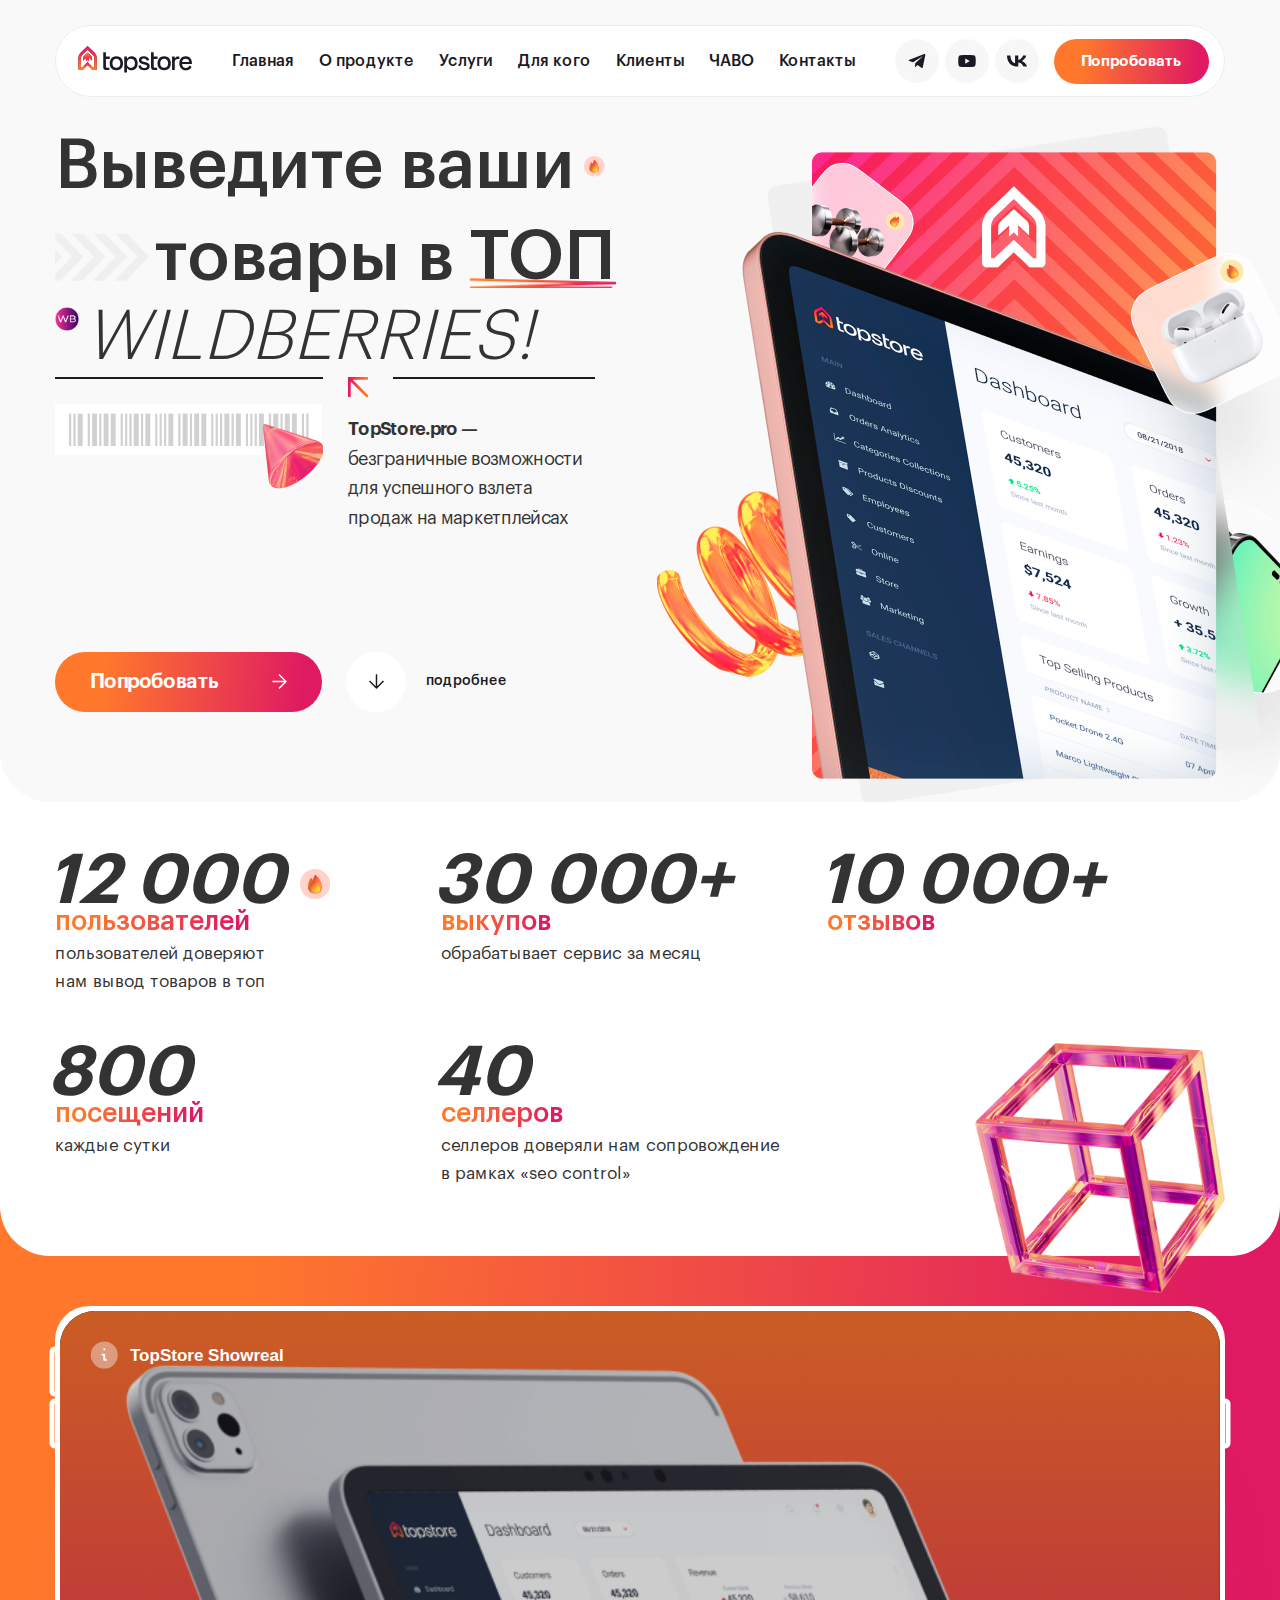
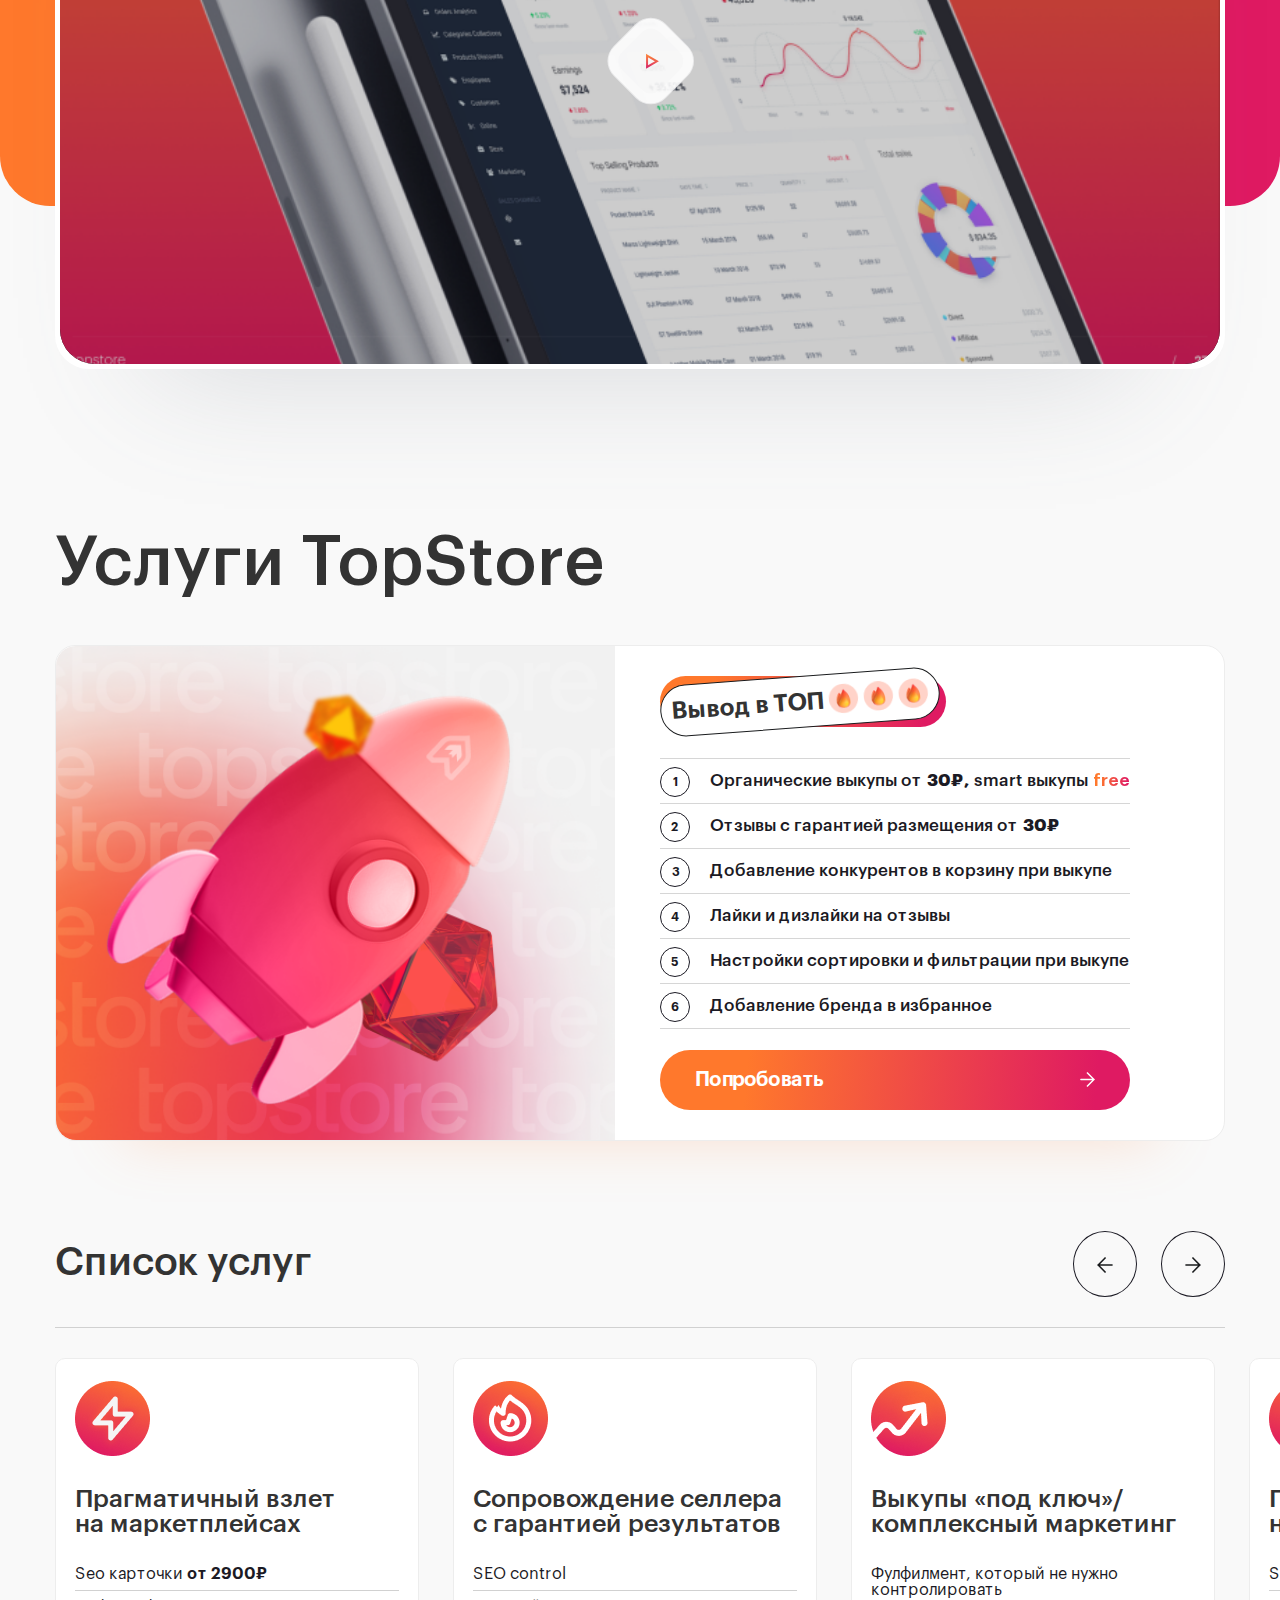
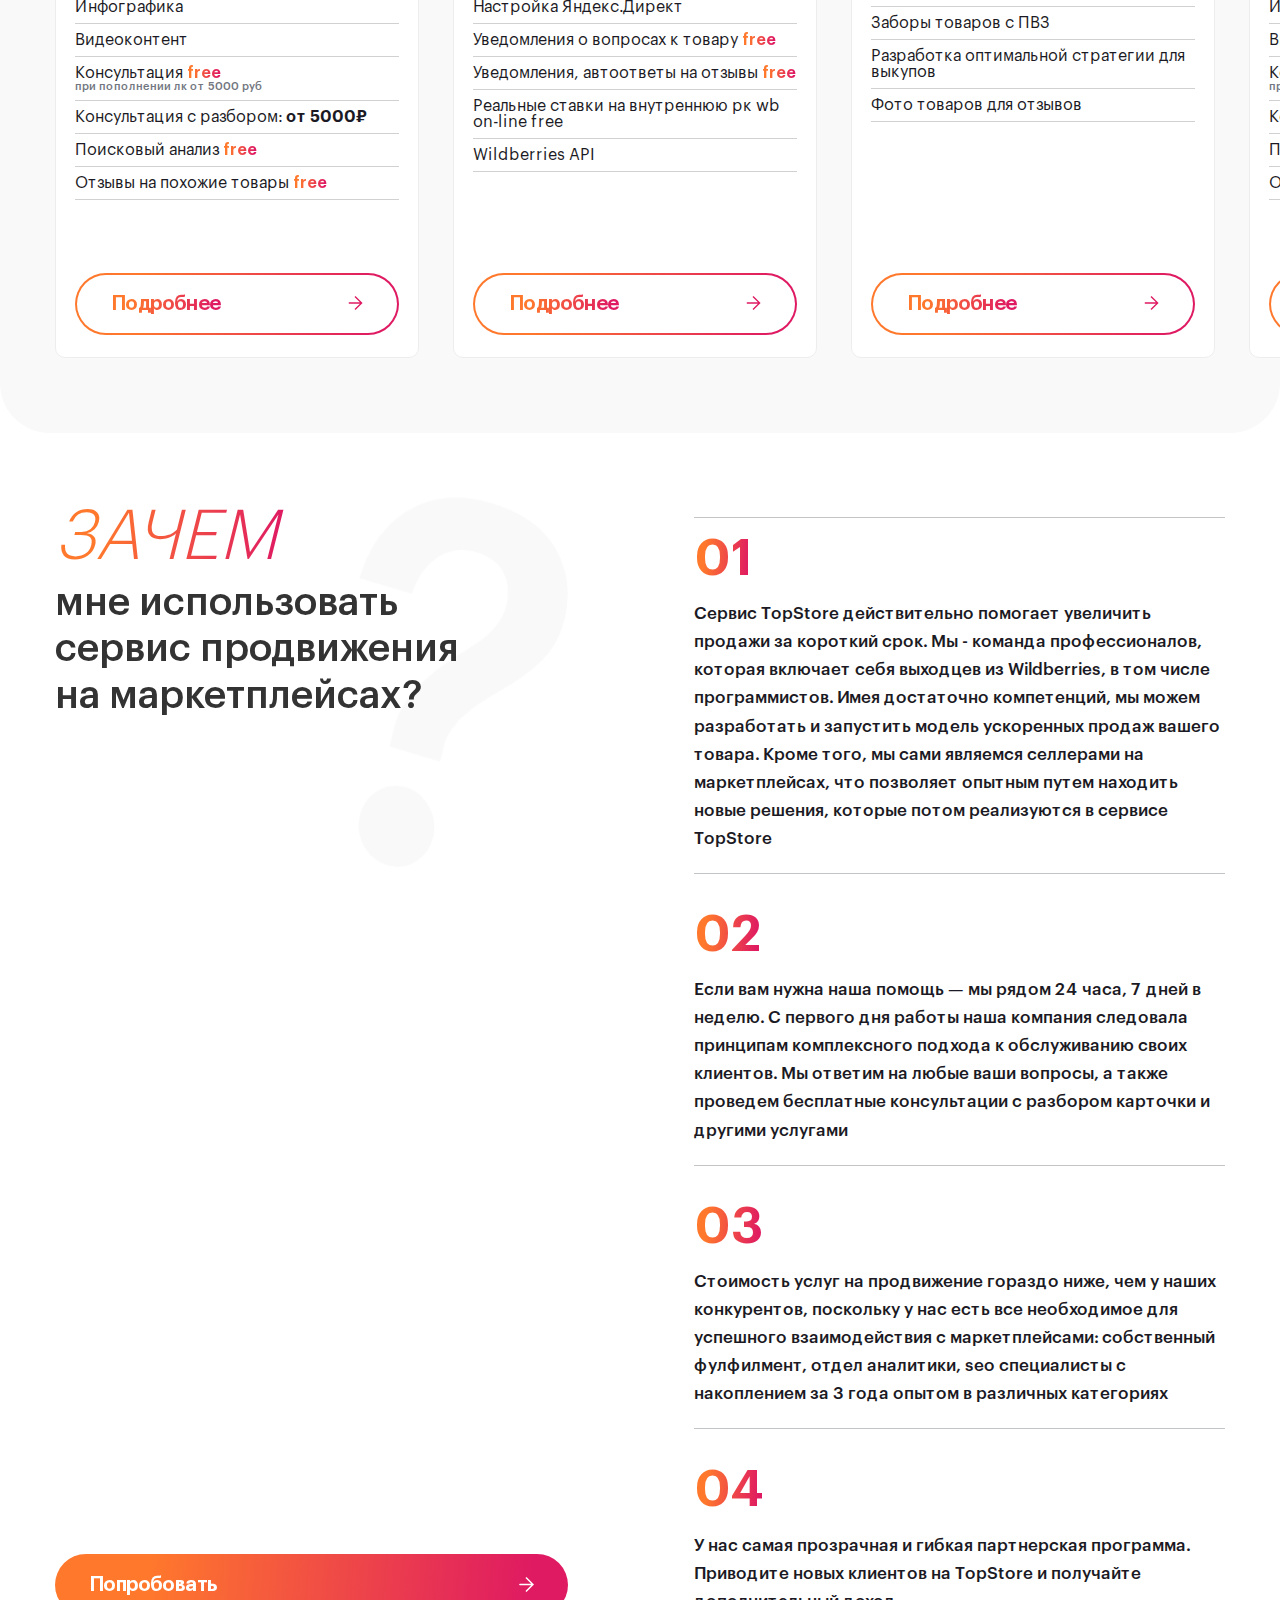
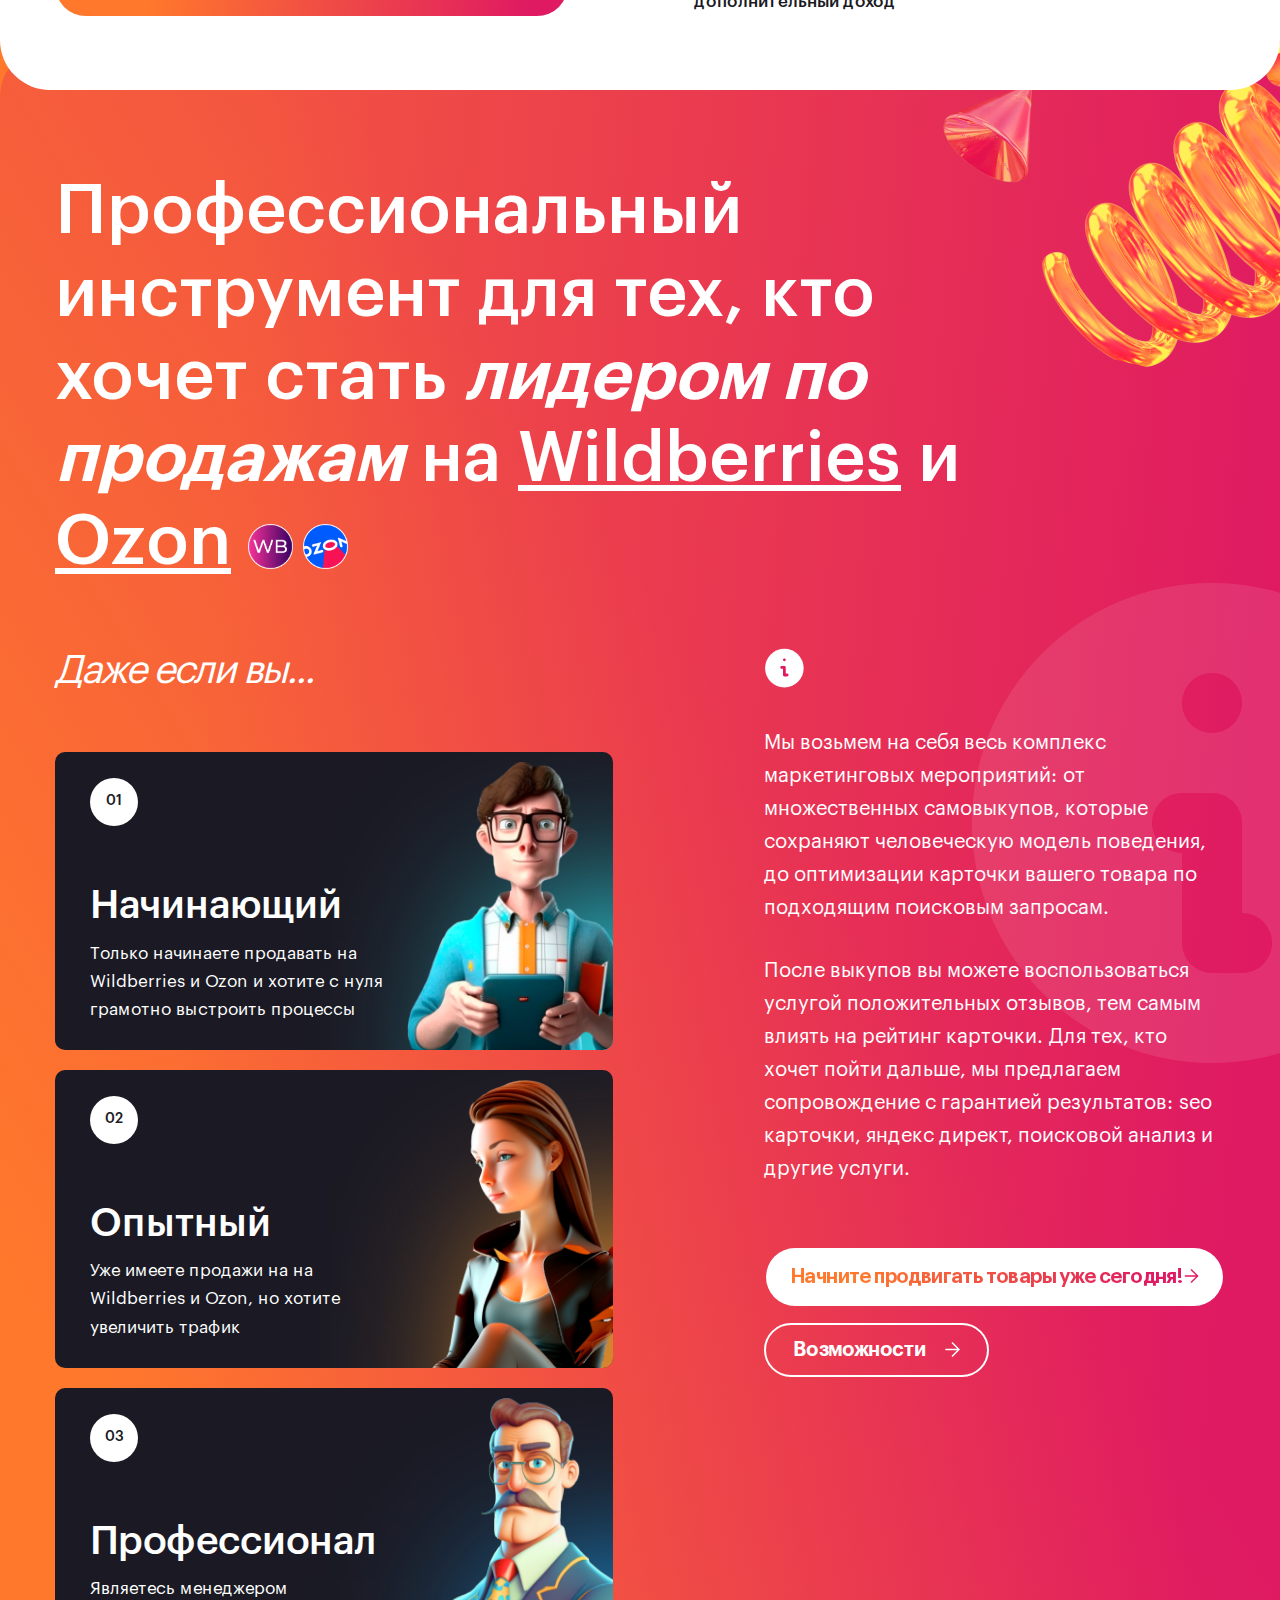
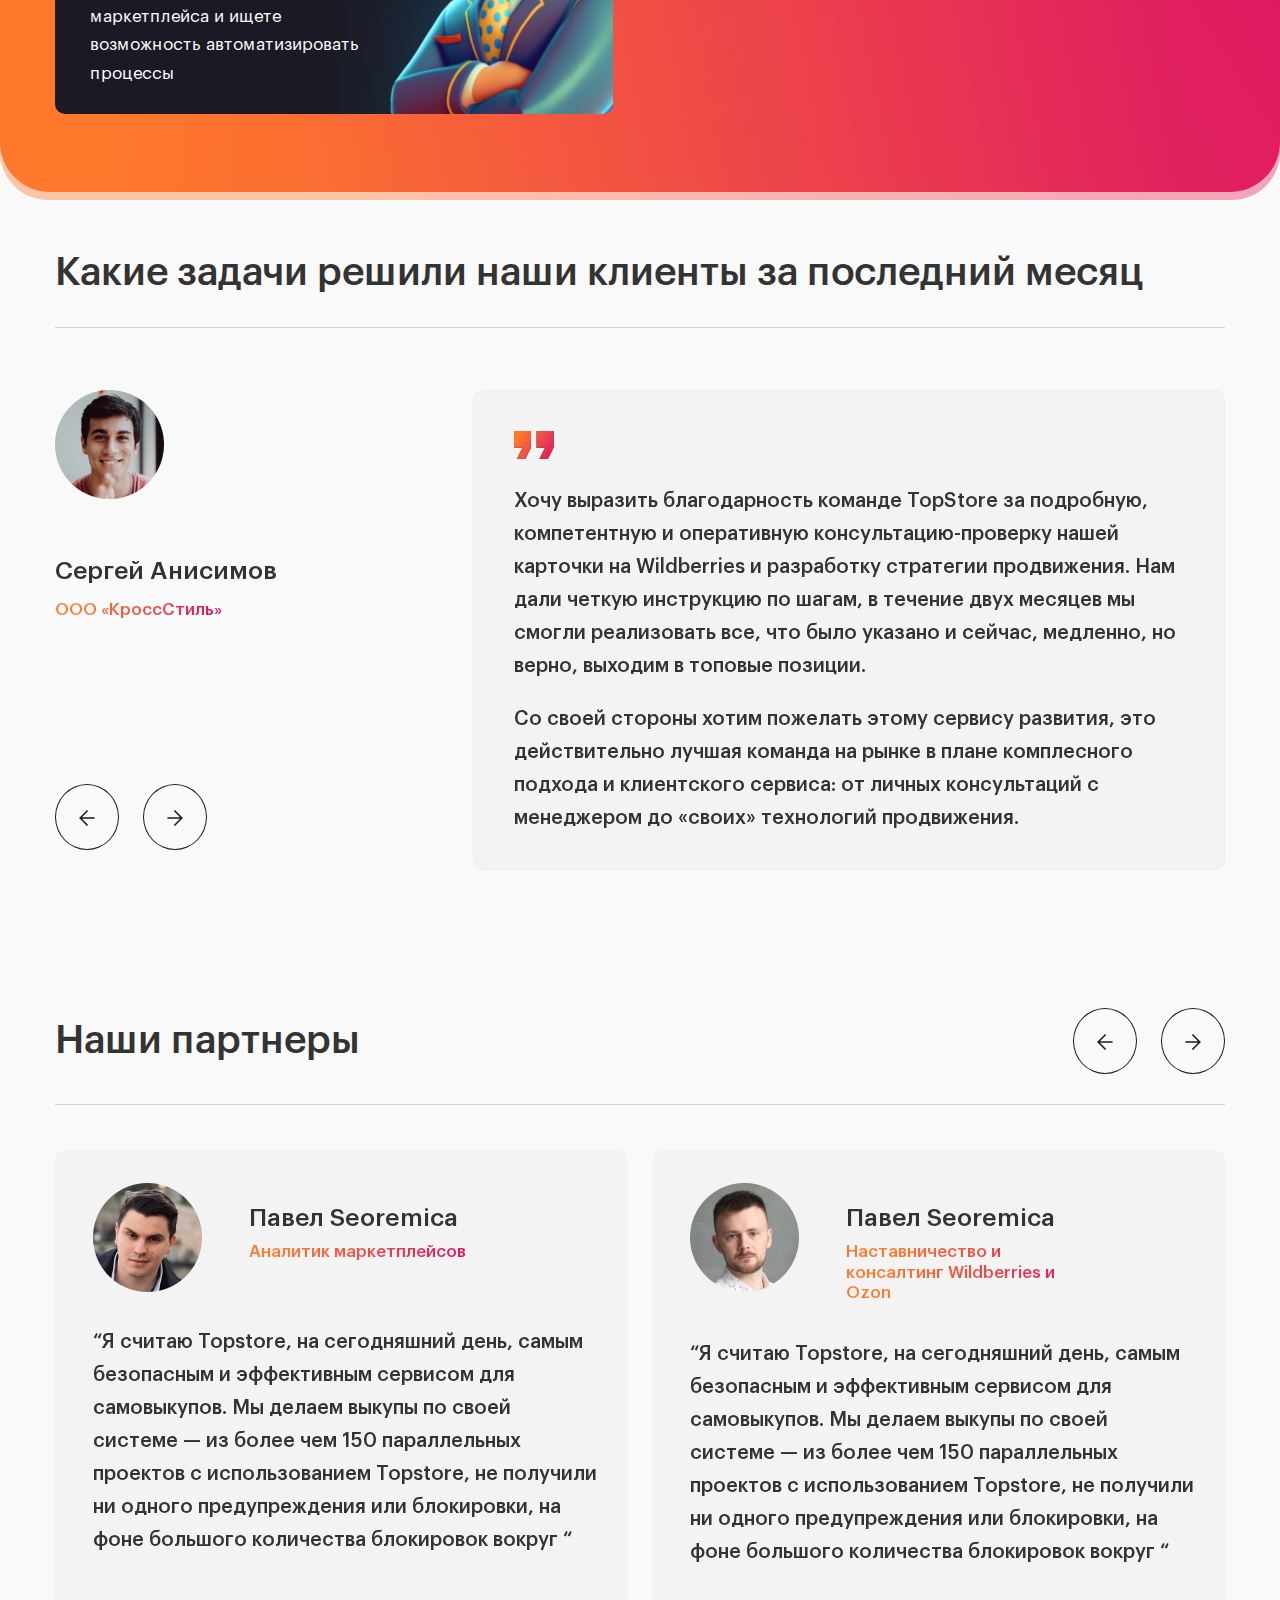
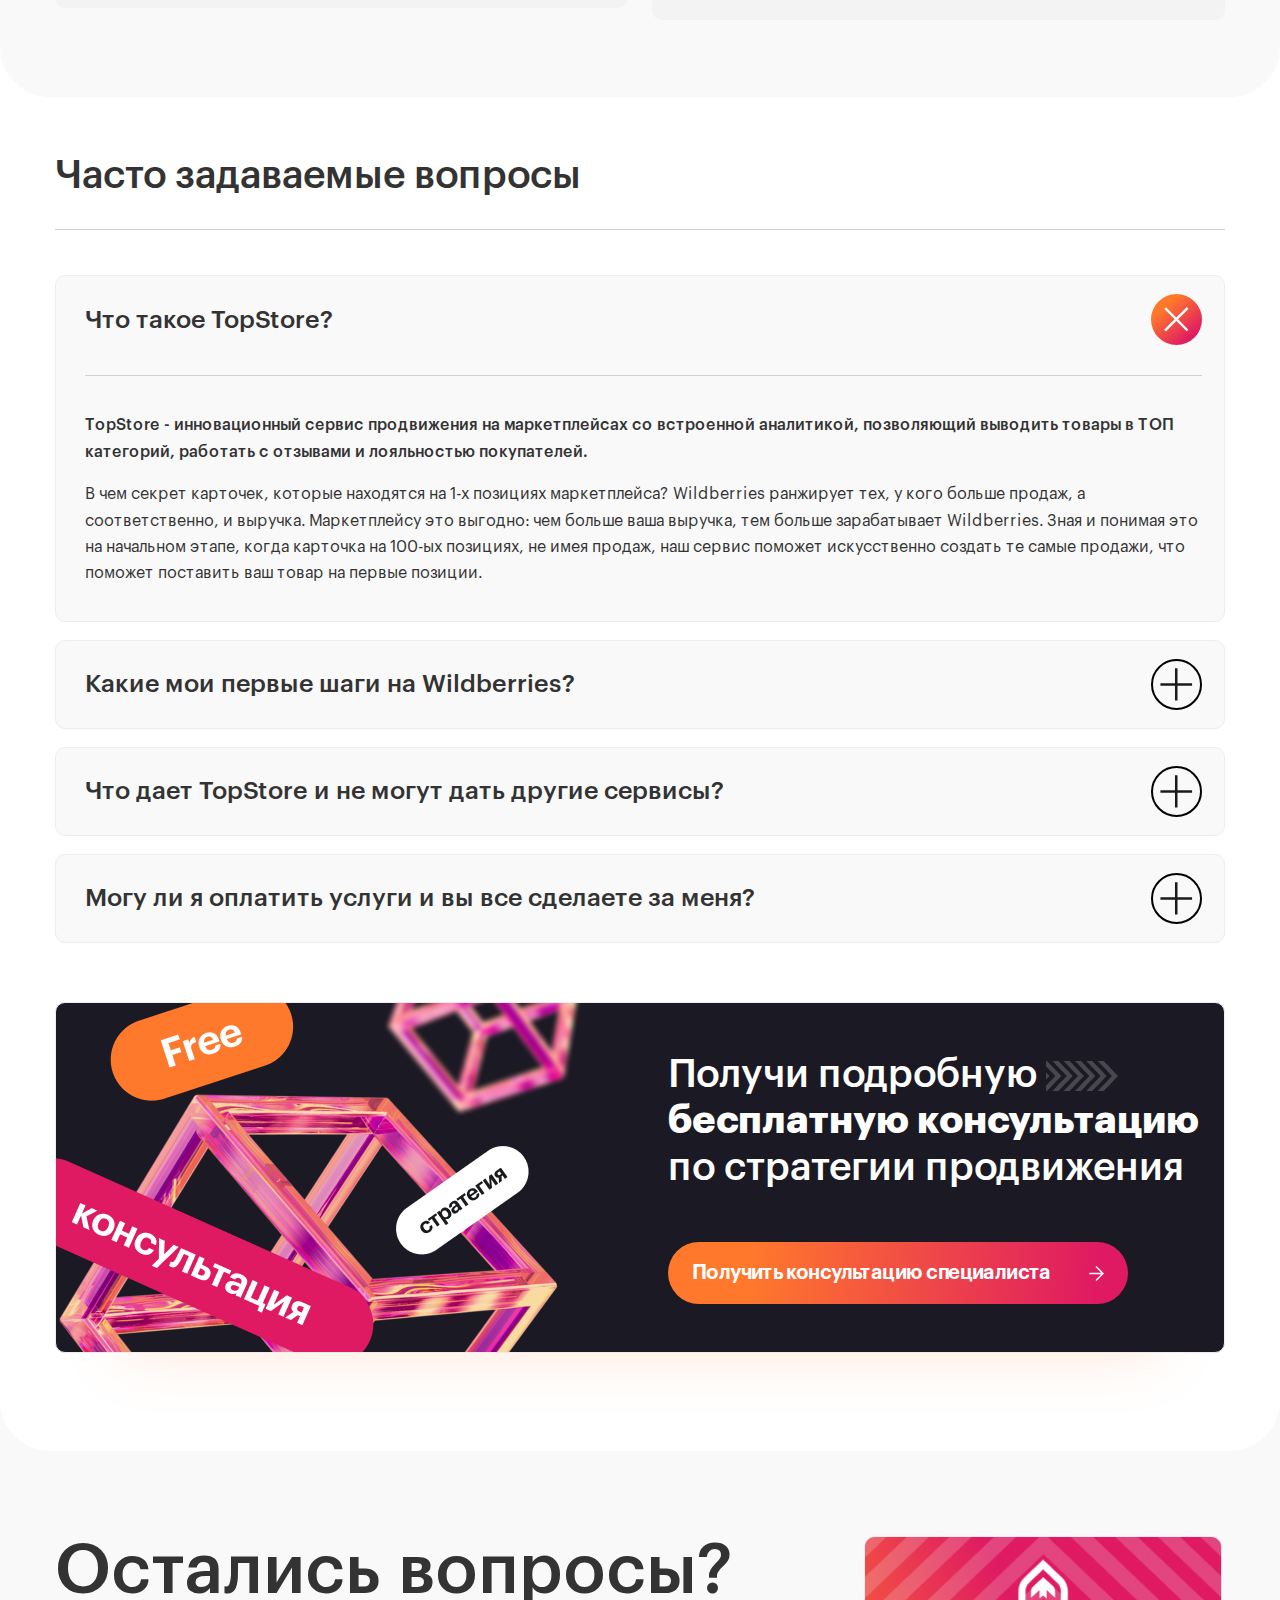
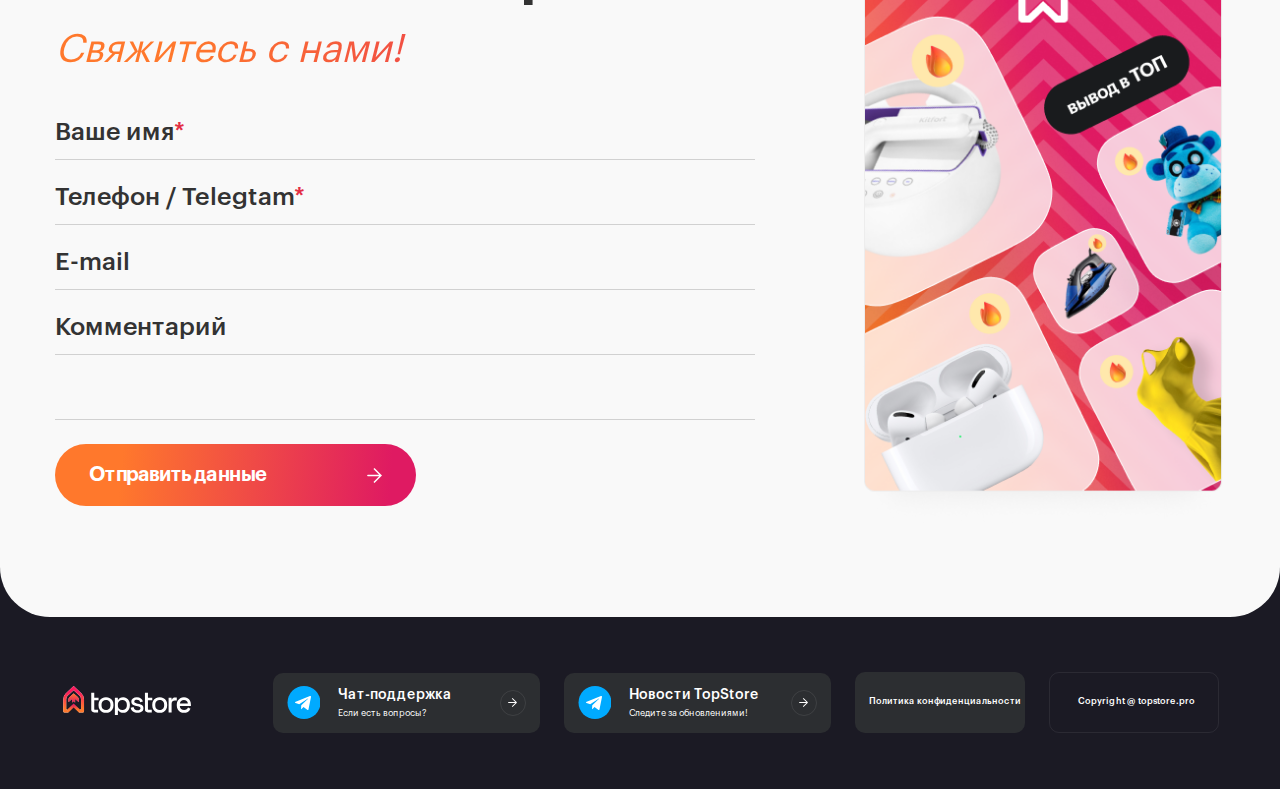
==== index.html @ ac7b4c30 "add" ====
<!DOCTYPE html>
<html lang="ru">

<head>

	<meta charset="utf-8">

	<title>Выведите ваши товары в ТОП WILDBERRIES!</title>
	<meta name="description" content="">

	<meta http-equiv="X-UA-Compatible" content="IE=edge">
	<meta name="viewport" content="width=device-width, initial-scale=1, maximum-scale=1">

	<meta property="og:image" content="path/to/image.jpg">
	<link rel="shortcut icon" href="img/favicon/favicon.ico" type="image/x-icon">
	<link rel="apple-touch-icon" href="img/favicon/apple-touch-icon.png">
	<link rel="apple-touch-icon" sizes="72x72" href="img/favicon/apple-touch-icon-72x72.png">
	<link rel="apple-touch-icon" sizes="114x114" href="img/favicon/apple-touch-icon-114x114.png">

	<!-- Chrome, Firefox OS and Opera -->
	<meta name="theme-color" content="#191B1D">
	<!-- Windows Phone -->
	<meta name="msapplication-navbutton-color" content="#191B1D">
	<!-- iOS Safari -->
	<meta name="apple-mobile-web-app-status-bar-style" content="#191B1D">

	<link rel="stylesheet" href="css/main.min.css">

</head>

<body>
	<header class="header">
		<div class="container">
			<div class="row">
				<div class="header--wrapper">
					<div class="logo">
						<img src="img/logo.svg" alt="">
					</div>
					<div class="right">
						<div class="background-menu"></div>
						<div class="right--menu">
							<nav class="menu" id="menu">
								<ul class="list">
									<li> <a href="#main">Главная</a> </li>
									<li> <a href="#about">О продукте</a> </li>
									<li> <a href="#service">Услуги</a> </li>
									<li> <a href="#who">Для кого</a> </li>
									<li> <a href="#clients">Клиенты</a> </li>
									<li> <a href="#faq">ЧАВО</a> </li>
									<li> <a href="#contacts">Контакты</a> </li>
								</ul>
							</nav>
							<ul class="social">
								<li>
									<a href="#">
										<svg width="20" height="20" viewBox="0 0 20 20" fill="none" id="telegram">
											<path d="M17.2208 3.09735L2.44583 8.79485C1.4375 9.19985 1.44333 9.76235 2.26083 10.0132L6.05416 11.1965L14.8308 5.65902C15.2458 5.40652 15.625 5.54235 15.3133 5.81902L8.2025 12.2365H8.20083L8.2025 12.2374L7.94083 16.1474C8.32416 16.1474 8.49333 15.9715 8.70833 15.764L10.5508 13.9724L14.3833 16.8032C15.09 17.1924 15.5975 16.9924 15.7733 16.149L18.2892 4.29235C18.5467 3.25985 17.895 2.79235 17.2208 3.09735Z" fill="#1B1A24"/>
										</svg>
									</a>
								</li>
								<li>
									<a href="#">
										<svg width="20" height="20" viewBox="0 0 20 20" fill="none" id="youtube">
											<path fill-rule="evenodd" clip-rule="evenodd" d="M16.8475 4.24895C17.5975 4.4502 18.1875 5.04145 18.39 5.79145C18.75 7.1602 18.75 10.0002 18.75 10.0002C18.75 10.0002 18.75 12.8402 18.39 14.2089C18.2899 14.5783 18.0948 14.915 17.8242 15.1856C17.5536 15.4563 17.2169 15.6513 16.8475 15.7514C15.4775 16.1127 10 16.1127 10 16.1127C10 16.1127 4.5225 16.1127 3.1525 15.7514C2.78313 15.6513 2.44641 15.4563 2.1758 15.1856C1.90519 14.915 1.71013 14.5783 1.61 14.2089C1.25 12.8539 1.25 10.0002 1.25 10.0002C1.25 10.0002 1.25 7.1602 1.61 5.79145C1.8125 5.04145 2.40375 4.4502 3.1525 4.24895C4.5225 3.8877 10 3.8877 10 3.8877C10 3.8877 15.4775 3.8877 16.8475 4.24895ZM12.7975 10.0139L8.24125 12.6389V7.3752L12.7963 10.0127L12.7975 10.0139Z" fill="#1B1A24"/>
										</svg>
									</a>
								</li>
								<li>
									<a href="#">
										<svg width="20" height="20" viewBox="0 0 18 10" fill="none" id="vk">
											<path fill-rule="evenodd" clip-rule="evenodd" d="M0 0.00801047C0.143861 6.25302 3.65035 10 9.8002 10H10.1599V6.42908C12.4166 6.62928 14.1249 8.10249 14.8081 10H18C17.6727 8.92178 17.0922 7.91754 16.2972 7.05358C15.5022 6.18973 14.5105 5.48573 13.3876 4.98793C14.3938 4.44234 15.2629 3.71768 15.9405 2.85948C16.618 2.00127 17.0897 1.02784 17.3257 0H14.4305C13.8012 1.98559 11.9311 3.78697 10.1599 3.95511V0.00801047H7.2557V6.92555C5.45754 6.52515 3.19181 4.58765 3.0929 0.00801047H0Z" fill="black"/>
										</svg>
									</a>
								</li>
							</ul>
							<a href="#" class="button">Попробовать</a>
						</div>
					</div>
					<div class="burger">
						<div class="wrapper">
							<span class="top"></span>
							<span class="bottom"></span>
						</div>
					</div>
				</div>
			</div>
		</div>
	</header>

	<section class="section s--header" id="main">
		<div class="container">
			<div class="row">
				<div class="s--header__wrapper">
					<div class="block">
						<h1 class="h1">
							<span>Выведите ваши <img class="fire" src="img/fire.png" alt="#"></span>
							<span class="arrows--header"><img src="img/arrows-header.png" alt="#"> товары в <span class="top">ТОП</span></span>
							<span class="wb"><img src="img/wb.png" alt="#">WILDBERRIES!</span>
						</h1>
						<div class="block--wrapper">
							<div class="image">
								<img src="img/visual1.png" alt="#">
							</div>
							<div class="info">
								<div class="lines">
									<img src="img/arrow_top.png" alt="">
								</div>
								<p>
									<strong>TopStore.pro —</strong> <br> безграничные возможности для успешного взлета продаж на маркетплейсах
								</p>
							</div>
						</div>
						<div class="buttons">
							<a href="seo-control.html" class="button"><span>Попробовать</span></a>
							<a href="#bottom" class="arrow--bottom">
								<span><img src="img/arrow.svg" alt="#"></span> подробнее
							</a>
						</div>
					</div>
					<div class="main--image">
						<img src="img/main_img.png" alt="">
					</div>
				</div>
			</div>
		</div>
	</section>

	<section class="section s--advantages" id="bottom">
		<div class="advantages">
			<div class="container">
				<div class="row">
					<div class="advantages--list">
						<div class="item">
							<span class="title">12 000 <img src="img/fire.png" alt=""></span>
							<span class="subtitle">пользователей</span>
							<p class="info">пользователей доверяют<br> нам вывод товаров в топ</p>
						</div>
						<div class="item">
							<span class="title">30 000+</span>
							<span class="subtitle">выкупов</span>
							<p class="info">обрабатывает сервис за месяц</p>
						</div>
						<div class="item">
							<span class="title">10 000+</span>
							<span class="subtitle">отзывов</span>
						</div>
						<div class="item">
							<span class="title">800</span>
							<span class="subtitle">посещений</span>
							<p class="info">каждые сутки</p>
						</div>
						<div class="item">
							<span class="title">40</span>
							<span class="subtitle">селлеров</span>
							<p class="info">селлеров доверяли нам сопровождение<br> в рамках «seo control»</p>
						</div>
					</div>
				</div>
			</div>
		</div>
		<section class="section video" id="about">
			<div class="container">
				<div class="row">
					<div class="video--wrapper">
							<div class="icon icon-1"><img src="img/button.png" alt=""></div>
							<div class="icon icon-2"><img src="img/button.png" alt=""></div>
							<div class="icon icon-3"><img src="img/button.png" alt=""></div>
							<div class="lazyYT" data-youtube-id="IQG68G6a-Is">TopStore Showreal</div>
					</div>
				</div>
			</div>
		</section>
	</section>

	<section class="section s--services services" id="service">
		<div class="container">
			<div class="row">
				<h2 class="h2">Услуги TopStore</h2>
				<div class="services--wrapper">
					<div class="image">
						<img src="img/service_bg.png" alt="">
					</div>
					<div class="text">
						<h3 class="h3">
							<span>
								Вывод в ТОП
								<img src="img/fire.png" alt="">
								<img src="img/fire.png" alt="">
								<img src="img/fire.png" alt="">
							</span> 
						</h3>
						<ol class="list">
							<li>Органические выкупы от <strong>30₽,</strong> smart выкупы <span>free</span></li>
							<li>Отзывы с гарантией размещения от <strong>30₽</strong></li>
							<li>Добавление конкурентов в корзину при выкупе</li>
							<li>Лайки и дизлайки на отзывы</li>
							<li>Настройки сортировки и фильтрации при выкупе</li>
							<li>Добавление бренда в избранное</li>
						</ol>
						<a href="#service-1" class="button service-1-open">Попробовать</a>
					</div>
				</div>
			</div>
		</div>
		<div class="services--list">
			<div class="container">
				<div class="row">
					<div class="title">
						<h3 class="h3">Список услуг</h3>
						<div class="arrows services--arrows"></div>
					</div>
					<div class="carousel owl-carousel">
						<div class="item">
							<div class="icon"><img src="img/service1.png" alt="#"></div>
							<h4 class="h4">Прагматичный взлет<br> на маркетплейсах</h4>
							<ul class="item--list">
								<li>Seo карточки <strong>от 2900₽</strong></li>
								<li>Инфографика</li>
								<li>Видеоконтент</li>
								<li>Консультация <span>free</span><br> <p>при пополнении лк от 5000 руб</p> </li>
								<li>Консультация с разбором: <strong>от 5000₽</strong></li>
								<li>Поисковый анализ <span>free</span></li>
								<li>Отзывы на похожие товары <span>free</span></li>
							</ul>
							<a href="#service-2" class="button button--white service-2-open"><span>Подробнее</span></a>
						</div>
						<div class="item">
							<div class="icon"><img src="img/service2.png" alt="#"></div>
							<h4 class="h4">Сопровождение селлера с гарантией результатов</h4>
							<ul class="item--list">
								<li>SEO control</li>
								<li>Настройка Яндекс.Директ</li>
								<li>Уведомления о вопросах к товару <span>free</span> </li>
								<li>Уведомления, автоответы на отзывы <span>free</span></li>
								<li>Реальные ставки на внутреннюю рк wb on-line free</li>
								<li>Wildberries API</li>
							</ul>
							<a href="#service-3" class="button button--white service-3-open"><span>Подробнее</span></a>
						</div>
						<div class="item">
							<div class="icon"><img src="img/service3.png" alt="#"></div>
							<h4 class="h4">Выкупы «под ключ»/ комплексный маркетинг</h4>
							<ul class="item--list">
								<li>Фулфилмент, который не нужно контролировать</li>
								<li>Заборы товаров с ПВЗ</li>
								<li>Разработка оптимальной стратегии для выкупов</li>
								<li>Фото товаров для отзывов</li>
							</ul>
							<a href="#service-4" class="button button--white service-4-open"><span>Подробнее</span></a>
						</div>
						<div class="item">
							<div class="icon"><img src="img/service1.png" alt="#"></div>
							<h4 class="h4">Прагматичный взлет<br> на маркетплейсах</h4>
							<ul class="item--list">
								<li>Seo карточки <strong>от 2900₽</strong></li>
								<li>Инфографика</li>
								<li>Видеоконтент</li>
								<li>Консультация <span>free</span><br> <p>при пополнении лк от 5000 руб</p> </li>
								<li>Консультация с разбором: <strong>от 5000₽</strong></li>
								<li>Поисковый анализ <span>free</span></li>
								<li>Отзывы на похожие товары <span>free</span></li>
							</ul>
							<a href="#service-2" class="button button--white service-2-open"><span>Подробнее</span></a>
						</div>
					</div>
				</div>
			</div>

		</div>
	</section>

	<section class="section s--why why" id="who">
		<div class="container">
			<div class="row">
				<div class="why--wrapper">
					<div class="title">
						<h2 class="h2">
							<span>ЗАЧЕМ</span>
							<span>
								мне использовать 
								сервис продвижения 
								на маркетплейсах?
							</span>
						</h2>
						<div class="image"></div>
						<a href="#" class="button">Попробовать</a>
					</div>
					<ul class="list">
						<li>
							<span>01</span>
							<p>
								Сервис TopStore действительно помогает увеличить продажи
								за короткий срок. Мы - команда профессионалов, которая включает себя выходцев из Wildberries, в том числе
								программистов. Имея достаточно компетенций, мы можем разработать и запустить модель ускоренных продаж вашего товара.
								Кроме того, мы сами являемся селлерами на маркетплейсах, что позволяет опытным путем находить новые решения, которые
								потом реализуются в сервисе TopStore
							</p>
						</li>
						<li>
							<span>02</span>
							<p>
								Если вам нужна наша помощь — мы рядом 24 часа, 7 дней в неделю. С первого дня работы наша компания следовала
								принципам комплексного подхода к обслуживанию своих клиентов. Мы ответим на любые ваши вопросы, а также проведем
								бесплатные консультации с разбором карточки и другими услугами
							</p>
						</li>
						<li>
							<span>03</span>
							<p>
								Cтоимость услуг на продвижение гораздо ниже, чем у наших конкурентов, поскольку у нас есть все необходимое для успешного
								взаимодействия с маркетплейсами: собственный фулфилмент, отдел аналитики, seo специалисты с накоплением за 3 года опытом
								в различных категориях
							</p>
						</li>
						<li>
							<span>04</span>
							<p>
								У нас самая прозрачная и гибкая партнерская программа. Приводите новых клиентов на TopStore и получайте дополнительный доход
							</p>
						</li>
					</ul>
				</div>
			</div>
		</div>
	</section>

	<section class="s--promotion promotion">
		<div class="promotion--icon">
			<img src="img/Vector.png" alt="">
		</div>
		<div class="container">
			<div class="row">
				<h2 class="h2">
					Профессиональный инструмент для тех, кто хочет стать <strong>лидером по продажам</strong> на <span>Wildberries</span> и <span>Ozon</span>
					<div class="images"><img src="img/wb.png" alt="#"><img src="img/ozon.png" alt="#"></div>
				</h2>
				<div class="promotion--wrapper">
					<div class="list">
						<h3 class="h3">Даже если вы...</h3>
						<div class="item">
							<div class="texts">
								<span>01</span>
								<h4 class="h4">Начинающий</h4>
								<p>Только начинаете продавать на Wildberries и Ozon и
									хотите с нуля грамотно выстроить процессы</p>
							</div>
							<div class="image">
								<img src="img/layer1.png" alt="#">
							</div>
						</div>
						<div class="item">
							<div class="texts">
								<span>02</span>
								<h4 class="h4">Опытный</h4>
								<p>Уже имеете продажи на на
									Wildberries и Ozon, но хотите увеличить трафик</p>
							</div>
							<div class="image">
								<img src="img/layer3.png" alt="#">
							</div>
						</div>
						<div class="item">
							<div class="texts">
								<span>03</span>
								<h4 class="h4">Профессионал</h4>
								<p>Являетесь менеджером
									маркетплейса и ищете возможность
									автоматизировать процессы</p>
							</div>
							<div class="image">
								<img src="img/layer2.png" alt="#">
							</div>
						</div>
					</div>
					<div class="info">
						<div class="icon">
							<svg class="svg-icons">
								<use href="icons.svg#info-promotion" id="hover"></use>
							</svg>
						</div>
						<div class="text">
							<p>
								Мы возьмем на себя весь комплекс маркетинговых мероприятий: от
								множественных самовыкупов, которые сохраняют человеческую модель поведения,
								до оптимизации карточки вашего товара по подходящим поисковым запросам.
							</p>
							<p>
								После
								выкупов вы можете воспользоваться услугой положительных отзывов, тем самым влиять
								на рейтинг карточки. Для тех, кто хочет пойти дальше, мы предлагаем сопровождение
								с
								гарантией результатов: seo карточки, яндекс директ, поисковой анализ и другие услуги.
							</p>
						</div>
						<div class="buttons">
							<a href="#" class="button button--white"><span>Начните продвигать товары уже сегодня!</span></a>
							<a href="#" class="button button--transparent">Возможности</a>
						</div>
					</div>
				</div>
			</div>
		</div>
	</section>

	<section class="section s--reviews reviews" id="clients">
		<div class="container">
			<div class="row">
				<h2 class="h2">Какие задачи решили наши клиенты за последний месяц</h2>
				<div class="wrapper">
					<div class="reviews--carousel owl-carousel">
						<div class="item">
							<div class="title">
								<div class="icon">
									<img src="img/human2.png" alt="#">
								</div>
								<div class="fio">
									<h3 class="h3">Сергей Анисимов</h3>
									<span>ООО «КроссСтиль»</span>
								</div>
							</div>
							<div class="texts">
								<div class="quote">
									<img src="img/quote.svg" alt="">
								</div>
								<div class="text">
									<p>
										Хочу выразить благодарность команде TopStore за подробную, компетентную и оперативную консультацию-проверку нашей
										карточки на Wildberries и разработку стратегии продвижения.
										Нам дали четкую инструкцию по шагам, в течение двух месяцев мы
										смогли реализовать все, что было указано и сейчас, медленно,
										но верно, выходим в топовые позиции.
									</p>
									<p>
										Со своей стороны хотим
										пожелать этому сервису развития, это действительно лучшая команда на рынке в плане комплесного подхода и клиентского
										сервиса: от личных консультаций
										с менеджером до «своих» технологий продвижения.
									</p>
								</div>
							</div>
						</div>
						<div class="item">
							<div class="title">
								<div class="icon">
									<img src="img/human2.png" alt="#">
								</div>
								<div class="fio">
									<h3 class="h3">Андрей Андропов</h3>
									<span>ООО «КроссСтиль»</span>
								</div>
							</div>
							<div class="texts">
								<div class="quote">
									<img src="img/quote.svg" alt="">
								</div>
								<div class="text">
									<p>
										Со своей стороны хотим
										пожелать этому сервису развития, это действительно лучшая команда на рынке в плане комплесного подхода и клиентского
										сервиса: от личных консультаций
										с менеджером до «своих» технологий продвижения.
									</p>
									<p>
										Хочу выразить благодарность команде TopStore за подробную, компетентную и оперативную консультацию-проверку нашей
										карточки на Wildberries и разработку стратегии продвижения.
										Нам дали четкую инструкцию по шагам, в течение двух месяцев мы
										смогли реализовать все, что было указано и сейчас, медленно,
										но верно, выходим в топовые позиции.
									</p>
								</div>
							</div>
						</div>
					</div>
					<div class="reviews--arrows arrows"></div>
				</div>
			</div>
		</div>
	</section>

	<section class="section s--partners partners">
		<div class="container">
			<div class="row">
				<div class="title">
					<h2 class="h2">Наши партнеры</h2>
					<div class="partners--arrows arrows"></div>
				</div>
				<div class="partners--carousel">
					<div class="item">
						<div class="item--title">
							<div class="icon"><img src="img/human1.png" alt="#"></div>
							<div class="fio">
								<span>Павел Seoremica</span>
								<span>Аналитик маркетплейсов</span>
							</div>
						</div>
						<div class="text">
							<p>
								“Я считаю Topstore, на сегодняшний день,
								самым безопасным и эффективным сервисом
								для самовыкупов. Мы делаем выкупы по своей системе — из более чем 150 параллельных проектов с использованием Topstore,
								не получили ни одного предупреждения или блокировки,
								на фоне большого количества блокировок вокруг “
							</p>
						</div>
					</div>
					<div class="item">
						<div class="item--title">
							<div class="icon"><img src="img/human3.png" alt="#"></div>
							<div class="fio">
								<span>Павел Seoremica</span>
								<span>Наставничество и консалтинг Wildberries и Ozon</span>
							</div>
						</div>
						<div class="text">
							<p>
								“Я считаю Topstore, на сегодняшний день,
								самым безопасным и эффективным сервисом
								для самовыкупов. Мы делаем выкупы по своей системе — из более чем 150 параллельных проектов с использованием Topstore,
								не получили ни одного предупреждения или блокировки,
								на фоне большого количества блокировок вокруг “
							</p>
						</div>
					</div>
					<div class="item">
						<div class="item--title">
							<div class="icon"><img src="img/human1.png" alt="#"></div>
							<div class="fio">
								<span>Павел Seoremica</span>
								<span>Аналитик маркетплейсов</span>
							</div>
						</div>
						<div class="text">
							<p>
								“Я считаю Topstore, на сегодняшний день,
								самым безопасным и эффективным сервисом
								для самовыкупов. Мы делаем выкупы по своей системе — из более чем 150 параллельных проектов с использованием Topstore,
								не получили ни одного предупреждения или блокировки,
								на фоне большого количества блокировок вокруг “
							</p>
						</div>
					</div>
					<div class="item">
						<div class="item--title">
							<div class="icon"><img src="img/human3.png" alt="#"></div>
							<div class="fio">
								<span>Павел Seoremica</span>
								<span>Наставничество и консалтинг Wildberries и Ozon</span>
							</div>
						</div>
						<div class="text">
							<p>
								“Я считаю Topstore, на сегодняшний день,
								самым безопасным и эффективным сервисом
								для самовыкупов. Мы делаем выкупы по своей системе — из более чем 150 параллельных проектов с использованием Topstore,
								не получили ни одного предупреждения или блокировки,
								на фоне большого количества блокировок вокруг “
							</p>
						</div>
					</div>
				</div>
			</div>
		</div>
	</section>

	<section class="section s--faq faq" id="faq">
		<div class="container">
			<div class="row">
				<h2 class="h2">Часто задаваемые вопросы</h2>
				<div class="faq--list">
					<div class="faq--item active">
						<div class="title">
							<h3 class="h3">Что такое TopStore?</h3>
							<div class="icon">
								<svg width="33" height="33" viewBox="0 0 33 33" fill="none" xmlns="http://www.w3.org/2000/svg">
									<path d="M14.975 17.6501H0.424988V15.3001H14.975V0.350098H17.5V15.3001H32.075V17.6501H17.5V32.6001H14.975V17.6501Z" fill="#191B1D"/>
								</svg>
							</div>
						</div>
						<div class="faq--item__text">
							<p>
								<strong> TopStore - инновационный сервис продвижения на маркетплейсах со встроенной аналитикой, позволяющий выводить товары в
									ТОП категорий, работать с отзывами и лояльностью покупателей.</strong>
							</p>
							<p>
								В чем секрет карточек, которые находятся на 1-х позициях маркетплейса? Wildberries ранжирует тех, у кого больше
								продаж, а соответственно, и
								выручка. Маркетплейсу это выгодно: чем больше ваша
								выручка, тем больше зарабатывает Wildberries.
								Зная и понимая это на начальном этапе, когда карточка на 100-ых позициях, не имея продаж, наш
								сервис поможет искусственно создать те самые продажи, что поможет поставить ваш товар на
								первые позиции.</p>
						</div>
					</div>
					<div class="faq--item">
						<div class="title">
							<h3 class="h3">Какие мои первые шаги на Wildberries? </h3>
							<div class="icon">
								<svg width="33" height="33" viewBox="0 0 33 33" fill="none" xmlns="http://www.w3.org/2000/svg">
									<path d="M14.975 17.6501H0.424988V15.3001H14.975V0.350098H17.5V15.3001H32.075V17.6501H17.5V32.6001H14.975V17.6501Z" fill="#191B1D"/>
								</svg>
							</div>
						</div>
						<div class="faq--item__text">
							<p>
								<strong> TopStore - инновационный сервис продвижения на маркетплейсах со встроенной аналитикой, позволяющий выводить товары в
									ТОП категорий, работать с отзывами и лояльностью покупателей.</strong>
							</p>
							<p>
								В чем секрет карточек, которые находятся на 1-х позициях маркетплейса? Wildberries ранжирует тех, у кого больше
								продаж, а соответственно, и
								выручка. Маркетплейсу это выгодно: чем больше ваша
								выручка, тем больше зарабатывает Wildberries.
								Зная и понимая это на начальном этапе, когда карточка на 100-ых позициях, не имея продаж, наш
								сервис поможет искусственно создать те самые продажи, что поможет поставить ваш товар на
								первые позиции.</p>
						</div>
					</div>
					<div class="faq--item">
						<div class="title">
							<h3 class="h3">Что дает TopStore и не могут дать другие сервисы?</h3>
							<div class="icon">
								<svg width="33" height="33" viewBox="0 0 33 33" fill="none" xmlns="http://www.w3.org/2000/svg">
									<path d="M14.975 17.6501H0.424988V15.3001H14.975V0.350098H17.5V15.3001H32.075V17.6501H17.5V32.6001H14.975V17.6501Z" fill="#191B1D"/>
								</svg>
							</div>
						</div>
						<div class="faq--item__text">
							<p>
								<strong> TopStore - инновационный сервис продвижения на маркетплейсах со встроенной аналитикой, позволяющий выводить товары в
									ТОП категорий, работать с отзывами и лояльностью покупателей.</strong>
							</p>
							<p>
								В чем секрет карточек, которые находятся на 1-х позициях маркетплейса? Wildberries ранжирует тех, у кого больше
								продаж, а соответственно, и
								выручка. Маркетплейсу это выгодно: чем больше ваша
								выручка, тем больше зарабатывает Wildberries.
								Зная и понимая это на начальном этапе, когда карточка на 100-ых позициях, не имея продаж, наш
								сервис поможет искусственно создать те самые продажи, что поможет поставить ваш товар на
								первые позиции.</p>
						</div>
					</div>
					<div class="faq--item">
						<div class="title">
							<h3 class="h3">Могу ли я оплатить услуги и вы все сделаете за меня?</h3>
							<div class="icon">
								<svg width="33" height="33" viewBox="0 0 33 33" fill="none" xmlns="http://www.w3.org/2000/svg">
									<path d="M14.975 17.6501H0.424988V15.3001H14.975V0.350098H17.5V15.3001H32.075V17.6501H17.5V32.6001H14.975V17.6501Z" fill="#191B1D"/>
								</svg>
							</div>
						</div>
						<div class="faq--item__text">
							<p>
								<strong> TopStore - инновационный сервис продвижения на маркетплейсах со встроенной аналитикой, позволяющий выводить товары в
								ТОП категорий, работать с отзывами и лояльностью покупателей.</strong>
							</p>
							<p>
								В чем секрет карточек, которые находятся на 1-х позициях маркетплейса? Wildberries ранжирует тех, у кого больше
								продаж, а соответственно, и
								выручка. Маркетплейсу это выгодно: чем больше ваша
								выручка, тем больше зарабатывает Wildberries.
								Зная и понимая это на начальном этапе, когда карточка на 100-ых позициях, не имея продаж, наш
								сервис поможет искусственно создать те самые продажи, что поможет поставить ваш товар на
								первые позиции.</p>
						</div>
					</div>
				</div>
				<div class="faq--banner">
					<div class="image">
						<img class="cube-1 cube" src="img/cube1.png">
						<img class="consultation" src="img/consultation.png" alt="#">
						<img class="cube-2 cube" src="img/cube2.png">
						<img src="img/mobile_banner.png" class="mobile" alt="#">
					</div>
					<div class="faq--text">
						<h3 class="h3">Получи подробную <img src="img/arrows.png" alt=""> <strong>бесплатную консультацию</strong> по стратегии продвижения</h3>
						<a href="#" class="button">Получить консультацию <span>специалиста</span></a>
					</div>
				</div>
			</div>
		</div>
	</section>

	<section class="s-form form" id="contacts">
		<div class="container">
			<div class="row">
				<div class="form--wrapper">
					<div class="form--list">
						<h2 class="h2">Остались вопросы?</h2>
						<h3 class="h3">Свяжитесь с нами!</h3>
						<form action="#">
							<div class="input">
								<input id="name" type="text" required>
								<label for="name">Ваше имя<span>*</span></label>
							</div>
							<div class="input">
								<input id="tel" type="text" required>
								<label for="tel">Телефон / Telegtam<span>*</span></label>
							</div>
							<div class="input">
								<input id="email" type="email">
								<label for="email">E-mail</label>
							</div>
							<div class="input">
								<input id="mess" type="text">
								<input type="text">
								<label for="mess">Комментарий</label>
							</div>
							<button class="button" type="submit">Отправить данные</button>
						</form>
					</div>
					<div class="form--image">
						<img src="img/last_block.png" alt="#">
					</div>
				</div>
			</div>
		</div>
	</section>

	<footer class="footer">
		<div class="container">
			<div class="row">
				<div class="footer--wrapper">
					<div class="wrapper">
						<div class="footer--info">
							<div class="logo"><img src="img/logo-white.svg" alt=""></div>
							<a href="#" class="chat">
								<svg class="svg-icons">
									<use href="icons.svg#footer-tg" id="hover"></use>
								</svg>
								<div class="text">
									<span>Чат-поддержка</span>
									<span>Если есть вопросы?</span>
								</div>
								<span class="link"><img src="img/arrow-button.svg" alt=""></span>
							</a>
							<a href="#" class="chat">
								<svg class="svg-icons">
									<use href="icons.svg#footer-tg" id="hover"></use>
								</svg>
								<div class="text">
									<span>Новости TopStore</span>
									<span>Следите за обновлениями!</span>
								</div>
								<span class="link"><img src="img/arrow-button.svg" alt=""></span>
							</a>
						</div>
						<div class="footer--info right">
							<a href="#" class="chat politic">
								<span>Политика конфиденциальности</span>
							</a>
							<a href="#" class="chat copyright">
								<span>Copyright @ topstore.pro</span>
							</a>
						</div>
					</div>
				</div>
			</div>
		</div>
	</footer>

	<div class="service--1 modal" id="service-1">
		<div class="background"></div>
		<div class="wrapper">
			<div class="title">
				<h2 class="h2">Вывод в ТОП</h2>
				<div class="icon close">
					<svg width="14" height="14" viewBox="0 0 14 14" fill="none" xmlns="http://www.w3.org/2000/svg">
						<path d="M1 1L13 13" stroke="white" stroke-width="2"/>
						<path d="M13 1L1 13" stroke="white" stroke-width="2"/>
					</svg>
				</div>
			</div>
			<div class="block">
				<ul class="list">
					<li>
						<span>Органические выкупы</span>
						<p>Увеличьте количество органических продаж и оборачиваемость с помощью выкупов</p>
					</li>
					<li>
						<span>Отзывы и вопросы</span>
						<p>Добавьте отзывы и вопросы, чтобы дать покупателям дополнительную информацию о товаре, на основе которой может быть принято решение о покупке</p>
					</li>
					<li>
						<span>Добавление конкурентов в корзину при выкупе</span>
						<p>Добавьте ваш товар в корзину пользователей, чтобы вызвать интерес к вашему бренду или товару</p>
					</li>
					<li>
						<span>Лайки и дизлайки на отзывы</span>
						<p>Сформируйте репутацию бренда и рейтинг товара с помощью услуги «лайк/дизлайк на отзыв». 
							Вы можете ставить лайки на отзывы к товару, а также увеличить лайки на бренд</p>
					</li>
					<li>
						<span>Добавление бренда в избранное</span>
						<p>Добавьте в "избранное" ваши товары, чтобы начать ранжироваться в поисковой выдаче</p>
					</li>
				</ul>
				<a href="seo-control.html" class="button">Попробовать</a>
			</div>
		</div>
	</div>

	<div class="service--2 modal" id="service-2">
		<div class="background"></div>
		<div class="wrapper">
			<div class="title">
				<h2 class="h2">Прагматичный взлет</h2>
				<div class="icon close">
					<svg width="14" height="14" viewBox="0 0 14 14" fill="none" xmlns="http://www.w3.org/2000/svg">
						<path d="M1 1L13 13" stroke="white" stroke-width="2"/>
						<path d="M13 1L1 13" stroke="white" stroke-width="2"/>
					</svg>
				</div>
			</div>
			<div class="block">
				<ul class="list">
					<li>
						<span>SEO-оптимизация карточки <b>pro</b></span>
						<p>Комплексная услуга по SEO-оптимизации вашей карточки на Wildberries с поддержкой нашего менеджера</p>
					</li>
					<li>
						<span>Продающая инфографика</span>
						<p>
							Для увеличения продаж наши специалисты помогут вам с помощью инфографики решить три задачи в этой области
							<span>• Привлечь внимание (выделиться среди аналогичных товаров);</span>
							<span>• Наглядно донести о свойствах и преимуществах Вашей продукции;</span>
							<span>• Обосновать добавленную стоимость</span>
						</p>
					</li>
					<li>
						<span>Видеоконтент</span>
						<p>
							Мы сделаем видеоинструкции и обзоры ваших товаров для увеличения продаж на маркетплейсах
							<span>• Высокое качество съемки и обработки</span>
							<span>• Покажем продукцию с разных ракурсов, сделаем визуальные акценты на деталях, что поможет покупателю дать
								представление о реальных габаритах товара и визуализирует его в среде применения.</span>
							<span>• Атмосфера вдохновляющая на покупки</span>
						</p>
					</li>
					<li>
						<span>Консультация <b>Free</b></span>
						<p>В случае пополнения счета вашего личного кабинета на 5000 рублей и более, вам предоставляется право воспользоваться разовой 30 минутной консультацией с нашим СЕО-специалистом.
						</p>
						<p>
							На консультации вы сможете получить ответы на все непонятные для вас вопросы: как наиболее эффективно продвинуть товар в
							топ; сколько выкупов необходимо сделать; как подобрать ключевые запросы к вашему товару; как правильно оформить карточку
							вашего товара и огромное множество других нюансов, которые помогут быстро и эффективно начать продажи вашего товара на
							маркетплейсе.</p>
					</li>
					<li>
						<span>Консультация с разбором</span>
						<p>Если вы уже работаете на маркетплейсе и вам нужна помощь для дальнейшего продвижения, мы поможем выстроить стратегию на основании имеющихся данных и желаемого плана.</p>
					</li>
				</ul>
				<a href="seo-control.html" class="button">Попробовать</a>
			</div>
		</div>
	</div>

	<div class="service--3 modal" id="service-3">
		<div class="background"></div>
		<div class="wrapper">
			<div class="title">
				<h2 class="h2">Сопровождение селлера с гарантией результатов</h2>
				<div class="icon close">
					<svg width="14" height="14" viewBox="0 0 14 14" fill="none" xmlns="http://www.w3.org/2000/svg">
						<path d="M1 1L13 13" stroke="white" stroke-width="2"/>
						<path d="M13 1L1 13" stroke="white" stroke-width="2"/>
					</svg>
				</div>
			</div>
			<div class="block">
				<ul class="list">
					<li>
						<span>SEO-контроль <b>pro</b></span>
						<p>Воспользуйтесь услугой по продвижению карточки товара от нашей команды seo-специалистов и аналитиков для индексации релевантных ключевых запросов</p>
					</li>
					<li>
						<span>Яндекс Директ <b>pro</b></span>
						<p>Настроим контекстную рекламу на ваш товар для лучшего ранжирования в поисковой выдаче</p>
					</li>
					<li>
						<span>Уведомления на автоответы <b>pro</b></span>
						<p>В данном разделе вы можете подключить уведомления в Телеграм о новых отзывах и вопросах на ваши товары. Благодаря
							данной функции вы можете оперативно отвечать на обращения покупателей. Бесплатно</p>
					</li>
					<li>
						<span>Аналитика <b>pro</b></span>
						<p>Анализ ниш, товаров и продаж конкурентов с помощью партнерского сервиса Sales Finder</p>
					</li>
					<li>
						<span>Добавление бренда в избранное</span>
						<p>Добавьте в "избранное" ваши товары, чтобы начать ранжироваться в поисковой выдаче</p>
					</li>
				</ul>
				<a href="seo-control.html" class="button">Попробовать</a>
			</div>
		</div>
	</div>

	<div class="service--4 modal" id="service-4">
		<div class="background"></div>
		<div class="wrapper">
			<div class="title">
				<h2 class="h2">Выкупы под ключ / комплексный маркетинг</h2>
				<div class="icon close">
					<svg width="14" height="14" viewBox="0 0 14 14" fill="none" xmlns="http://www.w3.org/2000/svg">
						<path d="M1 1L13 13" stroke="white" stroke-width="2"/>
						<path d="M13 1L1 13" stroke="white" stroke-width="2"/>
					</svg>
				</div>
			</div>
			<div class="block">
				<ul class="list">
					<li>
						<span>Выкупы «под ключ»</span>
						<p>Мы можем предложить комплексный маркетинг: от реализации сложных маркетинговых процессов до отдельных услуг.
							Например, от разработки стратегии и реализации ее до доставки товара с ПВЗ</p>
					</li>
					<li>
						<span>Разработка оптимальной стратегии для выкупов</span>
						<p>Мы дадим рекомендации по ключевым запросам для выкупов, проведем анализ конкурентов по этим ключевым запросам,
							составим план выкупов на каждый день и дадим рекомендации по территориальному распределению планируемых выкупов.</p>
					</li>
					<li>
						<span>Фото товаров для отзывов</span>
						<p>90% покупателей принимают решения на основании отзывов, мы сможем сформировать положительный образ Вашего магазина
							благодаря фотографиям для отзывов с вашим товаром из пунктов ПВЗ на наших моделях.</p>
						<div class="images">
							<img src="img/modal-image1.png" alt="#">
							<img src="img/modal-image2.png" alt="#">
							<img src="img/modal-image3.png" alt="#">
							<img src="img/modal-image4.png" alt="#">
						</div>
					</li>
					<li>
						<span>Фулфилмент, который не нужно контролировать</span>
						<p>Надёжный Фулфилмент с командой квалифицированных специалистов, который решит Ваши задачи в области складских и логистических услуг.</p>
						<div class="tags">
							<div class="tag">Забор и приемку товара</div>
							<div class="tag">Хранение</div>
							<div class="tag">Маркировку (стикеровка и штрихкодирование) </div>
							<div class="tag">Упаковку</div>
							<div class="tag">Комплектацию заказов </div>
							<div class="tag">Проверку на брак</div>
							<div class="tag">Доставку товаров с учётом интересов клиента</div>
						</div>
					</li>
				</ul>
				<div class="wrapper--advantages">
					<h4 class="h4">Преимущества</h4>
					<div class="wrapper--advantages__list">
						<div class="item">
							<div class="item--wrapper">
								<h5 class="h5">Опыт</h5>
								<p>Ежемесячно мы отправляем более десятка тысяч единиц на склады Wildberries и четко знаем, как работать в полном соответствии с требованиями маркетплейса</p>
							</div>
						</div>
						<div class="item">
							<div class="item--wrapper">
								<h5 class="h5">Экономия Вашего времени</h5>
								<p>Всю рутину мы возьмём на себя, пока вы занимаетесь развитием своего дела</p>
							</div>
						</div>
						<div class="item">
							<div class="item--wrapper">
								<h5 class="h5">Ваш товар хранится под охраной</h5>
								<p>Склад оборудован камерами видеонаблюдения, полное отсутствие слепых зон</p>
							</div>
						</div>
						<div class="item">
							<div class="item--wrapper">
								<h5 class="h5">Полноценная приемка</h5>
								<p>Наши водители никогда не уезжают, не дождавшись приемки товара на пунктах Wildberries</p>
							</div>
						</div>
						<div class="item">
							<div class="item--wrapper">
								<h5 class="h5">Прозрачная система тарификации</h5>
								<p>Система скидок.<br>
									Мы за честное и долгосрочное сотрудничество</p>
							</div>
						</div>
					</div>
				</div>
				<div class="wrapper--info">
					<h4 class="h4">Заборы товаров с ПВЗ – <span>экономия Вашего времени!</span></h4>
					<p>
						Вы можете выкупать продукцию самостоятельно, а мы предоставим Вам список ПВЗ на которые это необходимо будет делать,
						затем наши курьеры каждый день без выходных будут забирать Ваш товар и доставлять на Фулфилмент с возможностью
						отгрузки обратно на Wildberries.
					</p>
					<p>
						Более 50 партнерских ПВЗ и широкая география по Москве и МО, делает работу с нами максимально безопасной и комфортной.
					</p>
				</div>
				<a href="seo-control.html" class="button">Попробовать</a>
			</div>
		</div>
	</div>

	<script src="js/scripts.min.js"></script>
</body>
</html>
---- css/main.min.css ----
@font-face{font-family:graphlink;font-style:normal;font-weight:100;src:url(../fonts/GraphikLCG-Thin.eot);src:url(../fonts/GraphikLCG-Thin.eot?#iefix) format("embedded-opentype"),url(../fonts/GraphikLCG-Thin.woff) format("woff"),url(../fonts/GraphikLCG-Thin.ttf) format("truetype")}@font-face{font-family:graphlink;font-style:normal;font-weight:300;src:url(../fonts/GraphikLCG-Light.eot);src:url(../fonts/GraphikLCG-Light.eot?#iefix) format("embedded-opentype"),url(../fonts/GraphikLCG-Light.woff) format("woff"),url(../fonts/GraphikLCG-Light.ttf) format("truetype")}@font-face{font-family:graphlink;font-style:normal;font-weight:400;src:url(../fonts/GraphikLCG-Regular.eot);src:url(../fonts/GraphikLCG-Regular.eot?#iefix) format("embedded-opentype"),url(../fonts/GraphikLCG-Regular.woff) format("woff"),url(../fonts/GraphikLCG-Regular.ttf) format("truetype")}@font-face{font-family:graphlink;font-style:normal;font-weight:500;src:url(../fonts/GraphikLCG-Medium.eot);src:url(../fonts/GraphikLCG-Medium.eot?#iefix) format("embedded-opentype"),url(../fonts/GraphikLCG-Medium.woff) format("woff"),url(../fonts/GraphikLCG-Medium.ttf) format("truetype")}@font-face{font-family:graphlink;font-style:normal;font-weight:600;src:url(../fonts/GraphikLCG-Semibold.eot);src:url(../fonts/GraphikLCG-Semibold.eot?#iefix) format("embedded-opentype"),url(../fonts/GraphikLCG-Semibold.woff) format("woff"),url(../fonts/GraphikLCG-Semibold.ttf) format("truetype")}@font-face{font-family:graphlink;font-style:normal;font-weight:700;src:url(../fonts/GraphikLCG-Bold.eot);src:url(../fonts/GraphikLCG-Bold.eot?#iefix) format("embedded-opentype"),url(../fonts/GraphikLCG-Bold.woff) format("woff"),url(../fonts/GraphikLCG-Bold.ttf) format("truetype")}html{-ms-text-size-adjust:100%;-webkit-text-size-adjust:100%;font-family:sans-serif}body{margin:0}article,aside,details,figcaption,figure,footer,header,hgroup,main,menu,nav,section,summary{display:block}audio,canvas,progress,video{display:inline-block;vertical-align:baseline}audio:not([controls]){display:none;height:0}[hidden],template{display:none}a{background-color:transparent}a:active,a:hover{outline:0}abbr[title]{border-bottom:1px dotted}b,strong{font-weight:700}dfn{font-style:italic}h1{font-size:2em;margin:.67em 0}mark{background:#ff0;color:#000}small{font-size:80%}sub,sup{font-size:75%;line-height:0;position:relative;vertical-align:baseline}sup{top:-.5em}sub{bottom:-.25em}img{border:0}svg:not(:root){overflow:hidden}figure{margin:1em 40px}hr{-webkit-box-sizing:content-box;box-sizing:content-box;height:0}pre{overflow:auto}code,kbd,pre,samp{font-family:monospace,monospace;font-size:1em}button,input,optgroup,select,textarea{color:inherit;font:inherit;margin:0}button{overflow:visible}button,select{text-transform:none}button,html input[type=button],input[type=reset],input[type=submit]{-webkit-appearance:button;cursor:pointer}button[disabled],html input[disabled]{cursor:default}button::-moz-focus-inner,input::-moz-focus-inner{border:0;padding:0}input{line-height:normal}input[type=checkbox],input[type=radio]{-webkit-box-sizing:border-box;box-sizing:border-box;padding:0}input[type=number]::-webkit-inner-spin-button,input[type=number]::-webkit-outer-spin-button{height:auto}input[type=search]{-webkit-appearance:textfield;-webkit-box-sizing:content-box;box-sizing:content-box}input[type=search]::-webkit-search-cancel-button,input[type=search]::-webkit-search-decoration{-webkit-appearance:none}fieldset{border:1px solid silver;margin:0 2px;padding:.35em .625em .75em}legend{border:0;padding:0}textarea{overflow:auto}optgroup{font-weight:700}table{border-collapse:collapse;border-spacing:0}td,th{padding:0}html{-webkit-tap-highlight-color:rgba(0,0,0,0);font-size:10px}body{background-color:#fff;color:#333;font-family:Helvetica Neue,Helvetica,Arial,sans-serif;font-size:14px;line-height:1.42857143}button,input,select,textarea{font-family:inherit;font-size:inherit;line-height:inherit}a{color:#337ab7;text-decoration:none}a:focus,a:hover{color:#23527c;text-decoration:underline}a:focus{outline:5px auto -webkit-focus-ring-color;outline-offset:-2px}figure{margin:0}img{vertical-align:middle}.img-rounded{border-radius:6px}.img-thumbnail{background-color:#fff;border:1px solid #ddd;border-radius:4px;display:inline-block;height:auto;line-height:1.42857143;max-width:100%;padding:4px;-webkit-transition:all .2s ease-in-out;-o-transition:all .2s ease-in-out;transition:all .2s ease-in-out}.img-circle{border-radius:50%}hr{border:0;border-top:1px solid #eee;margin-bottom:20px;margin-top:20px}.sr-only{clip:rect(0,0,0,0);border:0;height:1px;margin:-1px;overflow:hidden;padding:0;position:absolute;width:1px}.sr-only-focusable:active,.sr-only-focusable:focus{clip:auto;height:auto;margin:0;overflow:visible;position:static;width:auto}[role=button]{cursor:pointer}.container{margin-left:auto;margin-right:auto;padding-left:15px;padding-right:15px}@media (min-width:768px){.container{width:750px}}@media (min-width:992px){.container{width:970px}}@media (min-width:1200px){.container{width:1170px}}.container-fluid{margin-left:auto;margin-right:auto;padding-left:15px;padding-right:15px}.row{margin-left:-15px;margin-right:-15px}.col-lg-1,.col-lg-10,.col-lg-11,.col-lg-12,.col-lg-2,.col-lg-3,.col-lg-4,.col-lg-5,.col-lg-6,.col-lg-7,.col-lg-8,.col-lg-9,.col-md-1,.col-md-10,.col-md-11,.col-md-12,.col-md-2,.col-md-3,.col-md-4,.col-md-5,.col-md-6,.col-md-7,.col-md-8,.col-md-9,.col-sm-1,.col-sm-10,.col-sm-11,.col-sm-12,.col-sm-2,.col-sm-3,.col-sm-4,.col-sm-5,.col-sm-6,.col-sm-7,.col-sm-8,.col-sm-9,.col-xs-1,.col-xs-10,.col-xs-11,.col-xs-12,.col-xs-2,.col-xs-3,.col-xs-4,.col-xs-5,.col-xs-6,.col-xs-7,.col-xs-8,.col-xs-9{min-height:1px;padding-left:15px;padding-right:15px;position:relative}.col-xs-1,.col-xs-10,.col-xs-11,.col-xs-12,.col-xs-2,.col-xs-3,.col-xs-4,.col-xs-5,.col-xs-6,.col-xs-7,.col-xs-8,.col-xs-9{float:left}.col-xs-12{width:100%}.col-xs-11{width:91.66666667%}.col-xs-10{width:83.33333333%}.col-xs-9{width:75%}.col-xs-8{width:66.66666667%}.col-xs-7{width:58.33333333%}.col-xs-6{width:50%}.col-xs-5{width:41.66666667%}.col-xs-4{width:33.33333333%}.col-xs-3{width:25%}.col-xs-2{width:16.66666667%}.col-xs-1{width:8.33333333%}.col-xs-pull-12{right:100%}.col-xs-pull-11{right:91.66666667%}.col-xs-pull-10{right:83.33333333%}.col-xs-pull-9{right:75%}.col-xs-pull-8{right:66.66666667%}.col-xs-pull-7{right:58.33333333%}.col-xs-pull-6{right:50%}.col-xs-pull-5{right:41.66666667%}.col-xs-pull-4{right:33.33333333%}.col-xs-pull-3{right:25%}.col-xs-pull-2{right:16.66666667%}.col-xs-pull-1{right:8.33333333%}.col-xs-pull-0{right:auto}.col-xs-push-12{left:100%}.col-xs-push-11{left:91.66666667%}.col-xs-push-10{left:83.33333333%}.col-xs-push-9{left:75%}.col-xs-push-8{left:66.66666667%}.col-xs-push-7{left:58.33333333%}.col-xs-push-6{left:50%}.col-xs-push-5{left:41.66666667%}.col-xs-push-4{left:33.33333333%}.col-xs-push-3{left:25%}.col-xs-push-2{left:16.66666667%}.col-xs-push-1{left:8.33333333%}.col-xs-push-0{left:auto}.col-xs-offset-12{margin-left:100%}.col-xs-offset-11{margin-left:91.66666667%}.col-xs-offset-10{margin-left:83.33333333%}.col-xs-offset-9{margin-left:75%}.col-xs-offset-8{margin-left:66.66666667%}.col-xs-offset-7{margin-left:58.33333333%}.col-xs-offset-6{margin-left:50%}.col-xs-offset-5{margin-left:41.66666667%}.col-xs-offset-4{margin-left:33.33333333%}.col-xs-offset-3{margin-left:25%}.col-xs-offset-2{margin-left:16.66666667%}.col-xs-offset-1{margin-left:8.33333333%}.col-xs-offset-0{margin-left:0}@media (min-width:768px){.col-sm-1,.col-sm-10,.col-sm-11,.col-sm-12,.col-sm-2,.col-sm-3,.col-sm-4,.col-sm-5,.col-sm-6,.col-sm-7,.col-sm-8,.col-sm-9{float:left}.col-sm-12{width:100%}.col-sm-11{width:91.66666667%}.col-sm-10{width:83.33333333%}.col-sm-9{width:75%}.col-sm-8{width:66.66666667%}.col-sm-7{width:58.33333333%}.col-sm-6{width:50%}.col-sm-5{width:41.66666667%}.col-sm-4{width:33.33333333%}.col-sm-3{width:25%}.col-sm-2{width:16.66666667%}.col-sm-1{width:8.33333333%}.col-sm-pull-12{right:100%}.col-sm-pull-11{right:91.66666667%}.col-sm-pull-10{right:83.33333333%}.col-sm-pull-9{right:75%}.col-sm-pull-8{right:66.66666667%}.col-sm-pull-7{right:58.33333333%}.col-sm-pull-6{right:50%}.col-sm-pull-5{right:41.66666667%}.col-sm-pull-4{right:33.33333333%}.col-sm-pull-3{right:25%}.col-sm-pull-2{right:16.66666667%}.col-sm-pull-1{right:8.33333333%}.col-sm-pull-0{right:auto}.col-sm-push-12{left:100%}.col-sm-push-11{left:91.66666667%}.col-sm-push-10{left:83.33333333%}.col-sm-push-9{left:75%}.col-sm-push-8{left:66.66666667%}.col-sm-push-7{left:58.33333333%}.col-sm-push-6{left:50%}.col-sm-push-5{left:41.66666667%}.col-sm-push-4{left:33.33333333%}.col-sm-push-3{left:25%}.col-sm-push-2{left:16.66666667%}.col-sm-push-1{left:8.33333333%}.col-sm-push-0{left:auto}.col-sm-offset-12{margin-left:100%}.col-sm-offset-11{margin-left:91.66666667%}.col-sm-offset-10{margin-left:83.33333333%}.col-sm-offset-9{margin-left:75%}.col-sm-offset-8{margin-left:66.66666667%}.col-sm-offset-7{margin-left:58.33333333%}.col-sm-offset-6{margin-left:50%}.col-sm-offset-5{margin-left:41.66666667%}.col-sm-offset-4{margin-left:33.33333333%}.col-sm-offset-3{margin-left:25%}.col-sm-offset-2{margin-left:16.66666667%}.col-sm-offset-1{margin-left:8.33333333%}.col-sm-offset-0{margin-left:0}}@media (min-width:992px){.col-md-1,.col-md-10,.col-md-11,.col-md-12,.col-md-2,.col-md-3,.col-md-4,.col-md-5,.col-md-6,.col-md-7,.col-md-8,.col-md-9{float:left}.col-md-12{width:100%}.col-md-11{width:91.66666667%}.col-md-10{width:83.33333333%}.col-md-9{width:75%}.col-md-8{width:66.66666667%}.col-md-7{width:58.33333333%}.col-md-6{width:50%}.col-md-5{width:41.66666667%}.col-md-4{width:33.33333333%}.col-md-3{width:25%}.col-md-2{width:16.66666667%}.col-md-1{width:8.33333333%}.col-md-pull-12{right:100%}.col-md-pull-11{right:91.66666667%}.col-md-pull-10{right:83.33333333%}.col-md-pull-9{right:75%}.col-md-pull-8{right:66.66666667%}.col-md-pull-7{right:58.33333333%}.col-md-pull-6{right:50%}.col-md-pull-5{right:41.66666667%}.col-md-pull-4{right:33.33333333%}.col-md-pull-3{right:25%}.col-md-pull-2{right:16.66666667%}.col-md-pull-1{right:8.33333333%}.col-md-pull-0{right:auto}.col-md-push-12{left:100%}.col-md-push-11{left:91.66666667%}.col-md-push-10{left:83.33333333%}.col-md-push-9{left:75%}.col-md-push-8{left:66.66666667%}.col-md-push-7{left:58.33333333%}.col-md-push-6{left:50%}.col-md-push-5{left:41.66666667%}.col-md-push-4{left:33.33333333%}.col-md-push-3{left:25%}.col-md-push-2{left:16.66666667%}.col-md-push-1{left:8.33333333%}.col-md-push-0{left:auto}.col-md-offset-12{margin-left:100%}.col-md-offset-11{margin-left:91.66666667%}.col-md-offset-10{margin-left:83.33333333%}.col-md-offset-9{margin-left:75%}.col-md-offset-8{margin-left:66.66666667%}.col-md-offset-7{margin-left:58.33333333%}.col-md-offset-6{margin-left:50%}.col-md-offset-5{margin-left:41.66666667%}.col-md-offset-4{margin-left:33.33333333%}.col-md-offset-3{margin-left:25%}.col-md-offset-2{margin-left:16.66666667%}.col-md-offset-1{margin-left:8.33333333%}.col-md-offset-0{margin-left:0}}@media (min-width:1200px){.col-lg-1,.col-lg-10,.col-lg-11,.col-lg-12,.col-lg-2,.col-lg-3,.col-lg-4,.col-lg-5,.col-lg-6,.col-lg-7,.col-lg-8,.col-lg-9{float:left}.col-lg-12{width:100%}.col-lg-11{width:91.66666667%}.col-lg-10{width:83.33333333%}.col-lg-9{width:75%}.col-lg-8{width:66.66666667%}.col-lg-7{width:58.33333333%}.col-lg-6{width:50%}.col-lg-5{width:41.66666667%}.col-lg-4{width:33.33333333%}.col-lg-3{width:25%}.col-lg-2{width:16.66666667%}.col-lg-1{width:8.33333333%}.col-lg-pull-12{right:100%}.col-lg-pull-11{right:91.66666667%}.col-lg-pull-10{right:83.33333333%}.col-lg-pull-9{right:75%}.col-lg-pull-8{right:66.66666667%}.col-lg-pull-7{right:58.33333333%}.col-lg-pull-6{right:50%}.col-lg-pull-5{right:41.66666667%}.col-lg-pull-4{right:33.33333333%}.col-lg-pull-3{right:25%}.col-lg-pull-2{right:16.66666667%}.col-lg-pull-1{right:8.33333333%}.col-lg-pull-0{right:auto}.col-lg-push-12{left:100%}.col-lg-push-11{left:91.66666667%}.col-lg-push-10{left:83.33333333%}.col-lg-push-9{left:75%}.col-lg-push-8{left:66.66666667%}.col-lg-push-7{left:58.33333333%}.col-lg-push-6{left:50%}.col-lg-push-5{left:41.66666667%}.col-lg-push-4{left:33.33333333%}.col-lg-push-3{left:25%}.col-lg-push-2{left:16.66666667%}.col-lg-push-1{left:8.33333333%}.col-lg-push-0{left:auto}.col-lg-offset-12{margin-left:100%}.col-lg-offset-11{margin-left:91.66666667%}.col-lg-offset-10{margin-left:83.33333333%}.col-lg-offset-9{margin-left:75%}.col-lg-offset-8{margin-left:66.66666667%}.col-lg-offset-7{margin-left:58.33333333%}.col-lg-offset-6{margin-left:50%}.col-lg-offset-5{margin-left:41.66666667%}.col-lg-offset-4{margin-left:33.33333333%}.col-lg-offset-3{margin-left:25%}.col-lg-offset-2{margin-left:16.66666667%}.col-lg-offset-1{margin-left:8.33333333%}.col-lg-offset-0{margin-left:0}}.clearfix:after,.clearfix:before,.container-fluid:after,.container-fluid:before,.container:after,.container:before,.row:after,.row:before{content:" ";display:table}.clearfix:after,.container-fluid:after,.container:after,.row:after{clear:both}.center-block{display:block;margin-left:auto;margin-right:auto}.pull-right{float:right!important}.pull-left{float:left!important}.hide{display:none!important}.show{display:block!important}.invisible{visibility:hidden}.text-hide{background-color:transparent;border:0;color:transparent;font:0/0 a;text-shadow:none}.hidden{display:none!important}.affix{position:fixed}@-ms-viewport{width:device-width}.visible-lg,.visible-lg-block,.visible-lg-inline,.visible-lg-inline-block,.visible-md,.visible-md-block,.visible-md-inline,.visible-md-inline-block,.visible-sm,.visible-sm-block,.visible-sm-inline,.visible-sm-inline-block,.visible-xs,.visible-xs-block,.visible-xs-inline,.visible-xs-inline-block{display:none!important}@media (max-width:767px){.visible-xs{display:block!important}table.visible-xs{display:table!important}tr.visible-xs{display:table-row!important}td.visible-xs,th.visible-xs{display:table-cell!important}.visible-xs-block{display:block!important}.visible-xs-inline{display:inline!important}.visible-xs-inline-block{display:inline-block!important}}@media (min-width:768px) and (max-width:991px){.visible-sm{display:block!important}table.visible-sm{display:table!important}tr.visible-sm{display:table-row!important}td.visible-sm,th.visible-sm{display:table-cell!important}.visible-sm-block{display:block!important}.visible-sm-inline{display:inline!important}.visible-sm-inline-block{display:inline-block!important}}@media (min-width:992px) and (max-width:1199px){.visible-md{display:block!important}table.visible-md{display:table!important}tr.visible-md{display:table-row!important}td.visible-md,th.visible-md{display:table-cell!important}.visible-md-block{display:block!important}.visible-md-inline{display:inline!important}.visible-md-inline-block{display:inline-block!important}}@media (min-width:1200px){.visible-lg{display:block!important}table.visible-lg{display:table!important}tr.visible-lg{display:table-row!important}td.visible-lg,th.visible-lg{display:table-cell!important}.visible-lg-block{display:block!important}.visible-lg-inline{display:inline!important}.visible-lg-inline-block{display:inline-block!important}}@media (max-width:767px){.hidden-xs{display:none!important}}@media (min-width:768px) and (max-width:991px){.hidden-sm{display:none!important}}@media (min-width:992px) and (max-width:1199px){.hidden-md{display:none!important}}@media (min-width:1200px){.hidden-lg{display:none!important}}.visible-print{display:none!important}@media print{.visible-print{display:block!important}table.visible-print{display:table!important}tr.visible-print{display:table-row!important}td.visible-print,th.visible-print{display:table-cell!important}}.visible-print-block{display:none!important}@media print{.visible-print-block{display:block!important}}.visible-print-inline{display:none!important}@media print{.visible-print-inline{display:inline!important}}.visible-print-inline-block{display:none!important}@media print{.visible-print-inline-block{display:inline-block!important}.hidden-print{display:none!important}}.lazyYT-container{background-color:#000;direction:ltr;display:block;height:0;overflow:hidden;padding:0 0 56.25%;position:relative}.lazyYT-container iframe{border:0;bottom:0;height:100%;left:0;position:absolute;top:0;width:100%}.lazyYT-container .html5-info-bar{background-color:rgba(0,0,0,.8);color:#fff;font-family:Arial,Helvetica,sans-serif;font-size:12px;height:30px;overflow:hidden;position:absolute;top:0;-webkit-transition:opacity .25s cubic-bezier(0,0,.2,1);-o-transition:opacity .25s cubic-bezier(0,0,.2,1);transition:opacity .25s cubic-bezier(0,0,.2,1);width:100%;z-index:935}.lazyYT-container .html5-title{padding-left:12px;padding-right:6px}.lazyYT-container .html5-title-text-wrapper{word-wrap:normal;overflow:hidden;-o-text-overflow:ellipsis;text-overflow:ellipsis;white-space:nowrap}.lazyYT-container .html5-title-text{color:#ccc;font-size:13px;line-height:30px;text-decoration:none;width:100%}.lazyYT-container .html5-title-text:hover{color:#fff;text-decoration:underline}.ytp-thumbnail{background-position:50% 50%;background-repeat:no-repeat;background-size:cover;cursor:pointer;padding-bottom:inherit}.ytp-large-play-button{font-size:normal!important;font-weight:400!important;height:60px!important;left:50%!important;line-height:1!important;margin:-29px 0 0 -42px!important;opacity:.9;padding:0!important;position:absolute;top:50%!important;width:86px!important}.ytp-large-play-button-svg{fill:#1f1f1f;opacity:.9}.lazyYT-image-loaded:hover .ytp-large-play-button-svg,.ytp-large-play-button:focus .ytp-large-play-button-svg{fill:#cc181e;opacity:1}.owl-theme .owl-dots,.owl-theme .owl-nav{-webkit-tap-highlight-color:transparent;text-align:center}.owl-theme .owl-nav{margin-top:10px}.owl-theme .owl-nav [class*=owl-]{background:#d6d6d6;border-radius:3px;color:#fff;cursor:pointer;display:inline-block;font-size:14px;margin:5px;padding:4px 7px}.owl-theme .owl-nav [class*=owl-]:hover{background:#869791;color:#fff;text-decoration:none}.owl-theme .owl-nav .disabled{cursor:default;opacity:.5}.owl-theme .owl-nav.disabled+.owl-dots{margin-top:10px}.owl-theme .owl-dots .owl-dot{zoom:1;display:inline-block}.owl-theme .owl-dots .owl-dot span{-webkit-backface-visibility:visible;background:#d6d6d6;border-radius:30px;display:block;height:10px;margin:5px 7px;-webkit-transition:opacity .2s ease;-o-transition:opacity .2s ease;transition:opacity .2s ease;width:10px}.owl-theme .owl-dots .owl-dot.active span,.owl-theme .owl-dots .owl-dot:hover span{background:#869791}.owl-carousel,.owl-carousel .owl-item{-webkit-tap-highlight-color:transparent;position:relative}.owl-carousel{display:none;width:100%;z-index:1}.owl-carousel .owl-stage{position:relative;-ms-touch-action:pan-Y}.owl-carousel .owl-stage:after{clear:both;content:".";display:block;height:0;line-height:0;visibility:hidden}.owl-carousel .owl-stage-outer{overflow:hidden;position:relative;-webkit-transform:translateZ(0)}.owl-carousel .owl-item{-webkit-touch-callout:none;-webkit-backface-visibility:hidden;float:left;min-height:1px}.owl-carousel .owl-item img{display:block;-webkit-transform-style:preserve-3d;width:100%}.owl-carousel .owl-dots.disabled,.owl-carousel .owl-nav.disabled{display:none}.no-js .owl-carousel,.owl-carousel.owl-loaded{display:block}.owl-carousel .owl-dot,.owl-carousel .owl-nav .owl-next,.owl-carousel .owl-nav .owl-prev{cursor:pointer;cursor:hand;-webkit-user-select:none;-moz-user-select:none;-ms-user-select:none;user-select:none}.owl-carousel.owl-loading{display:block;opacity:0}.owl-carousel.owl-hidden{opacity:0}.owl-carousel.owl-refresh .owl-item{visibility:hidden}.owl-carousel.owl-drag .owl-item{-webkit-user-select:none;-moz-user-select:none;-ms-user-select:none;user-select:none}.owl-carousel.owl-grab{cursor:move;cursor:-webkit-grab;cursor:grab}.owl-carousel.owl-rtl{direction:rtl}.owl-carousel.owl-rtl .owl-item{float:right}.owl-carousel .animated{-webkit-animation-duration:1s;animation-duration:1s;-webkit-animation-fill-mode:both;animation-fill-mode:both}.owl-carousel .owl-animated-in{z-index:0}.owl-carousel .owl-animated-out{z-index:1}.owl-carousel .fadeOut{-webkit-animation-name:fadeOut;animation-name:fadeOut}.owl-height{-webkit-transition:height .5s ease-in-out;-o-transition:height .5s ease-in-out;transition:height .5s ease-in-out}.owl-carousel .owl-item .owl-lazy{opacity:0;-webkit-transition:opacity .4s ease;-o-transition:opacity .4s ease;transition:opacity .4s ease}.owl-carousel .owl-item img.owl-lazy{-webkit-transform-style:preserve-3d;transform-style:preserve-3d}.owl-carousel .owl-video-wrapper{background:#000;height:100%;position:relative}.owl-carousel .owl-video-play-icon{-webkit-backface-visibility:hidden;background:url(owl.video.play.png) no-repeat;cursor:pointer;height:80px;left:50%;margin-left:-40px;margin-top:-40px;position:absolute;top:50%;transition:-webkit-transform .1s ease;-webkit-transition:-webkit-transform .1s ease;-o-transition:transform .1s ease;transition:transform .1s ease;transition:transform .1s ease,-webkit-transform .1s ease;width:80px;z-index:1}.owl-carousel .owl-video-play-icon:hover{-webkit-transform:scale(1.3);-ms-transform:scale(1.3);transform:scale(1.3)}.owl-carousel .owl-video-playing .owl-video-play-icon,.owl-carousel .owl-video-playing .owl-video-tn{display:none}.owl-carousel .owl-video-tn{background-position:50%;background-repeat:no-repeat;background-size:contain;height:100%;opacity:0;-webkit-transition:opacity .4s ease;-o-transition:opacity .4s ease;transition:opacity .4s ease}.owl-carousel .owl-video-frame{height:100%;position:relative;width:100%;z-index:1}:root{--animate-duration:1s;--animate-delay:1s;--animate-repeat:1}.animate__animated{-webkit-animation-duration:1s;animation-duration:1s;-webkit-animation-duration:var(--animate-duration);animation-duration:var(--animate-duration);-webkit-animation-fill-mode:both;animation-fill-mode:both}.animate__animated.animate__infinite{-webkit-animation-iteration-count:infinite;animation-iteration-count:infinite}.animate__animated.animate__repeat-1{-webkit-animation-iteration-count:1;animation-iteration-count:1;-webkit-animation-iteration-count:var(--animate-repeat);animation-iteration-count:var(--animate-repeat)}.animate__animated.animate__repeat-2{-webkit-animation-iteration-count:2;animation-iteration-count:2;-webkit-animation-iteration-count:calc(var(--animate-repeat)*2);animation-iteration-count:calc(var(--animate-repeat)*2)}.animate__animated.animate__repeat-3{-webkit-animation-iteration-count:3;animation-iteration-count:3;-webkit-animation-iteration-count:calc(var(--animate-repeat)*3);animation-iteration-count:calc(var(--animate-repeat)*3)}.animate__animated.animate__delay-1s{-webkit-animation-delay:1s;animation-delay:1s;-webkit-animation-delay:var(--animate-delay);animation-delay:var(--animate-delay)}.animate__animated.animate__delay-2s{-webkit-animation-delay:2s;animation-delay:2s;-webkit-animation-delay:calc(var(--animate-delay)*2);animation-delay:calc(var(--animate-delay)*2)}.animate__animated.animate__delay-3s{-webkit-animation-delay:3s;animation-delay:3s;-webkit-animation-delay:calc(var(--animate-delay)*3);animation-delay:calc(var(--animate-delay)*3)}.animate__animated.animate__delay-4s{-webkit-animation-delay:4s;animation-delay:4s;-webkit-animation-delay:calc(var(--animate-delay)*4);animation-delay:calc(var(--animate-delay)*4)}.animate__animated.animate__delay-5s{-webkit-animation-delay:5s;animation-delay:5s;-webkit-animation-delay:calc(var(--animate-delay)*5);animation-delay:calc(var(--animate-delay)*5)}.animate__animated.animate__faster{-webkit-animation-duration:.5s;animation-duration:.5s;-webkit-animation-duration:calc(var(--animate-duration)/2);animation-duration:calc(var(--animate-duration)/2)}.animate__animated.animate__fast{-webkit-animation-duration:.8s;animation-duration:.8s;-webkit-animation-duration:calc(var(--animate-duration)*.8);animation-duration:calc(var(--animate-duration)*.8)}.animate__animated.animate__slow{-webkit-animation-duration:2s;animation-duration:2s;-webkit-animation-duration:calc(var(--animate-duration)*2);animation-duration:calc(var(--animate-duration)*2)}.animate__animated.animate__slower{-webkit-animation-duration:3s;animation-duration:3s;-webkit-animation-duration:calc(var(--animate-duration)*3);animation-duration:calc(var(--animate-duration)*3)}@media (prefers-reduced-motion:reduce),print{.animate__animated{-webkit-animation-duration:1ms!important;animation-duration:1ms!important;-webkit-animation-iteration-count:1!important;animation-iteration-count:1!important;-webkit-transition-duration:1ms!important;-o-transition-duration:1ms!important;transition-duration:1ms!important}.animate__animated[class*=Out]{opacity:0}}@-webkit-keyframes bounce{0%,20%,53%,to{-webkit-animation-timing-function:cubic-bezier(.215,.61,.355,1);animation-timing-function:cubic-bezier(.215,.61,.355,1);-webkit-transform:translateZ(0);transform:translateZ(0)}40%,43%{-webkit-animation-timing-function:cubic-bezier(.755,.05,.855,.06);animation-timing-function:cubic-bezier(.755,.05,.855,.06);-webkit-transform:translate3d(0,-30px,0) scaleY(1.1);transform:translate3d(0,-30px,0) scaleY(1.1)}70%{-webkit-animation-timing-function:cubic-bezier(.755,.05,.855,.06);animation-timing-function:cubic-bezier(.755,.05,.855,.06);-webkit-transform:translate3d(0,-15px,0) scaleY(1.05);transform:translate3d(0,-15px,0) scaleY(1.05)}80%{-webkit-transform:translateZ(0) scaleY(.95);transform:translateZ(0) scaleY(.95);-webkit-transition-timing-function:cubic-bezier(.215,.61,.355,1);transition-timing-function:cubic-bezier(.215,.61,.355,1)}90%{-webkit-transform:translate3d(0,-4px,0) scaleY(1.02);transform:translate3d(0,-4px,0) scaleY(1.02)}}@keyframes bounce{0%,20%,53%,to{-webkit-animation-timing-function:cubic-bezier(.215,.61,.355,1);animation-timing-function:cubic-bezier(.215,.61,.355,1);-webkit-transform:translateZ(0);transform:translateZ(0)}40%,43%{-webkit-animation-timing-function:cubic-bezier(.755,.05,.855,.06);animation-timing-function:cubic-bezier(.755,.05,.855,.06);-webkit-transform:translate3d(0,-30px,0) scaleY(1.1);transform:translate3d(0,-30px,0) scaleY(1.1)}70%{-webkit-animation-timing-function:cubic-bezier(.755,.05,.855,.06);animation-timing-function:cubic-bezier(.755,.05,.855,.06);-webkit-transform:translate3d(0,-15px,0) scaleY(1.05);transform:translate3d(0,-15px,0) scaleY(1.05)}80%{-webkit-transform:translateZ(0) scaleY(.95);transform:translateZ(0) scaleY(.95);-webkit-transition-timing-function:cubic-bezier(.215,.61,.355,1);-o-transition-timing-function:cubic-bezier(.215,.61,.355,1);transition-timing-function:cubic-bezier(.215,.61,.355,1)}90%{-webkit-transform:translate3d(0,-4px,0) scaleY(1.02);transform:translate3d(0,-4px,0) scaleY(1.02)}}.animate__bounce{-webkit-animation-name:bounce;animation-name:bounce;-webkit-transform-origin:center bottom;-ms-transform-origin:center bottom;transform-origin:center bottom}@-webkit-keyframes flash{0%,50%,to{opacity:1}25%,75%{opacity:0}}@keyframes flash{0%,50%,to{opacity:1}25%,75%{opacity:0}}.animate__flash{-webkit-animation-name:flash;animation-name:flash}@-webkit-keyframes pulse{0%{-webkit-transform:scaleX(1);transform:scaleX(1)}50%{-webkit-transform:scale3d(1.05,1.05,1.05);transform:scale3d(1.05,1.05,1.05)}to{-webkit-transform:scaleX(1);transform:scaleX(1)}}@keyframes pulse{0%{-webkit-transform:scaleX(1);transform:scaleX(1)}50%{-webkit-transform:scale3d(1.05,1.05,1.05);transform:scale3d(1.05,1.05,1.05)}to{-webkit-transform:scaleX(1);transform:scaleX(1)}}.animate__pulse{-webkit-animation-name:pulse;animation-name:pulse;-webkit-animation-timing-function:ease-in-out;animation-timing-function:ease-in-out}@-webkit-keyframes rubberBand{0%{-webkit-transform:scaleX(1);transform:scaleX(1)}30%{-webkit-transform:scale3d(1.25,.75,1);transform:scale3d(1.25,.75,1)}40%{-webkit-transform:scale3d(.75,1.25,1);transform:scale3d(.75,1.25,1)}50%{-webkit-transform:scale3d(1.15,.85,1);transform:scale3d(1.15,.85,1)}65%{-webkit-transform:scale3d(.95,1.05,1);transform:scale3d(.95,1.05,1)}75%{-webkit-transform:scale3d(1.05,.95,1);transform:scale3d(1.05,.95,1)}to{-webkit-transform:scaleX(1);transform:scaleX(1)}}@keyframes rubberBand{0%{-webkit-transform:scaleX(1);transform:scaleX(1)}30%{-webkit-transform:scale3d(1.25,.75,1);transform:scale3d(1.25,.75,1)}40%{-webkit-transform:scale3d(.75,1.25,1);transform:scale3d(.75,1.25,1)}50%{-webkit-transform:scale3d(1.15,.85,1);transform:scale3d(1.15,.85,1)}65%{-webkit-transform:scale3d(.95,1.05,1);transform:scale3d(.95,1.05,1)}75%{-webkit-transform:scale3d(1.05,.95,1);transform:scale3d(1.05,.95,1)}to{-webkit-transform:scaleX(1);transform:scaleX(1)}}.animate__rubberBand{-webkit-animation-name:rubberBand;animation-name:rubberBand}@-webkit-keyframes shakeX{0%,to{-webkit-transform:translateZ(0);transform:translateZ(0)}10%,30%,50%,70%,90%{-webkit-transform:translate3d(-10px,0,0);transform:translate3d(-10px,0,0)}20%,40%,60%,80%{-webkit-transform:translate3d(10px,0,0);transform:translate3d(10px,0,0)}}@keyframes shakeX{0%,to{-webkit-transform:translateZ(0);transform:translateZ(0)}10%,30%,50%,70%,90%{-webkit-transform:translate3d(-10px,0,0);transform:translate3d(-10px,0,0)}20%,40%,60%,80%{-webkit-transform:translate3d(10px,0,0);transform:translate3d(10px,0,0)}}.animate__shakeX{-webkit-animation-name:shakeX;animation-name:shakeX}@-webkit-keyframes shakeY{0%,to{-webkit-transform:translateZ(0);transform:translateZ(0)}10%,30%,50%,70%,90%{-webkit-transform:translate3d(0,-10px,0);transform:translate3d(0,-10px,0)}20%,40%,60%,80%{-webkit-transform:translate3d(0,10px,0);transform:translate3d(0,10px,0)}}@keyframes shakeY{0%,to{-webkit-transform:translateZ(0);transform:translateZ(0)}10%,30%,50%,70%,90%{-webkit-transform:translate3d(0,-10px,0);transform:translate3d(0,-10px,0)}20%,40%,60%,80%{-webkit-transform:translate3d(0,10px,0);transform:translate3d(0,10px,0)}}.animate__shakeY{-webkit-animation-name:shakeY;animation-name:shakeY}@-webkit-keyframes headShake{0%{-webkit-transform:translateX(0);transform:translateX(0)}6.5%{-webkit-transform:translateX(-6px) rotateY(-9deg);transform:translateX(-6px) rotateY(-9deg)}18.5%{-webkit-transform:translateX(5px) rotateY(7deg);transform:translateX(5px) rotateY(7deg)}31.5%{-webkit-transform:translateX(-3px) rotateY(-5deg);transform:translateX(-3px) rotateY(-5deg)}43.5%{-webkit-transform:translateX(2px) rotateY(3deg);transform:translateX(2px) rotateY(3deg)}50%{-webkit-transform:translateX(0);transform:translateX(0)}}@keyframes headShake{0%{-webkit-transform:translateX(0);transform:translateX(0)}6.5%{-webkit-transform:translateX(-6px) rotateY(-9deg);transform:translateX(-6px) rotateY(-9deg)}18.5%{-webkit-transform:translateX(5px) rotateY(7deg);transform:translateX(5px) rotateY(7deg)}31.5%{-webkit-transform:translateX(-3px) rotateY(-5deg);transform:translateX(-3px) rotateY(-5deg)}43.5%{-webkit-transform:translateX(2px) rotateY(3deg);transform:translateX(2px) rotateY(3deg)}50%{-webkit-transform:translateX(0);transform:translateX(0)}}.animate__headShake{-webkit-animation-name:headShake;animation-name:headShake;-webkit-animation-timing-function:ease-in-out;animation-timing-function:ease-in-out}@-webkit-keyframes swing{20%{-webkit-transform:rotate(15deg);transform:rotate(15deg)}40%{-webkit-transform:rotate(-10deg);transform:rotate(-10deg)}60%{-webkit-transform:rotate(5deg);transform:rotate(5deg)}80%{-webkit-transform:rotate(-5deg);transform:rotate(-5deg)}to{-webkit-transform:rotate(0deg);transform:rotate(0deg)}}@keyframes swing{20%{-webkit-transform:rotate(15deg);transform:rotate(15deg)}40%{-webkit-transform:rotate(-10deg);transform:rotate(-10deg)}60%{-webkit-transform:rotate(5deg);transform:rotate(5deg)}80%{-webkit-transform:rotate(-5deg);transform:rotate(-5deg)}to{-webkit-transform:rotate(0deg);transform:rotate(0deg)}}.animate__swing{-webkit-animation-name:swing;animation-name:swing;-webkit-transform-origin:top center;-ms-transform-origin:top center;transform-origin:top center}@-webkit-keyframes tada{0%{-webkit-transform:scaleX(1);transform:scaleX(1)}10%,20%{-webkit-transform:scale3d(.9,.9,.9) rotate(-3deg);transform:scale3d(.9,.9,.9) rotate(-3deg)}30%,50%,70%,90%{-webkit-transform:scale3d(1.1,1.1,1.1) rotate(3deg);transform:scale3d(1.1,1.1,1.1) rotate(3deg)}40%,60%,80%{-webkit-transform:scale3d(1.1,1.1,1.1) rotate(-3deg);transform:scale3d(1.1,1.1,1.1) rotate(-3deg)}to{-webkit-transform:scaleX(1);transform:scaleX(1)}}@keyframes tada{0%{-webkit-transform:scaleX(1);transform:scaleX(1)}10%,20%{-webkit-transform:scale3d(.9,.9,.9) rotate(-3deg);transform:scale3d(.9,.9,.9) rotate(-3deg)}30%,50%,70%,90%{-webkit-transform:scale3d(1.1,1.1,1.1) rotate(3deg);transform:scale3d(1.1,1.1,1.1) rotate(3deg)}40%,60%,80%{-webkit-transform:scale3d(1.1,1.1,1.1) rotate(-3deg);transform:scale3d(1.1,1.1,1.1) rotate(-3deg)}to{-webkit-transform:scaleX(1);transform:scaleX(1)}}.animate__tada{-webkit-animation-name:tada;animation-name:tada}@-webkit-keyframes wobble{0%{-webkit-transform:translateZ(0);transform:translateZ(0)}15%{-webkit-transform:translate3d(-25%,0,0) rotate(-5deg);transform:translate3d(-25%,0,0) rotate(-5deg)}30%{-webkit-transform:translate3d(20%,0,0) rotate(3deg);transform:translate3d(20%,0,0) rotate(3deg)}45%{-webkit-transform:translate3d(-15%,0,0) rotate(-3deg);transform:translate3d(-15%,0,0) rotate(-3deg)}60%{-webkit-transform:translate3d(10%,0,0) rotate(2deg);transform:translate3d(10%,0,0) rotate(2deg)}75%{-webkit-transform:translate3d(-5%,0,0) rotate(-1deg);transform:translate3d(-5%,0,0) rotate(-1deg)}to{-webkit-transform:translateZ(0);transform:translateZ(0)}}@keyframes wobble{0%{-webkit-transform:translateZ(0);transform:translateZ(0)}15%{-webkit-transform:translate3d(-25%,0,0) rotate(-5deg);transform:translate3d(-25%,0,0) rotate(-5deg)}30%{-webkit-transform:translate3d(20%,0,0) rotate(3deg);transform:translate3d(20%,0,0) rotate(3deg)}45%{-webkit-transform:translate3d(-15%,0,0) rotate(-3deg);transform:translate3d(-15%,0,0) rotate(-3deg)}60%{-webkit-transform:translate3d(10%,0,0) rotate(2deg);transform:translate3d(10%,0,0) rotate(2deg)}75%{-webkit-transform:translate3d(-5%,0,0) rotate(-1deg);transform:translate3d(-5%,0,0) rotate(-1deg)}to{-webkit-transform:translateZ(0);transform:translateZ(0)}}.animate__wobble{-webkit-animation-name:wobble;animation-name:wobble}@-webkit-keyframes jello{0%,11.1%,to{-webkit-transform:translateZ(0);transform:translateZ(0)}22.2%{-webkit-transform:skewX(-12.5deg) skewY(-12.5deg);transform:skewX(-12.5deg) skewY(-12.5deg)}33.3%{-webkit-transform:skewX(6.25deg) skewY(6.25deg);transform:skewX(6.25deg) skewY(6.25deg)}44.4%{-webkit-transform:skewX(-3.125deg) skewY(-3.125deg);transform:skewX(-3.125deg) skewY(-3.125deg)}55.5%{-webkit-transform:skewX(1.5625deg) skewY(1.5625deg);transform:skewX(1.5625deg) skewY(1.5625deg)}66.6%{-webkit-transform:skewX(-.78125deg) skewY(-.78125deg);transform:skewX(-.78125deg) skewY(-.78125deg)}77.7%{-webkit-transform:skewX(.390625deg) skewY(.390625deg);transform:skewX(.390625deg) skewY(.390625deg)}88.8%{-webkit-transform:skewX(-.1953125deg) skewY(-.1953125deg);transform:skewX(-.1953125deg) skewY(-.1953125deg)}}@keyframes jello{0%,11.1%,to{-webkit-transform:translateZ(0);transform:translateZ(0)}22.2%{-webkit-transform:skewX(-12.5deg) skewY(-12.5deg);transform:skewX(-12.5deg) skewY(-12.5deg)}33.3%{-webkit-transform:skewX(6.25deg) skewY(6.25deg);transform:skewX(6.25deg) skewY(6.25deg)}44.4%{-webkit-transform:skewX(-3.125deg) skewY(-3.125deg);transform:skewX(-3.125deg) skewY(-3.125deg)}55.5%{-webkit-transform:skewX(1.5625deg) skewY(1.5625deg);transform:skewX(1.5625deg) skewY(1.5625deg)}66.6%{-webkit-transform:skewX(-.78125deg) skewY(-.78125deg);transform:skewX(-.78125deg) skewY(-.78125deg)}77.7%{-webkit-transform:skewX(.390625deg) skewY(.390625deg);transform:skewX(.390625deg) skewY(.390625deg)}88.8%{-webkit-transform:skewX(-.1953125deg) skewY(-.1953125deg);transform:skewX(-.1953125deg) skewY(-.1953125deg)}}.animate__jello{-webkit-animation-name:jello;animation-name:jello;-webkit-transform-origin:center;-ms-transform-origin:center;transform-origin:center}@-webkit-keyframes heartBeat{0%{-webkit-transform:scale(1);transform:scale(1)}14%{-webkit-transform:scale(1.3);transform:scale(1.3)}28%{-webkit-transform:scale(1);transform:scale(1)}42%{-webkit-transform:scale(1.3);transform:scale(1.3)}70%{-webkit-transform:scale(1);transform:scale(1)}}@keyframes heartBeat{0%{-webkit-transform:scale(1);transform:scale(1)}14%{-webkit-transform:scale(1.3);transform:scale(1.3)}28%{-webkit-transform:scale(1);transform:scale(1)}42%{-webkit-transform:scale(1.3);transform:scale(1.3)}70%{-webkit-transform:scale(1);transform:scale(1)}}.animate__heartBeat{-webkit-animation-duration:1.3s;animation-duration:1.3s;-webkit-animation-duration:calc(var(--animate-duration)*1.3);animation-duration:calc(var(--animate-duration)*1.3);-webkit-animation-name:heartBeat;animation-name:heartBeat;-webkit-animation-timing-function:ease-in-out;animation-timing-function:ease-in-out}@-webkit-keyframes backInDown{0%{opacity:.7;-webkit-transform:translateY(-1200px) scale(.7);transform:translateY(-1200px) scale(.7)}80%{opacity:.7;-webkit-transform:translateY(0) scale(.7);transform:translateY(0) scale(.7)}to{opacity:1;-webkit-transform:scale(1);transform:scale(1)}}@keyframes backInDown{0%{opacity:.7;-webkit-transform:translateY(-1200px) scale(.7);transform:translateY(-1200px) scale(.7)}80%{opacity:.7;-webkit-transform:translateY(0) scale(.7);transform:translateY(0) scale(.7)}to{opacity:1;-webkit-transform:scale(1);transform:scale(1)}}.animate__backInDown{-webkit-animation-name:backInDown;animation-name:backInDown}@-webkit-keyframes backInLeft{0%{opacity:.7;-webkit-transform:translateX(-2000px) scale(.7);transform:translateX(-2000px) scale(.7)}80%{opacity:.7;-webkit-transform:translateX(0) scale(.7);transform:translateX(0) scale(.7)}to{opacity:1;-webkit-transform:scale(1);transform:scale(1)}}@keyframes backInLeft{0%{opacity:.7;-webkit-transform:translateX(-2000px) scale(.7);transform:translateX(-2000px) scale(.7)}80%{opacity:.7;-webkit-transform:translateX(0) scale(.7);transform:translateX(0) scale(.7)}to{opacity:1;-webkit-transform:scale(1);transform:scale(1)}}.animate__backInLeft{-webkit-animation-name:backInLeft;animation-name:backInLeft}@-webkit-keyframes backInRight{0%{opacity:.7;-webkit-transform:translateX(2000px) scale(.7);transform:translateX(2000px) scale(.7)}80%{opacity:.7;-webkit-transform:translateX(0) scale(.7);transform:translateX(0) scale(.7)}to{opacity:1;-webkit-transform:scale(1);transform:scale(1)}}@keyframes backInRight{0%{opacity:.7;-webkit-transform:translateX(2000px) scale(.7);transform:translateX(2000px) scale(.7)}80%{opacity:.7;-webkit-transform:translateX(0) scale(.7);transform:translateX(0) scale(.7)}to{opacity:1;-webkit-transform:scale(1);transform:scale(1)}}.animate__backInRight{-webkit-animation-name:backInRight;animation-name:backInRight}@-webkit-keyframes backInUp{0%{opacity:.7;-webkit-transform:translateY(1200px) scale(.7);transform:translateY(1200px) scale(.7)}80%{opacity:.7;-webkit-transform:translateY(0) scale(.7);transform:translateY(0) scale(.7)}to{opacity:1;-webkit-transform:scale(1);transform:scale(1)}}@keyframes backInUp{0%{opacity:.7;-webkit-transform:translateY(1200px) scale(.7);transform:translateY(1200px) scale(.7)}80%{opacity:.7;-webkit-transform:translateY(0) scale(.7);transform:translateY(0) scale(.7)}to{opacity:1;-webkit-transform:scale(1);transform:scale(1)}}.animate__backInUp{-webkit-animation-name:backInUp;animation-name:backInUp}@-webkit-keyframes backOutDown{0%{opacity:1;-webkit-transform:scale(1);transform:scale(1)}20%{opacity:.7;-webkit-transform:translateY(0) scale(.7);transform:translateY(0) scale(.7)}to{opacity:.7;-webkit-transform:translateY(700px) scale(.7);transform:translateY(700px) scale(.7)}}@keyframes backOutDown{0%{opacity:1;-webkit-transform:scale(1);transform:scale(1)}20%{opacity:.7;-webkit-transform:translateY(0) scale(.7);transform:translateY(0) scale(.7)}to{opacity:.7;-webkit-transform:translateY(700px) scale(.7);transform:translateY(700px) scale(.7)}}.animate__backOutDown{-webkit-animation-name:backOutDown;animation-name:backOutDown}@-webkit-keyframes backOutLeft{0%{opacity:1;-webkit-transform:scale(1);transform:scale(1)}20%{opacity:.7;-webkit-transform:translateX(0) scale(.7);transform:translateX(0) scale(.7)}to{opacity:.7;-webkit-transform:translateX(-2000px) scale(.7);transform:translateX(-2000px) scale(.7)}}@keyframes backOutLeft{0%{opacity:1;-webkit-transform:scale(1);transform:scale(1)}20%{opacity:.7;-webkit-transform:translateX(0) scale(.7);transform:translateX(0) scale(.7)}to{opacity:.7;-webkit-transform:translateX(-2000px) scale(.7);transform:translateX(-2000px) scale(.7)}}.animate__backOutLeft{-webkit-animation-name:backOutLeft;animation-name:backOutLeft}@-webkit-keyframes backOutRight{0%{opacity:1;-webkit-transform:scale(1);transform:scale(1)}20%{opacity:.7;-webkit-transform:translateX(0) scale(.7);transform:translateX(0) scale(.7)}to{opacity:.7;-webkit-transform:translateX(2000px) scale(.7);transform:translateX(2000px) scale(.7)}}@keyframes backOutRight{0%{opacity:1;-webkit-transform:scale(1);transform:scale(1)}20%{opacity:.7;-webkit-transform:translateX(0) scale(.7);transform:translateX(0) scale(.7)}to{opacity:.7;-webkit-transform:translateX(2000px) scale(.7);transform:translateX(2000px) scale(.7)}}.animate__backOutRight{-webkit-animation-name:backOutRight;animation-name:backOutRight}@-webkit-keyframes backOutUp{0%{opacity:1;-webkit-transform:scale(1);transform:scale(1)}20%{opacity:.7;-webkit-transform:translateY(0) scale(.7);transform:translateY(0) scale(.7)}to{opacity:.7;-webkit-transform:translateY(-700px) scale(.7);transform:translateY(-700px) scale(.7)}}@keyframes backOutUp{0%{opacity:1;-webkit-transform:scale(1);transform:scale(1)}20%{opacity:.7;-webkit-transform:translateY(0) scale(.7);transform:translateY(0) scale(.7)}to{opacity:.7;-webkit-transform:translateY(-700px) scale(.7);transform:translateY(-700px) scale(.7)}}.animate__backOutUp{-webkit-animation-name:backOutUp;animation-name:backOutUp}@-webkit-keyframes bounceIn{0%,20%,40%,60%,80%,to{-webkit-animation-timing-function:cubic-bezier(.215,.61,.355,1);animation-timing-function:cubic-bezier(.215,.61,.355,1)}0%{opacity:0;-webkit-transform:scale3d(.3,.3,.3);transform:scale3d(.3,.3,.3)}20%{-webkit-transform:scale3d(1.1,1.1,1.1);transform:scale3d(1.1,1.1,1.1)}40%{-webkit-transform:scale3d(.9,.9,.9);transform:scale3d(.9,.9,.9)}60%{opacity:1;-webkit-transform:scale3d(1.03,1.03,1.03);transform:scale3d(1.03,1.03,1.03)}80%{-webkit-transform:scale3d(.97,.97,.97);transform:scale3d(.97,.97,.97)}to{opacity:1;-webkit-transform:scaleX(1);transform:scaleX(1)}}@keyframes bounceIn{0%,20%,40%,60%,80%,to{-webkit-animation-timing-function:cubic-bezier(.215,.61,.355,1);animation-timing-function:cubic-bezier(.215,.61,.355,1)}0%{opacity:0;-webkit-transform:scale3d(.3,.3,.3);transform:scale3d(.3,.3,.3)}20%{-webkit-transform:scale3d(1.1,1.1,1.1);transform:scale3d(1.1,1.1,1.1)}40%{-webkit-transform:scale3d(.9,.9,.9);transform:scale3d(.9,.9,.9)}60%{opacity:1;-webkit-transform:scale3d(1.03,1.03,1.03);transform:scale3d(1.03,1.03,1.03)}80%{-webkit-transform:scale3d(.97,.97,.97);transform:scale3d(.97,.97,.97)}to{opacity:1;-webkit-transform:scaleX(1);transform:scaleX(1)}}.animate__bounceIn{-webkit-animation-duration:.75s;animation-duration:.75s;-webkit-animation-duration:calc(var(--animate-duration)*.75);animation-duration:calc(var(--animate-duration)*.75);-webkit-animation-name:bounceIn;animation-name:bounceIn}@-webkit-keyframes bounceInDown{0%,60%,75%,90%,to{-webkit-animation-timing-function:cubic-bezier(.215,.61,.355,1);animation-timing-function:cubic-bezier(.215,.61,.355,1)}0%{opacity:0;-webkit-transform:translate3d(0,-3000px,0) scaleY(3);transform:translate3d(0,-3000px,0) scaleY(3)}60%{opacity:1;-webkit-transform:translate3d(0,25px,0) scaleY(.9);transform:translate3d(0,25px,0) scaleY(.9)}75%{-webkit-transform:translate3d(0,-10px,0) scaleY(.95);transform:translate3d(0,-10px,0) scaleY(.95)}90%{-webkit-transform:translate3d(0,5px,0) scaleY(.985);transform:translate3d(0,5px,0) scaleY(.985)}to{-webkit-transform:translateZ(0);transform:translateZ(0)}}@keyframes bounceInDown{0%,60%,75%,90%,to{-webkit-animation-timing-function:cubic-bezier(.215,.61,.355,1);animation-timing-function:cubic-bezier(.215,.61,.355,1)}0%{opacity:0;-webkit-transform:translate3d(0,-3000px,0) scaleY(3);transform:translate3d(0,-3000px,0) scaleY(3)}60%{opacity:1;-webkit-transform:translate3d(0,25px,0) scaleY(.9);transform:translate3d(0,25px,0) scaleY(.9)}75%{-webkit-transform:translate3d(0,-10px,0) scaleY(.95);transform:translate3d(0,-10px,0) scaleY(.95)}90%{-webkit-transform:translate3d(0,5px,0) scaleY(.985);transform:translate3d(0,5px,0) scaleY(.985)}to{-webkit-transform:translateZ(0);transform:translateZ(0)}}.animate__bounceInDown{-webkit-animation-name:bounceInDown;animation-name:bounceInDown}@-webkit-keyframes bounceInLeft{0%,60%,75%,90%,to{-webkit-animation-timing-function:cubic-bezier(.215,.61,.355,1);animation-timing-function:cubic-bezier(.215,.61,.355,1)}0%{opacity:0;-webkit-transform:translate3d(-3000px,0,0) scaleX(3);transform:translate3d(-3000px,0,0) scaleX(3)}60%{opacity:1;-webkit-transform:translate3d(25px,0,0) scaleX(1);transform:translate3d(25px,0,0) scaleX(1)}75%{-webkit-transform:translate3d(-10px,0,0) scaleX(.98);transform:translate3d(-10px,0,0) scaleX(.98)}90%{-webkit-transform:translate3d(5px,0,0) scaleX(.995);transform:translate3d(5px,0,0) scaleX(.995)}to{-webkit-transform:translateZ(0);transform:translateZ(0)}}@keyframes bounceInLeft{0%,60%,75%,90%,to{-webkit-animation-timing-function:cubic-bezier(.215,.61,.355,1);animation-timing-function:cubic-bezier(.215,.61,.355,1)}0%{opacity:0;-webkit-transform:translate3d(-3000px,0,0) scaleX(3);transform:translate3d(-3000px,0,0) scaleX(3)}60%{opacity:1;-webkit-transform:translate3d(25px,0,0) scaleX(1);transform:translate3d(25px,0,0) scaleX(1)}75%{-webkit-transform:translate3d(-10px,0,0) scaleX(.98);transform:translate3d(-10px,0,0) scaleX(.98)}90%{-webkit-transform:translate3d(5px,0,0) scaleX(.995);transform:translate3d(5px,0,0) scaleX(.995)}to{-webkit-transform:translateZ(0);transform:translateZ(0)}}.animate__bounceInLeft{-webkit-animation-name:bounceInLeft;animation-name:bounceInLeft}@-webkit-keyframes bounceInRight{0%,60%,75%,90%,to{-webkit-animation-timing-function:cubic-bezier(.215,.61,.355,1);animation-timing-function:cubic-bezier(.215,.61,.355,1)}0%{opacity:0;-webkit-transform:translate3d(3000px,0,0) scaleX(3);transform:translate3d(3000px,0,0) scaleX(3)}60%{opacity:1;-webkit-transform:translate3d(-25px,0,0) scaleX(1);transform:translate3d(-25px,0,0) scaleX(1)}75%{-webkit-transform:translate3d(10px,0,0) scaleX(.98);transform:translate3d(10px,0,0) scaleX(.98)}90%{-webkit-transform:translate3d(-5px,0,0) scaleX(.995);transform:translate3d(-5px,0,0) scaleX(.995)}to{-webkit-transform:translateZ(0);transform:translateZ(0)}}@keyframes bounceInRight{0%,60%,75%,90%,to{-webkit-animation-timing-function:cubic-bezier(.215,.61,.355,1);animation-timing-function:cubic-bezier(.215,.61,.355,1)}0%{opacity:0;-webkit-transform:translate3d(3000px,0,0) scaleX(3);transform:translate3d(3000px,0,0) scaleX(3)}60%{opacity:1;-webkit-transform:translate3d(-25px,0,0) scaleX(1);transform:translate3d(-25px,0,0) scaleX(1)}75%{-webkit-transform:translate3d(10px,0,0) scaleX(.98);transform:translate3d(10px,0,0) scaleX(.98)}90%{-webkit-transform:translate3d(-5px,0,0) scaleX(.995);transform:translate3d(-5px,0,0) scaleX(.995)}to{-webkit-transform:translateZ(0);transform:translateZ(0)}}.animate__bounceInRight{-webkit-animation-name:bounceInRight;animation-name:bounceInRight}@-webkit-keyframes bounceInUp{0%,60%,75%,90%,to{-webkit-animation-timing-function:cubic-bezier(.215,.61,.355,1);animation-timing-function:cubic-bezier(.215,.61,.355,1)}0%{opacity:0;-webkit-transform:translate3d(0,3000px,0) scaleY(5);transform:translate3d(0,3000px,0) scaleY(5)}60%{opacity:1;-webkit-transform:translate3d(0,-20px,0) scaleY(.9);transform:translate3d(0,-20px,0) scaleY(.9)}75%{-webkit-transform:translate3d(0,10px,0) scaleY(.95);transform:translate3d(0,10px,0) scaleY(.95)}90%{-webkit-transform:translate3d(0,-5px,0) scaleY(.985);transform:translate3d(0,-5px,0) scaleY(.985)}to{-webkit-transform:translateZ(0);transform:translateZ(0)}}@keyframes bounceInUp{0%,60%,75%,90%,to{-webkit-animation-timing-function:cubic-bezier(.215,.61,.355,1);animation-timing-function:cubic-bezier(.215,.61,.355,1)}0%{opacity:0;-webkit-transform:translate3d(0,3000px,0) scaleY(5);transform:translate3d(0,3000px,0) scaleY(5)}60%{opacity:1;-webkit-transform:translate3d(0,-20px,0) scaleY(.9);transform:translate3d(0,-20px,0) scaleY(.9)}75%{-webkit-transform:translate3d(0,10px,0) scaleY(.95);transform:translate3d(0,10px,0) scaleY(.95)}90%{-webkit-transform:translate3d(0,-5px,0) scaleY(.985);transform:translate3d(0,-5px,0) scaleY(.985)}to{-webkit-transform:translateZ(0);transform:translateZ(0)}}.animate__bounceInUp{-webkit-animation-name:bounceInUp;animation-name:bounceInUp}@-webkit-keyframes bounceOut{20%{-webkit-transform:scale3d(.9,.9,.9);transform:scale3d(.9,.9,.9)}50%,55%{opacity:1;-webkit-transform:scale3d(1.1,1.1,1.1);transform:scale3d(1.1,1.1,1.1)}to{opacity:0;-webkit-transform:scale3d(.3,.3,.3);transform:scale3d(.3,.3,.3)}}@keyframes bounceOut{20%{-webkit-transform:scale3d(.9,.9,.9);transform:scale3d(.9,.9,.9)}50%,55%{opacity:1;-webkit-transform:scale3d(1.1,1.1,1.1);transform:scale3d(1.1,1.1,1.1)}to{opacity:0;-webkit-transform:scale3d(.3,.3,.3);transform:scale3d(.3,.3,.3)}}.animate__bounceOut{-webkit-animation-duration:.75s;animation-duration:.75s;-webkit-animation-duration:calc(var(--animate-duration)*.75);animation-duration:calc(var(--animate-duration)*.75);-webkit-animation-name:bounceOut;animation-name:bounceOut}@-webkit-keyframes bounceOutDown{20%{-webkit-transform:translate3d(0,10px,0) scaleY(.985);transform:translate3d(0,10px,0) scaleY(.985)}40%,45%{opacity:1;-webkit-transform:translate3d(0,-20px,0) scaleY(.9);transform:translate3d(0,-20px,0) scaleY(.9)}to{opacity:0;-webkit-transform:translate3d(0,2000px,0) scaleY(3);transform:translate3d(0,2000px,0) scaleY(3)}}@keyframes bounceOutDown{20%{-webkit-transform:translate3d(0,10px,0) scaleY(.985);transform:translate3d(0,10px,0) scaleY(.985)}40%,45%{opacity:1;-webkit-transform:translate3d(0,-20px,0) scaleY(.9);transform:translate3d(0,-20px,0) scaleY(.9)}to{opacity:0;-webkit-transform:translate3d(0,2000px,0) scaleY(3);transform:translate3d(0,2000px,0) scaleY(3)}}.animate__bounceOutDown{-webkit-animation-name:bounceOutDown;animation-name:bounceOutDown}@-webkit-keyframes bounceOutLeft{20%{opacity:1;-webkit-transform:translate3d(20px,0,0) scaleX(.9);transform:translate3d(20px,0,0) scaleX(.9)}to{opacity:0;-webkit-transform:translate3d(-2000px,0,0) scaleX(2);transform:translate3d(-2000px,0,0) scaleX(2)}}@keyframes bounceOutLeft{20%{opacity:1;-webkit-transform:translate3d(20px,0,0) scaleX(.9);transform:translate3d(20px,0,0) scaleX(.9)}to{opacity:0;-webkit-transform:translate3d(-2000px,0,0) scaleX(2);transform:translate3d(-2000px,0,0) scaleX(2)}}.animate__bounceOutLeft{-webkit-animation-name:bounceOutLeft;animation-name:bounceOutLeft}@-webkit-keyframes bounceOutRight{20%{opacity:1;-webkit-transform:translate3d(-20px,0,0) scaleX(.9);transform:translate3d(-20px,0,0) scaleX(.9)}to{opacity:0;-webkit-transform:translate3d(2000px,0,0) scaleX(2);transform:translate3d(2000px,0,0) scaleX(2)}}@keyframes bounceOutRight{20%{opacity:1;-webkit-transform:translate3d(-20px,0,0) scaleX(.9);transform:translate3d(-20px,0,0) scaleX(.9)}to{opacity:0;-webkit-transform:translate3d(2000px,0,0) scaleX(2);transform:translate3d(2000px,0,0) scaleX(2)}}.animate__bounceOutRight{-webkit-animation-name:bounceOutRight;animation-name:bounceOutRight}@-webkit-keyframes bounceOutUp{20%{-webkit-transform:translate3d(0,-10px,0) scaleY(.985);transform:translate3d(0,-10px,0) scaleY(.985)}40%,45%{opacity:1;-webkit-transform:translate3d(0,20px,0) scaleY(.9);transform:translate3d(0,20px,0) scaleY(.9)}to{opacity:0;-webkit-transform:translate3d(0,-2000px,0) scaleY(3);transform:translate3d(0,-2000px,0) scaleY(3)}}@keyframes bounceOutUp{20%{-webkit-transform:translate3d(0,-10px,0) scaleY(.985);transform:translate3d(0,-10px,0) scaleY(.985)}40%,45%{opacity:1;-webkit-transform:translate3d(0,20px,0) scaleY(.9);transform:translate3d(0,20px,0) scaleY(.9)}to{opacity:0;-webkit-transform:translate3d(0,-2000px,0) scaleY(3);transform:translate3d(0,-2000px,0) scaleY(3)}}.animate__bounceOutUp{-webkit-animation-name:bounceOutUp;animation-name:bounceOutUp}@-webkit-keyframes fadeIn{0%{opacity:0}to{opacity:1}}@keyframes fadeIn{0%{opacity:0}to{opacity:1}}.animate__fadeIn{-webkit-animation-name:fadeIn;animation-name:fadeIn}@-webkit-keyframes fadeInDown{0%{opacity:0;-webkit-transform:translate3d(0,-100%,0);transform:translate3d(0,-100%,0)}to{opacity:1;-webkit-transform:translateZ(0);transform:translateZ(0)}}@keyframes fadeInDown{0%{opacity:0;-webkit-transform:translate3d(0,-100%,0);transform:translate3d(0,-100%,0)}to{opacity:1;-webkit-transform:translateZ(0);transform:translateZ(0)}}.animate__fadeInDown{-webkit-animation-name:fadeInDown;animation-name:fadeInDown}@-webkit-keyframes fadeInDownBig{0%{opacity:0;-webkit-transform:translate3d(0,-2000px,0);transform:translate3d(0,-2000px,0)}to{opacity:1;-webkit-transform:translateZ(0);transform:translateZ(0)}}@keyframes fadeInDownBig{0%{opacity:0;-webkit-transform:translate3d(0,-2000px,0);transform:translate3d(0,-2000px,0)}to{opacity:1;-webkit-transform:translateZ(0);transform:translateZ(0)}}.animate__fadeInDownBig{-webkit-animation-name:fadeInDownBig;animation-name:fadeInDownBig}@-webkit-keyframes fadeInLeft{0%{opacity:0;-webkit-transform:translate3d(-100%,0,0);transform:translate3d(-100%,0,0)}to{opacity:1;-webkit-transform:translateZ(0);transform:translateZ(0)}}@keyframes fadeInLeft{0%{opacity:0;-webkit-transform:translate3d(-100%,0,0);transform:translate3d(-100%,0,0)}to{opacity:1;-webkit-transform:translateZ(0);transform:translateZ(0)}}.animate__fadeInLeft{-webkit-animation-name:fadeInLeft;animation-name:fadeInLeft}@-webkit-keyframes fadeInLeftBig{0%{opacity:0;-webkit-transform:translate3d(-2000px,0,0);transform:translate3d(-2000px,0,0)}to{opacity:1;-webkit-transform:translateZ(0);transform:translateZ(0)}}@keyframes fadeInLeftBig{0%{opacity:0;-webkit-transform:translate3d(-2000px,0,0);transform:translate3d(-2000px,0,0)}to{opacity:1;-webkit-transform:translateZ(0);transform:translateZ(0)}}.animate__fadeInLeftBig{-webkit-animation-name:fadeInLeftBig;animation-name:fadeInLeftBig}@-webkit-keyframes fadeInRight{0%{opacity:0;-webkit-transform:translate3d(100%,0,0);transform:translate3d(100%,0,0)}to{opacity:1;-webkit-transform:translateZ(0);transform:translateZ(0)}}@keyframes fadeInRight{0%{opacity:0;-webkit-transform:translate3d(100%,0,0);transform:translate3d(100%,0,0)}to{opacity:1;-webkit-transform:translateZ(0);transform:translateZ(0)}}.animate__fadeInRight{-webkit-animation-name:fadeInRight;animation-name:fadeInRight}@-webkit-keyframes fadeInRightBig{0%{opacity:0;-webkit-transform:translate3d(2000px,0,0);transform:translate3d(2000px,0,0)}to{opacity:1;-webkit-transform:translateZ(0);transform:translateZ(0)}}@keyframes fadeInRightBig{0%{opacity:0;-webkit-transform:translate3d(2000px,0,0);transform:translate3d(2000px,0,0)}to{opacity:1;-webkit-transform:translateZ(0);transform:translateZ(0)}}.animate__fadeInRightBig{-webkit-animation-name:fadeInRightBig;animation-name:fadeInRightBig}@-webkit-keyframes fadeInUp{0%{opacity:0;-webkit-transform:translate3d(0,100%,0);transform:translate3d(0,100%,0)}to{opacity:1;-webkit-transform:translateZ(0);transform:translateZ(0)}}@keyframes fadeInUp{0%{opacity:0;-webkit-transform:translate3d(0,100%,0);transform:translate3d(0,100%,0)}to{opacity:1;-webkit-transform:translateZ(0);transform:translateZ(0)}}.animate__fadeInUp{-webkit-animation-name:fadeInUp;animation-name:fadeInUp}@-webkit-keyframes fadeInUpBig{0%{opacity:0;-webkit-transform:translate3d(0,2000px,0);transform:translate3d(0,2000px,0)}to{opacity:1;-webkit-transform:translateZ(0);transform:translateZ(0)}}@keyframes fadeInUpBig{0%{opacity:0;-webkit-transform:translate3d(0,2000px,0);transform:translate3d(0,2000px,0)}to{opacity:1;-webkit-transform:translateZ(0);transform:translateZ(0)}}.animate__fadeInUpBig{-webkit-animation-name:fadeInUpBig;animation-name:fadeInUpBig}@-webkit-keyframes fadeInTopLeft{0%{opacity:0;-webkit-transform:translate3d(-100%,-100%,0);transform:translate3d(-100%,-100%,0)}to{opacity:1;-webkit-transform:translateZ(0);transform:translateZ(0)}}@keyframes fadeInTopLeft{0%{opacity:0;-webkit-transform:translate3d(-100%,-100%,0);transform:translate3d(-100%,-100%,0)}to{opacity:1;-webkit-transform:translateZ(0);transform:translateZ(0)}}.animate__fadeInTopLeft{-webkit-animation-name:fadeInTopLeft;animation-name:fadeInTopLeft}@-webkit-keyframes fadeInTopRight{0%{opacity:0;-webkit-transform:translate3d(100%,-100%,0);transform:translate3d(100%,-100%,0)}to{opacity:1;-webkit-transform:translateZ(0);transform:translateZ(0)}}@keyframes fadeInTopRight{0%{opacity:0;-webkit-transform:translate3d(100%,-100%,0);transform:translate3d(100%,-100%,0)}to{opacity:1;-webkit-transform:translateZ(0);transform:translateZ(0)}}.animate__fadeInTopRight{-webkit-animation-name:fadeInTopRight;animation-name:fadeInTopRight}@-webkit-keyframes fadeInBottomLeft{0%{opacity:0;-webkit-transform:translate3d(-100%,100%,0);transform:translate3d(-100%,100%,0)}to{opacity:1;-webkit-transform:translateZ(0);transform:translateZ(0)}}@keyframes fadeInBottomLeft{0%{opacity:0;-webkit-transform:translate3d(-100%,100%,0);transform:translate3d(-100%,100%,0)}to{opacity:1;-webkit-transform:translateZ(0);transform:translateZ(0)}}.animate__fadeInBottomLeft{-webkit-animation-name:fadeInBottomLeft;animation-name:fadeInBottomLeft}@-webkit-keyframes fadeInBottomRight{0%{opacity:0;-webkit-transform:translate3d(100%,100%,0);transform:translate3d(100%,100%,0)}to{opacity:1;-webkit-transform:translateZ(0);transform:translateZ(0)}}@keyframes fadeInBottomRight{0%{opacity:0;-webkit-transform:translate3d(100%,100%,0);transform:translate3d(100%,100%,0)}to{opacity:1;-webkit-transform:translateZ(0);transform:translateZ(0)}}.animate__fadeInBottomRight{-webkit-animation-name:fadeInBottomRight;animation-name:fadeInBottomRight}@-webkit-keyframes fadeOut{0%{opacity:1}to{opacity:0}}.animate__fadeOut{-webkit-animation-name:fadeOut;animation-name:fadeOut}@-webkit-keyframes fadeOutDown{0%{opacity:1}to{opacity:0;-webkit-transform:translate3d(0,100%,0);transform:translate3d(0,100%,0)}}@keyframes fadeOutDown{0%{opacity:1}to{opacity:0;-webkit-transform:translate3d(0,100%,0);transform:translate3d(0,100%,0)}}.animate__fadeOutDown{-webkit-animation-name:fadeOutDown;animation-name:fadeOutDown}@-webkit-keyframes fadeOutDownBig{0%{opacity:1}to{opacity:0;-webkit-transform:translate3d(0,2000px,0);transform:translate3d(0,2000px,0)}}@keyframes fadeOutDownBig{0%{opacity:1}to{opacity:0;-webkit-transform:translate3d(0,2000px,0);transform:translate3d(0,2000px,0)}}.animate__fadeOutDownBig{-webkit-animation-name:fadeOutDownBig;animation-name:fadeOutDownBig}@-webkit-keyframes fadeOutLeft{0%{opacity:1}to{opacity:0;-webkit-transform:translate3d(-100%,0,0);transform:translate3d(-100%,0,0)}}@keyframes fadeOutLeft{0%{opacity:1}to{opacity:0;-webkit-transform:translate3d(-100%,0,0);transform:translate3d(-100%,0,0)}}.animate__fadeOutLeft{-webkit-animation-name:fadeOutLeft;animation-name:fadeOutLeft}@-webkit-keyframes fadeOutLeftBig{0%{opacity:1}to{opacity:0;-webkit-transform:translate3d(-2000px,0,0);transform:translate3d(-2000px,0,0)}}@keyframes fadeOutLeftBig{0%{opacity:1}to{opacity:0;-webkit-transform:translate3d(-2000px,0,0);transform:translate3d(-2000px,0,0)}}.animate__fadeOutLeftBig{-webkit-animation-name:fadeOutLeftBig;animation-name:fadeOutLeftBig}@-webkit-keyframes fadeOutRight{0%{opacity:1}to{opacity:0;-webkit-transform:translate3d(100%,0,0);transform:translate3d(100%,0,0)}}@keyframes fadeOutRight{0%{opacity:1}to{opacity:0;-webkit-transform:translate3d(100%,0,0);transform:translate3d(100%,0,0)}}.animate__fadeOutRight{-webkit-animation-name:fadeOutRight;animation-name:fadeOutRight}@-webkit-keyframes fadeOutRightBig{0%{opacity:1}to{opacity:0;-webkit-transform:translate3d(2000px,0,0);transform:translate3d(2000px,0,0)}}@keyframes fadeOutRightBig{0%{opacity:1}to{opacity:0;-webkit-transform:translate3d(2000px,0,0);transform:translate3d(2000px,0,0)}}.animate__fadeOutRightBig{-webkit-animation-name:fadeOutRightBig;animation-name:fadeOutRightBig}@-webkit-keyframes fadeOutUp{0%{opacity:1}to{opacity:0;-webkit-transform:translate3d(0,-100%,0);transform:translate3d(0,-100%,0)}}@keyframes fadeOutUp{0%{opacity:1}to{opacity:0;-webkit-transform:translate3d(0,-100%,0);transform:translate3d(0,-100%,0)}}.animate__fadeOutUp{-webkit-animation-name:fadeOutUp;animation-name:fadeOutUp}@-webkit-keyframes fadeOutUpBig{0%{opacity:1}to{opacity:0;-webkit-transform:translate3d(0,-2000px,0);transform:translate3d(0,-2000px,0)}}@keyframes fadeOutUpBig{0%{opacity:1}to{opacity:0;-webkit-transform:translate3d(0,-2000px,0);transform:translate3d(0,-2000px,0)}}.animate__fadeOutUpBig{-webkit-animation-name:fadeOutUpBig;animation-name:fadeOutUpBig}@-webkit-keyframes fadeOutTopLeft{0%{opacity:1;-webkit-transform:translateZ(0);transform:translateZ(0)}to{opacity:0;-webkit-transform:translate3d(-100%,-100%,0);transform:translate3d(-100%,-100%,0)}}@keyframes fadeOutTopLeft{0%{opacity:1;-webkit-transform:translateZ(0);transform:translateZ(0)}to{opacity:0;-webkit-transform:translate3d(-100%,-100%,0);transform:translate3d(-100%,-100%,0)}}.animate__fadeOutTopLeft{-webkit-animation-name:fadeOutTopLeft;animation-name:fadeOutTopLeft}@-webkit-keyframes fadeOutTopRight{0%{opacity:1;-webkit-transform:translateZ(0);transform:translateZ(0)}to{opacity:0;-webkit-transform:translate3d(100%,-100%,0);transform:translate3d(100%,-100%,0)}}@keyframes fadeOutTopRight{0%{opacity:1;-webkit-transform:translateZ(0);transform:translateZ(0)}to{opacity:0;-webkit-transform:translate3d(100%,-100%,0);transform:translate3d(100%,-100%,0)}}.animate__fadeOutTopRight{-webkit-animation-name:fadeOutTopRight;animation-name:fadeOutTopRight}@-webkit-keyframes fadeOutBottomRight{0%{opacity:1;-webkit-transform:translateZ(0);transform:translateZ(0)}to{opacity:0;-webkit-transform:translate3d(100%,100%,0);transform:translate3d(100%,100%,0)}}@keyframes fadeOutBottomRight{0%{opacity:1;-webkit-transform:translateZ(0);transform:translateZ(0)}to{opacity:0;-webkit-transform:translate3d(100%,100%,0);transform:translate3d(100%,100%,0)}}.animate__fadeOutBottomRight{-webkit-animation-name:fadeOutBottomRight;animation-name:fadeOutBottomRight}@-webkit-keyframes fadeOutBottomLeft{0%{opacity:1;-webkit-transform:translateZ(0);transform:translateZ(0)}to{opacity:0;-webkit-transform:translate3d(-100%,100%,0);transform:translate3d(-100%,100%,0)}}@keyframes fadeOutBottomLeft{0%{opacity:1;-webkit-transform:translateZ(0);transform:translateZ(0)}to{opacity:0;-webkit-transform:translate3d(-100%,100%,0);transform:translate3d(-100%,100%,0)}}.animate__fadeOutBottomLeft{-webkit-animation-name:fadeOutBottomLeft;animation-name:fadeOutBottomLeft}@-webkit-keyframes flip{0%{-webkit-animation-timing-function:ease-out;animation-timing-function:ease-out;-webkit-transform:perspective(400px) scaleX(1) translateZ(0) rotateY(-1turn);transform:perspective(400px) scaleX(1) translateZ(0) rotateY(-1turn)}40%{-webkit-animation-timing-function:ease-out;animation-timing-function:ease-out;-webkit-transform:perspective(400px) scaleX(1) translateZ(150px) rotateY(-190deg);transform:perspective(400px) scaleX(1) translateZ(150px) rotateY(-190deg)}50%{-webkit-animation-timing-function:ease-in;animation-timing-function:ease-in;-webkit-transform:perspective(400px) scaleX(1) translateZ(150px) rotateY(-170deg);transform:perspective(400px) scaleX(1) translateZ(150px) rotateY(-170deg)}80%{-webkit-animation-timing-function:ease-in;animation-timing-function:ease-in;-webkit-transform:perspective(400px) scale3d(.95,.95,.95) translateZ(0) rotateY(0deg);transform:perspective(400px) scale3d(.95,.95,.95) translateZ(0) rotateY(0deg)}to{-webkit-animation-timing-function:ease-in;animation-timing-function:ease-in;-webkit-transform:perspective(400px) scaleX(1) translateZ(0) rotateY(0deg);transform:perspective(400px) scaleX(1) translateZ(0) rotateY(0deg)}}@keyframes flip{0%{-webkit-animation-timing-function:ease-out;animation-timing-function:ease-out;-webkit-transform:perspective(400px) scaleX(1) translateZ(0) rotateY(-1turn);transform:perspective(400px) scaleX(1) translateZ(0) rotateY(-1turn)}40%{-webkit-animation-timing-function:ease-out;animation-timing-function:ease-out;-webkit-transform:perspective(400px) scaleX(1) translateZ(150px) rotateY(-190deg);transform:perspective(400px) scaleX(1) translateZ(150px) rotateY(-190deg)}50%{-webkit-animation-timing-function:ease-in;animation-timing-function:ease-in;-webkit-transform:perspective(400px) scaleX(1) translateZ(150px) rotateY(-170deg);transform:perspective(400px) scaleX(1) translateZ(150px) rotateY(-170deg)}80%{-webkit-animation-timing-function:ease-in;animation-timing-function:ease-in;-webkit-transform:perspective(400px) scale3d(.95,.95,.95) translateZ(0) rotateY(0deg);transform:perspective(400px) scale3d(.95,.95,.95) translateZ(0) rotateY(0deg)}to{-webkit-animation-timing-function:ease-in;animation-timing-function:ease-in;-webkit-transform:perspective(400px) scaleX(1) translateZ(0) rotateY(0deg);transform:perspective(400px) scaleX(1) translateZ(0) rotateY(0deg)}}.animate__animated.animate__flip{-webkit-animation-name:flip;animation-name:flip;-webkit-backface-visibility:visible;backface-visibility:visible}@-webkit-keyframes flipInX{0%{-webkit-animation-timing-function:ease-in;animation-timing-function:ease-in;opacity:0;-webkit-transform:perspective(400px) rotateX(90deg);transform:perspective(400px) rotateX(90deg)}40%{-webkit-animation-timing-function:ease-in;animation-timing-function:ease-in;-webkit-transform:perspective(400px) rotateX(-20deg);transform:perspective(400px) rotateX(-20deg)}60%{opacity:1;-webkit-transform:perspective(400px) rotateX(10deg);transform:perspective(400px) rotateX(10deg)}80%{-webkit-transform:perspective(400px) rotateX(-5deg);transform:perspective(400px) rotateX(-5deg)}to{-webkit-transform:perspective(400px);transform:perspective(400px)}}@keyframes flipInX{0%{-webkit-animation-timing-function:ease-in;animation-timing-function:ease-in;opacity:0;-webkit-transform:perspective(400px) rotateX(90deg);transform:perspective(400px) rotateX(90deg)}40%{-webkit-animation-timing-function:ease-in;animation-timing-function:ease-in;-webkit-transform:perspective(400px) rotateX(-20deg);transform:perspective(400px) rotateX(-20deg)}60%{opacity:1;-webkit-transform:perspective(400px) rotateX(10deg);transform:perspective(400px) rotateX(10deg)}80%{-webkit-transform:perspective(400px) rotateX(-5deg);transform:perspective(400px) rotateX(-5deg)}to{-webkit-transform:perspective(400px);transform:perspective(400px)}}.animate__flipInX{-webkit-animation-name:flipInX;animation-name:flipInX;-webkit-backface-visibility:visible!important;backface-visibility:visible!important}@-webkit-keyframes flipInY{0%{-webkit-animation-timing-function:ease-in;animation-timing-function:ease-in;opacity:0;-webkit-transform:perspective(400px) rotateY(90deg);transform:perspective(400px) rotateY(90deg)}40%{-webkit-animation-timing-function:ease-in;animation-timing-function:ease-in;-webkit-transform:perspective(400px) rotateY(-20deg);transform:perspective(400px) rotateY(-20deg)}60%{opacity:1;-webkit-transform:perspective(400px) rotateY(10deg);transform:perspective(400px) rotateY(10deg)}80%{-webkit-transform:perspective(400px) rotateY(-5deg);transform:perspective(400px) rotateY(-5deg)}to{-webkit-transform:perspective(400px);transform:perspective(400px)}}@keyframes flipInY{0%{-webkit-animation-timing-function:ease-in;animation-timing-function:ease-in;opacity:0;-webkit-transform:perspective(400px) rotateY(90deg);transform:perspective(400px) rotateY(90deg)}40%{-webkit-animation-timing-function:ease-in;animation-timing-function:ease-in;-webkit-transform:perspective(400px) rotateY(-20deg);transform:perspective(400px) rotateY(-20deg)}60%{opacity:1;-webkit-transform:perspective(400px) rotateY(10deg);transform:perspective(400px) rotateY(10deg)}80%{-webkit-transform:perspective(400px) rotateY(-5deg);transform:perspective(400px) rotateY(-5deg)}to{-webkit-transform:perspective(400px);transform:perspective(400px)}}.animate__flipInY{-webkit-animation-name:flipInY;animation-name:flipInY;-webkit-backface-visibility:visible!important;backface-visibility:visible!important}@-webkit-keyframes flipOutX{0%{-webkit-transform:perspective(400px);transform:perspective(400px)}30%{opacity:1;-webkit-transform:perspective(400px) rotateX(-20deg);transform:perspective(400px) rotateX(-20deg)}to{opacity:0;-webkit-transform:perspective(400px) rotateX(90deg);transform:perspective(400px) rotateX(90deg)}}@keyframes flipOutX{0%{-webkit-transform:perspective(400px);transform:perspective(400px)}30%{opacity:1;-webkit-transform:perspective(400px) rotateX(-20deg);transform:perspective(400px) rotateX(-20deg)}to{opacity:0;-webkit-transform:perspective(400px) rotateX(90deg);transform:perspective(400px) rotateX(90deg)}}.animate__flipOutX{-webkit-animation-duration:.75s;animation-duration:.75s;-webkit-animation-duration:calc(var(--animate-duration)*.75);animation-duration:calc(var(--animate-duration)*.75);-webkit-animation-name:flipOutX;animation-name:flipOutX;-webkit-backface-visibility:visible!important;backface-visibility:visible!important}@-webkit-keyframes flipOutY{0%{-webkit-transform:perspective(400px);transform:perspective(400px)}30%{opacity:1;-webkit-transform:perspective(400px) rotateY(-15deg);transform:perspective(400px) rotateY(-15deg)}to{opacity:0;-webkit-transform:perspective(400px) rotateY(90deg);transform:perspective(400px) rotateY(90deg)}}@keyframes flipOutY{0%{-webkit-transform:perspective(400px);transform:perspective(400px)}30%{opacity:1;-webkit-transform:perspective(400px) rotateY(-15deg);transform:perspective(400px) rotateY(-15deg)}to{opacity:0;-webkit-transform:perspective(400px) rotateY(90deg);transform:perspective(400px) rotateY(90deg)}}.animate__flipOutY{-webkit-animation-duration:.75s;animation-duration:.75s;-webkit-animation-duration:calc(var(--animate-duration)*.75);animation-duration:calc(var(--animate-duration)*.75);-webkit-animation-name:flipOutY;animation-name:flipOutY;-webkit-backface-visibility:visible!important;backface-visibility:visible!important}@-webkit-keyframes lightSpeedInRight{0%{opacity:0;-webkit-transform:translate3d(100%,0,0) skewX(-30deg);transform:translate3d(100%,0,0) skewX(-30deg)}60%{opacity:1;-webkit-transform:skewX(20deg);transform:skewX(20deg)}80%{-webkit-transform:skewX(-5deg);transform:skewX(-5deg)}to{-webkit-transform:translateZ(0);transform:translateZ(0)}}@keyframes lightSpeedInRight{0%{opacity:0;-webkit-transform:translate3d(100%,0,0) skewX(-30deg);transform:translate3d(100%,0,0) skewX(-30deg)}60%{opacity:1;-webkit-transform:skewX(20deg);transform:skewX(20deg)}80%{-webkit-transform:skewX(-5deg);transform:skewX(-5deg)}to{-webkit-transform:translateZ(0);transform:translateZ(0)}}.animate__lightSpeedInRight{-webkit-animation-name:lightSpeedInRight;animation-name:lightSpeedInRight;-webkit-animation-timing-function:ease-out;animation-timing-function:ease-out}@-webkit-keyframes lightSpeedInLeft{0%{opacity:0;-webkit-transform:translate3d(-100%,0,0) skewX(30deg);transform:translate3d(-100%,0,0) skewX(30deg)}60%{opacity:1;-webkit-transform:skewX(-20deg);transform:skewX(-20deg)}80%{-webkit-transform:skewX(5deg);transform:skewX(5deg)}to{-webkit-transform:translateZ(0);transform:translateZ(0)}}@keyframes lightSpeedInLeft{0%{opacity:0;-webkit-transform:translate3d(-100%,0,0) skewX(30deg);transform:translate3d(-100%,0,0) skewX(30deg)}60%{opacity:1;-webkit-transform:skewX(-20deg);transform:skewX(-20deg)}80%{-webkit-transform:skewX(5deg);transform:skewX(5deg)}to{-webkit-transform:translateZ(0);transform:translateZ(0)}}.animate__lightSpeedInLeft{-webkit-animation-name:lightSpeedInLeft;animation-name:lightSpeedInLeft;-webkit-animation-timing-function:ease-out;animation-timing-function:ease-out}@-webkit-keyframes lightSpeedOutRight{0%{opacity:1}to{opacity:0;-webkit-transform:translate3d(100%,0,0) skewX(30deg);transform:translate3d(100%,0,0) skewX(30deg)}}@keyframes lightSpeedOutRight{0%{opacity:1}to{opacity:0;-webkit-transform:translate3d(100%,0,0) skewX(30deg);transform:translate3d(100%,0,0) skewX(30deg)}}.animate__lightSpeedOutRight{-webkit-animation-name:lightSpeedOutRight;animation-name:lightSpeedOutRight;-webkit-animation-timing-function:ease-in;animation-timing-function:ease-in}@-webkit-keyframes lightSpeedOutLeft{0%{opacity:1}to{opacity:0;-webkit-transform:translate3d(-100%,0,0) skewX(-30deg);transform:translate3d(-100%,0,0) skewX(-30deg)}}@keyframes lightSpeedOutLeft{0%{opacity:1}to{opacity:0;-webkit-transform:translate3d(-100%,0,0) skewX(-30deg);transform:translate3d(-100%,0,0) skewX(-30deg)}}.animate__lightSpeedOutLeft{-webkit-animation-name:lightSpeedOutLeft;animation-name:lightSpeedOutLeft;-webkit-animation-timing-function:ease-in;animation-timing-function:ease-in}@-webkit-keyframes rotateIn{0%{opacity:0;-webkit-transform:rotate(-200deg);transform:rotate(-200deg)}to{opacity:1;-webkit-transform:translateZ(0);transform:translateZ(0)}}@keyframes rotateIn{0%{opacity:0;-webkit-transform:rotate(-200deg);transform:rotate(-200deg)}to{opacity:1;-webkit-transform:translateZ(0);transform:translateZ(0)}}.animate__rotateIn{-webkit-animation-name:rotateIn;animation-name:rotateIn;-webkit-transform-origin:center;-ms-transform-origin:center;transform-origin:center}@-webkit-keyframes rotateInDownLeft{0%{opacity:0;-webkit-transform:rotate(-45deg);transform:rotate(-45deg)}to{opacity:1;-webkit-transform:translateZ(0);transform:translateZ(0)}}@keyframes rotateInDownLeft{0%{opacity:0;-webkit-transform:rotate(-45deg);transform:rotate(-45deg)}to{opacity:1;-webkit-transform:translateZ(0);transform:translateZ(0)}}.animate__rotateInDownLeft{-webkit-animation-name:rotateInDownLeft;animation-name:rotateInDownLeft;-webkit-transform-origin:left bottom;-ms-transform-origin:left bottom;transform-origin:left bottom}@-webkit-keyframes rotateInDownRight{0%{opacity:0;-webkit-transform:rotate(45deg);transform:rotate(45deg)}to{opacity:1;-webkit-transform:translateZ(0);transform:translateZ(0)}}@keyframes rotateInDownRight{0%{opacity:0;-webkit-transform:rotate(45deg);transform:rotate(45deg)}to{opacity:1;-webkit-transform:translateZ(0);transform:translateZ(0)}}.animate__rotateInDownRight{-webkit-animation-name:rotateInDownRight;animation-name:rotateInDownRight;-webkit-transform-origin:right bottom;-ms-transform-origin:right bottom;transform-origin:right bottom}@-webkit-keyframes rotateInUpLeft{0%{opacity:0;-webkit-transform:rotate(45deg);transform:rotate(45deg)}to{opacity:1;-webkit-transform:translateZ(0);transform:translateZ(0)}}@keyframes rotateInUpLeft{0%{opacity:0;-webkit-transform:rotate(45deg);transform:rotate(45deg)}to{opacity:1;-webkit-transform:translateZ(0);transform:translateZ(0)}}.animate__rotateInUpLeft{-webkit-animation-name:rotateInUpLeft;animation-name:rotateInUpLeft;-webkit-transform-origin:left bottom;-ms-transform-origin:left bottom;transform-origin:left bottom}@-webkit-keyframes rotateInUpRight{0%{opacity:0;-webkit-transform:rotate(-90deg);transform:rotate(-90deg)}to{opacity:1;-webkit-transform:translateZ(0);transform:translateZ(0)}}@keyframes rotateInUpRight{0%{opacity:0;-webkit-transform:rotate(-90deg);transform:rotate(-90deg)}to{opacity:1;-webkit-transform:translateZ(0);transform:translateZ(0)}}.animate__rotateInUpRight{-webkit-animation-name:rotateInUpRight;animation-name:rotateInUpRight;-webkit-transform-origin:right bottom;-ms-transform-origin:right bottom;transform-origin:right bottom}@-webkit-keyframes rotateOut{0%{opacity:1}to{opacity:0;-webkit-transform:rotate(200deg);transform:rotate(200deg)}}@keyframes rotateOut{0%{opacity:1}to{opacity:0;-webkit-transform:rotate(200deg);transform:rotate(200deg)}}.animate__rotateOut{-webkit-animation-name:rotateOut;animation-name:rotateOut;-webkit-transform-origin:center;-ms-transform-origin:center;transform-origin:center}@-webkit-keyframes rotateOutDownLeft{0%{opacity:1}to{opacity:0;-webkit-transform:rotate(45deg);transform:rotate(45deg)}}@keyframes rotateOutDownLeft{0%{opacity:1}to{opacity:0;-webkit-transform:rotate(45deg);transform:rotate(45deg)}}.animate__rotateOutDownLeft{-webkit-animation-name:rotateOutDownLeft;animation-name:rotateOutDownLeft;-webkit-transform-origin:left bottom;-ms-transform-origin:left bottom;transform-origin:left bottom}@-webkit-keyframes rotateOutDownRight{0%{opacity:1}to{opacity:0;-webkit-transform:rotate(-45deg);transform:rotate(-45deg)}}@keyframes rotateOutDownRight{0%{opacity:1}to{opacity:0;-webkit-transform:rotate(-45deg);transform:rotate(-45deg)}}.animate__rotateOutDownRight{-webkit-animation-name:rotateOutDownRight;animation-name:rotateOutDownRight;-webkit-transform-origin:right bottom;-ms-transform-origin:right bottom;transform-origin:right bottom}@-webkit-keyframes rotateOutUpLeft{0%{opacity:1}to{opacity:0;-webkit-transform:rotate(-45deg);transform:rotate(-45deg)}}@keyframes rotateOutUpLeft{0%{opacity:1}to{opacity:0;-webkit-transform:rotate(-45deg);transform:rotate(-45deg)}}.animate__rotateOutUpLeft{-webkit-animation-name:rotateOutUpLeft;animation-name:rotateOutUpLeft;-webkit-transform-origin:left bottom;-ms-transform-origin:left bottom;transform-origin:left bottom}@-webkit-keyframes rotateOutUpRight{0%{opacity:1}to{opacity:0;-webkit-transform:rotate(90deg);transform:rotate(90deg)}}@keyframes rotateOutUpRight{0%{opacity:1}to{opacity:0;-webkit-transform:rotate(90deg);transform:rotate(90deg)}}.animate__rotateOutUpRight{-webkit-animation-name:rotateOutUpRight;animation-name:rotateOutUpRight;-webkit-transform-origin:right bottom;-ms-transform-origin:right bottom;transform-origin:right bottom}@-webkit-keyframes hinge{0%{-webkit-animation-timing-function:ease-in-out;animation-timing-function:ease-in-out}20%,60%{-webkit-animation-timing-function:ease-in-out;animation-timing-function:ease-in-out;-webkit-transform:rotate(80deg);transform:rotate(80deg)}40%,80%{-webkit-animation-timing-function:ease-in-out;animation-timing-function:ease-in-out;opacity:1;-webkit-transform:rotate(60deg);transform:rotate(60deg)}to{opacity:0;-webkit-transform:translate3d(0,700px,0);transform:translate3d(0,700px,0)}}@keyframes hinge{0%{-webkit-animation-timing-function:ease-in-out;animation-timing-function:ease-in-out}20%,60%{-webkit-animation-timing-function:ease-in-out;animation-timing-function:ease-in-out;-webkit-transform:rotate(80deg);transform:rotate(80deg)}40%,80%{-webkit-animation-timing-function:ease-in-out;animation-timing-function:ease-in-out;opacity:1;-webkit-transform:rotate(60deg);transform:rotate(60deg)}to{opacity:0;-webkit-transform:translate3d(0,700px,0);transform:translate3d(0,700px,0)}}.animate__hinge{-webkit-animation-duration:2s;animation-duration:2s;-webkit-animation-duration:calc(var(--animate-duration)*2);animation-duration:calc(var(--animate-duration)*2);-webkit-animation-name:hinge;animation-name:hinge;-webkit-transform-origin:top left;-ms-transform-origin:top left;transform-origin:top left}@-webkit-keyframes jackInTheBox{0%{opacity:0;-webkit-transform:scale(.1) rotate(30deg);transform:scale(.1) rotate(30deg);-webkit-transform-origin:center bottom;transform-origin:center bottom}50%{-webkit-transform:rotate(-10deg);transform:rotate(-10deg)}70%{-webkit-transform:rotate(3deg);transform:rotate(3deg)}to{opacity:1;-webkit-transform:scale(1);transform:scale(1)}}@keyframes jackInTheBox{0%{opacity:0;-webkit-transform:scale(.1) rotate(30deg);transform:scale(.1) rotate(30deg);-webkit-transform-origin:center bottom;transform-origin:center bottom}50%{-webkit-transform:rotate(-10deg);transform:rotate(-10deg)}70%{-webkit-transform:rotate(3deg);transform:rotate(3deg)}to{opacity:1;-webkit-transform:scale(1);transform:scale(1)}}.animate__jackInTheBox{-webkit-animation-name:jackInTheBox;animation-name:jackInTheBox}@-webkit-keyframes rollIn{0%{opacity:0;-webkit-transform:translate3d(-100%,0,0) rotate(-120deg);transform:translate3d(-100%,0,0) rotate(-120deg)}to{opacity:1;-webkit-transform:translateZ(0);transform:translateZ(0)}}@keyframes rollIn{0%{opacity:0;-webkit-transform:translate3d(-100%,0,0) rotate(-120deg);transform:translate3d(-100%,0,0) rotate(-120deg)}to{opacity:1;-webkit-transform:translateZ(0);transform:translateZ(0)}}.animate__rollIn{-webkit-animation-name:rollIn;animation-name:rollIn}@-webkit-keyframes rollOut{0%{opacity:1}to{opacity:0;-webkit-transform:translate3d(100%,0,0) rotate(120deg);transform:translate3d(100%,0,0) rotate(120deg)}}@keyframes rollOut{0%{opacity:1}to{opacity:0;-webkit-transform:translate3d(100%,0,0) rotate(120deg);transform:translate3d(100%,0,0) rotate(120deg)}}.animate__rollOut{-webkit-animation-name:rollOut;animation-name:rollOut}@-webkit-keyframes zoomIn{0%{opacity:0;-webkit-transform:scale3d(.3,.3,.3);transform:scale3d(.3,.3,.3)}50%{opacity:1}}@keyframes zoomIn{0%{opacity:0;-webkit-transform:scale3d(.3,.3,.3);transform:scale3d(.3,.3,.3)}50%{opacity:1}}.animate__zoomIn{-webkit-animation-name:zoomIn;animation-name:zoomIn}@-webkit-keyframes zoomInDown{0%{-webkit-animation-timing-function:cubic-bezier(.55,.055,.675,.19);animation-timing-function:cubic-bezier(.55,.055,.675,.19);opacity:0;-webkit-transform:scale3d(.1,.1,.1) translate3d(0,-1000px,0);transform:scale3d(.1,.1,.1) translate3d(0,-1000px,0)}60%{-webkit-animation-timing-function:cubic-bezier(.175,.885,.32,1);animation-timing-function:cubic-bezier(.175,.885,.32,1);opacity:1;-webkit-transform:scale3d(.475,.475,.475) translate3d(0,60px,0);transform:scale3d(.475,.475,.475) translate3d(0,60px,0)}}@keyframes zoomInDown{0%{-webkit-animation-timing-function:cubic-bezier(.55,.055,.675,.19);animation-timing-function:cubic-bezier(.55,.055,.675,.19);opacity:0;-webkit-transform:scale3d(.1,.1,.1) translate3d(0,-1000px,0);transform:scale3d(.1,.1,.1) translate3d(0,-1000px,0)}60%{-webkit-animation-timing-function:cubic-bezier(.175,.885,.32,1);animation-timing-function:cubic-bezier(.175,.885,.32,1);opacity:1;-webkit-transform:scale3d(.475,.475,.475) translate3d(0,60px,0);transform:scale3d(.475,.475,.475) translate3d(0,60px,0)}}.animate__zoomInDown{-webkit-animation-name:zoomInDown;animation-name:zoomInDown}@-webkit-keyframes zoomInLeft{0%{-webkit-animation-timing-function:cubic-bezier(.55,.055,.675,.19);animation-timing-function:cubic-bezier(.55,.055,.675,.19);opacity:0;-webkit-transform:scale3d(.1,.1,.1) translate3d(-1000px,0,0);transform:scale3d(.1,.1,.1) translate3d(-1000px,0,0)}60%{-webkit-animation-timing-function:cubic-bezier(.175,.885,.32,1);animation-timing-function:cubic-bezier(.175,.885,.32,1);opacity:1;-webkit-transform:scale3d(.475,.475,.475) translate3d(10px,0,0);transform:scale3d(.475,.475,.475) translate3d(10px,0,0)}}@keyframes zoomInLeft{0%{-webkit-animation-timing-function:cubic-bezier(.55,.055,.675,.19);animation-timing-function:cubic-bezier(.55,.055,.675,.19);opacity:0;-webkit-transform:scale3d(.1,.1,.1) translate3d(-1000px,0,0);transform:scale3d(.1,.1,.1) translate3d(-1000px,0,0)}60%{-webkit-animation-timing-function:cubic-bezier(.175,.885,.32,1);animation-timing-function:cubic-bezier(.175,.885,.32,1);opacity:1;-webkit-transform:scale3d(.475,.475,.475) translate3d(10px,0,0);transform:scale3d(.475,.475,.475) translate3d(10px,0,0)}}.animate__zoomInLeft{-webkit-animation-name:zoomInLeft;animation-name:zoomInLeft}@-webkit-keyframes zoomInRight{0%{-webkit-animation-timing-function:cubic-bezier(.55,.055,.675,.19);animation-timing-function:cubic-bezier(.55,.055,.675,.19);opacity:0;-webkit-transform:scale3d(.1,.1,.1) translate3d(1000px,0,0);transform:scale3d(.1,.1,.1) translate3d(1000px,0,0)}60%{-webkit-animation-timing-function:cubic-bezier(.175,.885,.32,1);animation-timing-function:cubic-bezier(.175,.885,.32,1);opacity:1;-webkit-transform:scale3d(.475,.475,.475) translate3d(-10px,0,0);transform:scale3d(.475,.475,.475) translate3d(-10px,0,0)}}@keyframes zoomInRight{0%{-webkit-animation-timing-function:cubic-bezier(.55,.055,.675,.19);animation-timing-function:cubic-bezier(.55,.055,.675,.19);opacity:0;-webkit-transform:scale3d(.1,.1,.1) translate3d(1000px,0,0);transform:scale3d(.1,.1,.1) translate3d(1000px,0,0)}60%{-webkit-animation-timing-function:cubic-bezier(.175,.885,.32,1);animation-timing-function:cubic-bezier(.175,.885,.32,1);opacity:1;-webkit-transform:scale3d(.475,.475,.475) translate3d(-10px,0,0);transform:scale3d(.475,.475,.475) translate3d(-10px,0,0)}}.animate__zoomInRight{-webkit-animation-name:zoomInRight;animation-name:zoomInRight}@-webkit-keyframes zoomInUp{0%{-webkit-animation-timing-function:cubic-bezier(.55,.055,.675,.19);animation-timing-function:cubic-bezier(.55,.055,.675,.19);opacity:0;-webkit-transform:scale3d(.1,.1,.1) translate3d(0,1000px,0);transform:scale3d(.1,.1,.1) translate3d(0,1000px,0)}60%{-webkit-animation-timing-function:cubic-bezier(.175,.885,.32,1);animation-timing-function:cubic-bezier(.175,.885,.32,1);opacity:1;-webkit-transform:scale3d(.475,.475,.475) translate3d(0,-60px,0);transform:scale3d(.475,.475,.475) translate3d(0,-60px,0)}}@keyframes zoomInUp{0%{-webkit-animation-timing-function:cubic-bezier(.55,.055,.675,.19);animation-timing-function:cubic-bezier(.55,.055,.675,.19);opacity:0;-webkit-transform:scale3d(.1,.1,.1) translate3d(0,1000px,0);transform:scale3d(.1,.1,.1) translate3d(0,1000px,0)}60%{-webkit-animation-timing-function:cubic-bezier(.175,.885,.32,1);animation-timing-function:cubic-bezier(.175,.885,.32,1);opacity:1;-webkit-transform:scale3d(.475,.475,.475) translate3d(0,-60px,0);transform:scale3d(.475,.475,.475) translate3d(0,-60px,0)}}.animate__zoomInUp{-webkit-animation-name:zoomInUp;animation-name:zoomInUp}@-webkit-keyframes zoomOut{0%{opacity:1}50%{opacity:0;-webkit-transform:scale3d(.3,.3,.3);transform:scale3d(.3,.3,.3)}to{opacity:0}}@keyframes zoomOut{0%{opacity:1}50%{opacity:0;-webkit-transform:scale3d(.3,.3,.3);transform:scale3d(.3,.3,.3)}to{opacity:0}}.animate__zoomOut{-webkit-animation-name:zoomOut;animation-name:zoomOut}@-webkit-keyframes zoomOutDown{40%{-webkit-animation-timing-function:cubic-bezier(.55,.055,.675,.19);animation-timing-function:cubic-bezier(.55,.055,.675,.19);opacity:1;-webkit-transform:scale3d(.475,.475,.475) translate3d(0,-60px,0);transform:scale3d(.475,.475,.475) translate3d(0,-60px,0)}to{-webkit-animation-timing-function:cubic-bezier(.175,.885,.32,1);animation-timing-function:cubic-bezier(.175,.885,.32,1);opacity:0;-webkit-transform:scale3d(.1,.1,.1) translate3d(0,2000px,0);transform:scale3d(.1,.1,.1) translate3d(0,2000px,0)}}@keyframes zoomOutDown{40%{-webkit-animation-timing-function:cubic-bezier(.55,.055,.675,.19);animation-timing-function:cubic-bezier(.55,.055,.675,.19);opacity:1;-webkit-transform:scale3d(.475,.475,.475) translate3d(0,-60px,0);transform:scale3d(.475,.475,.475) translate3d(0,-60px,0)}to{-webkit-animation-timing-function:cubic-bezier(.175,.885,.32,1);animation-timing-function:cubic-bezier(.175,.885,.32,1);opacity:0;-webkit-transform:scale3d(.1,.1,.1) translate3d(0,2000px,0);transform:scale3d(.1,.1,.1) translate3d(0,2000px,0)}}.animate__zoomOutDown{-webkit-animation-name:zoomOutDown;animation-name:zoomOutDown;-webkit-transform-origin:center bottom;-ms-transform-origin:center bottom;transform-origin:center bottom}@-webkit-keyframes zoomOutLeft{40%{opacity:1;-webkit-transform:scale3d(.475,.475,.475) translate3d(42px,0,0);transform:scale3d(.475,.475,.475) translate3d(42px,0,0)}to{opacity:0;-webkit-transform:scale(.1) translate3d(-2000px,0,0);transform:scale(.1) translate3d(-2000px,0,0)}}@keyframes zoomOutLeft{40%{opacity:1;-webkit-transform:scale3d(.475,.475,.475) translate3d(42px,0,0);transform:scale3d(.475,.475,.475) translate3d(42px,0,0)}to{opacity:0;-webkit-transform:scale(.1) translate3d(-2000px,0,0);transform:scale(.1) translate3d(-2000px,0,0)}}.animate__zoomOutLeft{-webkit-animation-name:zoomOutLeft;animation-name:zoomOutLeft;-webkit-transform-origin:left center;-ms-transform-origin:left center;transform-origin:left center}@-webkit-keyframes zoomOutRight{40%{opacity:1;-webkit-transform:scale3d(.475,.475,.475) translate3d(-42px,0,0);transform:scale3d(.475,.475,.475) translate3d(-42px,0,0)}to{opacity:0;-webkit-transform:scale(.1) translate3d(2000px,0,0);transform:scale(.1) translate3d(2000px,0,0)}}@keyframes zoomOutRight{40%{opacity:1;-webkit-transform:scale3d(.475,.475,.475) translate3d(-42px,0,0);transform:scale3d(.475,.475,.475) translate3d(-42px,0,0)}to{opacity:0;-webkit-transform:scale(.1) translate3d(2000px,0,0);transform:scale(.1) translate3d(2000px,0,0)}}.animate__zoomOutRight{-webkit-animation-name:zoomOutRight;animation-name:zoomOutRight;-webkit-transform-origin:right center;-ms-transform-origin:right center;transform-origin:right center}@-webkit-keyframes zoomOutUp{40%{-webkit-animation-timing-function:cubic-bezier(.55,.055,.675,.19);animation-timing-function:cubic-bezier(.55,.055,.675,.19);opacity:1;-webkit-transform:scale3d(.475,.475,.475) translate3d(0,60px,0);transform:scale3d(.475,.475,.475) translate3d(0,60px,0)}to{-webkit-animation-timing-function:cubic-bezier(.175,.885,.32,1);animation-timing-function:cubic-bezier(.175,.885,.32,1);opacity:0;-webkit-transform:scale3d(.1,.1,.1) translate3d(0,-2000px,0);transform:scale3d(.1,.1,.1) translate3d(0,-2000px,0)}}@keyframes zoomOutUp{40%{-webkit-animation-timing-function:cubic-bezier(.55,.055,.675,.19);animation-timing-function:cubic-bezier(.55,.055,.675,.19);opacity:1;-webkit-transform:scale3d(.475,.475,.475) translate3d(0,60px,0);transform:scale3d(.475,.475,.475) translate3d(0,60px,0)}to{-webkit-animation-timing-function:cubic-bezier(.175,.885,.32,1);animation-timing-function:cubic-bezier(.175,.885,.32,1);opacity:0;-webkit-transform:scale3d(.1,.1,.1) translate3d(0,-2000px,0);transform:scale3d(.1,.1,.1) translate3d(0,-2000px,0)}}.animate__zoomOutUp{-webkit-animation-name:zoomOutUp;animation-name:zoomOutUp;-webkit-transform-origin:center bottom;-ms-transform-origin:center bottom;transform-origin:center bottom}@-webkit-keyframes slideInDown{0%{-webkit-transform:translate3d(0,-100%,0);transform:translate3d(0,-100%,0);visibility:visible}to{-webkit-transform:translateZ(0);transform:translateZ(0)}}@keyframes slideInDown{0%{-webkit-transform:translate3d(0,-100%,0);transform:translate3d(0,-100%,0);visibility:visible}to{-webkit-transform:translateZ(0);transform:translateZ(0)}}.animate__slideInDown{-webkit-animation-name:slideInDown;animation-name:slideInDown}@-webkit-keyframes slideInLeft{0%{-webkit-transform:translate3d(-100%,0,0);transform:translate3d(-100%,0,0);visibility:visible}to{-webkit-transform:translateZ(0);transform:translateZ(0)}}@keyframes slideInLeft{0%{-webkit-transform:translate3d(-100%,0,0);transform:translate3d(-100%,0,0);visibility:visible}to{-webkit-transform:translateZ(0);transform:translateZ(0)}}.animate__slideInLeft{-webkit-animation-name:slideInLeft;animation-name:slideInLeft}@-webkit-keyframes slideInRight{0%{-webkit-transform:translate3d(100%,0,0);transform:translate3d(100%,0,0);visibility:visible}to{-webkit-transform:translateZ(0);transform:translateZ(0)}}@keyframes slideInRight{0%{-webkit-transform:translate3d(100%,0,0);transform:translate3d(100%,0,0);visibility:visible}to{-webkit-transform:translateZ(0);transform:translateZ(0)}}.animate__slideInRight{-webkit-animation-name:slideInRight;animation-name:slideInRight}@-webkit-keyframes slideInUp{0%{-webkit-transform:translate3d(0,100%,0);transform:translate3d(0,100%,0);visibility:visible}to{-webkit-transform:translateZ(0);transform:translateZ(0)}}@keyframes slideInUp{0%{-webkit-transform:translate3d(0,100%,0);transform:translate3d(0,100%,0);visibility:visible}to{-webkit-transform:translateZ(0);transform:translateZ(0)}}.animate__slideInUp{-webkit-animation-name:slideInUp;animation-name:slideInUp}@-webkit-keyframes slideOutDown{0%{-webkit-transform:translateZ(0);transform:translateZ(0)}to{-webkit-transform:translate3d(0,100%,0);transform:translate3d(0,100%,0);visibility:hidden}}@keyframes slideOutDown{0%{-webkit-transform:translateZ(0);transform:translateZ(0)}to{-webkit-transform:translate3d(0,100%,0);transform:translate3d(0,100%,0);visibility:hidden}}.animate__slideOutDown{-webkit-animation-name:slideOutDown;animation-name:slideOutDown}@-webkit-keyframes slideOutLeft{0%{-webkit-transform:translateZ(0);transform:translateZ(0)}to{-webkit-transform:translate3d(-100%,0,0);transform:translate3d(-100%,0,0);visibility:hidden}}@keyframes slideOutLeft{0%{-webkit-transform:translateZ(0);transform:translateZ(0)}to{-webkit-transform:translate3d(-100%,0,0);transform:translate3d(-100%,0,0);visibility:hidden}}.animate__slideOutLeft{-webkit-animation-name:slideOutLeft;animation-name:slideOutLeft}@-webkit-keyframes slideOutRight{0%{-webkit-transform:translateZ(0);transform:translateZ(0)}to{-webkit-transform:translate3d(100%,0,0);transform:translate3d(100%,0,0);visibility:hidden}}@keyframes slideOutRight{0%{-webkit-transform:translateZ(0);transform:translateZ(0)}to{-webkit-transform:translate3d(100%,0,0);transform:translate3d(100%,0,0);visibility:hidden}}.animate__slideOutRight{-webkit-animation-name:slideOutRight;animation-name:slideOutRight}@-webkit-keyframes slideOutUp{0%{-webkit-transform:translateZ(0);transform:translateZ(0)}to{-webkit-transform:translate3d(0,-100%,0);transform:translate3d(0,-100%,0);visibility:hidden}}@keyframes slideOutUp{0%{-webkit-transform:translateZ(0);transform:translateZ(0)}to{-webkit-transform:translate3d(0,-100%,0);transform:translate3d(0,-100%,0);visibility:hidden}}.animate__slideOutUp{-webkit-animation-name:slideOutUp;animation-name:slideOutUp}*{-webkit-box-sizing:border-box;box-sizing:border-box}:after,:before{-webkit-box-sizing:border-box;box-sizing:border-box}::-webkit-input-placeholder{color:#1b1a24;opacity:1}:-moz-placeholder,::-moz-placeholder{color:#1b1a24;opacity:1}:-ms-input-placeholder{color:#1b1a24;opacity:1}body input:focus:required:invalid,body textarea:focus:required:invalid{color:#1b1a24}body input:required:valid,body textarea:required:valid{color:#1b1a24}body,html{height:100%}body{font-family:graphlink,sans-serif;font-size:16px;line-height:1.65;min-width:320px;overflow-x:hidden;position:relative;scrollbar-color:#aaa #eee;scrollbar-width:thin}body.overflow{overflow:hidden}.h1,.h2,.h3,.h4,.h5,.h6{line-height:1.2}.logo img{height:auto;width:125px}header,section{background-position:50%;background-size:cover;position:relative}.img-responsive{display:block;height:auto;max-width:100%}img{max-width:100%}.text-center{text-align:center}a,li,ul{color:#1b1a24;list-style-type:none}a{-webkit-transition:opacity .3s ease;-o-transition:opacity .3s ease;transition:opacity .3s ease}a:focus,a:hover{color:#1b1a24;text-decoration:none}.button{background:-o-linear-gradient(355deg,#ff782c 18.64%,#df1a62 92.54%),#1b1a24;background:linear-gradient(95deg,#ff782c 18.64%,#df1a62 92.54%),#1b1a24;border:none;border-radius:84px;color:#fff;cursor:pointer;display:inline-block;font-size:15px;font-weight:600;letter-spacing:-.03em;line-height:1;outline:none;padding:15px 27px;position:relative;text-align:center;text-decoration:none;z-index:1}.button:before{background:#1b1a24;border-radius:84px;content:"";display:block;height:100%;left:0;opacity:0;position:absolute;top:0;-webkit-transition:opacity .3s ease;-o-transition:opacity .3s ease;transition:opacity .3s ease;width:100%;z-index:-1}.button:focus,.button:hover{color:#fff;text-decoration:none}.button:focus:before,.button:hover:before{opacity:1}.button:active{opacity:.5}.button--white{-webkit-box-align:center;-ms-flex-align:center;-webkit-box-pack:justify;-ms-flex-pack:justify;align-items:center;background:#fff;background-clip:content-box,border-box;background-image:-o-linear-gradient(#fff,#fff),-o-linear-gradient(355deg,#ff782c 18.64%,#df1a62 92.54%);background-image:linear-gradient(#fff,#fff),linear-gradient(95deg,#ff782c 18.64%,#df1a62 92.54%);background-origin:border-box;border:2px solid transparent;border-radius:84px;display:-webkit-box;display:-ms-flexbox;display:flex;font-size:20px;font-weight:600;height:62px;justify-content:space-between;margin-top:30px;padding:0;text-align:left;width:100%}.button--white span{-webkit-text-fill-color:transparent;background:-o-linear-gradient(355deg,#ff782c 18.64%,#df1a62 92.54%);background:linear-gradient(95deg,#ff782c 18.64%,#df1a62 92.54%);background-clip:text;-webkit-background-clip:text;margin-left:34px}.button--white:after{background-image:url(../img/arrow-gradient.svg);background-repeat:no-repeat;background-size:15px 15px;background-size:100%;content:"";display:block;height:15px;margin-right:34px;width:15px}.button--transparent{-webkit-box-align:center;-ms-flex-align:center;-webkit-box-pack:justify;-ms-flex-pack:justify;align-items:center;background:transparent;border:2px solid #fff;display:-webkit-box;display:-ms-flexbox;display:flex;font-size:20px;gap:20px;justify-content:space-between;text-align:left;width:-webkit-fit-content;width:-moz-fit-content;width:fit-content}.button--transparent:after{background-image:url(../img/arrow-button.svg);background-repeat:no-repeat;background-size:15px 15px;background-size:100%;content:"";display:block;font-weight:600;height:15px;margin:0;-webkit-transform:rotate(180deg);-ms-transform:rotate(180deg);transform:rotate(180deg);width:15px}.arrows{display:-webkit-box;display:-ms-flexbox;display:flex;gap:24px}.arrows--next,.arrows--prev{height:18px;width:16px}.arrows--next path,.arrows--prev path{fill:#191b1d}.arrows .owl-next,.arrows .owl-prev{-webkit-box-align:center;-ms-flex-align:center;-webkit-box-pack:center;-ms-flex-pack:center;align-items:center;border:1px solid #1b1a24;border-radius:50%;cursor:pointer;display:-webkit-box;display:-ms-flexbox;display:flex;justify-content:center;padding:23px;-webkit-transition:all .3s ease;-o-transition:all .3s ease;transition:all .3s ease}.arrows .owl-next:hover,.arrows .owl-prev:hover{background-color:#1b1a24}.arrows .owl-next:hover path,.arrows .owl-prev:hover path{fill:#fff}.menu .list{display:-webkit-box;display:-ms-flexbox;display:flex;gap:25px}.menu .list li{font-weight:500;line-height:1}.menu .list li a{-webkit-transition:color .3s ease;-o-transition:color .3s ease;transition:color .3s ease;white-space:nowrap}.menu .list li a.active{color:#ff782c}.menu .list li:hover a{color:#ff782c}.social{gap:6px}.social,.social li{-webkit-box-align:center;-ms-flex-align:center;align-items:center;display:-webkit-box;display:-ms-flexbox;display:flex}.social li{-webkit-box-pack:center;-ms-flex-pack:center;background-color:hsla(0,0%,85%,.2);border-radius:50%;cursor:pointer;height:44px;justify-content:center;-webkit-transition:all .3s ease;-o-transition:all .3s ease;transition:all .3s ease;width:44px}.social li svg *{fill:#1b1a24}.social li:hover{background-color:#40a7e3}.social li:hover svg path{fill:#fff}.social li:hover a{opacity:1}.social li:nth-child(2):hover{background-color:#fd0000}.social li:last-child:hover{background-color:#07f}.social li a{-webkit-box-align:center;-ms-flex-align:center;-webkit-box-pack:center;-ms-flex-pack:center;align-items:center;display:-webkit-box;display:-ms-flexbox;display:flex;height:40px;justify-content:center;width:40px}.social li svg{height:20px;width:20px}.header{left:0;margin-bottom:65px;position:fixed;right:0;z-index:10}.header--wrapper{-webkit-box-align:center;-ms-flex-align:center;align-items:center;background-color:#fff;border:1px solid #ededed;border-radius:79px;display:-webkit-box;display:-ms-flexbox;display:flex;height:72px;margin-top:25px;padding:10px 15px}.header--wrapper .button{margin-left:15px}.header--wrapper .right--menu{-webkit-box-align:center;-ms-flex-align:center;align-items:center;display:-webkit-box;display:-ms-flexbox;display:flex}.header--wrapper .burger{cursor:pointer;display:none}.s--header{-webkit-box-align:center;-ms-flex-align:center;align-items:center;background-color:#f9f9f9;border-bottom-left-radius:50px;border-bottom-right-radius:50px;display:-webkit-box;display:-ms-flexbox;display:flex;overflow:hidden;padding-bottom:90px;padding-top:125px}.s--header .block{z-index:1}.s--header .row{position:relative}.s--header .h1{-webkit-box-orient:vertical;-webkit-box-direction:normal;display:-webkit-box;display:-ms-flexbox;display:flex;-ms-flex-direction:column;flex-direction:column;font-size:69px;font-weight:500;gap:15px;margin-top:0;max-width:565px;width:100%}.s--header .h1 .wb{height:24px;width:24px}.s--header .h1 .fire{height:21px;width:21px}.s--header .h1 span{display:-webkit-box;display:-ms-flexbox;display:flex;white-space:nowrap}.s--header .h1 span:first-child{-webkit-box-align:center;-ms-flex-align:center;align-items:center;gap:10px;text-transform:none}.s--header .h1 span:nth-child(2){-webkit-box-align:center;-ms-flex-align:center;align-items:center;line-height:1;text-transform:lowercase}.s--header .h1 span .top{display:block;margin-left:15px;position:relative;text-transform:uppercase}.s--header .h1 span .top:last-child{font-style:normal;font-weight:500}.s--header .h1 span .top:after{background-image:url(../img/line.png);background-size:100%;bottom:0;content:"";display:inline-block;height:10px;left:0;position:absolute;width:100%}.s--header .h1 span:last-child{-webkit-box-align:start;-ms-flex-align:start;align-items:flex-start;font-style:italic;font-weight:300;gap:5px;line-height:.9}.s--header__wrapper{display:-webkit-box;display:-ms-flexbox;display:flex;height:100%}.s--header__wrapper .main--image{position:absolute;right:-12%}.s--header__wrapper .block--wrapper{display:-webkit-box;display:-ms-flexbox;display:flex;gap:25px}.s--header__wrapper .block--wrapper .image:before{background-color:#191b1d;content:"";display:block;height:2px;margin-bottom:25px;width:100%}.s--header__wrapper .block--wrapper .info{max-width:247px}.s--header__wrapper .block--wrapper .info .lines{-webkit-box-align:start;-ms-flex-align:start;align-items:flex-start;display:-webkit-box;display:-ms-flexbox;display:flex;gap:25px;margin-bottom:14px}.s--header__wrapper .block--wrapper .info .lines:after{background-color:#191b1d;content:"";display:block;height:2px;margin-bottom:0;width:100%}.s--header__wrapper .block--wrapper .info p{font-size:18px;letter-spacing:-.04em}.s--header__wrapper .block--wrapper .info p strong{font-weight:600}.s--header__wrapper .buttons{gap:24px;margin-top:100px}.s--header__wrapper .buttons,.s--header__wrapper .buttons .arrow--bottom{-webkit-box-align:center;-ms-flex-align:center;align-items:center;display:-webkit-box;display:-ms-flexbox;display:flex}.s--header__wrapper .buttons .arrow--bottom{font-size:14px;font-weight:500;gap:20px;position:relative;-webkit-transition:all .3s ease;-o-transition:all .3s ease;transition:all .3s ease}.s--header__wrapper .buttons .arrow--bottom:hover{opacity:1}.s--header__wrapper .buttons .arrow--bottom:hover span{background-color:#1b1a24;background-image:url(../img/arrow-button.svg);background-position:50%;background-repeat:no-repeat;-webkit-transform:rotate(-90deg);-ms-transform:rotate(-90deg);transform:rotate(-90deg)}.s--header__wrapper .buttons .arrow--bottom:hover img{display:none}.s--header__wrapper .buttons .arrow--bottom span{-webkit-box-pack:center;-ms-flex-pack:center;-webkit-box-align:center;-ms-flex-align:center;align-items:center;background-color:#fff;border-radius:50%;display:-webkit-box;display:-ms-flexbox;display:flex;height:60px;justify-content:center;-webkit-transition:background-color .3s ease;-o-transition:background-color .3s ease;transition:background-color .3s ease;width:60px}.s--header__wrapper .buttons .arrow--bottom span img{-webkit-transform:rotate(-90deg);-ms-transform:rotate(-90deg);transform:rotate(-90deg);width:15px}.s--header__wrapper .buttons .button{-webkit-box-align:center;-ms-flex-align:center;-webkit-box-pack:justify;-ms-flex-pack:justify;align-items:center;display:-webkit-box;display:-ms-flexbox;display:flex;font-size:20px;justify-content:space-between;max-width:267px;padding:20px 35px;width:100%}.s--header__wrapper .buttons .button:after{background-image:url(../img/arrow-button.svg);background-size:100%;content:"";display:block;height:15px;-webkit-transform:rotate(180deg);-ms-transform:rotate(180deg);transform:rotate(180deg);width:15px}.s--advantages{background-color:#f9f9f9;height:1320px}.advantages{background-color:#fff;border-bottom-left-radius:50px;border-bottom-right-radius:50px;padding-bottom:51px;padding-top:51px;position:relative;z-index:1}.advantages--list{display:-webkit-box;display:-ms-flexbox;display:flex;-ms-flex-wrap:wrap;flex-wrap:wrap;gap:32px;position:relative}.advantages--list:after{background-image:url(../img/cube.png);background-size:100% 100%;bottom:-25%;content:"";display:block;height:250px;position:absolute;right:0;width:250px;z-index:1}.advantages--list .item{-webkit-box-flex:1;-webkit-box-orient:vertical;-webkit-box-direction:normal;display:-webkit-box;display:-ms-flexbox;display:flex;-ms-flex:1 1 calc(33% - 32px);flex:1 1 calc(33% - 32px);-ms-flex-direction:column;flex-direction:column;max-width:calc(33% - 32px)}.advantages--list .item .title{font-size:69px;font-style:italic;font-weight:600;line-height:.8;margin-left:-8px;white-space:nowrap}.advantages--list .item .subtitle{-webkit-text-fill-color:transparent;text-fill-color:transparent;background:-o-linear-gradient(353.69deg,#ff782c 18.64%,#df1a62 92.54%);background:linear-gradient(96.31deg,#ff782c 18.64%,#df1a62 92.54%);-webkit-background-clip:text;background-clip:text;font-size:27px;font-weight:500;line-height:1;width:-webkit-fit-content;width:-moz-fit-content;width:fit-content}.advantages--list .item .info{font-size:17px;margin-top:5px}.video{background:-o-linear-gradient(355deg,#ff782c 18.64%,#df1a62 92.54%);background:linear-gradient(95deg,#ff782c 18.64%,#df1a62 92.54%);border-bottom-left-radius:50px;border-bottom-right-radius:50px;height:600px;margin-top:-50px;padding-top:100px;position:relative;z-index:0}.video--wrapper{background-color:#fff;border-radius:34px;-webkit-box-shadow:0 98px 126px -95px hsla(222,9%,44%,.22);box-shadow:0 98px 126px -95px hsla(222,9%,44%,.22);margin-bottom:80px;padding:5px;position:relative;width:100%}.video--wrapper .icon{position:absolute}.video--wrapper .icon-1{left:-6px;top:40px}.video--wrapper .icon-2{left:-6px;top:92px}.video--wrapper .icon-3{right:-6px;top:92px;-webkit-transform:rotate(180deg);-ms-transform:rotate(180deg);transform:rotate(180deg)}.video--wrapper .lazyYT{border-radius:35px;-webkit-transition:-webkit-transform .3s ease;transition:-webkit-transform .3s ease;-o-transition:transform .3s ease;transition:transform .3s ease;transition:transform .3s ease,-webkit-transform .3s ease;width:100%}.video--wrapper .lazyYT iframe{border-radius:29px}.video--wrapper .lazyYT .ytp-thumbnail{background-image:url(../img/video.png)!important;background-repeat:no-repeat;background-size:cover}.video--wrapper .lazyYT .html5-info-bar{background-color:transparent;display:-webkit-box;display:-ms-flexbox;display:flex;height:-webkit-fit-content;height:-moz-fit-content;height:fit-content;padding:30px}.video--wrapper .lazyYT .html5-info-bar a{color:#fff;font-size:17px;font-weight:600}.video--wrapper .lazyYT .html5-info-bar:before{background-image:url(../img/info.svg);background-size:contain;content:"";display:block;height:28px;width:28px}.video--wrapper .lazyYT .ytp-large-play-button{background-image:url(../img/play.svg);height:104px!important;-webkit-transition:-webkit-transform .3s ease;transition:-webkit-transform .3s ease;-o-transition:transform .3s ease;transition:transform .3s ease;transition:transform .3s ease,-webkit-transform .3s ease;width:104px!important}.video--wrapper .lazyYT:hover .ytp-large-play-button{-webkit-transform:scale(1.2);-ms-transform:scale(1.2);transform:scale(1.2)}.video--wrapper .lazyYT .ytp-thumbnail svg{display:none}.services{background-color:#f9f9f9;border-bottom-left-radius:50px;border-bottom-right-radius:50px;overflow:hidden;padding-bottom:75px;position:relative;z-index:-1}.services .h2{font-size:69px;font-weight:500;margin:0 0 40px;text-transform:inherit}.services--wrapper{background-color:#fff;border:1px solid #ededed;border-radius:20px;-webkit-box-shadow:0 68px 54px -69px rgba(255,150,90,.25);box-shadow:0 68px 54px -69px rgba(255,150,90,.25);display:-webkit-box;display:-ms-flexbox;display:flex;gap:45px;margin-bottom:90px}.services--wrapper .text{padding:30px 35px 30px 0;white-space:nowrap}.services--wrapper .text .h3{font-size:24px;font-weight:600;margin:0}.services--wrapper .text .h3 span{-webkit-box-align:center;-ms-flex-align:center;align-items:center;background-color:#fff;border:1px solid #191b1d;border-radius:84px;display:-webkit-inline-box;display:-ms-inline-flexbox;display:inline-flex;gap:5px;padding:10px;position:relative;-webkit-transform:rotate(-4.22deg);-ms-transform:rotate(-4.22deg);transform:rotate(-4.22deg);z-index:1}.services--wrapper .text .h3 span img{height:30px;width:30px}.services--wrapper .text .h3:before{background:-o-linear-gradient(355deg,#ff782c 18.64%,#df1a62 92.54%);background:linear-gradient(95deg,#ff782c 18.64%,#df1a62 92.54%);border-radius:84px;content:"";display:block;height:51px;position:absolute;-webkit-transform:rotate(0);-ms-transform:rotate(0);transform:rotate(0);width:286px;z-index:0}.services--wrapper .text .list{counter-reset:orderedlist;margin-top:30px;padding-left:0}.services--wrapper .text .list li{border-bottom:1px solid hsla(0,0%,82%,.898);display:-webkit-box;display:-ms-flexbox;display:flex;font-size:17px;font-weight:500;gap:5px;margin-bottom:8px;padding-bottom:8px;padding-left:50px;position:relative}.services--wrapper .text .list li:first-child{border-top:1px solid hsla(0,0%,82%,.898);padding-top:8px}.services--wrapper .text .list li:before{-webkit-box-align:center;-ms-flex-align:center;-webkit-box-pack:center;-ms-flex-pack:center;align-items:center;border:1px solid #1b1a24;border-radius:50%;content:counter(orderedlist);counter-increment:orderedlist;display:-webkit-box;display:-ms-flexbox;display:flex;font-size:12px;font-weight:600;height:30px;justify-content:center;left:0;line-height:12px;position:absolute;width:30px}.services--wrapper .text .list li span{-webkit-text-fill-color:transparent;background:-o-linear-gradient(355deg,#ff782c 18.64%,#df1a62 92.54%);background:linear-gradient(95deg,#ff782c 18.64%,#df1a62 92.54%);-webkit-background-clip:text;background-clip:text;font-weight:600}.services--wrapper .text .button{-webkit-box-align:center;-ms-flex-align:center;-webkit-box-pack:justify;-ms-flex-pack:justify;align-items:center;display:-webkit-box;display:-ms-flexbox;display:flex;font-size:20px;justify-content:space-between;margin-top:21px;max-width:100%;padding:20px 35px;width:100%}.services--wrapper .text .button:after{background-image:url(../img/arrow-button.svg);background-size:100%;content:"";display:block;height:15px;-webkit-transform:rotate(180deg);-ms-transform:rotate(180deg);transform:rotate(180deg);width:15px}.services--wrapper .image img{border-bottom-left-radius:20px;border-top-left-radius:20px;height:100%;-o-object-fit:cover;object-fit:cover}.services--list .title{-webkit-box-pack:justify;-ms-flex-pack:justify;-webkit-box-align:center;-ms-flex-align:center;align-items:center;border-bottom:1px solid #d1d1d1;display:-webkit-box;display:-ms-flexbox;display:flex;justify-content:space-between;margin-bottom:30px;padding-bottom:30px}.services--list .title .h3{font-size:39px;font-weight:500;margin:0}.services--list .carousel.owl-carousel .owl-stage-outer{overflow:initial}.services--list .carousel .item{-webkit-box-orient:vertical;-webkit-box-direction:normal;-ms-flex-line-pack:stretch;align-content:stretch;background:#fff;border:1px solid #ededed;border-radius:10px;display:-webkit-box;display:-ms-flexbox;display:flex;-ms-flex-direction:column;flex-direction:column;gap:30px;max-width:364px;min-height:600px;padding:22px 19px}.services--list .carousel .item *{line-height:1}.services--list .carousel .item .icon{-webkit-box-flex:0;-ms-flex:0 1 auto;flex:0 1 auto;height:75px;width:75px}.services--list .carousel .item .h4{font-size:25px;font-weight:500;margin:0}.services--list .carousel .item--list{-webkit-box-flex:1;-ms-flex:1 1 auto;flex:1 1 auto;margin:0;padding-left:0}.services--list .carousel .item--list li{border-bottom:1px solid #d1d1d1;margin-bottom:8px;padding-bottom:8px}.services--list .carousel .item--list li strong{font-weight:600}.services--list .carousel .item--list li span{-webkit-text-fill-color:transparent;background:-o-linear-gradient(355deg,#ff782c 18.64%,#df1a62 92.54%);background:linear-gradient(95deg,#ff782c 18.64%,#df1a62 92.54%);background-clip:border-box;-webkit-background-clip:text;background-clip:text;font-weight:600}.services--list .carousel .item--list li p{color:#727680;font-size:11px;font-weight:500;margin:0}.services--list .carousel .item--list li:last-child{margin-bottom:0}.services--list .carousel .item .button{-webkit-box-flex:0;-ms-flex:0 1 auto;flex:0 1 auto;margin-top:0;max-height:67px;-webkit-transition:all .3s ease;-o-transition:all .3s ease;transition:all .3s ease}.services--list .carousel .item .button:hover{background:#1b1a24;opacity:.7}.services--list .carousel .item .button:hover span{-webkit-text-fill-color:#fff;background:transparent;color:#fff}.services--list .carousel .item .button:hover:after{background-image:url(../img/arrow-button.svg);-webkit-transform:rotate(180deg);-ms-transform:rotate(180deg);transform:rotate(180deg)}.why{background-color:#fff;border-bottom-left-radius:50px;border-bottom-right-radius:50px;padding-bottom:74px;padding-top:64px;position:relative;z-index:1}.why--wrapper{-ms-flex-pack:justify;gap:86px}.why--wrapper,.why--wrapper .title{-webkit-box-pack:justify;display:-webkit-box;display:-ms-flexbox;display:flex;justify-content:space-between}.why--wrapper .title{-webkit-box-flex:1;-webkit-box-orient:vertical;-webkit-box-direction:normal;-ms-flex-pack:justify;-ms-flex:1 1 35%;flex:1 1 35%;-ms-flex-direction:column;flex-direction:column;gap:50px;position:relative;width:100%}.why--wrapper .title:before{background-image:url(../img/question.png);background-repeat:no-repeat;background-size:100% 100%;content:"";display:block;height:370px;position:absolute;right:0;top:0;width:210px;z-index:-1}.why--wrapper .title .h2{margin:0 0 150px;position:sticky;top:100px;z-index:1}.why--wrapper .title .h2 span:first-child{-webkit-text-fill-color:transparent;background:-o-linear-gradient(355deg,#ff782c 18.64%,#df1a62 92.54%);background:linear-gradient(95deg,#ff782c 18.64%,#df1a62 92.54%);background-clip:text;-webkit-background-clip:text;font-size:69px;font-style:italic;font-weight:300;padding-right:20px}.why--wrapper .title .h2 span:last-child{display:block;font-size:39px;font-weight:500;max-width:450px}.why--wrapper .title .button{-webkit-box-pack:justify;-ms-flex-pack:justify;-webkit-box-align:center;-ms-flex-align:center;align-items:center;display:-webkit-box;display:-ms-flexbox;display:flex;font-size:20px;justify-content:space-between;padding:21px 34px;text-align:left}.why--wrapper .title .button:after{background-image:url(../img/arrow-button.svg);background-size:100%;content:"";display:block;height:15px;-webkit-transform:rotate(180deg);-ms-transform:rotate(180deg);transform:rotate(180deg);width:15px}.why--wrapper .list{-webkit-box-flex:1;-ms-flex:1 1 40%;flex:1 1 40%;margin:20px 0 0}.why--wrapper .list li{border-bottom:1px solid rgba(25,27,29,.259);font-size:17px;font-weight:500;margin-bottom:20px;padding-bottom:20px}.why--wrapper .list li:first-child{border-top:1px solid rgba(25,27,29,.259)}.why--wrapper .list li:last-child{border-bottom:0;margin-bottom:0;padding-bottom:0}.why--wrapper .list li span{-webkit-text-fill-color:transparent;background:-o-linear-gradient(355deg,#ff782c 18.64%,#df1a62 92.54%);background:linear-gradient(95deg,#ff782c 18.64%,#df1a62 92.54%);background-clip:text;-webkit-background-clip:text;font-size:50px;font-weight:600}.why--wrapper .list li p{margin:0}.promotion{background:-o-linear-gradient(355deg,#ff782c 18.64%,#df1a62 92.54%);background:linear-gradient(95deg,#ff782c 18.64%,#df1a62 92.54%);border-bottom-left-radius:50px;border-bottom-right-radius:50px;margin-top:-50px;padding-top:130px;position:relative;z-index:-1}.promotion--icon{background-repeat:no-repeat;background-size:contain;display:inline-block;height:480px;position:absolute;right:0;top:31%;width:-webkit-fit-content;width:-moz-fit-content;width:fit-content}.promotion:before{background-image:url(../img/spiral.png);background-repeat:no-repeat;background-size:100% 100%;content:"";display:block;height:328px;position:absolute;right:0;top:0;width:311px}.promotion:after{background:-o-linear-gradient(31.98deg,rgba(255,120,44,.4) 14.07%,rgba(223,26,98,.4) 59.27%);background:linear-gradient(58.02deg,rgba(255,120,44,.4) 14.07%,rgba(223,26,98,.4) 59.27%);border-radius:48px;bottom:-8px;content:"";height:100%;left:0;position:absolute;width:100%;z-index:-1}.promotion .h2{color:#fff;font-size:69px;font-weight:500;margin:0 0 64px;max-width:1020px;position:relative}.promotion .h2 strong{font-style:italic;font-weight:600}.promotion .h2 span{text-decoration:underline}.promotion .h2 .images{display:inline-block}.promotion .h2 .images img{height:45px;margin-right:10px;width:45px}.promotion .h2 .images img:last-child{margin-right:0}.promotion .h2:after{background-image:url(../img/3d_arrow.png);content:"";display:block;height:134px;position:absolute;right:-5%;top:-25%;width:134px}.promotion--wrapper{-webkit-box-pack:justify;-ms-flex-pack:justify;display:-webkit-box;display:-ms-flexbox;display:flex;justify-content:space-between;margin-bottom:78px}.promotion--wrapper .h3{color:#fff;font-size:39px;font-style:italic;font-weight:400;letter-spacing:-.05em;margin:0 0 37px}.promotion--wrapper .list{-webkit-box-orient:vertical;-webkit-box-direction:normal;-webkit-box-flex:1;display:-webkit-box;display:-ms-flexbox;display:flex;-ms-flex:1 1 30%;flex:1 1 30%;-ms-flex-direction:column;flex-direction:column;gap:20px;max-width:558px}.promotion--wrapper .list .item{background-color:#1b1a24;border-radius:10px;color:#fff;display:-webkit-box;display:-ms-flexbox;display:flex;overflow:hidden;padding:10px 0 0 35px;position:relative}.promotion--wrapper .list .item .texts{margin-top:16px;padding-bottom:26px;z-index:1}.promotion--wrapper .list .item .texts span{-webkit-box-align:center;-ms-flex-align:center;-webkit-box-pack:center;-ms-flex-pack:center;align-items:center;background-color:#fff;border-radius:50%;color:#1b1a24;display:-webkit-inline-box;display:-ms-inline-flexbox;display:inline-flex;font-size:14px;font-weight:500;height:48px;justify-content:center;margin-bottom:57px;padding:14px;width:48px}.promotion--wrapper .list .item .texts .h4{font-size:39px;font-weight:500;margin:0 0 10px}.promotion--wrapper .list .item .texts p{font-size:17px;margin:0;max-width:330px}.promotion--wrapper .list .item .image{margin-left:auto;position:relative;z-index:1}.promotion--wrapper .list .item .image img{border-radius:10px;height:100%}.promotion--wrapper .list .item:after{background:#2df5ff;bottom:-180px;content:"";display:block;-webkit-filter:blur(83.5px);filter:blur(83.5px);height:315px;position:absolute;right:-140px;width:249px;z-index:0}.promotion--wrapper .list .item:nth-child(3):after{background:#ff9f2f}.promotion--wrapper .list .item:last-child:after{background:#19acff}.promotion--wrapper .info{-webkit-box-flex:1;color:#fff;-ms-flex:1 1 19%;flex:1 1 19%;font-size:20px;max-width:461px}.promotion--wrapper .info .icon{height:47px;margin-bottom:32px;width:47px}.promotion--wrapper .info .icon svg{height:100%;width:100%}.promotion--wrapper .info .text{margin-bottom:60px}.promotion--wrapper .info .text p{margin:0 0 30px}.promotion--wrapper .info .text p:last-child{margin-bottom:0}.promotion--wrapper .info .buttons{-webkit-box-orient:vertical;-webkit-box-direction:normal;display:-webkit-box;display:-ms-flexbox;display:flex;-ms-flex-direction:column;flex-direction:column;gap:15px}.promotion--wrapper .info .buttons .button--white{background-image:none;margin-top:0}.promotion--wrapper .info .buttons .button--white span{margin-left:24px;white-space:nowrap}.promotion--wrapper .info .buttons .button--white:after{margin-right:24px}.promotion--wrapper .info .buttons .button--white:hover span{-webkit-text-fill-color:#fff;background:transparent;background-clip:border-box;-webkit-background-clip:border-box;color:#fff}.promotion--wrapper .info .buttons .button--white:hover:after{background-image:url(../img/arrow-button.svg);-webkit-transform:rotate(180deg);-ms-transform:rotate(180deg);transform:rotate(180deg)}.promotion--wrapper .info .buttons .button--transparent:hover{border:2px solid #1b1a24}.promotion--wrapper .info .buttons .button--transparent:hover span{color:#fff}.reviews{background-color:#f9f9f9;margin-top:-80px;padding-bottom:138px;padding-top:138px;z-index:-2}.reviews,.reviews .wrapper{position:relative}.reviews .wrapper .arrows{border-bottom-right-radius:24px;border-top-right-radius:24px;bottom:20px;padding-left:0;position:absolute;z-index:1}.reviews .h2{border-bottom:1px solid #d1d1d1;font-size:39px;font-weight:500;margin-bottom:62px;margin-top:0;padding-bottom:31px}.reviews--carousel .item{-webkit-box-pack:justify;-ms-flex-pack:justify;display:-webkit-box;display:-ms-flexbox;display:flex;justify-content:space-between}.reviews--carousel .item .title{max-width:325px;width:100%}.reviews--carousel .item .title .icon{height:109px;margin-bottom:57px;width:109px}.reviews--carousel .item .title .fio .h3{font-size:25px;font-weight:500;margin:0 0 10px}.reviews--carousel .item .title .fio span{-webkit-text-fill-color:transparent;background:-o-linear-gradient(355deg,#ff782c 18.64%,#df1a62 92.54%);background:linear-gradient(95deg,#ff782c 18.64%,#df1a62 92.54%);background-clip:border-box;background-clip:text;-webkit-background-clip:text;font-size:17px;font-weight:500}.reviews--carousel .item .texts{background-color:#f3f3f3;border:1px solid #ededed;border-radius:10px;max-width:752px;padding:34px 40px}.reviews--carousel .item .texts .quote{height:auto;width:40px}.reviews--carousel .item .texts .text{font-size:20px;font-weight:500}.reviews--carousel .item .texts .text p:last-child{margin-bottom:0}.partners{background-color:#f9f9f9;border-bottom-left-radius:50px;border-bottom-right-radius:50px;margin-bottom:56px;padding-bottom:77px}.partners .title{-webkit-box-pack:justify;-ms-flex-pack:justify;-webkit-box-align:center;-ms-flex-align:center;align-items:center;border-bottom:1px solid #d1d1d1;display:-webkit-box;display:-ms-flexbox;display:flex;justify-content:space-between;margin-bottom:45px;padding-bottom:30px}.partners .title .h2{font-size:39px;font-weight:500;margin:0}.partners--carousel{overflow:hidden}.partners--carousel .owl-stage{display:-webkit-box;display:-ms-flexbox;display:flex}.partners--carousel .item{background-color:#f3f3f3;border-radius:10px;padding:33px 30px 51px 38px}.partners--carousel .item--title{-webkit-box-align:start;-ms-flex-align:start;align-items:flex-start;display:-webkit-box;display:-ms-flexbox;display:flex;gap:47px;margin-bottom:34px}.partners--carousel .item--title .icon{height:109px;width:109px}.partners--carousel .item--title .fio{-webkit-box-orient:vertical;-webkit-box-direction:normal;display:-webkit-box;display:-ms-flexbox;display:flex;-ms-flex-direction:column;flex-direction:column;gap:9px;margin-top:20px}.partners--carousel .item--title .fio span{line-height:1.2}.partners--carousel .item--title .fio span:first-child{font-size:25px;font-weight:500}.partners--carousel .item--title .fio span:last-child{-webkit-text-fill-color:transparent;background:-o-linear-gradient(355deg,#ff782c 18.64%,#df1a62 92.54%);background:linear-gradient(95deg,#ff782c 18.64%,#df1a62 92.54%);background-clip:text;-webkit-background-clip:text;font-size:17px;font-weight:500;max-width:250px}.partners--carousel .item .text{font-size:20px;font-weight:500}.partners--carousel .item .text p{margin:0}.faq{background-color:#fff;border-bottom-left-radius:50px;border-bottom-right-radius:50px;position:relative;z-index:1}.faq .h2{border-bottom:1px solid #d1d1d1;font-size:39px;font-weight:500;margin:0 0 45px;padding-bottom:30px}.faq--list{-webkit-box-orient:vertical;-webkit-box-direction:normal;display:-webkit-box;display:-ms-flexbox;display:flex;-ms-flex-direction:column;flex-direction:column;gap:18px;margin-bottom:59px}.faq--item{background:#f9f9f9;border:1px solid #ededed;border-radius:10px;padding:18px 22px 18px 29px}.faq--item .title{-webkit-box-align:center;-ms-flex-align:center;-webkit-box-pack:justify;-ms-flex-pack:justify;align-items:center;cursor:pointer;display:-webkit-box;display:-ms-flexbox;display:flex;justify-content:space-between;padding:0}.faq--item .title .h3{font-size:25px;font-weight:500;margin:0}.faq--item .title .icon{-webkit-box-align:center;-ms-flex-align:center;-webkit-box-pack:center;-ms-flex-pack:center;align-items:center;border:2px solid #000;border-radius:50%;display:-webkit-box;display:-ms-flexbox;display:flex;height:51px;justify-content:center;-webkit-transition:-webkit-transform .5s;transition:-webkit-transform .5s;-o-transition:transform .5s;transition:transform .5s;transition:transform .5s,-webkit-transform .5s;width:51px}.faq--item__text{border-top:1px solid #d1d1d1;display:none;margin-top:30px;padding-top:20px}.faq--item__text p strong{font-weight:500}.faq--item:first-child .faq--item__text{display:block}.faq--item.active .title .icon{background:-o-linear-gradient(355deg,#ff782c 18.64%,#df1a62 92.54%);background:linear-gradient(95deg,#ff782c 18.64%,#df1a62 92.54%);border:none;color:#fff;-webkit-transform:rotate(45deg);-ms-transform:rotate(45deg);transform:rotate(45deg)}.faq--item.active .title .icon svg *{fill:#fff}.faq--banner{-webkit-box-pack:justify;-ms-flex-pack:justify;background-color:#1b1a24;border:1px solid #ededed;border-radius:10px;-webkit-box-shadow:0 68px 54px -69px rgba(255,150,90,.25);box-shadow:0 68px 54px -69px rgba(255,150,90,.25);display:-webkit-box;display:-ms-flexbox;display:flex;justify-content:space-between;margin-bottom:98px;overflow:hidden;position:relative}.faq--banner .image .mobile{display:none}.faq--banner .image .cube{display:block;position:absolute}.faq--banner .image .cube-1{bottom:0;left:0;z-index:0}.faq--banner .image .cube-2{left:22%;top:0;z-index:0}.faq--banner .image img{position:relative;z-index:1}.faq--text{-webkit-box-flex:1;-ms-flex:1 1 40%;flex:1 1 40%;max-width:556px;padding:49px 23px 48px 0}.faq--text .h3{color:#fff;font-size:39px;font-weight:500;margin:0 0 50px}.faq--text .h3 strong{font-weight:700}.faq--text .button{-webkit-box-align:center;-ms-flex-align:center;align-items:center;display:-webkit-box;display:-ms-flexbox;display:flex;font-size:20px;font-weight:600;gap:4px;max-width:460px;padding:21px 24px;-webkit-transition:all .3s ease;-o-transition:all .3s ease;transition:all .3s ease;white-space:nowrap}.faq--text .button:before{-webkit-transition:all .3s ease;-o-transition:all .3s ease;transition:all .3s ease}.faq--text .button:after{background-image:url(../img/arrow-button.svg);background-repeat:no-repeat;background-size:15px 15px;background-size:100%;content:"";display:block;height:15px;margin-left:auto;-webkit-transform:rotate(180deg);-ms-transform:rotate(180deg);transform:rotate(180deg);width:15px}.faq--text .button:focus,.faq--text .button:hover{color:#1b1a24}.faq--text .button:focus:before,.faq--text .button:hover:before{background:#fff}.faq--text .button:focus:after,.faq--text .button:hover:after{background-image:url(../img/arrow.svg)}.form{background-color:#f9f9f9;border-bottom-left-radius:50px;border-bottom-right-radius:50px;margin-top:-50px;padding-bottom:92px;padding-top:135px;position:relative;z-index:-1}.form--wrapper{-webkit-box-pack:justify;-ms-flex-pack:justify;display:-webkit-box;display:-ms-flexbox;display:flex;justify-content:space-between}.form--list{-webkit-box-flex:1;-ms-flex:1 1 60%;flex:1 1 60%;max-width:700px}.form--list *{line-height:normal}.form--list .h2{font-size:69px;font-weight:500;margin:0 0 25px}.form--list .h3{-webkit-text-fill-color:transparent;background:-o-linear-gradient(355deg,#ff782c 18.64%,#df1a62 92.54%);background:linear-gradient(95deg,#ff782c 18.64%,#df1a62 92.54%);background-clip:text;-webkit-background-clip:text;font-size:39px;font-style:italic;font-weight:400;margin:0 0 50px}.form--list form{-webkit-box-orient:vertical;-webkit-box-direction:normal;display:-webkit-box;display:-ms-flexbox;display:flex;-ms-flex-direction:column;flex-direction:column}.form--list form,.form--list form .input{position:relative}.form--list form input{background:transparent;border:none;border-bottom:1px solid #d1d1d1;font-size:25px;font-weight:500;line-height:1;margin-bottom:24px;outline:none;padding-bottom:14px;width:100%}.form--list form label{font-size:25px;font-weight:500;left:0;opacity:1;position:absolute;top:0;-webkit-transform:translateY(0);-ms-transform:translateY(0);transform:translateY(0);-webkit-transition:all .3s ease-out;-o-transition:all .3s ease-out;transition:all .3s ease-out;z-index:-1}.form--list form label.active,.form--list form label.success{font-size:14px;top:-15px}.form--list form label span{color:#e32f45}.form--list form button{-webkit-box-pack:justify;-ms-flex-pack:justify;-webkit-box-align:center;-ms-flex-align:center;align-items:center;display:-webkit-box;display:-ms-flexbox;display:flex;font-size:20px;font-weight:600;justify-content:space-between;max-width:361px;padding:21px 34px}.form--list form button:after{background-image:url(../img/arrow-button.svg);background-size:100%;content:"";display:block;height:15px;-webkit-transform:rotate(180deg);-ms-transform:rotate(180deg);transform:rotate(180deg);width:15px}.form--image{-webkit-box-flex:1;-ms-flex:1 1 40%;flex:1 1 40%;max-width:364px}.footer{background-color:#1b1a24;margin-top:-50px;padding-bottom:56px;padding-top:105px;position:relative;z-index:-2}.footer .svg-icons{height:33px;width:33px}.footer--wrapper{-webkit-box-align:center;-ms-flex-align:center;align-items:center;display:-webkit-box;display:-ms-flexbox;display:flex;gap:58px}.footer .wrapper,.footer--info{display:-webkit-box;display:-ms-flexbox;display:flex;gap:24px}.footer--info{-webkit-box-align:center;-ms-flex-align:center;align-items:center;max-width:100%;width:100%}.footer--info.right{-webkit-box-align:stretch;-ms-flex-align:stretch;align-items:stretch}.footer--info .logo{margin-right:58px;width:136px}.footer--info .logo img{width:100%}.footer--info .chat{-webkit-box-align:center;-ms-flex-align:center;align-items:center;background-color:#2c2e31;border-radius:10px;color:#fff;gap:18px;padding:11px 14px;white-space:nowrap;width:267px}.footer--info .chat,.footer--info .chat .text{display:-webkit-box;display:-ms-flexbox;display:flex}.footer--info .chat .text{-webkit-box-orient:vertical;-webkit-box-direction:normal;-ms-flex-direction:column;flex-direction:column}.footer--info .chat .text span{font-size:9px}.footer--info .chat .text span:first-child{font-size:14px;font-weight:500}.footer--info .chat .link{-webkit-box-align:center;-ms-flex-align:center;-webkit-box-pack:center;-ms-flex-pack:center;align-items:center;border:1px solid hsla(0,0%,100%,.09);border-radius:50%;display:-webkit-box;display:-ms-flexbox;display:flex;height:26px;justify-content:center;margin-left:auto;-webkit-transform:rotate(180deg);-ms-transform:rotate(180deg);transform:rotate(180deg);width:26px}.footer--info .chat .link img{height:auto;width:9px}.footer--info .chat.copyright,.footer--info .chat.politic{max-width:170px}.footer--info .chat.copyright span,.footer--info .chat.politic span{font-size:9px;font-weight:500}.footer--info .chat.copyright{background-color:transparent;border:1px solid hsla(0,0%,100%,.07);border-radius:10px;padding:22px 28px}.modal{-webkit-box-align:center;-ms-flex-align:center;-webkit-box-pack:center;-ms-flex-pack:center;align-items:center;bottom:0;display:none;justify-content:center;left:0;position:fixed;right:0;top:0;z-index:99999}.modal.active{display:-webkit-box;display:-ms-flexbox;display:flex}.modal .wrapper{background:#f9f9f9;border-radius:10px;margin:auto;max-height:95%;max-width:70%;overflow-y:auto;width:100%;z-index:2}.modal .wrapper .block{margin:0 auto;padding:0 5%}.modal .wrapper .title{background:-o-linear-gradient(353.69deg,#df1a62 18.64%,#ff782c 92.54%);background:linear-gradient(96.31deg,#df1a62 18.64%,#ff782c 92.54%);border-radius:10px 10px 0 0;padding:31px 0 31px 70px;position:relative}.modal .wrapper .title .h2{color:#fff;font-size:39px;font-weight:500;margin:0;max-width:500px}.modal .wrapper .title .icon{-webkit-box-align:center;-ms-flex-align:center;-webkit-box-pack:center;-ms-flex-pack:center;align-items:center;background:#1b1a24;border-radius:50%;cursor:pointer;display:-webkit-box;display:-ms-flexbox;display:flex;height:35px;justify-content:center;position:absolute;right:13px;top:11px;width:35px}.modal .wrapper .title .icon,.modal .wrapper .title .icon svg path{-webkit-transition:all .3s ease;-o-transition:all .3s ease;transition:all .3s ease}.modal .wrapper .title .icon:hover{background:#fff}.modal .wrapper .title .icon:hover svg path{stroke:#1b1a24}.modal .wrapper .list{counter-reset:orderedlist;padding-bottom:56px;padding-left:0;padding-top:36px}.modal .wrapper .list li{border-bottom:1px solid rgba(25,27,29,.38);display:-webkit-box;display:-ms-flexbox;display:flex;-ms-flex-wrap:wrap;flex-wrap:wrap;margin-bottom:24px;padding-bottom:10px;position:relative}.modal .wrapper .list li:last-child{margin-bottom:0}.modal .wrapper .list li:before{-webkit-box-align:center;-ms-flex-align:center;-webkit-box-pack:center;-ms-flex-pack:center;align-items:center;background:-o-linear-gradient(355deg,#ff782c 18.64%,#df1a62 92.54%);background:linear-gradient(95deg,#ff782c 18.64%,#df1a62 92.54%);border-radius:50%;color:#fff;content:counter(orderedlist);counter-increment:orderedlist;display:-webkit-box;display:-ms-flexbox;display:flex;font-size:16px;font-weight:700;height:29px;justify-content:center;left:0;position:absolute;width:29px}.modal .wrapper .list li span{font-size:25px;font-weight:500;line-height:1.1;margin-top:1px;padding-left:39px}.modal .wrapper .list li span b{color:#ff0080;font-weight:500}.modal .wrapper .list li .images{-webkit-box-pack:justify;-ms-flex-pack:justify;display:-webkit-box;display:-ms-flexbox;display:flex;gap:12px;justify-content:space-between;margin-top:11px;width:100%}.modal .wrapper .list li .images img{-webkit-box-flex:1;-ms-flex:1 1 calc(25% - 12px);flex:1 1 calc(25% - 12px);max-width:calc(25% - 12px)}.modal .wrapper .list li .tags{display:-webkit-box;display:-ms-flexbox;display:flex;-ms-flex-wrap:wrap;flex-wrap:wrap;gap:7px;margin-top:14px}.modal .wrapper .list li .tags .tag{background:#1b1a24;border-radius:28px;color:#fff;font-size:14px;font-weight:500;padding:8px 10px}.modal .wrapper .list li p{font-size:17px;line-height:1.4;margin:10px 0 0;width:100%}.modal .wrapper .list li p span{display:block;font-size:17px;font-weight:400;line-height:1.4;margin-top:3px;padding-left:0}.modal .wrapper .button{-webkit-box-align:center;-ms-flex-align:center;-webkit-box-pack:justify;-ms-flex-pack:justify;align-items:center;display:-webkit-box;display:-ms-flexbox;display:flex;justify-content:space-between;margin:auto auto 50px;max-width:361px;padding:21px 30px;width:100%}.modal .wrapper .button:after{background-image:url(../img/arrow-button.svg);background-size:100%;content:"";display:block;height:15px;-webkit-transform:rotate(180deg);-ms-transform:rotate(180deg);transform:rotate(180deg);width:15px}.modal.service--4 .wrapper .list{padding-bottom:23px}.modal.service--4 .wrapper .list li:last-child{padding-bottom:23px}.modal.service--4 .wrapper--advantages .h4{-webkit-text-fill-color:transparent;background:-o-linear-gradient(353.69deg,#df1a62 18.64%,#ff782c 92.54%);background:linear-gradient(96.31deg,#df1a62 18.64%,#ff782c 92.54%);background-clip:text;-webkit-background-clip:text;display:inline-block;font-size:25px;font-weight:500;margin:0 0 20px}.modal.service--4 .wrapper--advantages__list{border-bottom:1px solid rgba(25,27,29,.259);display:-webkit-box;display:-ms-flexbox;display:flex;-ms-flex-wrap:wrap;flex-wrap:wrap;gap:20px;margin-bottom:20px;padding-bottom:34px}.modal.service--4 .wrapper--advantages__list .item{-webkit-box-flex:1;background-clip:content-box,border-box;background-image:-o-linear-gradient(#fff,#fff),-o-linear-gradient(353.69deg,#df1a62 18.64%,#ff782c 92.54%);background-image:linear-gradient(#fff,#fff),linear-gradient(96.31deg,#df1a62 18.64%,#ff782c 92.54%);background-origin:border-box;border:2px solid transparent;border-radius:10px;-ms-flex:1 1 calc(50% - 20px);flex:1 1 calc(50% - 20px);max-width:390px}.modal.service--4 .wrapper--advantages__list .item--wrapper{overflow:hidden;padding:17px 22px 25px 25px}.modal.service--4 .wrapper--advantages__list .item--wrapper .h5{border-bottom:1px solid rgba(25,27,29,.259);font-size:20px;font-weight:500;margin:0 0 14px;padding-bottom:11px;white-space:nowrap}.modal.service--4 .wrapper--advantages__list .item--wrapper p{font-size:14px;margin:0}.modal.service--4 .wrapper--info .h4{font-size:25px;font-weight:500;margin:0 0 14px}.modal.service--4 .wrapper--info .h4 span{-webkit-text-fill-color:transparent;background:-o-linear-gradient(353.69deg,#df1a62 18.64%,#ff782c 92.54%);background:linear-gradient(96.31deg,#df1a62 18.64%,#ff782c 92.54%);-webkit-background-clip:text;background-clip:text}.modal.service--4 .wrapper--info p{font-size:17px}.modal.service--4 .wrapper--info p:last-child{margin-bottom:50px}.modal .background{background:rgba(40,40,40,.92);height:100vh;left:0;position:absolute;top:0;width:100vw}.svg-icons{height:30px;width:30px}.animated{-webkit-animation-duration:2s;animation-duration:2s;-webkit-animation-fill-mode:both;animation-fill-mode:both}.owl-animated-out{z-index:1}.owl-animated-in{z-index:0}.fadeOut{-webkit-animation-name:fadeOut;animation-name:fadeOut}@keyframes fadeOut{0%{opacity:1}to{opacity:0}}.seo-control .s--header{padding-bottom:50px;padding-top:140px}.seo-control .s--header .h1{margin-bottom:27px}.seo-control .s--header .buttons{margin-top:90px}.seo-control .s--header__wrapper{-webkit-box-pack:justify;-ms-flex-pack:justify;-webkit-box-align:center;-ms-flex-align:center;align-items:center;justify-content:space-between}.seo-control .s--header__wrapper .block{max-width:563px;width:100%}.seo-control .s--header__wrapper .block--wrapper .info{max-width:none;width:100%}.seo-control .s--header__wrapper .block--wrapper .info .lines{margin-bottom:0}.seo-control .s--header__wrapper .block--wrapper .info .lines .item{-webkit-box-align:start;-ms-flex-align:start;-webkit-box-orient:vertical;-webkit-box-direction:normal;align-items:flex-start;display:-webkit-box;display:-ms-flexbox;display:flex;-ms-flex-direction:column;flex-direction:column;gap:25px;row-gap:14px;width:100%}.seo-control .s--header__wrapper .block--wrapper .info .lines .item p{font-size:19px;font-weight:500;margin:0;max-width:247px}.seo-control .s--header__wrapper .block--wrapper .info .lines .item .image{display:-webkit-box;display:-ms-flexbox;display:flex;gap:25px;max-width:446px;width:100%}.seo-control .s--header__wrapper .block--wrapper .info .lines .item .image:before{display:none}.seo-control .s--header__wrapper .block--wrapper .info .lines .item .image:after{background-color:#191b1d;content:"";display:block;height:1px;margin-bottom:0;width:100%}.seo-control .s--header__wrapper .block--wrapper .info .lines:after{display:none}.seo-control .s--header__wrapper .block--wrapper .info .lines:before{background-color:#191b1d;content:"";display:block;height:1px;margin-bottom:0;max-width:73px;width:100%}.seo-control .s--header__wrapper .main--image{max-width:599px;position:static;-webkit-transform:translate(15px);-ms-transform:translate(15px);transform:translate(15px);width:100%}.seo-control .s--advantages{height:1650px}.seo-control .advantages .h2{-webkit-text-fill-color:transparent;background:-o-linear-gradient(353.69deg,#ff782c 18.64%,#191b1d 92.54%);background:linear-gradient(96.31deg,#ff782c 18.64%,#191b1d 92.54%);-webkit-background-clip:text;font-size:39px;font-style:italic;font-weight:500;margin:0 0 43px;width:-webkit-fit-content;width:-moz-fit-content;width:fit-content}.seo-control .advantages--list{gap:15px}.seo-control .advantages--list:after{background-image:url(../img/seo_advantage-icon.png);bottom:-57%;height:85px;right:-20px;width:85px}.seo-control .advantages--list .item{-webkit-box-flex:1;-ms-flex:1 1 calc(25% - 15px);flex:1 1 calc(25% - 15px);max-width:25%}.seo-control .advantages--list .item .title{border-bottom:1px solid rgba(25,27,29,.21);font-size:40px;font-style:normal;margin-bottom:14px;margin-left:0;padding-bottom:18px}.seo-control .advantages--list .item .info{font-size:18px;font-weight:500;letter-spacing:-.02em}.seo-control .advantages--list .item:first-child .info span,.seo-control .advantages--list .item:nth-child(2) .info span{display:block}.seo-control .advantages--banners{background-color:#f9f9f9;margin-bottom:0;padding-bottom:69px}.seo-control .advantages--banners .list{display:-webkit-box;display:-ms-flexbox;display:flex;-ms-flex-wrap:wrap;flex-wrap:wrap;gap:24px}.seo-control .advantages--banners .list .item{-webkit-box-flex:1;background-color:#1b1a24;border-radius:10px;color:#fff;display:-webkit-box;display:-ms-flexbox;display:flex;-ms-flex:1 1 calc(50% - 24px);flex:1 1 calc(50% - 24px);max-height:270px;overflow:hidden;position:relative}.seo-control .advantages--banners .list .item .title{font-weight:500;max-width:50%;padding:4% 0 4% 6.3%}.seo-control .advantages--banners .list .item .title .h4{font-weight:500;line-height:1;margin:0}.seo-control .advantages--banners .list .item .title .h4 .percent{font-size:109px}.seo-control .advantages--banners .list .item .title .h4 span{font-size:39px}.seo-control .advantages--banners .list .item .title p{font-size:17px;margin:15px 0 0}.seo-control .advantages--banners .list .item .image{max-width:50%;width:100%;z-index:1}.seo-control .advantages--banners .list .item:after{background:#2df5ff;bottom:-75%;content:"";display:block;-webkit-filter:blur(83.5px);filter:blur(83.5px);height:290px;position:absolute;right:-45%;width:290px;z-index:0}.seo-control .advantages--banners .list .item:nth-child(2):after{background:#ff9f2f}.seo-control .advantages--banners .list .item:nth-child(3):after{background:#19acff}.seo-control .advantages--banners .list .item:nth-child(4):after{background:#e43326}.seo-control .video{height:900px}.seo-control .video .h2{color:#fff;font-size:69px;font-weight:500;margin:0 0 43px;max-width:1100px}.seo-control .video .banner{margin-bottom:55px}.seo-control .video .banner img{width:100%}.seo-control .video--wrapper .lazyYT .ytp-thumbnail{background-image:url(../img/seo_bg-video.png)!important;background-size:100% 100%}.seo-control .partners{border-radius:0;margin-bottom:0;overflow:hidden}.seo-control .partners .title .h2 img{height:33px;width:33px}.seo-control .partners .title .h2 span{display:block}.seo-control .partners .service--carousel .owl-stage{display:-webkit-box;display:-ms-flexbox;display:flex}.seo-control .partners .service--carousel .item{background:#fff;border-radius:10px;min-height:365px;padding:19px 19px 27px 20px;width:400px}.seo-control .partners .service--carousel .item--title{-webkit-box-orient:vertical;-webkit-box-direction:normal;-ms-flex-direction:column;flex-direction:column;gap:0}.seo-control .partners .service--carousel .item--title .icon{-webkit-box-align:center;-ms-flex-align:center;-webkit-box-pack:center;-ms-flex-pack:center;align-items:center;border:1px solid #1b1a24;border-radius:50%;display:-webkit-box;display:-ms-flexbox;display:flex;font-size:12px;font-weight:600;height:29px;justify-content:center;line-height:1;width:29px}.seo-control .partners .service--carousel .item--title .fio{font-size:21px;margin-top:19px}.seo-control .partners .service--carousel .item--title .fio .h3{font-weight:500;margin:11px 0 9px}.seo-control .partners .service--carousel .item--title .fio .h3 span{display:block}.seo-control .partners .service--carousel .text p{border-bottom:1px solid #d1d1d1;letter-spacing:-.02em;margin:0 0 9px;padding-bottom:8px}.seo-control .partners .service--carousel .text p:last-child{margin:0}.seo-control .faq{background-color:#f9f9f9;border-radius:0;padding-bottom:114px}.seo-control .faq--text .h3{margin-bottom:20px}.seo-control .faq--text .h3 span{-webkit-box-align:center;-ms-flex-align:center;align-items:center;display:-webkit-box;display:-ms-flexbox;display:flex;font-style:italic;font-weight:700;gap:20px}.seo-control .faq--text .h3 span:last-child{font-size:29px;font-weight:500;margin-top:5px;max-width:459px}.seo-control .faq--text .info{color:#fff;font-size:20px;font-style:italic;margin-top:20px}.seo-control .faq--text .info a{-webkit-text-fill-color:transparent;background:-o-linear-gradient(355deg,#ff782c 18.64%,#df1a62 92.54%);background:linear-gradient(95deg,#ff782c 18.64%,#df1a62 92.54%);-webkit-background-clip:text;padding-right:2px;position:relative}.seo-control .faq--text .info a:after{background:-o-linear-gradient(355deg,#ff782c 18.64%,#df1a62 92.54%);background:linear-gradient(95deg,#ff782c 18.64%,#df1a62 92.54%);bottom:-2px;content:"";display:block;height:1px;left:0;position:absolute;width:100%}.seo-control .faq--banner{margin-bottom:0;max-height:375px}.seo-control .faq--banner .image img{height:100%}.seo-control .form{margin-top:0;padding-top:0}@media only screen and (max-width:1390px){.promotion .h2:after{right:2%;top:-25%}}@media only screen and (max-width:1200px){.h2{font-size:49px!important}.button{font-size:16px!important}.arrows .owl-next,.arrows .owl-prev{height:49px;width:49px}.header--wrapper{-webkit-box-pack:justify;-ms-flex-pack:justify;background:transparent;border:none;justify-content:space-between;margin-top:0;padding:0}.header--wrapper .right{height:100vh;opacity:0;position:absolute;visibility:hidden;width:100vw}.header--wrapper .right,.header--wrapper .right.open{right:0;top:0;-webkit-transition:right .5s ease,opacity .2s ease,visibility .1s ease;-o-transition:right .5s ease,opacity .2s ease,visibility .1s ease;transition:right .5s ease,opacity .2s ease,visibility .1s ease}.header--wrapper .right.open{background-color:rgba(0,0,0,.45);display:-webkit-box!important;display:-ms-flexbox!important;display:flex!important;opacity:1;visibility:visible}.header--wrapper .right.open .right--menu{overflow:auto;right:0;-webkit-transform:translateZ(0);transform:translateZ(0);-webkit-transition:all .3s ease;-o-transition:all .3s ease;transition:all .3s ease}.header--wrapper .right .background-menu{height:100%;left:0;position:absolute;top:0;width:100%;z-index:1}.header--wrapper .right--menu{-webkit-box-orient:vertical;-webkit-box-direction:normal;background-color:#f9f9f9;border-top-left-radius:84px;-ms-flex-direction:column;flex-direction:column;height:100%;max-width:-webkit-fit-content;max-width:-moz-fit-content;max-width:fit-content;padding:20px 35px;position:absolute;right:-100%;top:70px;-webkit-transition:right 1s ease,opacity 5s ease,visibility 5s ease;-o-transition:right 1s ease,opacity 5s ease,visibility 5s ease;transition:right 1s ease,opacity 5s ease,visibility 5s ease;z-index:2}.header--wrapper .right--menu .social{padding-left:0}.header--wrapper .right--menu .button{margin-left:0}.header--wrapper .right--menu .menu .list{-webkit-box-orient:vertical;-webkit-box-direction:normal;display:-webkit-box;display:-ms-flexbox;display:flex;-ms-flex-direction:column;flex-direction:column;padding-left:0}.header--wrapper .burger{background:#fff;border:1px solid #ededed;border-radius:10px;border-radius:50%;display:-webkit-box;display:-ms-flexbox;display:flex;gap:5px;height:40px;-webkit-transition:all .3s ease;-o-transition:all .3s ease;transition:all .3s ease;width:40px;z-index:999}.header--wrapper .burger .wrapper{height:20px;margin:auto;overflow:hidden;position:relative;width:20px}.header--wrapper .burger .wrapper span{background-color:#1b1a24;height:2px;left:50%;position:absolute;top:45%;-webkit-transform:translate(-50%,-50%);-ms-transform:translate(-50%,-50%);transform:translate(-50%,-50%);-webkit-transition:all .3s ease;-o-transition:all .3s ease;transition:all .3s ease;width:20px}.header--wrapper .burger .wrapper span:nth-of-type(2){left:auto;right:0;top:calc(50% + 3px);-webkit-transform:translate(0);-ms-transform:translate(0);transform:translate(0);width:15px}.header--wrapper .burger.open span:first-child{top:50%;-webkit-transform:translate(-50%) rotate(45deg);-ms-transform:translate(-50%) rotate(45deg);transform:translate(-50%) rotate(45deg)}.header--wrapper .burger.open span:nth-of-type(2){left:10px;top:50%;-webkit-transform:translate(-50%) rotate(-45deg);-ms-transform:translate(-50%) rotate(-45deg);transform:translate(-50%) rotate(-45deg);width:20px}.s--header{padding-bottom:60px;padding-top:80px}.s--header .h1{font-size:49px}.s--header__wrapper .main--image{width:590px}.s--header__wrapper .buttons{margin-top:54px}.s--header__wrapper .buttons .button{font-size:16px}.s--advantages{height:1035px}.advantages--list .item .title{font-size:49px}.advantages--list .item .subtitle{font-size:20px}.advantages--list .item .info{font-size:14px}.video{height:500px}.video--wrapper .lazyYT{height:505px}.services{padding-bottom:60px}.services--wrapper{margin-bottom:62px}.services--wrapper .text .h3{font-size:20px!important}.services--wrapper .text .h3:before{width:260px}.services--wrapper .text .list li{-webkit-box-align:center;-ms-flex-align:center;align-items:center;font-size:14px;margin-bottom:10px;padding-bottom:10px}.services--wrapper .text .list li:first-child{padding-top:10px}.services--list .title{padding-bottom:23px}.services--list .title .h3{font-size:29px}.services--list .carousel .item{gap:20px;min-height:480px}.services--list .carousel .item .h4{font-size:20px}.services--list .carousel .item .icon{height:55px;width:55px}.services--list .carousel .item--list li{font-size:12px}.why{padding-bottom:50px}.why:after{background-image:url(../img/3d_arrow.png);bottom:-8%;content:"";display:block;height:134px;position:absolute;right:20%;width:134px}.why--wrapper .title{-webkit-box-pack:start;-ms-flex-pack:start;justify-content:flex-start}.why--wrapper .title .button{margin-top:auto}.why--wrapper .title .image:before{height:225px;top:-90%;width:136px}.why--wrapper .title .image img{max-height:293px}.why--wrapper .title .h2 span:first-child{font-size:49px}.why--wrapper .title .h2 span:last-child{font-size:29px;max-width:310px}.why--wrapper .list li span{font-size:49px}.why--wrapper .list li p{font-size:14px}.promotion--icon{height:367px;max-width:307px;top:26%;width:-webkit-fit-content;width:-moz-fit-content;width:fit-content}.promotion--icon img{height:100%}.promotion .h2{max-width:750px}.promotion .h2:after{display:none}.promotion--wrapper{gap:15px}.promotion--wrapper .h3{font-size:29px;margin-bottom:40px}.promotion--wrapper .list .item .texts span{height:35px;margin-bottom:35px;width:35px}.promotion--wrapper .list .item .texts .h4{font-size:29px}.promotion--wrapper .list .item .texts p{font-size:14px}.promotion--wrapper .info{font-size:16px}.promotion--wrapper .info .icon{margin-bottom:40px}.promotion--wrapper .info .text{margin-bottom:50px}.promotion--wrapper .info .buttons .button--white span{margin-left:25px}.promotion--wrapper .info .buttons .button--white:after{margin-right:25px}.reviews{padding-bottom:60px}.reviews .h2{font-size:29px!important;margin-bottom:30px;padding-bottom:23px}.reviews--carousel .item .texts{max-width:650px}.reviews--carousel .item .texts .text{font-size:16px}.partners{margin-bottom:60px;padding-bottom:60px}.partners .title{margin-bottom:30px;padding-bottom:23px}.partners .title .h2{font-size:29px!important}.partners--carousel .item{padding:22px 21px}.partners--carousel .item--title .fio span:first-child{font-size:20px}.partners--carousel .item--title .fio span:last-child{font-size:15px}.partners--carousel .item .text p{font-size:16px}.faq .h2{font-size:29px!important;margin-bottom:30px}.faq--item .title .icon:after{font-size:39px;height:40px;width:40px}.faq--item .title .h3{font-size:20px}.faq--item__text{margin-top:20px;padding-top:10px}.faq--item__text p{font-size:14px}.faq--text{max-width:45%;padding-bottom:35px;padding-right:40px;padding-top:35px}.faq--text .h3{font-size:29px;margin-bottom:20px;max-width:400px}.faq--banner{margin-bottom:60px}.faq--banner .image{max-height:250px;width:50%}.faq--banner .image .consultation{width:370px}.faq--banner .image .cube-1{bottom:-70px;width:500px}.faq--banner .image .cube-2{width:250px}.form{padding-bottom:35px;padding-top:100px}.form--list .h2{margin-bottom:12px}.form--list .h3{font-size:29px;margin-bottom:40px}.form--list form{max-width:485px}.form--list form input{font-size:20px;margin-bottom:20px;padding-bottom:10px}.form--list form button{max-width:270px}.footer .wrapper{-webkit-box-align:start;-ms-flex-align:start;align-items:flex-start;-ms-flex-wrap:wrap;flex-wrap:wrap}.footer--info .chat:nth-child(2){margin-left:auto}.footer--info.right{-webkit-box-align:center;-ms-flex-align:center;align-items:center}.footer--info.right .chat.copyright{padding:11px 31px}.seo-control .s--advantages{height:1460px;z-index:0}.seo-control .partners{z-index:-1}.seo-control .advantages--list:after{right:0}.seo-control .video{height:800px}}@media only screen and (max-width:992px){.form--image{max-width:276px}.s--header__wrapper .buttons .button{padding:20px 24px}.s--header__wrapper .main--image{max-width:550px;right:-22%}.s--header__wrapper .block--wrapper .image{max-width:198px}.s--header__wrapper .block--wrapper .info{max-width:210px}.s--header__wrapper .block--wrapper .info p{font-size:15px}.row{margin-left:0;margin-right:0}.video--wrapper .lazyYT{height:457px;padding-bottom:67%!important}.why--wrapper .list{-webkit-box-flex:1;-ms-flex:1 1 55%;flex:1 1 55%;max-width:423px}.why--wrapper .title:before{height:225px;right:-20%;width:135px}.why:after{background-size:contain;bottom:-5%;height:80px;width:80px}.promotion .h2{margin-bottom:50px}.promotion--wrapper{margin-bottom:60px}.promotion:before{height:200px;width:171px}.reviews--carousel .item .title{max-width:260px}.reviews--carousel .item .texts{max-width:555px}.services .h2{padding-left:15px;padding-right:15px}.services--wrapper{margin-left:15px;margin-right:15px}.services--list .title{padding-left:15px;padding-right:15px}.services--list .carousel{overflow:hidden;padding-left:15px}.services--list .carousel .item{width:350px}.services .container{padding-left:0;padding-right:0}.faq--banner .image{max-height:-webkit-fit-content;max-height:-moz-fit-content;max-height:fit-content;min-height:100%;width:50%}.faq--banner .image .consultation{min-height:100%;width:100%}.faq--text{padding:20px 20px 20px 0;width:50%}.footer--info .logo{margin-right:0}.modal .wrapper .title{padding:20px}.modal .wrapper .title .h2{font-size:30px!important}.modal .wrapper .list{padding-bottom:20px;padding-top:10px}.modal .wrapper .list li span{font-size:20px;margin-top:5px}.modal .wrapper .list li p{font-size:14px}.seo-control .s--header .h1{margin-bottom:5px}.seo-control .s--header .buttons{margin-top:54px}.seo-control .s--header__wrapper .block--wrapper .info .lines .item p{font-size:15px}.seo-control .s--header__wrapper .block--wrapper .info .lines,.seo-control .s--header__wrapper .block--wrapper .info .lines .item,.seo-control .s--header__wrapper .block--wrapper .info .lines .item .image{gap:15px}.seo-control .s--advantages{height:1400px}.seo-control .advantages--list:after{height:60px;right:0;width:60px}.seo-control .advantages--list .item .info{font-size:14px}.seo-control .advantages--banners .list .item .image{-webkit-box-align:center;-ms-flex-align:center;align-items:center;display:-webkit-box;display:-ms-flexbox;display:flex}.seo-control .advantages--banners .list .item:after{bottom:-100%;right:-60%}.seo-control .advantages--banners .list .item .title .h4 span{font-size:29px}.seo-control .advantages--banners .list .item .title .h4 .percent{font-size:79px}.seo-control .advantages--banners .list .item .title p{font-size:14px}.seo-control .video{height:750px}.seo-control .partners .service--carousel .item{min-height:320px;width:320px}.seo-control .partners .service--carousel .item--title .fio .h3{font-size:20px}.seo-control .partners .service--carousel .text p{font-size:12px}.seo-control .faq--text{-webkit-box-orient:vertical;-webkit-box-direction:normal;-webkit-box-pack:center;-ms-flex-pack:center;display:-webkit-box;display:-ms-flexbox;display:flex;-ms-flex-direction:column;flex-direction:column;justify-content:center}.seo-control .faq--text .button{padding:19px 24px}.seo-control .faq--text .h3 span img{max-width:120px;width:100%}.seo-control .faq--text .h3 span:last-child{font-size:19px;max-width:300px}.seo-control .faq--text .info{font-size:12px}}@media only screen and (max-width:768px){.s--advantages{height:-webkit-fit-content;height:-moz-fit-content;height:fit-content;overflow:hidden}.s--header{overflow:hidden;padding-bottom:50px;padding-top:100px}.s--header__wrapper{-webkit-box-align:start;-ms-flex-align:start;align-items:flex-start;width:736px}.s--header__wrapper .h1{max-width:50%}.s--header__wrapper .main--image{right:-31%;width:70%}.services{padding-top:40px}.services .container{padding-right:0}.services--list .title{padding-right:15px}.services--list .carousel{overflow:hidden}.services--list .carousel .item{width:271px}.services--wrapper{-webkit-box-orient:vertical;-webkit-box-direction:normal;-ms-flex-direction:column;flex-direction:column;gap:20px}.services--wrapper .image{width:100%}.services--wrapper .image img{border-bottom-left-radius:0;border-top-left-radius:20px;border-top-right-radius:20px;width:100%}.services--wrapper .text{padding:10px 20px 33px}.video{height:-webkit-fit-content;height:-moz-fit-content;height:fit-content}.video--wrapper{margin-bottom:30px}.video--wrapper .lazyYT{padding-bottom:100%!important}.advantages--list:after{right:-10%}.why--wrapper{gap:30px}.why--wrapper .title{-webkit-box-flex:1;-ms-flex:1 1 calc(50% - 30px);flex:1 1 calc(50% - 30px)}.why--wrapper .title:before{right:0}.why--wrapper .list{-webkit-box-flex:1;-ms-flex:1 1 calc(50% - 30px);flex:1 1 calc(50% - 30px);padding-left:0}.promotion--wrapper{-webkit-box-orient:vertical;-webkit-box-direction:normal;-ms-flex-direction:column;flex-direction:column;margin-bottom:30px}.promotion--wrapper .h3{margin-bottom:0}.promotion--wrapper .list{margin-bottom:30px}.promotion--wrapper .info,.promotion--wrapper .list{-webkit-box-flex:1;-ms-flex:1 1 100%;flex:1 1 100%;max-width:100%}.promotion--wrapper .info .icon{margin-bottom:10px}.promotion--wrapper .info .text{margin-bottom:30px}.reviews .wrapper .arrows{bottom:0}.reviews--carousel .item .title{max-width:260px}.reviews--carousel .item .texts{max-width:455px;padding:20px}.faq--text{max-width:60%;padding-bottom:20px;padding-right:20px;padding-top:20px;z-index:1}.faq--banner{background-image:url(../img/tablet_banner.png);background-repeat:no-repeat;background-size:90% 100%}.faq--banner .image{max-width:40%;width:-webkit-fit-content;width:-moz-fit-content;width:fit-content}.faq--banner .image .consultation,.faq--banner .image .cube{display:none;height:100%}.faq--banner .image .cube-1{width:360px}.faq--banner .image .cube-2{width:200px}.footer--info,.footer--wrapper{-webkit-box-pack:center;-ms-flex-pack:center;justify-content:center}.footer--info{-webkit-box-orient:vertical;-webkit-box-direction:normal;-ms-flex-direction:column;flex-direction:column}.footer--info .chat:nth-child(2){margin-left:0}.footer--info.right .chat.copyright,.footer--info.right .chat.politic{-webkit-box-align:center;-ms-flex-align:center;-webkit-box-pack:center;-ms-flex-pack:center;align-items:center;justify-content:center;padding:22px 17px}.seo-control .s--header__wrapper .h1{max-width:100%}.seo-control .s--header__wrapper .main--image{-webkit-transform:translate(0);-ms-transform:translate(0);transform:translate(0)}.seo-control .s--advantages{height:-webkit-fit-content;height:-moz-fit-content;height:fit-content}.seo-control .advantages--list{gap:20px}.seo-control .advantages--list .item{-webkit-box-flex:calc(50% - 20px);-ms-flex:calc(50% - 20px);flex:calc(50% - 20px);max-width:50%}.seo-control .advantages--banners .list .item{-webkit-box-align:center;-ms-flex-align:center;align-items:center;display:-webkit-box;display:-ms-flexbox;display:flex}.seo-control .advantages--banners .list .item .title .h4 .percent{font-size:49px}.seo-control .advantages--banners .list .item .title .h4 span{font-size:18px}.seo-control .advantages--banners .list .item .title p{font-size:12px}.seo-control .faq--banner{background-image:url(../img/seo_mobile-banner.png);background-size:48%}.seo-control .faq--banner .image img:first-child{display:none}.seo-control .faq--text{max-width:50%}.seo-control .faq--text .h3{font-size:25px}.seo-control .faq--text .h3 span img{max-width:35%}.seo-control .video{height:-webkit-fit-content;height:-moz-fit-content;height:fit-content;margin-bottom:60px}}@media only screen and (max-width:670px){.header{background-color:#fff}.header--wrapper .burger{border:none;border-radius:0}.header--wrapper .burger .wrapper{height:28px;width:28px}.header--wrapper .burger .wrapper span{width:28px}.header--wrapper .burger .wrapper span:nth-of-type(2){width:21px}.header--wrapper .burger.open{border-radius:50%}.header--wrapper .burger.open span:nth-of-type(2){left:14px;width:28px}.advantages,.s--header{border-bottom-left-radius:20px;border-bottom-right-radius:20px}.advantages--list:after{bottom:-22%}.advantages--list .item{-webkit-box-flex:1;-ms-flex:1 1 calc(50% - 32px);flex:1 1 calc(50% - 32px);max-width:calc(50% - 32px)}.faq,.form,.partners,.promotion,.promotion:after,.services,.video,.why{border-bottom-left-radius:20px;border-bottom-right-radius:20px}.why{padding-bottom:138px}.why:after{display:none}.why--wrapper{-webkit-box-orient:vertical;-webkit-box-direction:normal;-ms-flex-direction:column;flex-direction:column;position:relative}.why--wrapper .title{gap:0;margin:0;position:static;top:0}.why--wrapper .title:before{height:193px;top:-2%;width:117px}.why--wrapper .title .h2{margin-bottom:0;position:static}.why--wrapper .title .h2 span:last-child{max-width:320px}.why--wrapper .title .h2 img{display:none}.why--wrapper .title .button{bottom:-100px;position:absolute;width:100%}.why--wrapper .list{max-width:100%}.reviews{padding-bottom:40px}.reviews--carousel .item{-webkit-box-orient:vertical;-webkit-box-direction:normal;-ms-flex-direction:column;flex-direction:column}.reviews--carousel .item .title,.reviews--carousel .item .title .icon{margin-bottom:20px}.reviews--carousel .item .texts,.reviews--carousel .item .title{max-width:100%}.reviews .wrapper .arrows{border-bottom-left-radius:24px;border-bottom-right-radius:0;border-top-left-radius:24px;border-top-right-radius:0;bottom:auto;padding-left:20px;padding-right:0;right:0;top:0}.partners{margin-bottom:30px;padding-bottom:50px}.faq--banner{-webkit-box-orient:vertical;-webkit-box-direction:normal;background-image:none;-ms-flex-direction:column;flex-direction:column;margin-bottom:50px}.faq--banner .image{max-width:100%;width:100%}.faq--banner .image .mobile{display:block}.faq--text{max-width:100%;padding:22px;width:100%}.faq--text .h3{margin:0 auto 20px}.faq--text .button{margin:0 auto;max-width:400px}.form--list{-webkit-box-flex:100%;-ms-flex:100%;flex:100%}.form--list,.form--list form{max-width:100%}.form--image{display:none}.promotion{padding-top:145px}.promotion:before{background-image:url(../img/spiral_mobile.png);height:350px;left:0;margin:auto;right:0;top:-5.5%;width:350px}.seo-control .faq--banner{background-image:none;max-height:100%}.seo-control .faq--banner .image .mobile{width:100%}.seo-control .faq--text{max-width:100%}.seo-control .faq--text .button{width:100%}.seo-control .faq--text .info{margin:20px auto 0;max-width:400px;width:100%}}@media only screen and (max-width:480px){.h2{font-size:40px!important}.arrows{gap:15px}.arrows .owl-next,.arrows .owl-prev{height:46px;width:46px}.button{font-weight:600}.s--header{overflow:hidden;padding-bottom:0}.s--header .h1{font-size:40px}.s--header .h1 span:last-child{-webkit-box-align:center;-ms-flex-align:center;align-items:center}.s--header .h1 span.arrows--header img{max-width:72px}.s--header .h1 span .top:after{bottom:-10px}.s--header .container{margin:0;padding:0;width:100%}.s--header__wrapper{-webkit-box-orient:vertical;-webkit-box-direction:normal;-webkit-box-align:center;-ms-flex-align:center;align-items:center;-ms-flex-direction:column;flex-direction:column;width:100%}.s--header__wrapper .block{padding-left:15px;padding-right:15px}.s--header__wrapper .block--wrapper .image{display:none}.s--header__wrapper .block--wrapper .info{max-width:100%;width:100%}.s--header__wrapper .block--wrapper .info p{margin:0;max-width:286px}.s--header__wrapper .block--wrapper .info p br{display:none}.s--header__wrapper .main--image{background-image:url(../img/main_img1.png);background-position:top;background-repeat:no-repeat;background-size:cover;height:400px;max-width:768px;position:inherit;width:100%}.s--header__wrapper .main--image img{display:none}.s--header__wrapper .buttons{margin-top:25px}.s--header__wrapper .buttons .button{max-width:100%}.s--header__wrapper .buttons .arrow--bottom{display:none}.s--advantages,.s--promotion{overflow:hidden}.video--wrapper .lazyYT{height:515px;padding-bottom:155%!important}.advantages--list .item .title{-webkit-box-align:center;-ms-flex-align:center;align-items:center;display:-webkit-box;display:-ms-flexbox;display:flex;font-size:40px;gap:7px;margin-left:-4px}.advantages--list .item .title img{height:25px;width:25px}.advantages--list .item .subtitle{font-size:18px}.advantages--list .item .info{font-size:12px}.advantages--list:after{height:180px;width:180px}.services{padding-bottom:40px}.services--list .container{padding-right:0}.services--wrapper .text .list li{display:block;-ms-flex-wrap:wrap;flex-wrap:wrap;padding-left:40px;white-space:break-spaces}.services--wrapper .text .list li:before{height:25px;width:25px}.why{padding-top:35px}.why--wrapper .title .image:before{top:-185px}.why--wrapper .list li{line-height:1}.why--wrapper .list li span{display:inline-block;margin-bottom:8px}.why--wrapper .list li:first-child{padding-top:20px}.why--wrapper .list li p{line-height:1.6}.promotion:before{max-width:300px;top:-7%}.promotion .h2{font-size:29px!important;margin-bottom:35px}.promotion--wrapper .list .item{max-height:200px;padding-left:20px}.promotion--wrapper .list .item:after{height:280px;width:200px}.promotion--wrapper .list .item .image{max-height:230px}.promotion--wrapper .list .item .texts{z-index:1}.promotion--wrapper .list .item .texts .h4{font-size:25px}.promotion--wrapper .list .item .texts p{font-size:12px}.promotion--wrapper .list .item .texts span{margin-bottom:20px}.promotion--wrapper .info .buttons .button--white span{margin-left:24px}.promotion--wrapper .info .buttons .button--white:after{margin-right:20px}.promotion--icon{top:71%}.reviews{padding-top:120px}.reviews .wrapper .arrows{padding-top:10px}.partners .title{padding-bottom:11px}.faq--list{gap:10px;margin-bottom:15px}.faq--item{padding:18px}.faq--item .title .h3{max-width:250px}.faq--item__text{margin-top:12px;padding-top:8px}.faq--item__text p{margin:0 0 20px}.faq--item__text p:last-child{margin-bottom:0}.faq--text .button span,.faq--text .h3 img{display:none}.form{padding-bottom:50px}.form--list .h2{margin-bottom:0}.form--list form input{font-size:16px;margin-bottom:25px;padding-bottom:5px}.form--list form label{font-size:20px}.footer{padding-top:90px}.modal .wrapper{max-width:95%}.modal .wrapper .title .h2{font-size:20px!important;max-width:300px}.modal .wrapper .list li .tags .tag{font-size:10px}.modal.service--4 .wrapper--advantages__list .item{-webkit-box-flex:100%;-ms-flex:100%;flex:100%}.modal.service--4 .wrapper--advantages__list .item--wrapper{padding:15px}.modal.service--4 .wrapper--advantages__list .item--wrapper .h5{font-size:16px;white-space:break-spaces}.modal.service--4 .wrapper--advantages__list .item--wrapper p{font-size:12px}.modal.service--4 .wrapper--info .h4{font-size:20px}.modal.service--4 .wrapper--info p{font-size:14px}}@media only screen and (max-width:390px){.promotion:before{max-width:250px}.promotion .h2 .images{display:block;margin-top:10px}.promotion--wrapper .list .item .texts{margin-top:5px;padding-bottom:10px;z-index:1}.promotion--wrapper .list .item .texts p{font-size:10px}.promotion--wrapper .list .item .texts span{margin-bottom:15px}.promotion .info .buttons .button{font-size:13px!important}.promotion .info .buttons .button span{font-size:13px}}@media only screen and (max-width:370px){.h2{font-size:26px!important}.h3{font-size:20px!important}.video--wrapper .lazyYT{height:450px;padding-bottom:155%!important}.s--header .h1 span{font-size:29px}.s--header__wrapper .main--image{background-position:bottom;background-size:cover;height:320px;max-width:100%}.advantages--list .item{max-width:calc(50% - 10px)}.advantages--list .item .title{font-size:29px}.advantages--list .item .subtitle{font-size:16px}.advantages--list:after{bottom:-13%;height:150px;width:150px}.video--wrapper .lazyYT .html5-info-bar{padding:15px}.services--wrapper .text .list li{display:block;-ms-flex-wrap:wrap;flex-wrap:wrap;padding-left:30px;white-space:break-spaces}.services--wrapper .text .list li:before{height:20px;width:20px}.promotion--wrapper .list .item .texts{z-index:1}.promotion--wrapper .list .item .texts .h4{font-size:20px}.promotion--wrapper .list .item .texts span{margin-bottom:15px}.promotion--wrapper .list .item .texts p{font-size:10px}.promotion--wrapper .info .buttons .button--white span{font-size:12px}}@media only screen and (max-width:340px){.promotion--wrapper .list .item{padding-left:10px}}@media only screen and (max-width:320px){.advantages--list .item{-webkit-box-flex:1;-ms-flex:1 1 calc(100% - 32px);flex:1 1 calc(100% - 32px);max-width:100%}.advantages--list:after{display:none}}@media only screen and (min-width:768px){.container{max-width:850px;width:100%}}@media only screen and (min-width:992px){.container{max-width:970px;width:100%}}@media only screen and (min-width:1200px){.container{max-width:1170px}}
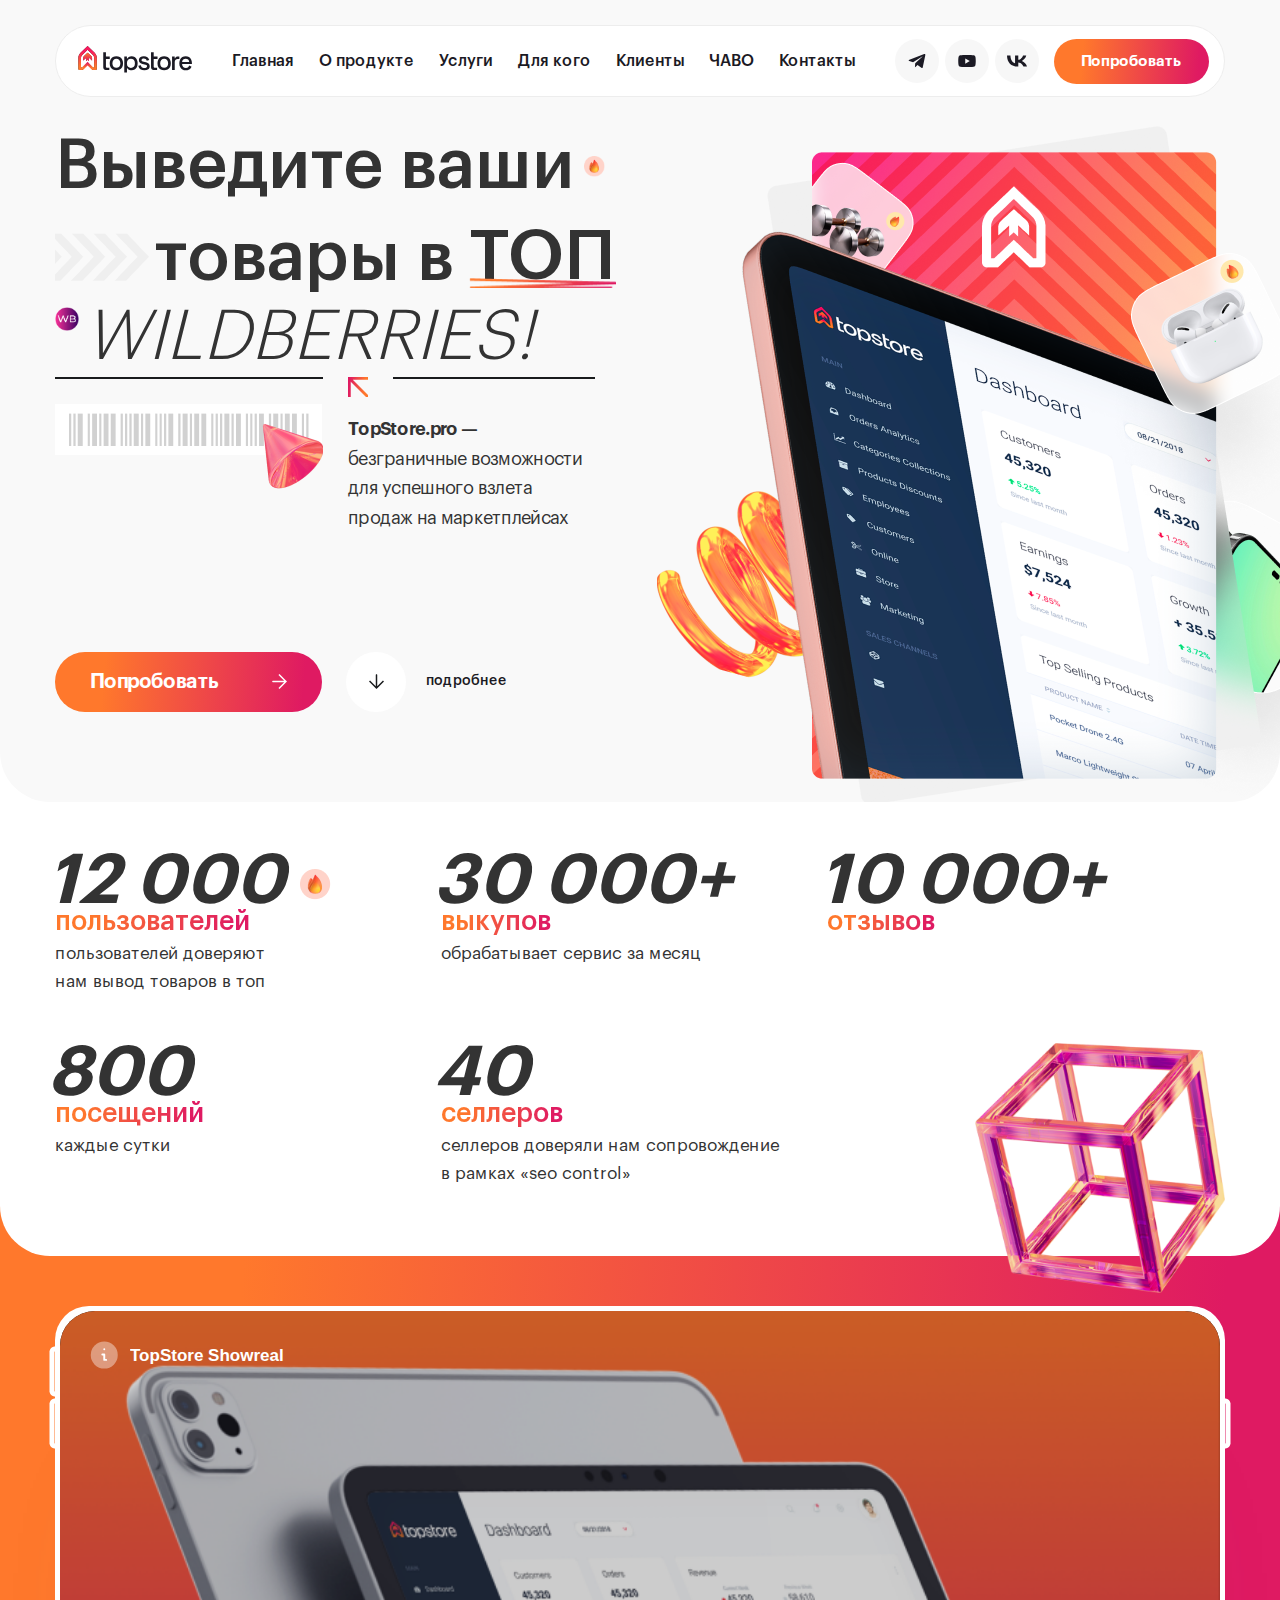
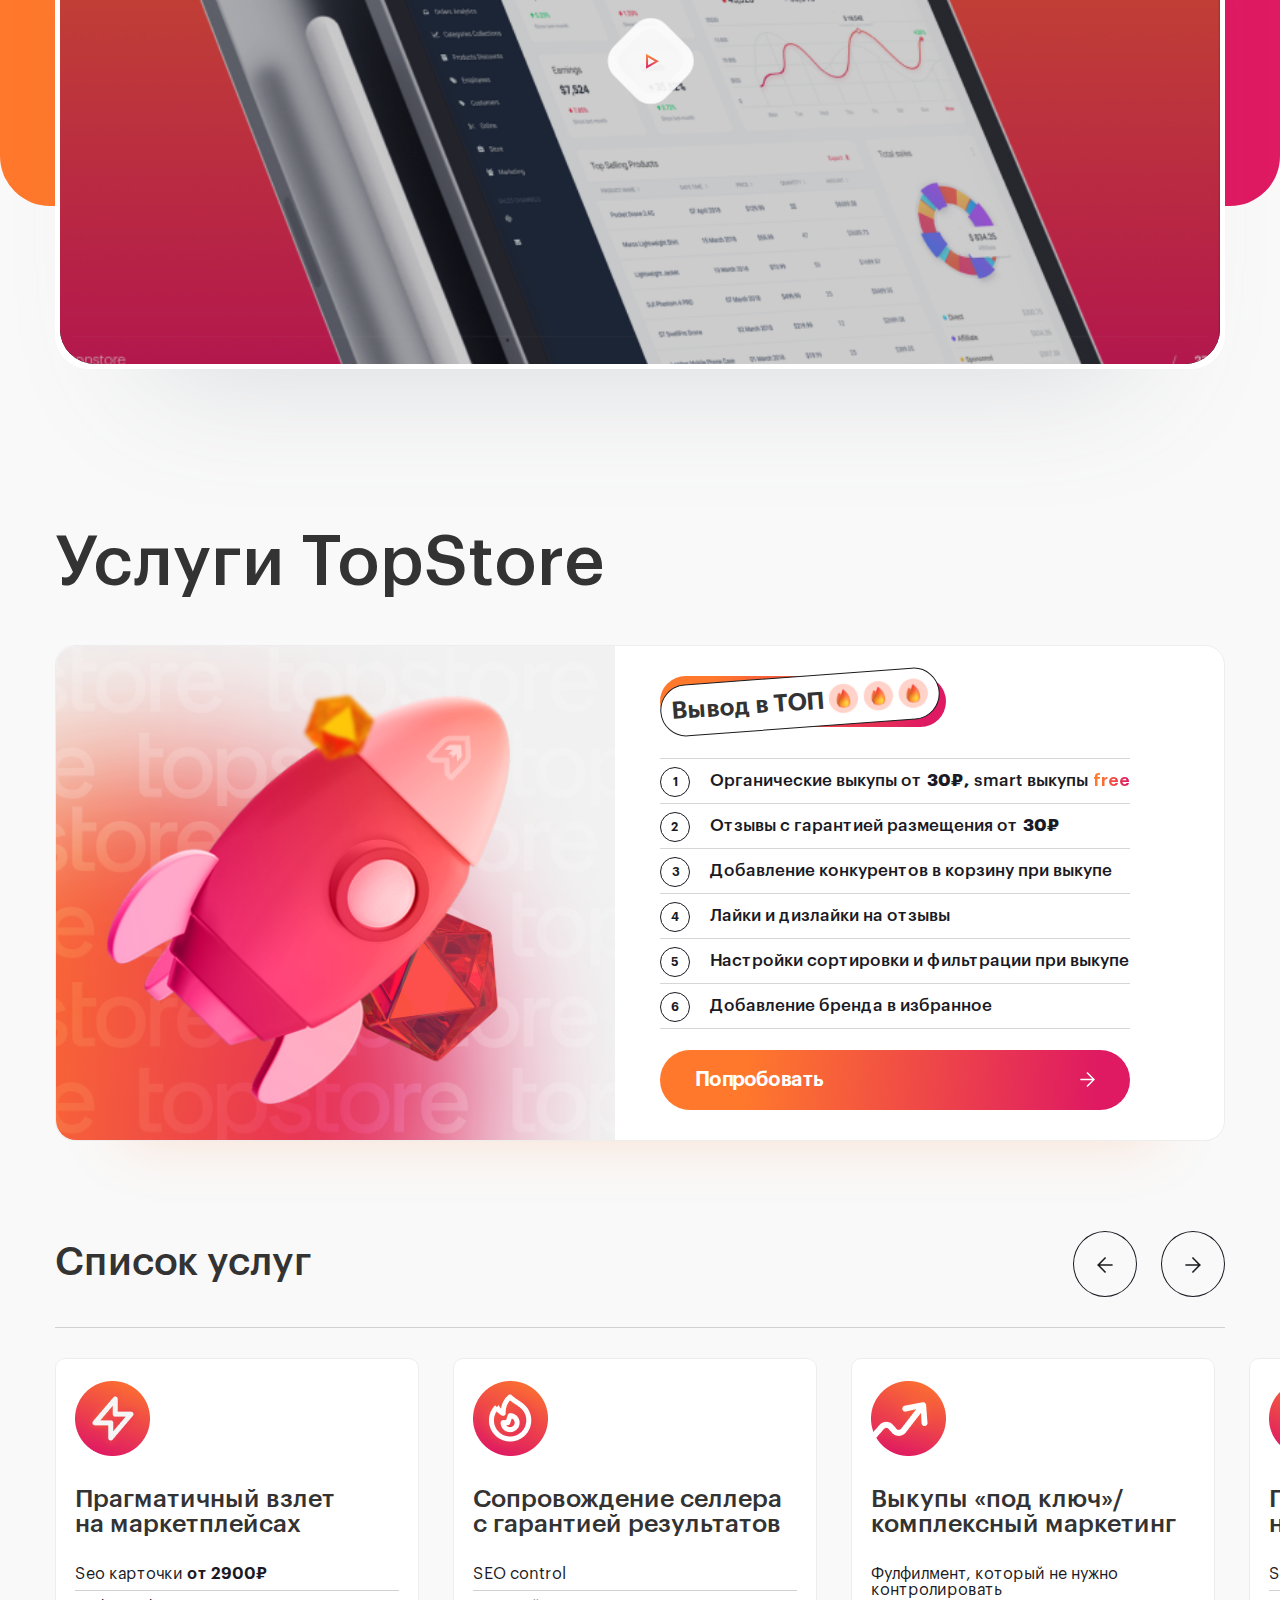
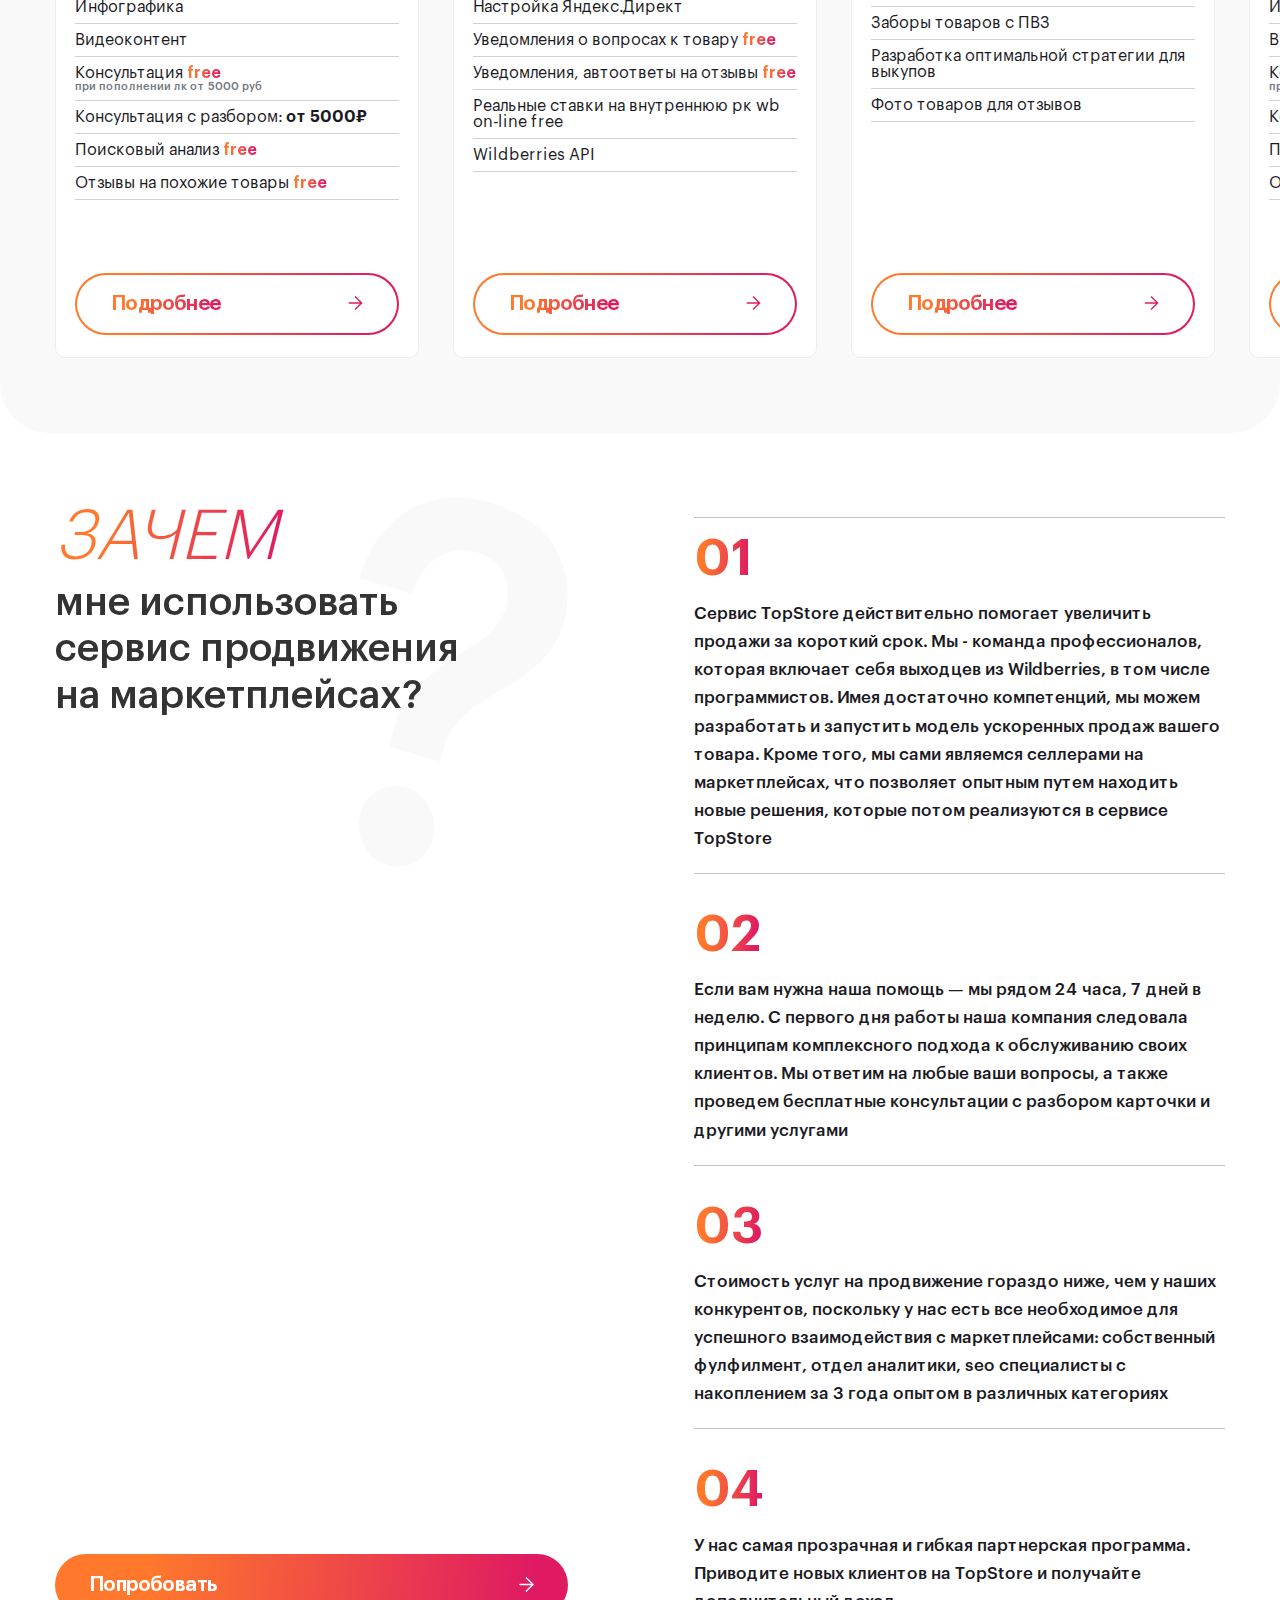
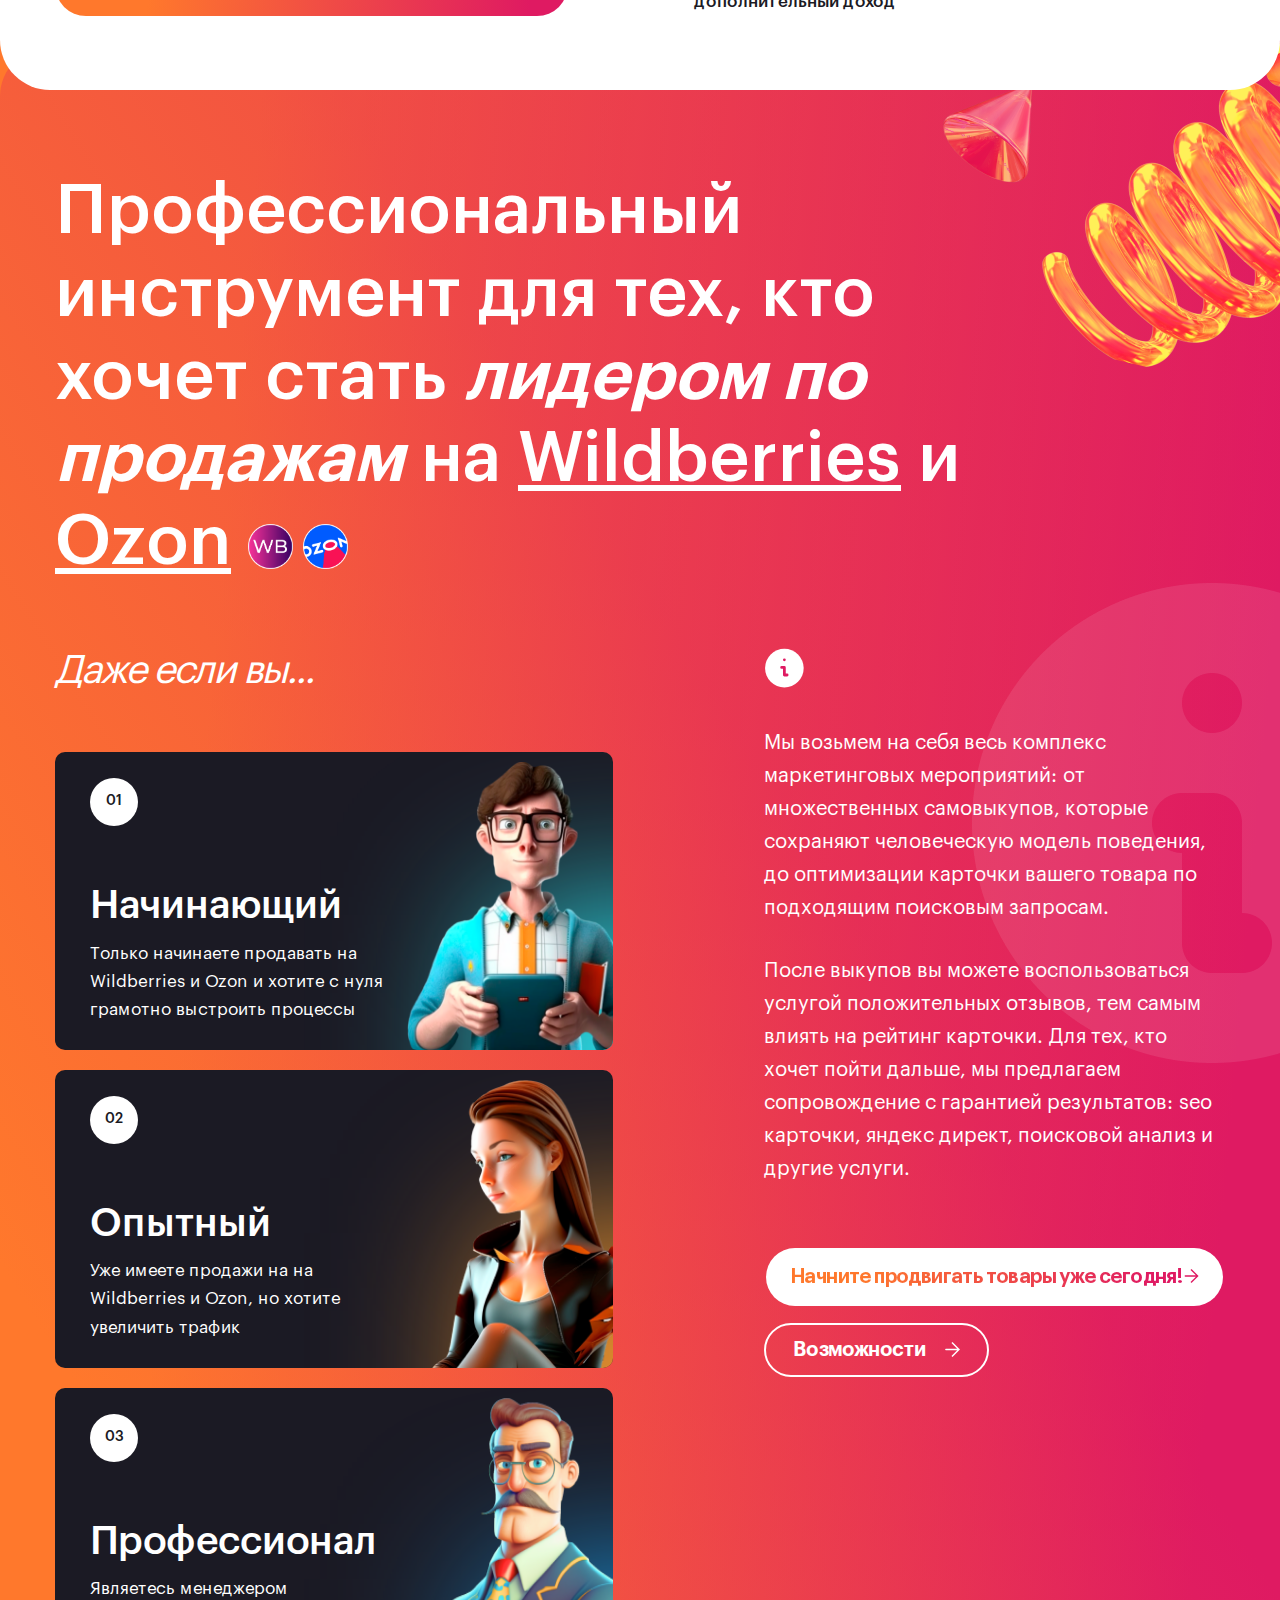
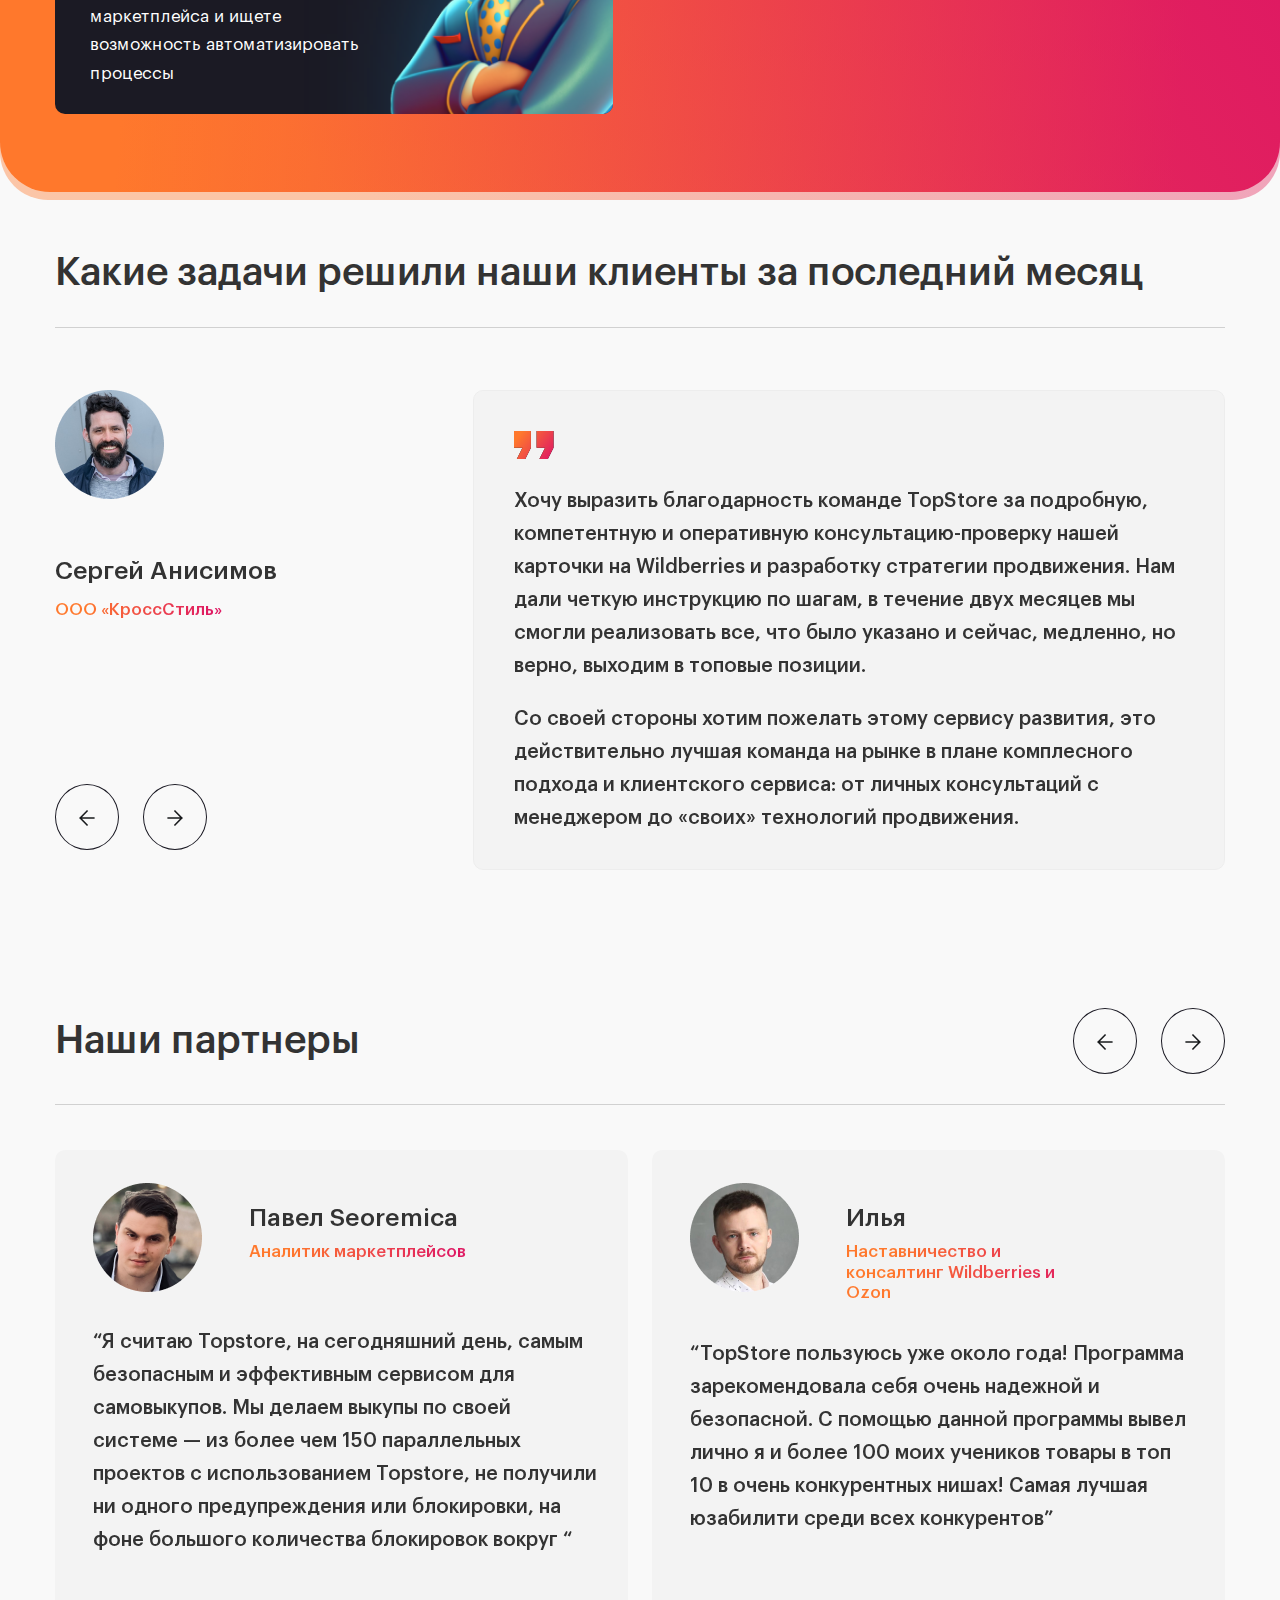
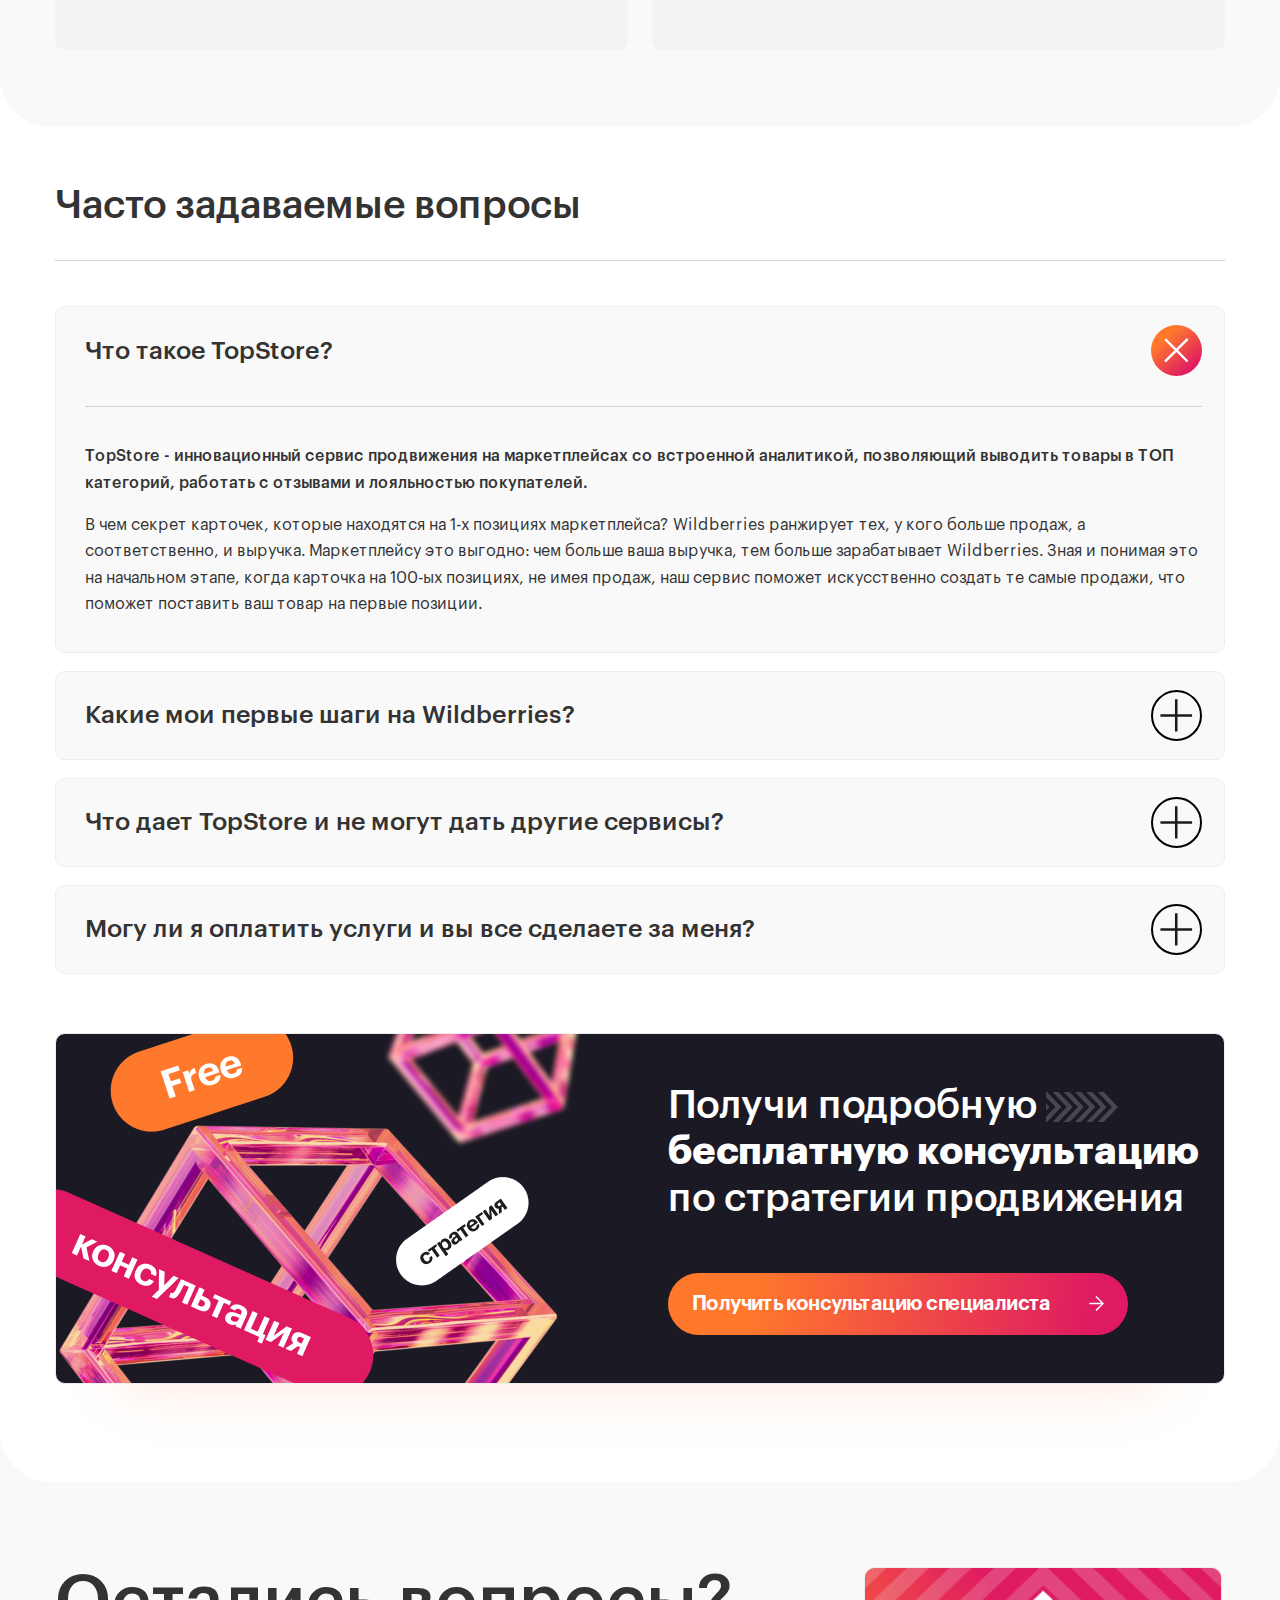
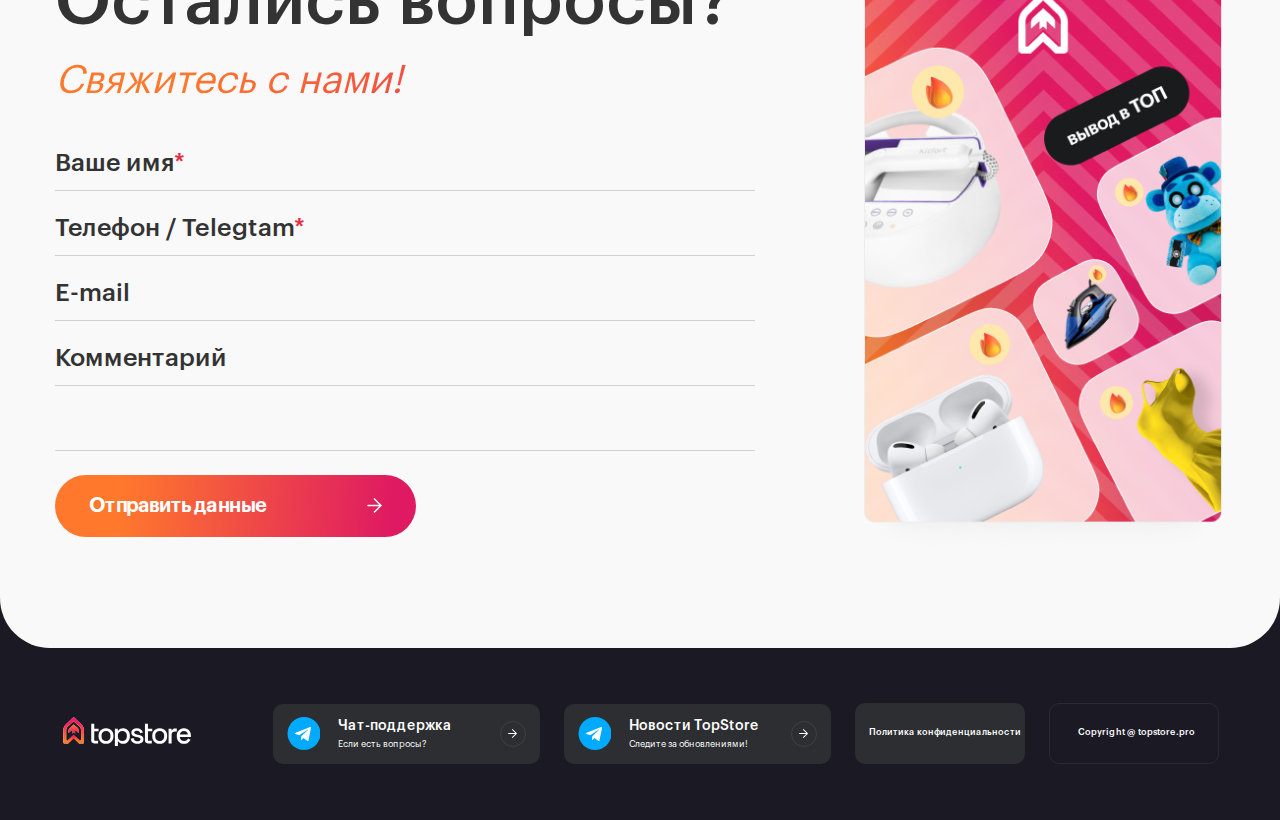
==== commit 6592f2b5: "add" ====
--- a/index.html
+++ b/index.html
@@ -73,7 +73,7 @@
 									</a>
 								</li>
 							</ul>
-							<a href="#" class="button">Попробовать</a>
+							<a href="http://air.topstore.pro/" class="button" target="_blank">Попробовать</a>
 						</div>
 					</div>
 					<div class="burger">
@@ -111,7 +111,7 @@
 							</div>
 						</div>
 						<div class="buttons">
-							<a href="seo-control.html" class="button"><span>Попробовать</span></a>
+							<a href="http://air.topstore.pro/" class="button" target="_blank"><span>Попробовать</span></a>
 							<a href="#bottom" class="arrow--bottom">
 								<span><img src="img/arrow.svg" alt="#"></span> подробнее
 							</a>
@@ -283,7 +283,7 @@
 							</span>
 						</h2>
 						<div class="image"></div>
-						<a href="#" class="button">Попробовать</a>
+						<a href="http://air.topstore.pro/" class="button" target="_blank">Попробовать</a>
 					</div>
 					<ul class="list">
 						<li>
@@ -393,8 +393,8 @@
 							</p>
 						</div>
 						<div class="buttons">
-							<a href="#" class="button button--white"><span>Начните продвигать товары уже сегодня!</span></a>
-							<a href="#" class="button button--transparent">Возможности</a>
+							<a href="#service" class="button button--white"><span>Начните продвигать товары уже сегодня!</span></a>
+							<a href="#service" class="button button--transparent">Возможности</a>
 						</div>
 					</div>
 				</div>
@@ -411,7 +411,7 @@
 						<div class="item">
 							<div class="title">
 								<div class="icon">
-									<img src="img/human2.png" alt="#">
+									<img src="img/human4.png" alt="#">
 								</div>
 								<div class="fio">
 									<h3 class="h3">Сергей Анисимов</h3>
@@ -446,7 +446,7 @@
 								</div>
 								<div class="fio">
 									<h3 class="h3">Андрей Андропов</h3>
-									<span>ООО «КроссСтиль»</span>
+									<span>ООО «СамараТрейд»</span>
 								</div>
 							</div>
 							<div class="texts">
@@ -507,53 +507,49 @@
 						<div class="item--title">
 							<div class="icon"><img src="img/human3.png" alt="#"></div>
 							<div class="fio">
-								<span>Павел Seoremica</span>
+								<span>Илья</span>
 								<span>Наставничество и консалтинг Wildberries и Ozon</span>
 							</div>
 						</div>
 						<div class="text">
 							<p>
-								“Я считаю Topstore, на сегодняшний день,
-								самым безопасным и эффективным сервисом
-								для самовыкупов. Мы делаем выкупы по своей системе — из более чем 150 параллельных проектов с использованием Topstore,
-								не получили ни одного предупреждения или блокировки,
-								на фоне большого количества блокировок вокруг “
+								“TopStore пользуюсь уже около года!
+								Программа зарекомендовала себя очень надежной и безопасной. С помощью данной программы вывел лично я и более 100 моих
+								учеников товары в топ 10 в очень конкурентных нишах! Самая лучшая юзабилити среди всех конкурентов”
 							</p>
 						</div>
 					</div>
 					<div class="item">
 						<div class="item--title">
-							<div class="icon"><img src="img/human1.png" alt="#"></div>
+							<div class="icon"><img src="img/human5.png" alt="#"></div>
 							<div class="fio">
-								<span>Павел Seoremica</span>
-								<span>Аналитик маркетплейсов</span>
+								<span>Ольга Петрова</span>
+								<span>Менеджер</span>
 							</div>
 						</div>
 						<div class="text">
 							<p>
-								“Я считаю Topstore, на сегодняшний день,
-								самым безопасным и эффективным сервисом
-								для самовыкупов. Мы делаем выкупы по своей системе — из более чем 150 параллельных проектов с использованием Topstore,
-								не получили ни одного предупреждения или блокировки,
-								на фоне большого количества блокировок вокруг “
+								“С 2022 года подписали договор 
+								на сопровождение по seo control. Действительно необходимая услуга, теперь 
+								я не так много времени трачу на аналитику 
+								и переделки seo, да и в целом выгоднее работать с аналитиками и сеошниками 
+								на аутсорсинге”
 							</p>
 						</div>
 					</div>
 					<div class="item">
 						<div class="item--title">
-							<div class="icon"><img src="img/human3.png" alt="#"></div>
+							<div class="icon"><img src="img/human6.png" alt="#"></div>
 							<div class="fio">
-								<span>Павел Seoremica</span>
-								<span>Наставничество и консалтинг Wildberries и Ozon</span>
+								<span>Иван Зубов</span>
+								<span>Владелец ООО ПромоМаркет</span>
 							</div>
 						</div>
 						<div class="text">
 							<p>
-								“Я считаю Topstore, на сегодняшний день,
-								самым безопасным и эффективным сервисом
-								для самовыкупов. Мы делаем выкупы по своей системе — из более чем 150 параллельных проектов с использованием Topstore,
-								не получили ни одного предупреждения или блокировки,
-								на фоне большого количества блокировок вокруг “
+								Периодически пользуемся выкупами как
+								для новинок, так и для действующих карточек, нравится что на одной платформе есть практически все необходимое для
+								работы, особо радует функционал добавления похожих товаров в корзину перед выкупом, поддержка сервиса - ТОП!
 							</p>
 						</div>
 					</div>
@@ -673,7 +669,7 @@
 					</div>
 					<div class="faq--text">
 						<h3 class="h3">Получи подробную <img src="img/arrows.png" alt=""> <strong>бесплатную консультацию</strong> по стратегии продвижения</h3>
-						<a href="#" class="button">Получить консультацию <span>специалиста</span></a>
+						<a href="http://air.topstore.pro/" class="button">Получить консультацию <span>специалиста</span></a>
 					</div>
 				</div>
 			</div>
@@ -687,22 +683,24 @@
 					<div class="form--list">
 						<h2 class="h2">Остались вопросы?</h2>
 						<h3 class="h3">Свяжитесь с нами!</h3>
-						<form action="#">
+						<form action="mail.php" class="form--send">
+							<div class="success--message"><span>Спасибо за заявку!</span></div>
+							
 							<div class="input">
-								<input id="name" type="text" required>
+								<input id="name" type="text" name="fio" required>
 								<label for="name">Ваше имя<span>*</span></label>
 							</div>
 							<div class="input">
-								<input id="tel" type="text" required>
+								<input id="tel" type="text" name="tel" required>
 								<label for="tel">Телефон / Telegtam<span>*</span></label>
 							</div>
 							<div class="input">
-								<input id="email" type="email">
+								<input id="email" type="email" name="email">
 								<label for="email">E-mail</label>
 							</div>
 							<div class="input">
-								<input id="mess" type="text">
-								<input type="text">
+								<input id="mess" type="text" name="text">
+								<input type="text" name="text1">
 								<label for="mess">Комментарий</label>
 							</div>
 							<button class="button" type="submit">Отправить данные</button>
@@ -723,7 +721,7 @@
 					<div class="wrapper">
 						<div class="footer--info">
 							<div class="logo"><img src="img/logo-white.svg" alt=""></div>
-							<a href="#" class="chat">
+							<a href="//t.me/topstorepro_bot" class="chat">
 								<svg class="svg-icons">
 									<use href="icons.svg#footer-tg" id="hover"></use>
 								</svg>
@@ -733,7 +731,7 @@
 								</div>
 								<span class="link"><img src="img/arrow-button.svg" alt=""></span>
 							</a>
-							<a href="#" class="chat">
+							<a href="//t.me/topstorepro" class="chat">
 								<svg class="svg-icons">
 									<use href="icons.svg#footer-tg" id="hover"></use>
 								</svg>
@@ -748,9 +746,9 @@
 							<a href="#" class="chat politic">
 								<span>Политика конфиденциальности</span>
 							</a>
-							<a href="#" class="chat copyright">
+							<div class="chat copyright">
 								<span>Copyright @ topstore.pro</span>
-							</a>
+							</div>
 						</div>
 					</div>
 				</div>
@@ -794,7 +792,7 @@
 						<p>Добавьте в "избранное" ваши товары, чтобы начать ранжироваться в поисковой выдаче</p>
 					</li>
 				</ul>
-				<a href="seo-control.html" class="button">Попробовать</a>
+				<a href="http://air.topstore.pro/" class="button" target="_blank">Попробовать</a>
 			</div>
 		</div>
 	</div>
@@ -851,7 +849,7 @@
 						<p>Если вы уже работаете на маркетплейсе и вам нужна помощь для дальнейшего продвижения, мы поможем выстроить стратегию на основании имеющихся данных и желаемого плана.</p>
 					</li>
 				</ul>
-				<a href="seo-control.html" class="button">Попробовать</a>
+				<a href="http://air.topstore.pro/" class="button" target="_blank">Попробовать</a>
 			</div>
 		</div>
 	</div>
@@ -872,7 +870,12 @@
 				<ul class="list">
 					<li>
 						<span>SEO-контроль <b>pro</b></span>
-						<p>Воспользуйтесь услугой по продвижению карточки товара от нашей команды seo-специалистов и аналитиков для индексации релевантных ключевых запросов</p>
+						<p>
+							Воспользуйтесь услугой по продвижению карточки товара от нашей команды seo-специалистов и аналитиков для индексации релевантных ключевых запросов
+						</p>
+						<div class="link">
+							<a href="seo-control.html" class="button">Перейти</a>
+						</div>
 					</li>
 					<li>
 						<span>Яндекс Директ <b>pro</b></span>
@@ -892,7 +895,7 @@
 						<p>Добавьте в "избранное" ваши товары, чтобы начать ранжироваться в поисковой выдаче</p>
 					</li>
 				</ul>
-				<a href="seo-control.html" class="button">Попробовать</a>
+				<a href="http://air.topstore.pro/" class="button" target="_blank">Попробовать</a>
 			</div>
 		</div>
 	</div>
@@ -993,7 +996,7 @@
 						Более 50 партнерских ПВЗ и широкая география по Москве и МО, делает работу с нами максимально безопасной и комфортной.
 					</p>
 				</div>
-				<a href="seo-control.html" class="button">Попробовать</a>
+				<a href="http://air.topstore.pro/" class="button" target="_blank">Попробовать</a>
 			</div>
 		</div>
 	</div>
--- a/css/main.min.css
+++ b/css/main.min.css
@@ -1 +1 @@
-@font-face{font-family:graphlink;font-style:normal;font-weight:100;src:url(../fonts/GraphikLCG-Thin.eot);src:url(../fonts/GraphikLCG-Thin.eot?#iefix) format("embedded-opentype"),url(../fonts/GraphikLCG-Thin.woff) format("woff"),url(../fonts/GraphikLCG-Thin.ttf) format("truetype")}@font-face{font-family:graphlink;font-style:normal;font-weight:300;src:url(../fonts/GraphikLCG-Light.eot);src:url(../fonts/GraphikLCG-Light.eot?#iefix) format("embedded-opentype"),url(../fonts/GraphikLCG-Light.woff) format("woff"),url(../fonts/GraphikLCG-Light.ttf) format("truetype")}@font-face{font-family:graphlink;font-style:normal;font-weight:400;src:url(../fonts/GraphikLCG-Regular.eot);src:url(../fonts/GraphikLCG-Regular.eot?#iefix) format("embedded-opentype"),url(../fonts/GraphikLCG-Regular.woff) format("woff"),url(../fonts/GraphikLCG-Regular.ttf) format("truetype")}@font-face{font-family:graphlink;font-style:normal;font-weight:500;src:url(../fonts/GraphikLCG-Medium.eot);src:url(../fonts/GraphikLCG-Medium.eot?#iefix) format("embedded-opentype"),url(../fonts/GraphikLCG-Medium.woff) format("woff"),url(../fonts/GraphikLCG-Medium.ttf) format("truetype")}@font-face{font-family:graphlink;font-style:normal;font-weight:600;src:url(../fonts/GraphikLCG-Semibold.eot);src:url(../fonts/GraphikLCG-Semibold.eot?#iefix) format("embedded-opentype"),url(../fonts/GraphikLCG-Semibold.woff) format("woff"),url(../fonts/GraphikLCG-Semibold.ttf) format("truetype")}@font-face{font-family:graphlink;font-style:normal;font-weight:700;src:url(../fonts/GraphikLCG-Bold.eot);src:url(../fonts/GraphikLCG-Bold.eot?#iefix) format("embedded-opentype"),url(../fonts/GraphikLCG-Bold.woff) format("woff"),url(../fonts/GraphikLCG-Bold.ttf) format("truetype")}html{-ms-text-size-adjust:100%;-webkit-text-size-adjust:100%;font-family:sans-serif}body{margin:0}article,aside,details,figcaption,figure,footer,header,hgroup,main,menu,nav,section,summary{display:block}audio,canvas,progress,video{display:inline-block;vertical-align:baseline}audio:not([controls]){display:none;height:0}[hidden],template{display:none}a{background-color:transparent}a:active,a:hover{outline:0}abbr[title]{border-bottom:1px dotted}b,strong{font-weight:700}dfn{font-style:italic}h1{font-size:2em;margin:.67em 0}mark{background:#ff0;color:#000}small{font-size:80%}sub,sup{font-size:75%;line-height:0;position:relative;vertical-align:baseline}sup{top:-.5em}sub{bottom:-.25em}img{border:0}svg:not(:root){overflow:hidden}figure{margin:1em 40px}hr{-webkit-box-sizing:content-box;box-sizing:content-box;height:0}pre{overflow:auto}code,kbd,pre,samp{font-family:monospace,monospace;font-size:1em}button,input,optgroup,select,textarea{color:inherit;font:inherit;margin:0}button{overflow:visible}button,select{text-transform:none}button,html input[type=button],input[type=reset],input[type=submit]{-webkit-appearance:button;cursor:pointer}button[disabled],html input[disabled]{cursor:default}button::-moz-focus-inner,input::-moz-focus-inner{border:0;padding:0}input{line-height:normal}input[type=checkbox],input[type=radio]{-webkit-box-sizing:border-box;box-sizing:border-box;padding:0}input[type=number]::-webkit-inner-spin-button,input[type=number]::-webkit-outer-spin-button{height:auto}input[type=search]{-webkit-appearance:textfield;-webkit-box-sizing:content-box;box-sizing:content-box}input[type=search]::-webkit-search-cancel-button,input[type=search]::-webkit-search-decoration{-webkit-appearance:none}fieldset{border:1px solid silver;margin:0 2px;padding:.35em .625em .75em}legend{border:0;padding:0}textarea{overflow:auto}optgroup{font-weight:700}table{border-collapse:collapse;border-spacing:0}td,th{padding:0}html{-webkit-tap-highlight-color:rgba(0,0,0,0);font-size:10px}body{background-color:#fff;color:#333;font-family:Helvetica Neue,Helvetica,Arial,sans-serif;font-size:14px;line-height:1.42857143}button,input,select,textarea{font-family:inherit;font-size:inherit;line-height:inherit}a{color:#337ab7;text-decoration:none}a:focus,a:hover{color:#23527c;text-decoration:underline}a:focus{outline:5px auto -webkit-focus-ring-color;outline-offset:-2px}figure{margin:0}img{vertical-align:middle}.img-rounded{border-radius:6px}.img-thumbnail{background-color:#fff;border:1px solid #ddd;border-radius:4px;display:inline-block;height:auto;line-height:1.42857143;max-width:100%;padding:4px;-webkit-transition:all .2s ease-in-out;-o-transition:all .2s ease-in-out;transition:all .2s ease-in-out}.img-circle{border-radius:50%}hr{border:0;border-top:1px solid #eee;margin-bottom:20px;margin-top:20px}.sr-only{clip:rect(0,0,0,0);border:0;height:1px;margin:-1px;overflow:hidden;padding:0;position:absolute;width:1px}.sr-only-focusable:active,.sr-only-focusable:focus{clip:auto;height:auto;margin:0;overflow:visible;position:static;width:auto}[role=button]{cursor:pointer}.container{margin-left:auto;margin-right:auto;padding-left:15px;padding-right:15px}@media (min-width:768px){.container{width:750px}}@media (min-width:992px){.container{width:970px}}@media (min-width:1200px){.container{width:1170px}}.container-fluid{margin-left:auto;margin-right:auto;padding-left:15px;padding-right:15px}.row{margin-left:-15px;margin-right:-15px}.col-lg-1,.col-lg-10,.col-lg-11,.col-lg-12,.col-lg-2,.col-lg-3,.col-lg-4,.col-lg-5,.col-lg-6,.col-lg-7,.col-lg-8,.col-lg-9,.col-md-1,.col-md-10,.col-md-11,.col-md-12,.col-md-2,.col-md-3,.col-md-4,.col-md-5,.col-md-6,.col-md-7,.col-md-8,.col-md-9,.col-sm-1,.col-sm-10,.col-sm-11,.col-sm-12,.col-sm-2,.col-sm-3,.col-sm-4,.col-sm-5,.col-sm-6,.col-sm-7,.col-sm-8,.col-sm-9,.col-xs-1,.col-xs-10,.col-xs-11,.col-xs-12,.col-xs-2,.col-xs-3,.col-xs-4,.col-xs-5,.col-xs-6,.col-xs-7,.col-xs-8,.col-xs-9{min-height:1px;padding-left:15px;padding-right:15px;position:relative}.col-xs-1,.col-xs-10,.col-xs-11,.col-xs-12,.col-xs-2,.col-xs-3,.col-xs-4,.col-xs-5,.col-xs-6,.col-xs-7,.col-xs-8,.col-xs-9{float:left}.col-xs-12{width:100%}.col-xs-11{width:91.66666667%}.col-xs-10{width:83.33333333%}.col-xs-9{width:75%}.col-xs-8{width:66.66666667%}.col-xs-7{width:58.33333333%}.col-xs-6{width:50%}.col-xs-5{width:41.66666667%}.col-xs-4{width:33.33333333%}.col-xs-3{width:25%}.col-xs-2{width:16.66666667%}.col-xs-1{width:8.33333333%}.col-xs-pull-12{right:100%}.col-xs-pull-11{right:91.66666667%}.col-xs-pull-10{right:83.33333333%}.col-xs-pull-9{right:75%}.col-xs-pull-8{right:66.66666667%}.col-xs-pull-7{right:58.33333333%}.col-xs-pull-6{right:50%}.col-xs-pull-5{right:41.66666667%}.col-xs-pull-4{right:33.33333333%}.col-xs-pull-3{right:25%}.col-xs-pull-2{right:16.66666667%}.col-xs-pull-1{right:8.33333333%}.col-xs-pull-0{right:auto}.col-xs-push-12{left:100%}.col-xs-push-11{left:91.66666667%}.col-xs-push-10{left:83.33333333%}.col-xs-push-9{left:75%}.col-xs-push-8{left:66.66666667%}.col-xs-push-7{left:58.33333333%}.col-xs-push-6{left:50%}.col-xs-push-5{left:41.66666667%}.col-xs-push-4{left:33.33333333%}.col-xs-push-3{left:25%}.col-xs-push-2{left:16.66666667%}.col-xs-push-1{left:8.33333333%}.col-xs-push-0{left:auto}.col-xs-offset-12{margin-left:100%}.col-xs-offset-11{margin-left:91.66666667%}.col-xs-offset-10{margin-left:83.33333333%}.col-xs-offset-9{margin-left:75%}.col-xs-offset-8{margin-left:66.66666667%}.col-xs-offset-7{margin-left:58.33333333%}.col-xs-offset-6{margin-left:50%}.col-xs-offset-5{margin-left:41.66666667%}.col-xs-offset-4{margin-left:33.33333333%}.col-xs-offset-3{margin-left:25%}.col-xs-offset-2{margin-left:16.66666667%}.col-xs-offset-1{margin-left:8.33333333%}.col-xs-offset-0{margin-left:0}@media (min-width:768px){.col-sm-1,.col-sm-10,.col-sm-11,.col-sm-12,.col-sm-2,.col-sm-3,.col-sm-4,.col-sm-5,.col-sm-6,.col-sm-7,.col-sm-8,.col-sm-9{float:left}.col-sm-12{width:100%}.col-sm-11{width:91.66666667%}.col-sm-10{width:83.33333333%}.col-sm-9{width:75%}.col-sm-8{width:66.66666667%}.col-sm-7{width:58.33333333%}.col-sm-6{width:50%}.col-sm-5{width:41.66666667%}.col-sm-4{width:33.33333333%}.col-sm-3{width:25%}.col-sm-2{width:16.66666667%}.col-sm-1{width:8.33333333%}.col-sm-pull-12{right:100%}.col-sm-pull-11{right:91.66666667%}.col-sm-pull-10{right:83.33333333%}.col-sm-pull-9{right:75%}.col-sm-pull-8{right:66.66666667%}.col-sm-pull-7{right:58.33333333%}.col-sm-pull-6{right:50%}.col-sm-pull-5{right:41.66666667%}.col-sm-pull-4{right:33.33333333%}.col-sm-pull-3{right:25%}.col-sm-pull-2{right:16.66666667%}.col-sm-pull-1{right:8.33333333%}.col-sm-pull-0{right:auto}.col-sm-push-12{left:100%}.col-sm-push-11{left:91.66666667%}.col-sm-push-10{left:83.33333333%}.col-sm-push-9{left:75%}.col-sm-push-8{left:66.66666667%}.col-sm-push-7{left:58.33333333%}.col-sm-push-6{left:50%}.col-sm-push-5{left:41.66666667%}.col-sm-push-4{left:33.33333333%}.col-sm-push-3{left:25%}.col-sm-push-2{left:16.66666667%}.col-sm-push-1{left:8.33333333%}.col-sm-push-0{left:auto}.col-sm-offset-12{margin-left:100%}.col-sm-offset-11{margin-left:91.66666667%}.col-sm-offset-10{margin-left:83.33333333%}.col-sm-offset-9{margin-left:75%}.col-sm-offset-8{margin-left:66.66666667%}.col-sm-offset-7{margin-left:58.33333333%}.col-sm-offset-6{margin-left:50%}.col-sm-offset-5{margin-left:41.66666667%}.col-sm-offset-4{margin-left:33.33333333%}.col-sm-offset-3{margin-left:25%}.col-sm-offset-2{margin-left:16.66666667%}.col-sm-offset-1{margin-left:8.33333333%}.col-sm-offset-0{margin-left:0}}@media (min-width:992px){.col-md-1,.col-md-10,.col-md-11,.col-md-12,.col-md-2,.col-md-3,.col-md-4,.col-md-5,.col-md-6,.col-md-7,.col-md-8,.col-md-9{float:left}.col-md-12{width:100%}.col-md-11{width:91.66666667%}.col-md-10{width:83.33333333%}.col-md-9{width:75%}.col-md-8{width:66.66666667%}.col-md-7{width:58.33333333%}.col-md-6{width:50%}.col-md-5{width:41.66666667%}.col-md-4{width:33.33333333%}.col-md-3{width:25%}.col-md-2{width:16.66666667%}.col-md-1{width:8.33333333%}.col-md-pull-12{right:100%}.col-md-pull-11{right:91.66666667%}.col-md-pull-10{right:83.33333333%}.col-md-pull-9{right:75%}.col-md-pull-8{right:66.66666667%}.col-md-pull-7{right:58.33333333%}.col-md-pull-6{right:50%}.col-md-pull-5{right:41.66666667%}.col-md-pull-4{right:33.33333333%}.col-md-pull-3{right:25%}.col-md-pull-2{right:16.66666667%}.col-md-pull-1{right:8.33333333%}.col-md-pull-0{right:auto}.col-md-push-12{left:100%}.col-md-push-11{left:91.66666667%}.col-md-push-10{left:83.33333333%}.col-md-push-9{left:75%}.col-md-push-8{left:66.66666667%}.col-md-push-7{left:58.33333333%}.col-md-push-6{left:50%}.col-md-push-5{left:41.66666667%}.col-md-push-4{left:33.33333333%}.col-md-push-3{left:25%}.col-md-push-2{left:16.66666667%}.col-md-push-1{left:8.33333333%}.col-md-push-0{left:auto}.col-md-offset-12{margin-left:100%}.col-md-offset-11{margin-left:91.66666667%}.col-md-offset-10{margin-left:83.33333333%}.col-md-offset-9{margin-left:75%}.col-md-offset-8{margin-left:66.66666667%}.col-md-offset-7{margin-left:58.33333333%}.col-md-offset-6{margin-left:50%}.col-md-offset-5{margin-left:41.66666667%}.col-md-offset-4{margin-left:33.33333333%}.col-md-offset-3{margin-left:25%}.col-md-offset-2{margin-left:16.66666667%}.col-md-offset-1{margin-left:8.33333333%}.col-md-offset-0{margin-left:0}}@media (min-width:1200px){.col-lg-1,.col-lg-10,.col-lg-11,.col-lg-12,.col-lg-2,.col-lg-3,.col-lg-4,.col-lg-5,.col-lg-6,.col-lg-7,.col-lg-8,.col-lg-9{float:left}.col-lg-12{width:100%}.col-lg-11{width:91.66666667%}.col-lg-10{width:83.33333333%}.col-lg-9{width:75%}.col-lg-8{width:66.66666667%}.col-lg-7{width:58.33333333%}.col-lg-6{width:50%}.col-lg-5{width:41.66666667%}.col-lg-4{width:33.33333333%}.col-lg-3{width:25%}.col-lg-2{width:16.66666667%}.col-lg-1{width:8.33333333%}.col-lg-pull-12{right:100%}.col-lg-pull-11{right:91.66666667%}.col-lg-pull-10{right:83.33333333%}.col-lg-pull-9{right:75%}.col-lg-pull-8{right:66.66666667%}.col-lg-pull-7{right:58.33333333%}.col-lg-pull-6{right:50%}.col-lg-pull-5{right:41.66666667%}.col-lg-pull-4{right:33.33333333%}.col-lg-pull-3{right:25%}.col-lg-pull-2{right:16.66666667%}.col-lg-pull-1{right:8.33333333%}.col-lg-pull-0{right:auto}.col-lg-push-12{left:100%}.col-lg-push-11{left:91.66666667%}.col-lg-push-10{left:83.33333333%}.col-lg-push-9{left:75%}.col-lg-push-8{left:66.66666667%}.col-lg-push-7{left:58.33333333%}.col-lg-push-6{left:50%}.col-lg-push-5{left:41.66666667%}.col-lg-push-4{left:33.33333333%}.col-lg-push-3{left:25%}.col-lg-push-2{left:16.66666667%}.col-lg-push-1{left:8.33333333%}.col-lg-push-0{left:auto}.col-lg-offset-12{margin-left:100%}.col-lg-offset-11{margin-left:91.66666667%}.col-lg-offset-10{margin-left:83.33333333%}.col-lg-offset-9{margin-left:75%}.col-lg-offset-8{margin-left:66.66666667%}.col-lg-offset-7{margin-left:58.33333333%}.col-lg-offset-6{margin-left:50%}.col-lg-offset-5{margin-left:41.66666667%}.col-lg-offset-4{margin-left:33.33333333%}.col-lg-offset-3{margin-left:25%}.col-lg-offset-2{margin-left:16.66666667%}.col-lg-offset-1{margin-left:8.33333333%}.col-lg-offset-0{margin-left:0}}.clearfix:after,.clearfix:before,.container-fluid:after,.container-fluid:before,.container:after,.container:before,.row:after,.row:before{content:" ";display:table}.clearfix:after,.container-fluid:after,.container:after,.row:after{clear:both}.center-block{display:block;margin-left:auto;margin-right:auto}.pull-right{float:right!important}.pull-left{float:left!important}.hide{display:none!important}.show{display:block!important}.invisible{visibility:hidden}.text-hide{background-color:transparent;border:0;color:transparent;font:0/0 a;text-shadow:none}.hidden{display:none!important}.affix{position:fixed}@-ms-viewport{width:device-width}.visible-lg,.visible-lg-block,.visible-lg-inline,.visible-lg-inline-block,.visible-md,.visible-md-block,.visible-md-inline,.visible-md-inline-block,.visible-sm,.visible-sm-block,.visible-sm-inline,.visible-sm-inline-block,.visible-xs,.visible-xs-block,.visible-xs-inline,.visible-xs-inline-block{display:none!important}@media (max-width:767px){.visible-xs{display:block!important}table.visible-xs{display:table!important}tr.visible-xs{display:table-row!important}td.visible-xs,th.visible-xs{display:table-cell!important}.visible-xs-block{display:block!important}.visible-xs-inline{display:inline!important}.visible-xs-inline-block{display:inline-block!important}}@media (min-width:768px) and (max-width:991px){.visible-sm{display:block!important}table.visible-sm{display:table!important}tr.visible-sm{display:table-row!important}td.visible-sm,th.visible-sm{display:table-cell!important}.visible-sm-block{display:block!important}.visible-sm-inline{display:inline!important}.visible-sm-inline-block{display:inline-block!important}}@media (min-width:992px) and (max-width:1199px){.visible-md{display:block!important}table.visible-md{display:table!important}tr.visible-md{display:table-row!important}td.visible-md,th.visible-md{display:table-cell!important}.visible-md-block{display:block!important}.visible-md-inline{display:inline!important}.visible-md-inline-block{display:inline-block!important}}@media (min-width:1200px){.visible-lg{display:block!important}table.visible-lg{display:table!important}tr.visible-lg{display:table-row!important}td.visible-lg,th.visible-lg{display:table-cell!important}.visible-lg-block{display:block!important}.visible-lg-inline{display:inline!important}.visible-lg-inline-block{display:inline-block!important}}@media (max-width:767px){.hidden-xs{display:none!important}}@media (min-width:768px) and (max-width:991px){.hidden-sm{display:none!important}}@media (min-width:992px) and (max-width:1199px){.hidden-md{display:none!important}}@media (min-width:1200px){.hidden-lg{display:none!important}}.visible-print{display:none!important}@media print{.visible-print{display:block!important}table.visible-print{display:table!important}tr.visible-print{display:table-row!important}td.visible-print,th.visible-print{display:table-cell!important}}.visible-print-block{display:none!important}@media print{.visible-print-block{display:block!important}}.visible-print-inline{display:none!important}@media print{.visible-print-inline{display:inline!important}}.visible-print-inline-block{display:none!important}@media print{.visible-print-inline-block{display:inline-block!important}.hidden-print{display:none!important}}.lazyYT-container{background-color:#000;direction:ltr;display:block;height:0;overflow:hidden;padding:0 0 56.25%;position:relative}.lazyYT-container iframe{border:0;bottom:0;height:100%;left:0;position:absolute;top:0;width:100%}.lazyYT-container .html5-info-bar{background-color:rgba(0,0,0,.8);color:#fff;font-family:Arial,Helvetica,sans-serif;font-size:12px;height:30px;overflow:hidden;position:absolute;top:0;-webkit-transition:opacity .25s cubic-bezier(0,0,.2,1);-o-transition:opacity .25s cubic-bezier(0,0,.2,1);transition:opacity .25s cubic-bezier(0,0,.2,1);width:100%;z-index:935}.lazyYT-container .html5-title{padding-left:12px;padding-right:6px}.lazyYT-container .html5-title-text-wrapper{word-wrap:normal;overflow:hidden;-o-text-overflow:ellipsis;text-overflow:ellipsis;white-space:nowrap}.lazyYT-container .html5-title-text{color:#ccc;font-size:13px;line-height:30px;text-decoration:none;width:100%}.lazyYT-container .html5-title-text:hover{color:#fff;text-decoration:underline}.ytp-thumbnail{background-position:50% 50%;background-repeat:no-repeat;background-size:cover;cursor:pointer;padding-bottom:inherit}.ytp-large-play-button{font-size:normal!important;font-weight:400!important;height:60px!important;left:50%!important;line-height:1!important;margin:-29px 0 0 -42px!important;opacity:.9;padding:0!important;position:absolute;top:50%!important;width:86px!important}.ytp-large-play-button-svg{fill:#1f1f1f;opacity:.9}.lazyYT-image-loaded:hover .ytp-large-play-button-svg,.ytp-large-play-button:focus .ytp-large-play-button-svg{fill:#cc181e;opacity:1}.owl-theme .owl-dots,.owl-theme .owl-nav{-webkit-tap-highlight-color:transparent;text-align:center}.owl-theme .owl-nav{margin-top:10px}.owl-theme .owl-nav [class*=owl-]{background:#d6d6d6;border-radius:3px;color:#fff;cursor:pointer;display:inline-block;font-size:14px;margin:5px;padding:4px 7px}.owl-theme .owl-nav [class*=owl-]:hover{background:#869791;color:#fff;text-decoration:none}.owl-theme .owl-nav .disabled{cursor:default;opacity:.5}.owl-theme .owl-nav.disabled+.owl-dots{margin-top:10px}.owl-theme .owl-dots .owl-dot{zoom:1;display:inline-block}.owl-theme .owl-dots .owl-dot span{-webkit-backface-visibility:visible;background:#d6d6d6;border-radius:30px;display:block;height:10px;margin:5px 7px;-webkit-transition:opacity .2s ease;-o-transition:opacity .2s ease;transition:opacity .2s ease;width:10px}.owl-theme .owl-dots .owl-dot.active span,.owl-theme .owl-dots .owl-dot:hover span{background:#869791}.owl-carousel,.owl-carousel .owl-item{-webkit-tap-highlight-color:transparent;position:relative}.owl-carousel{display:none;width:100%;z-index:1}.owl-carousel .owl-stage{position:relative;-ms-touch-action:pan-Y}.owl-carousel .owl-stage:after{clear:both;content:".";display:block;height:0;line-height:0;visibility:hidden}.owl-carousel .owl-stage-outer{overflow:hidden;position:relative;-webkit-transform:translateZ(0)}.owl-carousel .owl-item{-webkit-touch-callout:none;-webkit-backface-visibility:hidden;float:left;min-height:1px}.owl-carousel .owl-item img{display:block;-webkit-transform-style:preserve-3d;width:100%}.owl-carousel .owl-dots.disabled,.owl-carousel .owl-nav.disabled{display:none}.no-js .owl-carousel,.owl-carousel.owl-loaded{display:block}.owl-carousel .owl-dot,.owl-carousel .owl-nav .owl-next,.owl-carousel .owl-nav .owl-prev{cursor:pointer;cursor:hand;-webkit-user-select:none;-moz-user-select:none;-ms-user-select:none;user-select:none}.owl-carousel.owl-loading{display:block;opacity:0}.owl-carousel.owl-hidden{opacity:0}.owl-carousel.owl-refresh .owl-item{visibility:hidden}.owl-carousel.owl-drag .owl-item{-webkit-user-select:none;-moz-user-select:none;-ms-user-select:none;user-select:none}.owl-carousel.owl-grab{cursor:move;cursor:-webkit-grab;cursor:grab}.owl-carousel.owl-rtl{direction:rtl}.owl-carousel.owl-rtl .owl-item{float:right}.owl-carousel .animated{-webkit-animation-duration:1s;animation-duration:1s;-webkit-animation-fill-mode:both;animation-fill-mode:both}.owl-carousel .owl-animated-in{z-index:0}.owl-carousel .owl-animated-out{z-index:1}.owl-carousel .fadeOut{-webkit-animation-name:fadeOut;animation-name:fadeOut}.owl-height{-webkit-transition:height .5s ease-in-out;-o-transition:height .5s ease-in-out;transition:height .5s ease-in-out}.owl-carousel .owl-item .owl-lazy{opacity:0;-webkit-transition:opacity .4s ease;-o-transition:opacity .4s ease;transition:opacity .4s ease}.owl-carousel .owl-item img.owl-lazy{-webkit-transform-style:preserve-3d;transform-style:preserve-3d}.owl-carousel .owl-video-wrapper{background:#000;height:100%;position:relative}.owl-carousel .owl-video-play-icon{-webkit-backface-visibility:hidden;background:url(owl.video.play.png) no-repeat;cursor:pointer;height:80px;left:50%;margin-left:-40px;margin-top:-40px;position:absolute;top:50%;transition:-webkit-transform .1s ease;-webkit-transition:-webkit-transform .1s ease;-o-transition:transform .1s ease;transition:transform .1s ease;transition:transform .1s ease,-webkit-transform .1s ease;width:80px;z-index:1}.owl-carousel .owl-video-play-icon:hover{-webkit-transform:scale(1.3);-ms-transform:scale(1.3);transform:scale(1.3)}.owl-carousel .owl-video-playing .owl-video-play-icon,.owl-carousel .owl-video-playing .owl-video-tn{display:none}.owl-carousel .owl-video-tn{background-position:50%;background-repeat:no-repeat;background-size:contain;height:100%;opacity:0;-webkit-transition:opacity .4s ease;-o-transition:opacity .4s ease;transition:opacity .4s ease}.owl-carousel .owl-video-frame{height:100%;position:relative;width:100%;z-index:1}:root{--animate-duration:1s;--animate-delay:1s;--animate-repeat:1}.animate__animated{-webkit-animation-duration:1s;animation-duration:1s;-webkit-animation-duration:var(--animate-duration);animation-duration:var(--animate-duration);-webkit-animation-fill-mode:both;animation-fill-mode:both}.animate__animated.animate__infinite{-webkit-animation-iteration-count:infinite;animation-iteration-count:infinite}.animate__animated.animate__repeat-1{-webkit-animation-iteration-count:1;animation-iteration-count:1;-webkit-animation-iteration-count:var(--animate-repeat);animation-iteration-count:var(--animate-repeat)}.animate__animated.animate__repeat-2{-webkit-animation-iteration-count:2;animation-iteration-count:2;-webkit-animation-iteration-count:calc(var(--animate-repeat)*2);animation-iteration-count:calc(var(--animate-repeat)*2)}.animate__animated.animate__repeat-3{-webkit-animation-iteration-count:3;animation-iteration-count:3;-webkit-animation-iteration-count:calc(var(--animate-repeat)*3);animation-iteration-count:calc(var(--animate-repeat)*3)}.animate__animated.animate__delay-1s{-webkit-animation-delay:1s;animation-delay:1s;-webkit-animation-delay:var(--animate-delay);animation-delay:var(--animate-delay)}.animate__animated.animate__delay-2s{-webkit-animation-delay:2s;animation-delay:2s;-webkit-animation-delay:calc(var(--animate-delay)*2);animation-delay:calc(var(--animate-delay)*2)}.animate__animated.animate__delay-3s{-webkit-animation-delay:3s;animation-delay:3s;-webkit-animation-delay:calc(var(--animate-delay)*3);animation-delay:calc(var(--animate-delay)*3)}.animate__animated.animate__delay-4s{-webkit-animation-delay:4s;animation-delay:4s;-webkit-animation-delay:calc(var(--animate-delay)*4);animation-delay:calc(var(--animate-delay)*4)}.animate__animated.animate__delay-5s{-webkit-animation-delay:5s;animation-delay:5s;-webkit-animation-delay:calc(var(--animate-delay)*5);animation-delay:calc(var(--animate-delay)*5)}.animate__animated.animate__faster{-webkit-animation-duration:.5s;animation-duration:.5s;-webkit-animation-duration:calc(var(--animate-duration)/2);animation-duration:calc(var(--animate-duration)/2)}.animate__animated.animate__fast{-webkit-animation-duration:.8s;animation-duration:.8s;-webkit-animation-duration:calc(var(--animate-duration)*.8);animation-duration:calc(var(--animate-duration)*.8)}.animate__animated.animate__slow{-webkit-animation-duration:2s;animation-duration:2s;-webkit-animation-duration:calc(var(--animate-duration)*2);animation-duration:calc(var(--animate-duration)*2)}.animate__animated.animate__slower{-webkit-animation-duration:3s;animation-duration:3s;-webkit-animation-duration:calc(var(--animate-duration)*3);animation-duration:calc(var(--animate-duration)*3)}@media (prefers-reduced-motion:reduce),print{.animate__animated{-webkit-animation-duration:1ms!important;animation-duration:1ms!important;-webkit-animation-iteration-count:1!important;animation-iteration-count:1!important;-webkit-transition-duration:1ms!important;-o-transition-duration:1ms!important;transition-duration:1ms!important}.animate__animated[class*=Out]{opacity:0}}@-webkit-keyframes bounce{0%,20%,53%,to{-webkit-animation-timing-function:cubic-bezier(.215,.61,.355,1);animation-timing-function:cubic-bezier(.215,.61,.355,1);-webkit-transform:translateZ(0);transform:translateZ(0)}40%,43%{-webkit-animation-timing-function:cubic-bezier(.755,.05,.855,.06);animation-timing-function:cubic-bezier(.755,.05,.855,.06);-webkit-transform:translate3d(0,-30px,0) scaleY(1.1);transform:translate3d(0,-30px,0) scaleY(1.1)}70%{-webkit-animation-timing-function:cubic-bezier(.755,.05,.855,.06);animation-timing-function:cubic-bezier(.755,.05,.855,.06);-webkit-transform:translate3d(0,-15px,0) scaleY(1.05);transform:translate3d(0,-15px,0) scaleY(1.05)}80%{-webkit-transform:translateZ(0) scaleY(.95);transform:translateZ(0) scaleY(.95);-webkit-transition-timing-function:cubic-bezier(.215,.61,.355,1);transition-timing-function:cubic-bezier(.215,.61,.355,1)}90%{-webkit-transform:translate3d(0,-4px,0) scaleY(1.02);transform:translate3d(0,-4px,0) scaleY(1.02)}}@keyframes bounce{0%,20%,53%,to{-webkit-animation-timing-function:cubic-bezier(.215,.61,.355,1);animation-timing-function:cubic-bezier(.215,.61,.355,1);-webkit-transform:translateZ(0);transform:translateZ(0)}40%,43%{-webkit-animation-timing-function:cubic-bezier(.755,.05,.855,.06);animation-timing-function:cubic-bezier(.755,.05,.855,.06);-webkit-transform:translate3d(0,-30px,0) scaleY(1.1);transform:translate3d(0,-30px,0) scaleY(1.1)}70%{-webkit-animation-timing-function:cubic-bezier(.755,.05,.855,.06);animation-timing-function:cubic-bezier(.755,.05,.855,.06);-webkit-transform:translate3d(0,-15px,0) scaleY(1.05);transform:translate3d(0,-15px,0) scaleY(1.05)}80%{-webkit-transform:translateZ(0) scaleY(.95);transform:translateZ(0) scaleY(.95);-webkit-transition-timing-function:cubic-bezier(.215,.61,.355,1);-o-transition-timing-function:cubic-bezier(.215,.61,.355,1);transition-timing-function:cubic-bezier(.215,.61,.355,1)}90%{-webkit-transform:translate3d(0,-4px,0) scaleY(1.02);transform:translate3d(0,-4px,0) scaleY(1.02)}}.animate__bounce{-webkit-animation-name:bounce;animation-name:bounce;-webkit-transform-origin:center bottom;-ms-transform-origin:center bottom;transform-origin:center bottom}@-webkit-keyframes flash{0%,50%,to{opacity:1}25%,75%{opacity:0}}@keyframes flash{0%,50%,to{opacity:1}25%,75%{opacity:0}}.animate__flash{-webkit-animation-name:flash;animation-name:flash}@-webkit-keyframes pulse{0%{-webkit-transform:scaleX(1);transform:scaleX(1)}50%{-webkit-transform:scale3d(1.05,1.05,1.05);transform:scale3d(1.05,1.05,1.05)}to{-webkit-transform:scaleX(1);transform:scaleX(1)}}@keyframes pulse{0%{-webkit-transform:scaleX(1);transform:scaleX(1)}50%{-webkit-transform:scale3d(1.05,1.05,1.05);transform:scale3d(1.05,1.05,1.05)}to{-webkit-transform:scaleX(1);transform:scaleX(1)}}.animate__pulse{-webkit-animation-name:pulse;animation-name:pulse;-webkit-animation-timing-function:ease-in-out;animation-timing-function:ease-in-out}@-webkit-keyframes rubberBand{0%{-webkit-transform:scaleX(1);transform:scaleX(1)}30%{-webkit-transform:scale3d(1.25,.75,1);transform:scale3d(1.25,.75,1)}40%{-webkit-transform:scale3d(.75,1.25,1);transform:scale3d(.75,1.25,1)}50%{-webkit-transform:scale3d(1.15,.85,1);transform:scale3d(1.15,.85,1)}65%{-webkit-transform:scale3d(.95,1.05,1);transform:scale3d(.95,1.05,1)}75%{-webkit-transform:scale3d(1.05,.95,1);transform:scale3d(1.05,.95,1)}to{-webkit-transform:scaleX(1);transform:scaleX(1)}}@keyframes rubberBand{0%{-webkit-transform:scaleX(1);transform:scaleX(1)}30%{-webkit-transform:scale3d(1.25,.75,1);transform:scale3d(1.25,.75,1)}40%{-webkit-transform:scale3d(.75,1.25,1);transform:scale3d(.75,1.25,1)}50%{-webkit-transform:scale3d(1.15,.85,1);transform:scale3d(1.15,.85,1)}65%{-webkit-transform:scale3d(.95,1.05,1);transform:scale3d(.95,1.05,1)}75%{-webkit-transform:scale3d(1.05,.95,1);transform:scale3d(1.05,.95,1)}to{-webkit-transform:scaleX(1);transform:scaleX(1)}}.animate__rubberBand{-webkit-animation-name:rubberBand;animation-name:rubberBand}@-webkit-keyframes shakeX{0%,to{-webkit-transform:translateZ(0);transform:translateZ(0)}10%,30%,50%,70%,90%{-webkit-transform:translate3d(-10px,0,0);transform:translate3d(-10px,0,0)}20%,40%,60%,80%{-webkit-transform:translate3d(10px,0,0);transform:translate3d(10px,0,0)}}@keyframes shakeX{0%,to{-webkit-transform:translateZ(0);transform:translateZ(0)}10%,30%,50%,70%,90%{-webkit-transform:translate3d(-10px,0,0);transform:translate3d(-10px,0,0)}20%,40%,60%,80%{-webkit-transform:translate3d(10px,0,0);transform:translate3d(10px,0,0)}}.animate__shakeX{-webkit-animation-name:shakeX;animation-name:shakeX}@-webkit-keyframes shakeY{0%,to{-webkit-transform:translateZ(0);transform:translateZ(0)}10%,30%,50%,70%,90%{-webkit-transform:translate3d(0,-10px,0);transform:translate3d(0,-10px,0)}20%,40%,60%,80%{-webkit-transform:translate3d(0,10px,0);transform:translate3d(0,10px,0)}}@keyframes shakeY{0%,to{-webkit-transform:translateZ(0);transform:translateZ(0)}10%,30%,50%,70%,90%{-webkit-transform:translate3d(0,-10px,0);transform:translate3d(0,-10px,0)}20%,40%,60%,80%{-webkit-transform:translate3d(0,10px,0);transform:translate3d(0,10px,0)}}.animate__shakeY{-webkit-animation-name:shakeY;animation-name:shakeY}@-webkit-keyframes headShake{0%{-webkit-transform:translateX(0);transform:translateX(0)}6.5%{-webkit-transform:translateX(-6px) rotateY(-9deg);transform:translateX(-6px) rotateY(-9deg)}18.5%{-webkit-transform:translateX(5px) rotateY(7deg);transform:translateX(5px) rotateY(7deg)}31.5%{-webkit-transform:translateX(-3px) rotateY(-5deg);transform:translateX(-3px) rotateY(-5deg)}43.5%{-webkit-transform:translateX(2px) rotateY(3deg);transform:translateX(2px) rotateY(3deg)}50%{-webkit-transform:translateX(0);transform:translateX(0)}}@keyframes headShake{0%{-webkit-transform:translateX(0);transform:translateX(0)}6.5%{-webkit-transform:translateX(-6px) rotateY(-9deg);transform:translateX(-6px) rotateY(-9deg)}18.5%{-webkit-transform:translateX(5px) rotateY(7deg);transform:translateX(5px) rotateY(7deg)}31.5%{-webkit-transform:translateX(-3px) rotateY(-5deg);transform:translateX(-3px) rotateY(-5deg)}43.5%{-webkit-transform:translateX(2px) rotateY(3deg);transform:translateX(2px) rotateY(3deg)}50%{-webkit-transform:translateX(0);transform:translateX(0)}}.animate__headShake{-webkit-animation-name:headShake;animation-name:headShake;-webkit-animation-timing-function:ease-in-out;animation-timing-function:ease-in-out}@-webkit-keyframes swing{20%{-webkit-transform:rotate(15deg);transform:rotate(15deg)}40%{-webkit-transform:rotate(-10deg);transform:rotate(-10deg)}60%{-webkit-transform:rotate(5deg);transform:rotate(5deg)}80%{-webkit-transform:rotate(-5deg);transform:rotate(-5deg)}to{-webkit-transform:rotate(0deg);transform:rotate(0deg)}}@keyframes swing{20%{-webkit-transform:rotate(15deg);transform:rotate(15deg)}40%{-webkit-transform:rotate(-10deg);transform:rotate(-10deg)}60%{-webkit-transform:rotate(5deg);transform:rotate(5deg)}80%{-webkit-transform:rotate(-5deg);transform:rotate(-5deg)}to{-webkit-transform:rotate(0deg);transform:rotate(0deg)}}.animate__swing{-webkit-animation-name:swing;animation-name:swing;-webkit-transform-origin:top center;-ms-transform-origin:top center;transform-origin:top center}@-webkit-keyframes tada{0%{-webkit-transform:scaleX(1);transform:scaleX(1)}10%,20%{-webkit-transform:scale3d(.9,.9,.9) rotate(-3deg);transform:scale3d(.9,.9,.9) rotate(-3deg)}30%,50%,70%,90%{-webkit-transform:scale3d(1.1,1.1,1.1) rotate(3deg);transform:scale3d(1.1,1.1,1.1) rotate(3deg)}40%,60%,80%{-webkit-transform:scale3d(1.1,1.1,1.1) rotate(-3deg);transform:scale3d(1.1,1.1,1.1) rotate(-3deg)}to{-webkit-transform:scaleX(1);transform:scaleX(1)}}@keyframes tada{0%{-webkit-transform:scaleX(1);transform:scaleX(1)}10%,20%{-webkit-transform:scale3d(.9,.9,.9) rotate(-3deg);transform:scale3d(.9,.9,.9) rotate(-3deg)}30%,50%,70%,90%{-webkit-transform:scale3d(1.1,1.1,1.1) rotate(3deg);transform:scale3d(1.1,1.1,1.1) rotate(3deg)}40%,60%,80%{-webkit-transform:scale3d(1.1,1.1,1.1) rotate(-3deg);transform:scale3d(1.1,1.1,1.1) rotate(-3deg)}to{-webkit-transform:scaleX(1);transform:scaleX(1)}}.animate__tada{-webkit-animation-name:tada;animation-name:tada}@-webkit-keyframes wobble{0%{-webkit-transform:translateZ(0);transform:translateZ(0)}15%{-webkit-transform:translate3d(-25%,0,0) rotate(-5deg);transform:translate3d(-25%,0,0) rotate(-5deg)}30%{-webkit-transform:translate3d(20%,0,0) rotate(3deg);transform:translate3d(20%,0,0) rotate(3deg)}45%{-webkit-transform:translate3d(-15%,0,0) rotate(-3deg);transform:translate3d(-15%,0,0) rotate(-3deg)}60%{-webkit-transform:translate3d(10%,0,0) rotate(2deg);transform:translate3d(10%,0,0) rotate(2deg)}75%{-webkit-transform:translate3d(-5%,0,0) rotate(-1deg);transform:translate3d(-5%,0,0) rotate(-1deg)}to{-webkit-transform:translateZ(0);transform:translateZ(0)}}@keyframes wobble{0%{-webkit-transform:translateZ(0);transform:translateZ(0)}15%{-webkit-transform:translate3d(-25%,0,0) rotate(-5deg);transform:translate3d(-25%,0,0) rotate(-5deg)}30%{-webkit-transform:translate3d(20%,0,0) rotate(3deg);transform:translate3d(20%,0,0) rotate(3deg)}45%{-webkit-transform:translate3d(-15%,0,0) rotate(-3deg);transform:translate3d(-15%,0,0) rotate(-3deg)}60%{-webkit-transform:translate3d(10%,0,0) rotate(2deg);transform:translate3d(10%,0,0) rotate(2deg)}75%{-webkit-transform:translate3d(-5%,0,0) rotate(-1deg);transform:translate3d(-5%,0,0) rotate(-1deg)}to{-webkit-transform:translateZ(0);transform:translateZ(0)}}.animate__wobble{-webkit-animation-name:wobble;animation-name:wobble}@-webkit-keyframes jello{0%,11.1%,to{-webkit-transform:translateZ(0);transform:translateZ(0)}22.2%{-webkit-transform:skewX(-12.5deg) skewY(-12.5deg);transform:skewX(-12.5deg) skewY(-12.5deg)}33.3%{-webkit-transform:skewX(6.25deg) skewY(6.25deg);transform:skewX(6.25deg) skewY(6.25deg)}44.4%{-webkit-transform:skewX(-3.125deg) skewY(-3.125deg);transform:skewX(-3.125deg) skewY(-3.125deg)}55.5%{-webkit-transform:skewX(1.5625deg) skewY(1.5625deg);transform:skewX(1.5625deg) skewY(1.5625deg)}66.6%{-webkit-transform:skewX(-.78125deg) skewY(-.78125deg);transform:skewX(-.78125deg) skewY(-.78125deg)}77.7%{-webkit-transform:skewX(.390625deg) skewY(.390625deg);transform:skewX(.390625deg) skewY(.390625deg)}88.8%{-webkit-transform:skewX(-.1953125deg) skewY(-.1953125deg);transform:skewX(-.1953125deg) skewY(-.1953125deg)}}@keyframes jello{0%,11.1%,to{-webkit-transform:translateZ(0);transform:translateZ(0)}22.2%{-webkit-transform:skewX(-12.5deg) skewY(-12.5deg);transform:skewX(-12.5deg) skewY(-12.5deg)}33.3%{-webkit-transform:skewX(6.25deg) skewY(6.25deg);transform:skewX(6.25deg) skewY(6.25deg)}44.4%{-webkit-transform:skewX(-3.125deg) skewY(-3.125deg);transform:skewX(-3.125deg) skewY(-3.125deg)}55.5%{-webkit-transform:skewX(1.5625deg) skewY(1.5625deg);transform:skewX(1.5625deg) skewY(1.5625deg)}66.6%{-webkit-transform:skewX(-.78125deg) skewY(-.78125deg);transform:skewX(-.78125deg) skewY(-.78125deg)}77.7%{-webkit-transform:skewX(.390625deg) skewY(.390625deg);transform:skewX(.390625deg) skewY(.390625deg)}88.8%{-webkit-transform:skewX(-.1953125deg) skewY(-.1953125deg);transform:skewX(-.1953125deg) skewY(-.1953125deg)}}.animate__jello{-webkit-animation-name:jello;animation-name:jello;-webkit-transform-origin:center;-ms-transform-origin:center;transform-origin:center}@-webkit-keyframes heartBeat{0%{-webkit-transform:scale(1);transform:scale(1)}14%{-webkit-transform:scale(1.3);transform:scale(1.3)}28%{-webkit-transform:scale(1);transform:scale(1)}42%{-webkit-transform:scale(1.3);transform:scale(1.3)}70%{-webkit-transform:scale(1);transform:scale(1)}}@keyframes heartBeat{0%{-webkit-transform:scale(1);transform:scale(1)}14%{-webkit-transform:scale(1.3);transform:scale(1.3)}28%{-webkit-transform:scale(1);transform:scale(1)}42%{-webkit-transform:scale(1.3);transform:scale(1.3)}70%{-webkit-transform:scale(1);transform:scale(1)}}.animate__heartBeat{-webkit-animation-duration:1.3s;animation-duration:1.3s;-webkit-animation-duration:calc(var(--animate-duration)*1.3);animation-duration:calc(var(--animate-duration)*1.3);-webkit-animation-name:heartBeat;animation-name:heartBeat;-webkit-animation-timing-function:ease-in-out;animation-timing-function:ease-in-out}@-webkit-keyframes backInDown{0%{opacity:.7;-webkit-transform:translateY(-1200px) scale(.7);transform:translateY(-1200px) scale(.7)}80%{opacity:.7;-webkit-transform:translateY(0) scale(.7);transform:translateY(0) scale(.7)}to{opacity:1;-webkit-transform:scale(1);transform:scale(1)}}@keyframes backInDown{0%{opacity:.7;-webkit-transform:translateY(-1200px) scale(.7);transform:translateY(-1200px) scale(.7)}80%{opacity:.7;-webkit-transform:translateY(0) scale(.7);transform:translateY(0) scale(.7)}to{opacity:1;-webkit-transform:scale(1);transform:scale(1)}}.animate__backInDown{-webkit-animation-name:backInDown;animation-name:backInDown}@-webkit-keyframes backInLeft{0%{opacity:.7;-webkit-transform:translateX(-2000px) scale(.7);transform:translateX(-2000px) scale(.7)}80%{opacity:.7;-webkit-transform:translateX(0) scale(.7);transform:translateX(0) scale(.7)}to{opacity:1;-webkit-transform:scale(1);transform:scale(1)}}@keyframes backInLeft{0%{opacity:.7;-webkit-transform:translateX(-2000px) scale(.7);transform:translateX(-2000px) scale(.7)}80%{opacity:.7;-webkit-transform:translateX(0) scale(.7);transform:translateX(0) scale(.7)}to{opacity:1;-webkit-transform:scale(1);transform:scale(1)}}.animate__backInLeft{-webkit-animation-name:backInLeft;animation-name:backInLeft}@-webkit-keyframes backInRight{0%{opacity:.7;-webkit-transform:translateX(2000px) scale(.7);transform:translateX(2000px) scale(.7)}80%{opacity:.7;-webkit-transform:translateX(0) scale(.7);transform:translateX(0) scale(.7)}to{opacity:1;-webkit-transform:scale(1);transform:scale(1)}}@keyframes backInRight{0%{opacity:.7;-webkit-transform:translateX(2000px) scale(.7);transform:translateX(2000px) scale(.7)}80%{opacity:.7;-webkit-transform:translateX(0) scale(.7);transform:translateX(0) scale(.7)}to{opacity:1;-webkit-transform:scale(1);transform:scale(1)}}.animate__backInRight{-webkit-animation-name:backInRight;animation-name:backInRight}@-webkit-keyframes backInUp{0%{opacity:.7;-webkit-transform:translateY(1200px) scale(.7);transform:translateY(1200px) scale(.7)}80%{opacity:.7;-webkit-transform:translateY(0) scale(.7);transform:translateY(0) scale(.7)}to{opacity:1;-webkit-transform:scale(1);transform:scale(1)}}@keyframes backInUp{0%{opacity:.7;-webkit-transform:translateY(1200px) scale(.7);transform:translateY(1200px) scale(.7)}80%{opacity:.7;-webkit-transform:translateY(0) scale(.7);transform:translateY(0) scale(.7)}to{opacity:1;-webkit-transform:scale(1);transform:scale(1)}}.animate__backInUp{-webkit-animation-name:backInUp;animation-name:backInUp}@-webkit-keyframes backOutDown{0%{opacity:1;-webkit-transform:scale(1);transform:scale(1)}20%{opacity:.7;-webkit-transform:translateY(0) scale(.7);transform:translateY(0) scale(.7)}to{opacity:.7;-webkit-transform:translateY(700px) scale(.7);transform:translateY(700px) scale(.7)}}@keyframes backOutDown{0%{opacity:1;-webkit-transform:scale(1);transform:scale(1)}20%{opacity:.7;-webkit-transform:translateY(0) scale(.7);transform:translateY(0) scale(.7)}to{opacity:.7;-webkit-transform:translateY(700px) scale(.7);transform:translateY(700px) scale(.7)}}.animate__backOutDown{-webkit-animation-name:backOutDown;animation-name:backOutDown}@-webkit-keyframes backOutLeft{0%{opacity:1;-webkit-transform:scale(1);transform:scale(1)}20%{opacity:.7;-webkit-transform:translateX(0) scale(.7);transform:translateX(0) scale(.7)}to{opacity:.7;-webkit-transform:translateX(-2000px) scale(.7);transform:translateX(-2000px) scale(.7)}}@keyframes backOutLeft{0%{opacity:1;-webkit-transform:scale(1);transform:scale(1)}20%{opacity:.7;-webkit-transform:translateX(0) scale(.7);transform:translateX(0) scale(.7)}to{opacity:.7;-webkit-transform:translateX(-2000px) scale(.7);transform:translateX(-2000px) scale(.7)}}.animate__backOutLeft{-webkit-animation-name:backOutLeft;animation-name:backOutLeft}@-webkit-keyframes backOutRight{0%{opacity:1;-webkit-transform:scale(1);transform:scale(1)}20%{opacity:.7;-webkit-transform:translateX(0) scale(.7);transform:translateX(0) scale(.7)}to{opacity:.7;-webkit-transform:translateX(2000px) scale(.7);transform:translateX(2000px) scale(.7)}}@keyframes backOutRight{0%{opacity:1;-webkit-transform:scale(1);transform:scale(1)}20%{opacity:.7;-webkit-transform:translateX(0) scale(.7);transform:translateX(0) scale(.7)}to{opacity:.7;-webkit-transform:translateX(2000px) scale(.7);transform:translateX(2000px) scale(.7)}}.animate__backOutRight{-webkit-animation-name:backOutRight;animation-name:backOutRight}@-webkit-keyframes backOutUp{0%{opacity:1;-webkit-transform:scale(1);transform:scale(1)}20%{opacity:.7;-webkit-transform:translateY(0) scale(.7);transform:translateY(0) scale(.7)}to{opacity:.7;-webkit-transform:translateY(-700px) scale(.7);transform:translateY(-700px) scale(.7)}}@keyframes backOutUp{0%{opacity:1;-webkit-transform:scale(1);transform:scale(1)}20%{opacity:.7;-webkit-transform:translateY(0) scale(.7);transform:translateY(0) scale(.7)}to{opacity:.7;-webkit-transform:translateY(-700px) scale(.7);transform:translateY(-700px) scale(.7)}}.animate__backOutUp{-webkit-animation-name:backOutUp;animation-name:backOutUp}@-webkit-keyframes bounceIn{0%,20%,40%,60%,80%,to{-webkit-animation-timing-function:cubic-bezier(.215,.61,.355,1);animation-timing-function:cubic-bezier(.215,.61,.355,1)}0%{opacity:0;-webkit-transform:scale3d(.3,.3,.3);transform:scale3d(.3,.3,.3)}20%{-webkit-transform:scale3d(1.1,1.1,1.1);transform:scale3d(1.1,1.1,1.1)}40%{-webkit-transform:scale3d(.9,.9,.9);transform:scale3d(.9,.9,.9)}60%{opacity:1;-webkit-transform:scale3d(1.03,1.03,1.03);transform:scale3d(1.03,1.03,1.03)}80%{-webkit-transform:scale3d(.97,.97,.97);transform:scale3d(.97,.97,.97)}to{opacity:1;-webkit-transform:scaleX(1);transform:scaleX(1)}}@keyframes bounceIn{0%,20%,40%,60%,80%,to{-webkit-animation-timing-function:cubic-bezier(.215,.61,.355,1);animation-timing-function:cubic-bezier(.215,.61,.355,1)}0%{opacity:0;-webkit-transform:scale3d(.3,.3,.3);transform:scale3d(.3,.3,.3)}20%{-webkit-transform:scale3d(1.1,1.1,1.1);transform:scale3d(1.1,1.1,1.1)}40%{-webkit-transform:scale3d(.9,.9,.9);transform:scale3d(.9,.9,.9)}60%{opacity:1;-webkit-transform:scale3d(1.03,1.03,1.03);transform:scale3d(1.03,1.03,1.03)}80%{-webkit-transform:scale3d(.97,.97,.97);transform:scale3d(.97,.97,.97)}to{opacity:1;-webkit-transform:scaleX(1);transform:scaleX(1)}}.animate__bounceIn{-webkit-animation-duration:.75s;animation-duration:.75s;-webkit-animation-duration:calc(var(--animate-duration)*.75);animation-duration:calc(var(--animate-duration)*.75);-webkit-animation-name:bounceIn;animation-name:bounceIn}@-webkit-keyframes bounceInDown{0%,60%,75%,90%,to{-webkit-animation-timing-function:cubic-bezier(.215,.61,.355,1);animation-timing-function:cubic-bezier(.215,.61,.355,1)}0%{opacity:0;-webkit-transform:translate3d(0,-3000px,0) scaleY(3);transform:translate3d(0,-3000px,0) scaleY(3)}60%{opacity:1;-webkit-transform:translate3d(0,25px,0) scaleY(.9);transform:translate3d(0,25px,0) scaleY(.9)}75%{-webkit-transform:translate3d(0,-10px,0) scaleY(.95);transform:translate3d(0,-10px,0) scaleY(.95)}90%{-webkit-transform:translate3d(0,5px,0) scaleY(.985);transform:translate3d(0,5px,0) scaleY(.985)}to{-webkit-transform:translateZ(0);transform:translateZ(0)}}@keyframes bounceInDown{0%,60%,75%,90%,to{-webkit-animation-timing-function:cubic-bezier(.215,.61,.355,1);animation-timing-function:cubic-bezier(.215,.61,.355,1)}0%{opacity:0;-webkit-transform:translate3d(0,-3000px,0) scaleY(3);transform:translate3d(0,-3000px,0) scaleY(3)}60%{opacity:1;-webkit-transform:translate3d(0,25px,0) scaleY(.9);transform:translate3d(0,25px,0) scaleY(.9)}75%{-webkit-transform:translate3d(0,-10px,0) scaleY(.95);transform:translate3d(0,-10px,0) scaleY(.95)}90%{-webkit-transform:translate3d(0,5px,0) scaleY(.985);transform:translate3d(0,5px,0) scaleY(.985)}to{-webkit-transform:translateZ(0);transform:translateZ(0)}}.animate__bounceInDown{-webkit-animation-name:bounceInDown;animation-name:bounceInDown}@-webkit-keyframes bounceInLeft{0%,60%,75%,90%,to{-webkit-animation-timing-function:cubic-bezier(.215,.61,.355,1);animation-timing-function:cubic-bezier(.215,.61,.355,1)}0%{opacity:0;-webkit-transform:translate3d(-3000px,0,0) scaleX(3);transform:translate3d(-3000px,0,0) scaleX(3)}60%{opacity:1;-webkit-transform:translate3d(25px,0,0) scaleX(1);transform:translate3d(25px,0,0) scaleX(1)}75%{-webkit-transform:translate3d(-10px,0,0) scaleX(.98);transform:translate3d(-10px,0,0) scaleX(.98)}90%{-webkit-transform:translate3d(5px,0,0) scaleX(.995);transform:translate3d(5px,0,0) scaleX(.995)}to{-webkit-transform:translateZ(0);transform:translateZ(0)}}@keyframes bounceInLeft{0%,60%,75%,90%,to{-webkit-animation-timing-function:cubic-bezier(.215,.61,.355,1);animation-timing-function:cubic-bezier(.215,.61,.355,1)}0%{opacity:0;-webkit-transform:translate3d(-3000px,0,0) scaleX(3);transform:translate3d(-3000px,0,0) scaleX(3)}60%{opacity:1;-webkit-transform:translate3d(25px,0,0) scaleX(1);transform:translate3d(25px,0,0) scaleX(1)}75%{-webkit-transform:translate3d(-10px,0,0) scaleX(.98);transform:translate3d(-10px,0,0) scaleX(.98)}90%{-webkit-transform:translate3d(5px,0,0) scaleX(.995);transform:translate3d(5px,0,0) scaleX(.995)}to{-webkit-transform:translateZ(0);transform:translateZ(0)}}.animate__bounceInLeft{-webkit-animation-name:bounceInLeft;animation-name:bounceInLeft}@-webkit-keyframes bounceInRight{0%,60%,75%,90%,to{-webkit-animation-timing-function:cubic-bezier(.215,.61,.355,1);animation-timing-function:cubic-bezier(.215,.61,.355,1)}0%{opacity:0;-webkit-transform:translate3d(3000px,0,0) scaleX(3);transform:translate3d(3000px,0,0) scaleX(3)}60%{opacity:1;-webkit-transform:translate3d(-25px,0,0) scaleX(1);transform:translate3d(-25px,0,0) scaleX(1)}75%{-webkit-transform:translate3d(10px,0,0) scaleX(.98);transform:translate3d(10px,0,0) scaleX(.98)}90%{-webkit-transform:translate3d(-5px,0,0) scaleX(.995);transform:translate3d(-5px,0,0) scaleX(.995)}to{-webkit-transform:translateZ(0);transform:translateZ(0)}}@keyframes bounceInRight{0%,60%,75%,90%,to{-webkit-animation-timing-function:cubic-bezier(.215,.61,.355,1);animation-timing-function:cubic-bezier(.215,.61,.355,1)}0%{opacity:0;-webkit-transform:translate3d(3000px,0,0) scaleX(3);transform:translate3d(3000px,0,0) scaleX(3)}60%{opacity:1;-webkit-transform:translate3d(-25px,0,0) scaleX(1);transform:translate3d(-25px,0,0) scaleX(1)}75%{-webkit-transform:translate3d(10px,0,0) scaleX(.98);transform:translate3d(10px,0,0) scaleX(.98)}90%{-webkit-transform:translate3d(-5px,0,0) scaleX(.995);transform:translate3d(-5px,0,0) scaleX(.995)}to{-webkit-transform:translateZ(0);transform:translateZ(0)}}.animate__bounceInRight{-webkit-animation-name:bounceInRight;animation-name:bounceInRight}@-webkit-keyframes bounceInUp{0%,60%,75%,90%,to{-webkit-animation-timing-function:cubic-bezier(.215,.61,.355,1);animation-timing-function:cubic-bezier(.215,.61,.355,1)}0%{opacity:0;-webkit-transform:translate3d(0,3000px,0) scaleY(5);transform:translate3d(0,3000px,0) scaleY(5)}60%{opacity:1;-webkit-transform:translate3d(0,-20px,0) scaleY(.9);transform:translate3d(0,-20px,0) scaleY(.9)}75%{-webkit-transform:translate3d(0,10px,0) scaleY(.95);transform:translate3d(0,10px,0) scaleY(.95)}90%{-webkit-transform:translate3d(0,-5px,0) scaleY(.985);transform:translate3d(0,-5px,0) scaleY(.985)}to{-webkit-transform:translateZ(0);transform:translateZ(0)}}@keyframes bounceInUp{0%,60%,75%,90%,to{-webkit-animation-timing-function:cubic-bezier(.215,.61,.355,1);animation-timing-function:cubic-bezier(.215,.61,.355,1)}0%{opacity:0;-webkit-transform:translate3d(0,3000px,0) scaleY(5);transform:translate3d(0,3000px,0) scaleY(5)}60%{opacity:1;-webkit-transform:translate3d(0,-20px,0) scaleY(.9);transform:translate3d(0,-20px,0) scaleY(.9)}75%{-webkit-transform:translate3d(0,10px,0) scaleY(.95);transform:translate3d(0,10px,0) scaleY(.95)}90%{-webkit-transform:translate3d(0,-5px,0) scaleY(.985);transform:translate3d(0,-5px,0) scaleY(.985)}to{-webkit-transform:translateZ(0);transform:translateZ(0)}}.animate__bounceInUp{-webkit-animation-name:bounceInUp;animation-name:bounceInUp}@-webkit-keyframes bounceOut{20%{-webkit-transform:scale3d(.9,.9,.9);transform:scale3d(.9,.9,.9)}50%,55%{opacity:1;-webkit-transform:scale3d(1.1,1.1,1.1);transform:scale3d(1.1,1.1,1.1)}to{opacity:0;-webkit-transform:scale3d(.3,.3,.3);transform:scale3d(.3,.3,.3)}}@keyframes bounceOut{20%{-webkit-transform:scale3d(.9,.9,.9);transform:scale3d(.9,.9,.9)}50%,55%{opacity:1;-webkit-transform:scale3d(1.1,1.1,1.1);transform:scale3d(1.1,1.1,1.1)}to{opacity:0;-webkit-transform:scale3d(.3,.3,.3);transform:scale3d(.3,.3,.3)}}.animate__bounceOut{-webkit-animation-duration:.75s;animation-duration:.75s;-webkit-animation-duration:calc(var(--animate-duration)*.75);animation-duration:calc(var(--animate-duration)*.75);-webkit-animation-name:bounceOut;animation-name:bounceOut}@-webkit-keyframes bounceOutDown{20%{-webkit-transform:translate3d(0,10px,0) scaleY(.985);transform:translate3d(0,10px,0) scaleY(.985)}40%,45%{opacity:1;-webkit-transform:translate3d(0,-20px,0) scaleY(.9);transform:translate3d(0,-20px,0) scaleY(.9)}to{opacity:0;-webkit-transform:translate3d(0,2000px,0) scaleY(3);transform:translate3d(0,2000px,0) scaleY(3)}}@keyframes bounceOutDown{20%{-webkit-transform:translate3d(0,10px,0) scaleY(.985);transform:translate3d(0,10px,0) scaleY(.985)}40%,45%{opacity:1;-webkit-transform:translate3d(0,-20px,0) scaleY(.9);transform:translate3d(0,-20px,0) scaleY(.9)}to{opacity:0;-webkit-transform:translate3d(0,2000px,0) scaleY(3);transform:translate3d(0,2000px,0) scaleY(3)}}.animate__bounceOutDown{-webkit-animation-name:bounceOutDown;animation-name:bounceOutDown}@-webkit-keyframes bounceOutLeft{20%{opacity:1;-webkit-transform:translate3d(20px,0,0) scaleX(.9);transform:translate3d(20px,0,0) scaleX(.9)}to{opacity:0;-webkit-transform:translate3d(-2000px,0,0) scaleX(2);transform:translate3d(-2000px,0,0) scaleX(2)}}@keyframes bounceOutLeft{20%{opacity:1;-webkit-transform:translate3d(20px,0,0) scaleX(.9);transform:translate3d(20px,0,0) scaleX(.9)}to{opacity:0;-webkit-transform:translate3d(-2000px,0,0) scaleX(2);transform:translate3d(-2000px,0,0) scaleX(2)}}.animate__bounceOutLeft{-webkit-animation-name:bounceOutLeft;animation-name:bounceOutLeft}@-webkit-keyframes bounceOutRight{20%{opacity:1;-webkit-transform:translate3d(-20px,0,0) scaleX(.9);transform:translate3d(-20px,0,0) scaleX(.9)}to{opacity:0;-webkit-transform:translate3d(2000px,0,0) scaleX(2);transform:translate3d(2000px,0,0) scaleX(2)}}@keyframes bounceOutRight{20%{opacity:1;-webkit-transform:translate3d(-20px,0,0) scaleX(.9);transform:translate3d(-20px,0,0) scaleX(.9)}to{opacity:0;-webkit-transform:translate3d(2000px,0,0) scaleX(2);transform:translate3d(2000px,0,0) scaleX(2)}}.animate__bounceOutRight{-webkit-animation-name:bounceOutRight;animation-name:bounceOutRight}@-webkit-keyframes bounceOutUp{20%{-webkit-transform:translate3d(0,-10px,0) scaleY(.985);transform:translate3d(0,-10px,0) scaleY(.985)}40%,45%{opacity:1;-webkit-transform:translate3d(0,20px,0) scaleY(.9);transform:translate3d(0,20px,0) scaleY(.9)}to{opacity:0;-webkit-transform:translate3d(0,-2000px,0) scaleY(3);transform:translate3d(0,-2000px,0) scaleY(3)}}@keyframes bounceOutUp{20%{-webkit-transform:translate3d(0,-10px,0) scaleY(.985);transform:translate3d(0,-10px,0) scaleY(.985)}40%,45%{opacity:1;-webkit-transform:translate3d(0,20px,0) scaleY(.9);transform:translate3d(0,20px,0) scaleY(.9)}to{opacity:0;-webkit-transform:translate3d(0,-2000px,0) scaleY(3);transform:translate3d(0,-2000px,0) scaleY(3)}}.animate__bounceOutUp{-webkit-animation-name:bounceOutUp;animation-name:bounceOutUp}@-webkit-keyframes fadeIn{0%{opacity:0}to{opacity:1}}@keyframes fadeIn{0%{opacity:0}to{opacity:1}}.animate__fadeIn{-webkit-animation-name:fadeIn;animation-name:fadeIn}@-webkit-keyframes fadeInDown{0%{opacity:0;-webkit-transform:translate3d(0,-100%,0);transform:translate3d(0,-100%,0)}to{opacity:1;-webkit-transform:translateZ(0);transform:translateZ(0)}}@keyframes fadeInDown{0%{opacity:0;-webkit-transform:translate3d(0,-100%,0);transform:translate3d(0,-100%,0)}to{opacity:1;-webkit-transform:translateZ(0);transform:translateZ(0)}}.animate__fadeInDown{-webkit-animation-name:fadeInDown;animation-name:fadeInDown}@-webkit-keyframes fadeInDownBig{0%{opacity:0;-webkit-transform:translate3d(0,-2000px,0);transform:translate3d(0,-2000px,0)}to{opacity:1;-webkit-transform:translateZ(0);transform:translateZ(0)}}@keyframes fadeInDownBig{0%{opacity:0;-webkit-transform:translate3d(0,-2000px,0);transform:translate3d(0,-2000px,0)}to{opacity:1;-webkit-transform:translateZ(0);transform:translateZ(0)}}.animate__fadeInDownBig{-webkit-animation-name:fadeInDownBig;animation-name:fadeInDownBig}@-webkit-keyframes fadeInLeft{0%{opacity:0;-webkit-transform:translate3d(-100%,0,0);transform:translate3d(-100%,0,0)}to{opacity:1;-webkit-transform:translateZ(0);transform:translateZ(0)}}@keyframes fadeInLeft{0%{opacity:0;-webkit-transform:translate3d(-100%,0,0);transform:translate3d(-100%,0,0)}to{opacity:1;-webkit-transform:translateZ(0);transform:translateZ(0)}}.animate__fadeInLeft{-webkit-animation-name:fadeInLeft;animation-name:fadeInLeft}@-webkit-keyframes fadeInLeftBig{0%{opacity:0;-webkit-transform:translate3d(-2000px,0,0);transform:translate3d(-2000px,0,0)}to{opacity:1;-webkit-transform:translateZ(0);transform:translateZ(0)}}@keyframes fadeInLeftBig{0%{opacity:0;-webkit-transform:translate3d(-2000px,0,0);transform:translate3d(-2000px,0,0)}to{opacity:1;-webkit-transform:translateZ(0);transform:translateZ(0)}}.animate__fadeInLeftBig{-webkit-animation-name:fadeInLeftBig;animation-name:fadeInLeftBig}@-webkit-keyframes fadeInRight{0%{opacity:0;-webkit-transform:translate3d(100%,0,0);transform:translate3d(100%,0,0)}to{opacity:1;-webkit-transform:translateZ(0);transform:translateZ(0)}}@keyframes fadeInRight{0%{opacity:0;-webkit-transform:translate3d(100%,0,0);transform:translate3d(100%,0,0)}to{opacity:1;-webkit-transform:translateZ(0);transform:translateZ(0)}}.animate__fadeInRight{-webkit-animation-name:fadeInRight;animation-name:fadeInRight}@-webkit-keyframes fadeInRightBig{0%{opacity:0;-webkit-transform:translate3d(2000px,0,0);transform:translate3d(2000px,0,0)}to{opacity:1;-webkit-transform:translateZ(0);transform:translateZ(0)}}@keyframes fadeInRightBig{0%{opacity:0;-webkit-transform:translate3d(2000px,0,0);transform:translate3d(2000px,0,0)}to{opacity:1;-webkit-transform:translateZ(0);transform:translateZ(0)}}.animate__fadeInRightBig{-webkit-animation-name:fadeInRightBig;animation-name:fadeInRightBig}@-webkit-keyframes fadeInUp{0%{opacity:0;-webkit-transform:translate3d(0,100%,0);transform:translate3d(0,100%,0)}to{opacity:1;-webkit-transform:translateZ(0);transform:translateZ(0)}}@keyframes fadeInUp{0%{opacity:0;-webkit-transform:translate3d(0,100%,0);transform:translate3d(0,100%,0)}to{opacity:1;-webkit-transform:translateZ(0);transform:translateZ(0)}}.animate__fadeInUp{-webkit-animation-name:fadeInUp;animation-name:fadeInUp}@-webkit-keyframes fadeInUpBig{0%{opacity:0;-webkit-transform:translate3d(0,2000px,0);transform:translate3d(0,2000px,0)}to{opacity:1;-webkit-transform:translateZ(0);transform:translateZ(0)}}@keyframes fadeInUpBig{0%{opacity:0;-webkit-transform:translate3d(0,2000px,0);transform:translate3d(0,2000px,0)}to{opacity:1;-webkit-transform:translateZ(0);transform:translateZ(0)}}.animate__fadeInUpBig{-webkit-animation-name:fadeInUpBig;animation-name:fadeInUpBig}@-webkit-keyframes fadeInTopLeft{0%{opacity:0;-webkit-transform:translate3d(-100%,-100%,0);transform:translate3d(-100%,-100%,0)}to{opacity:1;-webkit-transform:translateZ(0);transform:translateZ(0)}}@keyframes fadeInTopLeft{0%{opacity:0;-webkit-transform:translate3d(-100%,-100%,0);transform:translate3d(-100%,-100%,0)}to{opacity:1;-webkit-transform:translateZ(0);transform:translateZ(0)}}.animate__fadeInTopLeft{-webkit-animation-name:fadeInTopLeft;animation-name:fadeInTopLeft}@-webkit-keyframes fadeInTopRight{0%{opacity:0;-webkit-transform:translate3d(100%,-100%,0);transform:translate3d(100%,-100%,0)}to{opacity:1;-webkit-transform:translateZ(0);transform:translateZ(0)}}@keyframes fadeInTopRight{0%{opacity:0;-webkit-transform:translate3d(100%,-100%,0);transform:translate3d(100%,-100%,0)}to{opacity:1;-webkit-transform:translateZ(0);transform:translateZ(0)}}.animate__fadeInTopRight{-webkit-animation-name:fadeInTopRight;animation-name:fadeInTopRight}@-webkit-keyframes fadeInBottomLeft{0%{opacity:0;-webkit-transform:translate3d(-100%,100%,0);transform:translate3d(-100%,100%,0)}to{opacity:1;-webkit-transform:translateZ(0);transform:translateZ(0)}}@keyframes fadeInBottomLeft{0%{opacity:0;-webkit-transform:translate3d(-100%,100%,0);transform:translate3d(-100%,100%,0)}to{opacity:1;-webkit-transform:translateZ(0);transform:translateZ(0)}}.animate__fadeInBottomLeft{-webkit-animation-name:fadeInBottomLeft;animation-name:fadeInBottomLeft}@-webkit-keyframes fadeInBottomRight{0%{opacity:0;-webkit-transform:translate3d(100%,100%,0);transform:translate3d(100%,100%,0)}to{opacity:1;-webkit-transform:translateZ(0);transform:translateZ(0)}}@keyframes fadeInBottomRight{0%{opacity:0;-webkit-transform:translate3d(100%,100%,0);transform:translate3d(100%,100%,0)}to{opacity:1;-webkit-transform:translateZ(0);transform:translateZ(0)}}.animate__fadeInBottomRight{-webkit-animation-name:fadeInBottomRight;animation-name:fadeInBottomRight}@-webkit-keyframes fadeOut{0%{opacity:1}to{opacity:0}}.animate__fadeOut{-webkit-animation-name:fadeOut;animation-name:fadeOut}@-webkit-keyframes fadeOutDown{0%{opacity:1}to{opacity:0;-webkit-transform:translate3d(0,100%,0);transform:translate3d(0,100%,0)}}@keyframes fadeOutDown{0%{opacity:1}to{opacity:0;-webkit-transform:translate3d(0,100%,0);transform:translate3d(0,100%,0)}}.animate__fadeOutDown{-webkit-animation-name:fadeOutDown;animation-name:fadeOutDown}@-webkit-keyframes fadeOutDownBig{0%{opacity:1}to{opacity:0;-webkit-transform:translate3d(0,2000px,0);transform:translate3d(0,2000px,0)}}@keyframes fadeOutDownBig{0%{opacity:1}to{opacity:0;-webkit-transform:translate3d(0,2000px,0);transform:translate3d(0,2000px,0)}}.animate__fadeOutDownBig{-webkit-animation-name:fadeOutDownBig;animation-name:fadeOutDownBig}@-webkit-keyframes fadeOutLeft{0%{opacity:1}to{opacity:0;-webkit-transform:translate3d(-100%,0,0);transform:translate3d(-100%,0,0)}}@keyframes fadeOutLeft{0%{opacity:1}to{opacity:0;-webkit-transform:translate3d(-100%,0,0);transform:translate3d(-100%,0,0)}}.animate__fadeOutLeft{-webkit-animation-name:fadeOutLeft;animation-name:fadeOutLeft}@-webkit-keyframes fadeOutLeftBig{0%{opacity:1}to{opacity:0;-webkit-transform:translate3d(-2000px,0,0);transform:translate3d(-2000px,0,0)}}@keyframes fadeOutLeftBig{0%{opacity:1}to{opacity:0;-webkit-transform:translate3d(-2000px,0,0);transform:translate3d(-2000px,0,0)}}.animate__fadeOutLeftBig{-webkit-animation-name:fadeOutLeftBig;animation-name:fadeOutLeftBig}@-webkit-keyframes fadeOutRight{0%{opacity:1}to{opacity:0;-webkit-transform:translate3d(100%,0,0);transform:translate3d(100%,0,0)}}@keyframes fadeOutRight{0%{opacity:1}to{opacity:0;-webkit-transform:translate3d(100%,0,0);transform:translate3d(100%,0,0)}}.animate__fadeOutRight{-webkit-animation-name:fadeOutRight;animation-name:fadeOutRight}@-webkit-keyframes fadeOutRightBig{0%{opacity:1}to{opacity:0;-webkit-transform:translate3d(2000px,0,0);transform:translate3d(2000px,0,0)}}@keyframes fadeOutRightBig{0%{opacity:1}to{opacity:0;-webkit-transform:translate3d(2000px,0,0);transform:translate3d(2000px,0,0)}}.animate__fadeOutRightBig{-webkit-animation-name:fadeOutRightBig;animation-name:fadeOutRightBig}@-webkit-keyframes fadeOutUp{0%{opacity:1}to{opacity:0;-webkit-transform:translate3d(0,-100%,0);transform:translate3d(0,-100%,0)}}@keyframes fadeOutUp{0%{opacity:1}to{opacity:0;-webkit-transform:translate3d(0,-100%,0);transform:translate3d(0,-100%,0)}}.animate__fadeOutUp{-webkit-animation-name:fadeOutUp;animation-name:fadeOutUp}@-webkit-keyframes fadeOutUpBig{0%{opacity:1}to{opacity:0;-webkit-transform:translate3d(0,-2000px,0);transform:translate3d(0,-2000px,0)}}@keyframes fadeOutUpBig{0%{opacity:1}to{opacity:0;-webkit-transform:translate3d(0,-2000px,0);transform:translate3d(0,-2000px,0)}}.animate__fadeOutUpBig{-webkit-animation-name:fadeOutUpBig;animation-name:fadeOutUpBig}@-webkit-keyframes fadeOutTopLeft{0%{opacity:1;-webkit-transform:translateZ(0);transform:translateZ(0)}to{opacity:0;-webkit-transform:translate3d(-100%,-100%,0);transform:translate3d(-100%,-100%,0)}}@keyframes fadeOutTopLeft{0%{opacity:1;-webkit-transform:translateZ(0);transform:translateZ(0)}to{opacity:0;-webkit-transform:translate3d(-100%,-100%,0);transform:translate3d(-100%,-100%,0)}}.animate__fadeOutTopLeft{-webkit-animation-name:fadeOutTopLeft;animation-name:fadeOutTopLeft}@-webkit-keyframes fadeOutTopRight{0%{opacity:1;-webkit-transform:translateZ(0);transform:translateZ(0)}to{opacity:0;-webkit-transform:translate3d(100%,-100%,0);transform:translate3d(100%,-100%,0)}}@keyframes fadeOutTopRight{0%{opacity:1;-webkit-transform:translateZ(0);transform:translateZ(0)}to{opacity:0;-webkit-transform:translate3d(100%,-100%,0);transform:translate3d(100%,-100%,0)}}.animate__fadeOutTopRight{-webkit-animation-name:fadeOutTopRight;animation-name:fadeOutTopRight}@-webkit-keyframes fadeOutBottomRight{0%{opacity:1;-webkit-transform:translateZ(0);transform:translateZ(0)}to{opacity:0;-webkit-transform:translate3d(100%,100%,0);transform:translate3d(100%,100%,0)}}@keyframes fadeOutBottomRight{0%{opacity:1;-webkit-transform:translateZ(0);transform:translateZ(0)}to{opacity:0;-webkit-transform:translate3d(100%,100%,0);transform:translate3d(100%,100%,0)}}.animate__fadeOutBottomRight{-webkit-animation-name:fadeOutBottomRight;animation-name:fadeOutBottomRight}@-webkit-keyframes fadeOutBottomLeft{0%{opacity:1;-webkit-transform:translateZ(0);transform:translateZ(0)}to{opacity:0;-webkit-transform:translate3d(-100%,100%,0);transform:translate3d(-100%,100%,0)}}@keyframes fadeOutBottomLeft{0%{opacity:1;-webkit-transform:translateZ(0);transform:translateZ(0)}to{opacity:0;-webkit-transform:translate3d(-100%,100%,0);transform:translate3d(-100%,100%,0)}}.animate__fadeOutBottomLeft{-webkit-animation-name:fadeOutBottomLeft;animation-name:fadeOutBottomLeft}@-webkit-keyframes flip{0%{-webkit-animation-timing-function:ease-out;animation-timing-function:ease-out;-webkit-transform:perspective(400px) scaleX(1) translateZ(0) rotateY(-1turn);transform:perspective(400px) scaleX(1) translateZ(0) rotateY(-1turn)}40%{-webkit-animation-timing-function:ease-out;animation-timing-function:ease-out;-webkit-transform:perspective(400px) scaleX(1) translateZ(150px) rotateY(-190deg);transform:perspective(400px) scaleX(1) translateZ(150px) rotateY(-190deg)}50%{-webkit-animation-timing-function:ease-in;animation-timing-function:ease-in;-webkit-transform:perspective(400px) scaleX(1) translateZ(150px) rotateY(-170deg);transform:perspective(400px) scaleX(1) translateZ(150px) rotateY(-170deg)}80%{-webkit-animation-timing-function:ease-in;animation-timing-function:ease-in;-webkit-transform:perspective(400px) scale3d(.95,.95,.95) translateZ(0) rotateY(0deg);transform:perspective(400px) scale3d(.95,.95,.95) translateZ(0) rotateY(0deg)}to{-webkit-animation-timing-function:ease-in;animation-timing-function:ease-in;-webkit-transform:perspective(400px) scaleX(1) translateZ(0) rotateY(0deg);transform:perspective(400px) scaleX(1) translateZ(0) rotateY(0deg)}}@keyframes flip{0%{-webkit-animation-timing-function:ease-out;animation-timing-function:ease-out;-webkit-transform:perspective(400px) scaleX(1) translateZ(0) rotateY(-1turn);transform:perspective(400px) scaleX(1) translateZ(0) rotateY(-1turn)}40%{-webkit-animation-timing-function:ease-out;animation-timing-function:ease-out;-webkit-transform:perspective(400px) scaleX(1) translateZ(150px) rotateY(-190deg);transform:perspective(400px) scaleX(1) translateZ(150px) rotateY(-190deg)}50%{-webkit-animation-timing-function:ease-in;animation-timing-function:ease-in;-webkit-transform:perspective(400px) scaleX(1) translateZ(150px) rotateY(-170deg);transform:perspective(400px) scaleX(1) translateZ(150px) rotateY(-170deg)}80%{-webkit-animation-timing-function:ease-in;animation-timing-function:ease-in;-webkit-transform:perspective(400px) scale3d(.95,.95,.95) translateZ(0) rotateY(0deg);transform:perspective(400px) scale3d(.95,.95,.95) translateZ(0) rotateY(0deg)}to{-webkit-animation-timing-function:ease-in;animation-timing-function:ease-in;-webkit-transform:perspective(400px) scaleX(1) translateZ(0) rotateY(0deg);transform:perspective(400px) scaleX(1) translateZ(0) rotateY(0deg)}}.animate__animated.animate__flip{-webkit-animation-name:flip;animation-name:flip;-webkit-backface-visibility:visible;backface-visibility:visible}@-webkit-keyframes flipInX{0%{-webkit-animation-timing-function:ease-in;animation-timing-function:ease-in;opacity:0;-webkit-transform:perspective(400px) rotateX(90deg);transform:perspective(400px) rotateX(90deg)}40%{-webkit-animation-timing-function:ease-in;animation-timing-function:ease-in;-webkit-transform:perspective(400px) rotateX(-20deg);transform:perspective(400px) rotateX(-20deg)}60%{opacity:1;-webkit-transform:perspective(400px) rotateX(10deg);transform:perspective(400px) rotateX(10deg)}80%{-webkit-transform:perspective(400px) rotateX(-5deg);transform:perspective(400px) rotateX(-5deg)}to{-webkit-transform:perspective(400px);transform:perspective(400px)}}@keyframes flipInX{0%{-webkit-animation-timing-function:ease-in;animation-timing-function:ease-in;opacity:0;-webkit-transform:perspective(400px) rotateX(90deg);transform:perspective(400px) rotateX(90deg)}40%{-webkit-animation-timing-function:ease-in;animation-timing-function:ease-in;-webkit-transform:perspective(400px) rotateX(-20deg);transform:perspective(400px) rotateX(-20deg)}60%{opacity:1;-webkit-transform:perspective(400px) rotateX(10deg);transform:perspective(400px) rotateX(10deg)}80%{-webkit-transform:perspective(400px) rotateX(-5deg);transform:perspective(400px) rotateX(-5deg)}to{-webkit-transform:perspective(400px);transform:perspective(400px)}}.animate__flipInX{-webkit-animation-name:flipInX;animation-name:flipInX;-webkit-backface-visibility:visible!important;backface-visibility:visible!important}@-webkit-keyframes flipInY{0%{-webkit-animation-timing-function:ease-in;animation-timing-function:ease-in;opacity:0;-webkit-transform:perspective(400px) rotateY(90deg);transform:perspective(400px) rotateY(90deg)}40%{-webkit-animation-timing-function:ease-in;animation-timing-function:ease-in;-webkit-transform:perspective(400px) rotateY(-20deg);transform:perspective(400px) rotateY(-20deg)}60%{opacity:1;-webkit-transform:perspective(400px) rotateY(10deg);transform:perspective(400px) rotateY(10deg)}80%{-webkit-transform:perspective(400px) rotateY(-5deg);transform:perspective(400px) rotateY(-5deg)}to{-webkit-transform:perspective(400px);transform:perspective(400px)}}@keyframes flipInY{0%{-webkit-animation-timing-function:ease-in;animation-timing-function:ease-in;opacity:0;-webkit-transform:perspective(400px) rotateY(90deg);transform:perspective(400px) rotateY(90deg)}40%{-webkit-animation-timing-function:ease-in;animation-timing-function:ease-in;-webkit-transform:perspective(400px) rotateY(-20deg);transform:perspective(400px) rotateY(-20deg)}60%{opacity:1;-webkit-transform:perspective(400px) rotateY(10deg);transform:perspective(400px) rotateY(10deg)}80%{-webkit-transform:perspective(400px) rotateY(-5deg);transform:perspective(400px) rotateY(-5deg)}to{-webkit-transform:perspective(400px);transform:perspective(400px)}}.animate__flipInY{-webkit-animation-name:flipInY;animation-name:flipInY;-webkit-backface-visibility:visible!important;backface-visibility:visible!important}@-webkit-keyframes flipOutX{0%{-webkit-transform:perspective(400px);transform:perspective(400px)}30%{opacity:1;-webkit-transform:perspective(400px) rotateX(-20deg);transform:perspective(400px) rotateX(-20deg)}to{opacity:0;-webkit-transform:perspective(400px) rotateX(90deg);transform:perspective(400px) rotateX(90deg)}}@keyframes flipOutX{0%{-webkit-transform:perspective(400px);transform:perspective(400px)}30%{opacity:1;-webkit-transform:perspective(400px) rotateX(-20deg);transform:perspective(400px) rotateX(-20deg)}to{opacity:0;-webkit-transform:perspective(400px) rotateX(90deg);transform:perspective(400px) rotateX(90deg)}}.animate__flipOutX{-webkit-animation-duration:.75s;animation-duration:.75s;-webkit-animation-duration:calc(var(--animate-duration)*.75);animation-duration:calc(var(--animate-duration)*.75);-webkit-animation-name:flipOutX;animation-name:flipOutX;-webkit-backface-visibility:visible!important;backface-visibility:visible!important}@-webkit-keyframes flipOutY{0%{-webkit-transform:perspective(400px);transform:perspective(400px)}30%{opacity:1;-webkit-transform:perspective(400px) rotateY(-15deg);transform:perspective(400px) rotateY(-15deg)}to{opacity:0;-webkit-transform:perspective(400px) rotateY(90deg);transform:perspective(400px) rotateY(90deg)}}@keyframes flipOutY{0%{-webkit-transform:perspective(400px);transform:perspective(400px)}30%{opacity:1;-webkit-transform:perspective(400px) rotateY(-15deg);transform:perspective(400px) rotateY(-15deg)}to{opacity:0;-webkit-transform:perspective(400px) rotateY(90deg);transform:perspective(400px) rotateY(90deg)}}.animate__flipOutY{-webkit-animation-duration:.75s;animation-duration:.75s;-webkit-animation-duration:calc(var(--animate-duration)*.75);animation-duration:calc(var(--animate-duration)*.75);-webkit-animation-name:flipOutY;animation-name:flipOutY;-webkit-backface-visibility:visible!important;backface-visibility:visible!important}@-webkit-keyframes lightSpeedInRight{0%{opacity:0;-webkit-transform:translate3d(100%,0,0) skewX(-30deg);transform:translate3d(100%,0,0) skewX(-30deg)}60%{opacity:1;-webkit-transform:skewX(20deg);transform:skewX(20deg)}80%{-webkit-transform:skewX(-5deg);transform:skewX(-5deg)}to{-webkit-transform:translateZ(0);transform:translateZ(0)}}@keyframes lightSpeedInRight{0%{opacity:0;-webkit-transform:translate3d(100%,0,0) skewX(-30deg);transform:translate3d(100%,0,0) skewX(-30deg)}60%{opacity:1;-webkit-transform:skewX(20deg);transform:skewX(20deg)}80%{-webkit-transform:skewX(-5deg);transform:skewX(-5deg)}to{-webkit-transform:translateZ(0);transform:translateZ(0)}}.animate__lightSpeedInRight{-webkit-animation-name:lightSpeedInRight;animation-name:lightSpeedInRight;-webkit-animation-timing-function:ease-out;animation-timing-function:ease-out}@-webkit-keyframes lightSpeedInLeft{0%{opacity:0;-webkit-transform:translate3d(-100%,0,0) skewX(30deg);transform:translate3d(-100%,0,0) skewX(30deg)}60%{opacity:1;-webkit-transform:skewX(-20deg);transform:skewX(-20deg)}80%{-webkit-transform:skewX(5deg);transform:skewX(5deg)}to{-webkit-transform:translateZ(0);transform:translateZ(0)}}@keyframes lightSpeedInLeft{0%{opacity:0;-webkit-transform:translate3d(-100%,0,0) skewX(30deg);transform:translate3d(-100%,0,0) skewX(30deg)}60%{opacity:1;-webkit-transform:skewX(-20deg);transform:skewX(-20deg)}80%{-webkit-transform:skewX(5deg);transform:skewX(5deg)}to{-webkit-transform:translateZ(0);transform:translateZ(0)}}.animate__lightSpeedInLeft{-webkit-animation-name:lightSpeedInLeft;animation-name:lightSpeedInLeft;-webkit-animation-timing-function:ease-out;animation-timing-function:ease-out}@-webkit-keyframes lightSpeedOutRight{0%{opacity:1}to{opacity:0;-webkit-transform:translate3d(100%,0,0) skewX(30deg);transform:translate3d(100%,0,0) skewX(30deg)}}@keyframes lightSpeedOutRight{0%{opacity:1}to{opacity:0;-webkit-transform:translate3d(100%,0,0) skewX(30deg);transform:translate3d(100%,0,0) skewX(30deg)}}.animate__lightSpeedOutRight{-webkit-animation-name:lightSpeedOutRight;animation-name:lightSpeedOutRight;-webkit-animation-timing-function:ease-in;animation-timing-function:ease-in}@-webkit-keyframes lightSpeedOutLeft{0%{opacity:1}to{opacity:0;-webkit-transform:translate3d(-100%,0,0) skewX(-30deg);transform:translate3d(-100%,0,0) skewX(-30deg)}}@keyframes lightSpeedOutLeft{0%{opacity:1}to{opacity:0;-webkit-transform:translate3d(-100%,0,0) skewX(-30deg);transform:translate3d(-100%,0,0) skewX(-30deg)}}.animate__lightSpeedOutLeft{-webkit-animation-name:lightSpeedOutLeft;animation-name:lightSpeedOutLeft;-webkit-animation-timing-function:ease-in;animation-timing-function:ease-in}@-webkit-keyframes rotateIn{0%{opacity:0;-webkit-transform:rotate(-200deg);transform:rotate(-200deg)}to{opacity:1;-webkit-transform:translateZ(0);transform:translateZ(0)}}@keyframes rotateIn{0%{opacity:0;-webkit-transform:rotate(-200deg);transform:rotate(-200deg)}to{opacity:1;-webkit-transform:translateZ(0);transform:translateZ(0)}}.animate__rotateIn{-webkit-animation-name:rotateIn;animation-name:rotateIn;-webkit-transform-origin:center;-ms-transform-origin:center;transform-origin:center}@-webkit-keyframes rotateInDownLeft{0%{opacity:0;-webkit-transform:rotate(-45deg);transform:rotate(-45deg)}to{opacity:1;-webkit-transform:translateZ(0);transform:translateZ(0)}}@keyframes rotateInDownLeft{0%{opacity:0;-webkit-transform:rotate(-45deg);transform:rotate(-45deg)}to{opacity:1;-webkit-transform:translateZ(0);transform:translateZ(0)}}.animate__rotateInDownLeft{-webkit-animation-name:rotateInDownLeft;animation-name:rotateInDownLeft;-webkit-transform-origin:left bottom;-ms-transform-origin:left bottom;transform-origin:left bottom}@-webkit-keyframes rotateInDownRight{0%{opacity:0;-webkit-transform:rotate(45deg);transform:rotate(45deg)}to{opacity:1;-webkit-transform:translateZ(0);transform:translateZ(0)}}@keyframes rotateInDownRight{0%{opacity:0;-webkit-transform:rotate(45deg);transform:rotate(45deg)}to{opacity:1;-webkit-transform:translateZ(0);transform:translateZ(0)}}.animate__rotateInDownRight{-webkit-animation-name:rotateInDownRight;animation-name:rotateInDownRight;-webkit-transform-origin:right bottom;-ms-transform-origin:right bottom;transform-origin:right bottom}@-webkit-keyframes rotateInUpLeft{0%{opacity:0;-webkit-transform:rotate(45deg);transform:rotate(45deg)}to{opacity:1;-webkit-transform:translateZ(0);transform:translateZ(0)}}@keyframes rotateInUpLeft{0%{opacity:0;-webkit-transform:rotate(45deg);transform:rotate(45deg)}to{opacity:1;-webkit-transform:translateZ(0);transform:translateZ(0)}}.animate__rotateInUpLeft{-webkit-animation-name:rotateInUpLeft;animation-name:rotateInUpLeft;-webkit-transform-origin:left bottom;-ms-transform-origin:left bottom;transform-origin:left bottom}@-webkit-keyframes rotateInUpRight{0%{opacity:0;-webkit-transform:rotate(-90deg);transform:rotate(-90deg)}to{opacity:1;-webkit-transform:translateZ(0);transform:translateZ(0)}}@keyframes rotateInUpRight{0%{opacity:0;-webkit-transform:rotate(-90deg);transform:rotate(-90deg)}to{opacity:1;-webkit-transform:translateZ(0);transform:translateZ(0)}}.animate__rotateInUpRight{-webkit-animation-name:rotateInUpRight;animation-name:rotateInUpRight;-webkit-transform-origin:right bottom;-ms-transform-origin:right bottom;transform-origin:right bottom}@-webkit-keyframes rotateOut{0%{opacity:1}to{opacity:0;-webkit-transform:rotate(200deg);transform:rotate(200deg)}}@keyframes rotateOut{0%{opacity:1}to{opacity:0;-webkit-transform:rotate(200deg);transform:rotate(200deg)}}.animate__rotateOut{-webkit-animation-name:rotateOut;animation-name:rotateOut;-webkit-transform-origin:center;-ms-transform-origin:center;transform-origin:center}@-webkit-keyframes rotateOutDownLeft{0%{opacity:1}to{opacity:0;-webkit-transform:rotate(45deg);transform:rotate(45deg)}}@keyframes rotateOutDownLeft{0%{opacity:1}to{opacity:0;-webkit-transform:rotate(45deg);transform:rotate(45deg)}}.animate__rotateOutDownLeft{-webkit-animation-name:rotateOutDownLeft;animation-name:rotateOutDownLeft;-webkit-transform-origin:left bottom;-ms-transform-origin:left bottom;transform-origin:left bottom}@-webkit-keyframes rotateOutDownRight{0%{opacity:1}to{opacity:0;-webkit-transform:rotate(-45deg);transform:rotate(-45deg)}}@keyframes rotateOutDownRight{0%{opacity:1}to{opacity:0;-webkit-transform:rotate(-45deg);transform:rotate(-45deg)}}.animate__rotateOutDownRight{-webkit-animation-name:rotateOutDownRight;animation-name:rotateOutDownRight;-webkit-transform-origin:right bottom;-ms-transform-origin:right bottom;transform-origin:right bottom}@-webkit-keyframes rotateOutUpLeft{0%{opacity:1}to{opacity:0;-webkit-transform:rotate(-45deg);transform:rotate(-45deg)}}@keyframes rotateOutUpLeft{0%{opacity:1}to{opacity:0;-webkit-transform:rotate(-45deg);transform:rotate(-45deg)}}.animate__rotateOutUpLeft{-webkit-animation-name:rotateOutUpLeft;animation-name:rotateOutUpLeft;-webkit-transform-origin:left bottom;-ms-transform-origin:left bottom;transform-origin:left bottom}@-webkit-keyframes rotateOutUpRight{0%{opacity:1}to{opacity:0;-webkit-transform:rotate(90deg);transform:rotate(90deg)}}@keyframes rotateOutUpRight{0%{opacity:1}to{opacity:0;-webkit-transform:rotate(90deg);transform:rotate(90deg)}}.animate__rotateOutUpRight{-webkit-animation-name:rotateOutUpRight;animation-name:rotateOutUpRight;-webkit-transform-origin:right bottom;-ms-transform-origin:right bottom;transform-origin:right bottom}@-webkit-keyframes hinge{0%{-webkit-animation-timing-function:ease-in-out;animation-timing-function:ease-in-out}20%,60%{-webkit-animation-timing-function:ease-in-out;animation-timing-function:ease-in-out;-webkit-transform:rotate(80deg);transform:rotate(80deg)}40%,80%{-webkit-animation-timing-function:ease-in-out;animation-timing-function:ease-in-out;opacity:1;-webkit-transform:rotate(60deg);transform:rotate(60deg)}to{opacity:0;-webkit-transform:translate3d(0,700px,0);transform:translate3d(0,700px,0)}}@keyframes hinge{0%{-webkit-animation-timing-function:ease-in-out;animation-timing-function:ease-in-out}20%,60%{-webkit-animation-timing-function:ease-in-out;animation-timing-function:ease-in-out;-webkit-transform:rotate(80deg);transform:rotate(80deg)}40%,80%{-webkit-animation-timing-function:ease-in-out;animation-timing-function:ease-in-out;opacity:1;-webkit-transform:rotate(60deg);transform:rotate(60deg)}to{opacity:0;-webkit-transform:translate3d(0,700px,0);transform:translate3d(0,700px,0)}}.animate__hinge{-webkit-animation-duration:2s;animation-duration:2s;-webkit-animation-duration:calc(var(--animate-duration)*2);animation-duration:calc(var(--animate-duration)*2);-webkit-animation-name:hinge;animation-name:hinge;-webkit-transform-origin:top left;-ms-transform-origin:top left;transform-origin:top left}@-webkit-keyframes jackInTheBox{0%{opacity:0;-webkit-transform:scale(.1) rotate(30deg);transform:scale(.1) rotate(30deg);-webkit-transform-origin:center bottom;transform-origin:center bottom}50%{-webkit-transform:rotate(-10deg);transform:rotate(-10deg)}70%{-webkit-transform:rotate(3deg);transform:rotate(3deg)}to{opacity:1;-webkit-transform:scale(1);transform:scale(1)}}@keyframes jackInTheBox{0%{opacity:0;-webkit-transform:scale(.1) rotate(30deg);transform:scale(.1) rotate(30deg);-webkit-transform-origin:center bottom;transform-origin:center bottom}50%{-webkit-transform:rotate(-10deg);transform:rotate(-10deg)}70%{-webkit-transform:rotate(3deg);transform:rotate(3deg)}to{opacity:1;-webkit-transform:scale(1);transform:scale(1)}}.animate__jackInTheBox{-webkit-animation-name:jackInTheBox;animation-name:jackInTheBox}@-webkit-keyframes rollIn{0%{opacity:0;-webkit-transform:translate3d(-100%,0,0) rotate(-120deg);transform:translate3d(-100%,0,0) rotate(-120deg)}to{opacity:1;-webkit-transform:translateZ(0);transform:translateZ(0)}}@keyframes rollIn{0%{opacity:0;-webkit-transform:translate3d(-100%,0,0) rotate(-120deg);transform:translate3d(-100%,0,0) rotate(-120deg)}to{opacity:1;-webkit-transform:translateZ(0);transform:translateZ(0)}}.animate__rollIn{-webkit-animation-name:rollIn;animation-name:rollIn}@-webkit-keyframes rollOut{0%{opacity:1}to{opacity:0;-webkit-transform:translate3d(100%,0,0) rotate(120deg);transform:translate3d(100%,0,0) rotate(120deg)}}@keyframes rollOut{0%{opacity:1}to{opacity:0;-webkit-transform:translate3d(100%,0,0) rotate(120deg);transform:translate3d(100%,0,0) rotate(120deg)}}.animate__rollOut{-webkit-animation-name:rollOut;animation-name:rollOut}@-webkit-keyframes zoomIn{0%{opacity:0;-webkit-transform:scale3d(.3,.3,.3);transform:scale3d(.3,.3,.3)}50%{opacity:1}}@keyframes zoomIn{0%{opacity:0;-webkit-transform:scale3d(.3,.3,.3);transform:scale3d(.3,.3,.3)}50%{opacity:1}}.animate__zoomIn{-webkit-animation-name:zoomIn;animation-name:zoomIn}@-webkit-keyframes zoomInDown{0%{-webkit-animation-timing-function:cubic-bezier(.55,.055,.675,.19);animation-timing-function:cubic-bezier(.55,.055,.675,.19);opacity:0;-webkit-transform:scale3d(.1,.1,.1) translate3d(0,-1000px,0);transform:scale3d(.1,.1,.1) translate3d(0,-1000px,0)}60%{-webkit-animation-timing-function:cubic-bezier(.175,.885,.32,1);animation-timing-function:cubic-bezier(.175,.885,.32,1);opacity:1;-webkit-transform:scale3d(.475,.475,.475) translate3d(0,60px,0);transform:scale3d(.475,.475,.475) translate3d(0,60px,0)}}@keyframes zoomInDown{0%{-webkit-animation-timing-function:cubic-bezier(.55,.055,.675,.19);animation-timing-function:cubic-bezier(.55,.055,.675,.19);opacity:0;-webkit-transform:scale3d(.1,.1,.1) translate3d(0,-1000px,0);transform:scale3d(.1,.1,.1) translate3d(0,-1000px,0)}60%{-webkit-animation-timing-function:cubic-bezier(.175,.885,.32,1);animation-timing-function:cubic-bezier(.175,.885,.32,1);opacity:1;-webkit-transform:scale3d(.475,.475,.475) translate3d(0,60px,0);transform:scale3d(.475,.475,.475) translate3d(0,60px,0)}}.animate__zoomInDown{-webkit-animation-name:zoomInDown;animation-name:zoomInDown}@-webkit-keyframes zoomInLeft{0%{-webkit-animation-timing-function:cubic-bezier(.55,.055,.675,.19);animation-timing-function:cubic-bezier(.55,.055,.675,.19);opacity:0;-webkit-transform:scale3d(.1,.1,.1) translate3d(-1000px,0,0);transform:scale3d(.1,.1,.1) translate3d(-1000px,0,0)}60%{-webkit-animation-timing-function:cubic-bezier(.175,.885,.32,1);animation-timing-function:cubic-bezier(.175,.885,.32,1);opacity:1;-webkit-transform:scale3d(.475,.475,.475) translate3d(10px,0,0);transform:scale3d(.475,.475,.475) translate3d(10px,0,0)}}@keyframes zoomInLeft{0%{-webkit-animation-timing-function:cubic-bezier(.55,.055,.675,.19);animation-timing-function:cubic-bezier(.55,.055,.675,.19);opacity:0;-webkit-transform:scale3d(.1,.1,.1) translate3d(-1000px,0,0);transform:scale3d(.1,.1,.1) translate3d(-1000px,0,0)}60%{-webkit-animation-timing-function:cubic-bezier(.175,.885,.32,1);animation-timing-function:cubic-bezier(.175,.885,.32,1);opacity:1;-webkit-transform:scale3d(.475,.475,.475) translate3d(10px,0,0);transform:scale3d(.475,.475,.475) translate3d(10px,0,0)}}.animate__zoomInLeft{-webkit-animation-name:zoomInLeft;animation-name:zoomInLeft}@-webkit-keyframes zoomInRight{0%{-webkit-animation-timing-function:cubic-bezier(.55,.055,.675,.19);animation-timing-function:cubic-bezier(.55,.055,.675,.19);opacity:0;-webkit-transform:scale3d(.1,.1,.1) translate3d(1000px,0,0);transform:scale3d(.1,.1,.1) translate3d(1000px,0,0)}60%{-webkit-animation-timing-function:cubic-bezier(.175,.885,.32,1);animation-timing-function:cubic-bezier(.175,.885,.32,1);opacity:1;-webkit-transform:scale3d(.475,.475,.475) translate3d(-10px,0,0);transform:scale3d(.475,.475,.475) translate3d(-10px,0,0)}}@keyframes zoomInRight{0%{-webkit-animation-timing-function:cubic-bezier(.55,.055,.675,.19);animation-timing-function:cubic-bezier(.55,.055,.675,.19);opacity:0;-webkit-transform:scale3d(.1,.1,.1) translate3d(1000px,0,0);transform:scale3d(.1,.1,.1) translate3d(1000px,0,0)}60%{-webkit-animation-timing-function:cubic-bezier(.175,.885,.32,1);animation-timing-function:cubic-bezier(.175,.885,.32,1);opacity:1;-webkit-transform:scale3d(.475,.475,.475) translate3d(-10px,0,0);transform:scale3d(.475,.475,.475) translate3d(-10px,0,0)}}.animate__zoomInRight{-webkit-animation-name:zoomInRight;animation-name:zoomInRight}@-webkit-keyframes zoomInUp{0%{-webkit-animation-timing-function:cubic-bezier(.55,.055,.675,.19);animation-timing-function:cubic-bezier(.55,.055,.675,.19);opacity:0;-webkit-transform:scale3d(.1,.1,.1) translate3d(0,1000px,0);transform:scale3d(.1,.1,.1) translate3d(0,1000px,0)}60%{-webkit-animation-timing-function:cubic-bezier(.175,.885,.32,1);animation-timing-function:cubic-bezier(.175,.885,.32,1);opacity:1;-webkit-transform:scale3d(.475,.475,.475) translate3d(0,-60px,0);transform:scale3d(.475,.475,.475) translate3d(0,-60px,0)}}@keyframes zoomInUp{0%{-webkit-animation-timing-function:cubic-bezier(.55,.055,.675,.19);animation-timing-function:cubic-bezier(.55,.055,.675,.19);opacity:0;-webkit-transform:scale3d(.1,.1,.1) translate3d(0,1000px,0);transform:scale3d(.1,.1,.1) translate3d(0,1000px,0)}60%{-webkit-animation-timing-function:cubic-bezier(.175,.885,.32,1);animation-timing-function:cubic-bezier(.175,.885,.32,1);opacity:1;-webkit-transform:scale3d(.475,.475,.475) translate3d(0,-60px,0);transform:scale3d(.475,.475,.475) translate3d(0,-60px,0)}}.animate__zoomInUp{-webkit-animation-name:zoomInUp;animation-name:zoomInUp}@-webkit-keyframes zoomOut{0%{opacity:1}50%{opacity:0;-webkit-transform:scale3d(.3,.3,.3);transform:scale3d(.3,.3,.3)}to{opacity:0}}@keyframes zoomOut{0%{opacity:1}50%{opacity:0;-webkit-transform:scale3d(.3,.3,.3);transform:scale3d(.3,.3,.3)}to{opacity:0}}.animate__zoomOut{-webkit-animation-name:zoomOut;animation-name:zoomOut}@-webkit-keyframes zoomOutDown{40%{-webkit-animation-timing-function:cubic-bezier(.55,.055,.675,.19);animation-timing-function:cubic-bezier(.55,.055,.675,.19);opacity:1;-webkit-transform:scale3d(.475,.475,.475) translate3d(0,-60px,0);transform:scale3d(.475,.475,.475) translate3d(0,-60px,0)}to{-webkit-animation-timing-function:cubic-bezier(.175,.885,.32,1);animation-timing-function:cubic-bezier(.175,.885,.32,1);opacity:0;-webkit-transform:scale3d(.1,.1,.1) translate3d(0,2000px,0);transform:scale3d(.1,.1,.1) translate3d(0,2000px,0)}}@keyframes zoomOutDown{40%{-webkit-animation-timing-function:cubic-bezier(.55,.055,.675,.19);animation-timing-function:cubic-bezier(.55,.055,.675,.19);opacity:1;-webkit-transform:scale3d(.475,.475,.475) translate3d(0,-60px,0);transform:scale3d(.475,.475,.475) translate3d(0,-60px,0)}to{-webkit-animation-timing-function:cubic-bezier(.175,.885,.32,1);animation-timing-function:cubic-bezier(.175,.885,.32,1);opacity:0;-webkit-transform:scale3d(.1,.1,.1) translate3d(0,2000px,0);transform:scale3d(.1,.1,.1) translate3d(0,2000px,0)}}.animate__zoomOutDown{-webkit-animation-name:zoomOutDown;animation-name:zoomOutDown;-webkit-transform-origin:center bottom;-ms-transform-origin:center bottom;transform-origin:center bottom}@-webkit-keyframes zoomOutLeft{40%{opacity:1;-webkit-transform:scale3d(.475,.475,.475) translate3d(42px,0,0);transform:scale3d(.475,.475,.475) translate3d(42px,0,0)}to{opacity:0;-webkit-transform:scale(.1) translate3d(-2000px,0,0);transform:scale(.1) translate3d(-2000px,0,0)}}@keyframes zoomOutLeft{40%{opacity:1;-webkit-transform:scale3d(.475,.475,.475) translate3d(42px,0,0);transform:scale3d(.475,.475,.475) translate3d(42px,0,0)}to{opacity:0;-webkit-transform:scale(.1) translate3d(-2000px,0,0);transform:scale(.1) translate3d(-2000px,0,0)}}.animate__zoomOutLeft{-webkit-animation-name:zoomOutLeft;animation-name:zoomOutLeft;-webkit-transform-origin:left center;-ms-transform-origin:left center;transform-origin:left center}@-webkit-keyframes zoomOutRight{40%{opacity:1;-webkit-transform:scale3d(.475,.475,.475) translate3d(-42px,0,0);transform:scale3d(.475,.475,.475) translate3d(-42px,0,0)}to{opacity:0;-webkit-transform:scale(.1) translate3d(2000px,0,0);transform:scale(.1) translate3d(2000px,0,0)}}@keyframes zoomOutRight{40%{opacity:1;-webkit-transform:scale3d(.475,.475,.475) translate3d(-42px,0,0);transform:scale3d(.475,.475,.475) translate3d(-42px,0,0)}to{opacity:0;-webkit-transform:scale(.1) translate3d(2000px,0,0);transform:scale(.1) translate3d(2000px,0,0)}}.animate__zoomOutRight{-webkit-animation-name:zoomOutRight;animation-name:zoomOutRight;-webkit-transform-origin:right center;-ms-transform-origin:right center;transform-origin:right center}@-webkit-keyframes zoomOutUp{40%{-webkit-animation-timing-function:cubic-bezier(.55,.055,.675,.19);animation-timing-function:cubic-bezier(.55,.055,.675,.19);opacity:1;-webkit-transform:scale3d(.475,.475,.475) translate3d(0,60px,0);transform:scale3d(.475,.475,.475) translate3d(0,60px,0)}to{-webkit-animation-timing-function:cubic-bezier(.175,.885,.32,1);animation-timing-function:cubic-bezier(.175,.885,.32,1);opacity:0;-webkit-transform:scale3d(.1,.1,.1) translate3d(0,-2000px,0);transform:scale3d(.1,.1,.1) translate3d(0,-2000px,0)}}@keyframes zoomOutUp{40%{-webkit-animation-timing-function:cubic-bezier(.55,.055,.675,.19);animation-timing-function:cubic-bezier(.55,.055,.675,.19);opacity:1;-webkit-transform:scale3d(.475,.475,.475) translate3d(0,60px,0);transform:scale3d(.475,.475,.475) translate3d(0,60px,0)}to{-webkit-animation-timing-function:cubic-bezier(.175,.885,.32,1);animation-timing-function:cubic-bezier(.175,.885,.32,1);opacity:0;-webkit-transform:scale3d(.1,.1,.1) translate3d(0,-2000px,0);transform:scale3d(.1,.1,.1) translate3d(0,-2000px,0)}}.animate__zoomOutUp{-webkit-animation-name:zoomOutUp;animation-name:zoomOutUp;-webkit-transform-origin:center bottom;-ms-transform-origin:center bottom;transform-origin:center bottom}@-webkit-keyframes slideInDown{0%{-webkit-transform:translate3d(0,-100%,0);transform:translate3d(0,-100%,0);visibility:visible}to{-webkit-transform:translateZ(0);transform:translateZ(0)}}@keyframes slideInDown{0%{-webkit-transform:translate3d(0,-100%,0);transform:translate3d(0,-100%,0);visibility:visible}to{-webkit-transform:translateZ(0);transform:translateZ(0)}}.animate__slideInDown{-webkit-animation-name:slideInDown;animation-name:slideInDown}@-webkit-keyframes slideInLeft{0%{-webkit-transform:translate3d(-100%,0,0);transform:translate3d(-100%,0,0);visibility:visible}to{-webkit-transform:translateZ(0);transform:translateZ(0)}}@keyframes slideInLeft{0%{-webkit-transform:translate3d(-100%,0,0);transform:translate3d(-100%,0,0);visibility:visible}to{-webkit-transform:translateZ(0);transform:translateZ(0)}}.animate__slideInLeft{-webkit-animation-name:slideInLeft;animation-name:slideInLeft}@-webkit-keyframes slideInRight{0%{-webkit-transform:translate3d(100%,0,0);transform:translate3d(100%,0,0);visibility:visible}to{-webkit-transform:translateZ(0);transform:translateZ(0)}}@keyframes slideInRight{0%{-webkit-transform:translate3d(100%,0,0);transform:translate3d(100%,0,0);visibility:visible}to{-webkit-transform:translateZ(0);transform:translateZ(0)}}.animate__slideInRight{-webkit-animation-name:slideInRight;animation-name:slideInRight}@-webkit-keyframes slideInUp{0%{-webkit-transform:translate3d(0,100%,0);transform:translate3d(0,100%,0);visibility:visible}to{-webkit-transform:translateZ(0);transform:translateZ(0)}}@keyframes slideInUp{0%{-webkit-transform:translate3d(0,100%,0);transform:translate3d(0,100%,0);visibility:visible}to{-webkit-transform:translateZ(0);transform:translateZ(0)}}.animate__slideInUp{-webkit-animation-name:slideInUp;animation-name:slideInUp}@-webkit-keyframes slideOutDown{0%{-webkit-transform:translateZ(0);transform:translateZ(0)}to{-webkit-transform:translate3d(0,100%,0);transform:translate3d(0,100%,0);visibility:hidden}}@keyframes slideOutDown{0%{-webkit-transform:translateZ(0);transform:translateZ(0)}to{-webkit-transform:translate3d(0,100%,0);transform:translate3d(0,100%,0);visibility:hidden}}.animate__slideOutDown{-webkit-animation-name:slideOutDown;animation-name:slideOutDown}@-webkit-keyframes slideOutLeft{0%{-webkit-transform:translateZ(0);transform:translateZ(0)}to{-webkit-transform:translate3d(-100%,0,0);transform:translate3d(-100%,0,0);visibility:hidden}}@keyframes slideOutLeft{0%{-webkit-transform:translateZ(0);transform:translateZ(0)}to{-webkit-transform:translate3d(-100%,0,0);transform:translate3d(-100%,0,0);visibility:hidden}}.animate__slideOutLeft{-webkit-animation-name:slideOutLeft;animation-name:slideOutLeft}@-webkit-keyframes slideOutRight{0%{-webkit-transform:translateZ(0);transform:translateZ(0)}to{-webkit-transform:translate3d(100%,0,0);transform:translate3d(100%,0,0);visibility:hidden}}@keyframes slideOutRight{0%{-webkit-transform:translateZ(0);transform:translateZ(0)}to{-webkit-transform:translate3d(100%,0,0);transform:translate3d(100%,0,0);visibility:hidden}}.animate__slideOutRight{-webkit-animation-name:slideOutRight;animation-name:slideOutRight}@-webkit-keyframes slideOutUp{0%{-webkit-transform:translateZ(0);transform:translateZ(0)}to{-webkit-transform:translate3d(0,-100%,0);transform:translate3d(0,-100%,0);visibility:hidden}}@keyframes slideOutUp{0%{-webkit-transform:translateZ(0);transform:translateZ(0)}to{-webkit-transform:translate3d(0,-100%,0);transform:translate3d(0,-100%,0);visibility:hidden}}.animate__slideOutUp{-webkit-animation-name:slideOutUp;animation-name:slideOutUp}*{-webkit-box-sizing:border-box;box-sizing:border-box}:after,:before{-webkit-box-sizing:border-box;box-sizing:border-box}::-webkit-input-placeholder{color:#1b1a24;opacity:1}:-moz-placeholder,::-moz-placeholder{color:#1b1a24;opacity:1}:-ms-input-placeholder{color:#1b1a24;opacity:1}body input:focus:required:invalid,body textarea:focus:required:invalid{color:#1b1a24}body input:required:valid,body textarea:required:valid{color:#1b1a24}body,html{height:100%}body{font-family:graphlink,sans-serif;font-size:16px;line-height:1.65;min-width:320px;overflow-x:hidden;position:relative;scrollbar-color:#aaa #eee;scrollbar-width:thin}body.overflow{overflow:hidden}.h1,.h2,.h3,.h4,.h5,.h6{line-height:1.2}.logo img{height:auto;width:125px}header,section{background-position:50%;background-size:cover;position:relative}.img-responsive{display:block;height:auto;max-width:100%}img{max-width:100%}.text-center{text-align:center}a,li,ul{color:#1b1a24;list-style-type:none}a{-webkit-transition:opacity .3s ease;-o-transition:opacity .3s ease;transition:opacity .3s ease}a:focus,a:hover{color:#1b1a24;text-decoration:none}.button{background:-o-linear-gradient(355deg,#ff782c 18.64%,#df1a62 92.54%),#1b1a24;background:linear-gradient(95deg,#ff782c 18.64%,#df1a62 92.54%),#1b1a24;border:none;border-radius:84px;color:#fff;cursor:pointer;display:inline-block;font-size:15px;font-weight:600;letter-spacing:-.03em;line-height:1;outline:none;padding:15px 27px;position:relative;text-align:center;text-decoration:none;z-index:1}.button:before{background:#1b1a24;border-radius:84px;content:"";display:block;height:100%;left:0;opacity:0;position:absolute;top:0;-webkit-transition:opacity .3s ease;-o-transition:opacity .3s ease;transition:opacity .3s ease;width:100%;z-index:-1}.button:focus,.button:hover{color:#fff;text-decoration:none}.button:focus:before,.button:hover:before{opacity:1}.button:active{opacity:.5}.button--white{-webkit-box-align:center;-ms-flex-align:center;-webkit-box-pack:justify;-ms-flex-pack:justify;align-items:center;background:#fff;background-clip:content-box,border-box;background-image:-o-linear-gradient(#fff,#fff),-o-linear-gradient(355deg,#ff782c 18.64%,#df1a62 92.54%);background-image:linear-gradient(#fff,#fff),linear-gradient(95deg,#ff782c 18.64%,#df1a62 92.54%);background-origin:border-box;border:2px solid transparent;border-radius:84px;display:-webkit-box;display:-ms-flexbox;display:flex;font-size:20px;font-weight:600;height:62px;justify-content:space-between;margin-top:30px;padding:0;text-align:left;width:100%}.button--white span{-webkit-text-fill-color:transparent;background:-o-linear-gradient(355deg,#ff782c 18.64%,#df1a62 92.54%);background:linear-gradient(95deg,#ff782c 18.64%,#df1a62 92.54%);background-clip:text;-webkit-background-clip:text;margin-left:34px}.button--white:after{background-image:url(../img/arrow-gradient.svg);background-repeat:no-repeat;background-size:15px 15px;background-size:100%;content:"";display:block;height:15px;margin-right:34px;width:15px}.button--transparent{-webkit-box-align:center;-ms-flex-align:center;-webkit-box-pack:justify;-ms-flex-pack:justify;align-items:center;background:transparent;border:2px solid #fff;display:-webkit-box;display:-ms-flexbox;display:flex;font-size:20px;gap:20px;justify-content:space-between;text-align:left;width:-webkit-fit-content;width:-moz-fit-content;width:fit-content}.button--transparent:after{background-image:url(../img/arrow-button.svg);background-repeat:no-repeat;background-size:15px 15px;background-size:100%;content:"";display:block;font-weight:600;height:15px;margin:0;-webkit-transform:rotate(180deg);-ms-transform:rotate(180deg);transform:rotate(180deg);width:15px}.arrows{display:-webkit-box;display:-ms-flexbox;display:flex;gap:24px}.arrows--next,.arrows--prev{height:18px;width:16px}.arrows--next path,.arrows--prev path{fill:#191b1d}.arrows .owl-next,.arrows .owl-prev{-webkit-box-align:center;-ms-flex-align:center;-webkit-box-pack:center;-ms-flex-pack:center;align-items:center;border:1px solid #1b1a24;border-radius:50%;cursor:pointer;display:-webkit-box;display:-ms-flexbox;display:flex;justify-content:center;padding:23px;-webkit-transition:all .3s ease;-o-transition:all .3s ease;transition:all .3s ease}.arrows .owl-next:hover,.arrows .owl-prev:hover{background-color:#1b1a24}.arrows .owl-next:hover path,.arrows .owl-prev:hover path{fill:#fff}.menu .list{display:-webkit-box;display:-ms-flexbox;display:flex;gap:25px}.menu .list li{font-weight:500;line-height:1}.menu .list li a{-webkit-transition:color .3s ease;-o-transition:color .3s ease;transition:color .3s ease;white-space:nowrap}.menu .list li a.active{color:#ff782c}.menu .list li:hover a{color:#ff782c}.social{gap:6px}.social,.social li{-webkit-box-align:center;-ms-flex-align:center;align-items:center;display:-webkit-box;display:-ms-flexbox;display:flex}.social li{-webkit-box-pack:center;-ms-flex-pack:center;background-color:hsla(0,0%,85%,.2);border-radius:50%;cursor:pointer;height:44px;justify-content:center;-webkit-transition:all .3s ease;-o-transition:all .3s ease;transition:all .3s ease;width:44px}.social li svg *{fill:#1b1a24}.social li:hover{background-color:#40a7e3}.social li:hover svg path{fill:#fff}.social li:hover a{opacity:1}.social li:nth-child(2):hover{background-color:#fd0000}.social li:last-child:hover{background-color:#07f}.social li a{-webkit-box-align:center;-ms-flex-align:center;-webkit-box-pack:center;-ms-flex-pack:center;align-items:center;display:-webkit-box;display:-ms-flexbox;display:flex;height:40px;justify-content:center;width:40px}.social li svg{height:20px;width:20px}.header{left:0;margin-bottom:65px;position:fixed;right:0;z-index:10}.header--wrapper{-webkit-box-align:center;-ms-flex-align:center;align-items:center;background-color:#fff;border:1px solid #ededed;border-radius:79px;display:-webkit-box;display:-ms-flexbox;display:flex;height:72px;margin-top:25px;padding:10px 15px}.header--wrapper .button{margin-left:15px}.header--wrapper .right--menu{-webkit-box-align:center;-ms-flex-align:center;align-items:center;display:-webkit-box;display:-ms-flexbox;display:flex}.header--wrapper .burger{cursor:pointer;display:none}.s--header{-webkit-box-align:center;-ms-flex-align:center;align-items:center;background-color:#f9f9f9;border-bottom-left-radius:50px;border-bottom-right-radius:50px;display:-webkit-box;display:-ms-flexbox;display:flex;overflow:hidden;padding-bottom:90px;padding-top:125px}.s--header .block{z-index:1}.s--header .row{position:relative}.s--header .h1{-webkit-box-orient:vertical;-webkit-box-direction:normal;display:-webkit-box;display:-ms-flexbox;display:flex;-ms-flex-direction:column;flex-direction:column;font-size:69px;font-weight:500;gap:15px;margin-top:0;max-width:565px;width:100%}.s--header .h1 .wb{height:24px;width:24px}.s--header .h1 .fire{height:21px;width:21px}.s--header .h1 span{display:-webkit-box;display:-ms-flexbox;display:flex;white-space:nowrap}.s--header .h1 span:first-child{-webkit-box-align:center;-ms-flex-align:center;align-items:center;gap:10px;text-transform:none}.s--header .h1 span:nth-child(2){-webkit-box-align:center;-ms-flex-align:center;align-items:center;line-height:1;text-transform:lowercase}.s--header .h1 span .top{display:block;margin-left:15px;position:relative;text-transform:uppercase}.s--header .h1 span .top:last-child{font-style:normal;font-weight:500}.s--header .h1 span .top:after{background-image:url(../img/line.png);background-size:100%;bottom:0;content:"";display:inline-block;height:10px;left:0;position:absolute;width:100%}.s--header .h1 span:last-child{-webkit-box-align:start;-ms-flex-align:start;align-items:flex-start;font-style:italic;font-weight:300;gap:5px;line-height:.9}.s--header__wrapper{display:-webkit-box;display:-ms-flexbox;display:flex;height:100%}.s--header__wrapper .main--image{position:absolute;right:-12%}.s--header__wrapper .block--wrapper{display:-webkit-box;display:-ms-flexbox;display:flex;gap:25px}.s--header__wrapper .block--wrapper .image:before{background-color:#191b1d;content:"";display:block;height:2px;margin-bottom:25px;width:100%}.s--header__wrapper .block--wrapper .info{max-width:247px}.s--header__wrapper .block--wrapper .info .lines{-webkit-box-align:start;-ms-flex-align:start;align-items:flex-start;display:-webkit-box;display:-ms-flexbox;display:flex;gap:25px;margin-bottom:14px}.s--header__wrapper .block--wrapper .info .lines:after{background-color:#191b1d;content:"";display:block;height:2px;margin-bottom:0;width:100%}.s--header__wrapper .block--wrapper .info p{font-size:18px;letter-spacing:-.04em}.s--header__wrapper .block--wrapper .info p strong{font-weight:600}.s--header__wrapper .buttons{gap:24px;margin-top:100px}.s--header__wrapper .buttons,.s--header__wrapper .buttons .arrow--bottom{-webkit-box-align:center;-ms-flex-align:center;align-items:center;display:-webkit-box;display:-ms-flexbox;display:flex}.s--header__wrapper .buttons .arrow--bottom{font-size:14px;font-weight:500;gap:20px;position:relative;-webkit-transition:all .3s ease;-o-transition:all .3s ease;transition:all .3s ease}.s--header__wrapper .buttons .arrow--bottom:hover{opacity:1}.s--header__wrapper .buttons .arrow--bottom:hover span{background-color:#1b1a24;background-image:url(../img/arrow-button.svg);background-position:50%;background-repeat:no-repeat;-webkit-transform:rotate(-90deg);-ms-transform:rotate(-90deg);transform:rotate(-90deg)}.s--header__wrapper .buttons .arrow--bottom:hover img{display:none}.s--header__wrapper .buttons .arrow--bottom span{-webkit-box-pack:center;-ms-flex-pack:center;-webkit-box-align:center;-ms-flex-align:center;align-items:center;background-color:#fff;border-radius:50%;display:-webkit-box;display:-ms-flexbox;display:flex;height:60px;justify-content:center;-webkit-transition:background-color .3s ease;-o-transition:background-color .3s ease;transition:background-color .3s ease;width:60px}.s--header__wrapper .buttons .arrow--bottom span img{-webkit-transform:rotate(-90deg);-ms-transform:rotate(-90deg);transform:rotate(-90deg);width:15px}.s--header__wrapper .buttons .button{-webkit-box-align:center;-ms-flex-align:center;-webkit-box-pack:justify;-ms-flex-pack:justify;align-items:center;display:-webkit-box;display:-ms-flexbox;display:flex;font-size:20px;justify-content:space-between;max-width:267px;padding:20px 35px;width:100%}.s--header__wrapper .buttons .button:after{background-image:url(../img/arrow-button.svg);background-size:100%;content:"";display:block;height:15px;-webkit-transform:rotate(180deg);-ms-transform:rotate(180deg);transform:rotate(180deg);width:15px}.s--advantages{background-color:#f9f9f9;height:1320px}.advantages{background-color:#fff;border-bottom-left-radius:50px;border-bottom-right-radius:50px;padding-bottom:51px;padding-top:51px;position:relative;z-index:1}.advantages--list{display:-webkit-box;display:-ms-flexbox;display:flex;-ms-flex-wrap:wrap;flex-wrap:wrap;gap:32px;position:relative}.advantages--list:after{background-image:url(../img/cube.png);background-size:100% 100%;bottom:-25%;content:"";display:block;height:250px;position:absolute;right:0;width:250px;z-index:1}.advantages--list .item{-webkit-box-flex:1;-webkit-box-orient:vertical;-webkit-box-direction:normal;display:-webkit-box;display:-ms-flexbox;display:flex;-ms-flex:1 1 calc(33% - 32px);flex:1 1 calc(33% - 32px);-ms-flex-direction:column;flex-direction:column;max-width:calc(33% - 32px)}.advantages--list .item .title{font-size:69px;font-style:italic;font-weight:600;line-height:.8;margin-left:-8px;white-space:nowrap}.advantages--list .item .subtitle{-webkit-text-fill-color:transparent;text-fill-color:transparent;background:-o-linear-gradient(353.69deg,#ff782c 18.64%,#df1a62 92.54%);background:linear-gradient(96.31deg,#ff782c 18.64%,#df1a62 92.54%);-webkit-background-clip:text;background-clip:text;font-size:27px;font-weight:500;line-height:1;width:-webkit-fit-content;width:-moz-fit-content;width:fit-content}.advantages--list .item .info{font-size:17px;margin-top:5px}.video{background:-o-linear-gradient(355deg,#ff782c 18.64%,#df1a62 92.54%);background:linear-gradient(95deg,#ff782c 18.64%,#df1a62 92.54%);border-bottom-left-radius:50px;border-bottom-right-radius:50px;height:600px;margin-top:-50px;padding-top:100px;position:relative;z-index:0}.video--wrapper{background-color:#fff;border-radius:34px;-webkit-box-shadow:0 98px 126px -95px hsla(222,9%,44%,.22);box-shadow:0 98px 126px -95px hsla(222,9%,44%,.22);margin-bottom:80px;padding:5px;position:relative;width:100%}.video--wrapper .icon{position:absolute}.video--wrapper .icon-1{left:-6px;top:40px}.video--wrapper .icon-2{left:-6px;top:92px}.video--wrapper .icon-3{right:-6px;top:92px;-webkit-transform:rotate(180deg);-ms-transform:rotate(180deg);transform:rotate(180deg)}.video--wrapper .lazyYT{border-radius:35px;-webkit-transition:-webkit-transform .3s ease;transition:-webkit-transform .3s ease;-o-transition:transform .3s ease;transition:transform .3s ease;transition:transform .3s ease,-webkit-transform .3s ease;width:100%}.video--wrapper .lazyYT iframe{border-radius:29px}.video--wrapper .lazyYT .ytp-thumbnail{background-image:url(../img/video.png)!important;background-repeat:no-repeat;background-size:cover}.video--wrapper .lazyYT .html5-info-bar{background-color:transparent;display:-webkit-box;display:-ms-flexbox;display:flex;height:-webkit-fit-content;height:-moz-fit-content;height:fit-content;padding:30px}.video--wrapper .lazyYT .html5-info-bar a{color:#fff;font-size:17px;font-weight:600}.video--wrapper .lazyYT .html5-info-bar:before{background-image:url(../img/info.svg);background-size:contain;content:"";display:block;height:28px;width:28px}.video--wrapper .lazyYT .ytp-large-play-button{background-image:url(../img/play.svg);height:104px!important;-webkit-transition:-webkit-transform .3s ease;transition:-webkit-transform .3s ease;-o-transition:transform .3s ease;transition:transform .3s ease;transition:transform .3s ease,-webkit-transform .3s ease;width:104px!important}.video--wrapper .lazyYT:hover .ytp-large-play-button{-webkit-transform:scale(1.2);-ms-transform:scale(1.2);transform:scale(1.2)}.video--wrapper .lazyYT .ytp-thumbnail svg{display:none}.services{background-color:#f9f9f9;border-bottom-left-radius:50px;border-bottom-right-radius:50px;overflow:hidden;padding-bottom:75px;position:relative;z-index:-1}.services .h2{font-size:69px;font-weight:500;margin:0 0 40px;text-transform:inherit}.services--wrapper{background-color:#fff;border:1px solid #ededed;border-radius:20px;-webkit-box-shadow:0 68px 54px -69px rgba(255,150,90,.25);box-shadow:0 68px 54px -69px rgba(255,150,90,.25);display:-webkit-box;display:-ms-flexbox;display:flex;gap:45px;margin-bottom:90px}.services--wrapper .text{padding:30px 35px 30px 0;white-space:nowrap}.services--wrapper .text .h3{font-size:24px;font-weight:600;margin:0}.services--wrapper .text .h3 span{-webkit-box-align:center;-ms-flex-align:center;align-items:center;background-color:#fff;border:1px solid #191b1d;border-radius:84px;display:-webkit-inline-box;display:-ms-inline-flexbox;display:inline-flex;gap:5px;padding:10px;position:relative;-webkit-transform:rotate(-4.22deg);-ms-transform:rotate(-4.22deg);transform:rotate(-4.22deg);z-index:1}.services--wrapper .text .h3 span img{height:30px;width:30px}.services--wrapper .text .h3:before{background:-o-linear-gradient(355deg,#ff782c 18.64%,#df1a62 92.54%);background:linear-gradient(95deg,#ff782c 18.64%,#df1a62 92.54%);border-radius:84px;content:"";display:block;height:51px;position:absolute;-webkit-transform:rotate(0);-ms-transform:rotate(0);transform:rotate(0);width:286px;z-index:0}.services--wrapper .text .list{counter-reset:orderedlist;margin-top:30px;padding-left:0}.services--wrapper .text .list li{border-bottom:1px solid hsla(0,0%,82%,.898);display:-webkit-box;display:-ms-flexbox;display:flex;font-size:17px;font-weight:500;gap:5px;margin-bottom:8px;padding-bottom:8px;padding-left:50px;position:relative}.services--wrapper .text .list li:first-child{border-top:1px solid hsla(0,0%,82%,.898);padding-top:8px}.services--wrapper .text .list li:before{-webkit-box-align:center;-ms-flex-align:center;-webkit-box-pack:center;-ms-flex-pack:center;align-items:center;border:1px solid #1b1a24;border-radius:50%;content:counter(orderedlist);counter-increment:orderedlist;display:-webkit-box;display:-ms-flexbox;display:flex;font-size:12px;font-weight:600;height:30px;justify-content:center;left:0;line-height:12px;position:absolute;width:30px}.services--wrapper .text .list li span{-webkit-text-fill-color:transparent;background:-o-linear-gradient(355deg,#ff782c 18.64%,#df1a62 92.54%);background:linear-gradient(95deg,#ff782c 18.64%,#df1a62 92.54%);-webkit-background-clip:text;background-clip:text;font-weight:600}.services--wrapper .text .button{-webkit-box-align:center;-ms-flex-align:center;-webkit-box-pack:justify;-ms-flex-pack:justify;align-items:center;display:-webkit-box;display:-ms-flexbox;display:flex;font-size:20px;justify-content:space-between;margin-top:21px;max-width:100%;padding:20px 35px;width:100%}.services--wrapper .text .button:after{background-image:url(../img/arrow-button.svg);background-size:100%;content:"";display:block;height:15px;-webkit-transform:rotate(180deg);-ms-transform:rotate(180deg);transform:rotate(180deg);width:15px}.services--wrapper .image img{border-bottom-left-radius:20px;border-top-left-radius:20px;height:100%;-o-object-fit:cover;object-fit:cover}.services--list .title{-webkit-box-pack:justify;-ms-flex-pack:justify;-webkit-box-align:center;-ms-flex-align:center;align-items:center;border-bottom:1px solid #d1d1d1;display:-webkit-box;display:-ms-flexbox;display:flex;justify-content:space-between;margin-bottom:30px;padding-bottom:30px}.services--list .title .h3{font-size:39px;font-weight:500;margin:0}.services--list .carousel.owl-carousel .owl-stage-outer{overflow:initial}.services--list .carousel .item{-webkit-box-orient:vertical;-webkit-box-direction:normal;-ms-flex-line-pack:stretch;align-content:stretch;background:#fff;border:1px solid #ededed;border-radius:10px;display:-webkit-box;display:-ms-flexbox;display:flex;-ms-flex-direction:column;flex-direction:column;gap:30px;max-width:364px;min-height:600px;padding:22px 19px}.services--list .carousel .item *{line-height:1}.services--list .carousel .item .icon{-webkit-box-flex:0;-ms-flex:0 1 auto;flex:0 1 auto;height:75px;width:75px}.services--list .carousel .item .h4{font-size:25px;font-weight:500;margin:0}.services--list .carousel .item--list{-webkit-box-flex:1;-ms-flex:1 1 auto;flex:1 1 auto;margin:0;padding-left:0}.services--list .carousel .item--list li{border-bottom:1px solid #d1d1d1;margin-bottom:8px;padding-bottom:8px}.services--list .carousel .item--list li strong{font-weight:600}.services--list .carousel .item--list li span{-webkit-text-fill-color:transparent;background:-o-linear-gradient(355deg,#ff782c 18.64%,#df1a62 92.54%);background:linear-gradient(95deg,#ff782c 18.64%,#df1a62 92.54%);background-clip:border-box;-webkit-background-clip:text;background-clip:text;font-weight:600}.services--list .carousel .item--list li p{color:#727680;font-size:11px;font-weight:500;margin:0}.services--list .carousel .item--list li:last-child{margin-bottom:0}.services--list .carousel .item .button{-webkit-box-flex:0;-ms-flex:0 1 auto;flex:0 1 auto;margin-top:0;max-height:67px;-webkit-transition:all .3s ease;-o-transition:all .3s ease;transition:all .3s ease}.services--list .carousel .item .button:hover{background:#1b1a24;opacity:.7}.services--list .carousel .item .button:hover span{-webkit-text-fill-color:#fff;background:transparent;color:#fff}.services--list .carousel .item .button:hover:after{background-image:url(../img/arrow-button.svg);-webkit-transform:rotate(180deg);-ms-transform:rotate(180deg);transform:rotate(180deg)}.why{background-color:#fff;border-bottom-left-radius:50px;border-bottom-right-radius:50px;padding-bottom:74px;padding-top:64px;position:relative;z-index:1}.why--wrapper{-ms-flex-pack:justify;gap:86px}.why--wrapper,.why--wrapper .title{-webkit-box-pack:justify;display:-webkit-box;display:-ms-flexbox;display:flex;justify-content:space-between}.why--wrapper .title{-webkit-box-flex:1;-webkit-box-orient:vertical;-webkit-box-direction:normal;-ms-flex-pack:justify;-ms-flex:1 1 35%;flex:1 1 35%;-ms-flex-direction:column;flex-direction:column;gap:50px;position:relative;width:100%}.why--wrapper .title:before{background-image:url(../img/question.png);background-repeat:no-repeat;background-size:100% 100%;content:"";display:block;height:370px;position:absolute;right:0;top:0;width:210px;z-index:-1}.why--wrapper .title .h2{margin:0 0 150px;position:sticky;top:100px;z-index:1}.why--wrapper .title .h2 span:first-child{-webkit-text-fill-color:transparent;background:-o-linear-gradient(355deg,#ff782c 18.64%,#df1a62 92.54%);background:linear-gradient(95deg,#ff782c 18.64%,#df1a62 92.54%);background-clip:text;-webkit-background-clip:text;font-size:69px;font-style:italic;font-weight:300;padding-right:20px}.why--wrapper .title .h2 span:last-child{display:block;font-size:39px;font-weight:500;max-width:450px}.why--wrapper .title .button{-webkit-box-pack:justify;-ms-flex-pack:justify;-webkit-box-align:center;-ms-flex-align:center;align-items:center;display:-webkit-box;display:-ms-flexbox;display:flex;font-size:20px;justify-content:space-between;padding:21px 34px;text-align:left}.why--wrapper .title .button:after{background-image:url(../img/arrow-button.svg);background-size:100%;content:"";display:block;height:15px;-webkit-transform:rotate(180deg);-ms-transform:rotate(180deg);transform:rotate(180deg);width:15px}.why--wrapper .list{-webkit-box-flex:1;-ms-flex:1 1 40%;flex:1 1 40%;margin:20px 0 0}.why--wrapper .list li{border-bottom:1px solid rgba(25,27,29,.259);font-size:17px;font-weight:500;margin-bottom:20px;padding-bottom:20px}.why--wrapper .list li:first-child{border-top:1px solid rgba(25,27,29,.259)}.why--wrapper .list li:last-child{border-bottom:0;margin-bottom:0;padding-bottom:0}.why--wrapper .list li span{-webkit-text-fill-color:transparent;background:-o-linear-gradient(355deg,#ff782c 18.64%,#df1a62 92.54%);background:linear-gradient(95deg,#ff782c 18.64%,#df1a62 92.54%);background-clip:text;-webkit-background-clip:text;font-size:50px;font-weight:600}.why--wrapper .list li p{margin:0}.promotion{background:-o-linear-gradient(355deg,#ff782c 18.64%,#df1a62 92.54%);background:linear-gradient(95deg,#ff782c 18.64%,#df1a62 92.54%);border-bottom-left-radius:50px;border-bottom-right-radius:50px;margin-top:-50px;padding-top:130px;position:relative;z-index:-1}.promotion--icon{background-repeat:no-repeat;background-size:contain;display:inline-block;height:480px;position:absolute;right:0;top:31%;width:-webkit-fit-content;width:-moz-fit-content;width:fit-content}.promotion:before{background-image:url(../img/spiral.png);background-repeat:no-repeat;background-size:100% 100%;content:"";display:block;height:328px;position:absolute;right:0;top:0;width:311px}.promotion:after{background:-o-linear-gradient(31.98deg,rgba(255,120,44,.4) 14.07%,rgba(223,26,98,.4) 59.27%);background:linear-gradient(58.02deg,rgba(255,120,44,.4) 14.07%,rgba(223,26,98,.4) 59.27%);border-radius:48px;bottom:-8px;content:"";height:100%;left:0;position:absolute;width:100%;z-index:-1}.promotion .h2{color:#fff;font-size:69px;font-weight:500;margin:0 0 64px;max-width:1020px;position:relative}.promotion .h2 strong{font-style:italic;font-weight:600}.promotion .h2 span{text-decoration:underline}.promotion .h2 .images{display:inline-block}.promotion .h2 .images img{height:45px;margin-right:10px;width:45px}.promotion .h2 .images img:last-child{margin-right:0}.promotion .h2:after{background-image:url(../img/3d_arrow.png);content:"";display:block;height:134px;position:absolute;right:-5%;top:-25%;width:134px}.promotion--wrapper{-webkit-box-pack:justify;-ms-flex-pack:justify;display:-webkit-box;display:-ms-flexbox;display:flex;justify-content:space-between;margin-bottom:78px}.promotion--wrapper .h3{color:#fff;font-size:39px;font-style:italic;font-weight:400;letter-spacing:-.05em;margin:0 0 37px}.promotion--wrapper .list{-webkit-box-orient:vertical;-webkit-box-direction:normal;-webkit-box-flex:1;display:-webkit-box;display:-ms-flexbox;display:flex;-ms-flex:1 1 30%;flex:1 1 30%;-ms-flex-direction:column;flex-direction:column;gap:20px;max-width:558px}.promotion--wrapper .list .item{background-color:#1b1a24;border-radius:10px;color:#fff;display:-webkit-box;display:-ms-flexbox;display:flex;overflow:hidden;padding:10px 0 0 35px;position:relative}.promotion--wrapper .list .item .texts{margin-top:16px;padding-bottom:26px;z-index:1}.promotion--wrapper .list .item .texts span{-webkit-box-align:center;-ms-flex-align:center;-webkit-box-pack:center;-ms-flex-pack:center;align-items:center;background-color:#fff;border-radius:50%;color:#1b1a24;display:-webkit-inline-box;display:-ms-inline-flexbox;display:inline-flex;font-size:14px;font-weight:500;height:48px;justify-content:center;margin-bottom:57px;padding:14px;width:48px}.promotion--wrapper .list .item .texts .h4{font-size:39px;font-weight:500;margin:0 0 10px}.promotion--wrapper .list .item .texts p{font-size:17px;margin:0;max-width:330px}.promotion--wrapper .list .item .image{margin-left:auto;position:relative;z-index:1}.promotion--wrapper .list .item .image img{border-radius:10px;height:100%}.promotion--wrapper .list .item:after{background:#2df5ff;bottom:-180px;content:"";display:block;-webkit-filter:blur(83.5px);filter:blur(83.5px);height:315px;position:absolute;right:-140px;width:249px;z-index:0}.promotion--wrapper .list .item:nth-child(3):after{background:#ff9f2f}.promotion--wrapper .list .item:last-child:after{background:#19acff}.promotion--wrapper .info{-webkit-box-flex:1;color:#fff;-ms-flex:1 1 19%;flex:1 1 19%;font-size:20px;max-width:461px}.promotion--wrapper .info .icon{height:47px;margin-bottom:32px;width:47px}.promotion--wrapper .info .icon svg{height:100%;width:100%}.promotion--wrapper .info .text{margin-bottom:60px}.promotion--wrapper .info .text p{margin:0 0 30px}.promotion--wrapper .info .text p:last-child{margin-bottom:0}.promotion--wrapper .info .buttons{-webkit-box-orient:vertical;-webkit-box-direction:normal;display:-webkit-box;display:-ms-flexbox;display:flex;-ms-flex-direction:column;flex-direction:column;gap:15px}.promotion--wrapper .info .buttons .button--white{background-image:none;margin-top:0}.promotion--wrapper .info .buttons .button--white span{margin-left:24px;white-space:nowrap}.promotion--wrapper .info .buttons .button--white:after{margin-right:24px}.promotion--wrapper .info .buttons .button--white:hover span{-webkit-text-fill-color:#fff;background:transparent;background-clip:border-box;-webkit-background-clip:border-box;color:#fff}.promotion--wrapper .info .buttons .button--white:hover:after{background-image:url(../img/arrow-button.svg);-webkit-transform:rotate(180deg);-ms-transform:rotate(180deg);transform:rotate(180deg)}.promotion--wrapper .info .buttons .button--transparent:hover{border:2px solid #1b1a24}.promotion--wrapper .info .buttons .button--transparent:hover span{color:#fff}.reviews{background-color:#f9f9f9;margin-top:-80px;padding-bottom:138px;padding-top:138px;z-index:-2}.reviews,.reviews .wrapper{position:relative}.reviews .wrapper .arrows{border-bottom-right-radius:24px;border-top-right-radius:24px;bottom:20px;padding-left:0;position:absolute;z-index:1}.reviews .h2{border-bottom:1px solid #d1d1d1;font-size:39px;font-weight:500;margin-bottom:62px;margin-top:0;padding-bottom:31px}.reviews--carousel .item{-webkit-box-pack:justify;-ms-flex-pack:justify;display:-webkit-box;display:-ms-flexbox;display:flex;justify-content:space-between}.reviews--carousel .item .title{max-width:325px;width:100%}.reviews--carousel .item .title .icon{height:109px;margin-bottom:57px;width:109px}.reviews--carousel .item .title .fio .h3{font-size:25px;font-weight:500;margin:0 0 10px}.reviews--carousel .item .title .fio span{-webkit-text-fill-color:transparent;background:-o-linear-gradient(355deg,#ff782c 18.64%,#df1a62 92.54%);background:linear-gradient(95deg,#ff782c 18.64%,#df1a62 92.54%);background-clip:border-box;background-clip:text;-webkit-background-clip:text;font-size:17px;font-weight:500}.reviews--carousel .item .texts{background-color:#f3f3f3;border:1px solid #ededed;border-radius:10px;max-width:752px;padding:34px 40px}.reviews--carousel .item .texts .quote{height:auto;width:40px}.reviews--carousel .item .texts .text{font-size:20px;font-weight:500}.reviews--carousel .item .texts .text p:last-child{margin-bottom:0}.partners{background-color:#f9f9f9;border-bottom-left-radius:50px;border-bottom-right-radius:50px;margin-bottom:56px;padding-bottom:77px}.partners .title{-webkit-box-pack:justify;-ms-flex-pack:justify;-webkit-box-align:center;-ms-flex-align:center;align-items:center;border-bottom:1px solid #d1d1d1;display:-webkit-box;display:-ms-flexbox;display:flex;justify-content:space-between;margin-bottom:45px;padding-bottom:30px}.partners .title .h2{font-size:39px;font-weight:500;margin:0}.partners--carousel{overflow:hidden}.partners--carousel .owl-stage{display:-webkit-box;display:-ms-flexbox;display:flex}.partners--carousel .item{background-color:#f3f3f3;border-radius:10px;padding:33px 30px 51px 38px}.partners--carousel .item--title{-webkit-box-align:start;-ms-flex-align:start;align-items:flex-start;display:-webkit-box;display:-ms-flexbox;display:flex;gap:47px;margin-bottom:34px}.partners--carousel .item--title .icon{height:109px;width:109px}.partners--carousel .item--title .fio{-webkit-box-orient:vertical;-webkit-box-direction:normal;display:-webkit-box;display:-ms-flexbox;display:flex;-ms-flex-direction:column;flex-direction:column;gap:9px;margin-top:20px}.partners--carousel .item--title .fio span{line-height:1.2}.partners--carousel .item--title .fio span:first-child{font-size:25px;font-weight:500}.partners--carousel .item--title .fio span:last-child{-webkit-text-fill-color:transparent;background:-o-linear-gradient(355deg,#ff782c 18.64%,#df1a62 92.54%);background:linear-gradient(95deg,#ff782c 18.64%,#df1a62 92.54%);background-clip:text;-webkit-background-clip:text;font-size:17px;font-weight:500;max-width:250px}.partners--carousel .item .text{font-size:20px;font-weight:500}.partners--carousel .item .text p{margin:0}.faq{background-color:#fff;border-bottom-left-radius:50px;border-bottom-right-radius:50px;position:relative;z-index:1}.faq .h2{border-bottom:1px solid #d1d1d1;font-size:39px;font-weight:500;margin:0 0 45px;padding-bottom:30px}.faq--list{-webkit-box-orient:vertical;-webkit-box-direction:normal;display:-webkit-box;display:-ms-flexbox;display:flex;-ms-flex-direction:column;flex-direction:column;gap:18px;margin-bottom:59px}.faq--item{background:#f9f9f9;border:1px solid #ededed;border-radius:10px;padding:18px 22px 18px 29px}.faq--item .title{-webkit-box-align:center;-ms-flex-align:center;-webkit-box-pack:justify;-ms-flex-pack:justify;align-items:center;cursor:pointer;display:-webkit-box;display:-ms-flexbox;display:flex;justify-content:space-between;padding:0}.faq--item .title .h3{font-size:25px;font-weight:500;margin:0}.faq--item .title .icon{-webkit-box-align:center;-ms-flex-align:center;-webkit-box-pack:center;-ms-flex-pack:center;align-items:center;border:2px solid #000;border-radius:50%;display:-webkit-box;display:-ms-flexbox;display:flex;height:51px;justify-content:center;-webkit-transition:-webkit-transform .5s;transition:-webkit-transform .5s;-o-transition:transform .5s;transition:transform .5s;transition:transform .5s,-webkit-transform .5s;width:51px}.faq--item__text{border-top:1px solid #d1d1d1;display:none;margin-top:30px;padding-top:20px}.faq--item__text p strong{font-weight:500}.faq--item:first-child .faq--item__text{display:block}.faq--item.active .title .icon{background:-o-linear-gradient(355deg,#ff782c 18.64%,#df1a62 92.54%);background:linear-gradient(95deg,#ff782c 18.64%,#df1a62 92.54%);border:none;color:#fff;-webkit-transform:rotate(45deg);-ms-transform:rotate(45deg);transform:rotate(45deg)}.faq--item.active .title .icon svg *{fill:#fff}.faq--banner{-webkit-box-pack:justify;-ms-flex-pack:justify;background-color:#1b1a24;border:1px solid #ededed;border-radius:10px;-webkit-box-shadow:0 68px 54px -69px rgba(255,150,90,.25);box-shadow:0 68px 54px -69px rgba(255,150,90,.25);display:-webkit-box;display:-ms-flexbox;display:flex;justify-content:space-between;margin-bottom:98px;overflow:hidden;position:relative}.faq--banner .image .mobile{display:none}.faq--banner .image .cube{display:block;position:absolute}.faq--banner .image .cube-1{bottom:0;left:0;z-index:0}.faq--banner .image .cube-2{left:22%;top:0;z-index:0}.faq--banner .image img{position:relative;z-index:1}.faq--text{-webkit-box-flex:1;-ms-flex:1 1 40%;flex:1 1 40%;max-width:556px;padding:49px 23px 48px 0}.faq--text .h3{color:#fff;font-size:39px;font-weight:500;margin:0 0 50px}.faq--text .h3 strong{font-weight:700}.faq--text .button{-webkit-box-align:center;-ms-flex-align:center;align-items:center;display:-webkit-box;display:-ms-flexbox;display:flex;font-size:20px;font-weight:600;gap:4px;max-width:460px;padding:21px 24px;-webkit-transition:all .3s ease;-o-transition:all .3s ease;transition:all .3s ease;white-space:nowrap}.faq--text .button:before{-webkit-transition:all .3s ease;-o-transition:all .3s ease;transition:all .3s ease}.faq--text .button:after{background-image:url(../img/arrow-button.svg);background-repeat:no-repeat;background-size:15px 15px;background-size:100%;content:"";display:block;height:15px;margin-left:auto;-webkit-transform:rotate(180deg);-ms-transform:rotate(180deg);transform:rotate(180deg);width:15px}.faq--text .button:focus,.faq--text .button:hover{color:#1b1a24}.faq--text .button:focus:before,.faq--text .button:hover:before{background:#fff}.faq--text .button:focus:after,.faq--text .button:hover:after{background-image:url(../img/arrow.svg)}.form{background-color:#f9f9f9;border-bottom-left-radius:50px;border-bottom-right-radius:50px;margin-top:-50px;padding-bottom:92px;padding-top:135px;position:relative;z-index:-1}.form--wrapper{-webkit-box-pack:justify;-ms-flex-pack:justify;display:-webkit-box;display:-ms-flexbox;display:flex;justify-content:space-between}.form--list{-webkit-box-flex:1;-ms-flex:1 1 60%;flex:1 1 60%;max-width:700px}.form--list *{line-height:normal}.form--list .h2{font-size:69px;font-weight:500;margin:0 0 25px}.form--list .h3{-webkit-text-fill-color:transparent;background:-o-linear-gradient(355deg,#ff782c 18.64%,#df1a62 92.54%);background:linear-gradient(95deg,#ff782c 18.64%,#df1a62 92.54%);background-clip:text;-webkit-background-clip:text;font-size:39px;font-style:italic;font-weight:400;margin:0 0 50px}.form--list form{-webkit-box-orient:vertical;-webkit-box-direction:normal;display:-webkit-box;display:-ms-flexbox;display:flex;-ms-flex-direction:column;flex-direction:column}.form--list form,.form--list form .input{position:relative}.form--list form input{background:transparent;border:none;border-bottom:1px solid #d1d1d1;font-size:25px;font-weight:500;line-height:1;margin-bottom:24px;outline:none;padding-bottom:14px;width:100%}.form--list form label{font-size:25px;font-weight:500;left:0;opacity:1;position:absolute;top:0;-webkit-transform:translateY(0);-ms-transform:translateY(0);transform:translateY(0);-webkit-transition:all .3s ease-out;-o-transition:all .3s ease-out;transition:all .3s ease-out;z-index:-1}.form--list form label.active,.form--list form label.success{font-size:14px;top:-15px}.form--list form label span{color:#e32f45}.form--list form button{-webkit-box-pack:justify;-ms-flex-pack:justify;-webkit-box-align:center;-ms-flex-align:center;align-items:center;display:-webkit-box;display:-ms-flexbox;display:flex;font-size:20px;font-weight:600;justify-content:space-between;max-width:361px;padding:21px 34px}.form--list form button:after{background-image:url(../img/arrow-button.svg);background-size:100%;content:"";display:block;height:15px;-webkit-transform:rotate(180deg);-ms-transform:rotate(180deg);transform:rotate(180deg);width:15px}.form--image{-webkit-box-flex:1;-ms-flex:1 1 40%;flex:1 1 40%;max-width:364px}.footer{background-color:#1b1a24;margin-top:-50px;padding-bottom:56px;padding-top:105px;position:relative;z-index:-2}.footer .svg-icons{height:33px;width:33px}.footer--wrapper{-webkit-box-align:center;-ms-flex-align:center;align-items:center;display:-webkit-box;display:-ms-flexbox;display:flex;gap:58px}.footer .wrapper,.footer--info{display:-webkit-box;display:-ms-flexbox;display:flex;gap:24px}.footer--info{-webkit-box-align:center;-ms-flex-align:center;align-items:center;max-width:100%;width:100%}.footer--info.right{-webkit-box-align:stretch;-ms-flex-align:stretch;align-items:stretch}.footer--info .logo{margin-right:58px;width:136px}.footer--info .logo img{width:100%}.footer--info .chat{-webkit-box-align:center;-ms-flex-align:center;align-items:center;background-color:#2c2e31;border-radius:10px;color:#fff;gap:18px;padding:11px 14px;white-space:nowrap;width:267px}.footer--info .chat,.footer--info .chat .text{display:-webkit-box;display:-ms-flexbox;display:flex}.footer--info .chat .text{-webkit-box-orient:vertical;-webkit-box-direction:normal;-ms-flex-direction:column;flex-direction:column}.footer--info .chat .text span{font-size:9px}.footer--info .chat .text span:first-child{font-size:14px;font-weight:500}.footer--info .chat .link{-webkit-box-align:center;-ms-flex-align:center;-webkit-box-pack:center;-ms-flex-pack:center;align-items:center;border:1px solid hsla(0,0%,100%,.09);border-radius:50%;display:-webkit-box;display:-ms-flexbox;display:flex;height:26px;justify-content:center;margin-left:auto;-webkit-transform:rotate(180deg);-ms-transform:rotate(180deg);transform:rotate(180deg);width:26px}.footer--info .chat .link img{height:auto;width:9px}.footer--info .chat.copyright,.footer--info .chat.politic{max-width:170px}.footer--info .chat.copyright span,.footer--info .chat.politic span{font-size:9px;font-weight:500}.footer--info .chat.copyright{background-color:transparent;border:1px solid hsla(0,0%,100%,.07);border-radius:10px;padding:22px 28px}.modal{-webkit-box-align:center;-ms-flex-align:center;-webkit-box-pack:center;-ms-flex-pack:center;align-items:center;bottom:0;display:none;justify-content:center;left:0;position:fixed;right:0;top:0;z-index:99999}.modal.active{display:-webkit-box;display:-ms-flexbox;display:flex}.modal .wrapper{background:#f9f9f9;border-radius:10px;margin:auto;max-height:95%;max-width:70%;overflow-y:auto;width:100%;z-index:2}.modal .wrapper .block{margin:0 auto;padding:0 5%}.modal .wrapper .title{background:-o-linear-gradient(353.69deg,#df1a62 18.64%,#ff782c 92.54%);background:linear-gradient(96.31deg,#df1a62 18.64%,#ff782c 92.54%);border-radius:10px 10px 0 0;padding:31px 0 31px 70px;position:relative}.modal .wrapper .title .h2{color:#fff;font-size:39px;font-weight:500;margin:0;max-width:500px}.modal .wrapper .title .icon{-webkit-box-align:center;-ms-flex-align:center;-webkit-box-pack:center;-ms-flex-pack:center;align-items:center;background:#1b1a24;border-radius:50%;cursor:pointer;display:-webkit-box;display:-ms-flexbox;display:flex;height:35px;justify-content:center;position:absolute;right:13px;top:11px;width:35px}.modal .wrapper .title .icon,.modal .wrapper .title .icon svg path{-webkit-transition:all .3s ease;-o-transition:all .3s ease;transition:all .3s ease}.modal .wrapper .title .icon:hover{background:#fff}.modal .wrapper .title .icon:hover svg path{stroke:#1b1a24}.modal .wrapper .list{counter-reset:orderedlist;padding-bottom:56px;padding-left:0;padding-top:36px}.modal .wrapper .list li{border-bottom:1px solid rgba(25,27,29,.38);display:-webkit-box;display:-ms-flexbox;display:flex;-ms-flex-wrap:wrap;flex-wrap:wrap;margin-bottom:24px;padding-bottom:10px;position:relative}.modal .wrapper .list li:last-child{margin-bottom:0}.modal .wrapper .list li:before{-webkit-box-align:center;-ms-flex-align:center;-webkit-box-pack:center;-ms-flex-pack:center;align-items:center;background:-o-linear-gradient(355deg,#ff782c 18.64%,#df1a62 92.54%);background:linear-gradient(95deg,#ff782c 18.64%,#df1a62 92.54%);border-radius:50%;color:#fff;content:counter(orderedlist);counter-increment:orderedlist;display:-webkit-box;display:-ms-flexbox;display:flex;font-size:16px;font-weight:700;height:29px;justify-content:center;left:0;position:absolute;width:29px}.modal .wrapper .list li span{font-size:25px;font-weight:500;line-height:1.1;margin-top:1px;padding-left:39px}.modal .wrapper .list li span b{color:#ff0080;font-weight:500}.modal .wrapper .list li .images{-webkit-box-pack:justify;-ms-flex-pack:justify;display:-webkit-box;display:-ms-flexbox;display:flex;gap:12px;justify-content:space-between;margin-top:11px;width:100%}.modal .wrapper .list li .images img{-webkit-box-flex:1;-ms-flex:1 1 calc(25% - 12px);flex:1 1 calc(25% - 12px);max-width:calc(25% - 12px)}.modal .wrapper .list li .tags{display:-webkit-box;display:-ms-flexbox;display:flex;-ms-flex-wrap:wrap;flex-wrap:wrap;gap:7px;margin-top:14px}.modal .wrapper .list li .tags .tag{background:#1b1a24;border-radius:28px;color:#fff;font-size:14px;font-weight:500;padding:8px 10px}.modal .wrapper .list li p{font-size:17px;line-height:1.4;margin:10px 0 0;width:100%}.modal .wrapper .list li p span{display:block;font-size:17px;font-weight:400;line-height:1.4;margin-top:3px;padding-left:0}.modal .wrapper .button{-webkit-box-align:center;-ms-flex-align:center;-webkit-box-pack:justify;-ms-flex-pack:justify;align-items:center;display:-webkit-box;display:-ms-flexbox;display:flex;justify-content:space-between;margin:auto auto 50px;max-width:361px;padding:21px 30px;width:100%}.modal .wrapper .button:after{background-image:url(../img/arrow-button.svg);background-size:100%;content:"";display:block;height:15px;-webkit-transform:rotate(180deg);-ms-transform:rotate(180deg);transform:rotate(180deg);width:15px}.modal.service--4 .wrapper .list{padding-bottom:23px}.modal.service--4 .wrapper .list li:last-child{padding-bottom:23px}.modal.service--4 .wrapper--advantages .h4{-webkit-text-fill-color:transparent;background:-o-linear-gradient(353.69deg,#df1a62 18.64%,#ff782c 92.54%);background:linear-gradient(96.31deg,#df1a62 18.64%,#ff782c 92.54%);background-clip:text;-webkit-background-clip:text;display:inline-block;font-size:25px;font-weight:500;margin:0 0 20px}.modal.service--4 .wrapper--advantages__list{border-bottom:1px solid rgba(25,27,29,.259);display:-webkit-box;display:-ms-flexbox;display:flex;-ms-flex-wrap:wrap;flex-wrap:wrap;gap:20px;margin-bottom:20px;padding-bottom:34px}.modal.service--4 .wrapper--advantages__list .item{-webkit-box-flex:1;background-clip:content-box,border-box;background-image:-o-linear-gradient(#fff,#fff),-o-linear-gradient(353.69deg,#df1a62 18.64%,#ff782c 92.54%);background-image:linear-gradient(#fff,#fff),linear-gradient(96.31deg,#df1a62 18.64%,#ff782c 92.54%);background-origin:border-box;border:2px solid transparent;border-radius:10px;-ms-flex:1 1 calc(50% - 20px);flex:1 1 calc(50% - 20px);max-width:390px}.modal.service--4 .wrapper--advantages__list .item--wrapper{overflow:hidden;padding:17px 22px 25px 25px}.modal.service--4 .wrapper--advantages__list .item--wrapper .h5{border-bottom:1px solid rgba(25,27,29,.259);font-size:20px;font-weight:500;margin:0 0 14px;padding-bottom:11px;white-space:nowrap}.modal.service--4 .wrapper--advantages__list .item--wrapper p{font-size:14px;margin:0}.modal.service--4 .wrapper--info .h4{font-size:25px;font-weight:500;margin:0 0 14px}.modal.service--4 .wrapper--info .h4 span{-webkit-text-fill-color:transparent;background:-o-linear-gradient(353.69deg,#df1a62 18.64%,#ff782c 92.54%);background:linear-gradient(96.31deg,#df1a62 18.64%,#ff782c 92.54%);-webkit-background-clip:text;background-clip:text}.modal.service--4 .wrapper--info p{font-size:17px}.modal.service--4 .wrapper--info p:last-child{margin-bottom:50px}.modal .background{background:rgba(40,40,40,.92);height:100vh;left:0;position:absolute;top:0;width:100vw}.svg-icons{height:30px;width:30px}.animated{-webkit-animation-duration:2s;animation-duration:2s;-webkit-animation-fill-mode:both;animation-fill-mode:both}.owl-animated-out{z-index:1}.owl-animated-in{z-index:0}.fadeOut{-webkit-animation-name:fadeOut;animation-name:fadeOut}@keyframes fadeOut{0%{opacity:1}to{opacity:0}}.seo-control .s--header{padding-bottom:50px;padding-top:140px}.seo-control .s--header .h1{margin-bottom:27px}.seo-control .s--header .buttons{margin-top:90px}.seo-control .s--header__wrapper{-webkit-box-pack:justify;-ms-flex-pack:justify;-webkit-box-align:center;-ms-flex-align:center;align-items:center;justify-content:space-between}.seo-control .s--header__wrapper .block{max-width:563px;width:100%}.seo-control .s--header__wrapper .block--wrapper .info{max-width:none;width:100%}.seo-control .s--header__wrapper .block--wrapper .info .lines{margin-bottom:0}.seo-control .s--header__wrapper .block--wrapper .info .lines .item{-webkit-box-align:start;-ms-flex-align:start;-webkit-box-orient:vertical;-webkit-box-direction:normal;align-items:flex-start;display:-webkit-box;display:-ms-flexbox;display:flex;-ms-flex-direction:column;flex-direction:column;gap:25px;row-gap:14px;width:100%}.seo-control .s--header__wrapper .block--wrapper .info .lines .item p{font-size:19px;font-weight:500;margin:0;max-width:247px}.seo-control .s--header__wrapper .block--wrapper .info .lines .item .image{display:-webkit-box;display:-ms-flexbox;display:flex;gap:25px;max-width:446px;width:100%}.seo-control .s--header__wrapper .block--wrapper .info .lines .item .image:before{display:none}.seo-control .s--header__wrapper .block--wrapper .info .lines .item .image:after{background-color:#191b1d;content:"";display:block;height:1px;margin-bottom:0;width:100%}.seo-control .s--header__wrapper .block--wrapper .info .lines:after{display:none}.seo-control .s--header__wrapper .block--wrapper .info .lines:before{background-color:#191b1d;content:"";display:block;height:1px;margin-bottom:0;max-width:73px;width:100%}.seo-control .s--header__wrapper .main--image{max-width:599px;position:static;-webkit-transform:translate(15px);-ms-transform:translate(15px);transform:translate(15px);width:100%}.seo-control .s--advantages{height:1650px}.seo-control .advantages .h2{-webkit-text-fill-color:transparent;background:-o-linear-gradient(353.69deg,#ff782c 18.64%,#191b1d 92.54%);background:linear-gradient(96.31deg,#ff782c 18.64%,#191b1d 92.54%);-webkit-background-clip:text;font-size:39px;font-style:italic;font-weight:500;margin:0 0 43px;width:-webkit-fit-content;width:-moz-fit-content;width:fit-content}.seo-control .advantages--list{gap:15px}.seo-control .advantages--list:after{background-image:url(../img/seo_advantage-icon.png);bottom:-57%;height:85px;right:-20px;width:85px}.seo-control .advantages--list .item{-webkit-box-flex:1;-ms-flex:1 1 calc(25% - 15px);flex:1 1 calc(25% - 15px);max-width:25%}.seo-control .advantages--list .item .title{border-bottom:1px solid rgba(25,27,29,.21);font-size:40px;font-style:normal;margin-bottom:14px;margin-left:0;padding-bottom:18px}.seo-control .advantages--list .item .info{font-size:18px;font-weight:500;letter-spacing:-.02em}.seo-control .advantages--list .item:first-child .info span,.seo-control .advantages--list .item:nth-child(2) .info span{display:block}.seo-control .advantages--banners{background-color:#f9f9f9;margin-bottom:0;padding-bottom:69px}.seo-control .advantages--banners .list{display:-webkit-box;display:-ms-flexbox;display:flex;-ms-flex-wrap:wrap;flex-wrap:wrap;gap:24px}.seo-control .advantages--banners .list .item{-webkit-box-flex:1;background-color:#1b1a24;border-radius:10px;color:#fff;display:-webkit-box;display:-ms-flexbox;display:flex;-ms-flex:1 1 calc(50% - 24px);flex:1 1 calc(50% - 24px);max-height:270px;overflow:hidden;position:relative}.seo-control .advantages--banners .list .item .title{font-weight:500;max-width:50%;padding:4% 0 4% 6.3%}.seo-control .advantages--banners .list .item .title .h4{font-weight:500;line-height:1;margin:0}.seo-control .advantages--banners .list .item .title .h4 .percent{font-size:109px}.seo-control .advantages--banners .list .item .title .h4 span{font-size:39px}.seo-control .advantages--banners .list .item .title p{font-size:17px;margin:15px 0 0}.seo-control .advantages--banners .list .item .image{max-width:50%;width:100%;z-index:1}.seo-control .advantages--banners .list .item:after{background:#2df5ff;bottom:-75%;content:"";display:block;-webkit-filter:blur(83.5px);filter:blur(83.5px);height:290px;position:absolute;right:-45%;width:290px;z-index:0}.seo-control .advantages--banners .list .item:nth-child(2):after{background:#ff9f2f}.seo-control .advantages--banners .list .item:nth-child(3):after{background:#19acff}.seo-control .advantages--banners .list .item:nth-child(4):after{background:#e43326}.seo-control .video{height:900px}.seo-control .video .h2{color:#fff;font-size:69px;font-weight:500;margin:0 0 43px;max-width:1100px}.seo-control .video .banner{margin-bottom:55px}.seo-control .video .banner img{width:100%}.seo-control .video--wrapper .lazyYT .ytp-thumbnail{background-image:url(../img/seo_bg-video.png)!important;background-size:100% 100%}.seo-control .partners{border-radius:0;margin-bottom:0;overflow:hidden}.seo-control .partners .title .h2 img{height:33px;width:33px}.seo-control .partners .title .h2 span{display:block}.seo-control .partners .service--carousel .owl-stage{display:-webkit-box;display:-ms-flexbox;display:flex}.seo-control .partners .service--carousel .item{background:#fff;border-radius:10px;min-height:365px;padding:19px 19px 27px 20px;width:400px}.seo-control .partners .service--carousel .item--title{-webkit-box-orient:vertical;-webkit-box-direction:normal;-ms-flex-direction:column;flex-direction:column;gap:0}.seo-control .partners .service--carousel .item--title .icon{-webkit-box-align:center;-ms-flex-align:center;-webkit-box-pack:center;-ms-flex-pack:center;align-items:center;border:1px solid #1b1a24;border-radius:50%;display:-webkit-box;display:-ms-flexbox;display:flex;font-size:12px;font-weight:600;height:29px;justify-content:center;line-height:1;width:29px}.seo-control .partners .service--carousel .item--title .fio{font-size:21px;margin-top:19px}.seo-control .partners .service--carousel .item--title .fio .h3{font-weight:500;margin:11px 0 9px}.seo-control .partners .service--carousel .item--title .fio .h3 span{display:block}.seo-control .partners .service--carousel .text p{border-bottom:1px solid #d1d1d1;letter-spacing:-.02em;margin:0 0 9px;padding-bottom:8px}.seo-control .partners .service--carousel .text p:last-child{margin:0}.seo-control .faq{background-color:#f9f9f9;border-radius:0;padding-bottom:114px}.seo-control .faq--text .h3{margin-bottom:20px}.seo-control .faq--text .h3 span{-webkit-box-align:center;-ms-flex-align:center;align-items:center;display:-webkit-box;display:-ms-flexbox;display:flex;font-style:italic;font-weight:700;gap:20px}.seo-control .faq--text .h3 span:last-child{font-size:29px;font-weight:500;margin-top:5px;max-width:459px}.seo-control .faq--text .info{color:#fff;font-size:20px;font-style:italic;margin-top:20px}.seo-control .faq--text .info a{-webkit-text-fill-color:transparent;background:-o-linear-gradient(355deg,#ff782c 18.64%,#df1a62 92.54%);background:linear-gradient(95deg,#ff782c 18.64%,#df1a62 92.54%);-webkit-background-clip:text;padding-right:2px;position:relative}.seo-control .faq--text .info a:after{background:-o-linear-gradient(355deg,#ff782c 18.64%,#df1a62 92.54%);background:linear-gradient(95deg,#ff782c 18.64%,#df1a62 92.54%);bottom:-2px;content:"";display:block;height:1px;left:0;position:absolute;width:100%}.seo-control .faq--banner{margin-bottom:0;max-height:375px}.seo-control .faq--banner .image img{height:100%}.seo-control .form{margin-top:0;padding-top:0}@media only screen and (max-width:1390px){.promotion .h2:after{right:2%;top:-25%}}@media only screen and (max-width:1200px){.h2{font-size:49px!important}.button{font-size:16px!important}.arrows .owl-next,.arrows .owl-prev{height:49px;width:49px}.header--wrapper{-webkit-box-pack:justify;-ms-flex-pack:justify;background:transparent;border:none;justify-content:space-between;margin-top:0;padding:0}.header--wrapper .right{height:100vh;opacity:0;position:absolute;visibility:hidden;width:100vw}.header--wrapper .right,.header--wrapper .right.open{right:0;top:0;-webkit-transition:right .5s ease,opacity .2s ease,visibility .1s ease;-o-transition:right .5s ease,opacity .2s ease,visibility .1s ease;transition:right .5s ease,opacity .2s ease,visibility .1s ease}.header--wrapper .right.open{background-color:rgba(0,0,0,.45);display:-webkit-box!important;display:-ms-flexbox!important;display:flex!important;opacity:1;visibility:visible}.header--wrapper .right.open .right--menu{overflow:auto;right:0;-webkit-transform:translateZ(0);transform:translateZ(0);-webkit-transition:all .3s ease;-o-transition:all .3s ease;transition:all .3s ease}.header--wrapper .right .background-menu{height:100%;left:0;position:absolute;top:0;width:100%;z-index:1}.header--wrapper .right--menu{-webkit-box-orient:vertical;-webkit-box-direction:normal;background-color:#f9f9f9;border-top-left-radius:84px;-ms-flex-direction:column;flex-direction:column;height:100%;max-width:-webkit-fit-content;max-width:-moz-fit-content;max-width:fit-content;padding:20px 35px;position:absolute;right:-100%;top:70px;-webkit-transition:right 1s ease,opacity 5s ease,visibility 5s ease;-o-transition:right 1s ease,opacity 5s ease,visibility 5s ease;transition:right 1s ease,opacity 5s ease,visibility 5s ease;z-index:2}.header--wrapper .right--menu .social{padding-left:0}.header--wrapper .right--menu .button{margin-left:0}.header--wrapper .right--menu .menu .list{-webkit-box-orient:vertical;-webkit-box-direction:normal;display:-webkit-box;display:-ms-flexbox;display:flex;-ms-flex-direction:column;flex-direction:column;padding-left:0}.header--wrapper .burger{background:#fff;border:1px solid #ededed;border-radius:10px;border-radius:50%;display:-webkit-box;display:-ms-flexbox;display:flex;gap:5px;height:40px;-webkit-transition:all .3s ease;-o-transition:all .3s ease;transition:all .3s ease;width:40px;z-index:999}.header--wrapper .burger .wrapper{height:20px;margin:auto;overflow:hidden;position:relative;width:20px}.header--wrapper .burger .wrapper span{background-color:#1b1a24;height:2px;left:50%;position:absolute;top:45%;-webkit-transform:translate(-50%,-50%);-ms-transform:translate(-50%,-50%);transform:translate(-50%,-50%);-webkit-transition:all .3s ease;-o-transition:all .3s ease;transition:all .3s ease;width:20px}.header--wrapper .burger .wrapper span:nth-of-type(2){left:auto;right:0;top:calc(50% + 3px);-webkit-transform:translate(0);-ms-transform:translate(0);transform:translate(0);width:15px}.header--wrapper .burger.open span:first-child{top:50%;-webkit-transform:translate(-50%) rotate(45deg);-ms-transform:translate(-50%) rotate(45deg);transform:translate(-50%) rotate(45deg)}.header--wrapper .burger.open span:nth-of-type(2){left:10px;top:50%;-webkit-transform:translate(-50%) rotate(-45deg);-ms-transform:translate(-50%) rotate(-45deg);transform:translate(-50%) rotate(-45deg);width:20px}.s--header{padding-bottom:60px;padding-top:80px}.s--header .h1{font-size:49px}.s--header__wrapper .main--image{width:590px}.s--header__wrapper .buttons{margin-top:54px}.s--header__wrapper .buttons .button{font-size:16px}.s--advantages{height:1035px}.advantages--list .item .title{font-size:49px}.advantages--list .item .subtitle{font-size:20px}.advantages--list .item .info{font-size:14px}.video{height:500px}.video--wrapper .lazyYT{height:505px}.services{padding-bottom:60px}.services--wrapper{margin-bottom:62px}.services--wrapper .text .h3{font-size:20px!important}.services--wrapper .text .h3:before{width:260px}.services--wrapper .text .list li{-webkit-box-align:center;-ms-flex-align:center;align-items:center;font-size:14px;margin-bottom:10px;padding-bottom:10px}.services--wrapper .text .list li:first-child{padding-top:10px}.services--list .title{padding-bottom:23px}.services--list .title .h3{font-size:29px}.services--list .carousel .item{gap:20px;min-height:480px}.services--list .carousel .item .h4{font-size:20px}.services--list .carousel .item .icon{height:55px;width:55px}.services--list .carousel .item--list li{font-size:12px}.why{padding-bottom:50px}.why:after{background-image:url(../img/3d_arrow.png);bottom:-8%;content:"";display:block;height:134px;position:absolute;right:20%;width:134px}.why--wrapper .title{-webkit-box-pack:start;-ms-flex-pack:start;justify-content:flex-start}.why--wrapper .title .button{margin-top:auto}.why--wrapper .title .image:before{height:225px;top:-90%;width:136px}.why--wrapper .title .image img{max-height:293px}.why--wrapper .title .h2 span:first-child{font-size:49px}.why--wrapper .title .h2 span:last-child{font-size:29px;max-width:310px}.why--wrapper .list li span{font-size:49px}.why--wrapper .list li p{font-size:14px}.promotion--icon{height:367px;max-width:307px;top:26%;width:-webkit-fit-content;width:-moz-fit-content;width:fit-content}.promotion--icon img{height:100%}.promotion .h2{max-width:750px}.promotion .h2:after{display:none}.promotion--wrapper{gap:15px}.promotion--wrapper .h3{font-size:29px;margin-bottom:40px}.promotion--wrapper .list .item .texts span{height:35px;margin-bottom:35px;width:35px}.promotion--wrapper .list .item .texts .h4{font-size:29px}.promotion--wrapper .list .item .texts p{font-size:14px}.promotion--wrapper .info{font-size:16px}.promotion--wrapper .info .icon{margin-bottom:40px}.promotion--wrapper .info .text{margin-bottom:50px}.promotion--wrapper .info .buttons .button--white span{margin-left:25px}.promotion--wrapper .info .buttons .button--white:after{margin-right:25px}.reviews{padding-bottom:60px}.reviews .h2{font-size:29px!important;margin-bottom:30px;padding-bottom:23px}.reviews--carousel .item .texts{max-width:650px}.reviews--carousel .item .texts .text{font-size:16px}.partners{margin-bottom:60px;padding-bottom:60px}.partners .title{margin-bottom:30px;padding-bottom:23px}.partners .title .h2{font-size:29px!important}.partners--carousel .item{padding:22px 21px}.partners--carousel .item--title .fio span:first-child{font-size:20px}.partners--carousel .item--title .fio span:last-child{font-size:15px}.partners--carousel .item .text p{font-size:16px}.faq .h2{font-size:29px!important;margin-bottom:30px}.faq--item .title .icon:after{font-size:39px;height:40px;width:40px}.faq--item .title .h3{font-size:20px}.faq--item__text{margin-top:20px;padding-top:10px}.faq--item__text p{font-size:14px}.faq--text{max-width:45%;padding-bottom:35px;padding-right:40px;padding-top:35px}.faq--text .h3{font-size:29px;margin-bottom:20px;max-width:400px}.faq--banner{margin-bottom:60px}.faq--banner .image{max-height:250px;width:50%}.faq--banner .image .consultation{width:370px}.faq--banner .image .cube-1{bottom:-70px;width:500px}.faq--banner .image .cube-2{width:250px}.form{padding-bottom:35px;padding-top:100px}.form--list .h2{margin-bottom:12px}.form--list .h3{font-size:29px;margin-bottom:40px}.form--list form{max-width:485px}.form--list form input{font-size:20px;margin-bottom:20px;padding-bottom:10px}.form--list form button{max-width:270px}.footer .wrapper{-webkit-box-align:start;-ms-flex-align:start;align-items:flex-start;-ms-flex-wrap:wrap;flex-wrap:wrap}.footer--info .chat:nth-child(2){margin-left:auto}.footer--info.right{-webkit-box-align:center;-ms-flex-align:center;align-items:center}.footer--info.right .chat.copyright{padding:11px 31px}.seo-control .s--advantages{height:1460px;z-index:0}.seo-control .partners{z-index:-1}.seo-control .advantages--list:after{right:0}.seo-control .video{height:800px}}@media only screen and (max-width:992px){.form--image{max-width:276px}.s--header__wrapper .buttons .button{padding:20px 24px}.s--header__wrapper .main--image{max-width:550px;right:-22%}.s--header__wrapper .block--wrapper .image{max-width:198px}.s--header__wrapper .block--wrapper .info{max-width:210px}.s--header__wrapper .block--wrapper .info p{font-size:15px}.row{margin-left:0;margin-right:0}.video--wrapper .lazyYT{height:457px;padding-bottom:67%!important}.why--wrapper .list{-webkit-box-flex:1;-ms-flex:1 1 55%;flex:1 1 55%;max-width:423px}.why--wrapper .title:before{height:225px;right:-20%;width:135px}.why:after{background-size:contain;bottom:-5%;height:80px;width:80px}.promotion .h2{margin-bottom:50px}.promotion--wrapper{margin-bottom:60px}.promotion:before{height:200px;width:171px}.reviews--carousel .item .title{max-width:260px}.reviews--carousel .item .texts{max-width:555px}.services .h2{padding-left:15px;padding-right:15px}.services--wrapper{margin-left:15px;margin-right:15px}.services--list .title{padding-left:15px;padding-right:15px}.services--list .carousel{overflow:hidden;padding-left:15px}.services--list .carousel .item{width:350px}.services .container{padding-left:0;padding-right:0}.faq--banner .image{max-height:-webkit-fit-content;max-height:-moz-fit-content;max-height:fit-content;min-height:100%;width:50%}.faq--banner .image .consultation{min-height:100%;width:100%}.faq--text{padding:20px 20px 20px 0;width:50%}.footer--info .logo{margin-right:0}.modal .wrapper .title{padding:20px}.modal .wrapper .title .h2{font-size:30px!important}.modal .wrapper .list{padding-bottom:20px;padding-top:10px}.modal .wrapper .list li span{font-size:20px;margin-top:5px}.modal .wrapper .list li p{font-size:14px}.seo-control .s--header .h1{margin-bottom:5px}.seo-control .s--header .buttons{margin-top:54px}.seo-control .s--header__wrapper .block--wrapper .info .lines .item p{font-size:15px}.seo-control .s--header__wrapper .block--wrapper .info .lines,.seo-control .s--header__wrapper .block--wrapper .info .lines .item,.seo-control .s--header__wrapper .block--wrapper .info .lines .item .image{gap:15px}.seo-control .s--advantages{height:1400px}.seo-control .advantages--list:after{height:60px;right:0;width:60px}.seo-control .advantages--list .item .info{font-size:14px}.seo-control .advantages--banners .list .item .image{-webkit-box-align:center;-ms-flex-align:center;align-items:center;display:-webkit-box;display:-ms-flexbox;display:flex}.seo-control .advantages--banners .list .item:after{bottom:-100%;right:-60%}.seo-control .advantages--banners .list .item .title .h4 span{font-size:29px}.seo-control .advantages--banners .list .item .title .h4 .percent{font-size:79px}.seo-control .advantages--banners .list .item .title p{font-size:14px}.seo-control .video{height:750px}.seo-control .partners .service--carousel .item{min-height:320px;width:320px}.seo-control .partners .service--carousel .item--title .fio .h3{font-size:20px}.seo-control .partners .service--carousel .text p{font-size:12px}.seo-control .faq--text{-webkit-box-orient:vertical;-webkit-box-direction:normal;-webkit-box-pack:center;-ms-flex-pack:center;display:-webkit-box;display:-ms-flexbox;display:flex;-ms-flex-direction:column;flex-direction:column;justify-content:center}.seo-control .faq--text .button{padding:19px 24px}.seo-control .faq--text .h3 span img{max-width:120px;width:100%}.seo-control .faq--text .h3 span:last-child{font-size:19px;max-width:300px}.seo-control .faq--text .info{font-size:12px}}@media only screen and (max-width:768px){.s--advantages{height:-webkit-fit-content;height:-moz-fit-content;height:fit-content;overflow:hidden}.s--header{overflow:hidden;padding-bottom:50px;padding-top:100px}.s--header__wrapper{-webkit-box-align:start;-ms-flex-align:start;align-items:flex-start;width:736px}.s--header__wrapper .h1{max-width:50%}.s--header__wrapper .main--image{right:-31%;width:70%}.services{padding-top:40px}.services .container{padding-right:0}.services--list .title{padding-right:15px}.services--list .carousel{overflow:hidden}.services--list .carousel .item{width:271px}.services--wrapper{-webkit-box-orient:vertical;-webkit-box-direction:normal;-ms-flex-direction:column;flex-direction:column;gap:20px}.services--wrapper .image{width:100%}.services--wrapper .image img{border-bottom-left-radius:0;border-top-left-radius:20px;border-top-right-radius:20px;width:100%}.services--wrapper .text{padding:10px 20px 33px}.video{height:-webkit-fit-content;height:-moz-fit-content;height:fit-content}.video--wrapper{margin-bottom:30px}.video--wrapper .lazyYT{padding-bottom:100%!important}.advantages--list:after{right:-10%}.why--wrapper{gap:30px}.why--wrapper .title{-webkit-box-flex:1;-ms-flex:1 1 calc(50% - 30px);flex:1 1 calc(50% - 30px)}.why--wrapper .title:before{right:0}.why--wrapper .list{-webkit-box-flex:1;-ms-flex:1 1 calc(50% - 30px);flex:1 1 calc(50% - 30px);padding-left:0}.promotion--wrapper{-webkit-box-orient:vertical;-webkit-box-direction:normal;-ms-flex-direction:column;flex-direction:column;margin-bottom:30px}.promotion--wrapper .h3{margin-bottom:0}.promotion--wrapper .list{margin-bottom:30px}.promotion--wrapper .info,.promotion--wrapper .list{-webkit-box-flex:1;-ms-flex:1 1 100%;flex:1 1 100%;max-width:100%}.promotion--wrapper .info .icon{margin-bottom:10px}.promotion--wrapper .info .text{margin-bottom:30px}.reviews .wrapper .arrows{bottom:0}.reviews--carousel .item .title{max-width:260px}.reviews--carousel .item .texts{max-width:455px;padding:20px}.faq--text{max-width:60%;padding-bottom:20px;padding-right:20px;padding-top:20px;z-index:1}.faq--banner{background-image:url(../img/tablet_banner.png);background-repeat:no-repeat;background-size:90% 100%}.faq--banner .image{max-width:40%;width:-webkit-fit-content;width:-moz-fit-content;width:fit-content}.faq--banner .image .consultation,.faq--banner .image .cube{display:none;height:100%}.faq--banner .image .cube-1{width:360px}.faq--banner .image .cube-2{width:200px}.footer--info,.footer--wrapper{-webkit-box-pack:center;-ms-flex-pack:center;justify-content:center}.footer--info{-webkit-box-orient:vertical;-webkit-box-direction:normal;-ms-flex-direction:column;flex-direction:column}.footer--info .chat:nth-child(2){margin-left:0}.footer--info.right .chat.copyright,.footer--info.right .chat.politic{-webkit-box-align:center;-ms-flex-align:center;-webkit-box-pack:center;-ms-flex-pack:center;align-items:center;justify-content:center;padding:22px 17px}.seo-control .s--header__wrapper .h1{max-width:100%}.seo-control .s--header__wrapper .main--image{-webkit-transform:translate(0);-ms-transform:translate(0);transform:translate(0)}.seo-control .s--advantages{height:-webkit-fit-content;height:-moz-fit-content;height:fit-content}.seo-control .advantages--list{gap:20px}.seo-control .advantages--list .item{-webkit-box-flex:calc(50% - 20px);-ms-flex:calc(50% - 20px);flex:calc(50% - 20px);max-width:50%}.seo-control .advantages--banners .list .item{-webkit-box-align:center;-ms-flex-align:center;align-items:center;display:-webkit-box;display:-ms-flexbox;display:flex}.seo-control .advantages--banners .list .item .title .h4 .percent{font-size:49px}.seo-control .advantages--banners .list .item .title .h4 span{font-size:18px}.seo-control .advantages--banners .list .item .title p{font-size:12px}.seo-control .faq--banner{background-image:url(../img/seo_mobile-banner.png);background-size:48%}.seo-control .faq--banner .image img:first-child{display:none}.seo-control .faq--text{max-width:50%}.seo-control .faq--text .h3{font-size:25px}.seo-control .faq--text .h3 span img{max-width:35%}.seo-control .video{height:-webkit-fit-content;height:-moz-fit-content;height:fit-content;margin-bottom:60px}}@media only screen and (max-width:670px){.header{background-color:#fff}.header--wrapper .burger{border:none;border-radius:0}.header--wrapper .burger .wrapper{height:28px;width:28px}.header--wrapper .burger .wrapper span{width:28px}.header--wrapper .burger .wrapper span:nth-of-type(2){width:21px}.header--wrapper .burger.open{border-radius:50%}.header--wrapper .burger.open span:nth-of-type(2){left:14px;width:28px}.advantages,.s--header{border-bottom-left-radius:20px;border-bottom-right-radius:20px}.advantages--list:after{bottom:-22%}.advantages--list .item{-webkit-box-flex:1;-ms-flex:1 1 calc(50% - 32px);flex:1 1 calc(50% - 32px);max-width:calc(50% - 32px)}.faq,.form,.partners,.promotion,.promotion:after,.services,.video,.why{border-bottom-left-radius:20px;border-bottom-right-radius:20px}.why{padding-bottom:138px}.why:after{display:none}.why--wrapper{-webkit-box-orient:vertical;-webkit-box-direction:normal;-ms-flex-direction:column;flex-direction:column;position:relative}.why--wrapper .title{gap:0;margin:0;position:static;top:0}.why--wrapper .title:before{height:193px;top:-2%;width:117px}.why--wrapper .title .h2{margin-bottom:0;position:static}.why--wrapper .title .h2 span:last-child{max-width:320px}.why--wrapper .title .h2 img{display:none}.why--wrapper .title .button{bottom:-100px;position:absolute;width:100%}.why--wrapper .list{max-width:100%}.reviews{padding-bottom:40px}.reviews--carousel .item{-webkit-box-orient:vertical;-webkit-box-direction:normal;-ms-flex-direction:column;flex-direction:column}.reviews--carousel .item .title,.reviews--carousel .item .title .icon{margin-bottom:20px}.reviews--carousel .item .texts,.reviews--carousel .item .title{max-width:100%}.reviews .wrapper .arrows{border-bottom-left-radius:24px;border-bottom-right-radius:0;border-top-left-radius:24px;border-top-right-radius:0;bottom:auto;padding-left:20px;padding-right:0;right:0;top:0}.partners{margin-bottom:30px;padding-bottom:50px}.faq--banner{-webkit-box-orient:vertical;-webkit-box-direction:normal;background-image:none;-ms-flex-direction:column;flex-direction:column;margin-bottom:50px}.faq--banner .image{max-width:100%;width:100%}.faq--banner .image .mobile{display:block}.faq--text{max-width:100%;padding:22px;width:100%}.faq--text .h3{margin:0 auto 20px}.faq--text .button{margin:0 auto;max-width:400px}.form--list{-webkit-box-flex:100%;-ms-flex:100%;flex:100%}.form--list,.form--list form{max-width:100%}.form--image{display:none}.promotion{padding-top:145px}.promotion:before{background-image:url(../img/spiral_mobile.png);height:350px;left:0;margin:auto;right:0;top:-5.5%;width:350px}.seo-control .faq--banner{background-image:none;max-height:100%}.seo-control .faq--banner .image .mobile{width:100%}.seo-control .faq--text{max-width:100%}.seo-control .faq--text .button{width:100%}.seo-control .faq--text .info{margin:20px auto 0;max-width:400px;width:100%}}@media only screen and (max-width:480px){.h2{font-size:40px!important}.arrows{gap:15px}.arrows .owl-next,.arrows .owl-prev{height:46px;width:46px}.button{font-weight:600}.s--header{overflow:hidden;padding-bottom:0}.s--header .h1{font-size:40px}.s--header .h1 span:last-child{-webkit-box-align:center;-ms-flex-align:center;align-items:center}.s--header .h1 span.arrows--header img{max-width:72px}.s--header .h1 span .top:after{bottom:-10px}.s--header .container{margin:0;padding:0;width:100%}.s--header__wrapper{-webkit-box-orient:vertical;-webkit-box-direction:normal;-webkit-box-align:center;-ms-flex-align:center;align-items:center;-ms-flex-direction:column;flex-direction:column;width:100%}.s--header__wrapper .block{padding-left:15px;padding-right:15px}.s--header__wrapper .block--wrapper .image{display:none}.s--header__wrapper .block--wrapper .info{max-width:100%;width:100%}.s--header__wrapper .block--wrapper .info p{margin:0;max-width:286px}.s--header__wrapper .block--wrapper .info p br{display:none}.s--header__wrapper .main--image{background-image:url(../img/main_img1.png);background-position:top;background-repeat:no-repeat;background-size:cover;height:400px;max-width:768px;position:inherit;width:100%}.s--header__wrapper .main--image img{display:none}.s--header__wrapper .buttons{margin-top:25px}.s--header__wrapper .buttons .button{max-width:100%}.s--header__wrapper .buttons .arrow--bottom{display:none}.s--advantages,.s--promotion{overflow:hidden}.video--wrapper .lazyYT{height:515px;padding-bottom:155%!important}.advantages--list .item .title{-webkit-box-align:center;-ms-flex-align:center;align-items:center;display:-webkit-box;display:-ms-flexbox;display:flex;font-size:40px;gap:7px;margin-left:-4px}.advantages--list .item .title img{height:25px;width:25px}.advantages--list .item .subtitle{font-size:18px}.advantages--list .item .info{font-size:12px}.advantages--list:after{height:180px;width:180px}.services{padding-bottom:40px}.services--list .container{padding-right:0}.services--wrapper .text .list li{display:block;-ms-flex-wrap:wrap;flex-wrap:wrap;padding-left:40px;white-space:break-spaces}.services--wrapper .text .list li:before{height:25px;width:25px}.why{padding-top:35px}.why--wrapper .title .image:before{top:-185px}.why--wrapper .list li{line-height:1}.why--wrapper .list li span{display:inline-block;margin-bottom:8px}.why--wrapper .list li:first-child{padding-top:20px}.why--wrapper .list li p{line-height:1.6}.promotion:before{max-width:300px;top:-7%}.promotion .h2{font-size:29px!important;margin-bottom:35px}.promotion--wrapper .list .item{max-height:200px;padding-left:20px}.promotion--wrapper .list .item:after{height:280px;width:200px}.promotion--wrapper .list .item .image{max-height:230px}.promotion--wrapper .list .item .texts{z-index:1}.promotion--wrapper .list .item .texts .h4{font-size:25px}.promotion--wrapper .list .item .texts p{font-size:12px}.promotion--wrapper .list .item .texts span{margin-bottom:20px}.promotion--wrapper .info .buttons .button--white span{margin-left:24px}.promotion--wrapper .info .buttons .button--white:after{margin-right:20px}.promotion--icon{top:71%}.reviews{padding-top:120px}.reviews .wrapper .arrows{padding-top:10px}.partners .title{padding-bottom:11px}.faq--list{gap:10px;margin-bottom:15px}.faq--item{padding:18px}.faq--item .title .h3{max-width:250px}.faq--item__text{margin-top:12px;padding-top:8px}.faq--item__text p{margin:0 0 20px}.faq--item__text p:last-child{margin-bottom:0}.faq--text .button span,.faq--text .h3 img{display:none}.form{padding-bottom:50px}.form--list .h2{margin-bottom:0}.form--list form input{font-size:16px;margin-bottom:25px;padding-bottom:5px}.form--list form label{font-size:20px}.footer{padding-top:90px}.modal .wrapper{max-width:95%}.modal .wrapper .title .h2{font-size:20px!important;max-width:300px}.modal .wrapper .list li .tags .tag{font-size:10px}.modal.service--4 .wrapper--advantages__list .item{-webkit-box-flex:100%;-ms-flex:100%;flex:100%}.modal.service--4 .wrapper--advantages__list .item--wrapper{padding:15px}.modal.service--4 .wrapper--advantages__list .item--wrapper .h5{font-size:16px;white-space:break-spaces}.modal.service--4 .wrapper--advantages__list .item--wrapper p{font-size:12px}.modal.service--4 .wrapper--info .h4{font-size:20px}.modal.service--4 .wrapper--info p{font-size:14px}}@media only screen and (max-width:390px){.promotion:before{max-width:250px}.promotion .h2 .images{display:block;margin-top:10px}.promotion--wrapper .list .item .texts{margin-top:5px;padding-bottom:10px;z-index:1}.promotion--wrapper .list .item .texts p{font-size:10px}.promotion--wrapper .list .item .texts span{margin-bottom:15px}.promotion .info .buttons .button{font-size:13px!important}.promotion .info .buttons .button span{font-size:13px}}@media only screen and (max-width:370px){.h2{font-size:26px!important}.h3{font-size:20px!important}.video--wrapper .lazyYT{height:450px;padding-bottom:155%!important}.s--header .h1 span{font-size:29px}.s--header__wrapper .main--image{background-position:bottom;background-size:cover;height:320px;max-width:100%}.advantages--list .item{max-width:calc(50% - 10px)}.advantages--list .item .title{font-size:29px}.advantages--list .item .subtitle{font-size:16px}.advantages--list:after{bottom:-13%;height:150px;width:150px}.video--wrapper .lazyYT .html5-info-bar{padding:15px}.services--wrapper .text .list li{display:block;-ms-flex-wrap:wrap;flex-wrap:wrap;padding-left:30px;white-space:break-spaces}.services--wrapper .text .list li:before{height:20px;width:20px}.promotion--wrapper .list .item .texts{z-index:1}.promotion--wrapper .list .item .texts .h4{font-size:20px}.promotion--wrapper .list .item .texts span{margin-bottom:15px}.promotion--wrapper .list .item .texts p{font-size:10px}.promotion--wrapper .info .buttons .button--white span{font-size:12px}}@media only screen and (max-width:340px){.promotion--wrapper .list .item{padding-left:10px}}@media only screen and (max-width:320px){.advantages--list .item{-webkit-box-flex:1;-ms-flex:1 1 calc(100% - 32px);flex:1 1 calc(100% - 32px);max-width:100%}.advantages--list:after{display:none}}@media only screen and (min-width:768px){.container{max-width:850px;width:100%}}@media only screen and (min-width:992px){.container{max-width:970px;width:100%}}@media only screen and (min-width:1200px){.container{max-width:1170px}}+@font-face{font-family:graphlink;font-style:normal;font-weight:100;src:url(../fonts/GraphikLCG-Thin.eot);src:url(../fonts/GraphikLCG-Thin.eot?#iefix) format("embedded-opentype"),url(../fonts/GraphikLCG-Thin.woff) format("woff"),url(../fonts/GraphikLCG-Thin.ttf) format("truetype")}@font-face{font-family:graphlink;font-style:normal;font-weight:300;src:url(../fonts/GraphikLCG-Light.eot);src:url(../fonts/GraphikLCG-Light.eot?#iefix) format("embedded-opentype"),url(../fonts/GraphikLCG-Light.woff) format("woff"),url(../fonts/GraphikLCG-Light.ttf) format("truetype")}@font-face{font-family:graphlink;font-style:normal;font-weight:400;src:url(../fonts/GraphikLCG-Regular.eot);src:url(../fonts/GraphikLCG-Regular.eot?#iefix) format("embedded-opentype"),url(../fonts/GraphikLCG-Regular.woff) format("woff"),url(../fonts/GraphikLCG-Regular.ttf) format("truetype")}@font-face{font-family:graphlink;font-style:normal;font-weight:500;src:url(../fonts/GraphikLCG-Medium.eot);src:url(../fonts/GraphikLCG-Medium.eot?#iefix) format("embedded-opentype"),url(../fonts/GraphikLCG-Medium.woff) format("woff"),url(../fonts/GraphikLCG-Medium.ttf) format("truetype")}@font-face{font-family:graphlink;font-style:normal;font-weight:600;src:url(../fonts/GraphikLCG-Semibold.eot);src:url(../fonts/GraphikLCG-Semibold.eot?#iefix) format("embedded-opentype"),url(../fonts/GraphikLCG-Semibold.woff) format("woff"),url(../fonts/GraphikLCG-Semibold.ttf) format("truetype")}@font-face{font-family:graphlink;font-style:normal;font-weight:700;src:url(../fonts/GraphikLCG-Bold.eot);src:url(../fonts/GraphikLCG-Bold.eot?#iefix) format("embedded-opentype"),url(../fonts/GraphikLCG-Bold.woff) format("woff"),url(../fonts/GraphikLCG-Bold.ttf) format("truetype")}html{-ms-text-size-adjust:100%;-webkit-text-size-adjust:100%;font-family:sans-serif}body{margin:0}article,aside,details,figcaption,figure,footer,header,hgroup,main,menu,nav,section,summary{display:block}audio,canvas,progress,video{display:inline-block;vertical-align:baseline}audio:not([controls]){display:none;height:0}[hidden],template{display:none}a{background-color:transparent}a:active,a:hover{outline:0}abbr[title]{border-bottom:1px dotted}b,strong{font-weight:700}dfn{font-style:italic}h1{font-size:2em;margin:.67em 0}mark{background:#ff0;color:#000}small{font-size:80%}sub,sup{font-size:75%;line-height:0;position:relative;vertical-align:baseline}sup{top:-.5em}sub{bottom:-.25em}img{border:0}svg:not(:root){overflow:hidden}figure{margin:1em 40px}hr{-webkit-box-sizing:content-box;box-sizing:content-box;height:0}pre{overflow:auto}code,kbd,pre,samp{font-family:monospace,monospace;font-size:1em}button,input,optgroup,select,textarea{color:inherit;font:inherit;margin:0}button{overflow:visible}button,select{text-transform:none}button,html input[type=button],input[type=reset],input[type=submit]{-webkit-appearance:button;cursor:pointer}button[disabled],html input[disabled]{cursor:default}button::-moz-focus-inner,input::-moz-focus-inner{border:0;padding:0}input{line-height:normal}input[type=checkbox],input[type=radio]{-webkit-box-sizing:border-box;box-sizing:border-box;padding:0}input[type=number]::-webkit-inner-spin-button,input[type=number]::-webkit-outer-spin-button{height:auto}input[type=search]{-webkit-appearance:textfield;-webkit-box-sizing:content-box;box-sizing:content-box}input[type=search]::-webkit-search-cancel-button,input[type=search]::-webkit-search-decoration{-webkit-appearance:none}fieldset{border:1px solid silver;margin:0 2px;padding:.35em .625em .75em}legend{border:0;padding:0}textarea{overflow:auto}optgroup{font-weight:700}table{border-collapse:collapse;border-spacing:0}td,th{padding:0}html{-webkit-tap-highlight-color:rgba(0,0,0,0);font-size:10px}body{background-color:#fff;color:#333;font-family:Helvetica Neue,Helvetica,Arial,sans-serif;font-size:14px;line-height:1.42857143}button,input,select,textarea{font-family:inherit;font-size:inherit;line-height:inherit}a{color:#337ab7;text-decoration:none}a:focus,a:hover{color:#23527c;text-decoration:underline}a:focus{outline:5px auto -webkit-focus-ring-color;outline-offset:-2px}figure{margin:0}img{vertical-align:middle}.img-rounded{border-radius:6px}.img-thumbnail{background-color:#fff;border:1px solid #ddd;border-radius:4px;display:inline-block;height:auto;line-height:1.42857143;max-width:100%;padding:4px;-webkit-transition:all .2s ease-in-out;-o-transition:all .2s ease-in-out;transition:all .2s ease-in-out}.img-circle{border-radius:50%}hr{border:0;border-top:1px solid #eee;margin-bottom:20px;margin-top:20px}.sr-only{clip:rect(0,0,0,0);border:0;height:1px;margin:-1px;overflow:hidden;padding:0;position:absolute;width:1px}.sr-only-focusable:active,.sr-only-focusable:focus{clip:auto;height:auto;margin:0;overflow:visible;position:static;width:auto}[role=button]{cursor:pointer}.container{margin-left:auto;margin-right:auto;padding-left:15px;padding-right:15px}@media (min-width:768px){.container{width:750px}}@media (min-width:992px){.container{width:970px}}@media (min-width:1200px){.container{width:1170px}}.container-fluid{margin-left:auto;margin-right:auto;padding-left:15px;padding-right:15px}.row{margin-left:-15px;margin-right:-15px}.col-lg-1,.col-lg-10,.col-lg-11,.col-lg-12,.col-lg-2,.col-lg-3,.col-lg-4,.col-lg-5,.col-lg-6,.col-lg-7,.col-lg-8,.col-lg-9,.col-md-1,.col-md-10,.col-md-11,.col-md-12,.col-md-2,.col-md-3,.col-md-4,.col-md-5,.col-md-6,.col-md-7,.col-md-8,.col-md-9,.col-sm-1,.col-sm-10,.col-sm-11,.col-sm-12,.col-sm-2,.col-sm-3,.col-sm-4,.col-sm-5,.col-sm-6,.col-sm-7,.col-sm-8,.col-sm-9,.col-xs-1,.col-xs-10,.col-xs-11,.col-xs-12,.col-xs-2,.col-xs-3,.col-xs-4,.col-xs-5,.col-xs-6,.col-xs-7,.col-xs-8,.col-xs-9{min-height:1px;padding-left:15px;padding-right:15px;position:relative}.col-xs-1,.col-xs-10,.col-xs-11,.col-xs-12,.col-xs-2,.col-xs-3,.col-xs-4,.col-xs-5,.col-xs-6,.col-xs-7,.col-xs-8,.col-xs-9{float:left}.col-xs-12{width:100%}.col-xs-11{width:91.66666667%}.col-xs-10{width:83.33333333%}.col-xs-9{width:75%}.col-xs-8{width:66.66666667%}.col-xs-7{width:58.33333333%}.col-xs-6{width:50%}.col-xs-5{width:41.66666667%}.col-xs-4{width:33.33333333%}.col-xs-3{width:25%}.col-xs-2{width:16.66666667%}.col-xs-1{width:8.33333333%}.col-xs-pull-12{right:100%}.col-xs-pull-11{right:91.66666667%}.col-xs-pull-10{right:83.33333333%}.col-xs-pull-9{right:75%}.col-xs-pull-8{right:66.66666667%}.col-xs-pull-7{right:58.33333333%}.col-xs-pull-6{right:50%}.col-xs-pull-5{right:41.66666667%}.col-xs-pull-4{right:33.33333333%}.col-xs-pull-3{right:25%}.col-xs-pull-2{right:16.66666667%}.col-xs-pull-1{right:8.33333333%}.col-xs-pull-0{right:auto}.col-xs-push-12{left:100%}.col-xs-push-11{left:91.66666667%}.col-xs-push-10{left:83.33333333%}.col-xs-push-9{left:75%}.col-xs-push-8{left:66.66666667%}.col-xs-push-7{left:58.33333333%}.col-xs-push-6{left:50%}.col-xs-push-5{left:41.66666667%}.col-xs-push-4{left:33.33333333%}.col-xs-push-3{left:25%}.col-xs-push-2{left:16.66666667%}.col-xs-push-1{left:8.33333333%}.col-xs-push-0{left:auto}.col-xs-offset-12{margin-left:100%}.col-xs-offset-11{margin-left:91.66666667%}.col-xs-offset-10{margin-left:83.33333333%}.col-xs-offset-9{margin-left:75%}.col-xs-offset-8{margin-left:66.66666667%}.col-xs-offset-7{margin-left:58.33333333%}.col-xs-offset-6{margin-left:50%}.col-xs-offset-5{margin-left:41.66666667%}.col-xs-offset-4{margin-left:33.33333333%}.col-xs-offset-3{margin-left:25%}.col-xs-offset-2{margin-left:16.66666667%}.col-xs-offset-1{margin-left:8.33333333%}.col-xs-offset-0{margin-left:0}@media (min-width:768px){.col-sm-1,.col-sm-10,.col-sm-11,.col-sm-12,.col-sm-2,.col-sm-3,.col-sm-4,.col-sm-5,.col-sm-6,.col-sm-7,.col-sm-8,.col-sm-9{float:left}.col-sm-12{width:100%}.col-sm-11{width:91.66666667%}.col-sm-10{width:83.33333333%}.col-sm-9{width:75%}.col-sm-8{width:66.66666667%}.col-sm-7{width:58.33333333%}.col-sm-6{width:50%}.col-sm-5{width:41.66666667%}.col-sm-4{width:33.33333333%}.col-sm-3{width:25%}.col-sm-2{width:16.66666667%}.col-sm-1{width:8.33333333%}.col-sm-pull-12{right:100%}.col-sm-pull-11{right:91.66666667%}.col-sm-pull-10{right:83.33333333%}.col-sm-pull-9{right:75%}.col-sm-pull-8{right:66.66666667%}.col-sm-pull-7{right:58.33333333%}.col-sm-pull-6{right:50%}.col-sm-pull-5{right:41.66666667%}.col-sm-pull-4{right:33.33333333%}.col-sm-pull-3{right:25%}.col-sm-pull-2{right:16.66666667%}.col-sm-pull-1{right:8.33333333%}.col-sm-pull-0{right:auto}.col-sm-push-12{left:100%}.col-sm-push-11{left:91.66666667%}.col-sm-push-10{left:83.33333333%}.col-sm-push-9{left:75%}.col-sm-push-8{left:66.66666667%}.col-sm-push-7{left:58.33333333%}.col-sm-push-6{left:50%}.col-sm-push-5{left:41.66666667%}.col-sm-push-4{left:33.33333333%}.col-sm-push-3{left:25%}.col-sm-push-2{left:16.66666667%}.col-sm-push-1{left:8.33333333%}.col-sm-push-0{left:auto}.col-sm-offset-12{margin-left:100%}.col-sm-offset-11{margin-left:91.66666667%}.col-sm-offset-10{margin-left:83.33333333%}.col-sm-offset-9{margin-left:75%}.col-sm-offset-8{margin-left:66.66666667%}.col-sm-offset-7{margin-left:58.33333333%}.col-sm-offset-6{margin-left:50%}.col-sm-offset-5{margin-left:41.66666667%}.col-sm-offset-4{margin-left:33.33333333%}.col-sm-offset-3{margin-left:25%}.col-sm-offset-2{margin-left:16.66666667%}.col-sm-offset-1{margin-left:8.33333333%}.col-sm-offset-0{margin-left:0}}@media (min-width:992px){.col-md-1,.col-md-10,.col-md-11,.col-md-12,.col-md-2,.col-md-3,.col-md-4,.col-md-5,.col-md-6,.col-md-7,.col-md-8,.col-md-9{float:left}.col-md-12{width:100%}.col-md-11{width:91.66666667%}.col-md-10{width:83.33333333%}.col-md-9{width:75%}.col-md-8{width:66.66666667%}.col-md-7{width:58.33333333%}.col-md-6{width:50%}.col-md-5{width:41.66666667%}.col-md-4{width:33.33333333%}.col-md-3{width:25%}.col-md-2{width:16.66666667%}.col-md-1{width:8.33333333%}.col-md-pull-12{right:100%}.col-md-pull-11{right:91.66666667%}.col-md-pull-10{right:83.33333333%}.col-md-pull-9{right:75%}.col-md-pull-8{right:66.66666667%}.col-md-pull-7{right:58.33333333%}.col-md-pull-6{right:50%}.col-md-pull-5{right:41.66666667%}.col-md-pull-4{right:33.33333333%}.col-md-pull-3{right:25%}.col-md-pull-2{right:16.66666667%}.col-md-pull-1{right:8.33333333%}.col-md-pull-0{right:auto}.col-md-push-12{left:100%}.col-md-push-11{left:91.66666667%}.col-md-push-10{left:83.33333333%}.col-md-push-9{left:75%}.col-md-push-8{left:66.66666667%}.col-md-push-7{left:58.33333333%}.col-md-push-6{left:50%}.col-md-push-5{left:41.66666667%}.col-md-push-4{left:33.33333333%}.col-md-push-3{left:25%}.col-md-push-2{left:16.66666667%}.col-md-push-1{left:8.33333333%}.col-md-push-0{left:auto}.col-md-offset-12{margin-left:100%}.col-md-offset-11{margin-left:91.66666667%}.col-md-offset-10{margin-left:83.33333333%}.col-md-offset-9{margin-left:75%}.col-md-offset-8{margin-left:66.66666667%}.col-md-offset-7{margin-left:58.33333333%}.col-md-offset-6{margin-left:50%}.col-md-offset-5{margin-left:41.66666667%}.col-md-offset-4{margin-left:33.33333333%}.col-md-offset-3{margin-left:25%}.col-md-offset-2{margin-left:16.66666667%}.col-md-offset-1{margin-left:8.33333333%}.col-md-offset-0{margin-left:0}}@media (min-width:1200px){.col-lg-1,.col-lg-10,.col-lg-11,.col-lg-12,.col-lg-2,.col-lg-3,.col-lg-4,.col-lg-5,.col-lg-6,.col-lg-7,.col-lg-8,.col-lg-9{float:left}.col-lg-12{width:100%}.col-lg-11{width:91.66666667%}.col-lg-10{width:83.33333333%}.col-lg-9{width:75%}.col-lg-8{width:66.66666667%}.col-lg-7{width:58.33333333%}.col-lg-6{width:50%}.col-lg-5{width:41.66666667%}.col-lg-4{width:33.33333333%}.col-lg-3{width:25%}.col-lg-2{width:16.66666667%}.col-lg-1{width:8.33333333%}.col-lg-pull-12{right:100%}.col-lg-pull-11{right:91.66666667%}.col-lg-pull-10{right:83.33333333%}.col-lg-pull-9{right:75%}.col-lg-pull-8{right:66.66666667%}.col-lg-pull-7{right:58.33333333%}.col-lg-pull-6{right:50%}.col-lg-pull-5{right:41.66666667%}.col-lg-pull-4{right:33.33333333%}.col-lg-pull-3{right:25%}.col-lg-pull-2{right:16.66666667%}.col-lg-pull-1{right:8.33333333%}.col-lg-pull-0{right:auto}.col-lg-push-12{left:100%}.col-lg-push-11{left:91.66666667%}.col-lg-push-10{left:83.33333333%}.col-lg-push-9{left:75%}.col-lg-push-8{left:66.66666667%}.col-lg-push-7{left:58.33333333%}.col-lg-push-6{left:50%}.col-lg-push-5{left:41.66666667%}.col-lg-push-4{left:33.33333333%}.col-lg-push-3{left:25%}.col-lg-push-2{left:16.66666667%}.col-lg-push-1{left:8.33333333%}.col-lg-push-0{left:auto}.col-lg-offset-12{margin-left:100%}.col-lg-offset-11{margin-left:91.66666667%}.col-lg-offset-10{margin-left:83.33333333%}.col-lg-offset-9{margin-left:75%}.col-lg-offset-8{margin-left:66.66666667%}.col-lg-offset-7{margin-left:58.33333333%}.col-lg-offset-6{margin-left:50%}.col-lg-offset-5{margin-left:41.66666667%}.col-lg-offset-4{margin-left:33.33333333%}.col-lg-offset-3{margin-left:25%}.col-lg-offset-2{margin-left:16.66666667%}.col-lg-offset-1{margin-left:8.33333333%}.col-lg-offset-0{margin-left:0}}.clearfix:after,.clearfix:before,.container-fluid:after,.container-fluid:before,.container:after,.container:before,.row:after,.row:before{content:" ";display:table}.clearfix:after,.container-fluid:after,.container:after,.row:after{clear:both}.center-block{display:block;margin-left:auto;margin-right:auto}.pull-right{float:right!important}.pull-left{float:left!important}.hide{display:none!important}.show{display:block!important}.invisible{visibility:hidden}.text-hide{background-color:transparent;border:0;color:transparent;font:0/0 a;text-shadow:none}.hidden{display:none!important}.affix{position:fixed}@-ms-viewport{width:device-width}.visible-lg,.visible-lg-block,.visible-lg-inline,.visible-lg-inline-block,.visible-md,.visible-md-block,.visible-md-inline,.visible-md-inline-block,.visible-sm,.visible-sm-block,.visible-sm-inline,.visible-sm-inline-block,.visible-xs,.visible-xs-block,.visible-xs-inline,.visible-xs-inline-block{display:none!important}@media (max-width:767px){.visible-xs{display:block!important}table.visible-xs{display:table!important}tr.visible-xs{display:table-row!important}td.visible-xs,th.visible-xs{display:table-cell!important}.visible-xs-block{display:block!important}.visible-xs-inline{display:inline!important}.visible-xs-inline-block{display:inline-block!important}}@media (min-width:768px) and (max-width:991px){.visible-sm{display:block!important}table.visible-sm{display:table!important}tr.visible-sm{display:table-row!important}td.visible-sm,th.visible-sm{display:table-cell!important}.visible-sm-block{display:block!important}.visible-sm-inline{display:inline!important}.visible-sm-inline-block{display:inline-block!important}}@media (min-width:992px) and (max-width:1199px){.visible-md{display:block!important}table.visible-md{display:table!important}tr.visible-md{display:table-row!important}td.visible-md,th.visible-md{display:table-cell!important}.visible-md-block{display:block!important}.visible-md-inline{display:inline!important}.visible-md-inline-block{display:inline-block!important}}@media (min-width:1200px){.visible-lg{display:block!important}table.visible-lg{display:table!important}tr.visible-lg{display:table-row!important}td.visible-lg,th.visible-lg{display:table-cell!important}.visible-lg-block{display:block!important}.visible-lg-inline{display:inline!important}.visible-lg-inline-block{display:inline-block!important}}@media (max-width:767px){.hidden-xs{display:none!important}}@media (min-width:768px) and (max-width:991px){.hidden-sm{display:none!important}}@media (min-width:992px) and (max-width:1199px){.hidden-md{display:none!important}}@media (min-width:1200px){.hidden-lg{display:none!important}}.visible-print{display:none!important}@media print{.visible-print{display:block!important}table.visible-print{display:table!important}tr.visible-print{display:table-row!important}td.visible-print,th.visible-print{display:table-cell!important}}.visible-print-block{display:none!important}@media print{.visible-print-block{display:block!important}}.visible-print-inline{display:none!important}@media print{.visible-print-inline{display:inline!important}}.visible-print-inline-block{display:none!important}@media print{.visible-print-inline-block{display:inline-block!important}.hidden-print{display:none!important}}.lazyYT-container{background-color:#000;direction:ltr;display:block;height:0;overflow:hidden;padding:0 0 56.25%;position:relative}.lazyYT-container iframe{border:0;bottom:0;height:100%;left:0;position:absolute;top:0;width:100%}.lazyYT-container .html5-info-bar{background-color:rgba(0,0,0,.8);color:#fff;font-family:Arial,Helvetica,sans-serif;font-size:12px;height:30px;overflow:hidden;position:absolute;top:0;-webkit-transition:opacity .25s cubic-bezier(0,0,.2,1);-o-transition:opacity .25s cubic-bezier(0,0,.2,1);transition:opacity .25s cubic-bezier(0,0,.2,1);width:100%;z-index:935}.lazyYT-container .html5-title{padding-left:12px;padding-right:6px}.lazyYT-container .html5-title-text-wrapper{word-wrap:normal;overflow:hidden;-o-text-overflow:ellipsis;text-overflow:ellipsis;white-space:nowrap}.lazyYT-container .html5-title-text{color:#ccc;font-size:13px;line-height:30px;text-decoration:none;width:100%}.lazyYT-container .html5-title-text:hover{color:#fff;text-decoration:underline}.ytp-thumbnail{background-position:50% 50%;background-repeat:no-repeat;background-size:cover;cursor:pointer;padding-bottom:inherit}.ytp-large-play-button{font-size:normal!important;font-weight:400!important;height:60px!important;left:50%!important;line-height:1!important;margin:-29px 0 0 -42px!important;opacity:.9;padding:0!important;position:absolute;top:50%!important;width:86px!important}.ytp-large-play-button-svg{fill:#1f1f1f;opacity:.9}.lazyYT-image-loaded:hover .ytp-large-play-button-svg,.ytp-large-play-button:focus .ytp-large-play-button-svg{fill:#cc181e;opacity:1}.owl-theme .owl-dots,.owl-theme .owl-nav{-webkit-tap-highlight-color:transparent;text-align:center}.owl-theme .owl-nav{margin-top:10px}.owl-theme .owl-nav [class*=owl-]{background:#d6d6d6;border-radius:3px;color:#fff;cursor:pointer;display:inline-block;font-size:14px;margin:5px;padding:4px 7px}.owl-theme .owl-nav [class*=owl-]:hover{background:#869791;color:#fff;text-decoration:none}.owl-theme .owl-nav .disabled{cursor:default;opacity:.5}.owl-theme .owl-nav.disabled+.owl-dots{margin-top:10px}.owl-theme .owl-dots .owl-dot{zoom:1;display:inline-block}.owl-theme .owl-dots .owl-dot span{-webkit-backface-visibility:visible;background:#d6d6d6;border-radius:30px;display:block;height:10px;margin:5px 7px;-webkit-transition:opacity .2s ease;-o-transition:opacity .2s ease;transition:opacity .2s ease;width:10px}.owl-theme .owl-dots .owl-dot.active span,.owl-theme .owl-dots .owl-dot:hover span{background:#869791}.owl-carousel,.owl-carousel .owl-item{-webkit-tap-highlight-color:transparent;position:relative}.owl-carousel{display:none;width:100%;z-index:1}.owl-carousel .owl-stage{position:relative;-ms-touch-action:pan-Y}.owl-carousel .owl-stage:after{clear:both;content:".";display:block;height:0;line-height:0;visibility:hidden}.owl-carousel .owl-stage-outer{overflow:hidden;position:relative;-webkit-transform:translateZ(0)}.owl-carousel .owl-item{-webkit-touch-callout:none;-webkit-backface-visibility:hidden;float:left;min-height:1px}.owl-carousel .owl-item img{display:block;-webkit-transform-style:preserve-3d;width:100%}.owl-carousel .owl-dots.disabled,.owl-carousel .owl-nav.disabled{display:none}.no-js .owl-carousel,.owl-carousel.owl-loaded{display:block}.owl-carousel .owl-dot,.owl-carousel .owl-nav .owl-next,.owl-carousel .owl-nav .owl-prev{cursor:pointer;cursor:hand;-webkit-user-select:none;-moz-user-select:none;-ms-user-select:none;user-select:none}.owl-carousel.owl-loading{display:block;opacity:0}.owl-carousel.owl-hidden{opacity:0}.owl-carousel.owl-refresh .owl-item{visibility:hidden}.owl-carousel.owl-drag .owl-item{-webkit-user-select:none;-moz-user-select:none;-ms-user-select:none;user-select:none}.owl-carousel.owl-grab{cursor:move;cursor:-webkit-grab;cursor:grab}.owl-carousel.owl-rtl{direction:rtl}.owl-carousel.owl-rtl .owl-item{float:right}.owl-carousel .animated{-webkit-animation-duration:1s;animation-duration:1s;-webkit-animation-fill-mode:both;animation-fill-mode:both}.owl-carousel .owl-animated-in{z-index:0}.owl-carousel .owl-animated-out{z-index:1}.owl-carousel .fadeOut{-webkit-animation-name:fadeOut;animation-name:fadeOut}.owl-height{-webkit-transition:height .5s ease-in-out;-o-transition:height .5s ease-in-out;transition:height .5s ease-in-out}.owl-carousel .owl-item .owl-lazy{opacity:0;-webkit-transition:opacity .4s ease;-o-transition:opacity .4s ease;transition:opacity .4s ease}.owl-carousel .owl-item img.owl-lazy{-webkit-transform-style:preserve-3d;transform-style:preserve-3d}.owl-carousel .owl-video-wrapper{background:#000;height:100%;position:relative}.owl-carousel .owl-video-play-icon{-webkit-backface-visibility:hidden;background:url(owl.video.play.png) no-repeat;cursor:pointer;height:80px;left:50%;margin-left:-40px;margin-top:-40px;position:absolute;top:50%;transition:-webkit-transform .1s ease;-webkit-transition:-webkit-transform .1s ease;-o-transition:transform .1s ease;transition:transform .1s ease;transition:transform .1s ease,-webkit-transform .1s ease;width:80px;z-index:1}.owl-carousel .owl-video-play-icon:hover{-webkit-transform:scale(1.3);-ms-transform:scale(1.3);transform:scale(1.3)}.owl-carousel .owl-video-playing .owl-video-play-icon,.owl-carousel .owl-video-playing .owl-video-tn{display:none}.owl-carousel .owl-video-tn{background-position:50%;background-repeat:no-repeat;background-size:contain;height:100%;opacity:0;-webkit-transition:opacity .4s ease;-o-transition:opacity .4s ease;transition:opacity .4s ease}.owl-carousel .owl-video-frame{height:100%;position:relative;width:100%;z-index:1}:root{--animate-duration:1s;--animate-delay:1s;--animate-repeat:1}.animate__animated{-webkit-animation-duration:1s;animation-duration:1s;-webkit-animation-duration:var(--animate-duration);animation-duration:var(--animate-duration);-webkit-animation-fill-mode:both;animation-fill-mode:both}.animate__animated.animate__infinite{-webkit-animation-iteration-count:infinite;animation-iteration-count:infinite}.animate__animated.animate__repeat-1{-webkit-animation-iteration-count:1;animation-iteration-count:1;-webkit-animation-iteration-count:var(--animate-repeat);animation-iteration-count:var(--animate-repeat)}.animate__animated.animate__repeat-2{-webkit-animation-iteration-count:2;animation-iteration-count:2;-webkit-animation-iteration-count:calc(var(--animate-repeat)*2);animation-iteration-count:calc(var(--animate-repeat)*2)}.animate__animated.animate__repeat-3{-webkit-animation-iteration-count:3;animation-iteration-count:3;-webkit-animation-iteration-count:calc(var(--animate-repeat)*3);animation-iteration-count:calc(var(--animate-repeat)*3)}.animate__animated.animate__delay-1s{-webkit-animation-delay:1s;animation-delay:1s;-webkit-animation-delay:var(--animate-delay);animation-delay:var(--animate-delay)}.animate__animated.animate__delay-2s{-webkit-animation-delay:2s;animation-delay:2s;-webkit-animation-delay:calc(var(--animate-delay)*2);animation-delay:calc(var(--animate-delay)*2)}.animate__animated.animate__delay-3s{-webkit-animation-delay:3s;animation-delay:3s;-webkit-animation-delay:calc(var(--animate-delay)*3);animation-delay:calc(var(--animate-delay)*3)}.animate__animated.animate__delay-4s{-webkit-animation-delay:4s;animation-delay:4s;-webkit-animation-delay:calc(var(--animate-delay)*4);animation-delay:calc(var(--animate-delay)*4)}.animate__animated.animate__delay-5s{-webkit-animation-delay:5s;animation-delay:5s;-webkit-animation-delay:calc(var(--animate-delay)*5);animation-delay:calc(var(--animate-delay)*5)}.animate__animated.animate__faster{-webkit-animation-duration:.5s;animation-duration:.5s;-webkit-animation-duration:calc(var(--animate-duration)/2);animation-duration:calc(var(--animate-duration)/2)}.animate__animated.animate__fast{-webkit-animation-duration:.8s;animation-duration:.8s;-webkit-animation-duration:calc(var(--animate-duration)*.8);animation-duration:calc(var(--animate-duration)*.8)}.animate__animated.animate__slow{-webkit-animation-duration:2s;animation-duration:2s;-webkit-animation-duration:calc(var(--animate-duration)*2);animation-duration:calc(var(--animate-duration)*2)}.animate__animated.animate__slower{-webkit-animation-duration:3s;animation-duration:3s;-webkit-animation-duration:calc(var(--animate-duration)*3);animation-duration:calc(var(--animate-duration)*3)}@media (prefers-reduced-motion:reduce),print{.animate__animated{-webkit-animation-duration:1ms!important;animation-duration:1ms!important;-webkit-animation-iteration-count:1!important;animation-iteration-count:1!important;-webkit-transition-duration:1ms!important;-o-transition-duration:1ms!important;transition-duration:1ms!important}.animate__animated[class*=Out]{opacity:0}}@-webkit-keyframes bounce{0%,20%,53%,to{-webkit-animation-timing-function:cubic-bezier(.215,.61,.355,1);animation-timing-function:cubic-bezier(.215,.61,.355,1);-webkit-transform:translateZ(0);transform:translateZ(0)}40%,43%{-webkit-animation-timing-function:cubic-bezier(.755,.05,.855,.06);animation-timing-function:cubic-bezier(.755,.05,.855,.06);-webkit-transform:translate3d(0,-30px,0) scaleY(1.1);transform:translate3d(0,-30px,0) scaleY(1.1)}70%{-webkit-animation-timing-function:cubic-bezier(.755,.05,.855,.06);animation-timing-function:cubic-bezier(.755,.05,.855,.06);-webkit-transform:translate3d(0,-15px,0) scaleY(1.05);transform:translate3d(0,-15px,0) scaleY(1.05)}80%{-webkit-transform:translateZ(0) scaleY(.95);transform:translateZ(0) scaleY(.95);-webkit-transition-timing-function:cubic-bezier(.215,.61,.355,1);transition-timing-function:cubic-bezier(.215,.61,.355,1)}90%{-webkit-transform:translate3d(0,-4px,0) scaleY(1.02);transform:translate3d(0,-4px,0) scaleY(1.02)}}@keyframes bounce{0%,20%,53%,to{-webkit-animation-timing-function:cubic-bezier(.215,.61,.355,1);animation-timing-function:cubic-bezier(.215,.61,.355,1);-webkit-transform:translateZ(0);transform:translateZ(0)}40%,43%{-webkit-animation-timing-function:cubic-bezier(.755,.05,.855,.06);animation-timing-function:cubic-bezier(.755,.05,.855,.06);-webkit-transform:translate3d(0,-30px,0) scaleY(1.1);transform:translate3d(0,-30px,0) scaleY(1.1)}70%{-webkit-animation-timing-function:cubic-bezier(.755,.05,.855,.06);animation-timing-function:cubic-bezier(.755,.05,.855,.06);-webkit-transform:translate3d(0,-15px,0) scaleY(1.05);transform:translate3d(0,-15px,0) scaleY(1.05)}80%{-webkit-transform:translateZ(0) scaleY(.95);transform:translateZ(0) scaleY(.95);-webkit-transition-timing-function:cubic-bezier(.215,.61,.355,1);-o-transition-timing-function:cubic-bezier(.215,.61,.355,1);transition-timing-function:cubic-bezier(.215,.61,.355,1)}90%{-webkit-transform:translate3d(0,-4px,0) scaleY(1.02);transform:translate3d(0,-4px,0) scaleY(1.02)}}.animate__bounce{-webkit-animation-name:bounce;animation-name:bounce;-webkit-transform-origin:center bottom;-ms-transform-origin:center bottom;transform-origin:center bottom}@-webkit-keyframes flash{0%,50%,to{opacity:1}25%,75%{opacity:0}}@keyframes flash{0%,50%,to{opacity:1}25%,75%{opacity:0}}.animate__flash{-webkit-animation-name:flash;animation-name:flash}@-webkit-keyframes pulse{0%{-webkit-transform:scaleX(1);transform:scaleX(1)}50%{-webkit-transform:scale3d(1.05,1.05,1.05);transform:scale3d(1.05,1.05,1.05)}to{-webkit-transform:scaleX(1);transform:scaleX(1)}}@keyframes pulse{0%{-webkit-transform:scaleX(1);transform:scaleX(1)}50%{-webkit-transform:scale3d(1.05,1.05,1.05);transform:scale3d(1.05,1.05,1.05)}to{-webkit-transform:scaleX(1);transform:scaleX(1)}}.animate__pulse{-webkit-animation-name:pulse;animation-name:pulse;-webkit-animation-timing-function:ease-in-out;animation-timing-function:ease-in-out}@-webkit-keyframes rubberBand{0%{-webkit-transform:scaleX(1);transform:scaleX(1)}30%{-webkit-transform:scale3d(1.25,.75,1);transform:scale3d(1.25,.75,1)}40%{-webkit-transform:scale3d(.75,1.25,1);transform:scale3d(.75,1.25,1)}50%{-webkit-transform:scale3d(1.15,.85,1);transform:scale3d(1.15,.85,1)}65%{-webkit-transform:scale3d(.95,1.05,1);transform:scale3d(.95,1.05,1)}75%{-webkit-transform:scale3d(1.05,.95,1);transform:scale3d(1.05,.95,1)}to{-webkit-transform:scaleX(1);transform:scaleX(1)}}@keyframes rubberBand{0%{-webkit-transform:scaleX(1);transform:scaleX(1)}30%{-webkit-transform:scale3d(1.25,.75,1);transform:scale3d(1.25,.75,1)}40%{-webkit-transform:scale3d(.75,1.25,1);transform:scale3d(.75,1.25,1)}50%{-webkit-transform:scale3d(1.15,.85,1);transform:scale3d(1.15,.85,1)}65%{-webkit-transform:scale3d(.95,1.05,1);transform:scale3d(.95,1.05,1)}75%{-webkit-transform:scale3d(1.05,.95,1);transform:scale3d(1.05,.95,1)}to{-webkit-transform:scaleX(1);transform:scaleX(1)}}.animate__rubberBand{-webkit-animation-name:rubberBand;animation-name:rubberBand}@-webkit-keyframes shakeX{0%,to{-webkit-transform:translateZ(0);transform:translateZ(0)}10%,30%,50%,70%,90%{-webkit-transform:translate3d(-10px,0,0);transform:translate3d(-10px,0,0)}20%,40%,60%,80%{-webkit-transform:translate3d(10px,0,0);transform:translate3d(10px,0,0)}}@keyframes shakeX{0%,to{-webkit-transform:translateZ(0);transform:translateZ(0)}10%,30%,50%,70%,90%{-webkit-transform:translate3d(-10px,0,0);transform:translate3d(-10px,0,0)}20%,40%,60%,80%{-webkit-transform:translate3d(10px,0,0);transform:translate3d(10px,0,0)}}.animate__shakeX{-webkit-animation-name:shakeX;animation-name:shakeX}@-webkit-keyframes shakeY{0%,to{-webkit-transform:translateZ(0);transform:translateZ(0)}10%,30%,50%,70%,90%{-webkit-transform:translate3d(0,-10px,0);transform:translate3d(0,-10px,0)}20%,40%,60%,80%{-webkit-transform:translate3d(0,10px,0);transform:translate3d(0,10px,0)}}@keyframes shakeY{0%,to{-webkit-transform:translateZ(0);transform:translateZ(0)}10%,30%,50%,70%,90%{-webkit-transform:translate3d(0,-10px,0);transform:translate3d(0,-10px,0)}20%,40%,60%,80%{-webkit-transform:translate3d(0,10px,0);transform:translate3d(0,10px,0)}}.animate__shakeY{-webkit-animation-name:shakeY;animation-name:shakeY}@-webkit-keyframes headShake{0%{-webkit-transform:translateX(0);transform:translateX(0)}6.5%{-webkit-transform:translateX(-6px) rotateY(-9deg);transform:translateX(-6px) rotateY(-9deg)}18.5%{-webkit-transform:translateX(5px) rotateY(7deg);transform:translateX(5px) rotateY(7deg)}31.5%{-webkit-transform:translateX(-3px) rotateY(-5deg);transform:translateX(-3px) rotateY(-5deg)}43.5%{-webkit-transform:translateX(2px) rotateY(3deg);transform:translateX(2px) rotateY(3deg)}50%{-webkit-transform:translateX(0);transform:translateX(0)}}@keyframes headShake{0%{-webkit-transform:translateX(0);transform:translateX(0)}6.5%{-webkit-transform:translateX(-6px) rotateY(-9deg);transform:translateX(-6px) rotateY(-9deg)}18.5%{-webkit-transform:translateX(5px) rotateY(7deg);transform:translateX(5px) rotateY(7deg)}31.5%{-webkit-transform:translateX(-3px) rotateY(-5deg);transform:translateX(-3px) rotateY(-5deg)}43.5%{-webkit-transform:translateX(2px) rotateY(3deg);transform:translateX(2px) rotateY(3deg)}50%{-webkit-transform:translateX(0);transform:translateX(0)}}.animate__headShake{-webkit-animation-name:headShake;animation-name:headShake;-webkit-animation-timing-function:ease-in-out;animation-timing-function:ease-in-out}@-webkit-keyframes swing{20%{-webkit-transform:rotate(15deg);transform:rotate(15deg)}40%{-webkit-transform:rotate(-10deg);transform:rotate(-10deg)}60%{-webkit-transform:rotate(5deg);transform:rotate(5deg)}80%{-webkit-transform:rotate(-5deg);transform:rotate(-5deg)}to{-webkit-transform:rotate(0deg);transform:rotate(0deg)}}@keyframes swing{20%{-webkit-transform:rotate(15deg);transform:rotate(15deg)}40%{-webkit-transform:rotate(-10deg);transform:rotate(-10deg)}60%{-webkit-transform:rotate(5deg);transform:rotate(5deg)}80%{-webkit-transform:rotate(-5deg);transform:rotate(-5deg)}to{-webkit-transform:rotate(0deg);transform:rotate(0deg)}}.animate__swing{-webkit-animation-name:swing;animation-name:swing;-webkit-transform-origin:top center;-ms-transform-origin:top center;transform-origin:top center}@-webkit-keyframes tada{0%{-webkit-transform:scaleX(1);transform:scaleX(1)}10%,20%{-webkit-transform:scale3d(.9,.9,.9) rotate(-3deg);transform:scale3d(.9,.9,.9) rotate(-3deg)}30%,50%,70%,90%{-webkit-transform:scale3d(1.1,1.1,1.1) rotate(3deg);transform:scale3d(1.1,1.1,1.1) rotate(3deg)}40%,60%,80%{-webkit-transform:scale3d(1.1,1.1,1.1) rotate(-3deg);transform:scale3d(1.1,1.1,1.1) rotate(-3deg)}to{-webkit-transform:scaleX(1);transform:scaleX(1)}}@keyframes tada{0%{-webkit-transform:scaleX(1);transform:scaleX(1)}10%,20%{-webkit-transform:scale3d(.9,.9,.9) rotate(-3deg);transform:scale3d(.9,.9,.9) rotate(-3deg)}30%,50%,70%,90%{-webkit-transform:scale3d(1.1,1.1,1.1) rotate(3deg);transform:scale3d(1.1,1.1,1.1) rotate(3deg)}40%,60%,80%{-webkit-transform:scale3d(1.1,1.1,1.1) rotate(-3deg);transform:scale3d(1.1,1.1,1.1) rotate(-3deg)}to{-webkit-transform:scaleX(1);transform:scaleX(1)}}.animate__tada{-webkit-animation-name:tada;animation-name:tada}@-webkit-keyframes wobble{0%{-webkit-transform:translateZ(0);transform:translateZ(0)}15%{-webkit-transform:translate3d(-25%,0,0) rotate(-5deg);transform:translate3d(-25%,0,0) rotate(-5deg)}30%{-webkit-transform:translate3d(20%,0,0) rotate(3deg);transform:translate3d(20%,0,0) rotate(3deg)}45%{-webkit-transform:translate3d(-15%,0,0) rotate(-3deg);transform:translate3d(-15%,0,0) rotate(-3deg)}60%{-webkit-transform:translate3d(10%,0,0) rotate(2deg);transform:translate3d(10%,0,0) rotate(2deg)}75%{-webkit-transform:translate3d(-5%,0,0) rotate(-1deg);transform:translate3d(-5%,0,0) rotate(-1deg)}to{-webkit-transform:translateZ(0);transform:translateZ(0)}}@keyframes wobble{0%{-webkit-transform:translateZ(0);transform:translateZ(0)}15%{-webkit-transform:translate3d(-25%,0,0) rotate(-5deg);transform:translate3d(-25%,0,0) rotate(-5deg)}30%{-webkit-transform:translate3d(20%,0,0) rotate(3deg);transform:translate3d(20%,0,0) rotate(3deg)}45%{-webkit-transform:translate3d(-15%,0,0) rotate(-3deg);transform:translate3d(-15%,0,0) rotate(-3deg)}60%{-webkit-transform:translate3d(10%,0,0) rotate(2deg);transform:translate3d(10%,0,0) rotate(2deg)}75%{-webkit-transform:translate3d(-5%,0,0) rotate(-1deg);transform:translate3d(-5%,0,0) rotate(-1deg)}to{-webkit-transform:translateZ(0);transform:translateZ(0)}}.animate__wobble{-webkit-animation-name:wobble;animation-name:wobble}@-webkit-keyframes jello{0%,11.1%,to{-webkit-transform:translateZ(0);transform:translateZ(0)}22.2%{-webkit-transform:skewX(-12.5deg) skewY(-12.5deg);transform:skewX(-12.5deg) skewY(-12.5deg)}33.3%{-webkit-transform:skewX(6.25deg) skewY(6.25deg);transform:skewX(6.25deg) skewY(6.25deg)}44.4%{-webkit-transform:skewX(-3.125deg) skewY(-3.125deg);transform:skewX(-3.125deg) skewY(-3.125deg)}55.5%{-webkit-transform:skewX(1.5625deg) skewY(1.5625deg);transform:skewX(1.5625deg) skewY(1.5625deg)}66.6%{-webkit-transform:skewX(-.78125deg) skewY(-.78125deg);transform:skewX(-.78125deg) skewY(-.78125deg)}77.7%{-webkit-transform:skewX(.390625deg) skewY(.390625deg);transform:skewX(.390625deg) skewY(.390625deg)}88.8%{-webkit-transform:skewX(-.1953125deg) skewY(-.1953125deg);transform:skewX(-.1953125deg) skewY(-.1953125deg)}}@keyframes jello{0%,11.1%,to{-webkit-transform:translateZ(0);transform:translateZ(0)}22.2%{-webkit-transform:skewX(-12.5deg) skewY(-12.5deg);transform:skewX(-12.5deg) skewY(-12.5deg)}33.3%{-webkit-transform:skewX(6.25deg) skewY(6.25deg);transform:skewX(6.25deg) skewY(6.25deg)}44.4%{-webkit-transform:skewX(-3.125deg) skewY(-3.125deg);transform:skewX(-3.125deg) skewY(-3.125deg)}55.5%{-webkit-transform:skewX(1.5625deg) skewY(1.5625deg);transform:skewX(1.5625deg) skewY(1.5625deg)}66.6%{-webkit-transform:skewX(-.78125deg) skewY(-.78125deg);transform:skewX(-.78125deg) skewY(-.78125deg)}77.7%{-webkit-transform:skewX(.390625deg) skewY(.390625deg);transform:skewX(.390625deg) skewY(.390625deg)}88.8%{-webkit-transform:skewX(-.1953125deg) skewY(-.1953125deg);transform:skewX(-.1953125deg) skewY(-.1953125deg)}}.animate__jello{-webkit-animation-name:jello;animation-name:jello;-webkit-transform-origin:center;-ms-transform-origin:center;transform-origin:center}@-webkit-keyframes heartBeat{0%{-webkit-transform:scale(1);transform:scale(1)}14%{-webkit-transform:scale(1.3);transform:scale(1.3)}28%{-webkit-transform:scale(1);transform:scale(1)}42%{-webkit-transform:scale(1.3);transform:scale(1.3)}70%{-webkit-transform:scale(1);transform:scale(1)}}@keyframes heartBeat{0%{-webkit-transform:scale(1);transform:scale(1)}14%{-webkit-transform:scale(1.3);transform:scale(1.3)}28%{-webkit-transform:scale(1);transform:scale(1)}42%{-webkit-transform:scale(1.3);transform:scale(1.3)}70%{-webkit-transform:scale(1);transform:scale(1)}}.animate__heartBeat{-webkit-animation-duration:1.3s;animation-duration:1.3s;-webkit-animation-duration:calc(var(--animate-duration)*1.3);animation-duration:calc(var(--animate-duration)*1.3);-webkit-animation-name:heartBeat;animation-name:heartBeat;-webkit-animation-timing-function:ease-in-out;animation-timing-function:ease-in-out}@-webkit-keyframes backInDown{0%{opacity:.7;-webkit-transform:translateY(-1200px) scale(.7);transform:translateY(-1200px) scale(.7)}80%{opacity:.7;-webkit-transform:translateY(0) scale(.7);transform:translateY(0) scale(.7)}to{opacity:1;-webkit-transform:scale(1);transform:scale(1)}}@keyframes backInDown{0%{opacity:.7;-webkit-transform:translateY(-1200px) scale(.7);transform:translateY(-1200px) scale(.7)}80%{opacity:.7;-webkit-transform:translateY(0) scale(.7);transform:translateY(0) scale(.7)}to{opacity:1;-webkit-transform:scale(1);transform:scale(1)}}.animate__backInDown{-webkit-animation-name:backInDown;animation-name:backInDown}@-webkit-keyframes backInLeft{0%{opacity:.7;-webkit-transform:translateX(-2000px) scale(.7);transform:translateX(-2000px) scale(.7)}80%{opacity:.7;-webkit-transform:translateX(0) scale(.7);transform:translateX(0) scale(.7)}to{opacity:1;-webkit-transform:scale(1);transform:scale(1)}}@keyframes backInLeft{0%{opacity:.7;-webkit-transform:translateX(-2000px) scale(.7);transform:translateX(-2000px) scale(.7)}80%{opacity:.7;-webkit-transform:translateX(0) scale(.7);transform:translateX(0) scale(.7)}to{opacity:1;-webkit-transform:scale(1);transform:scale(1)}}.animate__backInLeft{-webkit-animation-name:backInLeft;animation-name:backInLeft}@-webkit-keyframes backInRight{0%{opacity:.7;-webkit-transform:translateX(2000px) scale(.7);transform:translateX(2000px) scale(.7)}80%{opacity:.7;-webkit-transform:translateX(0) scale(.7);transform:translateX(0) scale(.7)}to{opacity:1;-webkit-transform:scale(1);transform:scale(1)}}@keyframes backInRight{0%{opacity:.7;-webkit-transform:translateX(2000px) scale(.7);transform:translateX(2000px) scale(.7)}80%{opacity:.7;-webkit-transform:translateX(0) scale(.7);transform:translateX(0) scale(.7)}to{opacity:1;-webkit-transform:scale(1);transform:scale(1)}}.animate__backInRight{-webkit-animation-name:backInRight;animation-name:backInRight}@-webkit-keyframes backInUp{0%{opacity:.7;-webkit-transform:translateY(1200px) scale(.7);transform:translateY(1200px) scale(.7)}80%{opacity:.7;-webkit-transform:translateY(0) scale(.7);transform:translateY(0) scale(.7)}to{opacity:1;-webkit-transform:scale(1);transform:scale(1)}}@keyframes backInUp{0%{opacity:.7;-webkit-transform:translateY(1200px) scale(.7);transform:translateY(1200px) scale(.7)}80%{opacity:.7;-webkit-transform:translateY(0) scale(.7);transform:translateY(0) scale(.7)}to{opacity:1;-webkit-transform:scale(1);transform:scale(1)}}.animate__backInUp{-webkit-animation-name:backInUp;animation-name:backInUp}@-webkit-keyframes backOutDown{0%{opacity:1;-webkit-transform:scale(1);transform:scale(1)}20%{opacity:.7;-webkit-transform:translateY(0) scale(.7);transform:translateY(0) scale(.7)}to{opacity:.7;-webkit-transform:translateY(700px) scale(.7);transform:translateY(700px) scale(.7)}}@keyframes backOutDown{0%{opacity:1;-webkit-transform:scale(1);transform:scale(1)}20%{opacity:.7;-webkit-transform:translateY(0) scale(.7);transform:translateY(0) scale(.7)}to{opacity:.7;-webkit-transform:translateY(700px) scale(.7);transform:translateY(700px) scale(.7)}}.animate__backOutDown{-webkit-animation-name:backOutDown;animation-name:backOutDown}@-webkit-keyframes backOutLeft{0%{opacity:1;-webkit-transform:scale(1);transform:scale(1)}20%{opacity:.7;-webkit-transform:translateX(0) scale(.7);transform:translateX(0) scale(.7)}to{opacity:.7;-webkit-transform:translateX(-2000px) scale(.7);transform:translateX(-2000px) scale(.7)}}@keyframes backOutLeft{0%{opacity:1;-webkit-transform:scale(1);transform:scale(1)}20%{opacity:.7;-webkit-transform:translateX(0) scale(.7);transform:translateX(0) scale(.7)}to{opacity:.7;-webkit-transform:translateX(-2000px) scale(.7);transform:translateX(-2000px) scale(.7)}}.animate__backOutLeft{-webkit-animation-name:backOutLeft;animation-name:backOutLeft}@-webkit-keyframes backOutRight{0%{opacity:1;-webkit-transform:scale(1);transform:scale(1)}20%{opacity:.7;-webkit-transform:translateX(0) scale(.7);transform:translateX(0) scale(.7)}to{opacity:.7;-webkit-transform:translateX(2000px) scale(.7);transform:translateX(2000px) scale(.7)}}@keyframes backOutRight{0%{opacity:1;-webkit-transform:scale(1);transform:scale(1)}20%{opacity:.7;-webkit-transform:translateX(0) scale(.7);transform:translateX(0) scale(.7)}to{opacity:.7;-webkit-transform:translateX(2000px) scale(.7);transform:translateX(2000px) scale(.7)}}.animate__backOutRight{-webkit-animation-name:backOutRight;animation-name:backOutRight}@-webkit-keyframes backOutUp{0%{opacity:1;-webkit-transform:scale(1);transform:scale(1)}20%{opacity:.7;-webkit-transform:translateY(0) scale(.7);transform:translateY(0) scale(.7)}to{opacity:.7;-webkit-transform:translateY(-700px) scale(.7);transform:translateY(-700px) scale(.7)}}@keyframes backOutUp{0%{opacity:1;-webkit-transform:scale(1);transform:scale(1)}20%{opacity:.7;-webkit-transform:translateY(0) scale(.7);transform:translateY(0) scale(.7)}to{opacity:.7;-webkit-transform:translateY(-700px) scale(.7);transform:translateY(-700px) scale(.7)}}.animate__backOutUp{-webkit-animation-name:backOutUp;animation-name:backOutUp}@-webkit-keyframes bounceIn{0%,20%,40%,60%,80%,to{-webkit-animation-timing-function:cubic-bezier(.215,.61,.355,1);animation-timing-function:cubic-bezier(.215,.61,.355,1)}0%{opacity:0;-webkit-transform:scale3d(.3,.3,.3);transform:scale3d(.3,.3,.3)}20%{-webkit-transform:scale3d(1.1,1.1,1.1);transform:scale3d(1.1,1.1,1.1)}40%{-webkit-transform:scale3d(.9,.9,.9);transform:scale3d(.9,.9,.9)}60%{opacity:1;-webkit-transform:scale3d(1.03,1.03,1.03);transform:scale3d(1.03,1.03,1.03)}80%{-webkit-transform:scale3d(.97,.97,.97);transform:scale3d(.97,.97,.97)}to{opacity:1;-webkit-transform:scaleX(1);transform:scaleX(1)}}@keyframes bounceIn{0%,20%,40%,60%,80%,to{-webkit-animation-timing-function:cubic-bezier(.215,.61,.355,1);animation-timing-function:cubic-bezier(.215,.61,.355,1)}0%{opacity:0;-webkit-transform:scale3d(.3,.3,.3);transform:scale3d(.3,.3,.3)}20%{-webkit-transform:scale3d(1.1,1.1,1.1);transform:scale3d(1.1,1.1,1.1)}40%{-webkit-transform:scale3d(.9,.9,.9);transform:scale3d(.9,.9,.9)}60%{opacity:1;-webkit-transform:scale3d(1.03,1.03,1.03);transform:scale3d(1.03,1.03,1.03)}80%{-webkit-transform:scale3d(.97,.97,.97);transform:scale3d(.97,.97,.97)}to{opacity:1;-webkit-transform:scaleX(1);transform:scaleX(1)}}.animate__bounceIn{-webkit-animation-duration:.75s;animation-duration:.75s;-webkit-animation-duration:calc(var(--animate-duration)*.75);animation-duration:calc(var(--animate-duration)*.75);-webkit-animation-name:bounceIn;animation-name:bounceIn}@-webkit-keyframes bounceInDown{0%,60%,75%,90%,to{-webkit-animation-timing-function:cubic-bezier(.215,.61,.355,1);animation-timing-function:cubic-bezier(.215,.61,.355,1)}0%{opacity:0;-webkit-transform:translate3d(0,-3000px,0) scaleY(3);transform:translate3d(0,-3000px,0) scaleY(3)}60%{opacity:1;-webkit-transform:translate3d(0,25px,0) scaleY(.9);transform:translate3d(0,25px,0) scaleY(.9)}75%{-webkit-transform:translate3d(0,-10px,0) scaleY(.95);transform:translate3d(0,-10px,0) scaleY(.95)}90%{-webkit-transform:translate3d(0,5px,0) scaleY(.985);transform:translate3d(0,5px,0) scaleY(.985)}to{-webkit-transform:translateZ(0);transform:translateZ(0)}}@keyframes bounceInDown{0%,60%,75%,90%,to{-webkit-animation-timing-function:cubic-bezier(.215,.61,.355,1);animation-timing-function:cubic-bezier(.215,.61,.355,1)}0%{opacity:0;-webkit-transform:translate3d(0,-3000px,0) scaleY(3);transform:translate3d(0,-3000px,0) scaleY(3)}60%{opacity:1;-webkit-transform:translate3d(0,25px,0) scaleY(.9);transform:translate3d(0,25px,0) scaleY(.9)}75%{-webkit-transform:translate3d(0,-10px,0) scaleY(.95);transform:translate3d(0,-10px,0) scaleY(.95)}90%{-webkit-transform:translate3d(0,5px,0) scaleY(.985);transform:translate3d(0,5px,0) scaleY(.985)}to{-webkit-transform:translateZ(0);transform:translateZ(0)}}.animate__bounceInDown{-webkit-animation-name:bounceInDown;animation-name:bounceInDown}@-webkit-keyframes bounceInLeft{0%,60%,75%,90%,to{-webkit-animation-timing-function:cubic-bezier(.215,.61,.355,1);animation-timing-function:cubic-bezier(.215,.61,.355,1)}0%{opacity:0;-webkit-transform:translate3d(-3000px,0,0) scaleX(3);transform:translate3d(-3000px,0,0) scaleX(3)}60%{opacity:1;-webkit-transform:translate3d(25px,0,0) scaleX(1);transform:translate3d(25px,0,0) scaleX(1)}75%{-webkit-transform:translate3d(-10px,0,0) scaleX(.98);transform:translate3d(-10px,0,0) scaleX(.98)}90%{-webkit-transform:translate3d(5px,0,0) scaleX(.995);transform:translate3d(5px,0,0) scaleX(.995)}to{-webkit-transform:translateZ(0);transform:translateZ(0)}}@keyframes bounceInLeft{0%,60%,75%,90%,to{-webkit-animation-timing-function:cubic-bezier(.215,.61,.355,1);animation-timing-function:cubic-bezier(.215,.61,.355,1)}0%{opacity:0;-webkit-transform:translate3d(-3000px,0,0) scaleX(3);transform:translate3d(-3000px,0,0) scaleX(3)}60%{opacity:1;-webkit-transform:translate3d(25px,0,0) scaleX(1);transform:translate3d(25px,0,0) scaleX(1)}75%{-webkit-transform:translate3d(-10px,0,0) scaleX(.98);transform:translate3d(-10px,0,0) scaleX(.98)}90%{-webkit-transform:translate3d(5px,0,0) scaleX(.995);transform:translate3d(5px,0,0) scaleX(.995)}to{-webkit-transform:translateZ(0);transform:translateZ(0)}}.animate__bounceInLeft{-webkit-animation-name:bounceInLeft;animation-name:bounceInLeft}@-webkit-keyframes bounceInRight{0%,60%,75%,90%,to{-webkit-animation-timing-function:cubic-bezier(.215,.61,.355,1);animation-timing-function:cubic-bezier(.215,.61,.355,1)}0%{opacity:0;-webkit-transform:translate3d(3000px,0,0) scaleX(3);transform:translate3d(3000px,0,0) scaleX(3)}60%{opacity:1;-webkit-transform:translate3d(-25px,0,0) scaleX(1);transform:translate3d(-25px,0,0) scaleX(1)}75%{-webkit-transform:translate3d(10px,0,0) scaleX(.98);transform:translate3d(10px,0,0) scaleX(.98)}90%{-webkit-transform:translate3d(-5px,0,0) scaleX(.995);transform:translate3d(-5px,0,0) scaleX(.995)}to{-webkit-transform:translateZ(0);transform:translateZ(0)}}@keyframes bounceInRight{0%,60%,75%,90%,to{-webkit-animation-timing-function:cubic-bezier(.215,.61,.355,1);animation-timing-function:cubic-bezier(.215,.61,.355,1)}0%{opacity:0;-webkit-transform:translate3d(3000px,0,0) scaleX(3);transform:translate3d(3000px,0,0) scaleX(3)}60%{opacity:1;-webkit-transform:translate3d(-25px,0,0) scaleX(1);transform:translate3d(-25px,0,0) scaleX(1)}75%{-webkit-transform:translate3d(10px,0,0) scaleX(.98);transform:translate3d(10px,0,0) scaleX(.98)}90%{-webkit-transform:translate3d(-5px,0,0) scaleX(.995);transform:translate3d(-5px,0,0) scaleX(.995)}to{-webkit-transform:translateZ(0);transform:translateZ(0)}}.animate__bounceInRight{-webkit-animation-name:bounceInRight;animation-name:bounceInRight}@-webkit-keyframes bounceInUp{0%,60%,75%,90%,to{-webkit-animation-timing-function:cubic-bezier(.215,.61,.355,1);animation-timing-function:cubic-bezier(.215,.61,.355,1)}0%{opacity:0;-webkit-transform:translate3d(0,3000px,0) scaleY(5);transform:translate3d(0,3000px,0) scaleY(5)}60%{opacity:1;-webkit-transform:translate3d(0,-20px,0) scaleY(.9);transform:translate3d(0,-20px,0) scaleY(.9)}75%{-webkit-transform:translate3d(0,10px,0) scaleY(.95);transform:translate3d(0,10px,0) scaleY(.95)}90%{-webkit-transform:translate3d(0,-5px,0) scaleY(.985);transform:translate3d(0,-5px,0) scaleY(.985)}to{-webkit-transform:translateZ(0);transform:translateZ(0)}}@keyframes bounceInUp{0%,60%,75%,90%,to{-webkit-animation-timing-function:cubic-bezier(.215,.61,.355,1);animation-timing-function:cubic-bezier(.215,.61,.355,1)}0%{opacity:0;-webkit-transform:translate3d(0,3000px,0) scaleY(5);transform:translate3d(0,3000px,0) scaleY(5)}60%{opacity:1;-webkit-transform:translate3d(0,-20px,0) scaleY(.9);transform:translate3d(0,-20px,0) scaleY(.9)}75%{-webkit-transform:translate3d(0,10px,0) scaleY(.95);transform:translate3d(0,10px,0) scaleY(.95)}90%{-webkit-transform:translate3d(0,-5px,0) scaleY(.985);transform:translate3d(0,-5px,0) scaleY(.985)}to{-webkit-transform:translateZ(0);transform:translateZ(0)}}.animate__bounceInUp{-webkit-animation-name:bounceInUp;animation-name:bounceInUp}@-webkit-keyframes bounceOut{20%{-webkit-transform:scale3d(.9,.9,.9);transform:scale3d(.9,.9,.9)}50%,55%{opacity:1;-webkit-transform:scale3d(1.1,1.1,1.1);transform:scale3d(1.1,1.1,1.1)}to{opacity:0;-webkit-transform:scale3d(.3,.3,.3);transform:scale3d(.3,.3,.3)}}@keyframes bounceOut{20%{-webkit-transform:scale3d(.9,.9,.9);transform:scale3d(.9,.9,.9)}50%,55%{opacity:1;-webkit-transform:scale3d(1.1,1.1,1.1);transform:scale3d(1.1,1.1,1.1)}to{opacity:0;-webkit-transform:scale3d(.3,.3,.3);transform:scale3d(.3,.3,.3)}}.animate__bounceOut{-webkit-animation-duration:.75s;animation-duration:.75s;-webkit-animation-duration:calc(var(--animate-duration)*.75);animation-duration:calc(var(--animate-duration)*.75);-webkit-animation-name:bounceOut;animation-name:bounceOut}@-webkit-keyframes bounceOutDown{20%{-webkit-transform:translate3d(0,10px,0) scaleY(.985);transform:translate3d(0,10px,0) scaleY(.985)}40%,45%{opacity:1;-webkit-transform:translate3d(0,-20px,0) scaleY(.9);transform:translate3d(0,-20px,0) scaleY(.9)}to{opacity:0;-webkit-transform:translate3d(0,2000px,0) scaleY(3);transform:translate3d(0,2000px,0) scaleY(3)}}@keyframes bounceOutDown{20%{-webkit-transform:translate3d(0,10px,0) scaleY(.985);transform:translate3d(0,10px,0) scaleY(.985)}40%,45%{opacity:1;-webkit-transform:translate3d(0,-20px,0) scaleY(.9);transform:translate3d(0,-20px,0) scaleY(.9)}to{opacity:0;-webkit-transform:translate3d(0,2000px,0) scaleY(3);transform:translate3d(0,2000px,0) scaleY(3)}}.animate__bounceOutDown{-webkit-animation-name:bounceOutDown;animation-name:bounceOutDown}@-webkit-keyframes bounceOutLeft{20%{opacity:1;-webkit-transform:translate3d(20px,0,0) scaleX(.9);transform:translate3d(20px,0,0) scaleX(.9)}to{opacity:0;-webkit-transform:translate3d(-2000px,0,0) scaleX(2);transform:translate3d(-2000px,0,0) scaleX(2)}}@keyframes bounceOutLeft{20%{opacity:1;-webkit-transform:translate3d(20px,0,0) scaleX(.9);transform:translate3d(20px,0,0) scaleX(.9)}to{opacity:0;-webkit-transform:translate3d(-2000px,0,0) scaleX(2);transform:translate3d(-2000px,0,0) scaleX(2)}}.animate__bounceOutLeft{-webkit-animation-name:bounceOutLeft;animation-name:bounceOutLeft}@-webkit-keyframes bounceOutRight{20%{opacity:1;-webkit-transform:translate3d(-20px,0,0) scaleX(.9);transform:translate3d(-20px,0,0) scaleX(.9)}to{opacity:0;-webkit-transform:translate3d(2000px,0,0) scaleX(2);transform:translate3d(2000px,0,0) scaleX(2)}}@keyframes bounceOutRight{20%{opacity:1;-webkit-transform:translate3d(-20px,0,0) scaleX(.9);transform:translate3d(-20px,0,0) scaleX(.9)}to{opacity:0;-webkit-transform:translate3d(2000px,0,0) scaleX(2);transform:translate3d(2000px,0,0) scaleX(2)}}.animate__bounceOutRight{-webkit-animation-name:bounceOutRight;animation-name:bounceOutRight}@-webkit-keyframes bounceOutUp{20%{-webkit-transform:translate3d(0,-10px,0) scaleY(.985);transform:translate3d(0,-10px,0) scaleY(.985)}40%,45%{opacity:1;-webkit-transform:translate3d(0,20px,0) scaleY(.9);transform:translate3d(0,20px,0) scaleY(.9)}to{opacity:0;-webkit-transform:translate3d(0,-2000px,0) scaleY(3);transform:translate3d(0,-2000px,0) scaleY(3)}}@keyframes bounceOutUp{20%{-webkit-transform:translate3d(0,-10px,0) scaleY(.985);transform:translate3d(0,-10px,0) scaleY(.985)}40%,45%{opacity:1;-webkit-transform:translate3d(0,20px,0) scaleY(.9);transform:translate3d(0,20px,0) scaleY(.9)}to{opacity:0;-webkit-transform:translate3d(0,-2000px,0) scaleY(3);transform:translate3d(0,-2000px,0) scaleY(3)}}.animate__bounceOutUp{-webkit-animation-name:bounceOutUp;animation-name:bounceOutUp}@-webkit-keyframes fadeIn{0%{opacity:0}to{opacity:1}}@keyframes fadeIn{0%{opacity:0}to{opacity:1}}.animate__fadeIn{-webkit-animation-name:fadeIn;animation-name:fadeIn}@-webkit-keyframes fadeInDown{0%{opacity:0;-webkit-transform:translate3d(0,-100%,0);transform:translate3d(0,-100%,0)}to{opacity:1;-webkit-transform:translateZ(0);transform:translateZ(0)}}@keyframes fadeInDown{0%{opacity:0;-webkit-transform:translate3d(0,-100%,0);transform:translate3d(0,-100%,0)}to{opacity:1;-webkit-transform:translateZ(0);transform:translateZ(0)}}.animate__fadeInDown{-webkit-animation-name:fadeInDown;animation-name:fadeInDown}@-webkit-keyframes fadeInDownBig{0%{opacity:0;-webkit-transform:translate3d(0,-2000px,0);transform:translate3d(0,-2000px,0)}to{opacity:1;-webkit-transform:translateZ(0);transform:translateZ(0)}}@keyframes fadeInDownBig{0%{opacity:0;-webkit-transform:translate3d(0,-2000px,0);transform:translate3d(0,-2000px,0)}to{opacity:1;-webkit-transform:translateZ(0);transform:translateZ(0)}}.animate__fadeInDownBig{-webkit-animation-name:fadeInDownBig;animation-name:fadeInDownBig}@-webkit-keyframes fadeInLeft{0%{opacity:0;-webkit-transform:translate3d(-100%,0,0);transform:translate3d(-100%,0,0)}to{opacity:1;-webkit-transform:translateZ(0);transform:translateZ(0)}}@keyframes fadeInLeft{0%{opacity:0;-webkit-transform:translate3d(-100%,0,0);transform:translate3d(-100%,0,0)}to{opacity:1;-webkit-transform:translateZ(0);transform:translateZ(0)}}.animate__fadeInLeft{-webkit-animation-name:fadeInLeft;animation-name:fadeInLeft}@-webkit-keyframes fadeInLeftBig{0%{opacity:0;-webkit-transform:translate3d(-2000px,0,0);transform:translate3d(-2000px,0,0)}to{opacity:1;-webkit-transform:translateZ(0);transform:translateZ(0)}}@keyframes fadeInLeftBig{0%{opacity:0;-webkit-transform:translate3d(-2000px,0,0);transform:translate3d(-2000px,0,0)}to{opacity:1;-webkit-transform:translateZ(0);transform:translateZ(0)}}.animate__fadeInLeftBig{-webkit-animation-name:fadeInLeftBig;animation-name:fadeInLeftBig}@-webkit-keyframes fadeInRight{0%{opacity:0;-webkit-transform:translate3d(100%,0,0);transform:translate3d(100%,0,0)}to{opacity:1;-webkit-transform:translateZ(0);transform:translateZ(0)}}@keyframes fadeInRight{0%{opacity:0;-webkit-transform:translate3d(100%,0,0);transform:translate3d(100%,0,0)}to{opacity:1;-webkit-transform:translateZ(0);transform:translateZ(0)}}.animate__fadeInRight{-webkit-animation-name:fadeInRight;animation-name:fadeInRight}@-webkit-keyframes fadeInRightBig{0%{opacity:0;-webkit-transform:translate3d(2000px,0,0);transform:translate3d(2000px,0,0)}to{opacity:1;-webkit-transform:translateZ(0);transform:translateZ(0)}}@keyframes fadeInRightBig{0%{opacity:0;-webkit-transform:translate3d(2000px,0,0);transform:translate3d(2000px,0,0)}to{opacity:1;-webkit-transform:translateZ(0);transform:translateZ(0)}}.animate__fadeInRightBig{-webkit-animation-name:fadeInRightBig;animation-name:fadeInRightBig}@-webkit-keyframes fadeInUp{0%{opacity:0;-webkit-transform:translate3d(0,100%,0);transform:translate3d(0,100%,0)}to{opacity:1;-webkit-transform:translateZ(0);transform:translateZ(0)}}@keyframes fadeInUp{0%{opacity:0;-webkit-transform:translate3d(0,100%,0);transform:translate3d(0,100%,0)}to{opacity:1;-webkit-transform:translateZ(0);transform:translateZ(0)}}.animate__fadeInUp{-webkit-animation-name:fadeInUp;animation-name:fadeInUp}@-webkit-keyframes fadeInUpBig{0%{opacity:0;-webkit-transform:translate3d(0,2000px,0);transform:translate3d(0,2000px,0)}to{opacity:1;-webkit-transform:translateZ(0);transform:translateZ(0)}}@keyframes fadeInUpBig{0%{opacity:0;-webkit-transform:translate3d(0,2000px,0);transform:translate3d(0,2000px,0)}to{opacity:1;-webkit-transform:translateZ(0);transform:translateZ(0)}}.animate__fadeInUpBig{-webkit-animation-name:fadeInUpBig;animation-name:fadeInUpBig}@-webkit-keyframes fadeInTopLeft{0%{opacity:0;-webkit-transform:translate3d(-100%,-100%,0);transform:translate3d(-100%,-100%,0)}to{opacity:1;-webkit-transform:translateZ(0);transform:translateZ(0)}}@keyframes fadeInTopLeft{0%{opacity:0;-webkit-transform:translate3d(-100%,-100%,0);transform:translate3d(-100%,-100%,0)}to{opacity:1;-webkit-transform:translateZ(0);transform:translateZ(0)}}.animate__fadeInTopLeft{-webkit-animation-name:fadeInTopLeft;animation-name:fadeInTopLeft}@-webkit-keyframes fadeInTopRight{0%{opacity:0;-webkit-transform:translate3d(100%,-100%,0);transform:translate3d(100%,-100%,0)}to{opacity:1;-webkit-transform:translateZ(0);transform:translateZ(0)}}@keyframes fadeInTopRight{0%{opacity:0;-webkit-transform:translate3d(100%,-100%,0);transform:translate3d(100%,-100%,0)}to{opacity:1;-webkit-transform:translateZ(0);transform:translateZ(0)}}.animate__fadeInTopRight{-webkit-animation-name:fadeInTopRight;animation-name:fadeInTopRight}@-webkit-keyframes fadeInBottomLeft{0%{opacity:0;-webkit-transform:translate3d(-100%,100%,0);transform:translate3d(-100%,100%,0)}to{opacity:1;-webkit-transform:translateZ(0);transform:translateZ(0)}}@keyframes fadeInBottomLeft{0%{opacity:0;-webkit-transform:translate3d(-100%,100%,0);transform:translate3d(-100%,100%,0)}to{opacity:1;-webkit-transform:translateZ(0);transform:translateZ(0)}}.animate__fadeInBottomLeft{-webkit-animation-name:fadeInBottomLeft;animation-name:fadeInBottomLeft}@-webkit-keyframes fadeInBottomRight{0%{opacity:0;-webkit-transform:translate3d(100%,100%,0);transform:translate3d(100%,100%,0)}to{opacity:1;-webkit-transform:translateZ(0);transform:translateZ(0)}}@keyframes fadeInBottomRight{0%{opacity:0;-webkit-transform:translate3d(100%,100%,0);transform:translate3d(100%,100%,0)}to{opacity:1;-webkit-transform:translateZ(0);transform:translateZ(0)}}.animate__fadeInBottomRight{-webkit-animation-name:fadeInBottomRight;animation-name:fadeInBottomRight}@-webkit-keyframes fadeOut{0%{opacity:1}to{opacity:0}}.animate__fadeOut{-webkit-animation-name:fadeOut;animation-name:fadeOut}@-webkit-keyframes fadeOutDown{0%{opacity:1}to{opacity:0;-webkit-transform:translate3d(0,100%,0);transform:translate3d(0,100%,0)}}@keyframes fadeOutDown{0%{opacity:1}to{opacity:0;-webkit-transform:translate3d(0,100%,0);transform:translate3d(0,100%,0)}}.animate__fadeOutDown{-webkit-animation-name:fadeOutDown;animation-name:fadeOutDown}@-webkit-keyframes fadeOutDownBig{0%{opacity:1}to{opacity:0;-webkit-transform:translate3d(0,2000px,0);transform:translate3d(0,2000px,0)}}@keyframes fadeOutDownBig{0%{opacity:1}to{opacity:0;-webkit-transform:translate3d(0,2000px,0);transform:translate3d(0,2000px,0)}}.animate__fadeOutDownBig{-webkit-animation-name:fadeOutDownBig;animation-name:fadeOutDownBig}@-webkit-keyframes fadeOutLeft{0%{opacity:1}to{opacity:0;-webkit-transform:translate3d(-100%,0,0);transform:translate3d(-100%,0,0)}}@keyframes fadeOutLeft{0%{opacity:1}to{opacity:0;-webkit-transform:translate3d(-100%,0,0);transform:translate3d(-100%,0,0)}}.animate__fadeOutLeft{-webkit-animation-name:fadeOutLeft;animation-name:fadeOutLeft}@-webkit-keyframes fadeOutLeftBig{0%{opacity:1}to{opacity:0;-webkit-transform:translate3d(-2000px,0,0);transform:translate3d(-2000px,0,0)}}@keyframes fadeOutLeftBig{0%{opacity:1}to{opacity:0;-webkit-transform:translate3d(-2000px,0,0);transform:translate3d(-2000px,0,0)}}.animate__fadeOutLeftBig{-webkit-animation-name:fadeOutLeftBig;animation-name:fadeOutLeftBig}@-webkit-keyframes fadeOutRight{0%{opacity:1}to{opacity:0;-webkit-transform:translate3d(100%,0,0);transform:translate3d(100%,0,0)}}@keyframes fadeOutRight{0%{opacity:1}to{opacity:0;-webkit-transform:translate3d(100%,0,0);transform:translate3d(100%,0,0)}}.animate__fadeOutRight{-webkit-animation-name:fadeOutRight;animation-name:fadeOutRight}@-webkit-keyframes fadeOutRightBig{0%{opacity:1}to{opacity:0;-webkit-transform:translate3d(2000px,0,0);transform:translate3d(2000px,0,0)}}@keyframes fadeOutRightBig{0%{opacity:1}to{opacity:0;-webkit-transform:translate3d(2000px,0,0);transform:translate3d(2000px,0,0)}}.animate__fadeOutRightBig{-webkit-animation-name:fadeOutRightBig;animation-name:fadeOutRightBig}@-webkit-keyframes fadeOutUp{0%{opacity:1}to{opacity:0;-webkit-transform:translate3d(0,-100%,0);transform:translate3d(0,-100%,0)}}@keyframes fadeOutUp{0%{opacity:1}to{opacity:0;-webkit-transform:translate3d(0,-100%,0);transform:translate3d(0,-100%,0)}}.animate__fadeOutUp{-webkit-animation-name:fadeOutUp;animation-name:fadeOutUp}@-webkit-keyframes fadeOutUpBig{0%{opacity:1}to{opacity:0;-webkit-transform:translate3d(0,-2000px,0);transform:translate3d(0,-2000px,0)}}@keyframes fadeOutUpBig{0%{opacity:1}to{opacity:0;-webkit-transform:translate3d(0,-2000px,0);transform:translate3d(0,-2000px,0)}}.animate__fadeOutUpBig{-webkit-animation-name:fadeOutUpBig;animation-name:fadeOutUpBig}@-webkit-keyframes fadeOutTopLeft{0%{opacity:1;-webkit-transform:translateZ(0);transform:translateZ(0)}to{opacity:0;-webkit-transform:translate3d(-100%,-100%,0);transform:translate3d(-100%,-100%,0)}}@keyframes fadeOutTopLeft{0%{opacity:1;-webkit-transform:translateZ(0);transform:translateZ(0)}to{opacity:0;-webkit-transform:translate3d(-100%,-100%,0);transform:translate3d(-100%,-100%,0)}}.animate__fadeOutTopLeft{-webkit-animation-name:fadeOutTopLeft;animation-name:fadeOutTopLeft}@-webkit-keyframes fadeOutTopRight{0%{opacity:1;-webkit-transform:translateZ(0);transform:translateZ(0)}to{opacity:0;-webkit-transform:translate3d(100%,-100%,0);transform:translate3d(100%,-100%,0)}}@keyframes fadeOutTopRight{0%{opacity:1;-webkit-transform:translateZ(0);transform:translateZ(0)}to{opacity:0;-webkit-transform:translate3d(100%,-100%,0);transform:translate3d(100%,-100%,0)}}.animate__fadeOutTopRight{-webkit-animation-name:fadeOutTopRight;animation-name:fadeOutTopRight}@-webkit-keyframes fadeOutBottomRight{0%{opacity:1;-webkit-transform:translateZ(0);transform:translateZ(0)}to{opacity:0;-webkit-transform:translate3d(100%,100%,0);transform:translate3d(100%,100%,0)}}@keyframes fadeOutBottomRight{0%{opacity:1;-webkit-transform:translateZ(0);transform:translateZ(0)}to{opacity:0;-webkit-transform:translate3d(100%,100%,0);transform:translate3d(100%,100%,0)}}.animate__fadeOutBottomRight{-webkit-animation-name:fadeOutBottomRight;animation-name:fadeOutBottomRight}@-webkit-keyframes fadeOutBottomLeft{0%{opacity:1;-webkit-transform:translateZ(0);transform:translateZ(0)}to{opacity:0;-webkit-transform:translate3d(-100%,100%,0);transform:translate3d(-100%,100%,0)}}@keyframes fadeOutBottomLeft{0%{opacity:1;-webkit-transform:translateZ(0);transform:translateZ(0)}to{opacity:0;-webkit-transform:translate3d(-100%,100%,0);transform:translate3d(-100%,100%,0)}}.animate__fadeOutBottomLeft{-webkit-animation-name:fadeOutBottomLeft;animation-name:fadeOutBottomLeft}@-webkit-keyframes flip{0%{-webkit-animation-timing-function:ease-out;animation-timing-function:ease-out;-webkit-transform:perspective(400px) scaleX(1) translateZ(0) rotateY(-1turn);transform:perspective(400px) scaleX(1) translateZ(0) rotateY(-1turn)}40%{-webkit-animation-timing-function:ease-out;animation-timing-function:ease-out;-webkit-transform:perspective(400px) scaleX(1) translateZ(150px) rotateY(-190deg);transform:perspective(400px) scaleX(1) translateZ(150px) rotateY(-190deg)}50%{-webkit-animation-timing-function:ease-in;animation-timing-function:ease-in;-webkit-transform:perspective(400px) scaleX(1) translateZ(150px) rotateY(-170deg);transform:perspective(400px) scaleX(1) translateZ(150px) rotateY(-170deg)}80%{-webkit-animation-timing-function:ease-in;animation-timing-function:ease-in;-webkit-transform:perspective(400px) scale3d(.95,.95,.95) translateZ(0) rotateY(0deg);transform:perspective(400px) scale3d(.95,.95,.95) translateZ(0) rotateY(0deg)}to{-webkit-animation-timing-function:ease-in;animation-timing-function:ease-in;-webkit-transform:perspective(400px) scaleX(1) translateZ(0) rotateY(0deg);transform:perspective(400px) scaleX(1) translateZ(0) rotateY(0deg)}}@keyframes flip{0%{-webkit-animation-timing-function:ease-out;animation-timing-function:ease-out;-webkit-transform:perspective(400px) scaleX(1) translateZ(0) rotateY(-1turn);transform:perspective(400px) scaleX(1) translateZ(0) rotateY(-1turn)}40%{-webkit-animation-timing-function:ease-out;animation-timing-function:ease-out;-webkit-transform:perspective(400px) scaleX(1) translateZ(150px) rotateY(-190deg);transform:perspective(400px) scaleX(1) translateZ(150px) rotateY(-190deg)}50%{-webkit-animation-timing-function:ease-in;animation-timing-function:ease-in;-webkit-transform:perspective(400px) scaleX(1) translateZ(150px) rotateY(-170deg);transform:perspective(400px) scaleX(1) translateZ(150px) rotateY(-170deg)}80%{-webkit-animation-timing-function:ease-in;animation-timing-function:ease-in;-webkit-transform:perspective(400px) scale3d(.95,.95,.95) translateZ(0) rotateY(0deg);transform:perspective(400px) scale3d(.95,.95,.95) translateZ(0) rotateY(0deg)}to{-webkit-animation-timing-function:ease-in;animation-timing-function:ease-in;-webkit-transform:perspective(400px) scaleX(1) translateZ(0) rotateY(0deg);transform:perspective(400px) scaleX(1) translateZ(0) rotateY(0deg)}}.animate__animated.animate__flip{-webkit-animation-name:flip;animation-name:flip;-webkit-backface-visibility:visible;backface-visibility:visible}@-webkit-keyframes flipInX{0%{-webkit-animation-timing-function:ease-in;animation-timing-function:ease-in;opacity:0;-webkit-transform:perspective(400px) rotateX(90deg);transform:perspective(400px) rotateX(90deg)}40%{-webkit-animation-timing-function:ease-in;animation-timing-function:ease-in;-webkit-transform:perspective(400px) rotateX(-20deg);transform:perspective(400px) rotateX(-20deg)}60%{opacity:1;-webkit-transform:perspective(400px) rotateX(10deg);transform:perspective(400px) rotateX(10deg)}80%{-webkit-transform:perspective(400px) rotateX(-5deg);transform:perspective(400px) rotateX(-5deg)}to{-webkit-transform:perspective(400px);transform:perspective(400px)}}@keyframes flipInX{0%{-webkit-animation-timing-function:ease-in;animation-timing-function:ease-in;opacity:0;-webkit-transform:perspective(400px) rotateX(90deg);transform:perspective(400px) rotateX(90deg)}40%{-webkit-animation-timing-function:ease-in;animation-timing-function:ease-in;-webkit-transform:perspective(400px) rotateX(-20deg);transform:perspective(400px) rotateX(-20deg)}60%{opacity:1;-webkit-transform:perspective(400px) rotateX(10deg);transform:perspective(400px) rotateX(10deg)}80%{-webkit-transform:perspective(400px) rotateX(-5deg);transform:perspective(400px) rotateX(-5deg)}to{-webkit-transform:perspective(400px);transform:perspective(400px)}}.animate__flipInX{-webkit-animation-name:flipInX;animation-name:flipInX;-webkit-backface-visibility:visible!important;backface-visibility:visible!important}@-webkit-keyframes flipInY{0%{-webkit-animation-timing-function:ease-in;animation-timing-function:ease-in;opacity:0;-webkit-transform:perspective(400px) rotateY(90deg);transform:perspective(400px) rotateY(90deg)}40%{-webkit-animation-timing-function:ease-in;animation-timing-function:ease-in;-webkit-transform:perspective(400px) rotateY(-20deg);transform:perspective(400px) rotateY(-20deg)}60%{opacity:1;-webkit-transform:perspective(400px) rotateY(10deg);transform:perspective(400px) rotateY(10deg)}80%{-webkit-transform:perspective(400px) rotateY(-5deg);transform:perspective(400px) rotateY(-5deg)}to{-webkit-transform:perspective(400px);transform:perspective(400px)}}@keyframes flipInY{0%{-webkit-animation-timing-function:ease-in;animation-timing-function:ease-in;opacity:0;-webkit-transform:perspective(400px) rotateY(90deg);transform:perspective(400px) rotateY(90deg)}40%{-webkit-animation-timing-function:ease-in;animation-timing-function:ease-in;-webkit-transform:perspective(400px) rotateY(-20deg);transform:perspective(400px) rotateY(-20deg)}60%{opacity:1;-webkit-transform:perspective(400px) rotateY(10deg);transform:perspective(400px) rotateY(10deg)}80%{-webkit-transform:perspective(400px) rotateY(-5deg);transform:perspective(400px) rotateY(-5deg)}to{-webkit-transform:perspective(400px);transform:perspective(400px)}}.animate__flipInY{-webkit-animation-name:flipInY;animation-name:flipInY;-webkit-backface-visibility:visible!important;backface-visibility:visible!important}@-webkit-keyframes flipOutX{0%{-webkit-transform:perspective(400px);transform:perspective(400px)}30%{opacity:1;-webkit-transform:perspective(400px) rotateX(-20deg);transform:perspective(400px) rotateX(-20deg)}to{opacity:0;-webkit-transform:perspective(400px) rotateX(90deg);transform:perspective(400px) rotateX(90deg)}}@keyframes flipOutX{0%{-webkit-transform:perspective(400px);transform:perspective(400px)}30%{opacity:1;-webkit-transform:perspective(400px) rotateX(-20deg);transform:perspective(400px) rotateX(-20deg)}to{opacity:0;-webkit-transform:perspective(400px) rotateX(90deg);transform:perspective(400px) rotateX(90deg)}}.animate__flipOutX{-webkit-animation-duration:.75s;animation-duration:.75s;-webkit-animation-duration:calc(var(--animate-duration)*.75);animation-duration:calc(var(--animate-duration)*.75);-webkit-animation-name:flipOutX;animation-name:flipOutX;-webkit-backface-visibility:visible!important;backface-visibility:visible!important}@-webkit-keyframes flipOutY{0%{-webkit-transform:perspective(400px);transform:perspective(400px)}30%{opacity:1;-webkit-transform:perspective(400px) rotateY(-15deg);transform:perspective(400px) rotateY(-15deg)}to{opacity:0;-webkit-transform:perspective(400px) rotateY(90deg);transform:perspective(400px) rotateY(90deg)}}@keyframes flipOutY{0%{-webkit-transform:perspective(400px);transform:perspective(400px)}30%{opacity:1;-webkit-transform:perspective(400px) rotateY(-15deg);transform:perspective(400px) rotateY(-15deg)}to{opacity:0;-webkit-transform:perspective(400px) rotateY(90deg);transform:perspective(400px) rotateY(90deg)}}.animate__flipOutY{-webkit-animation-duration:.75s;animation-duration:.75s;-webkit-animation-duration:calc(var(--animate-duration)*.75);animation-duration:calc(var(--animate-duration)*.75);-webkit-animation-name:flipOutY;animation-name:flipOutY;-webkit-backface-visibility:visible!important;backface-visibility:visible!important}@-webkit-keyframes lightSpeedInRight{0%{opacity:0;-webkit-transform:translate3d(100%,0,0) skewX(-30deg);transform:translate3d(100%,0,0) skewX(-30deg)}60%{opacity:1;-webkit-transform:skewX(20deg);transform:skewX(20deg)}80%{-webkit-transform:skewX(-5deg);transform:skewX(-5deg)}to{-webkit-transform:translateZ(0);transform:translateZ(0)}}@keyframes lightSpeedInRight{0%{opacity:0;-webkit-transform:translate3d(100%,0,0) skewX(-30deg);transform:translate3d(100%,0,0) skewX(-30deg)}60%{opacity:1;-webkit-transform:skewX(20deg);transform:skewX(20deg)}80%{-webkit-transform:skewX(-5deg);transform:skewX(-5deg)}to{-webkit-transform:translateZ(0);transform:translateZ(0)}}.animate__lightSpeedInRight{-webkit-animation-name:lightSpeedInRight;animation-name:lightSpeedInRight;-webkit-animation-timing-function:ease-out;animation-timing-function:ease-out}@-webkit-keyframes lightSpeedInLeft{0%{opacity:0;-webkit-transform:translate3d(-100%,0,0) skewX(30deg);transform:translate3d(-100%,0,0) skewX(30deg)}60%{opacity:1;-webkit-transform:skewX(-20deg);transform:skewX(-20deg)}80%{-webkit-transform:skewX(5deg);transform:skewX(5deg)}to{-webkit-transform:translateZ(0);transform:translateZ(0)}}@keyframes lightSpeedInLeft{0%{opacity:0;-webkit-transform:translate3d(-100%,0,0) skewX(30deg);transform:translate3d(-100%,0,0) skewX(30deg)}60%{opacity:1;-webkit-transform:skewX(-20deg);transform:skewX(-20deg)}80%{-webkit-transform:skewX(5deg);transform:skewX(5deg)}to{-webkit-transform:translateZ(0);transform:translateZ(0)}}.animate__lightSpeedInLeft{-webkit-animation-name:lightSpeedInLeft;animation-name:lightSpeedInLeft;-webkit-animation-timing-function:ease-out;animation-timing-function:ease-out}@-webkit-keyframes lightSpeedOutRight{0%{opacity:1}to{opacity:0;-webkit-transform:translate3d(100%,0,0) skewX(30deg);transform:translate3d(100%,0,0) skewX(30deg)}}@keyframes lightSpeedOutRight{0%{opacity:1}to{opacity:0;-webkit-transform:translate3d(100%,0,0) skewX(30deg);transform:translate3d(100%,0,0) skewX(30deg)}}.animate__lightSpeedOutRight{-webkit-animation-name:lightSpeedOutRight;animation-name:lightSpeedOutRight;-webkit-animation-timing-function:ease-in;animation-timing-function:ease-in}@-webkit-keyframes lightSpeedOutLeft{0%{opacity:1}to{opacity:0;-webkit-transform:translate3d(-100%,0,0) skewX(-30deg);transform:translate3d(-100%,0,0) skewX(-30deg)}}@keyframes lightSpeedOutLeft{0%{opacity:1}to{opacity:0;-webkit-transform:translate3d(-100%,0,0) skewX(-30deg);transform:translate3d(-100%,0,0) skewX(-30deg)}}.animate__lightSpeedOutLeft{-webkit-animation-name:lightSpeedOutLeft;animation-name:lightSpeedOutLeft;-webkit-animation-timing-function:ease-in;animation-timing-function:ease-in}@-webkit-keyframes rotateIn{0%{opacity:0;-webkit-transform:rotate(-200deg);transform:rotate(-200deg)}to{opacity:1;-webkit-transform:translateZ(0);transform:translateZ(0)}}@keyframes rotateIn{0%{opacity:0;-webkit-transform:rotate(-200deg);transform:rotate(-200deg)}to{opacity:1;-webkit-transform:translateZ(0);transform:translateZ(0)}}.animate__rotateIn{-webkit-animation-name:rotateIn;animation-name:rotateIn;-webkit-transform-origin:center;-ms-transform-origin:center;transform-origin:center}@-webkit-keyframes rotateInDownLeft{0%{opacity:0;-webkit-transform:rotate(-45deg);transform:rotate(-45deg)}to{opacity:1;-webkit-transform:translateZ(0);transform:translateZ(0)}}@keyframes rotateInDownLeft{0%{opacity:0;-webkit-transform:rotate(-45deg);transform:rotate(-45deg)}to{opacity:1;-webkit-transform:translateZ(0);transform:translateZ(0)}}.animate__rotateInDownLeft{-webkit-animation-name:rotateInDownLeft;animation-name:rotateInDownLeft;-webkit-transform-origin:left bottom;-ms-transform-origin:left bottom;transform-origin:left bottom}@-webkit-keyframes rotateInDownRight{0%{opacity:0;-webkit-transform:rotate(45deg);transform:rotate(45deg)}to{opacity:1;-webkit-transform:translateZ(0);transform:translateZ(0)}}@keyframes rotateInDownRight{0%{opacity:0;-webkit-transform:rotate(45deg);transform:rotate(45deg)}to{opacity:1;-webkit-transform:translateZ(0);transform:translateZ(0)}}.animate__rotateInDownRight{-webkit-animation-name:rotateInDownRight;animation-name:rotateInDownRight;-webkit-transform-origin:right bottom;-ms-transform-origin:right bottom;transform-origin:right bottom}@-webkit-keyframes rotateInUpLeft{0%{opacity:0;-webkit-transform:rotate(45deg);transform:rotate(45deg)}to{opacity:1;-webkit-transform:translateZ(0);transform:translateZ(0)}}@keyframes rotateInUpLeft{0%{opacity:0;-webkit-transform:rotate(45deg);transform:rotate(45deg)}to{opacity:1;-webkit-transform:translateZ(0);transform:translateZ(0)}}.animate__rotateInUpLeft{-webkit-animation-name:rotateInUpLeft;animation-name:rotateInUpLeft;-webkit-transform-origin:left bottom;-ms-transform-origin:left bottom;transform-origin:left bottom}@-webkit-keyframes rotateInUpRight{0%{opacity:0;-webkit-transform:rotate(-90deg);transform:rotate(-90deg)}to{opacity:1;-webkit-transform:translateZ(0);transform:translateZ(0)}}@keyframes rotateInUpRight{0%{opacity:0;-webkit-transform:rotate(-90deg);transform:rotate(-90deg)}to{opacity:1;-webkit-transform:translateZ(0);transform:translateZ(0)}}.animate__rotateInUpRight{-webkit-animation-name:rotateInUpRight;animation-name:rotateInUpRight;-webkit-transform-origin:right bottom;-ms-transform-origin:right bottom;transform-origin:right bottom}@-webkit-keyframes rotateOut{0%{opacity:1}to{opacity:0;-webkit-transform:rotate(200deg);transform:rotate(200deg)}}@keyframes rotateOut{0%{opacity:1}to{opacity:0;-webkit-transform:rotate(200deg);transform:rotate(200deg)}}.animate__rotateOut{-webkit-animation-name:rotateOut;animation-name:rotateOut;-webkit-transform-origin:center;-ms-transform-origin:center;transform-origin:center}@-webkit-keyframes rotateOutDownLeft{0%{opacity:1}to{opacity:0;-webkit-transform:rotate(45deg);transform:rotate(45deg)}}@keyframes rotateOutDownLeft{0%{opacity:1}to{opacity:0;-webkit-transform:rotate(45deg);transform:rotate(45deg)}}.animate__rotateOutDownLeft{-webkit-animation-name:rotateOutDownLeft;animation-name:rotateOutDownLeft;-webkit-transform-origin:left bottom;-ms-transform-origin:left bottom;transform-origin:left bottom}@-webkit-keyframes rotateOutDownRight{0%{opacity:1}to{opacity:0;-webkit-transform:rotate(-45deg);transform:rotate(-45deg)}}@keyframes rotateOutDownRight{0%{opacity:1}to{opacity:0;-webkit-transform:rotate(-45deg);transform:rotate(-45deg)}}.animate__rotateOutDownRight{-webkit-animation-name:rotateOutDownRight;animation-name:rotateOutDownRight;-webkit-transform-origin:right bottom;-ms-transform-origin:right bottom;transform-origin:right bottom}@-webkit-keyframes rotateOutUpLeft{0%{opacity:1}to{opacity:0;-webkit-transform:rotate(-45deg);transform:rotate(-45deg)}}@keyframes rotateOutUpLeft{0%{opacity:1}to{opacity:0;-webkit-transform:rotate(-45deg);transform:rotate(-45deg)}}.animate__rotateOutUpLeft{-webkit-animation-name:rotateOutUpLeft;animation-name:rotateOutUpLeft;-webkit-transform-origin:left bottom;-ms-transform-origin:left bottom;transform-origin:left bottom}@-webkit-keyframes rotateOutUpRight{0%{opacity:1}to{opacity:0;-webkit-transform:rotate(90deg);transform:rotate(90deg)}}@keyframes rotateOutUpRight{0%{opacity:1}to{opacity:0;-webkit-transform:rotate(90deg);transform:rotate(90deg)}}.animate__rotateOutUpRight{-webkit-animation-name:rotateOutUpRight;animation-name:rotateOutUpRight;-webkit-transform-origin:right bottom;-ms-transform-origin:right bottom;transform-origin:right bottom}@-webkit-keyframes hinge{0%{-webkit-animation-timing-function:ease-in-out;animation-timing-function:ease-in-out}20%,60%{-webkit-animation-timing-function:ease-in-out;animation-timing-function:ease-in-out;-webkit-transform:rotate(80deg);transform:rotate(80deg)}40%,80%{-webkit-animation-timing-function:ease-in-out;animation-timing-function:ease-in-out;opacity:1;-webkit-transform:rotate(60deg);transform:rotate(60deg)}to{opacity:0;-webkit-transform:translate3d(0,700px,0);transform:translate3d(0,700px,0)}}@keyframes hinge{0%{-webkit-animation-timing-function:ease-in-out;animation-timing-function:ease-in-out}20%,60%{-webkit-animation-timing-function:ease-in-out;animation-timing-function:ease-in-out;-webkit-transform:rotate(80deg);transform:rotate(80deg)}40%,80%{-webkit-animation-timing-function:ease-in-out;animation-timing-function:ease-in-out;opacity:1;-webkit-transform:rotate(60deg);transform:rotate(60deg)}to{opacity:0;-webkit-transform:translate3d(0,700px,0);transform:translate3d(0,700px,0)}}.animate__hinge{-webkit-animation-duration:2s;animation-duration:2s;-webkit-animation-duration:calc(var(--animate-duration)*2);animation-duration:calc(var(--animate-duration)*2);-webkit-animation-name:hinge;animation-name:hinge;-webkit-transform-origin:top left;-ms-transform-origin:top left;transform-origin:top left}@-webkit-keyframes jackInTheBox{0%{opacity:0;-webkit-transform:scale(.1) rotate(30deg);transform:scale(.1) rotate(30deg);-webkit-transform-origin:center bottom;transform-origin:center bottom}50%{-webkit-transform:rotate(-10deg);transform:rotate(-10deg)}70%{-webkit-transform:rotate(3deg);transform:rotate(3deg)}to{opacity:1;-webkit-transform:scale(1);transform:scale(1)}}@keyframes jackInTheBox{0%{opacity:0;-webkit-transform:scale(.1) rotate(30deg);transform:scale(.1) rotate(30deg);-webkit-transform-origin:center bottom;transform-origin:center bottom}50%{-webkit-transform:rotate(-10deg);transform:rotate(-10deg)}70%{-webkit-transform:rotate(3deg);transform:rotate(3deg)}to{opacity:1;-webkit-transform:scale(1);transform:scale(1)}}.animate__jackInTheBox{-webkit-animation-name:jackInTheBox;animation-name:jackInTheBox}@-webkit-keyframes rollIn{0%{opacity:0;-webkit-transform:translate3d(-100%,0,0) rotate(-120deg);transform:translate3d(-100%,0,0) rotate(-120deg)}to{opacity:1;-webkit-transform:translateZ(0);transform:translateZ(0)}}@keyframes rollIn{0%{opacity:0;-webkit-transform:translate3d(-100%,0,0) rotate(-120deg);transform:translate3d(-100%,0,0) rotate(-120deg)}to{opacity:1;-webkit-transform:translateZ(0);transform:translateZ(0)}}.animate__rollIn{-webkit-animation-name:rollIn;animation-name:rollIn}@-webkit-keyframes rollOut{0%{opacity:1}to{opacity:0;-webkit-transform:translate3d(100%,0,0) rotate(120deg);transform:translate3d(100%,0,0) rotate(120deg)}}@keyframes rollOut{0%{opacity:1}to{opacity:0;-webkit-transform:translate3d(100%,0,0) rotate(120deg);transform:translate3d(100%,0,0) rotate(120deg)}}.animate__rollOut{-webkit-animation-name:rollOut;animation-name:rollOut}@-webkit-keyframes zoomIn{0%{opacity:0;-webkit-transform:scale3d(.3,.3,.3);transform:scale3d(.3,.3,.3)}50%{opacity:1}}@keyframes zoomIn{0%{opacity:0;-webkit-transform:scale3d(.3,.3,.3);transform:scale3d(.3,.3,.3)}50%{opacity:1}}.animate__zoomIn{-webkit-animation-name:zoomIn;animation-name:zoomIn}@-webkit-keyframes zoomInDown{0%{-webkit-animation-timing-function:cubic-bezier(.55,.055,.675,.19);animation-timing-function:cubic-bezier(.55,.055,.675,.19);opacity:0;-webkit-transform:scale3d(.1,.1,.1) translate3d(0,-1000px,0);transform:scale3d(.1,.1,.1) translate3d(0,-1000px,0)}60%{-webkit-animation-timing-function:cubic-bezier(.175,.885,.32,1);animation-timing-function:cubic-bezier(.175,.885,.32,1);opacity:1;-webkit-transform:scale3d(.475,.475,.475) translate3d(0,60px,0);transform:scale3d(.475,.475,.475) translate3d(0,60px,0)}}@keyframes zoomInDown{0%{-webkit-animation-timing-function:cubic-bezier(.55,.055,.675,.19);animation-timing-function:cubic-bezier(.55,.055,.675,.19);opacity:0;-webkit-transform:scale3d(.1,.1,.1) translate3d(0,-1000px,0);transform:scale3d(.1,.1,.1) translate3d(0,-1000px,0)}60%{-webkit-animation-timing-function:cubic-bezier(.175,.885,.32,1);animation-timing-function:cubic-bezier(.175,.885,.32,1);opacity:1;-webkit-transform:scale3d(.475,.475,.475) translate3d(0,60px,0);transform:scale3d(.475,.475,.475) translate3d(0,60px,0)}}.animate__zoomInDown{-webkit-animation-name:zoomInDown;animation-name:zoomInDown}@-webkit-keyframes zoomInLeft{0%{-webkit-animation-timing-function:cubic-bezier(.55,.055,.675,.19);animation-timing-function:cubic-bezier(.55,.055,.675,.19);opacity:0;-webkit-transform:scale3d(.1,.1,.1) translate3d(-1000px,0,0);transform:scale3d(.1,.1,.1) translate3d(-1000px,0,0)}60%{-webkit-animation-timing-function:cubic-bezier(.175,.885,.32,1);animation-timing-function:cubic-bezier(.175,.885,.32,1);opacity:1;-webkit-transform:scale3d(.475,.475,.475) translate3d(10px,0,0);transform:scale3d(.475,.475,.475) translate3d(10px,0,0)}}@keyframes zoomInLeft{0%{-webkit-animation-timing-function:cubic-bezier(.55,.055,.675,.19);animation-timing-function:cubic-bezier(.55,.055,.675,.19);opacity:0;-webkit-transform:scale3d(.1,.1,.1) translate3d(-1000px,0,0);transform:scale3d(.1,.1,.1) translate3d(-1000px,0,0)}60%{-webkit-animation-timing-function:cubic-bezier(.175,.885,.32,1);animation-timing-function:cubic-bezier(.175,.885,.32,1);opacity:1;-webkit-transform:scale3d(.475,.475,.475) translate3d(10px,0,0);transform:scale3d(.475,.475,.475) translate3d(10px,0,0)}}.animate__zoomInLeft{-webkit-animation-name:zoomInLeft;animation-name:zoomInLeft}@-webkit-keyframes zoomInRight{0%{-webkit-animation-timing-function:cubic-bezier(.55,.055,.675,.19);animation-timing-function:cubic-bezier(.55,.055,.675,.19);opacity:0;-webkit-transform:scale3d(.1,.1,.1) translate3d(1000px,0,0);transform:scale3d(.1,.1,.1) translate3d(1000px,0,0)}60%{-webkit-animation-timing-function:cubic-bezier(.175,.885,.32,1);animation-timing-function:cubic-bezier(.175,.885,.32,1);opacity:1;-webkit-transform:scale3d(.475,.475,.475) translate3d(-10px,0,0);transform:scale3d(.475,.475,.475) translate3d(-10px,0,0)}}@keyframes zoomInRight{0%{-webkit-animation-timing-function:cubic-bezier(.55,.055,.675,.19);animation-timing-function:cubic-bezier(.55,.055,.675,.19);opacity:0;-webkit-transform:scale3d(.1,.1,.1) translate3d(1000px,0,0);transform:scale3d(.1,.1,.1) translate3d(1000px,0,0)}60%{-webkit-animation-timing-function:cubic-bezier(.175,.885,.32,1);animation-timing-function:cubic-bezier(.175,.885,.32,1);opacity:1;-webkit-transform:scale3d(.475,.475,.475) translate3d(-10px,0,0);transform:scale3d(.475,.475,.475) translate3d(-10px,0,0)}}.animate__zoomInRight{-webkit-animation-name:zoomInRight;animation-name:zoomInRight}@-webkit-keyframes zoomInUp{0%{-webkit-animation-timing-function:cubic-bezier(.55,.055,.675,.19);animation-timing-function:cubic-bezier(.55,.055,.675,.19);opacity:0;-webkit-transform:scale3d(.1,.1,.1) translate3d(0,1000px,0);transform:scale3d(.1,.1,.1) translate3d(0,1000px,0)}60%{-webkit-animation-timing-function:cubic-bezier(.175,.885,.32,1);animation-timing-function:cubic-bezier(.175,.885,.32,1);opacity:1;-webkit-transform:scale3d(.475,.475,.475) translate3d(0,-60px,0);transform:scale3d(.475,.475,.475) translate3d(0,-60px,0)}}@keyframes zoomInUp{0%{-webkit-animation-timing-function:cubic-bezier(.55,.055,.675,.19);animation-timing-function:cubic-bezier(.55,.055,.675,.19);opacity:0;-webkit-transform:scale3d(.1,.1,.1) translate3d(0,1000px,0);transform:scale3d(.1,.1,.1) translate3d(0,1000px,0)}60%{-webkit-animation-timing-function:cubic-bezier(.175,.885,.32,1);animation-timing-function:cubic-bezier(.175,.885,.32,1);opacity:1;-webkit-transform:scale3d(.475,.475,.475) translate3d(0,-60px,0);transform:scale3d(.475,.475,.475) translate3d(0,-60px,0)}}.animate__zoomInUp{-webkit-animation-name:zoomInUp;animation-name:zoomInUp}@-webkit-keyframes zoomOut{0%{opacity:1}50%{opacity:0;-webkit-transform:scale3d(.3,.3,.3);transform:scale3d(.3,.3,.3)}to{opacity:0}}@keyframes zoomOut{0%{opacity:1}50%{opacity:0;-webkit-transform:scale3d(.3,.3,.3);transform:scale3d(.3,.3,.3)}to{opacity:0}}.animate__zoomOut{-webkit-animation-name:zoomOut;animation-name:zoomOut}@-webkit-keyframes zoomOutDown{40%{-webkit-animation-timing-function:cubic-bezier(.55,.055,.675,.19);animation-timing-function:cubic-bezier(.55,.055,.675,.19);opacity:1;-webkit-transform:scale3d(.475,.475,.475) translate3d(0,-60px,0);transform:scale3d(.475,.475,.475) translate3d(0,-60px,0)}to{-webkit-animation-timing-function:cubic-bezier(.175,.885,.32,1);animation-timing-function:cubic-bezier(.175,.885,.32,1);opacity:0;-webkit-transform:scale3d(.1,.1,.1) translate3d(0,2000px,0);transform:scale3d(.1,.1,.1) translate3d(0,2000px,0)}}@keyframes zoomOutDown{40%{-webkit-animation-timing-function:cubic-bezier(.55,.055,.675,.19);animation-timing-function:cubic-bezier(.55,.055,.675,.19);opacity:1;-webkit-transform:scale3d(.475,.475,.475) translate3d(0,-60px,0);transform:scale3d(.475,.475,.475) translate3d(0,-60px,0)}to{-webkit-animation-timing-function:cubic-bezier(.175,.885,.32,1);animation-timing-function:cubic-bezier(.175,.885,.32,1);opacity:0;-webkit-transform:scale3d(.1,.1,.1) translate3d(0,2000px,0);transform:scale3d(.1,.1,.1) translate3d(0,2000px,0)}}.animate__zoomOutDown{-webkit-animation-name:zoomOutDown;animation-name:zoomOutDown;-webkit-transform-origin:center bottom;-ms-transform-origin:center bottom;transform-origin:center bottom}@-webkit-keyframes zoomOutLeft{40%{opacity:1;-webkit-transform:scale3d(.475,.475,.475) translate3d(42px,0,0);transform:scale3d(.475,.475,.475) translate3d(42px,0,0)}to{opacity:0;-webkit-transform:scale(.1) translate3d(-2000px,0,0);transform:scale(.1) translate3d(-2000px,0,0)}}@keyframes zoomOutLeft{40%{opacity:1;-webkit-transform:scale3d(.475,.475,.475) translate3d(42px,0,0);transform:scale3d(.475,.475,.475) translate3d(42px,0,0)}to{opacity:0;-webkit-transform:scale(.1) translate3d(-2000px,0,0);transform:scale(.1) translate3d(-2000px,0,0)}}.animate__zoomOutLeft{-webkit-animation-name:zoomOutLeft;animation-name:zoomOutLeft;-webkit-transform-origin:left center;-ms-transform-origin:left center;transform-origin:left center}@-webkit-keyframes zoomOutRight{40%{opacity:1;-webkit-transform:scale3d(.475,.475,.475) translate3d(-42px,0,0);transform:scale3d(.475,.475,.475) translate3d(-42px,0,0)}to{opacity:0;-webkit-transform:scale(.1) translate3d(2000px,0,0);transform:scale(.1) translate3d(2000px,0,0)}}@keyframes zoomOutRight{40%{opacity:1;-webkit-transform:scale3d(.475,.475,.475) translate3d(-42px,0,0);transform:scale3d(.475,.475,.475) translate3d(-42px,0,0)}to{opacity:0;-webkit-transform:scale(.1) translate3d(2000px,0,0);transform:scale(.1) translate3d(2000px,0,0)}}.animate__zoomOutRight{-webkit-animation-name:zoomOutRight;animation-name:zoomOutRight;-webkit-transform-origin:right center;-ms-transform-origin:right center;transform-origin:right center}@-webkit-keyframes zoomOutUp{40%{-webkit-animation-timing-function:cubic-bezier(.55,.055,.675,.19);animation-timing-function:cubic-bezier(.55,.055,.675,.19);opacity:1;-webkit-transform:scale3d(.475,.475,.475) translate3d(0,60px,0);transform:scale3d(.475,.475,.475) translate3d(0,60px,0)}to{-webkit-animation-timing-function:cubic-bezier(.175,.885,.32,1);animation-timing-function:cubic-bezier(.175,.885,.32,1);opacity:0;-webkit-transform:scale3d(.1,.1,.1) translate3d(0,-2000px,0);transform:scale3d(.1,.1,.1) translate3d(0,-2000px,0)}}@keyframes zoomOutUp{40%{-webkit-animation-timing-function:cubic-bezier(.55,.055,.675,.19);animation-timing-function:cubic-bezier(.55,.055,.675,.19);opacity:1;-webkit-transform:scale3d(.475,.475,.475) translate3d(0,60px,0);transform:scale3d(.475,.475,.475) translate3d(0,60px,0)}to{-webkit-animation-timing-function:cubic-bezier(.175,.885,.32,1);animation-timing-function:cubic-bezier(.175,.885,.32,1);opacity:0;-webkit-transform:scale3d(.1,.1,.1) translate3d(0,-2000px,0);transform:scale3d(.1,.1,.1) translate3d(0,-2000px,0)}}.animate__zoomOutUp{-webkit-animation-name:zoomOutUp;animation-name:zoomOutUp;-webkit-transform-origin:center bottom;-ms-transform-origin:center bottom;transform-origin:center bottom}@-webkit-keyframes slideInDown{0%{-webkit-transform:translate3d(0,-100%,0);transform:translate3d(0,-100%,0);visibility:visible}to{-webkit-transform:translateZ(0);transform:translateZ(0)}}@keyframes slideInDown{0%{-webkit-transform:translate3d(0,-100%,0);transform:translate3d(0,-100%,0);visibility:visible}to{-webkit-transform:translateZ(0);transform:translateZ(0)}}.animate__slideInDown{-webkit-animation-name:slideInDown;animation-name:slideInDown}@-webkit-keyframes slideInLeft{0%{-webkit-transform:translate3d(-100%,0,0);transform:translate3d(-100%,0,0);visibility:visible}to{-webkit-transform:translateZ(0);transform:translateZ(0)}}@keyframes slideInLeft{0%{-webkit-transform:translate3d(-100%,0,0);transform:translate3d(-100%,0,0);visibility:visible}to{-webkit-transform:translateZ(0);transform:translateZ(0)}}.animate__slideInLeft{-webkit-animation-name:slideInLeft;animation-name:slideInLeft}@-webkit-keyframes slideInRight{0%{-webkit-transform:translate3d(100%,0,0);transform:translate3d(100%,0,0);visibility:visible}to{-webkit-transform:translateZ(0);transform:translateZ(0)}}@keyframes slideInRight{0%{-webkit-transform:translate3d(100%,0,0);transform:translate3d(100%,0,0);visibility:visible}to{-webkit-transform:translateZ(0);transform:translateZ(0)}}.animate__slideInRight{-webkit-animation-name:slideInRight;animation-name:slideInRight}@-webkit-keyframes slideInUp{0%{-webkit-transform:translate3d(0,100%,0);transform:translate3d(0,100%,0);visibility:visible}to{-webkit-transform:translateZ(0);transform:translateZ(0)}}@keyframes slideInUp{0%{-webkit-transform:translate3d(0,100%,0);transform:translate3d(0,100%,0);visibility:visible}to{-webkit-transform:translateZ(0);transform:translateZ(0)}}.animate__slideInUp{-webkit-animation-name:slideInUp;animation-name:slideInUp}@-webkit-keyframes slideOutDown{0%{-webkit-transform:translateZ(0);transform:translateZ(0)}to{-webkit-transform:translate3d(0,100%,0);transform:translate3d(0,100%,0);visibility:hidden}}@keyframes slideOutDown{0%{-webkit-transform:translateZ(0);transform:translateZ(0)}to{-webkit-transform:translate3d(0,100%,0);transform:translate3d(0,100%,0);visibility:hidden}}.animate__slideOutDown{-webkit-animation-name:slideOutDown;animation-name:slideOutDown}@-webkit-keyframes slideOutLeft{0%{-webkit-transform:translateZ(0);transform:translateZ(0)}to{-webkit-transform:translate3d(-100%,0,0);transform:translate3d(-100%,0,0);visibility:hidden}}@keyframes slideOutLeft{0%{-webkit-transform:translateZ(0);transform:translateZ(0)}to{-webkit-transform:translate3d(-100%,0,0);transform:translate3d(-100%,0,0);visibility:hidden}}.animate__slideOutLeft{-webkit-animation-name:slideOutLeft;animation-name:slideOutLeft}@-webkit-keyframes slideOutRight{0%{-webkit-transform:translateZ(0);transform:translateZ(0)}to{-webkit-transform:translate3d(100%,0,0);transform:translate3d(100%,0,0);visibility:hidden}}@keyframes slideOutRight{0%{-webkit-transform:translateZ(0);transform:translateZ(0)}to{-webkit-transform:translate3d(100%,0,0);transform:translate3d(100%,0,0);visibility:hidden}}.animate__slideOutRight{-webkit-animation-name:slideOutRight;animation-name:slideOutRight}@-webkit-keyframes slideOutUp{0%{-webkit-transform:translateZ(0);transform:translateZ(0)}to{-webkit-transform:translate3d(0,-100%,0);transform:translate3d(0,-100%,0);visibility:hidden}}@keyframes slideOutUp{0%{-webkit-transform:translateZ(0);transform:translateZ(0)}to{-webkit-transform:translate3d(0,-100%,0);transform:translate3d(0,-100%,0);visibility:hidden}}.animate__slideOutUp{-webkit-animation-name:slideOutUp;animation-name:slideOutUp}*{-webkit-box-sizing:border-box;box-sizing:border-box}:after,:before{-webkit-box-sizing:border-box;box-sizing:border-box}::-webkit-input-placeholder{color:#1b1a24;opacity:1}:-moz-placeholder,::-moz-placeholder{color:#1b1a24;opacity:1}:-ms-input-placeholder{color:#1b1a24;opacity:1}body input:focus:required:invalid,body textarea:focus:required:invalid{color:#1b1a24}body input:required:valid,body textarea:required:valid{color:#1b1a24}body,html{height:100%}body{font-family:graphlink,sans-serif;font-size:16px;line-height:1.65;min-width:320px;overflow-x:hidden;position:relative;scrollbar-color:#aaa #eee;scrollbar-width:thin}body.overflow{overflow:hidden}::-webkit-scrollbar{width:12px}::-webkit-scrollbar-track{background:#eee}::-webkit-scrollbar-thumb{background-color:#aaa;border:3px solid #eee;border-radius:20px}.h1,.h2,.h3,.h4,.h5,.h6{line-height:1.2}.logo img{height:auto;width:125px}header,section{background-position:50%;background-size:cover;position:relative}.img-responsive{display:block;height:auto;max-width:100%}img{max-width:100%}.text-center{text-align:center}a,li,ul{color:#1b1a24;list-style-type:none}a{-webkit-transition:opacity .3s ease;-o-transition:opacity .3s ease;transition:opacity .3s ease}a:focus,a:hover{color:#1b1a24;text-decoration:none}.button{background:-o-linear-gradient(355deg,#ff782c 18.64%,#df1a62 92.54%),#1b1a24;background:linear-gradient(95deg,#ff782c 18.64%,#df1a62 92.54%),#1b1a24;border:none;border-radius:84px;color:#fff;cursor:pointer;display:inline-block;font-size:15px;font-weight:600;letter-spacing:-.03em;line-height:1;outline:none;padding:15px 27px;position:relative;text-align:center;text-decoration:none;z-index:1}.button:before{background:#1b1a24;border-radius:84px;content:"";display:block;height:100%;left:0;opacity:0;position:absolute;top:0;-webkit-transition:opacity .3s ease;-o-transition:opacity .3s ease;transition:opacity .3s ease;width:100%;z-index:-1}.button:focus,.button:hover{color:#fff;text-decoration:none}.button:focus:before,.button:hover:before{opacity:1}.button:active{opacity:.5}.button--white{-webkit-box-align:center;-ms-flex-align:center;-webkit-box-pack:justify;-ms-flex-pack:justify;align-items:center;background:#fff;background-clip:content-box,border-box;background-image:-o-linear-gradient(#fff,#fff),-o-linear-gradient(355deg,#ff782c 18.64%,#df1a62 92.54%);background-image:linear-gradient(#fff,#fff),linear-gradient(95deg,#ff782c 18.64%,#df1a62 92.54%);background-origin:border-box;border:2px solid transparent;border-radius:84px;display:-webkit-box;display:-ms-flexbox;display:flex;font-size:20px;font-weight:600;height:62px;justify-content:space-between;margin-top:30px;padding:0;text-align:left;width:100%}.button--white span{-webkit-text-fill-color:transparent;background:-o-linear-gradient(355deg,#ff782c 18.64%,#df1a62 92.54%);background:linear-gradient(95deg,#ff782c 18.64%,#df1a62 92.54%);background-clip:text;-webkit-background-clip:text;margin-left:34px}.button--white:after{background-image:url(../img/arrow-gradient.svg);background-repeat:no-repeat;background-size:15px 15px;background-size:100%;content:"";display:block;height:15px;margin-right:34px;width:15px}.button--transparent{-webkit-box-align:center;-ms-flex-align:center;-webkit-box-pack:justify;-ms-flex-pack:justify;align-items:center;background:transparent;border:2px solid #fff;display:-webkit-box;display:-ms-flexbox;display:flex;font-size:20px;gap:20px;justify-content:space-between;text-align:left;width:-webkit-fit-content;width:-moz-fit-content;width:fit-content}.button--transparent:after{background-image:url(../img/arrow-button.svg);background-repeat:no-repeat;background-size:15px 15px;background-size:100%;content:"";display:block;font-weight:600;height:15px;margin:0;-webkit-transform:rotate(180deg);-ms-transform:rotate(180deg);transform:rotate(180deg);width:15px}.arrows{display:-webkit-box;display:-ms-flexbox;display:flex;gap:24px}.arrows--next,.arrows--prev{height:18px;width:16px}.arrows--next path,.arrows--prev path{fill:#191b1d}.arrows .owl-next,.arrows .owl-prev{-webkit-box-align:center;-ms-flex-align:center;-webkit-box-pack:center;-ms-flex-pack:center;align-items:center;border:1px solid #1b1a24;border-radius:50%;cursor:pointer;display:-webkit-box;display:-ms-flexbox;display:flex;justify-content:center;padding:23px;-webkit-transition:all .3s ease;-o-transition:all .3s ease;transition:all .3s ease}.arrows .owl-next:hover,.arrows .owl-prev:hover{background-color:#1b1a24}.arrows .owl-next:hover path,.arrows .owl-prev:hover path{fill:#fff}.menu .list{display:-webkit-box;display:-ms-flexbox;display:flex;gap:25px}.menu .list li{font-weight:500;line-height:1}.menu .list li a{-webkit-transition:color .3s ease;-o-transition:color .3s ease;transition:color .3s ease;white-space:nowrap}.menu .list li a.active{color:#ff782c}.menu .list li:hover a{color:#ff782c}.social{gap:6px}.social,.social li{-webkit-box-align:center;-ms-flex-align:center;align-items:center;display:-webkit-box;display:-ms-flexbox;display:flex}.social li{-webkit-box-pack:center;-ms-flex-pack:center;background-color:hsla(0,0%,85%,.2);border-radius:50%;cursor:pointer;height:44px;justify-content:center;-webkit-transition:all .3s ease;-o-transition:all .3s ease;transition:all .3s ease;width:44px}.social li svg *{fill:#1b1a24}.social li:hover{background-color:#40a7e3}.social li:hover svg path{fill:#fff}.social li:hover a{opacity:1}.social li:nth-child(2):hover{background-color:#fd0000}.social li:last-child:hover{background-color:#07f}.social li a{-webkit-box-align:center;-ms-flex-align:center;-webkit-box-pack:center;-ms-flex-pack:center;align-items:center;display:-webkit-box;display:-ms-flexbox;display:flex;height:40px;justify-content:center;width:40px}.social li svg{height:20px;width:20px}.header{left:0;margin-bottom:65px;position:fixed;right:0;z-index:10}.header--wrapper{-webkit-box-align:center;-ms-flex-align:center;align-items:center;background-color:#fff;border:1px solid #ededed;border-radius:79px;display:-webkit-box;display:-ms-flexbox;display:flex;height:72px;margin-top:25px;padding:10px 15px}.header--wrapper .button{margin-left:15px}.header--wrapper .right--menu{-webkit-box-align:center;-ms-flex-align:center;align-items:center;display:-webkit-box;display:-ms-flexbox;display:flex}.header--wrapper .burger{cursor:pointer;display:none}.s--header{-webkit-box-align:center;-ms-flex-align:center;align-items:center;background-color:#f9f9f9;border-bottom-left-radius:50px;border-bottom-right-radius:50px;display:-webkit-box;display:-ms-flexbox;display:flex;overflow:hidden;padding-bottom:90px;padding-top:125px}.s--header .block{z-index:1}.s--header .row{position:relative}.s--header .h1{-webkit-box-orient:vertical;-webkit-box-direction:normal;display:-webkit-box;display:-ms-flexbox;display:flex;-ms-flex-direction:column;flex-direction:column;font-size:69px;font-weight:500;gap:15px;margin-top:0;max-width:565px;width:100%}.s--header .h1 .wb{height:24px;width:24px}.s--header .h1 .fire{height:21px;width:21px}.s--header .h1 span{display:-webkit-box;display:-ms-flexbox;display:flex;white-space:nowrap}.s--header .h1 span:first-child{-webkit-box-align:center;-ms-flex-align:center;align-items:center;gap:10px;text-transform:none}.s--header .h1 span:nth-child(2){-webkit-box-align:center;-ms-flex-align:center;align-items:center;line-height:1;text-transform:lowercase}.s--header .h1 span .top{display:block;margin-left:15px;position:relative;text-transform:uppercase}.s--header .h1 span .top:last-child{font-style:normal;font-weight:500}.s--header .h1 span .top:after{background-image:url(../img/line.png);background-size:100%;bottom:0;content:"";display:inline-block;height:10px;left:0;position:absolute;width:100%}.s--header .h1 span:last-child{-webkit-box-align:start;-ms-flex-align:start;align-items:flex-start;font-style:italic;font-weight:300;gap:5px;line-height:.9}.s--header__wrapper{display:-webkit-box;display:-ms-flexbox;display:flex;height:100%}.s--header__wrapper .main--image{position:absolute;right:-12%}.s--header__wrapper .block--wrapper{display:-webkit-box;display:-ms-flexbox;display:flex;gap:25px}.s--header__wrapper .block--wrapper .image:before{background-color:#191b1d;content:"";display:block;height:2px;margin-bottom:25px;width:100%}.s--header__wrapper .block--wrapper .info{max-width:247px}.s--header__wrapper .block--wrapper .info .lines{-webkit-box-align:start;-ms-flex-align:start;align-items:flex-start;display:-webkit-box;display:-ms-flexbox;display:flex;gap:25px;margin-bottom:14px}.s--header__wrapper .block--wrapper .info .lines:after{background-color:#191b1d;content:"";display:block;height:2px;margin-bottom:0;width:100%}.s--header__wrapper .block--wrapper .info p{font-size:18px;letter-spacing:-.04em}.s--header__wrapper .block--wrapper .info p strong{font-weight:600}.s--header__wrapper .buttons{gap:24px;margin-top:100px}.s--header__wrapper .buttons,.s--header__wrapper .buttons .arrow--bottom{-webkit-box-align:center;-ms-flex-align:center;align-items:center;display:-webkit-box;display:-ms-flexbox;display:flex}.s--header__wrapper .buttons .arrow--bottom{font-size:14px;font-weight:500;gap:20px;position:relative;-webkit-transition:all .3s ease;-o-transition:all .3s ease;transition:all .3s ease}.s--header__wrapper .buttons .arrow--bottom:hover{opacity:1}.s--header__wrapper .buttons .arrow--bottom:hover span{background-color:#1b1a24;background-image:url(../img/arrow-button.svg);background-position:50%;background-repeat:no-repeat;-webkit-transform:rotate(-90deg);-ms-transform:rotate(-90deg);transform:rotate(-90deg)}.s--header__wrapper .buttons .arrow--bottom:hover img{display:none}.s--header__wrapper .buttons .arrow--bottom span{-webkit-box-pack:center;-ms-flex-pack:center;-webkit-box-align:center;-ms-flex-align:center;align-items:center;background-color:#fff;border-radius:50%;display:-webkit-box;display:-ms-flexbox;display:flex;height:60px;justify-content:center;-webkit-transition:background-color .3s ease;-o-transition:background-color .3s ease;transition:background-color .3s ease;width:60px}.s--header__wrapper .buttons .arrow--bottom span img{-webkit-transform:rotate(-90deg);-ms-transform:rotate(-90deg);transform:rotate(-90deg);width:15px}.s--header__wrapper .buttons .button{-webkit-box-align:center;-ms-flex-align:center;-webkit-box-pack:justify;-ms-flex-pack:justify;align-items:center;display:-webkit-box;display:-ms-flexbox;display:flex;font-size:20px;justify-content:space-between;max-width:267px;padding:20px 35px;width:100%}.s--header__wrapper .buttons .button:after{background-image:url(../img/arrow-button.svg);background-size:100%;content:"";display:block;height:15px;-webkit-transform:rotate(180deg);-ms-transform:rotate(180deg);transform:rotate(180deg);width:15px}.s--advantages{background-color:#f9f9f9;height:1320px}.advantages{background-color:#fff;border-bottom-left-radius:50px;border-bottom-right-radius:50px;padding-bottom:51px;padding-top:51px;position:relative;z-index:1}.advantages--list{display:-webkit-box;display:-ms-flexbox;display:flex;-ms-flex-wrap:wrap;flex-wrap:wrap;gap:32px;position:relative}.advantages--list:after{background-image:url(../img/cube.png);background-size:100% 100%;bottom:-25%;content:"";display:block;height:250px;position:absolute;right:0;width:250px;z-index:1}.advantages--list .item{-webkit-box-flex:1;-webkit-box-orient:vertical;-webkit-box-direction:normal;display:-webkit-box;display:-ms-flexbox;display:flex;-ms-flex:1 1 calc(33% - 32px);flex:1 1 calc(33% - 32px);-ms-flex-direction:column;flex-direction:column;max-width:calc(33% - 32px)}.advantages--list .item .title{font-size:69px;font-style:italic;font-weight:600;line-height:.8;margin-left:-8px;white-space:nowrap}.advantages--list .item .subtitle{-webkit-text-fill-color:transparent;text-fill-color:transparent;background:-o-linear-gradient(353.69deg,#ff782c 18.64%,#df1a62 92.54%);background:linear-gradient(96.31deg,#ff782c 18.64%,#df1a62 92.54%);-webkit-background-clip:text;background-clip:text;font-size:27px;font-weight:500;line-height:1;width:-webkit-fit-content;width:-moz-fit-content;width:fit-content}.advantages--list .item .info{font-size:17px;margin-top:5px}.video{background:-o-linear-gradient(355deg,#ff782c 18.64%,#df1a62 92.54%);background:linear-gradient(95deg,#ff782c 18.64%,#df1a62 92.54%);border-bottom-left-radius:50px;border-bottom-right-radius:50px;height:600px;margin-top:-50px;padding-top:100px;position:relative;z-index:0}.video--wrapper{background-color:#fff;border-radius:34px;-webkit-box-shadow:0 98px 126px -95px hsla(222,9%,44%,.22);box-shadow:0 98px 126px -95px hsla(222,9%,44%,.22);margin-bottom:80px;padding:5px;position:relative;width:100%}.video--wrapper .icon{position:absolute}.video--wrapper .icon-1{left:-6px;top:40px}.video--wrapper .icon-2{left:-6px;top:92px}.video--wrapper .icon-3{right:-6px;top:92px;-webkit-transform:rotate(180deg);-ms-transform:rotate(180deg);transform:rotate(180deg)}.video--wrapper .lazyYT{border-radius:35px;-webkit-transition:-webkit-transform .3s ease;transition:-webkit-transform .3s ease;-o-transition:transform .3s ease;transition:transform .3s ease;transition:transform .3s ease,-webkit-transform .3s ease;width:100%}.video--wrapper .lazyYT iframe{border-radius:29px}.video--wrapper .lazyYT .ytp-thumbnail{background-image:url(../img/video.png)!important;background-repeat:no-repeat;background-size:cover}.video--wrapper .lazyYT .html5-info-bar{background-color:transparent;display:-webkit-box;display:-ms-flexbox;display:flex;height:-webkit-fit-content;height:-moz-fit-content;height:fit-content;padding:30px}.video--wrapper .lazyYT .html5-info-bar a{color:#fff;font-size:17px;font-weight:600}.video--wrapper .lazyYT .html5-info-bar:before{background-image:url(../img/info.svg);background-size:contain;content:"";display:block;height:28px;width:28px}.video--wrapper .lazyYT .ytp-large-play-button{background-image:url(../img/play.svg);height:104px!important;-webkit-transition:-webkit-transform .3s ease;transition:-webkit-transform .3s ease;-o-transition:transform .3s ease;transition:transform .3s ease;transition:transform .3s ease,-webkit-transform .3s ease;width:104px!important}.video--wrapper .lazyYT:hover .ytp-large-play-button{-webkit-transform:scale(1.2);-ms-transform:scale(1.2);transform:scale(1.2)}.video--wrapper .lazyYT .ytp-thumbnail svg{display:none}.services{background-color:#f9f9f9;border-bottom-left-radius:50px;border-bottom-right-radius:50px;overflow:hidden;padding-bottom:75px;position:relative;z-index:-1}.services .h2{font-size:69px;font-weight:500;margin:0 0 40px;text-transform:inherit}.services--wrapper{background-color:#fff;border:1px solid #ededed;border-radius:20px;-webkit-box-shadow:0 68px 54px -69px rgba(255,150,90,.25);box-shadow:0 68px 54px -69px rgba(255,150,90,.25);display:-webkit-box;display:-ms-flexbox;display:flex;gap:45px;margin-bottom:90px}.services--wrapper .text{padding:30px 35px 30px 0;white-space:nowrap}.services--wrapper .text .h3{font-size:24px;font-weight:600;margin:0}.services--wrapper .text .h3 span{-webkit-box-align:center;-ms-flex-align:center;align-items:center;background-color:#fff;border:1px solid #191b1d;border-radius:84px;display:-webkit-inline-box;display:-ms-inline-flexbox;display:inline-flex;gap:5px;padding:10px;position:relative;-webkit-transform:rotate(-4.22deg);-ms-transform:rotate(-4.22deg);transform:rotate(-4.22deg);z-index:1}.services--wrapper .text .h3 span img{height:30px;width:30px}.services--wrapper .text .h3:before{background:-o-linear-gradient(355deg,#ff782c 18.64%,#df1a62 92.54%);background:linear-gradient(95deg,#ff782c 18.64%,#df1a62 92.54%);border-radius:84px;content:"";display:block;height:51px;position:absolute;-webkit-transform:rotate(0);-ms-transform:rotate(0);transform:rotate(0);width:286px;z-index:0}.services--wrapper .text .list{counter-reset:orderedlist;margin-top:30px;padding-left:0}.services--wrapper .text .list li{border-bottom:1px solid hsla(0,0%,82%,.898);display:-webkit-box;display:-ms-flexbox;display:flex;font-size:17px;font-weight:500;gap:5px;margin-bottom:8px;padding-bottom:8px;padding-left:50px;position:relative}.services--wrapper .text .list li:first-child{border-top:1px solid hsla(0,0%,82%,.898);padding-top:8px}.services--wrapper .text .list li:before{-webkit-box-align:center;-ms-flex-align:center;-webkit-box-pack:center;-ms-flex-pack:center;align-items:center;border:1px solid #1b1a24;border-radius:50%;content:counter(orderedlist);counter-increment:orderedlist;display:-webkit-box;display:-ms-flexbox;display:flex;font-size:12px;font-weight:600;height:30px;justify-content:center;left:0;line-height:12px;position:absolute;width:30px}.services--wrapper .text .list li span{-webkit-text-fill-color:transparent;background:-o-linear-gradient(355deg,#ff782c 18.64%,#df1a62 92.54%);background:linear-gradient(95deg,#ff782c 18.64%,#df1a62 92.54%);-webkit-background-clip:text;background-clip:text;font-weight:600}.services--wrapper .text .button{-webkit-box-align:center;-ms-flex-align:center;-webkit-box-pack:justify;-ms-flex-pack:justify;align-items:center;display:-webkit-box;display:-ms-flexbox;display:flex;font-size:20px;justify-content:space-between;margin-top:21px;max-width:100%;padding:20px 35px;width:100%}.services--wrapper .text .button:after{background-image:url(../img/arrow-button.svg);background-size:100%;content:"";display:block;height:15px;-webkit-transform:rotate(180deg);-ms-transform:rotate(180deg);transform:rotate(180deg);width:15px}.services--wrapper .image img{border-bottom-left-radius:20px;border-top-left-radius:20px;height:100%;-o-object-fit:cover;object-fit:cover}.services--list .title{-webkit-box-pack:justify;-ms-flex-pack:justify;-webkit-box-align:center;-ms-flex-align:center;align-items:center;border-bottom:1px solid #d1d1d1;display:-webkit-box;display:-ms-flexbox;display:flex;justify-content:space-between;margin-bottom:30px;padding-bottom:30px}.services--list .title .h3{font-size:39px;font-weight:500;margin:0}.services--list .carousel.owl-carousel .owl-stage-outer{overflow:initial}.services--list .carousel .item{-webkit-box-orient:vertical;-webkit-box-direction:normal;-ms-flex-line-pack:stretch;align-content:stretch;background:#fff;border:1px solid #ededed;border-radius:10px;display:-webkit-box;display:-ms-flexbox;display:flex;-ms-flex-direction:column;flex-direction:column;gap:30px;max-width:364px;min-height:600px;padding:22px 19px}.services--list .carousel .item *{line-height:1}.services--list .carousel .item .icon{-webkit-box-flex:0;-ms-flex:0 1 auto;flex:0 1 auto;height:75px;width:75px}.services--list .carousel .item .h4{font-size:25px;font-weight:500;margin:0}.services--list .carousel .item--list{-webkit-box-flex:1;-ms-flex:1 1 auto;flex:1 1 auto;margin:0;padding-left:0}.services--list .carousel .item--list li{border-bottom:1px solid #d1d1d1;margin-bottom:8px;padding-bottom:8px}.services--list .carousel .item--list li strong{font-weight:600}.services--list .carousel .item--list li span{-webkit-text-fill-color:transparent;background:-o-linear-gradient(355deg,#ff782c 18.64%,#df1a62 92.54%);background:linear-gradient(95deg,#ff782c 18.64%,#df1a62 92.54%);background-clip:border-box;-webkit-background-clip:text;background-clip:text;font-weight:600}.services--list .carousel .item--list li p{color:#727680;font-size:11px;font-weight:500;margin:0}.services--list .carousel .item--list li:last-child{margin-bottom:0}.services--list .carousel .item .button{-webkit-box-flex:0;-ms-flex:0 1 auto;flex:0 1 auto;margin-top:0;max-height:67px;-webkit-transition:all .3s ease;-o-transition:all .3s ease;transition:all .3s ease}.services--list .carousel .item .button:hover{background:#1b1a24;opacity:.7}.services--list .carousel .item .button:hover span{-webkit-text-fill-color:#fff;background:transparent;color:#fff}.services--list .carousel .item .button:hover:after{background-image:url(../img/arrow-button.svg);-webkit-transform:rotate(180deg);-ms-transform:rotate(180deg);transform:rotate(180deg)}.why{background-color:#fff;border-bottom-left-radius:50px;border-bottom-right-radius:50px;padding-bottom:74px;padding-top:64px;position:relative;z-index:1}.why--wrapper{-ms-flex-pack:justify;gap:86px}.why--wrapper,.why--wrapper .title{-webkit-box-pack:justify;display:-webkit-box;display:-ms-flexbox;display:flex;justify-content:space-between}.why--wrapper .title{-webkit-box-flex:1;-webkit-box-orient:vertical;-webkit-box-direction:normal;-ms-flex-pack:justify;-ms-flex:1 1 35%;flex:1 1 35%;-ms-flex-direction:column;flex-direction:column;gap:50px;position:relative;width:100%}.why--wrapper .title:before{background-image:url(../img/question.png);background-repeat:no-repeat;background-size:100% 100%;content:"";display:block;height:370px;position:absolute;right:0;top:0;width:210px;z-index:-1}.why--wrapper .title .h2{margin:0 0 150px;position:sticky;top:100px;z-index:1}.why--wrapper .title .h2 span:first-child{-webkit-text-fill-color:transparent;background:-o-linear-gradient(355deg,#ff782c 18.64%,#df1a62 92.54%);background:linear-gradient(95deg,#ff782c 18.64%,#df1a62 92.54%);background-clip:text;-webkit-background-clip:text;font-size:69px;font-style:italic;font-weight:300;padding-right:20px}.why--wrapper .title .h2 span:last-child{display:block;font-size:39px;font-weight:500;max-width:450px}.why--wrapper .title .button{-webkit-box-pack:justify;-ms-flex-pack:justify;-webkit-box-align:center;-ms-flex-align:center;align-items:center;display:-webkit-box;display:-ms-flexbox;display:flex;font-size:20px;justify-content:space-between;padding:21px 34px;text-align:left}.why--wrapper .title .button:after{background-image:url(../img/arrow-button.svg);background-size:100%;content:"";display:block;height:15px;-webkit-transform:rotate(180deg);-ms-transform:rotate(180deg);transform:rotate(180deg);width:15px}.why--wrapper .list{-webkit-box-flex:1;-ms-flex:1 1 40%;flex:1 1 40%;margin:20px 0 0}.why--wrapper .list li{border-bottom:1px solid rgba(25,27,29,.259);font-size:17px;font-weight:500;margin-bottom:20px;padding-bottom:20px}.why--wrapper .list li:first-child{border-top:1px solid rgba(25,27,29,.259)}.why--wrapper .list li:last-child{border-bottom:0;margin-bottom:0;padding-bottom:0}.why--wrapper .list li span{-webkit-text-fill-color:transparent;background:-o-linear-gradient(355deg,#ff782c 18.64%,#df1a62 92.54%);background:linear-gradient(95deg,#ff782c 18.64%,#df1a62 92.54%);background-clip:text;-webkit-background-clip:text;font-size:50px;font-weight:600}.why--wrapper .list li p{margin:0}.promotion{background:-o-linear-gradient(355deg,#ff782c 18.64%,#df1a62 92.54%);background:linear-gradient(95deg,#ff782c 18.64%,#df1a62 92.54%);border-bottom-left-radius:50px;border-bottom-right-radius:50px;margin-top:-50px;padding-top:130px;position:relative;z-index:-1}.promotion--icon{background-repeat:no-repeat;background-size:contain;display:inline-block;height:480px;position:absolute;right:0;top:31%;width:-webkit-fit-content;width:-moz-fit-content;width:fit-content}.promotion:before{background-image:url(../img/spiral.png);background-repeat:no-repeat;background-size:100% 100%;content:"";display:block;height:328px;position:absolute;right:0;top:0;width:311px}.promotion:after{background:-o-linear-gradient(31.98deg,rgba(255,120,44,.4) 14.07%,rgba(223,26,98,.4) 59.27%);background:linear-gradient(58.02deg,rgba(255,120,44,.4) 14.07%,rgba(223,26,98,.4) 59.27%);border-radius:48px;bottom:-8px;content:"";height:100%;left:0;position:absolute;width:100%;z-index:-1}.promotion .h2{color:#fff;font-size:69px;font-weight:500;margin:0 0 64px;max-width:1020px;position:relative}.promotion .h2 strong{font-style:italic;font-weight:600}.promotion .h2 span{text-decoration:underline}.promotion .h2 .images{display:inline-block}.promotion .h2 .images img{height:45px;margin-right:10px;width:45px}.promotion .h2 .images img:last-child{margin-right:0}.promotion .h2:after{background-image:url(../img/3d_arrow.png);content:"";display:block;height:134px;position:absolute;right:-5%;top:-25%;width:134px}.promotion--wrapper{-webkit-box-pack:justify;-ms-flex-pack:justify;display:-webkit-box;display:-ms-flexbox;display:flex;justify-content:space-between;margin-bottom:78px}.promotion--wrapper .h3{color:#fff;font-size:39px;font-style:italic;font-weight:400;letter-spacing:-.05em;margin:0 0 37px}.promotion--wrapper .list{-webkit-box-orient:vertical;-webkit-box-direction:normal;-webkit-box-flex:1;display:-webkit-box;display:-ms-flexbox;display:flex;-ms-flex:1 1 30%;flex:1 1 30%;-ms-flex-direction:column;flex-direction:column;gap:20px;max-width:558px}.promotion--wrapper .list .item{background-color:#1b1a24;border-radius:10px;color:#fff;display:-webkit-box;display:-ms-flexbox;display:flex;overflow:hidden;padding:10px 0 0 35px;position:relative}.promotion--wrapper .list .item .texts{margin-top:16px;padding-bottom:26px;z-index:1}.promotion--wrapper .list .item .texts span{-webkit-box-align:center;-ms-flex-align:center;-webkit-box-pack:center;-ms-flex-pack:center;align-items:center;background-color:#fff;border-radius:50%;color:#1b1a24;display:-webkit-inline-box;display:-ms-inline-flexbox;display:inline-flex;font-size:14px;font-weight:500;height:48px;justify-content:center;margin-bottom:57px;padding:14px;width:48px}.promotion--wrapper .list .item .texts .h4{font-size:39px;font-weight:500;margin:0 0 10px}.promotion--wrapper .list .item .texts p{font-size:17px;margin:0;max-width:330px}.promotion--wrapper .list .item .image{margin-left:auto;position:relative;z-index:1}.promotion--wrapper .list .item .image img{border-radius:10px;height:100%}.promotion--wrapper .list .item:after{background:#2df5ff;bottom:-180px;content:"";display:block;-webkit-filter:blur(83.5px);filter:blur(83.5px);height:315px;position:absolute;right:-140px;width:249px;z-index:0}.promotion--wrapper .list .item:nth-child(3):after{background:#ff9f2f}.promotion--wrapper .list .item:last-child:after{background:#19acff}.promotion--wrapper .info{-webkit-box-flex:1;color:#fff;-ms-flex:1 1 19%;flex:1 1 19%;font-size:20px;max-width:461px}.promotion--wrapper .info .icon{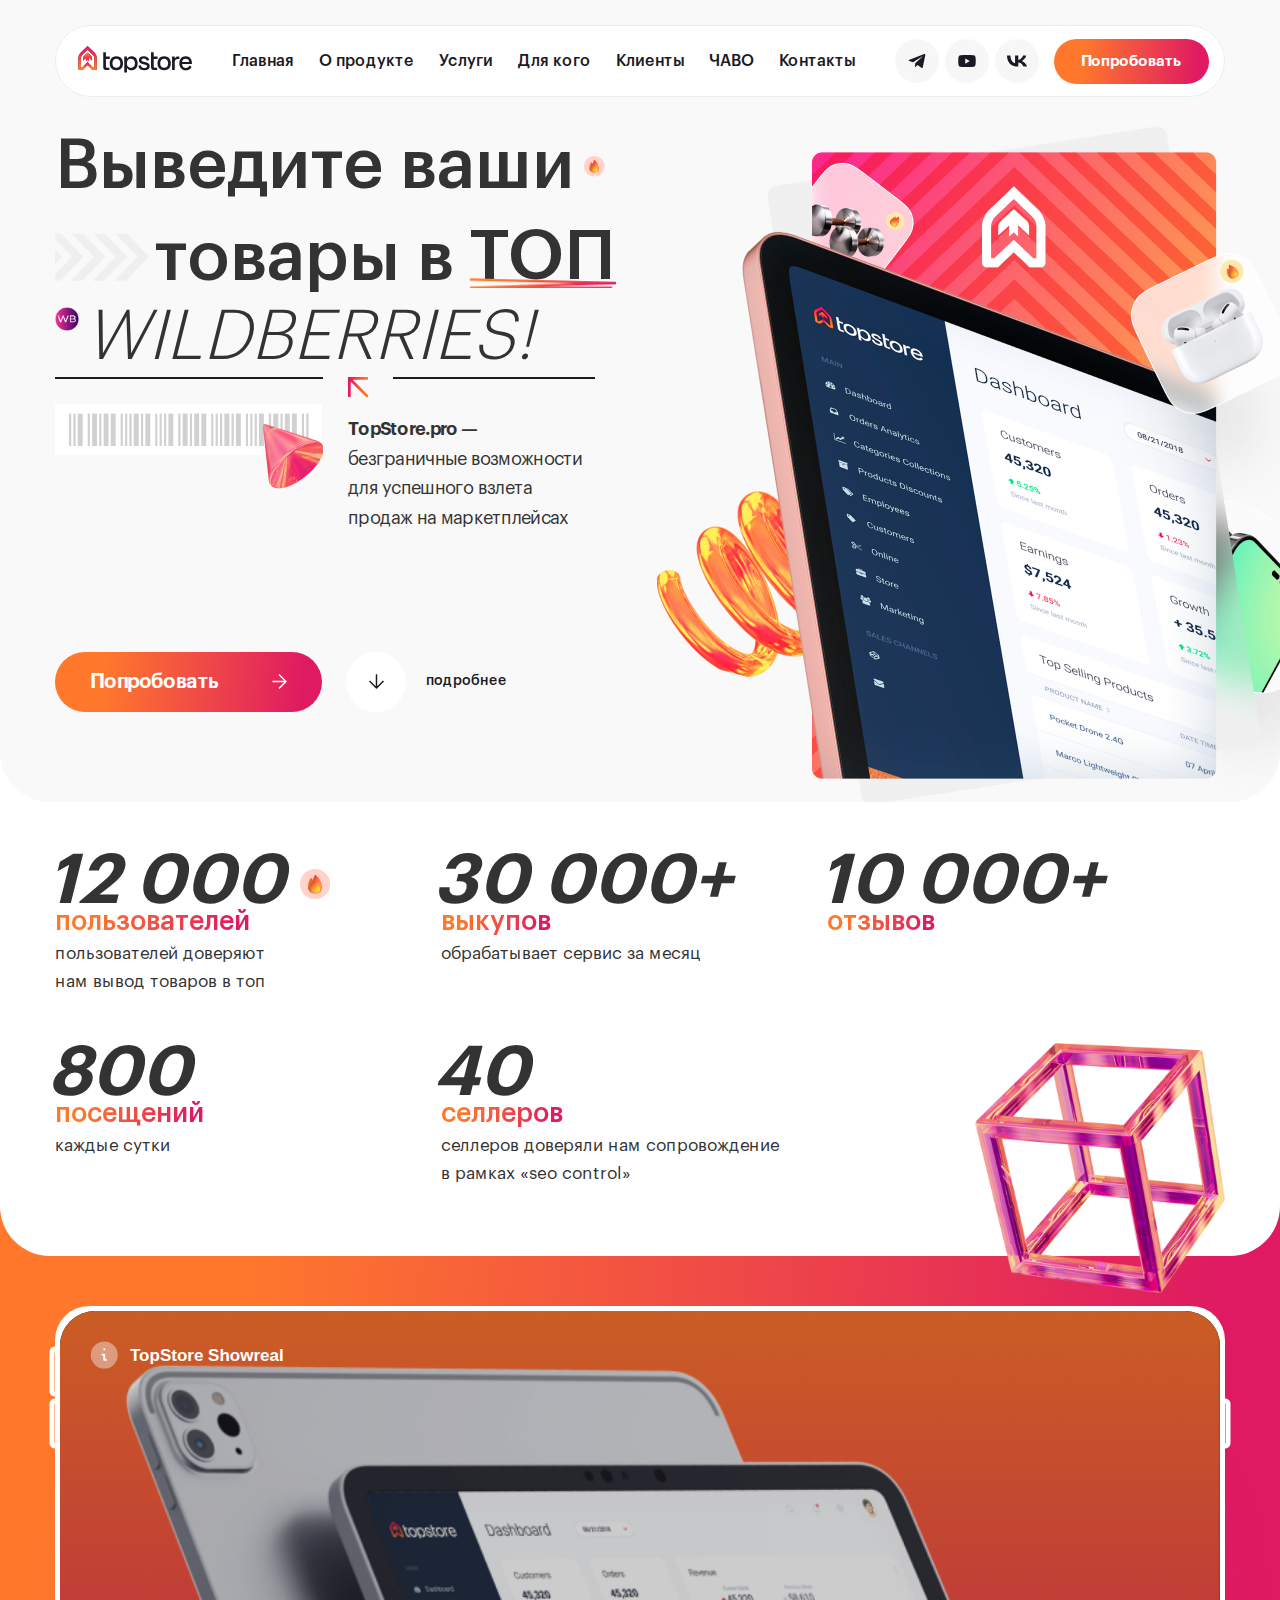
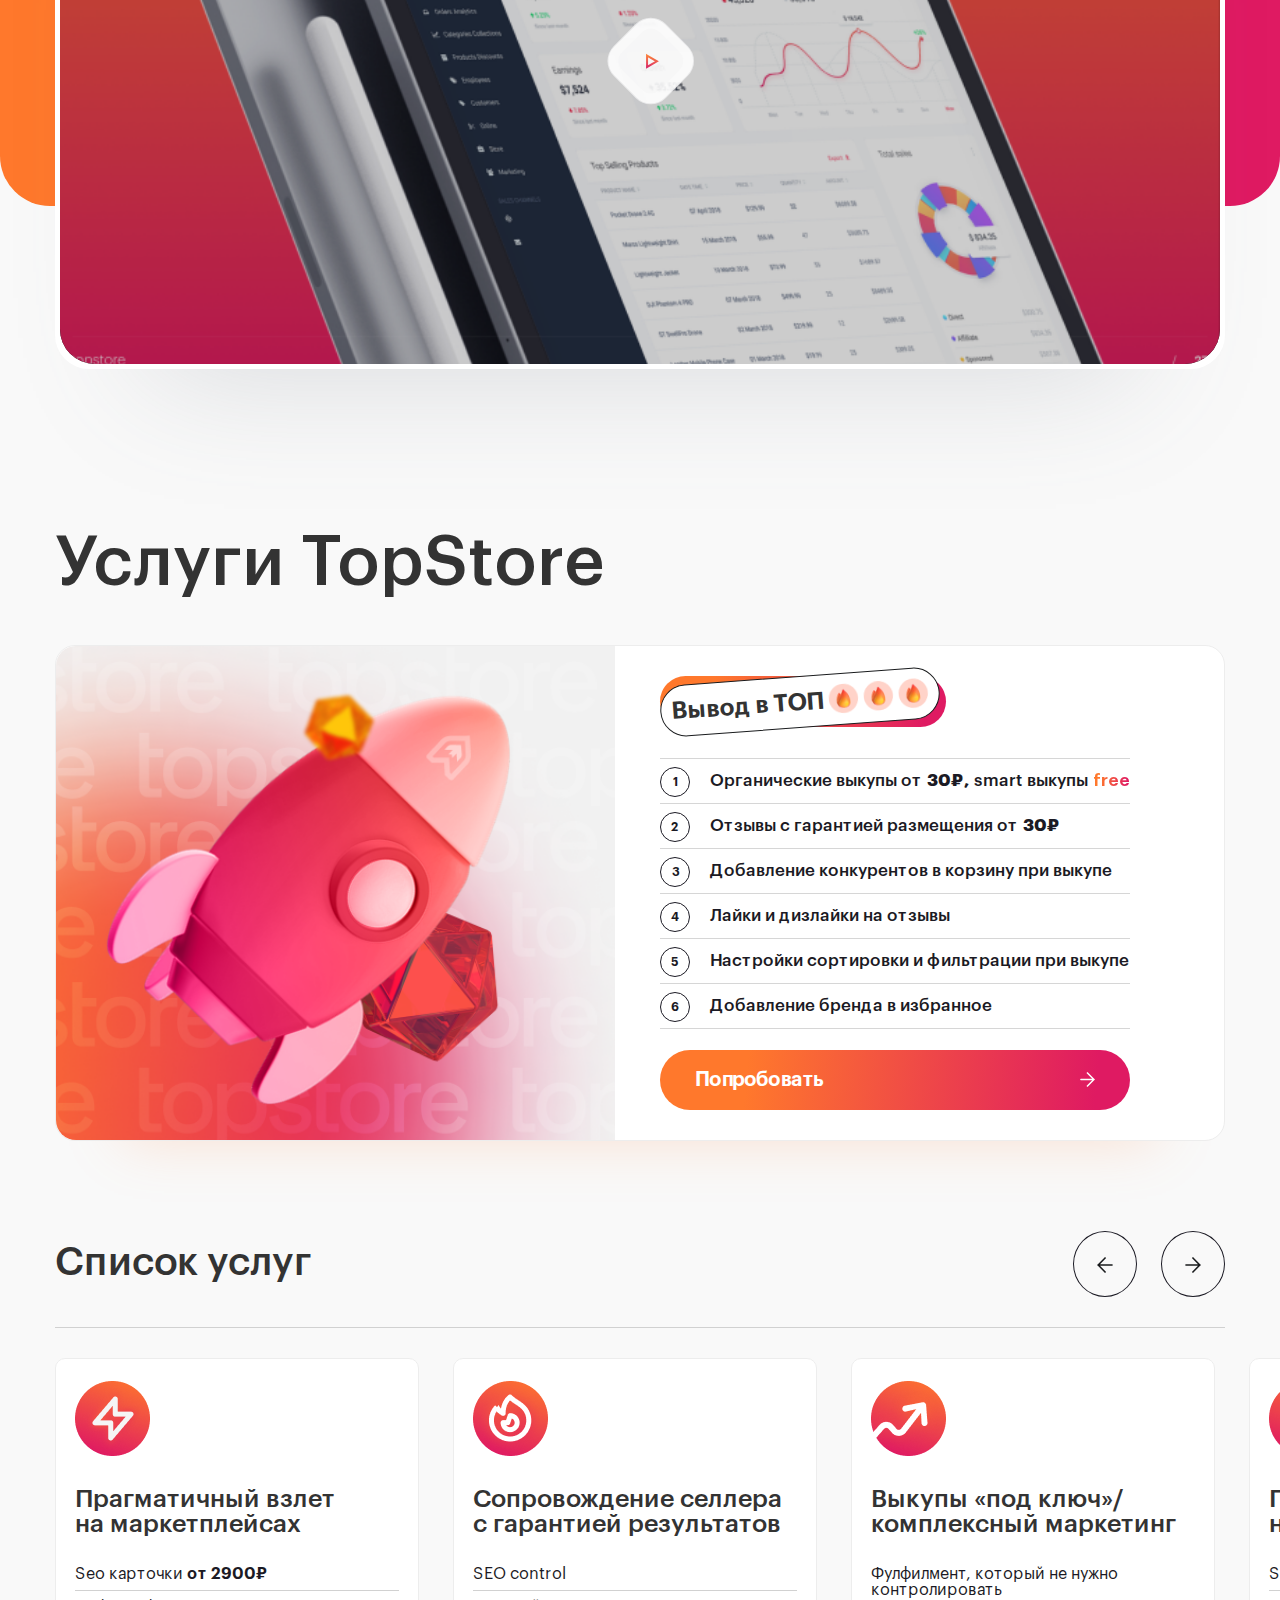
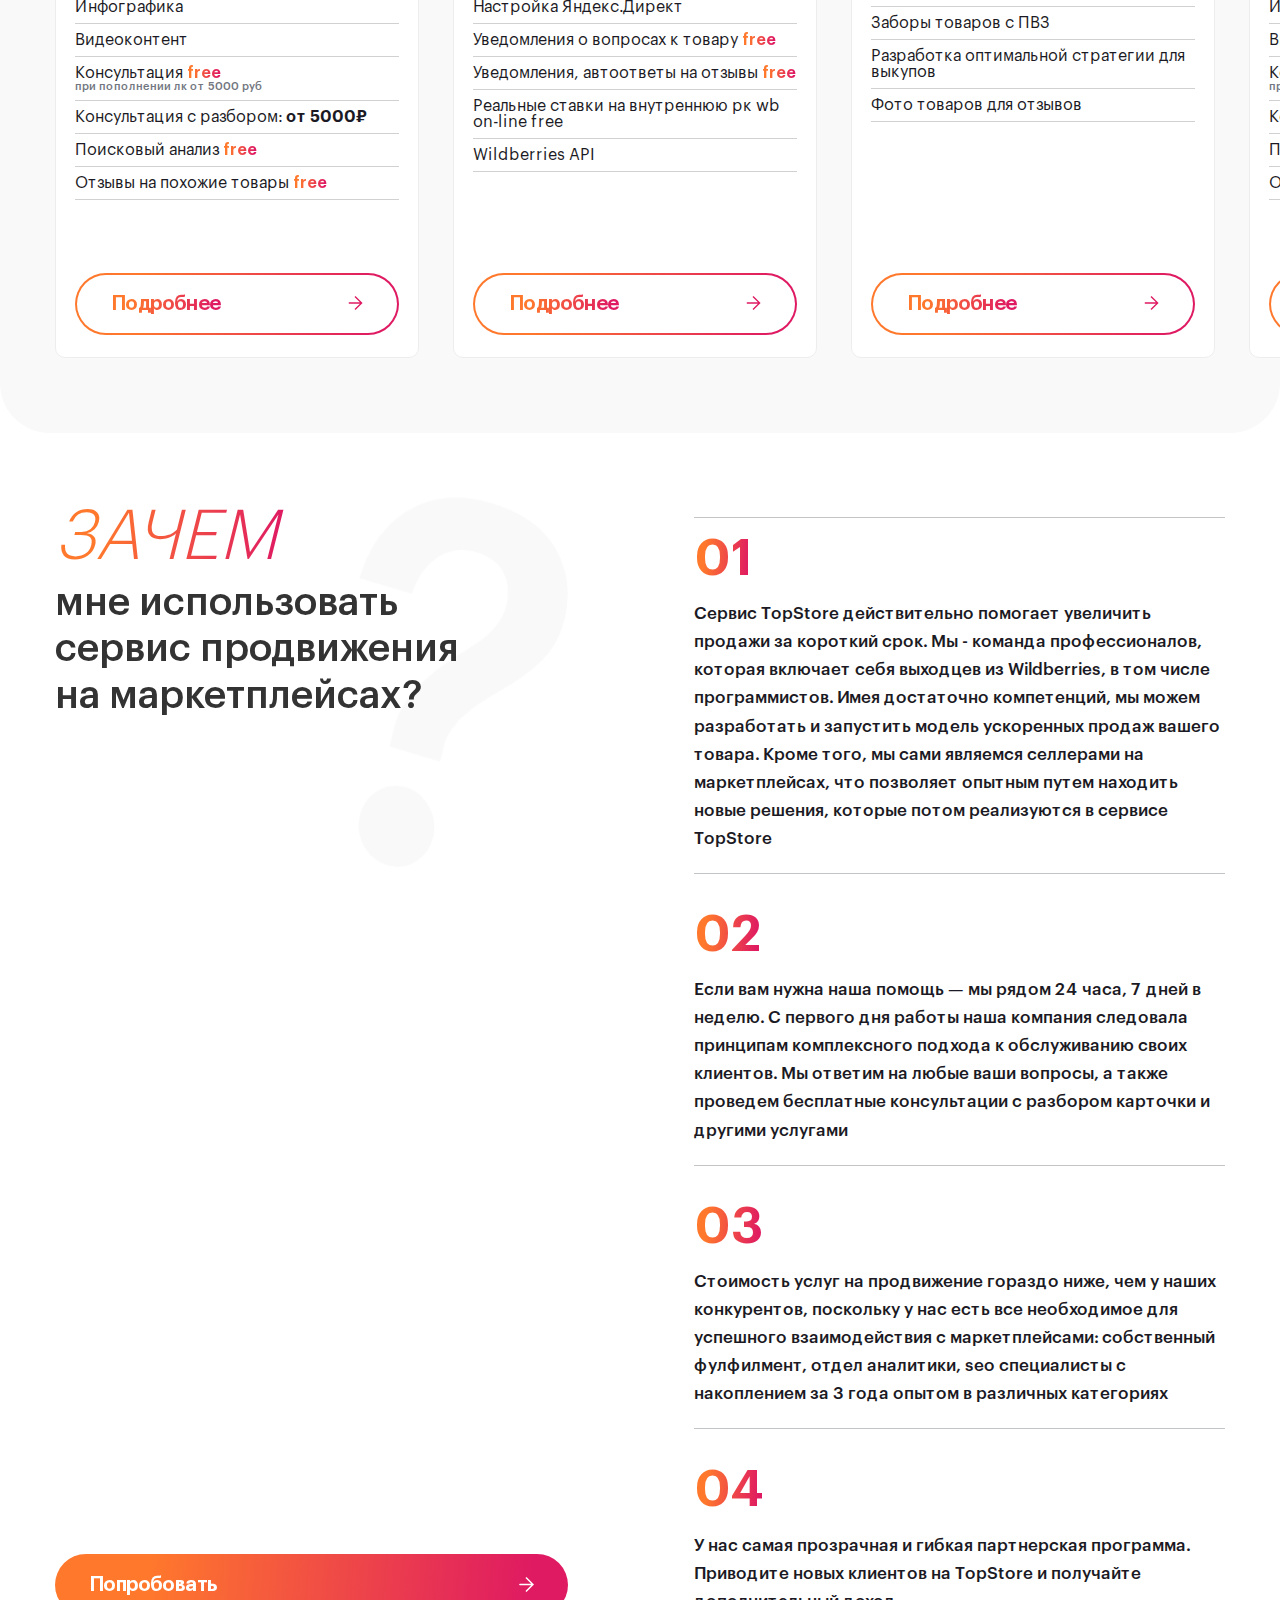
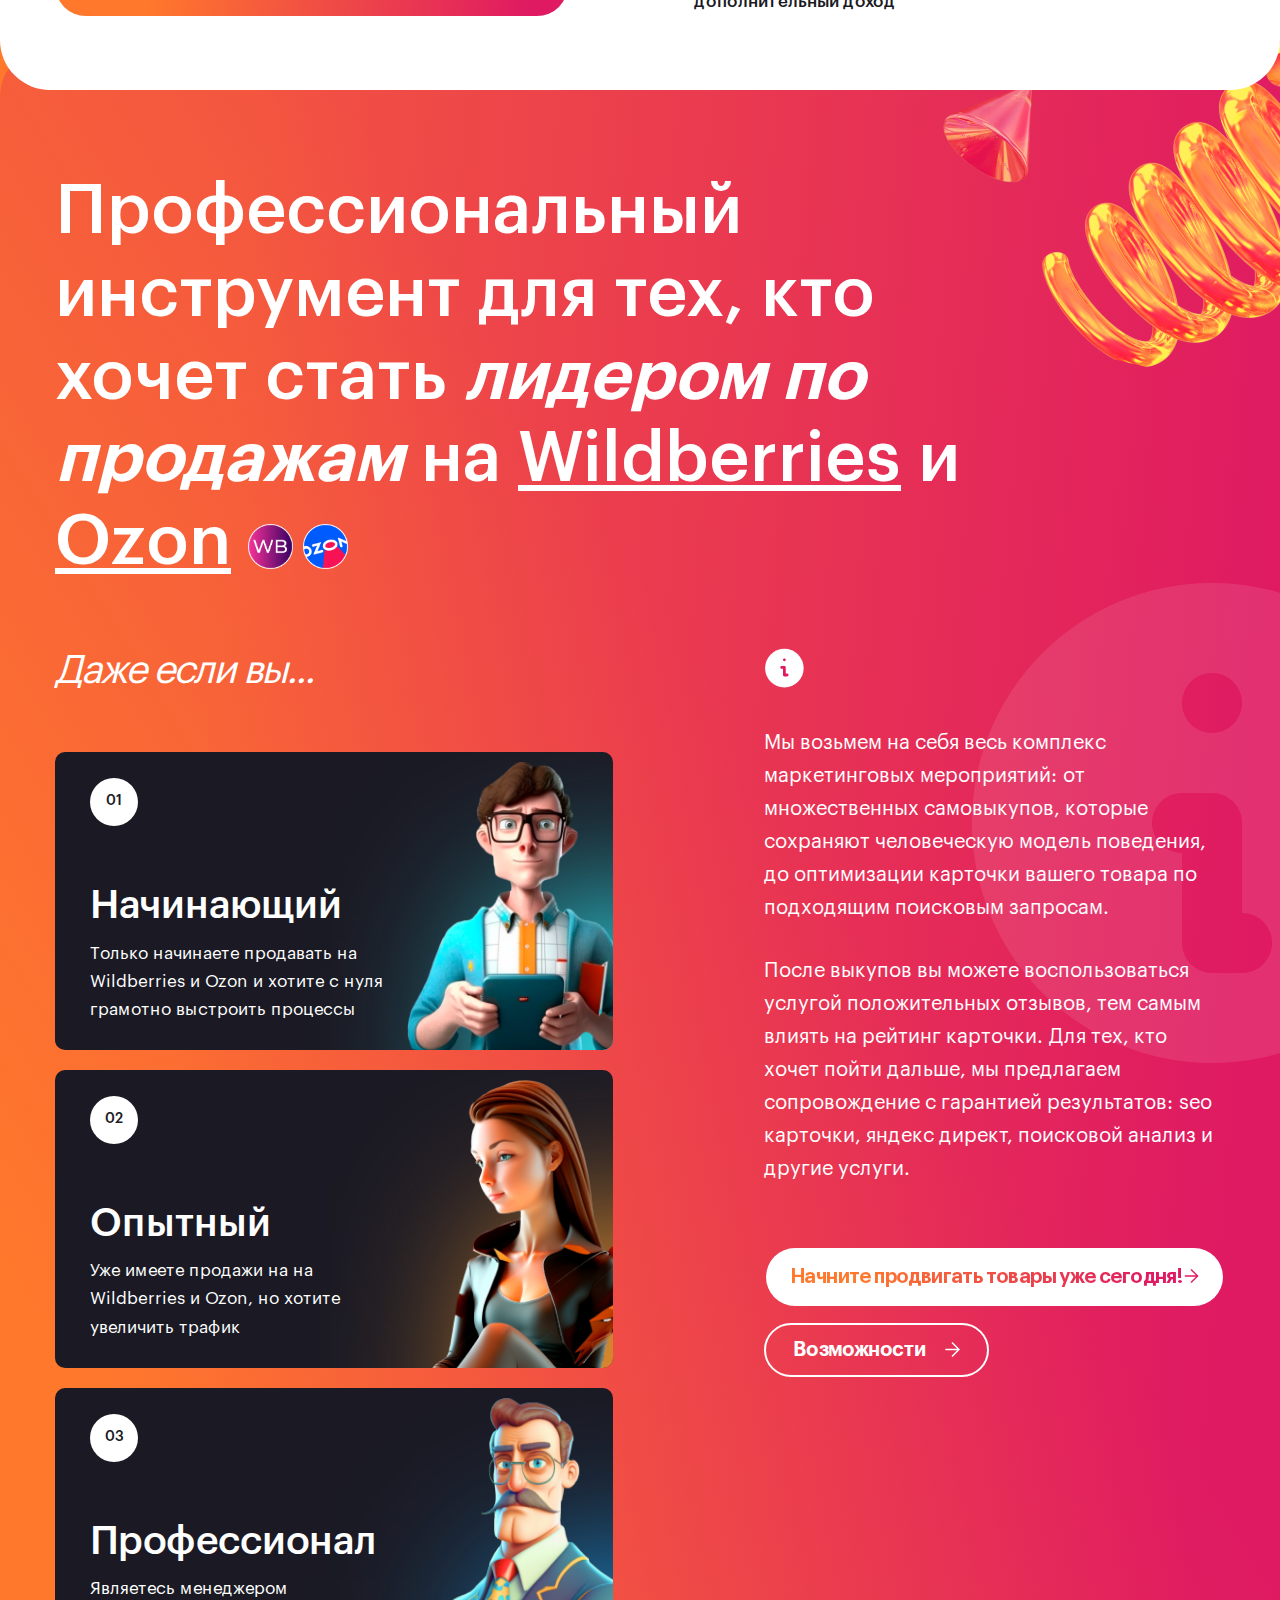
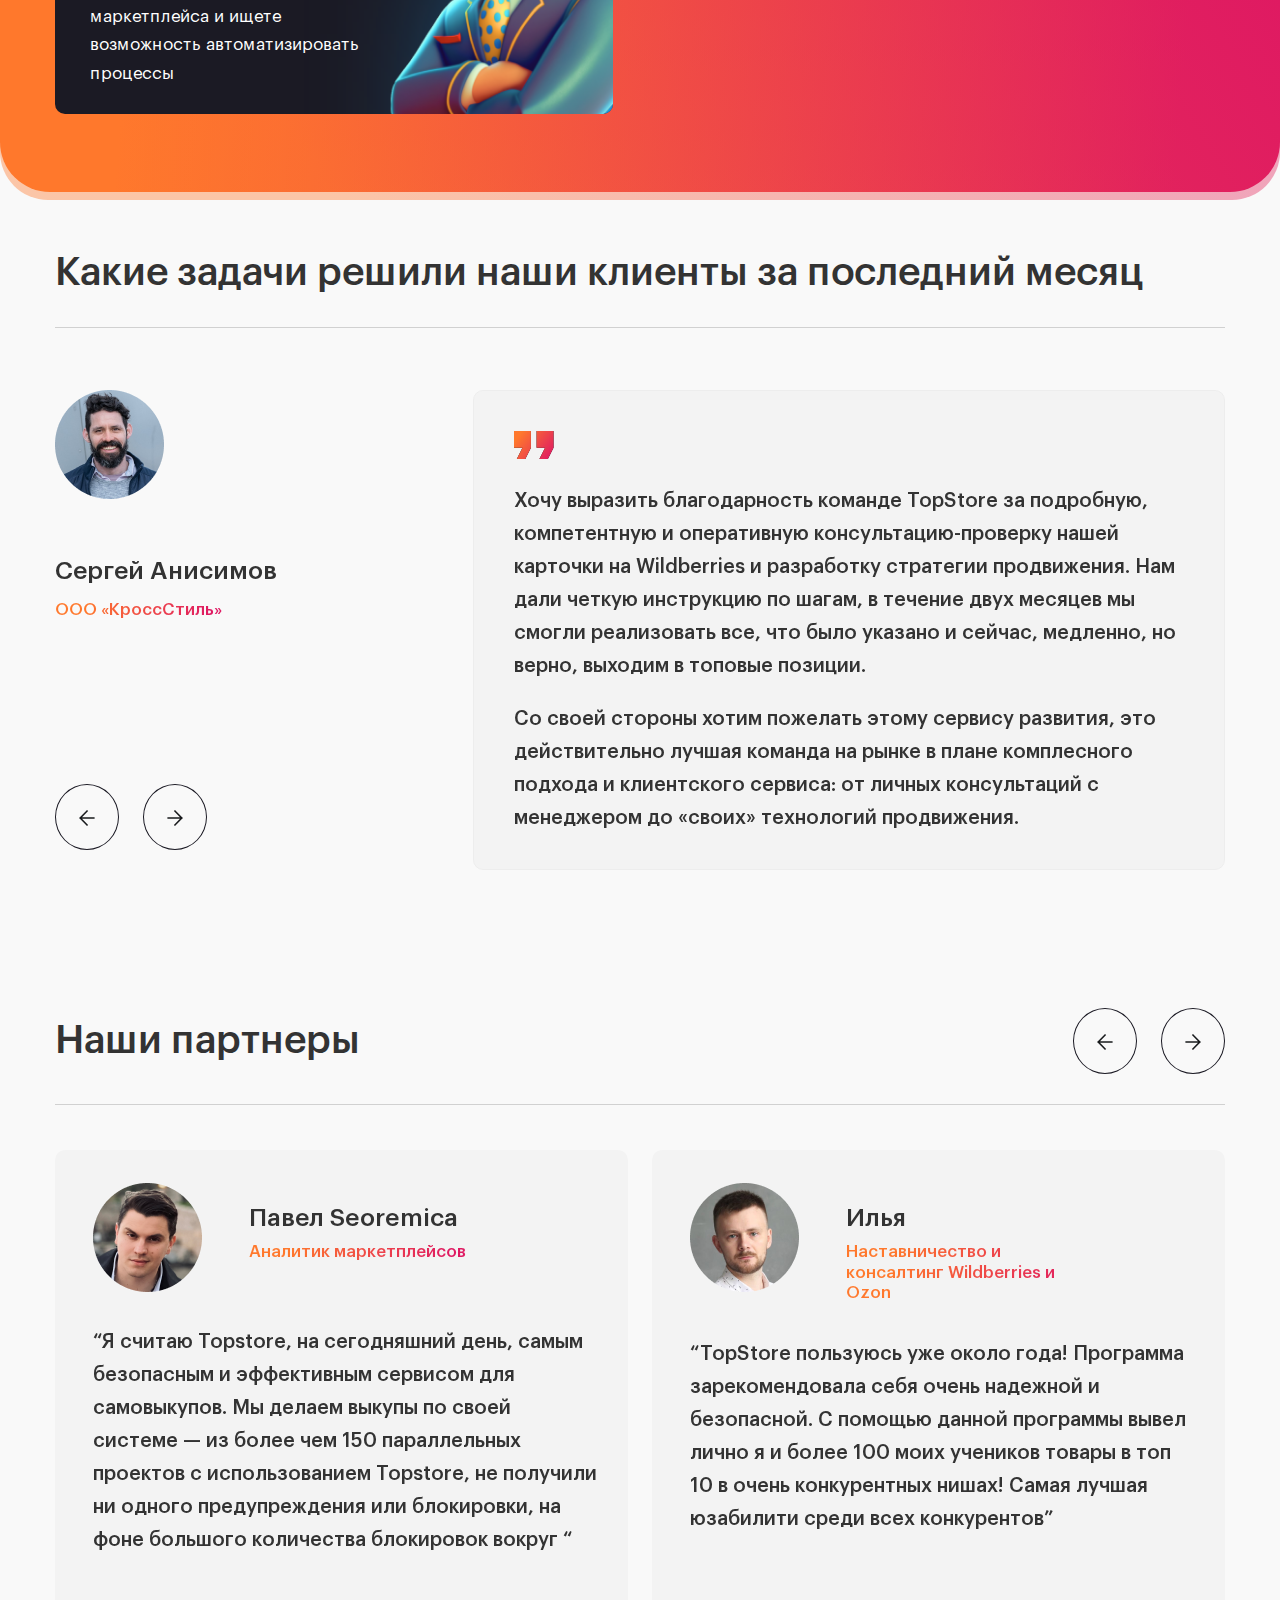
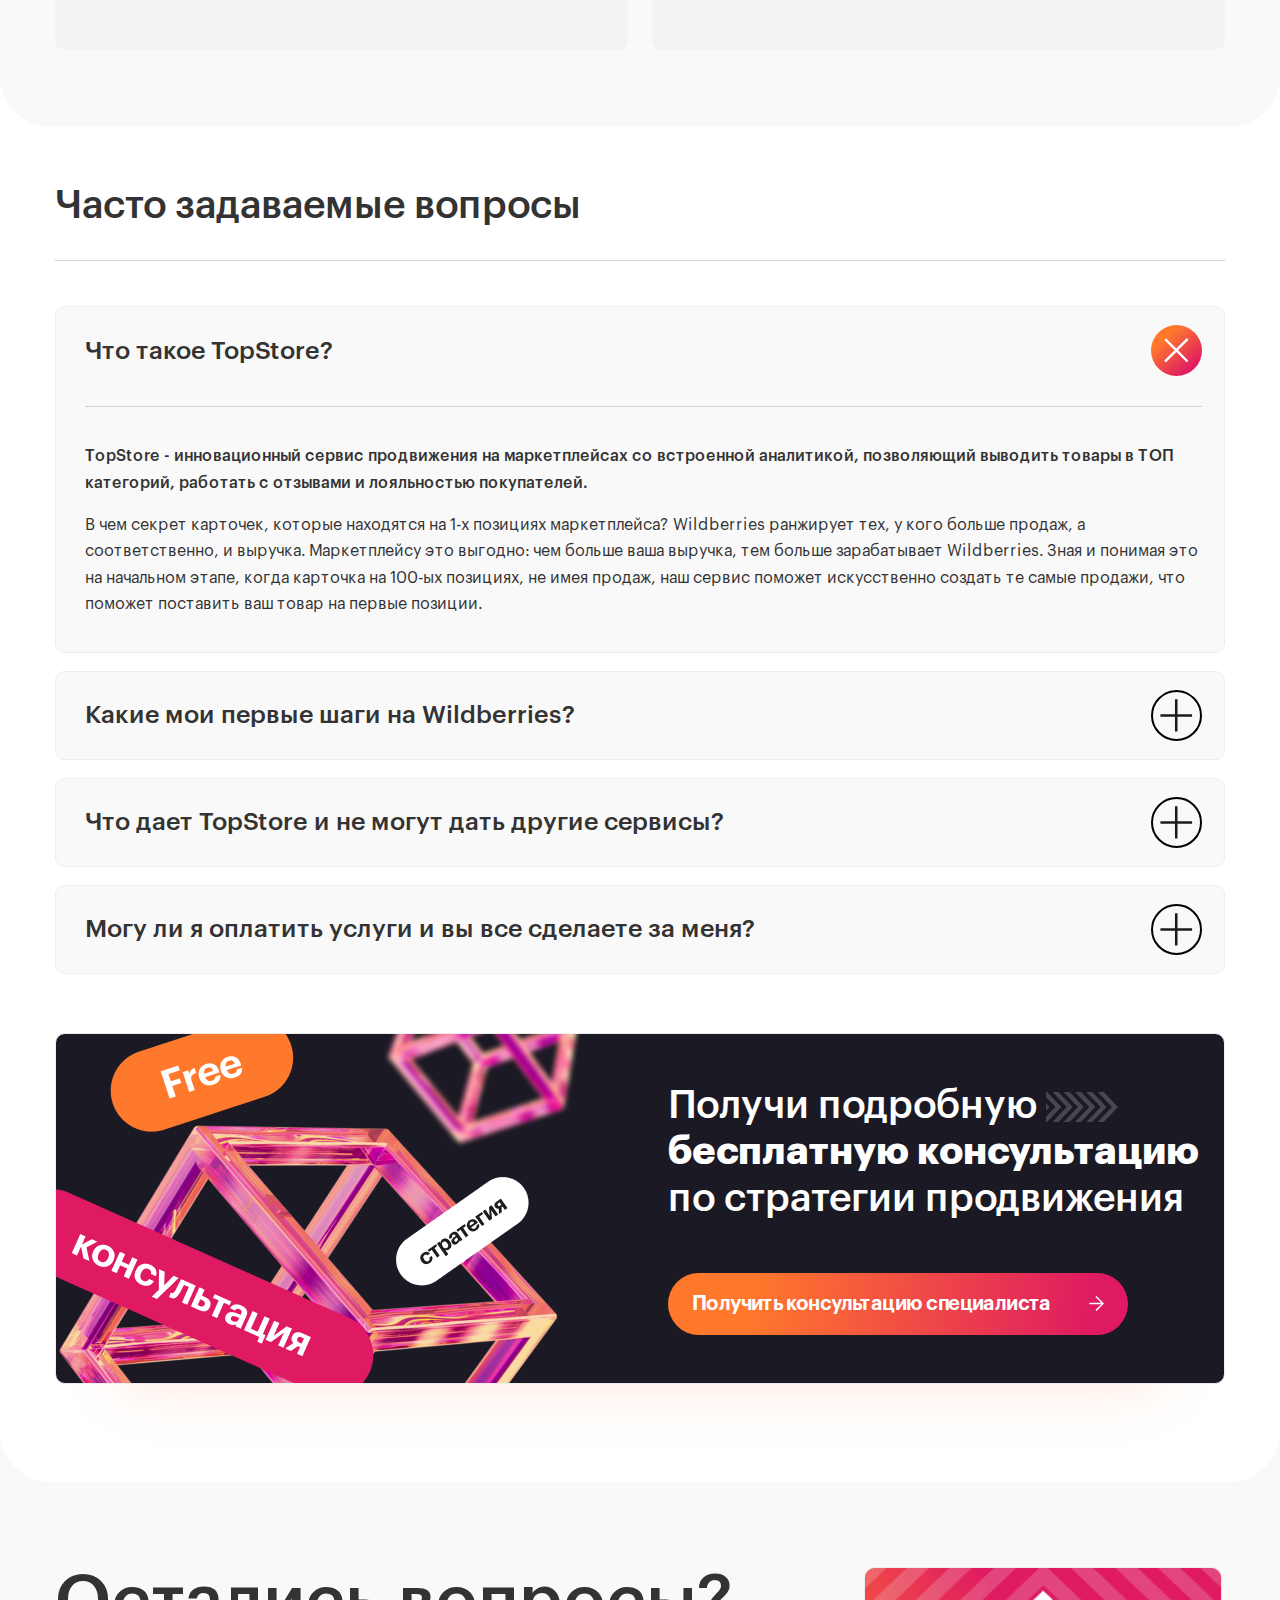
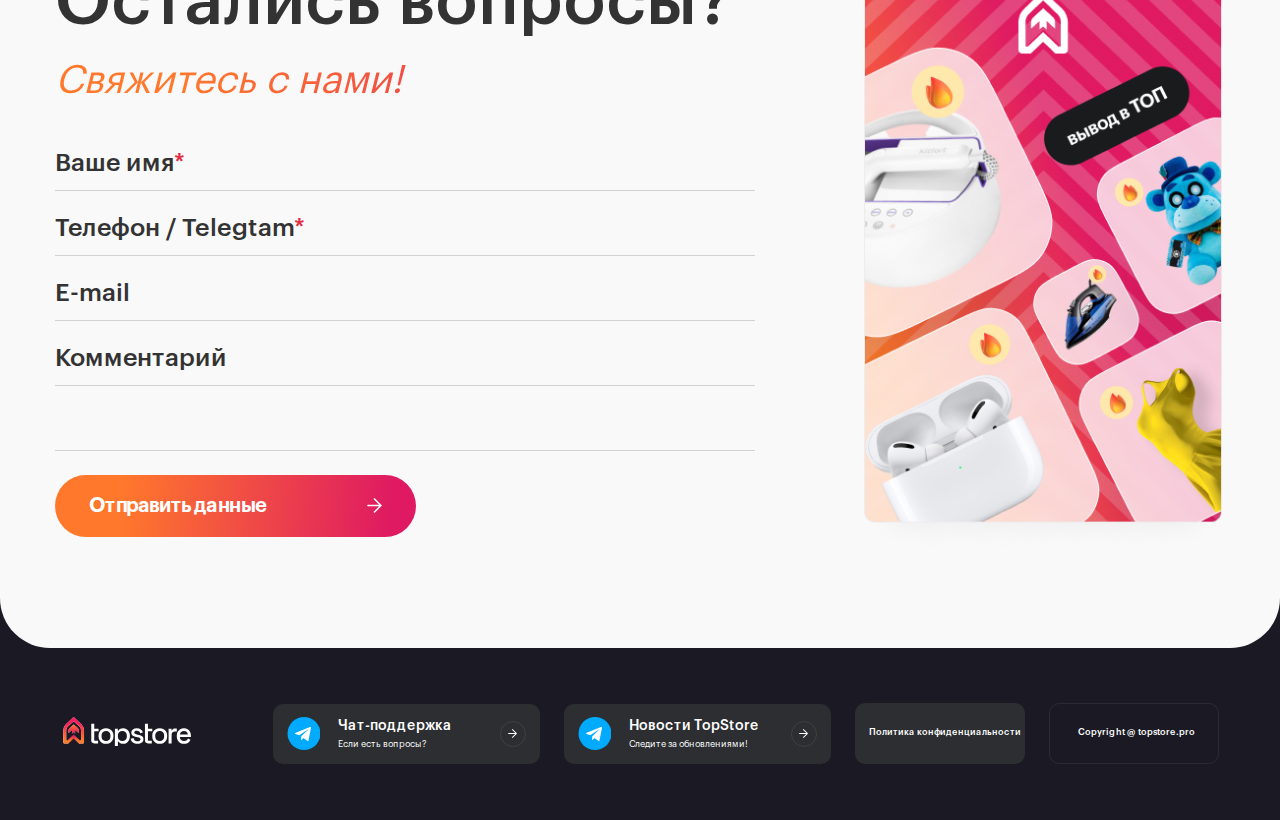
==== commit c5bed211: "add" ====
--- a/index.html
+++ b/index.html
@@ -442,11 +442,11 @@
 						<div class="item">
 							<div class="title">
 								<div class="icon">
-									<img src="img/human2.png" alt="#">
+									<img src="img/human8.png" alt="#">
 								</div>
 								<div class="fio">
-									<h3 class="h3">Андрей Андропов</h3>
-									<span>ООО «СамараТрейд»</span>
+									<h3 class="h3">Ольга Лозовских</h3>
+									<span></span>
 								</div>
 							</div>
 							<div class="texts">
@@ -455,17 +455,34 @@
 								</div>
 								<div class="text">
 									<p>
-										Со своей стороны хотим
-										пожелать этому сервису развития, это действительно лучшая команда на рынке в плане комплесного подхода и клиентского
-										сервиса: от личных консультаций
-										с менеджером до «своих» технологий продвижения.
+										Через сервис ТопСтор делала самовыкупы, отзывы и лайки.
+										Сегодня получила первый заказ с Валдберис. Спасибо.
 									</p>
+								</div>
+							</div>
+						</div>
+						<div class="item">
+							<div class="title">
+								<div class="icon">
+									<img src="img/human7.png" alt="#">
+								</div>
+								<div class="fio">
+									<h3 class="h3">Артем</h3>
+									<span></span>
+								</div>
+							</div>
+							<div class="texts">
+								<div class="quote">
+									<img src="img/quote.svg" alt="">
+								</div>
+								<div class="text">
 									<p>
-										Хочу выразить благодарность команде TopStore за подробную, компетентную и оперативную консультацию-проверку нашей
-										карточки на Wildberries и разработку стратегии продвижения.
-										Нам дали четкую инструкцию по шагам, в течение двух месяцев мы
-										смогли реализовать все, что было указано и сейчас, медленно,
-										но верно, выходим в топовые позиции.
+										Мне понравился этот этот инструмент. Удобный и понятный личный кабинет (с приветственными бонусами).
+										Зарегистрировался,
+										выбрал нужную услугу, оплатил и стартовал. По ходу работы, понял, что необходимо подключить СЕО, а после бесплатной
+										консультации взял услуги пакетом. Сейчас товары автоматически поднимаются. Рекомендую! Ребята действительно делают
+										очень
+										крутой проект!
 									</p>
 								</div>
 							</div>
--- a/css/main.min.css
+++ b/css/main.min.css
@@ -1 +1 @@
-@font-face{font-family:graphlink;font-style:normal;font-weight:100;src:url(../fonts/GraphikLCG-Thin.eot);src:url(../fonts/GraphikLCG-Thin.eot?#iefix) format("embedded-opentype"),url(../fonts/GraphikLCG-Thin.woff) format("woff"),url(../fonts/GraphikLCG-Thin.ttf) format("truetype")}@font-face{font-family:graphlink;font-style:normal;font-weight:300;src:url(../fonts/GraphikLCG-Light.eot);src:url(../fonts/GraphikLCG-Light.eot?#iefix) format("embedded-opentype"),url(../fonts/GraphikLCG-Light.woff) format("woff"),url(../fonts/GraphikLCG-Light.ttf) format("truetype")}@font-face{font-family:graphlink;font-style:normal;font-weight:400;src:url(../fonts/GraphikLCG-Regular.eot);src:url(../fonts/GraphikLCG-Regular.eot?#iefix) format("embedded-opentype"),url(../fonts/GraphikLCG-Regular.woff) format("woff"),url(../fonts/GraphikLCG-Regular.ttf) format("truetype")}@font-face{font-family:graphlink;font-style:normal;font-weight:500;src:url(../fonts/GraphikLCG-Medium.eot);src:url(../fonts/GraphikLCG-Medium.eot?#iefix) format("embedded-opentype"),url(../fonts/GraphikLCG-Medium.woff) format("woff"),url(../fonts/GraphikLCG-Medium.ttf) format("truetype")}@font-face{font-family:graphlink;font-style:normal;font-weight:600;src:url(../fonts/GraphikLCG-Semibold.eot);src:url(../fonts/GraphikLCG-Semibold.eot?#iefix) format("embedded-opentype"),url(../fonts/GraphikLCG-Semibold.woff) format("woff"),url(../fonts/GraphikLCG-Semibold.ttf) format("truetype")}@font-face{font-family:graphlink;font-style:normal;font-weight:700;src:url(../fonts/GraphikLCG-Bold.eot);src:url(../fonts/GraphikLCG-Bold.eot?#iefix) format("embedded-opentype"),url(../fonts/GraphikLCG-Bold.woff) format("woff"),url(../fonts/GraphikLCG-Bold.ttf) format("truetype")}html{-ms-text-size-adjust:100%;-webkit-text-size-adjust:100%;font-family:sans-serif}body{margin:0}article,aside,details,figcaption,figure,footer,header,hgroup,main,menu,nav,section,summary{display:block}audio,canvas,progress,video{display:inline-block;vertical-align:baseline}audio:not([controls]){display:none;height:0}[hidden],template{display:none}a{background-color:transparent}a:active,a:hover{outline:0}abbr[title]{border-bottom:1px dotted}b,strong{font-weight:700}dfn{font-style:italic}h1{font-size:2em;margin:.67em 0}mark{background:#ff0;color:#000}small{font-size:80%}sub,sup{font-size:75%;line-height:0;position:relative;vertical-align:baseline}sup{top:-.5em}sub{bottom:-.25em}img{border:0}svg:not(:root){overflow:hidden}figure{margin:1em 40px}hr{-webkit-box-sizing:content-box;box-sizing:content-box;height:0}pre{overflow:auto}code,kbd,pre,samp{font-family:monospace,monospace;font-size:1em}button,input,optgroup,select,textarea{color:inherit;font:inherit;margin:0}button{overflow:visible}button,select{text-transform:none}button,html input[type=button],input[type=reset],input[type=submit]{-webkit-appearance:button;cursor:pointer}button[disabled],html input[disabled]{cursor:default}button::-moz-focus-inner,input::-moz-focus-inner{border:0;padding:0}input{line-height:normal}input[type=checkbox],input[type=radio]{-webkit-box-sizing:border-box;box-sizing:border-box;padding:0}input[type=number]::-webkit-inner-spin-button,input[type=number]::-webkit-outer-spin-button{height:auto}input[type=search]{-webkit-appearance:textfield;-webkit-box-sizing:content-box;box-sizing:content-box}input[type=search]::-webkit-search-cancel-button,input[type=search]::-webkit-search-decoration{-webkit-appearance:none}fieldset{border:1px solid silver;margin:0 2px;padding:.35em .625em .75em}legend{border:0;padding:0}textarea{overflow:auto}optgroup{font-weight:700}table{border-collapse:collapse;border-spacing:0}td,th{padding:0}html{-webkit-tap-highlight-color:rgba(0,0,0,0);font-size:10px}body{background-color:#fff;color:#333;font-family:Helvetica Neue,Helvetica,Arial,sans-serif;font-size:14px;line-height:1.42857143}button,input,select,textarea{font-family:inherit;font-size:inherit;line-height:inherit}a{color:#337ab7;text-decoration:none}a:focus,a:hover{color:#23527c;text-decoration:underline}a:focus{outline:5px auto -webkit-focus-ring-color;outline-offset:-2px}figure{margin:0}img{vertical-align:middle}.img-rounded{border-radius:6px}.img-thumbnail{background-color:#fff;border:1px solid #ddd;border-radius:4px;display:inline-block;height:auto;line-height:1.42857143;max-width:100%;padding:4px;-webkit-transition:all .2s ease-in-out;-o-transition:all .2s ease-in-out;transition:all .2s ease-in-out}.img-circle{border-radius:50%}hr{border:0;border-top:1px solid #eee;margin-bottom:20px;margin-top:20px}.sr-only{clip:rect(0,0,0,0);border:0;height:1px;margin:-1px;overflow:hidden;padding:0;position:absolute;width:1px}.sr-only-focusable:active,.sr-only-focusable:focus{clip:auto;height:auto;margin:0;overflow:visible;position:static;width:auto}[role=button]{cursor:pointer}.container{margin-left:auto;margin-right:auto;padding-left:15px;padding-right:15px}@media (min-width:768px){.container{width:750px}}@media (min-width:992px){.container{width:970px}}@media (min-width:1200px){.container{width:1170px}}.container-fluid{margin-left:auto;margin-right:auto;padding-left:15px;padding-right:15px}.row{margin-left:-15px;margin-right:-15px}.col-lg-1,.col-lg-10,.col-lg-11,.col-lg-12,.col-lg-2,.col-lg-3,.col-lg-4,.col-lg-5,.col-lg-6,.col-lg-7,.col-lg-8,.col-lg-9,.col-md-1,.col-md-10,.col-md-11,.col-md-12,.col-md-2,.col-md-3,.col-md-4,.col-md-5,.col-md-6,.col-md-7,.col-md-8,.col-md-9,.col-sm-1,.col-sm-10,.col-sm-11,.col-sm-12,.col-sm-2,.col-sm-3,.col-sm-4,.col-sm-5,.col-sm-6,.col-sm-7,.col-sm-8,.col-sm-9,.col-xs-1,.col-xs-10,.col-xs-11,.col-xs-12,.col-xs-2,.col-xs-3,.col-xs-4,.col-xs-5,.col-xs-6,.col-xs-7,.col-xs-8,.col-xs-9{min-height:1px;padding-left:15px;padding-right:15px;position:relative}.col-xs-1,.col-xs-10,.col-xs-11,.col-xs-12,.col-xs-2,.col-xs-3,.col-xs-4,.col-xs-5,.col-xs-6,.col-xs-7,.col-xs-8,.col-xs-9{float:left}.col-xs-12{width:100%}.col-xs-11{width:91.66666667%}.col-xs-10{width:83.33333333%}.col-xs-9{width:75%}.col-xs-8{width:66.66666667%}.col-xs-7{width:58.33333333%}.col-xs-6{width:50%}.col-xs-5{width:41.66666667%}.col-xs-4{width:33.33333333%}.col-xs-3{width:25%}.col-xs-2{width:16.66666667%}.col-xs-1{width:8.33333333%}.col-xs-pull-12{right:100%}.col-xs-pull-11{right:91.66666667%}.col-xs-pull-10{right:83.33333333%}.col-xs-pull-9{right:75%}.col-xs-pull-8{right:66.66666667%}.col-xs-pull-7{right:58.33333333%}.col-xs-pull-6{right:50%}.col-xs-pull-5{right:41.66666667%}.col-xs-pull-4{right:33.33333333%}.col-xs-pull-3{right:25%}.col-xs-pull-2{right:16.66666667%}.col-xs-pull-1{right:8.33333333%}.col-xs-pull-0{right:auto}.col-xs-push-12{left:100%}.col-xs-push-11{left:91.66666667%}.col-xs-push-10{left:83.33333333%}.col-xs-push-9{left:75%}.col-xs-push-8{left:66.66666667%}.col-xs-push-7{left:58.33333333%}.col-xs-push-6{left:50%}.col-xs-push-5{left:41.66666667%}.col-xs-push-4{left:33.33333333%}.col-xs-push-3{left:25%}.col-xs-push-2{left:16.66666667%}.col-xs-push-1{left:8.33333333%}.col-xs-push-0{left:auto}.col-xs-offset-12{margin-left:100%}.col-xs-offset-11{margin-left:91.66666667%}.col-xs-offset-10{margin-left:83.33333333%}.col-xs-offset-9{margin-left:75%}.col-xs-offset-8{margin-left:66.66666667%}.col-xs-offset-7{margin-left:58.33333333%}.col-xs-offset-6{margin-left:50%}.col-xs-offset-5{margin-left:41.66666667%}.col-xs-offset-4{margin-left:33.33333333%}.col-xs-offset-3{margin-left:25%}.col-xs-offset-2{margin-left:16.66666667%}.col-xs-offset-1{margin-left:8.33333333%}.col-xs-offset-0{margin-left:0}@media (min-width:768px){.col-sm-1,.col-sm-10,.col-sm-11,.col-sm-12,.col-sm-2,.col-sm-3,.col-sm-4,.col-sm-5,.col-sm-6,.col-sm-7,.col-sm-8,.col-sm-9{float:left}.col-sm-12{width:100%}.col-sm-11{width:91.66666667%}.col-sm-10{width:83.33333333%}.col-sm-9{width:75%}.col-sm-8{width:66.66666667%}.col-sm-7{width:58.33333333%}.col-sm-6{width:50%}.col-sm-5{width:41.66666667%}.col-sm-4{width:33.33333333%}.col-sm-3{width:25%}.col-sm-2{width:16.66666667%}.col-sm-1{width:8.33333333%}.col-sm-pull-12{right:100%}.col-sm-pull-11{right:91.66666667%}.col-sm-pull-10{right:83.33333333%}.col-sm-pull-9{right:75%}.col-sm-pull-8{right:66.66666667%}.col-sm-pull-7{right:58.33333333%}.col-sm-pull-6{right:50%}.col-sm-pull-5{right:41.66666667%}.col-sm-pull-4{right:33.33333333%}.col-sm-pull-3{right:25%}.col-sm-pull-2{right:16.66666667%}.col-sm-pull-1{right:8.33333333%}.col-sm-pull-0{right:auto}.col-sm-push-12{left:100%}.col-sm-push-11{left:91.66666667%}.col-sm-push-10{left:83.33333333%}.col-sm-push-9{left:75%}.col-sm-push-8{left:66.66666667%}.col-sm-push-7{left:58.33333333%}.col-sm-push-6{left:50%}.col-sm-push-5{left:41.66666667%}.col-sm-push-4{left:33.33333333%}.col-sm-push-3{left:25%}.col-sm-push-2{left:16.66666667%}.col-sm-push-1{left:8.33333333%}.col-sm-push-0{left:auto}.col-sm-offset-12{margin-left:100%}.col-sm-offset-11{margin-left:91.66666667%}.col-sm-offset-10{margin-left:83.33333333%}.col-sm-offset-9{margin-left:75%}.col-sm-offset-8{margin-left:66.66666667%}.col-sm-offset-7{margin-left:58.33333333%}.col-sm-offset-6{margin-left:50%}.col-sm-offset-5{margin-left:41.66666667%}.col-sm-offset-4{margin-left:33.33333333%}.col-sm-offset-3{margin-left:25%}.col-sm-offset-2{margin-left:16.66666667%}.col-sm-offset-1{margin-left:8.33333333%}.col-sm-offset-0{margin-left:0}}@media (min-width:992px){.col-md-1,.col-md-10,.col-md-11,.col-md-12,.col-md-2,.col-md-3,.col-md-4,.col-md-5,.col-md-6,.col-md-7,.col-md-8,.col-md-9{float:left}.col-md-12{width:100%}.col-md-11{width:91.66666667%}.col-md-10{width:83.33333333%}.col-md-9{width:75%}.col-md-8{width:66.66666667%}.col-md-7{width:58.33333333%}.col-md-6{width:50%}.col-md-5{width:41.66666667%}.col-md-4{width:33.33333333%}.col-md-3{width:25%}.col-md-2{width:16.66666667%}.col-md-1{width:8.33333333%}.col-md-pull-12{right:100%}.col-md-pull-11{right:91.66666667%}.col-md-pull-10{right:83.33333333%}.col-md-pull-9{right:75%}.col-md-pull-8{right:66.66666667%}.col-md-pull-7{right:58.33333333%}.col-md-pull-6{right:50%}.col-md-pull-5{right:41.66666667%}.col-md-pull-4{right:33.33333333%}.col-md-pull-3{right:25%}.col-md-pull-2{right:16.66666667%}.col-md-pull-1{right:8.33333333%}.col-md-pull-0{right:auto}.col-md-push-12{left:100%}.col-md-push-11{left:91.66666667%}.col-md-push-10{left:83.33333333%}.col-md-push-9{left:75%}.col-md-push-8{left:66.66666667%}.col-md-push-7{left:58.33333333%}.col-md-push-6{left:50%}.col-md-push-5{left:41.66666667%}.col-md-push-4{left:33.33333333%}.col-md-push-3{left:25%}.col-md-push-2{left:16.66666667%}.col-md-push-1{left:8.33333333%}.col-md-push-0{left:auto}.col-md-offset-12{margin-left:100%}.col-md-offset-11{margin-left:91.66666667%}.col-md-offset-10{margin-left:83.33333333%}.col-md-offset-9{margin-left:75%}.col-md-offset-8{margin-left:66.66666667%}.col-md-offset-7{margin-left:58.33333333%}.col-md-offset-6{margin-left:50%}.col-md-offset-5{margin-left:41.66666667%}.col-md-offset-4{margin-left:33.33333333%}.col-md-offset-3{margin-left:25%}.col-md-offset-2{margin-left:16.66666667%}.col-md-offset-1{margin-left:8.33333333%}.col-md-offset-0{margin-left:0}}@media (min-width:1200px){.col-lg-1,.col-lg-10,.col-lg-11,.col-lg-12,.col-lg-2,.col-lg-3,.col-lg-4,.col-lg-5,.col-lg-6,.col-lg-7,.col-lg-8,.col-lg-9{float:left}.col-lg-12{width:100%}.col-lg-11{width:91.66666667%}.col-lg-10{width:83.33333333%}.col-lg-9{width:75%}.col-lg-8{width:66.66666667%}.col-lg-7{width:58.33333333%}.col-lg-6{width:50%}.col-lg-5{width:41.66666667%}.col-lg-4{width:33.33333333%}.col-lg-3{width:25%}.col-lg-2{width:16.66666667%}.col-lg-1{width:8.33333333%}.col-lg-pull-12{right:100%}.col-lg-pull-11{right:91.66666667%}.col-lg-pull-10{right:83.33333333%}.col-lg-pull-9{right:75%}.col-lg-pull-8{right:66.66666667%}.col-lg-pull-7{right:58.33333333%}.col-lg-pull-6{right:50%}.col-lg-pull-5{right:41.66666667%}.col-lg-pull-4{right:33.33333333%}.col-lg-pull-3{right:25%}.col-lg-pull-2{right:16.66666667%}.col-lg-pull-1{right:8.33333333%}.col-lg-pull-0{right:auto}.col-lg-push-12{left:100%}.col-lg-push-11{left:91.66666667%}.col-lg-push-10{left:83.33333333%}.col-lg-push-9{left:75%}.col-lg-push-8{left:66.66666667%}.col-lg-push-7{left:58.33333333%}.col-lg-push-6{left:50%}.col-lg-push-5{left:41.66666667%}.col-lg-push-4{left:33.33333333%}.col-lg-push-3{left:25%}.col-lg-push-2{left:16.66666667%}.col-lg-push-1{left:8.33333333%}.col-lg-push-0{left:auto}.col-lg-offset-12{margin-left:100%}.col-lg-offset-11{margin-left:91.66666667%}.col-lg-offset-10{margin-left:83.33333333%}.col-lg-offset-9{margin-left:75%}.col-lg-offset-8{margin-left:66.66666667%}.col-lg-offset-7{margin-left:58.33333333%}.col-lg-offset-6{margin-left:50%}.col-lg-offset-5{margin-left:41.66666667%}.col-lg-offset-4{margin-left:33.33333333%}.col-lg-offset-3{margin-left:25%}.col-lg-offset-2{margin-left:16.66666667%}.col-lg-offset-1{margin-left:8.33333333%}.col-lg-offset-0{margin-left:0}}.clearfix:after,.clearfix:before,.container-fluid:after,.container-fluid:before,.container:after,.container:before,.row:after,.row:before{content:" ";display:table}.clearfix:after,.container-fluid:after,.container:after,.row:after{clear:both}.center-block{display:block;margin-left:auto;margin-right:auto}.pull-right{float:right!important}.pull-left{float:left!important}.hide{display:none!important}.show{display:block!important}.invisible{visibility:hidden}.text-hide{background-color:transparent;border:0;color:transparent;font:0/0 a;text-shadow:none}.hidden{display:none!important}.affix{position:fixed}@-ms-viewport{width:device-width}.visible-lg,.visible-lg-block,.visible-lg-inline,.visible-lg-inline-block,.visible-md,.visible-md-block,.visible-md-inline,.visible-md-inline-block,.visible-sm,.visible-sm-block,.visible-sm-inline,.visible-sm-inline-block,.visible-xs,.visible-xs-block,.visible-xs-inline,.visible-xs-inline-block{display:none!important}@media (max-width:767px){.visible-xs{display:block!important}table.visible-xs{display:table!important}tr.visible-xs{display:table-row!important}td.visible-xs,th.visible-xs{display:table-cell!important}.visible-xs-block{display:block!important}.visible-xs-inline{display:inline!important}.visible-xs-inline-block{display:inline-block!important}}@media (min-width:768px) and (max-width:991px){.visible-sm{display:block!important}table.visible-sm{display:table!important}tr.visible-sm{display:table-row!important}td.visible-sm,th.visible-sm{display:table-cell!important}.visible-sm-block{display:block!important}.visible-sm-inline{display:inline!important}.visible-sm-inline-block{display:inline-block!important}}@media (min-width:992px) and (max-width:1199px){.visible-md{display:block!important}table.visible-md{display:table!important}tr.visible-md{display:table-row!important}td.visible-md,th.visible-md{display:table-cell!important}.visible-md-block{display:block!important}.visible-md-inline{display:inline!important}.visible-md-inline-block{display:inline-block!important}}@media (min-width:1200px){.visible-lg{display:block!important}table.visible-lg{display:table!important}tr.visible-lg{display:table-row!important}td.visible-lg,th.visible-lg{display:table-cell!important}.visible-lg-block{display:block!important}.visible-lg-inline{display:inline!important}.visible-lg-inline-block{display:inline-block!important}}@media (max-width:767px){.hidden-xs{display:none!important}}@media (min-width:768px) and (max-width:991px){.hidden-sm{display:none!important}}@media (min-width:992px) and (max-width:1199px){.hidden-md{display:none!important}}@media (min-width:1200px){.hidden-lg{display:none!important}}.visible-print{display:none!important}@media print{.visible-print{display:block!important}table.visible-print{display:table!important}tr.visible-print{display:table-row!important}td.visible-print,th.visible-print{display:table-cell!important}}.visible-print-block{display:none!important}@media print{.visible-print-block{display:block!important}}.visible-print-inline{display:none!important}@media print{.visible-print-inline{display:inline!important}}.visible-print-inline-block{display:none!important}@media print{.visible-print-inline-block{display:inline-block!important}.hidden-print{display:none!important}}.lazyYT-container{background-color:#000;direction:ltr;display:block;height:0;overflow:hidden;padding:0 0 56.25%;position:relative}.lazyYT-container iframe{border:0;bottom:0;height:100%;left:0;position:absolute;top:0;width:100%}.lazyYT-container .html5-info-bar{background-color:rgba(0,0,0,.8);color:#fff;font-family:Arial,Helvetica,sans-serif;font-size:12px;height:30px;overflow:hidden;position:absolute;top:0;-webkit-transition:opacity .25s cubic-bezier(0,0,.2,1);-o-transition:opacity .25s cubic-bezier(0,0,.2,1);transition:opacity .25s cubic-bezier(0,0,.2,1);width:100%;z-index:935}.lazyYT-container .html5-title{padding-left:12px;padding-right:6px}.lazyYT-container .html5-title-text-wrapper{word-wrap:normal;overflow:hidden;-o-text-overflow:ellipsis;text-overflow:ellipsis;white-space:nowrap}.lazyYT-container .html5-title-text{color:#ccc;font-size:13px;line-height:30px;text-decoration:none;width:100%}.lazyYT-container .html5-title-text:hover{color:#fff;text-decoration:underline}.ytp-thumbnail{background-position:50% 50%;background-repeat:no-repeat;background-size:cover;cursor:pointer;padding-bottom:inherit}.ytp-large-play-button{font-size:normal!important;font-weight:400!important;height:60px!important;left:50%!important;line-height:1!important;margin:-29px 0 0 -42px!important;opacity:.9;padding:0!important;position:absolute;top:50%!important;width:86px!important}.ytp-large-play-button-svg{fill:#1f1f1f;opacity:.9}.lazyYT-image-loaded:hover .ytp-large-play-button-svg,.ytp-large-play-button:focus .ytp-large-play-button-svg{fill:#cc181e;opacity:1}.owl-theme .owl-dots,.owl-theme .owl-nav{-webkit-tap-highlight-color:transparent;text-align:center}.owl-theme .owl-nav{margin-top:10px}.owl-theme .owl-nav [class*=owl-]{background:#d6d6d6;border-radius:3px;color:#fff;cursor:pointer;display:inline-block;font-size:14px;margin:5px;padding:4px 7px}.owl-theme .owl-nav [class*=owl-]:hover{background:#869791;color:#fff;text-decoration:none}.owl-theme .owl-nav .disabled{cursor:default;opacity:.5}.owl-theme .owl-nav.disabled+.owl-dots{margin-top:10px}.owl-theme .owl-dots .owl-dot{zoom:1;display:inline-block}.owl-theme .owl-dots .owl-dot span{-webkit-backface-visibility:visible;background:#d6d6d6;border-radius:30px;display:block;height:10px;margin:5px 7px;-webkit-transition:opacity .2s ease;-o-transition:opacity .2s ease;transition:opacity .2s ease;width:10px}.owl-theme .owl-dots .owl-dot.active span,.owl-theme .owl-dots .owl-dot:hover span{background:#869791}.owl-carousel,.owl-carousel .owl-item{-webkit-tap-highlight-color:transparent;position:relative}.owl-carousel{display:none;width:100%;z-index:1}.owl-carousel .owl-stage{position:relative;-ms-touch-action:pan-Y}.owl-carousel .owl-stage:after{clear:both;content:".";display:block;height:0;line-height:0;visibility:hidden}.owl-carousel .owl-stage-outer{overflow:hidden;position:relative;-webkit-transform:translateZ(0)}.owl-carousel .owl-item{-webkit-touch-callout:none;-webkit-backface-visibility:hidden;float:left;min-height:1px}.owl-carousel .owl-item img{display:block;-webkit-transform-style:preserve-3d;width:100%}.owl-carousel .owl-dots.disabled,.owl-carousel .owl-nav.disabled{display:none}.no-js .owl-carousel,.owl-carousel.owl-loaded{display:block}.owl-carousel .owl-dot,.owl-carousel .owl-nav .owl-next,.owl-carousel .owl-nav .owl-prev{cursor:pointer;cursor:hand;-webkit-user-select:none;-moz-user-select:none;-ms-user-select:none;user-select:none}.owl-carousel.owl-loading{display:block;opacity:0}.owl-carousel.owl-hidden{opacity:0}.owl-carousel.owl-refresh .owl-item{visibility:hidden}.owl-carousel.owl-drag .owl-item{-webkit-user-select:none;-moz-user-select:none;-ms-user-select:none;user-select:none}.owl-carousel.owl-grab{cursor:move;cursor:-webkit-grab;cursor:grab}.owl-carousel.owl-rtl{direction:rtl}.owl-carousel.owl-rtl .owl-item{float:right}.owl-carousel .animated{-webkit-animation-duration:1s;animation-duration:1s;-webkit-animation-fill-mode:both;animation-fill-mode:both}.owl-carousel .owl-animated-in{z-index:0}.owl-carousel .owl-animated-out{z-index:1}.owl-carousel .fadeOut{-webkit-animation-name:fadeOut;animation-name:fadeOut}.owl-height{-webkit-transition:height .5s ease-in-out;-o-transition:height .5s ease-in-out;transition:height .5s ease-in-out}.owl-carousel .owl-item .owl-lazy{opacity:0;-webkit-transition:opacity .4s ease;-o-transition:opacity .4s ease;transition:opacity .4s ease}.owl-carousel .owl-item img.owl-lazy{-webkit-transform-style:preserve-3d;transform-style:preserve-3d}.owl-carousel .owl-video-wrapper{background:#000;height:100%;position:relative}.owl-carousel .owl-video-play-icon{-webkit-backface-visibility:hidden;background:url(owl.video.play.png) no-repeat;cursor:pointer;height:80px;left:50%;margin-left:-40px;margin-top:-40px;position:absolute;top:50%;transition:-webkit-transform .1s ease;-webkit-transition:-webkit-transform .1s ease;-o-transition:transform .1s ease;transition:transform .1s ease;transition:transform .1s ease,-webkit-transform .1s ease;width:80px;z-index:1}.owl-carousel .owl-video-play-icon:hover{-webkit-transform:scale(1.3);-ms-transform:scale(1.3);transform:scale(1.3)}.owl-carousel .owl-video-playing .owl-video-play-icon,.owl-carousel .owl-video-playing .owl-video-tn{display:none}.owl-carousel .owl-video-tn{background-position:50%;background-repeat:no-repeat;background-size:contain;height:100%;opacity:0;-webkit-transition:opacity .4s ease;-o-transition:opacity .4s ease;transition:opacity .4s ease}.owl-carousel .owl-video-frame{height:100%;position:relative;width:100%;z-index:1}:root{--animate-duration:1s;--animate-delay:1s;--animate-repeat:1}.animate__animated{-webkit-animation-duration:1s;animation-duration:1s;-webkit-animation-duration:var(--animate-duration);animation-duration:var(--animate-duration);-webkit-animation-fill-mode:both;animation-fill-mode:both}.animate__animated.animate__infinite{-webkit-animation-iteration-count:infinite;animation-iteration-count:infinite}.animate__animated.animate__repeat-1{-webkit-animation-iteration-count:1;animation-iteration-count:1;-webkit-animation-iteration-count:var(--animate-repeat);animation-iteration-count:var(--animate-repeat)}.animate__animated.animate__repeat-2{-webkit-animation-iteration-count:2;animation-iteration-count:2;-webkit-animation-iteration-count:calc(var(--animate-repeat)*2);animation-iteration-count:calc(var(--animate-repeat)*2)}.animate__animated.animate__repeat-3{-webkit-animation-iteration-count:3;animation-iteration-count:3;-webkit-animation-iteration-count:calc(var(--animate-repeat)*3);animation-iteration-count:calc(var(--animate-repeat)*3)}.animate__animated.animate__delay-1s{-webkit-animation-delay:1s;animation-delay:1s;-webkit-animation-delay:var(--animate-delay);animation-delay:var(--animate-delay)}.animate__animated.animate__delay-2s{-webkit-animation-delay:2s;animation-delay:2s;-webkit-animation-delay:calc(var(--animate-delay)*2);animation-delay:calc(var(--animate-delay)*2)}.animate__animated.animate__delay-3s{-webkit-animation-delay:3s;animation-delay:3s;-webkit-animation-delay:calc(var(--animate-delay)*3);animation-delay:calc(var(--animate-delay)*3)}.animate__animated.animate__delay-4s{-webkit-animation-delay:4s;animation-delay:4s;-webkit-animation-delay:calc(var(--animate-delay)*4);animation-delay:calc(var(--animate-delay)*4)}.animate__animated.animate__delay-5s{-webkit-animation-delay:5s;animation-delay:5s;-webkit-animation-delay:calc(var(--animate-delay)*5);animation-delay:calc(var(--animate-delay)*5)}.animate__animated.animate__faster{-webkit-animation-duration:.5s;animation-duration:.5s;-webkit-animation-duration:calc(var(--animate-duration)/2);animation-duration:calc(var(--animate-duration)/2)}.animate__animated.animate__fast{-webkit-animation-duration:.8s;animation-duration:.8s;-webkit-animation-duration:calc(var(--animate-duration)*.8);animation-duration:calc(var(--animate-duration)*.8)}.animate__animated.animate__slow{-webkit-animation-duration:2s;animation-duration:2s;-webkit-animation-duration:calc(var(--animate-duration)*2);animation-duration:calc(var(--animate-duration)*2)}.animate__animated.animate__slower{-webkit-animation-duration:3s;animation-duration:3s;-webkit-animation-duration:calc(var(--animate-duration)*3);animation-duration:calc(var(--animate-duration)*3)}@media (prefers-reduced-motion:reduce),print{.animate__animated{-webkit-animation-duration:1ms!important;animation-duration:1ms!important;-webkit-animation-iteration-count:1!important;animation-iteration-count:1!important;-webkit-transition-duration:1ms!important;-o-transition-duration:1ms!important;transition-duration:1ms!important}.animate__animated[class*=Out]{opacity:0}}@-webkit-keyframes bounce{0%,20%,53%,to{-webkit-animation-timing-function:cubic-bezier(.215,.61,.355,1);animation-timing-function:cubic-bezier(.215,.61,.355,1);-webkit-transform:translateZ(0);transform:translateZ(0)}40%,43%{-webkit-animation-timing-function:cubic-bezier(.755,.05,.855,.06);animation-timing-function:cubic-bezier(.755,.05,.855,.06);-webkit-transform:translate3d(0,-30px,0) scaleY(1.1);transform:translate3d(0,-30px,0) scaleY(1.1)}70%{-webkit-animation-timing-function:cubic-bezier(.755,.05,.855,.06);animation-timing-function:cubic-bezier(.755,.05,.855,.06);-webkit-transform:translate3d(0,-15px,0) scaleY(1.05);transform:translate3d(0,-15px,0) scaleY(1.05)}80%{-webkit-transform:translateZ(0) scaleY(.95);transform:translateZ(0) scaleY(.95);-webkit-transition-timing-function:cubic-bezier(.215,.61,.355,1);transition-timing-function:cubic-bezier(.215,.61,.355,1)}90%{-webkit-transform:translate3d(0,-4px,0) scaleY(1.02);transform:translate3d(0,-4px,0) scaleY(1.02)}}@keyframes bounce{0%,20%,53%,to{-webkit-animation-timing-function:cubic-bezier(.215,.61,.355,1);animation-timing-function:cubic-bezier(.215,.61,.355,1);-webkit-transform:translateZ(0);transform:translateZ(0)}40%,43%{-webkit-animation-timing-function:cubic-bezier(.755,.05,.855,.06);animation-timing-function:cubic-bezier(.755,.05,.855,.06);-webkit-transform:translate3d(0,-30px,0) scaleY(1.1);transform:translate3d(0,-30px,0) scaleY(1.1)}70%{-webkit-animation-timing-function:cubic-bezier(.755,.05,.855,.06);animation-timing-function:cubic-bezier(.755,.05,.855,.06);-webkit-transform:translate3d(0,-15px,0) scaleY(1.05);transform:translate3d(0,-15px,0) scaleY(1.05)}80%{-webkit-transform:translateZ(0) scaleY(.95);transform:translateZ(0) scaleY(.95);-webkit-transition-timing-function:cubic-bezier(.215,.61,.355,1);-o-transition-timing-function:cubic-bezier(.215,.61,.355,1);transition-timing-function:cubic-bezier(.215,.61,.355,1)}90%{-webkit-transform:translate3d(0,-4px,0) scaleY(1.02);transform:translate3d(0,-4px,0) scaleY(1.02)}}.animate__bounce{-webkit-animation-name:bounce;animation-name:bounce;-webkit-transform-origin:center bottom;-ms-transform-origin:center bottom;transform-origin:center bottom}@-webkit-keyframes flash{0%,50%,to{opacity:1}25%,75%{opacity:0}}@keyframes flash{0%,50%,to{opacity:1}25%,75%{opacity:0}}.animate__flash{-webkit-animation-name:flash;animation-name:flash}@-webkit-keyframes pulse{0%{-webkit-transform:scaleX(1);transform:scaleX(1)}50%{-webkit-transform:scale3d(1.05,1.05,1.05);transform:scale3d(1.05,1.05,1.05)}to{-webkit-transform:scaleX(1);transform:scaleX(1)}}@keyframes pulse{0%{-webkit-transform:scaleX(1);transform:scaleX(1)}50%{-webkit-transform:scale3d(1.05,1.05,1.05);transform:scale3d(1.05,1.05,1.05)}to{-webkit-transform:scaleX(1);transform:scaleX(1)}}.animate__pulse{-webkit-animation-name:pulse;animation-name:pulse;-webkit-animation-timing-function:ease-in-out;animation-timing-function:ease-in-out}@-webkit-keyframes rubberBand{0%{-webkit-transform:scaleX(1);transform:scaleX(1)}30%{-webkit-transform:scale3d(1.25,.75,1);transform:scale3d(1.25,.75,1)}40%{-webkit-transform:scale3d(.75,1.25,1);transform:scale3d(.75,1.25,1)}50%{-webkit-transform:scale3d(1.15,.85,1);transform:scale3d(1.15,.85,1)}65%{-webkit-transform:scale3d(.95,1.05,1);transform:scale3d(.95,1.05,1)}75%{-webkit-transform:scale3d(1.05,.95,1);transform:scale3d(1.05,.95,1)}to{-webkit-transform:scaleX(1);transform:scaleX(1)}}@keyframes rubberBand{0%{-webkit-transform:scaleX(1);transform:scaleX(1)}30%{-webkit-transform:scale3d(1.25,.75,1);transform:scale3d(1.25,.75,1)}40%{-webkit-transform:scale3d(.75,1.25,1);transform:scale3d(.75,1.25,1)}50%{-webkit-transform:scale3d(1.15,.85,1);transform:scale3d(1.15,.85,1)}65%{-webkit-transform:scale3d(.95,1.05,1);transform:scale3d(.95,1.05,1)}75%{-webkit-transform:scale3d(1.05,.95,1);transform:scale3d(1.05,.95,1)}to{-webkit-transform:scaleX(1);transform:scaleX(1)}}.animate__rubberBand{-webkit-animation-name:rubberBand;animation-name:rubberBand}@-webkit-keyframes shakeX{0%,to{-webkit-transform:translateZ(0);transform:translateZ(0)}10%,30%,50%,70%,90%{-webkit-transform:translate3d(-10px,0,0);transform:translate3d(-10px,0,0)}20%,40%,60%,80%{-webkit-transform:translate3d(10px,0,0);transform:translate3d(10px,0,0)}}@keyframes shakeX{0%,to{-webkit-transform:translateZ(0);transform:translateZ(0)}10%,30%,50%,70%,90%{-webkit-transform:translate3d(-10px,0,0);transform:translate3d(-10px,0,0)}20%,40%,60%,80%{-webkit-transform:translate3d(10px,0,0);transform:translate3d(10px,0,0)}}.animate__shakeX{-webkit-animation-name:shakeX;animation-name:shakeX}@-webkit-keyframes shakeY{0%,to{-webkit-transform:translateZ(0);transform:translateZ(0)}10%,30%,50%,70%,90%{-webkit-transform:translate3d(0,-10px,0);transform:translate3d(0,-10px,0)}20%,40%,60%,80%{-webkit-transform:translate3d(0,10px,0);transform:translate3d(0,10px,0)}}@keyframes shakeY{0%,to{-webkit-transform:translateZ(0);transform:translateZ(0)}10%,30%,50%,70%,90%{-webkit-transform:translate3d(0,-10px,0);transform:translate3d(0,-10px,0)}20%,40%,60%,80%{-webkit-transform:translate3d(0,10px,0);transform:translate3d(0,10px,0)}}.animate__shakeY{-webkit-animation-name:shakeY;animation-name:shakeY}@-webkit-keyframes headShake{0%{-webkit-transform:translateX(0);transform:translateX(0)}6.5%{-webkit-transform:translateX(-6px) rotateY(-9deg);transform:translateX(-6px) rotateY(-9deg)}18.5%{-webkit-transform:translateX(5px) rotateY(7deg);transform:translateX(5px) rotateY(7deg)}31.5%{-webkit-transform:translateX(-3px) rotateY(-5deg);transform:translateX(-3px) rotateY(-5deg)}43.5%{-webkit-transform:translateX(2px) rotateY(3deg);transform:translateX(2px) rotateY(3deg)}50%{-webkit-transform:translateX(0);transform:translateX(0)}}@keyframes headShake{0%{-webkit-transform:translateX(0);transform:translateX(0)}6.5%{-webkit-transform:translateX(-6px) rotateY(-9deg);transform:translateX(-6px) rotateY(-9deg)}18.5%{-webkit-transform:translateX(5px) rotateY(7deg);transform:translateX(5px) rotateY(7deg)}31.5%{-webkit-transform:translateX(-3px) rotateY(-5deg);transform:translateX(-3px) rotateY(-5deg)}43.5%{-webkit-transform:translateX(2px) rotateY(3deg);transform:translateX(2px) rotateY(3deg)}50%{-webkit-transform:translateX(0);transform:translateX(0)}}.animate__headShake{-webkit-animation-name:headShake;animation-name:headShake;-webkit-animation-timing-function:ease-in-out;animation-timing-function:ease-in-out}@-webkit-keyframes swing{20%{-webkit-transform:rotate(15deg);transform:rotate(15deg)}40%{-webkit-transform:rotate(-10deg);transform:rotate(-10deg)}60%{-webkit-transform:rotate(5deg);transform:rotate(5deg)}80%{-webkit-transform:rotate(-5deg);transform:rotate(-5deg)}to{-webkit-transform:rotate(0deg);transform:rotate(0deg)}}@keyframes swing{20%{-webkit-transform:rotate(15deg);transform:rotate(15deg)}40%{-webkit-transform:rotate(-10deg);transform:rotate(-10deg)}60%{-webkit-transform:rotate(5deg);transform:rotate(5deg)}80%{-webkit-transform:rotate(-5deg);transform:rotate(-5deg)}to{-webkit-transform:rotate(0deg);transform:rotate(0deg)}}.animate__swing{-webkit-animation-name:swing;animation-name:swing;-webkit-transform-origin:top center;-ms-transform-origin:top center;transform-origin:top center}@-webkit-keyframes tada{0%{-webkit-transform:scaleX(1);transform:scaleX(1)}10%,20%{-webkit-transform:scale3d(.9,.9,.9) rotate(-3deg);transform:scale3d(.9,.9,.9) rotate(-3deg)}30%,50%,70%,90%{-webkit-transform:scale3d(1.1,1.1,1.1) rotate(3deg);transform:scale3d(1.1,1.1,1.1) rotate(3deg)}40%,60%,80%{-webkit-transform:scale3d(1.1,1.1,1.1) rotate(-3deg);transform:scale3d(1.1,1.1,1.1) rotate(-3deg)}to{-webkit-transform:scaleX(1);transform:scaleX(1)}}@keyframes tada{0%{-webkit-transform:scaleX(1);transform:scaleX(1)}10%,20%{-webkit-transform:scale3d(.9,.9,.9) rotate(-3deg);transform:scale3d(.9,.9,.9) rotate(-3deg)}30%,50%,70%,90%{-webkit-transform:scale3d(1.1,1.1,1.1) rotate(3deg);transform:scale3d(1.1,1.1,1.1) rotate(3deg)}40%,60%,80%{-webkit-transform:scale3d(1.1,1.1,1.1) rotate(-3deg);transform:scale3d(1.1,1.1,1.1) rotate(-3deg)}to{-webkit-transform:scaleX(1);transform:scaleX(1)}}.animate__tada{-webkit-animation-name:tada;animation-name:tada}@-webkit-keyframes wobble{0%{-webkit-transform:translateZ(0);transform:translateZ(0)}15%{-webkit-transform:translate3d(-25%,0,0) rotate(-5deg);transform:translate3d(-25%,0,0) rotate(-5deg)}30%{-webkit-transform:translate3d(20%,0,0) rotate(3deg);transform:translate3d(20%,0,0) rotate(3deg)}45%{-webkit-transform:translate3d(-15%,0,0) rotate(-3deg);transform:translate3d(-15%,0,0) rotate(-3deg)}60%{-webkit-transform:translate3d(10%,0,0) rotate(2deg);transform:translate3d(10%,0,0) rotate(2deg)}75%{-webkit-transform:translate3d(-5%,0,0) rotate(-1deg);transform:translate3d(-5%,0,0) rotate(-1deg)}to{-webkit-transform:translateZ(0);transform:translateZ(0)}}@keyframes wobble{0%{-webkit-transform:translateZ(0);transform:translateZ(0)}15%{-webkit-transform:translate3d(-25%,0,0) rotate(-5deg);transform:translate3d(-25%,0,0) rotate(-5deg)}30%{-webkit-transform:translate3d(20%,0,0) rotate(3deg);transform:translate3d(20%,0,0) rotate(3deg)}45%{-webkit-transform:translate3d(-15%,0,0) rotate(-3deg);transform:translate3d(-15%,0,0) rotate(-3deg)}60%{-webkit-transform:translate3d(10%,0,0) rotate(2deg);transform:translate3d(10%,0,0) rotate(2deg)}75%{-webkit-transform:translate3d(-5%,0,0) rotate(-1deg);transform:translate3d(-5%,0,0) rotate(-1deg)}to{-webkit-transform:translateZ(0);transform:translateZ(0)}}.animate__wobble{-webkit-animation-name:wobble;animation-name:wobble}@-webkit-keyframes jello{0%,11.1%,to{-webkit-transform:translateZ(0);transform:translateZ(0)}22.2%{-webkit-transform:skewX(-12.5deg) skewY(-12.5deg);transform:skewX(-12.5deg) skewY(-12.5deg)}33.3%{-webkit-transform:skewX(6.25deg) skewY(6.25deg);transform:skewX(6.25deg) skewY(6.25deg)}44.4%{-webkit-transform:skewX(-3.125deg) skewY(-3.125deg);transform:skewX(-3.125deg) skewY(-3.125deg)}55.5%{-webkit-transform:skewX(1.5625deg) skewY(1.5625deg);transform:skewX(1.5625deg) skewY(1.5625deg)}66.6%{-webkit-transform:skewX(-.78125deg) skewY(-.78125deg);transform:skewX(-.78125deg) skewY(-.78125deg)}77.7%{-webkit-transform:skewX(.390625deg) skewY(.390625deg);transform:skewX(.390625deg) skewY(.390625deg)}88.8%{-webkit-transform:skewX(-.1953125deg) skewY(-.1953125deg);transform:skewX(-.1953125deg) skewY(-.1953125deg)}}@keyframes jello{0%,11.1%,to{-webkit-transform:translateZ(0);transform:translateZ(0)}22.2%{-webkit-transform:skewX(-12.5deg) skewY(-12.5deg);transform:skewX(-12.5deg) skewY(-12.5deg)}33.3%{-webkit-transform:skewX(6.25deg) skewY(6.25deg);transform:skewX(6.25deg) skewY(6.25deg)}44.4%{-webkit-transform:skewX(-3.125deg) skewY(-3.125deg);transform:skewX(-3.125deg) skewY(-3.125deg)}55.5%{-webkit-transform:skewX(1.5625deg) skewY(1.5625deg);transform:skewX(1.5625deg) skewY(1.5625deg)}66.6%{-webkit-transform:skewX(-.78125deg) skewY(-.78125deg);transform:skewX(-.78125deg) skewY(-.78125deg)}77.7%{-webkit-transform:skewX(.390625deg) skewY(.390625deg);transform:skewX(.390625deg) skewY(.390625deg)}88.8%{-webkit-transform:skewX(-.1953125deg) skewY(-.1953125deg);transform:skewX(-.1953125deg) skewY(-.1953125deg)}}.animate__jello{-webkit-animation-name:jello;animation-name:jello;-webkit-transform-origin:center;-ms-transform-origin:center;transform-origin:center}@-webkit-keyframes heartBeat{0%{-webkit-transform:scale(1);transform:scale(1)}14%{-webkit-transform:scale(1.3);transform:scale(1.3)}28%{-webkit-transform:scale(1);transform:scale(1)}42%{-webkit-transform:scale(1.3);transform:scale(1.3)}70%{-webkit-transform:scale(1);transform:scale(1)}}@keyframes heartBeat{0%{-webkit-transform:scale(1);transform:scale(1)}14%{-webkit-transform:scale(1.3);transform:scale(1.3)}28%{-webkit-transform:scale(1);transform:scale(1)}42%{-webkit-transform:scale(1.3);transform:scale(1.3)}70%{-webkit-transform:scale(1);transform:scale(1)}}.animate__heartBeat{-webkit-animation-duration:1.3s;animation-duration:1.3s;-webkit-animation-duration:calc(var(--animate-duration)*1.3);animation-duration:calc(var(--animate-duration)*1.3);-webkit-animation-name:heartBeat;animation-name:heartBeat;-webkit-animation-timing-function:ease-in-out;animation-timing-function:ease-in-out}@-webkit-keyframes backInDown{0%{opacity:.7;-webkit-transform:translateY(-1200px) scale(.7);transform:translateY(-1200px) scale(.7)}80%{opacity:.7;-webkit-transform:translateY(0) scale(.7);transform:translateY(0) scale(.7)}to{opacity:1;-webkit-transform:scale(1);transform:scale(1)}}@keyframes backInDown{0%{opacity:.7;-webkit-transform:translateY(-1200px) scale(.7);transform:translateY(-1200px) scale(.7)}80%{opacity:.7;-webkit-transform:translateY(0) scale(.7);transform:translateY(0) scale(.7)}to{opacity:1;-webkit-transform:scale(1);transform:scale(1)}}.animate__backInDown{-webkit-animation-name:backInDown;animation-name:backInDown}@-webkit-keyframes backInLeft{0%{opacity:.7;-webkit-transform:translateX(-2000px) scale(.7);transform:translateX(-2000px) scale(.7)}80%{opacity:.7;-webkit-transform:translateX(0) scale(.7);transform:translateX(0) scale(.7)}to{opacity:1;-webkit-transform:scale(1);transform:scale(1)}}@keyframes backInLeft{0%{opacity:.7;-webkit-transform:translateX(-2000px) scale(.7);transform:translateX(-2000px) scale(.7)}80%{opacity:.7;-webkit-transform:translateX(0) scale(.7);transform:translateX(0) scale(.7)}to{opacity:1;-webkit-transform:scale(1);transform:scale(1)}}.animate__backInLeft{-webkit-animation-name:backInLeft;animation-name:backInLeft}@-webkit-keyframes backInRight{0%{opacity:.7;-webkit-transform:translateX(2000px) scale(.7);transform:translateX(2000px) scale(.7)}80%{opacity:.7;-webkit-transform:translateX(0) scale(.7);transform:translateX(0) scale(.7)}to{opacity:1;-webkit-transform:scale(1);transform:scale(1)}}@keyframes backInRight{0%{opacity:.7;-webkit-transform:translateX(2000px) scale(.7);transform:translateX(2000px) scale(.7)}80%{opacity:.7;-webkit-transform:translateX(0) scale(.7);transform:translateX(0) scale(.7)}to{opacity:1;-webkit-transform:scale(1);transform:scale(1)}}.animate__backInRight{-webkit-animation-name:backInRight;animation-name:backInRight}@-webkit-keyframes backInUp{0%{opacity:.7;-webkit-transform:translateY(1200px) scale(.7);transform:translateY(1200px) scale(.7)}80%{opacity:.7;-webkit-transform:translateY(0) scale(.7);transform:translateY(0) scale(.7)}to{opacity:1;-webkit-transform:scale(1);transform:scale(1)}}@keyframes backInUp{0%{opacity:.7;-webkit-transform:translateY(1200px) scale(.7);transform:translateY(1200px) scale(.7)}80%{opacity:.7;-webkit-transform:translateY(0) scale(.7);transform:translateY(0) scale(.7)}to{opacity:1;-webkit-transform:scale(1);transform:scale(1)}}.animate__backInUp{-webkit-animation-name:backInUp;animation-name:backInUp}@-webkit-keyframes backOutDown{0%{opacity:1;-webkit-transform:scale(1);transform:scale(1)}20%{opacity:.7;-webkit-transform:translateY(0) scale(.7);transform:translateY(0) scale(.7)}to{opacity:.7;-webkit-transform:translateY(700px) scale(.7);transform:translateY(700px) scale(.7)}}@keyframes backOutDown{0%{opacity:1;-webkit-transform:scale(1);transform:scale(1)}20%{opacity:.7;-webkit-transform:translateY(0) scale(.7);transform:translateY(0) scale(.7)}to{opacity:.7;-webkit-transform:translateY(700px) scale(.7);transform:translateY(700px) scale(.7)}}.animate__backOutDown{-webkit-animation-name:backOutDown;animation-name:backOutDown}@-webkit-keyframes backOutLeft{0%{opacity:1;-webkit-transform:scale(1);transform:scale(1)}20%{opacity:.7;-webkit-transform:translateX(0) scale(.7);transform:translateX(0) scale(.7)}to{opacity:.7;-webkit-transform:translateX(-2000px) scale(.7);transform:translateX(-2000px) scale(.7)}}@keyframes backOutLeft{0%{opacity:1;-webkit-transform:scale(1);transform:scale(1)}20%{opacity:.7;-webkit-transform:translateX(0) scale(.7);transform:translateX(0) scale(.7)}to{opacity:.7;-webkit-transform:translateX(-2000px) scale(.7);transform:translateX(-2000px) scale(.7)}}.animate__backOutLeft{-webkit-animation-name:backOutLeft;animation-name:backOutLeft}@-webkit-keyframes backOutRight{0%{opacity:1;-webkit-transform:scale(1);transform:scale(1)}20%{opacity:.7;-webkit-transform:translateX(0) scale(.7);transform:translateX(0) scale(.7)}to{opacity:.7;-webkit-transform:translateX(2000px) scale(.7);transform:translateX(2000px) scale(.7)}}@keyframes backOutRight{0%{opacity:1;-webkit-transform:scale(1);transform:scale(1)}20%{opacity:.7;-webkit-transform:translateX(0) scale(.7);transform:translateX(0) scale(.7)}to{opacity:.7;-webkit-transform:translateX(2000px) scale(.7);transform:translateX(2000px) scale(.7)}}.animate__backOutRight{-webkit-animation-name:backOutRight;animation-name:backOutRight}@-webkit-keyframes backOutUp{0%{opacity:1;-webkit-transform:scale(1);transform:scale(1)}20%{opacity:.7;-webkit-transform:translateY(0) scale(.7);transform:translateY(0) scale(.7)}to{opacity:.7;-webkit-transform:translateY(-700px) scale(.7);transform:translateY(-700px) scale(.7)}}@keyframes backOutUp{0%{opacity:1;-webkit-transform:scale(1);transform:scale(1)}20%{opacity:.7;-webkit-transform:translateY(0) scale(.7);transform:translateY(0) scale(.7)}to{opacity:.7;-webkit-transform:translateY(-700px) scale(.7);transform:translateY(-700px) scale(.7)}}.animate__backOutUp{-webkit-animation-name:backOutUp;animation-name:backOutUp}@-webkit-keyframes bounceIn{0%,20%,40%,60%,80%,to{-webkit-animation-timing-function:cubic-bezier(.215,.61,.355,1);animation-timing-function:cubic-bezier(.215,.61,.355,1)}0%{opacity:0;-webkit-transform:scale3d(.3,.3,.3);transform:scale3d(.3,.3,.3)}20%{-webkit-transform:scale3d(1.1,1.1,1.1);transform:scale3d(1.1,1.1,1.1)}40%{-webkit-transform:scale3d(.9,.9,.9);transform:scale3d(.9,.9,.9)}60%{opacity:1;-webkit-transform:scale3d(1.03,1.03,1.03);transform:scale3d(1.03,1.03,1.03)}80%{-webkit-transform:scale3d(.97,.97,.97);transform:scale3d(.97,.97,.97)}to{opacity:1;-webkit-transform:scaleX(1);transform:scaleX(1)}}@keyframes bounceIn{0%,20%,40%,60%,80%,to{-webkit-animation-timing-function:cubic-bezier(.215,.61,.355,1);animation-timing-function:cubic-bezier(.215,.61,.355,1)}0%{opacity:0;-webkit-transform:scale3d(.3,.3,.3);transform:scale3d(.3,.3,.3)}20%{-webkit-transform:scale3d(1.1,1.1,1.1);transform:scale3d(1.1,1.1,1.1)}40%{-webkit-transform:scale3d(.9,.9,.9);transform:scale3d(.9,.9,.9)}60%{opacity:1;-webkit-transform:scale3d(1.03,1.03,1.03);transform:scale3d(1.03,1.03,1.03)}80%{-webkit-transform:scale3d(.97,.97,.97);transform:scale3d(.97,.97,.97)}to{opacity:1;-webkit-transform:scaleX(1);transform:scaleX(1)}}.animate__bounceIn{-webkit-animation-duration:.75s;animation-duration:.75s;-webkit-animation-duration:calc(var(--animate-duration)*.75);animation-duration:calc(var(--animate-duration)*.75);-webkit-animation-name:bounceIn;animation-name:bounceIn}@-webkit-keyframes bounceInDown{0%,60%,75%,90%,to{-webkit-animation-timing-function:cubic-bezier(.215,.61,.355,1);animation-timing-function:cubic-bezier(.215,.61,.355,1)}0%{opacity:0;-webkit-transform:translate3d(0,-3000px,0) scaleY(3);transform:translate3d(0,-3000px,0) scaleY(3)}60%{opacity:1;-webkit-transform:translate3d(0,25px,0) scaleY(.9);transform:translate3d(0,25px,0) scaleY(.9)}75%{-webkit-transform:translate3d(0,-10px,0) scaleY(.95);transform:translate3d(0,-10px,0) scaleY(.95)}90%{-webkit-transform:translate3d(0,5px,0) scaleY(.985);transform:translate3d(0,5px,0) scaleY(.985)}to{-webkit-transform:translateZ(0);transform:translateZ(0)}}@keyframes bounceInDown{0%,60%,75%,90%,to{-webkit-animation-timing-function:cubic-bezier(.215,.61,.355,1);animation-timing-function:cubic-bezier(.215,.61,.355,1)}0%{opacity:0;-webkit-transform:translate3d(0,-3000px,0) scaleY(3);transform:translate3d(0,-3000px,0) scaleY(3)}60%{opacity:1;-webkit-transform:translate3d(0,25px,0) scaleY(.9);transform:translate3d(0,25px,0) scaleY(.9)}75%{-webkit-transform:translate3d(0,-10px,0) scaleY(.95);transform:translate3d(0,-10px,0) scaleY(.95)}90%{-webkit-transform:translate3d(0,5px,0) scaleY(.985);transform:translate3d(0,5px,0) scaleY(.985)}to{-webkit-transform:translateZ(0);transform:translateZ(0)}}.animate__bounceInDown{-webkit-animation-name:bounceInDown;animation-name:bounceInDown}@-webkit-keyframes bounceInLeft{0%,60%,75%,90%,to{-webkit-animation-timing-function:cubic-bezier(.215,.61,.355,1);animation-timing-function:cubic-bezier(.215,.61,.355,1)}0%{opacity:0;-webkit-transform:translate3d(-3000px,0,0) scaleX(3);transform:translate3d(-3000px,0,0) scaleX(3)}60%{opacity:1;-webkit-transform:translate3d(25px,0,0) scaleX(1);transform:translate3d(25px,0,0) scaleX(1)}75%{-webkit-transform:translate3d(-10px,0,0) scaleX(.98);transform:translate3d(-10px,0,0) scaleX(.98)}90%{-webkit-transform:translate3d(5px,0,0) scaleX(.995);transform:translate3d(5px,0,0) scaleX(.995)}to{-webkit-transform:translateZ(0);transform:translateZ(0)}}@keyframes bounceInLeft{0%,60%,75%,90%,to{-webkit-animation-timing-function:cubic-bezier(.215,.61,.355,1);animation-timing-function:cubic-bezier(.215,.61,.355,1)}0%{opacity:0;-webkit-transform:translate3d(-3000px,0,0) scaleX(3);transform:translate3d(-3000px,0,0) scaleX(3)}60%{opacity:1;-webkit-transform:translate3d(25px,0,0) scaleX(1);transform:translate3d(25px,0,0) scaleX(1)}75%{-webkit-transform:translate3d(-10px,0,0) scaleX(.98);transform:translate3d(-10px,0,0) scaleX(.98)}90%{-webkit-transform:translate3d(5px,0,0) scaleX(.995);transform:translate3d(5px,0,0) scaleX(.995)}to{-webkit-transform:translateZ(0);transform:translateZ(0)}}.animate__bounceInLeft{-webkit-animation-name:bounceInLeft;animation-name:bounceInLeft}@-webkit-keyframes bounceInRight{0%,60%,75%,90%,to{-webkit-animation-timing-function:cubic-bezier(.215,.61,.355,1);animation-timing-function:cubic-bezier(.215,.61,.355,1)}0%{opacity:0;-webkit-transform:translate3d(3000px,0,0) scaleX(3);transform:translate3d(3000px,0,0) scaleX(3)}60%{opacity:1;-webkit-transform:translate3d(-25px,0,0) scaleX(1);transform:translate3d(-25px,0,0) scaleX(1)}75%{-webkit-transform:translate3d(10px,0,0) scaleX(.98);transform:translate3d(10px,0,0) scaleX(.98)}90%{-webkit-transform:translate3d(-5px,0,0) scaleX(.995);transform:translate3d(-5px,0,0) scaleX(.995)}to{-webkit-transform:translateZ(0);transform:translateZ(0)}}@keyframes bounceInRight{0%,60%,75%,90%,to{-webkit-animation-timing-function:cubic-bezier(.215,.61,.355,1);animation-timing-function:cubic-bezier(.215,.61,.355,1)}0%{opacity:0;-webkit-transform:translate3d(3000px,0,0) scaleX(3);transform:translate3d(3000px,0,0) scaleX(3)}60%{opacity:1;-webkit-transform:translate3d(-25px,0,0) scaleX(1);transform:translate3d(-25px,0,0) scaleX(1)}75%{-webkit-transform:translate3d(10px,0,0) scaleX(.98);transform:translate3d(10px,0,0) scaleX(.98)}90%{-webkit-transform:translate3d(-5px,0,0) scaleX(.995);transform:translate3d(-5px,0,0) scaleX(.995)}to{-webkit-transform:translateZ(0);transform:translateZ(0)}}.animate__bounceInRight{-webkit-animation-name:bounceInRight;animation-name:bounceInRight}@-webkit-keyframes bounceInUp{0%,60%,75%,90%,to{-webkit-animation-timing-function:cubic-bezier(.215,.61,.355,1);animation-timing-function:cubic-bezier(.215,.61,.355,1)}0%{opacity:0;-webkit-transform:translate3d(0,3000px,0) scaleY(5);transform:translate3d(0,3000px,0) scaleY(5)}60%{opacity:1;-webkit-transform:translate3d(0,-20px,0) scaleY(.9);transform:translate3d(0,-20px,0) scaleY(.9)}75%{-webkit-transform:translate3d(0,10px,0) scaleY(.95);transform:translate3d(0,10px,0) scaleY(.95)}90%{-webkit-transform:translate3d(0,-5px,0) scaleY(.985);transform:translate3d(0,-5px,0) scaleY(.985)}to{-webkit-transform:translateZ(0);transform:translateZ(0)}}@keyframes bounceInUp{0%,60%,75%,90%,to{-webkit-animation-timing-function:cubic-bezier(.215,.61,.355,1);animation-timing-function:cubic-bezier(.215,.61,.355,1)}0%{opacity:0;-webkit-transform:translate3d(0,3000px,0) scaleY(5);transform:translate3d(0,3000px,0) scaleY(5)}60%{opacity:1;-webkit-transform:translate3d(0,-20px,0) scaleY(.9);transform:translate3d(0,-20px,0) scaleY(.9)}75%{-webkit-transform:translate3d(0,10px,0) scaleY(.95);transform:translate3d(0,10px,0) scaleY(.95)}90%{-webkit-transform:translate3d(0,-5px,0) scaleY(.985);transform:translate3d(0,-5px,0) scaleY(.985)}to{-webkit-transform:translateZ(0);transform:translateZ(0)}}.animate__bounceInUp{-webkit-animation-name:bounceInUp;animation-name:bounceInUp}@-webkit-keyframes bounceOut{20%{-webkit-transform:scale3d(.9,.9,.9);transform:scale3d(.9,.9,.9)}50%,55%{opacity:1;-webkit-transform:scale3d(1.1,1.1,1.1);transform:scale3d(1.1,1.1,1.1)}to{opacity:0;-webkit-transform:scale3d(.3,.3,.3);transform:scale3d(.3,.3,.3)}}@keyframes bounceOut{20%{-webkit-transform:scale3d(.9,.9,.9);transform:scale3d(.9,.9,.9)}50%,55%{opacity:1;-webkit-transform:scale3d(1.1,1.1,1.1);transform:scale3d(1.1,1.1,1.1)}to{opacity:0;-webkit-transform:scale3d(.3,.3,.3);transform:scale3d(.3,.3,.3)}}.animate__bounceOut{-webkit-animation-duration:.75s;animation-duration:.75s;-webkit-animation-duration:calc(var(--animate-duration)*.75);animation-duration:calc(var(--animate-duration)*.75);-webkit-animation-name:bounceOut;animation-name:bounceOut}@-webkit-keyframes bounceOutDown{20%{-webkit-transform:translate3d(0,10px,0) scaleY(.985);transform:translate3d(0,10px,0) scaleY(.985)}40%,45%{opacity:1;-webkit-transform:translate3d(0,-20px,0) scaleY(.9);transform:translate3d(0,-20px,0) scaleY(.9)}to{opacity:0;-webkit-transform:translate3d(0,2000px,0) scaleY(3);transform:translate3d(0,2000px,0) scaleY(3)}}@keyframes bounceOutDown{20%{-webkit-transform:translate3d(0,10px,0) scaleY(.985);transform:translate3d(0,10px,0) scaleY(.985)}40%,45%{opacity:1;-webkit-transform:translate3d(0,-20px,0) scaleY(.9);transform:translate3d(0,-20px,0) scaleY(.9)}to{opacity:0;-webkit-transform:translate3d(0,2000px,0) scaleY(3);transform:translate3d(0,2000px,0) scaleY(3)}}.animate__bounceOutDown{-webkit-animation-name:bounceOutDown;animation-name:bounceOutDown}@-webkit-keyframes bounceOutLeft{20%{opacity:1;-webkit-transform:translate3d(20px,0,0) scaleX(.9);transform:translate3d(20px,0,0) scaleX(.9)}to{opacity:0;-webkit-transform:translate3d(-2000px,0,0) scaleX(2);transform:translate3d(-2000px,0,0) scaleX(2)}}@keyframes bounceOutLeft{20%{opacity:1;-webkit-transform:translate3d(20px,0,0) scaleX(.9);transform:translate3d(20px,0,0) scaleX(.9)}to{opacity:0;-webkit-transform:translate3d(-2000px,0,0) scaleX(2);transform:translate3d(-2000px,0,0) scaleX(2)}}.animate__bounceOutLeft{-webkit-animation-name:bounceOutLeft;animation-name:bounceOutLeft}@-webkit-keyframes bounceOutRight{20%{opacity:1;-webkit-transform:translate3d(-20px,0,0) scaleX(.9);transform:translate3d(-20px,0,0) scaleX(.9)}to{opacity:0;-webkit-transform:translate3d(2000px,0,0) scaleX(2);transform:translate3d(2000px,0,0) scaleX(2)}}@keyframes bounceOutRight{20%{opacity:1;-webkit-transform:translate3d(-20px,0,0) scaleX(.9);transform:translate3d(-20px,0,0) scaleX(.9)}to{opacity:0;-webkit-transform:translate3d(2000px,0,0) scaleX(2);transform:translate3d(2000px,0,0) scaleX(2)}}.animate__bounceOutRight{-webkit-animation-name:bounceOutRight;animation-name:bounceOutRight}@-webkit-keyframes bounceOutUp{20%{-webkit-transform:translate3d(0,-10px,0) scaleY(.985);transform:translate3d(0,-10px,0) scaleY(.985)}40%,45%{opacity:1;-webkit-transform:translate3d(0,20px,0) scaleY(.9);transform:translate3d(0,20px,0) scaleY(.9)}to{opacity:0;-webkit-transform:translate3d(0,-2000px,0) scaleY(3);transform:translate3d(0,-2000px,0) scaleY(3)}}@keyframes bounceOutUp{20%{-webkit-transform:translate3d(0,-10px,0) scaleY(.985);transform:translate3d(0,-10px,0) scaleY(.985)}40%,45%{opacity:1;-webkit-transform:translate3d(0,20px,0) scaleY(.9);transform:translate3d(0,20px,0) scaleY(.9)}to{opacity:0;-webkit-transform:translate3d(0,-2000px,0) scaleY(3);transform:translate3d(0,-2000px,0) scaleY(3)}}.animate__bounceOutUp{-webkit-animation-name:bounceOutUp;animation-name:bounceOutUp}@-webkit-keyframes fadeIn{0%{opacity:0}to{opacity:1}}@keyframes fadeIn{0%{opacity:0}to{opacity:1}}.animate__fadeIn{-webkit-animation-name:fadeIn;animation-name:fadeIn}@-webkit-keyframes fadeInDown{0%{opacity:0;-webkit-transform:translate3d(0,-100%,0);transform:translate3d(0,-100%,0)}to{opacity:1;-webkit-transform:translateZ(0);transform:translateZ(0)}}@keyframes fadeInDown{0%{opacity:0;-webkit-transform:translate3d(0,-100%,0);transform:translate3d(0,-100%,0)}to{opacity:1;-webkit-transform:translateZ(0);transform:translateZ(0)}}.animate__fadeInDown{-webkit-animation-name:fadeInDown;animation-name:fadeInDown}@-webkit-keyframes fadeInDownBig{0%{opacity:0;-webkit-transform:translate3d(0,-2000px,0);transform:translate3d(0,-2000px,0)}to{opacity:1;-webkit-transform:translateZ(0);transform:translateZ(0)}}@keyframes fadeInDownBig{0%{opacity:0;-webkit-transform:translate3d(0,-2000px,0);transform:translate3d(0,-2000px,0)}to{opacity:1;-webkit-transform:translateZ(0);transform:translateZ(0)}}.animate__fadeInDownBig{-webkit-animation-name:fadeInDownBig;animation-name:fadeInDownBig}@-webkit-keyframes fadeInLeft{0%{opacity:0;-webkit-transform:translate3d(-100%,0,0);transform:translate3d(-100%,0,0)}to{opacity:1;-webkit-transform:translateZ(0);transform:translateZ(0)}}@keyframes fadeInLeft{0%{opacity:0;-webkit-transform:translate3d(-100%,0,0);transform:translate3d(-100%,0,0)}to{opacity:1;-webkit-transform:translateZ(0);transform:translateZ(0)}}.animate__fadeInLeft{-webkit-animation-name:fadeInLeft;animation-name:fadeInLeft}@-webkit-keyframes fadeInLeftBig{0%{opacity:0;-webkit-transform:translate3d(-2000px,0,0);transform:translate3d(-2000px,0,0)}to{opacity:1;-webkit-transform:translateZ(0);transform:translateZ(0)}}@keyframes fadeInLeftBig{0%{opacity:0;-webkit-transform:translate3d(-2000px,0,0);transform:translate3d(-2000px,0,0)}to{opacity:1;-webkit-transform:translateZ(0);transform:translateZ(0)}}.animate__fadeInLeftBig{-webkit-animation-name:fadeInLeftBig;animation-name:fadeInLeftBig}@-webkit-keyframes fadeInRight{0%{opacity:0;-webkit-transform:translate3d(100%,0,0);transform:translate3d(100%,0,0)}to{opacity:1;-webkit-transform:translateZ(0);transform:translateZ(0)}}@keyframes fadeInRight{0%{opacity:0;-webkit-transform:translate3d(100%,0,0);transform:translate3d(100%,0,0)}to{opacity:1;-webkit-transform:translateZ(0);transform:translateZ(0)}}.animate__fadeInRight{-webkit-animation-name:fadeInRight;animation-name:fadeInRight}@-webkit-keyframes fadeInRightBig{0%{opacity:0;-webkit-transform:translate3d(2000px,0,0);transform:translate3d(2000px,0,0)}to{opacity:1;-webkit-transform:translateZ(0);transform:translateZ(0)}}@keyframes fadeInRightBig{0%{opacity:0;-webkit-transform:translate3d(2000px,0,0);transform:translate3d(2000px,0,0)}to{opacity:1;-webkit-transform:translateZ(0);transform:translateZ(0)}}.animate__fadeInRightBig{-webkit-animation-name:fadeInRightBig;animation-name:fadeInRightBig}@-webkit-keyframes fadeInUp{0%{opacity:0;-webkit-transform:translate3d(0,100%,0);transform:translate3d(0,100%,0)}to{opacity:1;-webkit-transform:translateZ(0);transform:translateZ(0)}}@keyframes fadeInUp{0%{opacity:0;-webkit-transform:translate3d(0,100%,0);transform:translate3d(0,100%,0)}to{opacity:1;-webkit-transform:translateZ(0);transform:translateZ(0)}}.animate__fadeInUp{-webkit-animation-name:fadeInUp;animation-name:fadeInUp}@-webkit-keyframes fadeInUpBig{0%{opacity:0;-webkit-transform:translate3d(0,2000px,0);transform:translate3d(0,2000px,0)}to{opacity:1;-webkit-transform:translateZ(0);transform:translateZ(0)}}@keyframes fadeInUpBig{0%{opacity:0;-webkit-transform:translate3d(0,2000px,0);transform:translate3d(0,2000px,0)}to{opacity:1;-webkit-transform:translateZ(0);transform:translateZ(0)}}.animate__fadeInUpBig{-webkit-animation-name:fadeInUpBig;animation-name:fadeInUpBig}@-webkit-keyframes fadeInTopLeft{0%{opacity:0;-webkit-transform:translate3d(-100%,-100%,0);transform:translate3d(-100%,-100%,0)}to{opacity:1;-webkit-transform:translateZ(0);transform:translateZ(0)}}@keyframes fadeInTopLeft{0%{opacity:0;-webkit-transform:translate3d(-100%,-100%,0);transform:translate3d(-100%,-100%,0)}to{opacity:1;-webkit-transform:translateZ(0);transform:translateZ(0)}}.animate__fadeInTopLeft{-webkit-animation-name:fadeInTopLeft;animation-name:fadeInTopLeft}@-webkit-keyframes fadeInTopRight{0%{opacity:0;-webkit-transform:translate3d(100%,-100%,0);transform:translate3d(100%,-100%,0)}to{opacity:1;-webkit-transform:translateZ(0);transform:translateZ(0)}}@keyframes fadeInTopRight{0%{opacity:0;-webkit-transform:translate3d(100%,-100%,0);transform:translate3d(100%,-100%,0)}to{opacity:1;-webkit-transform:translateZ(0);transform:translateZ(0)}}.animate__fadeInTopRight{-webkit-animation-name:fadeInTopRight;animation-name:fadeInTopRight}@-webkit-keyframes fadeInBottomLeft{0%{opacity:0;-webkit-transform:translate3d(-100%,100%,0);transform:translate3d(-100%,100%,0)}to{opacity:1;-webkit-transform:translateZ(0);transform:translateZ(0)}}@keyframes fadeInBottomLeft{0%{opacity:0;-webkit-transform:translate3d(-100%,100%,0);transform:translate3d(-100%,100%,0)}to{opacity:1;-webkit-transform:translateZ(0);transform:translateZ(0)}}.animate__fadeInBottomLeft{-webkit-animation-name:fadeInBottomLeft;animation-name:fadeInBottomLeft}@-webkit-keyframes fadeInBottomRight{0%{opacity:0;-webkit-transform:translate3d(100%,100%,0);transform:translate3d(100%,100%,0)}to{opacity:1;-webkit-transform:translateZ(0);transform:translateZ(0)}}@keyframes fadeInBottomRight{0%{opacity:0;-webkit-transform:translate3d(100%,100%,0);transform:translate3d(100%,100%,0)}to{opacity:1;-webkit-transform:translateZ(0);transform:translateZ(0)}}.animate__fadeInBottomRight{-webkit-animation-name:fadeInBottomRight;animation-name:fadeInBottomRight}@-webkit-keyframes fadeOut{0%{opacity:1}to{opacity:0}}.animate__fadeOut{-webkit-animation-name:fadeOut;animation-name:fadeOut}@-webkit-keyframes fadeOutDown{0%{opacity:1}to{opacity:0;-webkit-transform:translate3d(0,100%,0);transform:translate3d(0,100%,0)}}@keyframes fadeOutDown{0%{opacity:1}to{opacity:0;-webkit-transform:translate3d(0,100%,0);transform:translate3d(0,100%,0)}}.animate__fadeOutDown{-webkit-animation-name:fadeOutDown;animation-name:fadeOutDown}@-webkit-keyframes fadeOutDownBig{0%{opacity:1}to{opacity:0;-webkit-transform:translate3d(0,2000px,0);transform:translate3d(0,2000px,0)}}@keyframes fadeOutDownBig{0%{opacity:1}to{opacity:0;-webkit-transform:translate3d(0,2000px,0);transform:translate3d(0,2000px,0)}}.animate__fadeOutDownBig{-webkit-animation-name:fadeOutDownBig;animation-name:fadeOutDownBig}@-webkit-keyframes fadeOutLeft{0%{opacity:1}to{opacity:0;-webkit-transform:translate3d(-100%,0,0);transform:translate3d(-100%,0,0)}}@keyframes fadeOutLeft{0%{opacity:1}to{opacity:0;-webkit-transform:translate3d(-100%,0,0);transform:translate3d(-100%,0,0)}}.animate__fadeOutLeft{-webkit-animation-name:fadeOutLeft;animation-name:fadeOutLeft}@-webkit-keyframes fadeOutLeftBig{0%{opacity:1}to{opacity:0;-webkit-transform:translate3d(-2000px,0,0);transform:translate3d(-2000px,0,0)}}@keyframes fadeOutLeftBig{0%{opacity:1}to{opacity:0;-webkit-transform:translate3d(-2000px,0,0);transform:translate3d(-2000px,0,0)}}.animate__fadeOutLeftBig{-webkit-animation-name:fadeOutLeftBig;animation-name:fadeOutLeftBig}@-webkit-keyframes fadeOutRight{0%{opacity:1}to{opacity:0;-webkit-transform:translate3d(100%,0,0);transform:translate3d(100%,0,0)}}@keyframes fadeOutRight{0%{opacity:1}to{opacity:0;-webkit-transform:translate3d(100%,0,0);transform:translate3d(100%,0,0)}}.animate__fadeOutRight{-webkit-animation-name:fadeOutRight;animation-name:fadeOutRight}@-webkit-keyframes fadeOutRightBig{0%{opacity:1}to{opacity:0;-webkit-transform:translate3d(2000px,0,0);transform:translate3d(2000px,0,0)}}@keyframes fadeOutRightBig{0%{opacity:1}to{opacity:0;-webkit-transform:translate3d(2000px,0,0);transform:translate3d(2000px,0,0)}}.animate__fadeOutRightBig{-webkit-animation-name:fadeOutRightBig;animation-name:fadeOutRightBig}@-webkit-keyframes fadeOutUp{0%{opacity:1}to{opacity:0;-webkit-transform:translate3d(0,-100%,0);transform:translate3d(0,-100%,0)}}@keyframes fadeOutUp{0%{opacity:1}to{opacity:0;-webkit-transform:translate3d(0,-100%,0);transform:translate3d(0,-100%,0)}}.animate__fadeOutUp{-webkit-animation-name:fadeOutUp;animation-name:fadeOutUp}@-webkit-keyframes fadeOutUpBig{0%{opacity:1}to{opacity:0;-webkit-transform:translate3d(0,-2000px,0);transform:translate3d(0,-2000px,0)}}@keyframes fadeOutUpBig{0%{opacity:1}to{opacity:0;-webkit-transform:translate3d(0,-2000px,0);transform:translate3d(0,-2000px,0)}}.animate__fadeOutUpBig{-webkit-animation-name:fadeOutUpBig;animation-name:fadeOutUpBig}@-webkit-keyframes fadeOutTopLeft{0%{opacity:1;-webkit-transform:translateZ(0);transform:translateZ(0)}to{opacity:0;-webkit-transform:translate3d(-100%,-100%,0);transform:translate3d(-100%,-100%,0)}}@keyframes fadeOutTopLeft{0%{opacity:1;-webkit-transform:translateZ(0);transform:translateZ(0)}to{opacity:0;-webkit-transform:translate3d(-100%,-100%,0);transform:translate3d(-100%,-100%,0)}}.animate__fadeOutTopLeft{-webkit-animation-name:fadeOutTopLeft;animation-name:fadeOutTopLeft}@-webkit-keyframes fadeOutTopRight{0%{opacity:1;-webkit-transform:translateZ(0);transform:translateZ(0)}to{opacity:0;-webkit-transform:translate3d(100%,-100%,0);transform:translate3d(100%,-100%,0)}}@keyframes fadeOutTopRight{0%{opacity:1;-webkit-transform:translateZ(0);transform:translateZ(0)}to{opacity:0;-webkit-transform:translate3d(100%,-100%,0);transform:translate3d(100%,-100%,0)}}.animate__fadeOutTopRight{-webkit-animation-name:fadeOutTopRight;animation-name:fadeOutTopRight}@-webkit-keyframes fadeOutBottomRight{0%{opacity:1;-webkit-transform:translateZ(0);transform:translateZ(0)}to{opacity:0;-webkit-transform:translate3d(100%,100%,0);transform:translate3d(100%,100%,0)}}@keyframes fadeOutBottomRight{0%{opacity:1;-webkit-transform:translateZ(0);transform:translateZ(0)}to{opacity:0;-webkit-transform:translate3d(100%,100%,0);transform:translate3d(100%,100%,0)}}.animate__fadeOutBottomRight{-webkit-animation-name:fadeOutBottomRight;animation-name:fadeOutBottomRight}@-webkit-keyframes fadeOutBottomLeft{0%{opacity:1;-webkit-transform:translateZ(0);transform:translateZ(0)}to{opacity:0;-webkit-transform:translate3d(-100%,100%,0);transform:translate3d(-100%,100%,0)}}@keyframes fadeOutBottomLeft{0%{opacity:1;-webkit-transform:translateZ(0);transform:translateZ(0)}to{opacity:0;-webkit-transform:translate3d(-100%,100%,0);transform:translate3d(-100%,100%,0)}}.animate__fadeOutBottomLeft{-webkit-animation-name:fadeOutBottomLeft;animation-name:fadeOutBottomLeft}@-webkit-keyframes flip{0%{-webkit-animation-timing-function:ease-out;animation-timing-function:ease-out;-webkit-transform:perspective(400px) scaleX(1) translateZ(0) rotateY(-1turn);transform:perspective(400px) scaleX(1) translateZ(0) rotateY(-1turn)}40%{-webkit-animation-timing-function:ease-out;animation-timing-function:ease-out;-webkit-transform:perspective(400px) scaleX(1) translateZ(150px) rotateY(-190deg);transform:perspective(400px) scaleX(1) translateZ(150px) rotateY(-190deg)}50%{-webkit-animation-timing-function:ease-in;animation-timing-function:ease-in;-webkit-transform:perspective(400px) scaleX(1) translateZ(150px) rotateY(-170deg);transform:perspective(400px) scaleX(1) translateZ(150px) rotateY(-170deg)}80%{-webkit-animation-timing-function:ease-in;animation-timing-function:ease-in;-webkit-transform:perspective(400px) scale3d(.95,.95,.95) translateZ(0) rotateY(0deg);transform:perspective(400px) scale3d(.95,.95,.95) translateZ(0) rotateY(0deg)}to{-webkit-animation-timing-function:ease-in;animation-timing-function:ease-in;-webkit-transform:perspective(400px) scaleX(1) translateZ(0) rotateY(0deg);transform:perspective(400px) scaleX(1) translateZ(0) rotateY(0deg)}}@keyframes flip{0%{-webkit-animation-timing-function:ease-out;animation-timing-function:ease-out;-webkit-transform:perspective(400px) scaleX(1) translateZ(0) rotateY(-1turn);transform:perspective(400px) scaleX(1) translateZ(0) rotateY(-1turn)}40%{-webkit-animation-timing-function:ease-out;animation-timing-function:ease-out;-webkit-transform:perspective(400px) scaleX(1) translateZ(150px) rotateY(-190deg);transform:perspective(400px) scaleX(1) translateZ(150px) rotateY(-190deg)}50%{-webkit-animation-timing-function:ease-in;animation-timing-function:ease-in;-webkit-transform:perspective(400px) scaleX(1) translateZ(150px) rotateY(-170deg);transform:perspective(400px) scaleX(1) translateZ(150px) rotateY(-170deg)}80%{-webkit-animation-timing-function:ease-in;animation-timing-function:ease-in;-webkit-transform:perspective(400px) scale3d(.95,.95,.95) translateZ(0) rotateY(0deg);transform:perspective(400px) scale3d(.95,.95,.95) translateZ(0) rotateY(0deg)}to{-webkit-animation-timing-function:ease-in;animation-timing-function:ease-in;-webkit-transform:perspective(400px) scaleX(1) translateZ(0) rotateY(0deg);transform:perspective(400px) scaleX(1) translateZ(0) rotateY(0deg)}}.animate__animated.animate__flip{-webkit-animation-name:flip;animation-name:flip;-webkit-backface-visibility:visible;backface-visibility:visible}@-webkit-keyframes flipInX{0%{-webkit-animation-timing-function:ease-in;animation-timing-function:ease-in;opacity:0;-webkit-transform:perspective(400px) rotateX(90deg);transform:perspective(400px) rotateX(90deg)}40%{-webkit-animation-timing-function:ease-in;animation-timing-function:ease-in;-webkit-transform:perspective(400px) rotateX(-20deg);transform:perspective(400px) rotateX(-20deg)}60%{opacity:1;-webkit-transform:perspective(400px) rotateX(10deg);transform:perspective(400px) rotateX(10deg)}80%{-webkit-transform:perspective(400px) rotateX(-5deg);transform:perspective(400px) rotateX(-5deg)}to{-webkit-transform:perspective(400px);transform:perspective(400px)}}@keyframes flipInX{0%{-webkit-animation-timing-function:ease-in;animation-timing-function:ease-in;opacity:0;-webkit-transform:perspective(400px) rotateX(90deg);transform:perspective(400px) rotateX(90deg)}40%{-webkit-animation-timing-function:ease-in;animation-timing-function:ease-in;-webkit-transform:perspective(400px) rotateX(-20deg);transform:perspective(400px) rotateX(-20deg)}60%{opacity:1;-webkit-transform:perspective(400px) rotateX(10deg);transform:perspective(400px) rotateX(10deg)}80%{-webkit-transform:perspective(400px) rotateX(-5deg);transform:perspective(400px) rotateX(-5deg)}to{-webkit-transform:perspective(400px);transform:perspective(400px)}}.animate__flipInX{-webkit-animation-name:flipInX;animation-name:flipInX;-webkit-backface-visibility:visible!important;backface-visibility:visible!important}@-webkit-keyframes flipInY{0%{-webkit-animation-timing-function:ease-in;animation-timing-function:ease-in;opacity:0;-webkit-transform:perspective(400px) rotateY(90deg);transform:perspective(400px) rotateY(90deg)}40%{-webkit-animation-timing-function:ease-in;animation-timing-function:ease-in;-webkit-transform:perspective(400px) rotateY(-20deg);transform:perspective(400px) rotateY(-20deg)}60%{opacity:1;-webkit-transform:perspective(400px) rotateY(10deg);transform:perspective(400px) rotateY(10deg)}80%{-webkit-transform:perspective(400px) rotateY(-5deg);transform:perspective(400px) rotateY(-5deg)}to{-webkit-transform:perspective(400px);transform:perspective(400px)}}@keyframes flipInY{0%{-webkit-animation-timing-function:ease-in;animation-timing-function:ease-in;opacity:0;-webkit-transform:perspective(400px) rotateY(90deg);transform:perspective(400px) rotateY(90deg)}40%{-webkit-animation-timing-function:ease-in;animation-timing-function:ease-in;-webkit-transform:perspective(400px) rotateY(-20deg);transform:perspective(400px) rotateY(-20deg)}60%{opacity:1;-webkit-transform:perspective(400px) rotateY(10deg);transform:perspective(400px) rotateY(10deg)}80%{-webkit-transform:perspective(400px) rotateY(-5deg);transform:perspective(400px) rotateY(-5deg)}to{-webkit-transform:perspective(400px);transform:perspective(400px)}}.animate__flipInY{-webkit-animation-name:flipInY;animation-name:flipInY;-webkit-backface-visibility:visible!important;backface-visibility:visible!important}@-webkit-keyframes flipOutX{0%{-webkit-transform:perspective(400px);transform:perspective(400px)}30%{opacity:1;-webkit-transform:perspective(400px) rotateX(-20deg);transform:perspective(400px) rotateX(-20deg)}to{opacity:0;-webkit-transform:perspective(400px) rotateX(90deg);transform:perspective(400px) rotateX(90deg)}}@keyframes flipOutX{0%{-webkit-transform:perspective(400px);transform:perspective(400px)}30%{opacity:1;-webkit-transform:perspective(400px) rotateX(-20deg);transform:perspective(400px) rotateX(-20deg)}to{opacity:0;-webkit-transform:perspective(400px) rotateX(90deg);transform:perspective(400px) rotateX(90deg)}}.animate__flipOutX{-webkit-animation-duration:.75s;animation-duration:.75s;-webkit-animation-duration:calc(var(--animate-duration)*.75);animation-duration:calc(var(--animate-duration)*.75);-webkit-animation-name:flipOutX;animation-name:flipOutX;-webkit-backface-visibility:visible!important;backface-visibility:visible!important}@-webkit-keyframes flipOutY{0%{-webkit-transform:perspective(400px);transform:perspective(400px)}30%{opacity:1;-webkit-transform:perspective(400px) rotateY(-15deg);transform:perspective(400px) rotateY(-15deg)}to{opacity:0;-webkit-transform:perspective(400px) rotateY(90deg);transform:perspective(400px) rotateY(90deg)}}@keyframes flipOutY{0%{-webkit-transform:perspective(400px);transform:perspective(400px)}30%{opacity:1;-webkit-transform:perspective(400px) rotateY(-15deg);transform:perspective(400px) rotateY(-15deg)}to{opacity:0;-webkit-transform:perspective(400px) rotateY(90deg);transform:perspective(400px) rotateY(90deg)}}.animate__flipOutY{-webkit-animation-duration:.75s;animation-duration:.75s;-webkit-animation-duration:calc(var(--animate-duration)*.75);animation-duration:calc(var(--animate-duration)*.75);-webkit-animation-name:flipOutY;animation-name:flipOutY;-webkit-backface-visibility:visible!important;backface-visibility:visible!important}@-webkit-keyframes lightSpeedInRight{0%{opacity:0;-webkit-transform:translate3d(100%,0,0) skewX(-30deg);transform:translate3d(100%,0,0) skewX(-30deg)}60%{opacity:1;-webkit-transform:skewX(20deg);transform:skewX(20deg)}80%{-webkit-transform:skewX(-5deg);transform:skewX(-5deg)}to{-webkit-transform:translateZ(0);transform:translateZ(0)}}@keyframes lightSpeedInRight{0%{opacity:0;-webkit-transform:translate3d(100%,0,0) skewX(-30deg);transform:translate3d(100%,0,0) skewX(-30deg)}60%{opacity:1;-webkit-transform:skewX(20deg);transform:skewX(20deg)}80%{-webkit-transform:skewX(-5deg);transform:skewX(-5deg)}to{-webkit-transform:translateZ(0);transform:translateZ(0)}}.animate__lightSpeedInRight{-webkit-animation-name:lightSpeedInRight;animation-name:lightSpeedInRight;-webkit-animation-timing-function:ease-out;animation-timing-function:ease-out}@-webkit-keyframes lightSpeedInLeft{0%{opacity:0;-webkit-transform:translate3d(-100%,0,0) skewX(30deg);transform:translate3d(-100%,0,0) skewX(30deg)}60%{opacity:1;-webkit-transform:skewX(-20deg);transform:skewX(-20deg)}80%{-webkit-transform:skewX(5deg);transform:skewX(5deg)}to{-webkit-transform:translateZ(0);transform:translateZ(0)}}@keyframes lightSpeedInLeft{0%{opacity:0;-webkit-transform:translate3d(-100%,0,0) skewX(30deg);transform:translate3d(-100%,0,0) skewX(30deg)}60%{opacity:1;-webkit-transform:skewX(-20deg);transform:skewX(-20deg)}80%{-webkit-transform:skewX(5deg);transform:skewX(5deg)}to{-webkit-transform:translateZ(0);transform:translateZ(0)}}.animate__lightSpeedInLeft{-webkit-animation-name:lightSpeedInLeft;animation-name:lightSpeedInLeft;-webkit-animation-timing-function:ease-out;animation-timing-function:ease-out}@-webkit-keyframes lightSpeedOutRight{0%{opacity:1}to{opacity:0;-webkit-transform:translate3d(100%,0,0) skewX(30deg);transform:translate3d(100%,0,0) skewX(30deg)}}@keyframes lightSpeedOutRight{0%{opacity:1}to{opacity:0;-webkit-transform:translate3d(100%,0,0) skewX(30deg);transform:translate3d(100%,0,0) skewX(30deg)}}.animate__lightSpeedOutRight{-webkit-animation-name:lightSpeedOutRight;animation-name:lightSpeedOutRight;-webkit-animation-timing-function:ease-in;animation-timing-function:ease-in}@-webkit-keyframes lightSpeedOutLeft{0%{opacity:1}to{opacity:0;-webkit-transform:translate3d(-100%,0,0) skewX(-30deg);transform:translate3d(-100%,0,0) skewX(-30deg)}}@keyframes lightSpeedOutLeft{0%{opacity:1}to{opacity:0;-webkit-transform:translate3d(-100%,0,0) skewX(-30deg);transform:translate3d(-100%,0,0) skewX(-30deg)}}.animate__lightSpeedOutLeft{-webkit-animation-name:lightSpeedOutLeft;animation-name:lightSpeedOutLeft;-webkit-animation-timing-function:ease-in;animation-timing-function:ease-in}@-webkit-keyframes rotateIn{0%{opacity:0;-webkit-transform:rotate(-200deg);transform:rotate(-200deg)}to{opacity:1;-webkit-transform:translateZ(0);transform:translateZ(0)}}@keyframes rotateIn{0%{opacity:0;-webkit-transform:rotate(-200deg);transform:rotate(-200deg)}to{opacity:1;-webkit-transform:translateZ(0);transform:translateZ(0)}}.animate__rotateIn{-webkit-animation-name:rotateIn;animation-name:rotateIn;-webkit-transform-origin:center;-ms-transform-origin:center;transform-origin:center}@-webkit-keyframes rotateInDownLeft{0%{opacity:0;-webkit-transform:rotate(-45deg);transform:rotate(-45deg)}to{opacity:1;-webkit-transform:translateZ(0);transform:translateZ(0)}}@keyframes rotateInDownLeft{0%{opacity:0;-webkit-transform:rotate(-45deg);transform:rotate(-45deg)}to{opacity:1;-webkit-transform:translateZ(0);transform:translateZ(0)}}.animate__rotateInDownLeft{-webkit-animation-name:rotateInDownLeft;animation-name:rotateInDownLeft;-webkit-transform-origin:left bottom;-ms-transform-origin:left bottom;transform-origin:left bottom}@-webkit-keyframes rotateInDownRight{0%{opacity:0;-webkit-transform:rotate(45deg);transform:rotate(45deg)}to{opacity:1;-webkit-transform:translateZ(0);transform:translateZ(0)}}@keyframes rotateInDownRight{0%{opacity:0;-webkit-transform:rotate(45deg);transform:rotate(45deg)}to{opacity:1;-webkit-transform:translateZ(0);transform:translateZ(0)}}.animate__rotateInDownRight{-webkit-animation-name:rotateInDownRight;animation-name:rotateInDownRight;-webkit-transform-origin:right bottom;-ms-transform-origin:right bottom;transform-origin:right bottom}@-webkit-keyframes rotateInUpLeft{0%{opacity:0;-webkit-transform:rotate(45deg);transform:rotate(45deg)}to{opacity:1;-webkit-transform:translateZ(0);transform:translateZ(0)}}@keyframes rotateInUpLeft{0%{opacity:0;-webkit-transform:rotate(45deg);transform:rotate(45deg)}to{opacity:1;-webkit-transform:translateZ(0);transform:translateZ(0)}}.animate__rotateInUpLeft{-webkit-animation-name:rotateInUpLeft;animation-name:rotateInUpLeft;-webkit-transform-origin:left bottom;-ms-transform-origin:left bottom;transform-origin:left bottom}@-webkit-keyframes rotateInUpRight{0%{opacity:0;-webkit-transform:rotate(-90deg);transform:rotate(-90deg)}to{opacity:1;-webkit-transform:translateZ(0);transform:translateZ(0)}}@keyframes rotateInUpRight{0%{opacity:0;-webkit-transform:rotate(-90deg);transform:rotate(-90deg)}to{opacity:1;-webkit-transform:translateZ(0);transform:translateZ(0)}}.animate__rotateInUpRight{-webkit-animation-name:rotateInUpRight;animation-name:rotateInUpRight;-webkit-transform-origin:right bottom;-ms-transform-origin:right bottom;transform-origin:right bottom}@-webkit-keyframes rotateOut{0%{opacity:1}to{opacity:0;-webkit-transform:rotate(200deg);transform:rotate(200deg)}}@keyframes rotateOut{0%{opacity:1}to{opacity:0;-webkit-transform:rotate(200deg);transform:rotate(200deg)}}.animate__rotateOut{-webkit-animation-name:rotateOut;animation-name:rotateOut;-webkit-transform-origin:center;-ms-transform-origin:center;transform-origin:center}@-webkit-keyframes rotateOutDownLeft{0%{opacity:1}to{opacity:0;-webkit-transform:rotate(45deg);transform:rotate(45deg)}}@keyframes rotateOutDownLeft{0%{opacity:1}to{opacity:0;-webkit-transform:rotate(45deg);transform:rotate(45deg)}}.animate__rotateOutDownLeft{-webkit-animation-name:rotateOutDownLeft;animation-name:rotateOutDownLeft;-webkit-transform-origin:left bottom;-ms-transform-origin:left bottom;transform-origin:left bottom}@-webkit-keyframes rotateOutDownRight{0%{opacity:1}to{opacity:0;-webkit-transform:rotate(-45deg);transform:rotate(-45deg)}}@keyframes rotateOutDownRight{0%{opacity:1}to{opacity:0;-webkit-transform:rotate(-45deg);transform:rotate(-45deg)}}.animate__rotateOutDownRight{-webkit-animation-name:rotateOutDownRight;animation-name:rotateOutDownRight;-webkit-transform-origin:right bottom;-ms-transform-origin:right bottom;transform-origin:right bottom}@-webkit-keyframes rotateOutUpLeft{0%{opacity:1}to{opacity:0;-webkit-transform:rotate(-45deg);transform:rotate(-45deg)}}@keyframes rotateOutUpLeft{0%{opacity:1}to{opacity:0;-webkit-transform:rotate(-45deg);transform:rotate(-45deg)}}.animate__rotateOutUpLeft{-webkit-animation-name:rotateOutUpLeft;animation-name:rotateOutUpLeft;-webkit-transform-origin:left bottom;-ms-transform-origin:left bottom;transform-origin:left bottom}@-webkit-keyframes rotateOutUpRight{0%{opacity:1}to{opacity:0;-webkit-transform:rotate(90deg);transform:rotate(90deg)}}@keyframes rotateOutUpRight{0%{opacity:1}to{opacity:0;-webkit-transform:rotate(90deg);transform:rotate(90deg)}}.animate__rotateOutUpRight{-webkit-animation-name:rotateOutUpRight;animation-name:rotateOutUpRight;-webkit-transform-origin:right bottom;-ms-transform-origin:right bottom;transform-origin:right bottom}@-webkit-keyframes hinge{0%{-webkit-animation-timing-function:ease-in-out;animation-timing-function:ease-in-out}20%,60%{-webkit-animation-timing-function:ease-in-out;animation-timing-function:ease-in-out;-webkit-transform:rotate(80deg);transform:rotate(80deg)}40%,80%{-webkit-animation-timing-function:ease-in-out;animation-timing-function:ease-in-out;opacity:1;-webkit-transform:rotate(60deg);transform:rotate(60deg)}to{opacity:0;-webkit-transform:translate3d(0,700px,0);transform:translate3d(0,700px,0)}}@keyframes hinge{0%{-webkit-animation-timing-function:ease-in-out;animation-timing-function:ease-in-out}20%,60%{-webkit-animation-timing-function:ease-in-out;animation-timing-function:ease-in-out;-webkit-transform:rotate(80deg);transform:rotate(80deg)}40%,80%{-webkit-animation-timing-function:ease-in-out;animation-timing-function:ease-in-out;opacity:1;-webkit-transform:rotate(60deg);transform:rotate(60deg)}to{opacity:0;-webkit-transform:translate3d(0,700px,0);transform:translate3d(0,700px,0)}}.animate__hinge{-webkit-animation-duration:2s;animation-duration:2s;-webkit-animation-duration:calc(var(--animate-duration)*2);animation-duration:calc(var(--animate-duration)*2);-webkit-animation-name:hinge;animation-name:hinge;-webkit-transform-origin:top left;-ms-transform-origin:top left;transform-origin:top left}@-webkit-keyframes jackInTheBox{0%{opacity:0;-webkit-transform:scale(.1) rotate(30deg);transform:scale(.1) rotate(30deg);-webkit-transform-origin:center bottom;transform-origin:center bottom}50%{-webkit-transform:rotate(-10deg);transform:rotate(-10deg)}70%{-webkit-transform:rotate(3deg);transform:rotate(3deg)}to{opacity:1;-webkit-transform:scale(1);transform:scale(1)}}@keyframes jackInTheBox{0%{opacity:0;-webkit-transform:scale(.1) rotate(30deg);transform:scale(.1) rotate(30deg);-webkit-transform-origin:center bottom;transform-origin:center bottom}50%{-webkit-transform:rotate(-10deg);transform:rotate(-10deg)}70%{-webkit-transform:rotate(3deg);transform:rotate(3deg)}to{opacity:1;-webkit-transform:scale(1);transform:scale(1)}}.animate__jackInTheBox{-webkit-animation-name:jackInTheBox;animation-name:jackInTheBox}@-webkit-keyframes rollIn{0%{opacity:0;-webkit-transform:translate3d(-100%,0,0) rotate(-120deg);transform:translate3d(-100%,0,0) rotate(-120deg)}to{opacity:1;-webkit-transform:translateZ(0);transform:translateZ(0)}}@keyframes rollIn{0%{opacity:0;-webkit-transform:translate3d(-100%,0,0) rotate(-120deg);transform:translate3d(-100%,0,0) rotate(-120deg)}to{opacity:1;-webkit-transform:translateZ(0);transform:translateZ(0)}}.animate__rollIn{-webkit-animation-name:rollIn;animation-name:rollIn}@-webkit-keyframes rollOut{0%{opacity:1}to{opacity:0;-webkit-transform:translate3d(100%,0,0) rotate(120deg);transform:translate3d(100%,0,0) rotate(120deg)}}@keyframes rollOut{0%{opacity:1}to{opacity:0;-webkit-transform:translate3d(100%,0,0) rotate(120deg);transform:translate3d(100%,0,0) rotate(120deg)}}.animate__rollOut{-webkit-animation-name:rollOut;animation-name:rollOut}@-webkit-keyframes zoomIn{0%{opacity:0;-webkit-transform:scale3d(.3,.3,.3);transform:scale3d(.3,.3,.3)}50%{opacity:1}}@keyframes zoomIn{0%{opacity:0;-webkit-transform:scale3d(.3,.3,.3);transform:scale3d(.3,.3,.3)}50%{opacity:1}}.animate__zoomIn{-webkit-animation-name:zoomIn;animation-name:zoomIn}@-webkit-keyframes zoomInDown{0%{-webkit-animation-timing-function:cubic-bezier(.55,.055,.675,.19);animation-timing-function:cubic-bezier(.55,.055,.675,.19);opacity:0;-webkit-transform:scale3d(.1,.1,.1) translate3d(0,-1000px,0);transform:scale3d(.1,.1,.1) translate3d(0,-1000px,0)}60%{-webkit-animation-timing-function:cubic-bezier(.175,.885,.32,1);animation-timing-function:cubic-bezier(.175,.885,.32,1);opacity:1;-webkit-transform:scale3d(.475,.475,.475) translate3d(0,60px,0);transform:scale3d(.475,.475,.475) translate3d(0,60px,0)}}@keyframes zoomInDown{0%{-webkit-animation-timing-function:cubic-bezier(.55,.055,.675,.19);animation-timing-function:cubic-bezier(.55,.055,.675,.19);opacity:0;-webkit-transform:scale3d(.1,.1,.1) translate3d(0,-1000px,0);transform:scale3d(.1,.1,.1) translate3d(0,-1000px,0)}60%{-webkit-animation-timing-function:cubic-bezier(.175,.885,.32,1);animation-timing-function:cubic-bezier(.175,.885,.32,1);opacity:1;-webkit-transform:scale3d(.475,.475,.475) translate3d(0,60px,0);transform:scale3d(.475,.475,.475) translate3d(0,60px,0)}}.animate__zoomInDown{-webkit-animation-name:zoomInDown;animation-name:zoomInDown}@-webkit-keyframes zoomInLeft{0%{-webkit-animation-timing-function:cubic-bezier(.55,.055,.675,.19);animation-timing-function:cubic-bezier(.55,.055,.675,.19);opacity:0;-webkit-transform:scale3d(.1,.1,.1) translate3d(-1000px,0,0);transform:scale3d(.1,.1,.1) translate3d(-1000px,0,0)}60%{-webkit-animation-timing-function:cubic-bezier(.175,.885,.32,1);animation-timing-function:cubic-bezier(.175,.885,.32,1);opacity:1;-webkit-transform:scale3d(.475,.475,.475) translate3d(10px,0,0);transform:scale3d(.475,.475,.475) translate3d(10px,0,0)}}@keyframes zoomInLeft{0%{-webkit-animation-timing-function:cubic-bezier(.55,.055,.675,.19);animation-timing-function:cubic-bezier(.55,.055,.675,.19);opacity:0;-webkit-transform:scale3d(.1,.1,.1) translate3d(-1000px,0,0);transform:scale3d(.1,.1,.1) translate3d(-1000px,0,0)}60%{-webkit-animation-timing-function:cubic-bezier(.175,.885,.32,1);animation-timing-function:cubic-bezier(.175,.885,.32,1);opacity:1;-webkit-transform:scale3d(.475,.475,.475) translate3d(10px,0,0);transform:scale3d(.475,.475,.475) translate3d(10px,0,0)}}.animate__zoomInLeft{-webkit-animation-name:zoomInLeft;animation-name:zoomInLeft}@-webkit-keyframes zoomInRight{0%{-webkit-animation-timing-function:cubic-bezier(.55,.055,.675,.19);animation-timing-function:cubic-bezier(.55,.055,.675,.19);opacity:0;-webkit-transform:scale3d(.1,.1,.1) translate3d(1000px,0,0);transform:scale3d(.1,.1,.1) translate3d(1000px,0,0)}60%{-webkit-animation-timing-function:cubic-bezier(.175,.885,.32,1);animation-timing-function:cubic-bezier(.175,.885,.32,1);opacity:1;-webkit-transform:scale3d(.475,.475,.475) translate3d(-10px,0,0);transform:scale3d(.475,.475,.475) translate3d(-10px,0,0)}}@keyframes zoomInRight{0%{-webkit-animation-timing-function:cubic-bezier(.55,.055,.675,.19);animation-timing-function:cubic-bezier(.55,.055,.675,.19);opacity:0;-webkit-transform:scale3d(.1,.1,.1) translate3d(1000px,0,0);transform:scale3d(.1,.1,.1) translate3d(1000px,0,0)}60%{-webkit-animation-timing-function:cubic-bezier(.175,.885,.32,1);animation-timing-function:cubic-bezier(.175,.885,.32,1);opacity:1;-webkit-transform:scale3d(.475,.475,.475) translate3d(-10px,0,0);transform:scale3d(.475,.475,.475) translate3d(-10px,0,0)}}.animate__zoomInRight{-webkit-animation-name:zoomInRight;animation-name:zoomInRight}@-webkit-keyframes zoomInUp{0%{-webkit-animation-timing-function:cubic-bezier(.55,.055,.675,.19);animation-timing-function:cubic-bezier(.55,.055,.675,.19);opacity:0;-webkit-transform:scale3d(.1,.1,.1) translate3d(0,1000px,0);transform:scale3d(.1,.1,.1) translate3d(0,1000px,0)}60%{-webkit-animation-timing-function:cubic-bezier(.175,.885,.32,1);animation-timing-function:cubic-bezier(.175,.885,.32,1);opacity:1;-webkit-transform:scale3d(.475,.475,.475) translate3d(0,-60px,0);transform:scale3d(.475,.475,.475) translate3d(0,-60px,0)}}@keyframes zoomInUp{0%{-webkit-animation-timing-function:cubic-bezier(.55,.055,.675,.19);animation-timing-function:cubic-bezier(.55,.055,.675,.19);opacity:0;-webkit-transform:scale3d(.1,.1,.1) translate3d(0,1000px,0);transform:scale3d(.1,.1,.1) translate3d(0,1000px,0)}60%{-webkit-animation-timing-function:cubic-bezier(.175,.885,.32,1);animation-timing-function:cubic-bezier(.175,.885,.32,1);opacity:1;-webkit-transform:scale3d(.475,.475,.475) translate3d(0,-60px,0);transform:scale3d(.475,.475,.475) translate3d(0,-60px,0)}}.animate__zoomInUp{-webkit-animation-name:zoomInUp;animation-name:zoomInUp}@-webkit-keyframes zoomOut{0%{opacity:1}50%{opacity:0;-webkit-transform:scale3d(.3,.3,.3);transform:scale3d(.3,.3,.3)}to{opacity:0}}@keyframes zoomOut{0%{opacity:1}50%{opacity:0;-webkit-transform:scale3d(.3,.3,.3);transform:scale3d(.3,.3,.3)}to{opacity:0}}.animate__zoomOut{-webkit-animation-name:zoomOut;animation-name:zoomOut}@-webkit-keyframes zoomOutDown{40%{-webkit-animation-timing-function:cubic-bezier(.55,.055,.675,.19);animation-timing-function:cubic-bezier(.55,.055,.675,.19);opacity:1;-webkit-transform:scale3d(.475,.475,.475) translate3d(0,-60px,0);transform:scale3d(.475,.475,.475) translate3d(0,-60px,0)}to{-webkit-animation-timing-function:cubic-bezier(.175,.885,.32,1);animation-timing-function:cubic-bezier(.175,.885,.32,1);opacity:0;-webkit-transform:scale3d(.1,.1,.1) translate3d(0,2000px,0);transform:scale3d(.1,.1,.1) translate3d(0,2000px,0)}}@keyframes zoomOutDown{40%{-webkit-animation-timing-function:cubic-bezier(.55,.055,.675,.19);animation-timing-function:cubic-bezier(.55,.055,.675,.19);opacity:1;-webkit-transform:scale3d(.475,.475,.475) translate3d(0,-60px,0);transform:scale3d(.475,.475,.475) translate3d(0,-60px,0)}to{-webkit-animation-timing-function:cubic-bezier(.175,.885,.32,1);animation-timing-function:cubic-bezier(.175,.885,.32,1);opacity:0;-webkit-transform:scale3d(.1,.1,.1) translate3d(0,2000px,0);transform:scale3d(.1,.1,.1) translate3d(0,2000px,0)}}.animate__zoomOutDown{-webkit-animation-name:zoomOutDown;animation-name:zoomOutDown;-webkit-transform-origin:center bottom;-ms-transform-origin:center bottom;transform-origin:center bottom}@-webkit-keyframes zoomOutLeft{40%{opacity:1;-webkit-transform:scale3d(.475,.475,.475) translate3d(42px,0,0);transform:scale3d(.475,.475,.475) translate3d(42px,0,0)}to{opacity:0;-webkit-transform:scale(.1) translate3d(-2000px,0,0);transform:scale(.1) translate3d(-2000px,0,0)}}@keyframes zoomOutLeft{40%{opacity:1;-webkit-transform:scale3d(.475,.475,.475) translate3d(42px,0,0);transform:scale3d(.475,.475,.475) translate3d(42px,0,0)}to{opacity:0;-webkit-transform:scale(.1) translate3d(-2000px,0,0);transform:scale(.1) translate3d(-2000px,0,0)}}.animate__zoomOutLeft{-webkit-animation-name:zoomOutLeft;animation-name:zoomOutLeft;-webkit-transform-origin:left center;-ms-transform-origin:left center;transform-origin:left center}@-webkit-keyframes zoomOutRight{40%{opacity:1;-webkit-transform:scale3d(.475,.475,.475) translate3d(-42px,0,0);transform:scale3d(.475,.475,.475) translate3d(-42px,0,0)}to{opacity:0;-webkit-transform:scale(.1) translate3d(2000px,0,0);transform:scale(.1) translate3d(2000px,0,0)}}@keyframes zoomOutRight{40%{opacity:1;-webkit-transform:scale3d(.475,.475,.475) translate3d(-42px,0,0);transform:scale3d(.475,.475,.475) translate3d(-42px,0,0)}to{opacity:0;-webkit-transform:scale(.1) translate3d(2000px,0,0);transform:scale(.1) translate3d(2000px,0,0)}}.animate__zoomOutRight{-webkit-animation-name:zoomOutRight;animation-name:zoomOutRight;-webkit-transform-origin:right center;-ms-transform-origin:right center;transform-origin:right center}@-webkit-keyframes zoomOutUp{40%{-webkit-animation-timing-function:cubic-bezier(.55,.055,.675,.19);animation-timing-function:cubic-bezier(.55,.055,.675,.19);opacity:1;-webkit-transform:scale3d(.475,.475,.475) translate3d(0,60px,0);transform:scale3d(.475,.475,.475) translate3d(0,60px,0)}to{-webkit-animation-timing-function:cubic-bezier(.175,.885,.32,1);animation-timing-function:cubic-bezier(.175,.885,.32,1);opacity:0;-webkit-transform:scale3d(.1,.1,.1) translate3d(0,-2000px,0);transform:scale3d(.1,.1,.1) translate3d(0,-2000px,0)}}@keyframes zoomOutUp{40%{-webkit-animation-timing-function:cubic-bezier(.55,.055,.675,.19);animation-timing-function:cubic-bezier(.55,.055,.675,.19);opacity:1;-webkit-transform:scale3d(.475,.475,.475) translate3d(0,60px,0);transform:scale3d(.475,.475,.475) translate3d(0,60px,0)}to{-webkit-animation-timing-function:cubic-bezier(.175,.885,.32,1);animation-timing-function:cubic-bezier(.175,.885,.32,1);opacity:0;-webkit-transform:scale3d(.1,.1,.1) translate3d(0,-2000px,0);transform:scale3d(.1,.1,.1) translate3d(0,-2000px,0)}}.animate__zoomOutUp{-webkit-animation-name:zoomOutUp;animation-name:zoomOutUp;-webkit-transform-origin:center bottom;-ms-transform-origin:center bottom;transform-origin:center bottom}@-webkit-keyframes slideInDown{0%{-webkit-transform:translate3d(0,-100%,0);transform:translate3d(0,-100%,0);visibility:visible}to{-webkit-transform:translateZ(0);transform:translateZ(0)}}@keyframes slideInDown{0%{-webkit-transform:translate3d(0,-100%,0);transform:translate3d(0,-100%,0);visibility:visible}to{-webkit-transform:translateZ(0);transform:translateZ(0)}}.animate__slideInDown{-webkit-animation-name:slideInDown;animation-name:slideInDown}@-webkit-keyframes slideInLeft{0%{-webkit-transform:translate3d(-100%,0,0);transform:translate3d(-100%,0,0);visibility:visible}to{-webkit-transform:translateZ(0);transform:translateZ(0)}}@keyframes slideInLeft{0%{-webkit-transform:translate3d(-100%,0,0);transform:translate3d(-100%,0,0);visibility:visible}to{-webkit-transform:translateZ(0);transform:translateZ(0)}}.animate__slideInLeft{-webkit-animation-name:slideInLeft;animation-name:slideInLeft}@-webkit-keyframes slideInRight{0%{-webkit-transform:translate3d(100%,0,0);transform:translate3d(100%,0,0);visibility:visible}to{-webkit-transform:translateZ(0);transform:translateZ(0)}}@keyframes slideInRight{0%{-webkit-transform:translate3d(100%,0,0);transform:translate3d(100%,0,0);visibility:visible}to{-webkit-transform:translateZ(0);transform:translateZ(0)}}.animate__slideInRight{-webkit-animation-name:slideInRight;animation-name:slideInRight}@-webkit-keyframes slideInUp{0%{-webkit-transform:translate3d(0,100%,0);transform:translate3d(0,100%,0);visibility:visible}to{-webkit-transform:translateZ(0);transform:translateZ(0)}}@keyframes slideInUp{0%{-webkit-transform:translate3d(0,100%,0);transform:translate3d(0,100%,0);visibility:visible}to{-webkit-transform:translateZ(0);transform:translateZ(0)}}.animate__slideInUp{-webkit-animation-name:slideInUp;animation-name:slideInUp}@-webkit-keyframes slideOutDown{0%{-webkit-transform:translateZ(0);transform:translateZ(0)}to{-webkit-transform:translate3d(0,100%,0);transform:translate3d(0,100%,0);visibility:hidden}}@keyframes slideOutDown{0%{-webkit-transform:translateZ(0);transform:translateZ(0)}to{-webkit-transform:translate3d(0,100%,0);transform:translate3d(0,100%,0);visibility:hidden}}.animate__slideOutDown{-webkit-animation-name:slideOutDown;animation-name:slideOutDown}@-webkit-keyframes slideOutLeft{0%{-webkit-transform:translateZ(0);transform:translateZ(0)}to{-webkit-transform:translate3d(-100%,0,0);transform:translate3d(-100%,0,0);visibility:hidden}}@keyframes slideOutLeft{0%{-webkit-transform:translateZ(0);transform:translateZ(0)}to{-webkit-transform:translate3d(-100%,0,0);transform:translate3d(-100%,0,0);visibility:hidden}}.animate__slideOutLeft{-webkit-animation-name:slideOutLeft;animation-name:slideOutLeft}@-webkit-keyframes slideOutRight{0%{-webkit-transform:translateZ(0);transform:translateZ(0)}to{-webkit-transform:translate3d(100%,0,0);transform:translate3d(100%,0,0);visibility:hidden}}@keyframes slideOutRight{0%{-webkit-transform:translateZ(0);transform:translateZ(0)}to{-webkit-transform:translate3d(100%,0,0);transform:translate3d(100%,0,0);visibility:hidden}}.animate__slideOutRight{-webkit-animation-name:slideOutRight;animation-name:slideOutRight}@-webkit-keyframes slideOutUp{0%{-webkit-transform:translateZ(0);transform:translateZ(0)}to{-webkit-transform:translate3d(0,-100%,0);transform:translate3d(0,-100%,0);visibility:hidden}}@keyframes slideOutUp{0%{-webkit-transform:translateZ(0);transform:translateZ(0)}to{-webkit-transform:translate3d(0,-100%,0);transform:translate3d(0,-100%,0);visibility:hidden}}.animate__slideOutUp{-webkit-animation-name:slideOutUp;animation-name:slideOutUp}*{-webkit-box-sizing:border-box;box-sizing:border-box}:after,:before{-webkit-box-sizing:border-box;box-sizing:border-box}::-webkit-input-placeholder{color:#1b1a24;opacity:1}:-moz-placeholder,::-moz-placeholder{color:#1b1a24;opacity:1}:-ms-input-placeholder{color:#1b1a24;opacity:1}body input:focus:required:invalid,body textarea:focus:required:invalid{color:#1b1a24}body input:required:valid,body textarea:required:valid{color:#1b1a24}body,html{height:100%}body{font-family:graphlink,sans-serif;font-size:16px;line-height:1.65;min-width:320px;overflow-x:hidden;position:relative;scrollbar-color:#aaa #eee;scrollbar-width:thin}body.overflow{overflow:hidden}::-webkit-scrollbar{width:12px}::-webkit-scrollbar-track{background:#eee}::-webkit-scrollbar-thumb{background-color:#aaa;border:3px solid #eee;border-radius:20px}.h1,.h2,.h3,.h4,.h5,.h6{line-height:1.2}.logo img{height:auto;width:125px}header,section{background-position:50%;background-size:cover;position:relative}.img-responsive{display:block;height:auto;max-width:100%}img{max-width:100%}.text-center{text-align:center}a,li,ul{color:#1b1a24;list-style-type:none}a{-webkit-transition:opacity .3s ease;-o-transition:opacity .3s ease;transition:opacity .3s ease}a:focus,a:hover{color:#1b1a24;text-decoration:none}.button{background:-o-linear-gradient(355deg,#ff782c 18.64%,#df1a62 92.54%),#1b1a24;background:linear-gradient(95deg,#ff782c 18.64%,#df1a62 92.54%),#1b1a24;border:none;border-radius:84px;color:#fff;cursor:pointer;display:inline-block;font-size:15px;font-weight:600;letter-spacing:-.03em;line-height:1;outline:none;padding:15px 27px;position:relative;text-align:center;text-decoration:none;z-index:1}.button:before{background:#1b1a24;border-radius:84px;content:"";display:block;height:100%;left:0;opacity:0;position:absolute;top:0;-webkit-transition:opacity .3s ease;-o-transition:opacity .3s ease;transition:opacity .3s ease;width:100%;z-index:-1}.button:focus,.button:hover{color:#fff;text-decoration:none}.button:focus:before,.button:hover:before{opacity:1}.button:active{opacity:.5}.button--white{-webkit-box-align:center;-ms-flex-align:center;-webkit-box-pack:justify;-ms-flex-pack:justify;align-items:center;background:#fff;background-clip:content-box,border-box;background-image:-o-linear-gradient(#fff,#fff),-o-linear-gradient(355deg,#ff782c 18.64%,#df1a62 92.54%);background-image:linear-gradient(#fff,#fff),linear-gradient(95deg,#ff782c 18.64%,#df1a62 92.54%);background-origin:border-box;border:2px solid transparent;border-radius:84px;display:-webkit-box;display:-ms-flexbox;display:flex;font-size:20px;font-weight:600;height:62px;justify-content:space-between;margin-top:30px;padding:0;text-align:left;width:100%}.button--white span{-webkit-text-fill-color:transparent;background:-o-linear-gradient(355deg,#ff782c 18.64%,#df1a62 92.54%);background:linear-gradient(95deg,#ff782c 18.64%,#df1a62 92.54%);background-clip:text;-webkit-background-clip:text;margin-left:34px}.button--white:after{background-image:url(../img/arrow-gradient.svg);background-repeat:no-repeat;background-size:15px 15px;background-size:100%;content:"";display:block;height:15px;margin-right:34px;width:15px}.button--transparent{-webkit-box-align:center;-ms-flex-align:center;-webkit-box-pack:justify;-ms-flex-pack:justify;align-items:center;background:transparent;border:2px solid #fff;display:-webkit-box;display:-ms-flexbox;display:flex;font-size:20px;gap:20px;justify-content:space-between;text-align:left;width:-webkit-fit-content;width:-moz-fit-content;width:fit-content}.button--transparent:after{background-image:url(../img/arrow-button.svg);background-repeat:no-repeat;background-size:15px 15px;background-size:100%;content:"";display:block;font-weight:600;height:15px;margin:0;-webkit-transform:rotate(180deg);-ms-transform:rotate(180deg);transform:rotate(180deg);width:15px}.arrows{display:-webkit-box;display:-ms-flexbox;display:flex;gap:24px}.arrows--next,.arrows--prev{height:18px;width:16px}.arrows--next path,.arrows--prev path{fill:#191b1d}.arrows .owl-next,.arrows .owl-prev{-webkit-box-align:center;-ms-flex-align:center;-webkit-box-pack:center;-ms-flex-pack:center;align-items:center;border:1px solid #1b1a24;border-radius:50%;cursor:pointer;display:-webkit-box;display:-ms-flexbox;display:flex;justify-content:center;padding:23px;-webkit-transition:all .3s ease;-o-transition:all .3s ease;transition:all .3s ease}.arrows .owl-next:hover,.arrows .owl-prev:hover{background-color:#1b1a24}.arrows .owl-next:hover path,.arrows .owl-prev:hover path{fill:#fff}.menu .list{display:-webkit-box;display:-ms-flexbox;display:flex;gap:25px}.menu .list li{font-weight:500;line-height:1}.menu .list li a{-webkit-transition:color .3s ease;-o-transition:color .3s ease;transition:color .3s ease;white-space:nowrap}.menu .list li a.active{color:#ff782c}.menu .list li:hover a{color:#ff782c}.social{gap:6px}.social,.social li{-webkit-box-align:center;-ms-flex-align:center;align-items:center;display:-webkit-box;display:-ms-flexbox;display:flex}.social li{-webkit-box-pack:center;-ms-flex-pack:center;background-color:hsla(0,0%,85%,.2);border-radius:50%;cursor:pointer;height:44px;justify-content:center;-webkit-transition:all .3s ease;-o-transition:all .3s ease;transition:all .3s ease;width:44px}.social li svg *{fill:#1b1a24}.social li:hover{background-color:#40a7e3}.social li:hover svg path{fill:#fff}.social li:hover a{opacity:1}.social li:nth-child(2):hover{background-color:#fd0000}.social li:last-child:hover{background-color:#07f}.social li a{-webkit-box-align:center;-ms-flex-align:center;-webkit-box-pack:center;-ms-flex-pack:center;align-items:center;display:-webkit-box;display:-ms-flexbox;display:flex;height:40px;justify-content:center;width:40px}.social li svg{height:20px;width:20px}.header{left:0;margin-bottom:65px;position:fixed;right:0;z-index:10}.header--wrapper{-webkit-box-align:center;-ms-flex-align:center;align-items:center;background-color:#fff;border:1px solid #ededed;border-radius:79px;display:-webkit-box;display:-ms-flexbox;display:flex;height:72px;margin-top:25px;padding:10px 15px}.header--wrapper .button{margin-left:15px}.header--wrapper .right--menu{-webkit-box-align:center;-ms-flex-align:center;align-items:center;display:-webkit-box;display:-ms-flexbox;display:flex}.header--wrapper .burger{cursor:pointer;display:none}.s--header{-webkit-box-align:center;-ms-flex-align:center;align-items:center;background-color:#f9f9f9;border-bottom-left-radius:50px;border-bottom-right-radius:50px;display:-webkit-box;display:-ms-flexbox;display:flex;overflow:hidden;padding-bottom:90px;padding-top:125px}.s--header .block{z-index:1}.s--header .row{position:relative}.s--header .h1{-webkit-box-orient:vertical;-webkit-box-direction:normal;display:-webkit-box;display:-ms-flexbox;display:flex;-ms-flex-direction:column;flex-direction:column;font-size:69px;font-weight:500;gap:15px;margin-top:0;max-width:565px;width:100%}.s--header .h1 .wb{height:24px;width:24px}.s--header .h1 .fire{height:21px;width:21px}.s--header .h1 span{display:-webkit-box;display:-ms-flexbox;display:flex;white-space:nowrap}.s--header .h1 span:first-child{-webkit-box-align:center;-ms-flex-align:center;align-items:center;gap:10px;text-transform:none}.s--header .h1 span:nth-child(2){-webkit-box-align:center;-ms-flex-align:center;align-items:center;line-height:1;text-transform:lowercase}.s--header .h1 span .top{display:block;margin-left:15px;position:relative;text-transform:uppercase}.s--header .h1 span .top:last-child{font-style:normal;font-weight:500}.s--header .h1 span .top:after{background-image:url(../img/line.png);background-size:100%;bottom:0;content:"";display:inline-block;height:10px;left:0;position:absolute;width:100%}.s--header .h1 span:last-child{-webkit-box-align:start;-ms-flex-align:start;align-items:flex-start;font-style:italic;font-weight:300;gap:5px;line-height:.9}.s--header__wrapper{display:-webkit-box;display:-ms-flexbox;display:flex;height:100%}.s--header__wrapper .main--image{position:absolute;right:-12%}.s--header__wrapper .block--wrapper{display:-webkit-box;display:-ms-flexbox;display:flex;gap:25px}.s--header__wrapper .block--wrapper .image:before{background-color:#191b1d;content:"";display:block;height:2px;margin-bottom:25px;width:100%}.s--header__wrapper .block--wrapper .info{max-width:247px}.s--header__wrapper .block--wrapper .info .lines{-webkit-box-align:start;-ms-flex-align:start;align-items:flex-start;display:-webkit-box;display:-ms-flexbox;display:flex;gap:25px;margin-bottom:14px}.s--header__wrapper .block--wrapper .info .lines:after{background-color:#191b1d;content:"";display:block;height:2px;margin-bottom:0;width:100%}.s--header__wrapper .block--wrapper .info p{font-size:18px;letter-spacing:-.04em}.s--header__wrapper .block--wrapper .info p strong{font-weight:600}.s--header__wrapper .buttons{gap:24px;margin-top:100px}.s--header__wrapper .buttons,.s--header__wrapper .buttons .arrow--bottom{-webkit-box-align:center;-ms-flex-align:center;align-items:center;display:-webkit-box;display:-ms-flexbox;display:flex}.s--header__wrapper .buttons .arrow--bottom{font-size:14px;font-weight:500;gap:20px;position:relative;-webkit-transition:all .3s ease;-o-transition:all .3s ease;transition:all .3s ease}.s--header__wrapper .buttons .arrow--bottom:hover{opacity:1}.s--header__wrapper .buttons .arrow--bottom:hover span{background-color:#1b1a24;background-image:url(../img/arrow-button.svg);background-position:50%;background-repeat:no-repeat;-webkit-transform:rotate(-90deg);-ms-transform:rotate(-90deg);transform:rotate(-90deg)}.s--header__wrapper .buttons .arrow--bottom:hover img{display:none}.s--header__wrapper .buttons .arrow--bottom span{-webkit-box-pack:center;-ms-flex-pack:center;-webkit-box-align:center;-ms-flex-align:center;align-items:center;background-color:#fff;border-radius:50%;display:-webkit-box;display:-ms-flexbox;display:flex;height:60px;justify-content:center;-webkit-transition:background-color .3s ease;-o-transition:background-color .3s ease;transition:background-color .3s ease;width:60px}.s--header__wrapper .buttons .arrow--bottom span img{-webkit-transform:rotate(-90deg);-ms-transform:rotate(-90deg);transform:rotate(-90deg);width:15px}.s--header__wrapper .buttons .button{-webkit-box-align:center;-ms-flex-align:center;-webkit-box-pack:justify;-ms-flex-pack:justify;align-items:center;display:-webkit-box;display:-ms-flexbox;display:flex;font-size:20px;justify-content:space-between;max-width:267px;padding:20px 35px;width:100%}.s--header__wrapper .buttons .button:after{background-image:url(../img/arrow-button.svg);background-size:100%;content:"";display:block;height:15px;-webkit-transform:rotate(180deg);-ms-transform:rotate(180deg);transform:rotate(180deg);width:15px}.s--advantages{background-color:#f9f9f9;height:1320px}.advantages{background-color:#fff;border-bottom-left-radius:50px;border-bottom-right-radius:50px;padding-bottom:51px;padding-top:51px;position:relative;z-index:1}.advantages--list{display:-webkit-box;display:-ms-flexbox;display:flex;-ms-flex-wrap:wrap;flex-wrap:wrap;gap:32px;position:relative}.advantages--list:after{background-image:url(../img/cube.png);background-size:100% 100%;bottom:-25%;content:"";display:block;height:250px;position:absolute;right:0;width:250px;z-index:1}.advantages--list .item{-webkit-box-flex:1;-webkit-box-orient:vertical;-webkit-box-direction:normal;display:-webkit-box;display:-ms-flexbox;display:flex;-ms-flex:1 1 calc(33% - 32px);flex:1 1 calc(33% - 32px);-ms-flex-direction:column;flex-direction:column;max-width:calc(33% - 32px)}.advantages--list .item .title{font-size:69px;font-style:italic;font-weight:600;line-height:.8;margin-left:-8px;white-space:nowrap}.advantages--list .item .subtitle{-webkit-text-fill-color:transparent;text-fill-color:transparent;background:-o-linear-gradient(353.69deg,#ff782c 18.64%,#df1a62 92.54%);background:linear-gradient(96.31deg,#ff782c 18.64%,#df1a62 92.54%);-webkit-background-clip:text;background-clip:text;font-size:27px;font-weight:500;line-height:1;width:-webkit-fit-content;width:-moz-fit-content;width:fit-content}.advantages--list .item .info{font-size:17px;margin-top:5px}.video{background:-o-linear-gradient(355deg,#ff782c 18.64%,#df1a62 92.54%);background:linear-gradient(95deg,#ff782c 18.64%,#df1a62 92.54%);border-bottom-left-radius:50px;border-bottom-right-radius:50px;height:600px;margin-top:-50px;padding-top:100px;position:relative;z-index:0}.video--wrapper{background-color:#fff;border-radius:34px;-webkit-box-shadow:0 98px 126px -95px hsla(222,9%,44%,.22);box-shadow:0 98px 126px -95px hsla(222,9%,44%,.22);margin-bottom:80px;padding:5px;position:relative;width:100%}.video--wrapper .icon{position:absolute}.video--wrapper .icon-1{left:-6px;top:40px}.video--wrapper .icon-2{left:-6px;top:92px}.video--wrapper .icon-3{right:-6px;top:92px;-webkit-transform:rotate(180deg);-ms-transform:rotate(180deg);transform:rotate(180deg)}.video--wrapper .lazyYT{border-radius:35px;-webkit-transition:-webkit-transform .3s ease;transition:-webkit-transform .3s ease;-o-transition:transform .3s ease;transition:transform .3s ease;transition:transform .3s ease,-webkit-transform .3s ease;width:100%}.video--wrapper .lazyYT iframe{border-radius:29px}.video--wrapper .lazyYT .ytp-thumbnail{background-image:url(../img/video.png)!important;background-repeat:no-repeat;background-size:cover}.video--wrapper .lazyYT .html5-info-bar{background-color:transparent;display:-webkit-box;display:-ms-flexbox;display:flex;height:-webkit-fit-content;height:-moz-fit-content;height:fit-content;padding:30px}.video--wrapper .lazyYT .html5-info-bar a{color:#fff;font-size:17px;font-weight:600}.video--wrapper .lazyYT .html5-info-bar:before{background-image:url(../img/info.svg);background-size:contain;content:"";display:block;height:28px;width:28px}.video--wrapper .lazyYT .ytp-large-play-button{background-image:url(../img/play.svg);height:104px!important;-webkit-transition:-webkit-transform .3s ease;transition:-webkit-transform .3s ease;-o-transition:transform .3s ease;transition:transform .3s ease;transition:transform .3s ease,-webkit-transform .3s ease;width:104px!important}.video--wrapper .lazyYT:hover .ytp-large-play-button{-webkit-transform:scale(1.2);-ms-transform:scale(1.2);transform:scale(1.2)}.video--wrapper .lazyYT .ytp-thumbnail svg{display:none}.services{background-color:#f9f9f9;border-bottom-left-radius:50px;border-bottom-right-radius:50px;overflow:hidden;padding-bottom:75px;position:relative;z-index:-1}.services .h2{font-size:69px;font-weight:500;margin:0 0 40px;text-transform:inherit}.services--wrapper{background-color:#fff;border:1px solid #ededed;border-radius:20px;-webkit-box-shadow:0 68px 54px -69px rgba(255,150,90,.25);box-shadow:0 68px 54px -69px rgba(255,150,90,.25);display:-webkit-box;display:-ms-flexbox;display:flex;gap:45px;margin-bottom:90px}.services--wrapper .text{padding:30px 35px 30px 0;white-space:nowrap}.services--wrapper .text .h3{font-size:24px;font-weight:600;margin:0}.services--wrapper .text .h3 span{-webkit-box-align:center;-ms-flex-align:center;align-items:center;background-color:#fff;border:1px solid #191b1d;border-radius:84px;display:-webkit-inline-box;display:-ms-inline-flexbox;display:inline-flex;gap:5px;padding:10px;position:relative;-webkit-transform:rotate(-4.22deg);-ms-transform:rotate(-4.22deg);transform:rotate(-4.22deg);z-index:1}.services--wrapper .text .h3 span img{height:30px;width:30px}.services--wrapper .text .h3:before{background:-o-linear-gradient(355deg,#ff782c 18.64%,#df1a62 92.54%);background:linear-gradient(95deg,#ff782c 18.64%,#df1a62 92.54%);border-radius:84px;content:"";display:block;height:51px;position:absolute;-webkit-transform:rotate(0);-ms-transform:rotate(0);transform:rotate(0);width:286px;z-index:0}.services--wrapper .text .list{counter-reset:orderedlist;margin-top:30px;padding-left:0}.services--wrapper .text .list li{border-bottom:1px solid hsla(0,0%,82%,.898);display:-webkit-box;display:-ms-flexbox;display:flex;font-size:17px;font-weight:500;gap:5px;margin-bottom:8px;padding-bottom:8px;padding-left:50px;position:relative}.services--wrapper .text .list li:first-child{border-top:1px solid hsla(0,0%,82%,.898);padding-top:8px}.services--wrapper .text .list li:before{-webkit-box-align:center;-ms-flex-align:center;-webkit-box-pack:center;-ms-flex-pack:center;align-items:center;border:1px solid #1b1a24;border-radius:50%;content:counter(orderedlist);counter-increment:orderedlist;display:-webkit-box;display:-ms-flexbox;display:flex;font-size:12px;font-weight:600;height:30px;justify-content:center;left:0;line-height:12px;position:absolute;width:30px}.services--wrapper .text .list li span{-webkit-text-fill-color:transparent;background:-o-linear-gradient(355deg,#ff782c 18.64%,#df1a62 92.54%);background:linear-gradient(95deg,#ff782c 18.64%,#df1a62 92.54%);-webkit-background-clip:text;background-clip:text;font-weight:600}.services--wrapper .text .button{-webkit-box-align:center;-ms-flex-align:center;-webkit-box-pack:justify;-ms-flex-pack:justify;align-items:center;display:-webkit-box;display:-ms-flexbox;display:flex;font-size:20px;justify-content:space-between;margin-top:21px;max-width:100%;padding:20px 35px;width:100%}.services--wrapper .text .button:after{background-image:url(../img/arrow-button.svg);background-size:100%;content:"";display:block;height:15px;-webkit-transform:rotate(180deg);-ms-transform:rotate(180deg);transform:rotate(180deg);width:15px}.services--wrapper .image img{border-bottom-left-radius:20px;border-top-left-radius:20px;height:100%;-o-object-fit:cover;object-fit:cover}.services--list .title{-webkit-box-pack:justify;-ms-flex-pack:justify;-webkit-box-align:center;-ms-flex-align:center;align-items:center;border-bottom:1px solid #d1d1d1;display:-webkit-box;display:-ms-flexbox;display:flex;justify-content:space-between;margin-bottom:30px;padding-bottom:30px}.services--list .title .h3{font-size:39px;font-weight:500;margin:0}.services--list .carousel.owl-carousel .owl-stage-outer{overflow:initial}.services--list .carousel .item{-webkit-box-orient:vertical;-webkit-box-direction:normal;-ms-flex-line-pack:stretch;align-content:stretch;background:#fff;border:1px solid #ededed;border-radius:10px;display:-webkit-box;display:-ms-flexbox;display:flex;-ms-flex-direction:column;flex-direction:column;gap:30px;max-width:364px;min-height:600px;padding:22px 19px}.services--list .carousel .item *{line-height:1}.services--list .carousel .item .icon{-webkit-box-flex:0;-ms-flex:0 1 auto;flex:0 1 auto;height:75px;width:75px}.services--list .carousel .item .h4{font-size:25px;font-weight:500;margin:0}.services--list .carousel .item--list{-webkit-box-flex:1;-ms-flex:1 1 auto;flex:1 1 auto;margin:0;padding-left:0}.services--list .carousel .item--list li{border-bottom:1px solid #d1d1d1;margin-bottom:8px;padding-bottom:8px}.services--list .carousel .item--list li strong{font-weight:600}.services--list .carousel .item--list li span{-webkit-text-fill-color:transparent;background:-o-linear-gradient(355deg,#ff782c 18.64%,#df1a62 92.54%);background:linear-gradient(95deg,#ff782c 18.64%,#df1a62 92.54%);background-clip:border-box;-webkit-background-clip:text;background-clip:text;font-weight:600}.services--list .carousel .item--list li p{color:#727680;font-size:11px;font-weight:500;margin:0}.services--list .carousel .item--list li:last-child{margin-bottom:0}.services--list .carousel .item .button{-webkit-box-flex:0;-ms-flex:0 1 auto;flex:0 1 auto;margin-top:0;max-height:67px;-webkit-transition:all .3s ease;-o-transition:all .3s ease;transition:all .3s ease}.services--list .carousel .item .button:hover{background:#1b1a24;opacity:.7}.services--list .carousel .item .button:hover span{-webkit-text-fill-color:#fff;background:transparent;color:#fff}.services--list .carousel .item .button:hover:after{background-image:url(../img/arrow-button.svg);-webkit-transform:rotate(180deg);-ms-transform:rotate(180deg);transform:rotate(180deg)}.why{background-color:#fff;border-bottom-left-radius:50px;border-bottom-right-radius:50px;padding-bottom:74px;padding-top:64px;position:relative;z-index:1}.why--wrapper{-ms-flex-pack:justify;gap:86px}.why--wrapper,.why--wrapper .title{-webkit-box-pack:justify;display:-webkit-box;display:-ms-flexbox;display:flex;justify-content:space-between}.why--wrapper .title{-webkit-box-flex:1;-webkit-box-orient:vertical;-webkit-box-direction:normal;-ms-flex-pack:justify;-ms-flex:1 1 35%;flex:1 1 35%;-ms-flex-direction:column;flex-direction:column;gap:50px;position:relative;width:100%}.why--wrapper .title:before{background-image:url(../img/question.png);background-repeat:no-repeat;background-size:100% 100%;content:"";display:block;height:370px;position:absolute;right:0;top:0;width:210px;z-index:-1}.why--wrapper .title .h2{margin:0 0 150px;position:sticky;top:100px;z-index:1}.why--wrapper .title .h2 span:first-child{-webkit-text-fill-color:transparent;background:-o-linear-gradient(355deg,#ff782c 18.64%,#df1a62 92.54%);background:linear-gradient(95deg,#ff782c 18.64%,#df1a62 92.54%);background-clip:text;-webkit-background-clip:text;font-size:69px;font-style:italic;font-weight:300;padding-right:20px}.why--wrapper .title .h2 span:last-child{display:block;font-size:39px;font-weight:500;max-width:450px}.why--wrapper .title .button{-webkit-box-pack:justify;-ms-flex-pack:justify;-webkit-box-align:center;-ms-flex-align:center;align-items:center;display:-webkit-box;display:-ms-flexbox;display:flex;font-size:20px;justify-content:space-between;padding:21px 34px;text-align:left}.why--wrapper .title .button:after{background-image:url(../img/arrow-button.svg);background-size:100%;content:"";display:block;height:15px;-webkit-transform:rotate(180deg);-ms-transform:rotate(180deg);transform:rotate(180deg);width:15px}.why--wrapper .list{-webkit-box-flex:1;-ms-flex:1 1 40%;flex:1 1 40%;margin:20px 0 0}.why--wrapper .list li{border-bottom:1px solid rgba(25,27,29,.259);font-size:17px;font-weight:500;margin-bottom:20px;padding-bottom:20px}.why--wrapper .list li:first-child{border-top:1px solid rgba(25,27,29,.259)}.why--wrapper .list li:last-child{border-bottom:0;margin-bottom:0;padding-bottom:0}.why--wrapper .list li span{-webkit-text-fill-color:transparent;background:-o-linear-gradient(355deg,#ff782c 18.64%,#df1a62 92.54%);background:linear-gradient(95deg,#ff782c 18.64%,#df1a62 92.54%);background-clip:text;-webkit-background-clip:text;font-size:50px;font-weight:600}.why--wrapper .list li p{margin:0}.promotion{background:-o-linear-gradient(355deg,#ff782c 18.64%,#df1a62 92.54%);background:linear-gradient(95deg,#ff782c 18.64%,#df1a62 92.54%);border-bottom-left-radius:50px;border-bottom-right-radius:50px;margin-top:-50px;padding-top:130px;position:relative;z-index:-1}.promotion--icon{background-repeat:no-repeat;background-size:contain;display:inline-block;height:480px;position:absolute;right:0;top:31%;width:-webkit-fit-content;width:-moz-fit-content;width:fit-content}.promotion:before{background-image:url(../img/spiral.png);background-repeat:no-repeat;background-size:100% 100%;content:"";display:block;height:328px;position:absolute;right:0;top:0;width:311px}.promotion:after{background:-o-linear-gradient(31.98deg,rgba(255,120,44,.4) 14.07%,rgba(223,26,98,.4) 59.27%);background:linear-gradient(58.02deg,rgba(255,120,44,.4) 14.07%,rgba(223,26,98,.4) 59.27%);border-radius:48px;bottom:-8px;content:"";height:100%;left:0;position:absolute;width:100%;z-index:-1}.promotion .h2{color:#fff;font-size:69px;font-weight:500;margin:0 0 64px;max-width:1020px;position:relative}.promotion .h2 strong{font-style:italic;font-weight:600}.promotion .h2 span{text-decoration:underline}.promotion .h2 .images{display:inline-block}.promotion .h2 .images img{height:45px;margin-right:10px;width:45px}.promotion .h2 .images img:last-child{margin-right:0}.promotion .h2:after{background-image:url(../img/3d_arrow.png);content:"";display:block;height:134px;position:absolute;right:-5%;top:-25%;width:134px}.promotion--wrapper{-webkit-box-pack:justify;-ms-flex-pack:justify;display:-webkit-box;display:-ms-flexbox;display:flex;justify-content:space-between;margin-bottom:78px}.promotion--wrapper .h3{color:#fff;font-size:39px;font-style:italic;font-weight:400;letter-spacing:-.05em;margin:0 0 37px}.promotion--wrapper .list{-webkit-box-orient:vertical;-webkit-box-direction:normal;-webkit-box-flex:1;display:-webkit-box;display:-ms-flexbox;display:flex;-ms-flex:1 1 30%;flex:1 1 30%;-ms-flex-direction:column;flex-direction:column;gap:20px;max-width:558px}.promotion--wrapper .list .item{background-color:#1b1a24;border-radius:10px;color:#fff;display:-webkit-box;display:-ms-flexbox;display:flex;overflow:hidden;padding:10px 0 0 35px;position:relative}.promotion--wrapper .list .item .texts{margin-top:16px;padding-bottom:26px;z-index:1}.promotion--wrapper .list .item .texts span{-webkit-box-align:center;-ms-flex-align:center;-webkit-box-pack:center;-ms-flex-pack:center;align-items:center;background-color:#fff;border-radius:50%;color:#1b1a24;display:-webkit-inline-box;display:-ms-inline-flexbox;display:inline-flex;font-size:14px;font-weight:500;height:48px;justify-content:center;margin-bottom:57px;padding:14px;width:48px}.promotion--wrapper .list .item .texts .h4{font-size:39px;font-weight:500;margin:0 0 10px}.promotion--wrapper .list .item .texts p{font-size:17px;margin:0;max-width:330px}.promotion--wrapper .list .item .image{margin-left:auto;position:relative;z-index:1}.promotion--wrapper .list .item .image img{border-radius:10px;height:100%}.promotion--wrapper .list .item:after{background:#2df5ff;bottom:-180px;content:"";display:block;-webkit-filter:blur(83.5px);filter:blur(83.5px);height:315px;position:absolute;right:-140px;width:249px;z-index:0}.promotion--wrapper .list .item:nth-child(3):after{background:#ff9f2f}.promotion--wrapper .list .item:last-child:after{background:#19acff}.promotion--wrapper .info{-webkit-box-flex:1;color:#fff;-ms-flex:1 1 19%;flex:1 1 19%;font-size:20px;max-width:461px}.promotion--wrapper .info .icon{height:47px;margin-bottom:32px;width:47px}.promotion--wrapper .info .icon svg{height:100%;width:100%}.promotion--wrapper .info .text{margin-bottom:60px}.promotion--wrapper .info .text p{margin:0 0 30px}.promotion--wrapper .info .text p:last-child{margin-bottom:0}.promotion--wrapper .info .buttons{-webkit-box-orient:vertical;-webkit-box-direction:normal;display:-webkit-box;display:-ms-flexbox;display:flex;-ms-flex-direction:column;flex-direction:column;gap:15px}.promotion--wrapper .info .buttons .button--white{background-image:none;margin-top:0}.promotion--wrapper .info .buttons .button--white span{margin-left:24px;white-space:nowrap}.promotion--wrapper .info .buttons .button--white:after{margin-right:24px}.promotion--wrapper .info .buttons .button--white:hover span{-webkit-text-fill-color:#fff;background:transparent;background-clip:border-box;-webkit-background-clip:border-box;color:#fff}.promotion--wrapper .info .buttons .button--white:hover:after{background-image:url(../img/arrow-button.svg);-webkit-transform:rotate(180deg);-ms-transform:rotate(180deg);transform:rotate(180deg)}.promotion--wrapper .info .buttons .button--transparent:hover{border:2px solid #1b1a24}.promotion--wrapper .info .buttons .button--transparent:hover span{color:#fff}.reviews{background-color:#f9f9f9;margin-top:-80px;padding-bottom:138px;padding-top:138px;z-index:-2}.reviews,.reviews .wrapper{position:relative}.reviews .wrapper .arrows{border-bottom-right-radius:24px;border-top-right-radius:24px;bottom:20px;padding-left:0;position:absolute;z-index:1}.reviews .h2{border-bottom:1px solid #d1d1d1;font-size:39px;font-weight:500;margin-bottom:62px;margin-top:0;padding-bottom:31px}.reviews--carousel .item{-webkit-box-pack:justify;-ms-flex-pack:justify;display:-webkit-box;display:-ms-flexbox;display:flex;justify-content:space-between}.reviews--carousel .item .title{max-width:325px;width:100%}.reviews--carousel .item .title .icon{height:109px;margin-bottom:57px;width:109px}.reviews--carousel .item .title .fio .h3{font-size:25px;font-weight:500;margin:0 0 10px}.reviews--carousel .item .title .fio span{-webkit-text-fill-color:transparent;background:-o-linear-gradient(355deg,#ff782c 18.64%,#df1a62 92.54%);background:linear-gradient(95deg,#ff782c 18.64%,#df1a62 92.54%);background-clip:border-box;background-clip:text;-webkit-background-clip:text;font-size:17px;font-weight:500}.reviews--carousel .item .texts{background-color:#f3f3f3;border:1px solid #ededed;border-radius:10px;max-width:752px;padding:34px 40px}.reviews--carousel .item .texts .quote{height:auto;width:40px}.reviews--carousel .item .texts .text{font-size:20px;font-weight:500}.reviews--carousel .item .texts .text p:last-child{margin-bottom:0}.partners{background-color:#f9f9f9;border-bottom-left-radius:50px;border-bottom-right-radius:50px;margin-bottom:56px;padding-bottom:77px}.partners .title{-webkit-box-pack:justify;-ms-flex-pack:justify;-webkit-box-align:center;-ms-flex-align:center;align-items:center;border-bottom:1px solid #d1d1d1;display:-webkit-box;display:-ms-flexbox;display:flex;justify-content:space-between;margin-bottom:45px;padding-bottom:30px}.partners .title .h2{font-size:39px;font-weight:500;margin:0}.partners--carousel{overflow:hidden}.partners--carousel .owl-stage{display:-webkit-box;display:-ms-flexbox;display:flex}.partners--carousel .item{background-color:#f3f3f3;border-radius:10px;height:500px;padding:33px 30px 51px 38px}.partners--carousel .item--title{-webkit-box-align:start;-ms-flex-align:start;align-items:flex-start;display:-webkit-box;display:-ms-flexbox;display:flex;gap:47px;margin-bottom:34px}.partners--carousel .item--title .icon{height:109px;width:109px}.partners--carousel .item--title .icon img{width:100%}.partners--carousel .item--title .fio{-webkit-box-orient:vertical;-webkit-box-direction:normal;display:-webkit-box;display:-ms-flexbox;display:flex;-ms-flex-direction:column;flex-direction:column;gap:9px;margin-top:20px}.partners--carousel .item--title .fio span{line-height:1.2}.partners--carousel .item--title .fio span:first-child{font-size:25px;font-weight:500}.partners--carousel .item--title .fio span:last-child{-webkit-text-fill-color:transparent;background:-o-linear-gradient(355deg,#ff782c 18.64%,#df1a62 92.54%);background:linear-gradient(95deg,#ff782c 18.64%,#df1a62 92.54%);background-clip:text;-webkit-background-clip:text;font-size:17px;font-weight:500;max-width:250px}.partners--carousel .item .text{font-size:20px;font-weight:500}.partners--carousel .item .text p{margin:0}.faq{background-color:#fff;border-bottom-left-radius:50px;border-bottom-right-radius:50px;position:relative;z-index:1}.faq .h2{border-bottom:1px solid #d1d1d1;font-size:39px;font-weight:500;margin:0 0 45px;padding-bottom:30px}.faq--list{-webkit-box-orient:vertical;-webkit-box-direction:normal;display:-webkit-box;display:-ms-flexbox;display:flex;-ms-flex-direction:column;flex-direction:column;gap:18px;margin-bottom:59px}.faq--item{background:#f9f9f9;border:1px solid #ededed;border-radius:10px;padding:18px 22px 18px 29px}.faq--item .title{-webkit-box-align:center;-ms-flex-align:center;-webkit-box-pack:justify;-ms-flex-pack:justify;align-items:center;cursor:pointer;display:-webkit-box;display:-ms-flexbox;display:flex;justify-content:space-between;padding:0}.faq--item .title .h3{font-size:25px;font-weight:500;margin:0}.faq--item .title .icon{-webkit-box-align:center;-ms-flex-align:center;-webkit-box-pack:center;-ms-flex-pack:center;align-items:center;border:2px solid #000;border-radius:50%;display:-webkit-box;display:-ms-flexbox;display:flex;height:51px;justify-content:center;-webkit-transition:-webkit-transform .5s;transition:-webkit-transform .5s;-o-transition:transform .5s;transition:transform .5s;transition:transform .5s,-webkit-transform .5s;width:51px}.faq--item__text{border-top:1px solid #d1d1d1;display:none;margin-top:30px;padding-top:20px}.faq--item__text p strong{font-weight:500}.faq--item:first-child .faq--item__text{display:block}.faq--item.active .title .icon{background:-o-linear-gradient(355deg,#ff782c 18.64%,#df1a62 92.54%);background:linear-gradient(95deg,#ff782c 18.64%,#df1a62 92.54%);border:none;color:#fff;-webkit-transform:rotate(45deg);-ms-transform:rotate(45deg);transform:rotate(45deg)}.faq--item.active .title .icon svg *{fill:#fff}.faq--banner{-webkit-box-pack:justify;-ms-flex-pack:justify;background-color:#1b1a24;border:1px solid #ededed;border-radius:10px;-webkit-box-shadow:0 68px 54px -69px rgba(255,150,90,.25);box-shadow:0 68px 54px -69px rgba(255,150,90,.25);display:-webkit-box;display:-ms-flexbox;display:flex;justify-content:space-between;margin-bottom:98px;overflow:hidden;position:relative}.faq--banner .image .mobile{display:none}.faq--banner .image .cube{display:block;position:absolute}.faq--banner .image .cube-1{bottom:0;left:0;z-index:0}.faq--banner .image .cube-2{left:22%;top:0;z-index:0}.faq--banner .image img{position:relative;z-index:1}.faq--text{-webkit-box-flex:1;-ms-flex:1 1 40%;flex:1 1 40%;max-width:556px;padding:49px 23px 48px 0}.faq--text .h3{color:#fff;font-size:39px;font-weight:500;margin:0 0 50px}.faq--text .h3 strong{font-weight:700}.faq--text .button{-webkit-box-align:center;-ms-flex-align:center;align-items:center;display:-webkit-box;display:-ms-flexbox;display:flex;font-size:20px;font-weight:600;gap:4px;max-width:460px;padding:21px 24px;-webkit-transition:all .3s ease;-o-transition:all .3s ease;transition:all .3s ease;white-space:nowrap}.faq--text .button:before{-webkit-transition:all .3s ease;-o-transition:all .3s ease;transition:all .3s ease}.faq--text .button:after{background-image:url(../img/arrow-button.svg);background-repeat:no-repeat;background-size:15px 15px;background-size:100%;content:"";display:block;height:15px;margin-left:auto;-webkit-transform:rotate(180deg);-ms-transform:rotate(180deg);transform:rotate(180deg);width:15px}.faq--text .button:focus,.faq--text .button:hover{color:#1b1a24}.faq--text .button:focus:before,.faq--text .button:hover:before{background:#fff}.faq--text .button:focus:after,.faq--text .button:hover:after{background-image:url(../img/arrow.svg)}.form{background-color:#f9f9f9;border-bottom-left-radius:50px;border-bottom-right-radius:50px;margin-top:-50px;padding-bottom:92px;padding-top:135px;position:relative;z-index:-1}.form--wrapper{-webkit-box-pack:justify;-ms-flex-pack:justify;display:-webkit-box;display:-ms-flexbox;display:flex;justify-content:space-between}.form--list{-webkit-box-flex:1;-ms-flex:1 1 60%;flex:1 1 60%;max-width:700px}.form--list *{line-height:normal}.form--list .h2{font-size:69px;font-weight:500;margin:0 0 25px}.form--list .h3{-webkit-text-fill-color:transparent;background:-o-linear-gradient(355deg,#ff782c 18.64%,#df1a62 92.54%);background:linear-gradient(95deg,#ff782c 18.64%,#df1a62 92.54%);background-clip:text;-webkit-background-clip:text;font-size:39px;font-style:italic;font-weight:400;margin:0 0 50px}.form--list form{-webkit-box-orient:vertical;-webkit-box-direction:normal;display:-webkit-box;display:-ms-flexbox;display:flex;-ms-flex-direction:column;flex-direction:column;position:relative}.form--list form .success--message{bottom:0;display:none;font-size:24px;font-weight:500;left:0;position:absolute;right:0;text-transform:uppercase;top:0;z-index:10}.form--list form .success--message span{margin:auto}.form--list form .success--message~*{-webkit-transition:all .3s ease;-o-transition:all .3s ease;transition:all .3s ease}.form--list form .success--message.active~*{-webkit-filter:blur(10px);filter:blur(10px);opacity:.5}.form--list form .input{position:relative}.form--list form input{background:transparent;border:none;border-bottom:1px solid #d1d1d1;font-size:25px;font-weight:500;line-height:1;margin-bottom:24px;outline:none;padding-bottom:14px;width:100%}.form--list form label{font-size:25px;font-weight:500;left:0;opacity:1;position:absolute;top:0;-webkit-transform:translateY(0);-ms-transform:translateY(0);transform:translateY(0);-webkit-transition:all .3s ease-out;-o-transition:all .3s ease-out;transition:all .3s ease-out;z-index:-1}.form--list form label.active,.form--list form label.success{font-size:14px;top:-15px}.form--list form label span{color:#e32f45}.form--list form button{-webkit-box-pack:justify;-ms-flex-pack:justify;-webkit-box-align:center;-ms-flex-align:center;align-items:center;display:-webkit-box;display:-ms-flexbox;display:flex;font-size:20px;font-weight:600;justify-content:space-between;max-width:361px;padding:21px 34px}.form--list form button:after{background-image:url(../img/arrow-button.svg);background-size:100%;content:"";display:block;height:15px;-webkit-transform:rotate(180deg);-ms-transform:rotate(180deg);transform:rotate(180deg);width:15px}.form--image{-webkit-box-flex:1;-ms-flex:1 1 40%;flex:1 1 40%;max-width:364px}.footer{background-color:#1b1a24;margin-top:-50px;padding-bottom:56px;padding-top:105px;position:relative;z-index:-2}.footer .svg-icons{height:33px;width:33px}.footer--wrapper{-webkit-box-align:center;-ms-flex-align:center;align-items:center;display:-webkit-box;display:-ms-flexbox;display:flex;gap:58px}.footer .wrapper,.footer--info{display:-webkit-box;display:-ms-flexbox;display:flex;gap:24px}.footer--info{-webkit-box-align:center;-ms-flex-align:center;align-items:center;max-width:100%;width:100%}.footer--info.right{-webkit-box-align:stretch;-ms-flex-align:stretch;align-items:stretch}.footer--info .logo{margin-right:58px;width:136px}.footer--info .logo img{width:100%}.footer--info .chat{-webkit-box-align:center;-ms-flex-align:center;align-items:center;background-color:#2c2e31;border-radius:10px;color:#fff;gap:18px;padding:11px 14px;white-space:nowrap;width:267px}.footer--info .chat,.footer--info .chat .text{display:-webkit-box;display:-ms-flexbox;display:flex}.footer--info .chat .text{-webkit-box-orient:vertical;-webkit-box-direction:normal;-ms-flex-direction:column;flex-direction:column}.footer--info .chat .text span{font-size:9px}.footer--info .chat .text span:first-child{font-size:14px;font-weight:500}.footer--info .chat .link{-webkit-box-align:center;-ms-flex-align:center;-webkit-box-pack:center;-ms-flex-pack:center;align-items:center;border:1px solid hsla(0,0%,100%,.09);border-radius:50%;display:-webkit-box;display:-ms-flexbox;display:flex;height:26px;justify-content:center;margin-left:auto;-webkit-transform:rotate(180deg);-ms-transform:rotate(180deg);transform:rotate(180deg);width:26px}.footer--info .chat .link img{height:auto;width:9px}.footer--info .chat.copyright,.footer--info .chat.politic{max-width:170px}.footer--info .chat.copyright span,.footer--info .chat.politic span{font-size:9px;font-weight:500}.footer--info .chat.copyright{background-color:transparent;border:1px solid hsla(0,0%,100%,.07);border-radius:10px;padding:22px 28px}.modal{-webkit-box-align:center;-ms-flex-align:center;-webkit-box-pack:center;-ms-flex-pack:center;align-items:center;bottom:0;display:none;justify-content:center;left:0;position:fixed;right:0;top:0;z-index:99999}.modal.active{display:-webkit-box;display:-ms-flexbox;display:flex}.modal .wrapper{background:#f9f9f9;border-radius:10px;margin:auto;max-height:95%;max-width:70%;overflow-y:auto;position:relative;width:100%;z-index:2}.modal .wrapper .block{margin:0 auto;padding:0 5%}.modal .wrapper .title{background:-o-linear-gradient(353.69deg,#df1a62 18.64%,#ff782c 92.54%);background:linear-gradient(96.31deg,#df1a62 18.64%,#ff782c 92.54%);border-radius:10px 10px 0 0;padding:31px 0 31px 70px;position:relative}.modal .wrapper .title .h2{color:#fff;font-size:39px;font-weight:500;margin:0;max-width:500px}.modal .wrapper .title .icon{-webkit-box-align:center;-ms-flex-align:center;-webkit-box-pack:center;-ms-flex-pack:center;align-items:center;background:#1b1a24;border-radius:50%;cursor:pointer;display:-webkit-box;display:-ms-flexbox;display:flex;height:35px;justify-content:center;position:absolute;right:13px;top:11px;width:35px}.modal .wrapper .title .icon,.modal .wrapper .title .icon svg path{-webkit-transition:all .3s ease;-o-transition:all .3s ease;transition:all .3s ease}.modal .wrapper .title .icon:hover{background:#fff}.modal .wrapper .title .icon:hover svg path{stroke:#1b1a24}.modal .wrapper .list{counter-reset:orderedlist;padding-bottom:56px;padding-left:0;padding-top:36px}.modal .wrapper .list li{border-bottom:1px solid rgba(25,27,29,.38);display:-webkit-box;display:-ms-flexbox;display:flex;-ms-flex-wrap:wrap;flex-wrap:wrap;margin-bottom:24px;padding-bottom:10px;position:relative}.modal .wrapper .list li:last-child{margin-bottom:0}.modal .wrapper .list li:before{-webkit-box-align:center;-ms-flex-align:center;-webkit-box-pack:center;-ms-flex-pack:center;align-items:center;background:-o-linear-gradient(355deg,#ff782c 18.64%,#df1a62 92.54%);background:linear-gradient(95deg,#ff782c 18.64%,#df1a62 92.54%);border-radius:50%;color:#fff;content:counter(orderedlist);counter-increment:orderedlist;display:-webkit-box;display:-ms-flexbox;display:flex;font-size:16px;font-weight:700;height:29px;justify-content:center;left:0;position:absolute;width:29px}.modal .wrapper .list li span{font-size:25px;font-weight:500;line-height:1.1;margin-top:1px;padding-left:39px}.modal .wrapper .list li span b{color:#ff0080;font-weight:500}.modal .wrapper .list li .link{display:block;margin-top:20px}.modal .wrapper .list li .link a{margin:0;min-width:180px;padding:15px 24px}.modal .wrapper .list li .images{-webkit-box-pack:justify;-ms-flex-pack:justify;display:-webkit-box;display:-ms-flexbox;display:flex;gap:12px;justify-content:space-between;margin-top:11px;width:100%}.modal .wrapper .list li .images img{-webkit-box-flex:1;-ms-flex:1 1 calc(25% - 12px);flex:1 1 calc(25% - 12px);max-width:calc(25% - 12px)}.modal .wrapper .list li .tags{display:-webkit-box;display:-ms-flexbox;display:flex;-ms-flex-wrap:wrap;flex-wrap:wrap;gap:7px;margin-top:14px}.modal .wrapper .list li .tags .tag{background:#1b1a24;border-radius:28px;color:#fff;font-size:14px;font-weight:500;padding:8px 10px}.modal .wrapper .list li p{font-size:17px;line-height:1.4;margin:10px 0 0;width:100%}.modal .wrapper .list li p span{display:block;font-size:17px;font-weight:400;line-height:1.4;margin-top:3px;padding-left:0}.modal .wrapper .button{-webkit-box-align:center;-ms-flex-align:center;-webkit-box-pack:justify;-ms-flex-pack:justify;align-items:center;display:-webkit-box;display:-ms-flexbox;display:flex;justify-content:space-between;margin:auto auto 50px;max-width:361px;padding:21px 30px;width:100%}.modal .wrapper .button:after{background-image:url(../img/arrow-button.svg);background-size:100%;content:"";display:block;height:15px;-webkit-transform:rotate(180deg);-ms-transform:rotate(180deg);transform:rotate(180deg);width:15px}.modal.service--4 .wrapper .list{padding-bottom:23px}.modal.service--4 .wrapper .list li:last-child{padding-bottom:23px}.modal.service--4 .wrapper--advantages .h4{-webkit-text-fill-color:transparent;background:-o-linear-gradient(353.69deg,#df1a62 18.64%,#ff782c 92.54%);background:linear-gradient(96.31deg,#df1a62 18.64%,#ff782c 92.54%);background-clip:text;-webkit-background-clip:text;display:inline-block;font-size:25px;font-weight:500;margin:0 0 20px}.modal.service--4 .wrapper--advantages__list{border-bottom:1px solid rgba(25,27,29,.259);display:-webkit-box;display:-ms-flexbox;display:flex;-ms-flex-wrap:wrap;flex-wrap:wrap;gap:20px;margin-bottom:20px;padding-bottom:34px}.modal.service--4 .wrapper--advantages__list .item{-webkit-box-flex:1;background-clip:content-box,border-box;background-image:-o-linear-gradient(#fff,#fff),-o-linear-gradient(353.69deg,#df1a62 18.64%,#ff782c 92.54%);background-image:linear-gradient(#fff,#fff),linear-gradient(96.31deg,#df1a62 18.64%,#ff782c 92.54%);background-origin:border-box;border:2px solid transparent;border-radius:10px;-ms-flex:1 1 calc(50% - 20px);flex:1 1 calc(50% - 20px);max-width:390px}.modal.service--4 .wrapper--advantages__list .item--wrapper{overflow:hidden;padding:17px 22px 25px 25px}.modal.service--4 .wrapper--advantages__list .item--wrapper .h5{border-bottom:1px solid rgba(25,27,29,.259);font-size:20px;font-weight:500;margin:0 0 14px;padding-bottom:11px;white-space:nowrap}.modal.service--4 .wrapper--advantages__list .item--wrapper p{font-size:14px;margin:0}.modal.service--4 .wrapper--info .h4{font-size:25px;font-weight:500;margin:0 0 14px}.modal.service--4 .wrapper--info .h4 span{-webkit-text-fill-color:transparent;background:-o-linear-gradient(353.69deg,#df1a62 18.64%,#ff782c 92.54%);background:linear-gradient(96.31deg,#df1a62 18.64%,#ff782c 92.54%);-webkit-background-clip:text;background-clip:text}.modal.service--4 .wrapper--info p{font-size:17px}.modal.service--4 .wrapper--info p:last-child{margin-bottom:50px}.modal .background{background:rgba(40,40,40,.92);height:100vh;left:0;position:absolute;top:0;width:100vw}.svg-icons{height:30px;width:30px}.animated{-webkit-animation-duration:2s;animation-duration:2s;-webkit-animation-fill-mode:both;animation-fill-mode:both}.owl-animated-out{z-index:1}.owl-animated-in{z-index:0}.fadeOut{-webkit-animation-name:fadeOut;animation-name:fadeOut}@keyframes fadeOut{0%{opacity:1}to{opacity:0}}.seo-control .s--header{padding-bottom:50px;padding-top:140px}.seo-control .s--header .h1{margin-bottom:27px}.seo-control .s--header .buttons{margin-top:90px}.seo-control .s--header__wrapper{-webkit-box-pack:justify;-ms-flex-pack:justify;-webkit-box-align:center;-ms-flex-align:center;align-items:center;justify-content:space-between}.seo-control .s--header__wrapper .block{max-width:563px;width:100%}.seo-control .s--header__wrapper .block--wrapper .info{max-width:none;width:100%}.seo-control .s--header__wrapper .block--wrapper .info .lines{margin-bottom:0}.seo-control .s--header__wrapper .block--wrapper .info .lines .item{-webkit-box-align:start;-ms-flex-align:start;-webkit-box-orient:vertical;-webkit-box-direction:normal;align-items:flex-start;display:-webkit-box;display:-ms-flexbox;display:flex;-ms-flex-direction:column;flex-direction:column;gap:25px;row-gap:14px;width:100%}.seo-control .s--header__wrapper .block--wrapper .info .lines .item p{font-size:19px;font-weight:500;margin:0;max-width:247px}.seo-control .s--header__wrapper .block--wrapper .info .lines .item .image{display:-webkit-box;display:-ms-flexbox;display:flex;gap:25px;max-width:446px;width:100%}.seo-control .s--header__wrapper .block--wrapper .info .lines .item .image:before{display:none}.seo-control .s--header__wrapper .block--wrapper .info .lines .item .image:after{background-color:#191b1d;content:"";display:block;height:1px;margin-bottom:0;width:100%}.seo-control .s--header__wrapper .block--wrapper .info .lines:after{display:none}.seo-control .s--header__wrapper .block--wrapper .info .lines:before{background-color:#191b1d;content:"";display:block;height:1px;margin-bottom:0;max-width:73px;width:100%}.seo-control .s--header__wrapper .main--image{max-width:599px;position:static;-webkit-transform:translate(15px);-ms-transform:translate(15px);transform:translate(15px);width:100%}.seo-control .s--advantages{height:1650px}.seo-control .advantages .h2{-webkit-text-fill-color:transparent;background:-o-linear-gradient(353.69deg,#ff782c 18.64%,#191b1d 92.54%);background:linear-gradient(96.31deg,#ff782c 18.64%,#191b1d 92.54%);-webkit-background-clip:text;font-size:39px;font-style:italic;font-weight:500;margin:0 0 43px;width:-webkit-fit-content;width:-moz-fit-content;width:fit-content}.seo-control .advantages--list{gap:15px}.seo-control .advantages--list:after{background-image:url(../img/seo_advantage-icon.png);bottom:-57%;height:85px;right:-20px;width:85px}.seo-control .advantages--list .item{-webkit-box-flex:1;-ms-flex:1 1 calc(25% - 15px);flex:1 1 calc(25% - 15px);max-width:25%}.seo-control .advantages--list .item .title{border-bottom:1px solid rgba(25,27,29,.21);font-size:40px;font-style:normal;margin-bottom:14px;margin-left:0;padding-bottom:18px}.seo-control .advantages--list .item .info{font-size:18px;font-weight:500;letter-spacing:-.02em}.seo-control .advantages--list .item:first-child .info span,.seo-control .advantages--list .item:nth-child(2) .info span{display:block}.seo-control .advantages--banners{background-color:#f9f9f9;margin-bottom:0;padding-bottom:69px}.seo-control .advantages--banners .list{display:-webkit-box;display:-ms-flexbox;display:flex;-ms-flex-wrap:wrap;flex-wrap:wrap;gap:24px}.seo-control .advantages--banners .list .item{-webkit-box-flex:1;background-color:#1b1a24;border-radius:10px;color:#fff;display:-webkit-box;display:-ms-flexbox;display:flex;-ms-flex:1 1 calc(50% - 24px);flex:1 1 calc(50% - 24px);max-height:270px;overflow:hidden;position:relative}.seo-control .advantages--banners .list .item .title{font-weight:500;max-width:50%;padding:4% 0 4% 6.3%}.seo-control .advantages--banners .list .item .title .h4{font-weight:500;letter-spacing:-.02em;line-height:1;margin:0}.seo-control .advantages--banners .list .item .title .h4 .percent{font-size:109px}.seo-control .advantages--banners .list .item .title .h4 span{font-size:39px}.seo-control .advantages--banners .list .item .title p{font-size:17px;margin:15px 0 0}.seo-control .advantages--banners .list .item .image{max-width:50%;width:100%;z-index:1}.seo-control .advantages--banners .list .item:after{background:#2df5ff;bottom:-75%;content:"";display:block;-webkit-filter:blur(83.5px);filter:blur(83.5px);height:290px;position:absolute;right:-45%;width:290px;z-index:0}.seo-control .advantages--banners .list .item:nth-child(2):after{background:#ff9f2f}.seo-control .advantages--banners .list .item:nth-child(3):after{background:#19acff}.seo-control .advantages--banners .list .item:nth-child(4):after{background:#e43326}.seo-control .video{height:900px}.seo-control .video .h2{color:#fff;font-size:69px;font-weight:500;margin:0 0 43px;max-width:1100px}.seo-control .video .banner{margin-bottom:55px}.seo-control .video .banner .mobile{display:none}.seo-control .video .banner img{width:100%}.seo-control .video--wrapper .lazyYT .ytp-thumbnail{background-image:url(../img/seo_bg-video.png)!important;background-size:100% 100%}.seo-control .partners{border-radius:0;margin-bottom:0;overflow:hidden}.seo-control .partners .title .h2 img{height:33px;width:33px}.seo-control .partners .title .h2 span{display:block}.seo-control .partners .service--carousel .owl-stage{display:-webkit-box;display:-ms-flexbox;display:flex}.seo-control .partners .service--carousel .item{background:#fff;border-radius:10px;min-height:365px;padding:19px 19px 27px 20px;width:400px}.seo-control .partners .service--carousel .item--title{-webkit-box-orient:vertical;-webkit-box-direction:normal;-ms-flex-direction:column;flex-direction:column;gap:0}.seo-control .partners .service--carousel .item--title .icon{-webkit-box-align:center;-ms-flex-align:center;-webkit-box-pack:center;-ms-flex-pack:center;align-items:center;border:1px solid #1b1a24;border-radius:50%;display:-webkit-box;display:-ms-flexbox;display:flex;font-size:12px;font-weight:600;height:29px;justify-content:center;line-height:1;width:29px}.seo-control .partners .service--carousel .item--title .fio{font-size:21px;margin-top:19px}.seo-control .partners .service--carousel .item--title .fio .h3{font-weight:500;margin:11px 0 9px}.seo-control .partners .service--carousel .item--title .fio .h3 span{display:block}.seo-control .partners .service--carousel .text p{border-bottom:1px solid #d1d1d1;letter-spacing:-.02em;margin:0 0 9px;padding-bottom:8px}.seo-control .partners .service--carousel .text p:last-child{margin:0}.seo-control .faq{background-color:#f9f9f9;border-radius:0;padding-bottom:114px}.seo-control .faq--text .h3{margin-bottom:20px}.seo-control .faq--text .h3 span{-webkit-box-align:center;-ms-flex-align:center;align-items:center;display:-webkit-box;display:-ms-flexbox;display:flex;font-style:italic;font-weight:700;gap:20px}.seo-control .faq--text .h3 span:last-child{font-size:29px;font-weight:500;margin-top:5px;max-width:459px}.seo-control .faq--text .info{color:#fff;font-size:20px;font-style:italic;margin-top:20px}.seo-control .faq--text .info a{-webkit-text-fill-color:transparent;background:-o-linear-gradient(355deg,#ff782c 18.64%,#df1a62 92.54%);background:linear-gradient(95deg,#ff782c 18.64%,#df1a62 92.54%);-webkit-background-clip:text;padding-right:2px;position:relative}.seo-control .faq--text .info a:after{background:-o-linear-gradient(355deg,#ff782c 18.64%,#df1a62 92.54%);background:linear-gradient(95deg,#ff782c 18.64%,#df1a62 92.54%);bottom:-2px;content:"";display:block;height:1px;left:0;position:absolute;width:100%}.seo-control .faq--banner{margin-bottom:0;max-height:375px}.seo-control .faq--banner .image img{height:100%}.seo-control .form{margin-top:0;padding-top:0}.seo-infografica .s--header__wrapper .main--image{width:110%}.seo-infografica .s--header__wrapper .main--image img{max-width:110%;width:110%}.seo-infografica .s--advantages{height:-webkit-fit-content!important;height:-moz-fit-content!important;height:fit-content!important;padding-bottom:65px}.seo-infografica .advantages .h2{background:-o-linear-gradient(353.69deg,#ff782c 18.64%,#df1a62 92.54%),#ff782c;background:linear-gradient(96.31deg,#ff782c 18.64%,#df1a62 92.54%),#ff782c;-webkit-background-clip:text;padding-right:10px}.seo-infografica .advantages--list:after{bottom:120%}.seo-infografica .video{height:-webkit-fit-content;height:-moz-fit-content;height:fit-content;padding-bottom:63px}.seo-infografica .video .title{-webkit-box-pack:justify;-ms-flex-pack:justify;-webkit-box-align:start;-ms-flex-align:start;align-items:flex-start;border-bottom:1px solid #d1d1d1;display:-webkit-box;display:-ms-flexbox;display:flex;justify-content:space-between;margin-bottom:29px;padding-bottom:24px}.seo-infografica .video .title .h2{font-size:39px;margin-bottom:0}.seo-infografica .video .title .arrows--next path,.seo-infografica .video .title .arrows--prev path{fill:#fff}.seo-infografica .video .title .arrows .owl-next,.seo-infografica .video .title .arrows .owl-prev{border:1px solid #fff}.seo-infografica .video .works--carousel .owl-stage{counter-reset:orderedlist;display:-webkit-box;display:-ms-flexbox;display:flex}.seo-infografica .video .works--carousel .item{-webkit-box-flex:1;background:#fff;border:1px solid #ededed;border-radius:10px;display:-webkit-box;display:-ms-flexbox;display:flex;-ms-flex:1 1 374px;flex:1 1 374px;max-width:100%;min-height:427px;position:relative}.seo-infografica .video .works--carousel .item .text{-webkit-box-align:center;-ms-flex-align:center;-webkit-box-pack:center;-ms-flex-pack:center;align-items:center;display:-webkit-box;display:-ms-flexbox;display:flex;font-size:23px;font-weight:500;justify-content:center;min-height:100%;opacity:.4;width:100%}.seo-infografica .video .works--carousel .item:before{-webkit-box-align:center;-ms-flex-align:center;-webkit-box-pack:center;-ms-flex-pack:center;align-items:center;border:1px solid #1b1a24;border-radius:50%;content:counter(orderedlist);counter-increment:orderedlist;display:-webkit-box;display:-ms-flexbox;display:flex;font-size:12px;font-weight:600;height:29px;justify-content:center;left:21px;line-height:12px;position:absolute;top:19px;width:29px}.cards{background-color:#f9f9f9;border-bottom-left-radius:50px;border-bottom-right-radius:50px;padding-bottom:86px;z-index:1}.cards .banner img{margin-bottom:96px;width:100%}.cards--title{border-bottom:1px solid #dadada;display:-webkit-box;display:-ms-flexbox;display:flex;gap:18px;margin-bottom:50px;padding-bottom:29px}.cards--title span{-webkit-box-align:center;-ms-flex-align:center;-webkit-box-pack:center;-ms-flex-pack:center;align-items:center;border:1px solid #919191;border-radius:28px;cursor:pointer;display:block;display:-webkit-box;display:-ms-flexbox;display:flex;justify-content:center;max-width:25%;padding:14px 37px;-webkit-transition:all .3s ease;-o-transition:all .3s ease;transition:all .3s ease;width:100%}.cards--title span:hover{background:#191b1d;border:1px solid #191b1d;color:#fff}.cards--info{-webkit-box-pack:justify;-ms-flex-pack:justify;display:-webkit-box;display:-ms-flexbox;display:flex;gap:70px;justify-content:space-between}.cards--info .image{-webkit-box-flex:1;-ms-flex:1 1 485px;flex:1 1 485px;max-width:485px;width:100%}.cards--info .image img{height:100%;-o-object-fit:cover;object-fit:cover}.cards--info .info{-webkit-box-flex:1;-ms-flex:1 1 588px;flex:1 1 588px;max-width:588px;width:100%}.cards--info .info .h3{font-size:39px;font-weight:500;letter-spacing:-.02em;margin:0 0 28px}.cards--info .info .text{font-size:17px;font-weight:500;letter-spacing:-.02em}.cards--info .info .list{list-style-type:none;padding-left:0}.cards--info .info .list li{-webkit-box-align:center;-ms-flex-align:center;align-items:center;border-top:1px solid hsla(0,0%,82%,.898);display:-webkit-box;display:-ms-flexbox;display:flex;gap:21px;margin-bottom:6px;padding-bottom:8px;padding-top:6px}.cards--info .info .list li:last-child{border-bottom:1px solid hsla(0,0%,82%,.898);margin-bottom:45px}.cards--info .info .list li span{font-size:17px;font-weight:500}.cards--info .info .list li span.icon{-webkit-box-align:center;-ms-flex-align:center;-webkit-box-pack:center;-ms-flex-pack:center;align-items:center;border:1px solid #191b1d;border-radius:50%;display:-webkit-box;display:-ms-flexbox;display:flex;font-size:12px;height:29px;justify-content:center;width:29px}.cards--info .info .list li span.price{-webkit-text-fill-color:transparent;text-fill-color:transparent;background:-o-linear-gradient(331.81deg,#ff782c 13.48%,#df1a62 95.38%);background:linear-gradient(118.19deg,#ff782c 13.48%,#df1a62 95.38%);-webkit-background-clip:text;background-clip:text}.cards--info .info .list li span.price--old{color:#bbb;text-decoration:line-through}.cards--info .info .button{-webkit-box-align:center;-ms-flex-align:center;-webkit-box-pack:justify;-ms-flex-pack:justify;align-items:center;display:-webkit-box;display:-ms-flexbox;display:flex;font-size:20px;justify-content:space-between;padding:21px 34px;width:100%}.cards--info .info .button:after{background-image:url(../img/arrow-button.svg);background-size:100%;content:"";display:block;height:15px;-webkit-transform:rotate(180deg);-ms-transform:rotate(180deg);transform:rotate(180deg);width:15px}.proccess{background-color:#191b1d;margin-top:-50px;padding-bottom:86px;padding-top:116px;z-index:0}.proccess .h2{color:#fff;font-size:39px;font-weight:500;letter-spacing:-.03em;margin:0 0 66px}.proccess .h2 img{margin-left:40px}.proccess--info{color:#fff;min-height:156px;position:relative}.proccess--info,.proccess--info .block{display:-webkit-box;display:-ms-flexbox;display:flex}.proccess--info .block{-webkit-box-align:center;-ms-flex-align:center;align-items:center;background-repeat:no-repeat;background-size:contain;font-size:24px;font-weight:500;height:156px;letter-spacing:-.02em;line-height:28px;position:absolute;width:300px}.proccess--info .block--wrapper{padding:49px 12px 49px 43px}.proccess--info .block:first-child .block--wrapper{padding:49px 42px 49px 23px}@media only screen and (max-width:1390px){.promotion .h2:after{right:2%;top:-25%}}@media only screen and (max-width:1200px){.h2{font-size:49px!important}.button{font-size:16px!important}.arrows .owl-next,.arrows .owl-prev{height:49px;width:49px}.header--wrapper{-webkit-box-pack:justify;-ms-flex-pack:justify;background:transparent;border:none;justify-content:space-between;margin-top:0;padding:0}.header--wrapper .right{height:100vh;opacity:0;position:absolute;visibility:hidden;width:100vw}.header--wrapper .right,.header--wrapper .right.open{right:0;top:0;-webkit-transition:right .5s ease,opacity .2s ease,visibility .1s ease;-o-transition:right .5s ease,opacity .2s ease,visibility .1s ease;transition:right .5s ease,opacity .2s ease,visibility .1s ease}.header--wrapper .right.open{background-color:rgba(0,0,0,.45);display:-webkit-box!important;display:-ms-flexbox!important;display:flex!important;opacity:1;visibility:visible}.header--wrapper .right.open .right--menu{overflow:auto;right:0;-webkit-transform:translateZ(0);transform:translateZ(0);-webkit-transition:all .3s ease;-o-transition:all .3s ease;transition:all .3s ease}.header--wrapper .right .background-menu{height:100%;left:0;position:absolute;top:0;width:100%;z-index:1}.header--wrapper .right--menu{-webkit-box-orient:vertical;-webkit-box-direction:normal;background-color:#f9f9f9;border-top-left-radius:84px;-ms-flex-direction:column;flex-direction:column;height:100%;max-width:-webkit-fit-content;max-width:-moz-fit-content;max-width:fit-content;padding:20px 35px;position:absolute;right:-100%;top:70px;-webkit-transition:right 1s ease,opacity 5s ease,visibility 5s ease;-o-transition:right 1s ease,opacity 5s ease,visibility 5s ease;transition:right 1s ease,opacity 5s ease,visibility 5s ease;z-index:2}.header--wrapper .right--menu .social{padding-left:0}.header--wrapper .right--menu .button{margin-left:0}.header--wrapper .right--menu .menu .list{-webkit-box-orient:vertical;-webkit-box-direction:normal;display:-webkit-box;display:-ms-flexbox;display:flex;-ms-flex-direction:column;flex-direction:column;padding-left:0}.header--wrapper .burger{background:#fff;border:1px solid #ededed;border-radius:10px;border-radius:50%;display:-webkit-box;display:-ms-flexbox;display:flex;gap:5px;height:40px;-webkit-transition:all .3s ease;-o-transition:all .3s ease;transition:all .3s ease;width:40px;z-index:999}.header--wrapper .burger .wrapper{height:20px;margin:auto;overflow:hidden;position:relative;width:20px}.header--wrapper .burger .wrapper span{background-color:#1b1a24;height:2px;left:50%;position:absolute;top:45%;-webkit-transform:translate(-50%,-50%);-ms-transform:translate(-50%,-50%);transform:translate(-50%,-50%);-webkit-transition:all .3s ease;-o-transition:all .3s ease;transition:all .3s ease;width:20px}.header--wrapper .burger .wrapper span:nth-of-type(2){left:auto;right:0;top:calc(50% + 3px);-webkit-transform:translate(0);-ms-transform:translate(0);transform:translate(0);width:15px}.header--wrapper .burger.open span:first-child{top:50%;-webkit-transform:translate(-50%) rotate(45deg);-ms-transform:translate(-50%) rotate(45deg);transform:translate(-50%) rotate(45deg)}.header--wrapper .burger.open span:nth-of-type(2){left:10px;top:50%;-webkit-transform:translate(-50%) rotate(-45deg);-ms-transform:translate(-50%) rotate(-45deg);transform:translate(-50%) rotate(-45deg);width:20px}.s--header{padding-bottom:60px;padding-top:80px}.s--header .h1{font-size:49px}.s--header__wrapper .main--image{width:590px}.s--header__wrapper .buttons{margin-top:54px}.s--header__wrapper .buttons .button{font-size:16px}.s--advantages{height:1035px}.advantages--list .item .title{font-size:49px}.advantages--list .item .subtitle{font-size:20px}.advantages--list .item .info{font-size:14px}.video{height:500px}.video--wrapper .lazyYT{height:505px}.services{padding-bottom:60px}.services--wrapper{margin-bottom:62px}.services--wrapper .text .h3{font-size:20px!important}.services--wrapper .text .h3:before{width:260px}.services--wrapper .text .list li{-webkit-box-align:center;-ms-flex-align:center;align-items:center;font-size:14px;margin-bottom:10px;padding-bottom:10px}.services--wrapper .text .list li:first-child{padding-top:10px}.services--list .title{padding-bottom:23px}.services--list .title .h3{font-size:29px}.services--list .carousel .item{gap:20px;min-height:480px}.services--list .carousel .item .h4{font-size:20px}.services--list .carousel .item .icon{height:55px;width:55px}.services--list .carousel .item--list li{font-size:12px}.why{padding-bottom:50px}.why:after{background-image:url(../img/3d_arrow.png);bottom:-8%;content:"";display:block;height:134px;position:absolute;right:20%;width:134px}.why--wrapper .title{-webkit-box-pack:start;-ms-flex-pack:start;justify-content:flex-start}.why--wrapper .title .button{margin-top:auto}.why--wrapper .title .image:before{height:225px;top:-90%;width:136px}.why--wrapper .title .image img{max-height:293px}.why--wrapper .title .h2 span:first-child{font-size:49px}.why--wrapper .title .h2 span:last-child{font-size:29px;max-width:310px}.why--wrapper .list li span{font-size:49px}.why--wrapper .list li p{font-size:14px}.promotion--icon{height:367px;max-width:307px;top:26%;width:-webkit-fit-content;width:-moz-fit-content;width:fit-content}.promotion--icon img{height:100%}.promotion .h2{max-width:750px}.promotion .h2:after{display:none}.promotion--wrapper{gap:15px}.promotion--wrapper .h3{font-size:29px;margin-bottom:40px}.promotion--wrapper .list .item .texts span{height:35px;margin-bottom:35px;width:35px}.promotion--wrapper .list .item .texts .h4{font-size:29px}.promotion--wrapper .list .item .texts p{font-size:14px}.promotion--wrapper .info{font-size:16px}.promotion--wrapper .info .icon{margin-bottom:40px}.promotion--wrapper .info .text{margin-bottom:50px}.promotion--wrapper .info .buttons .button--white span{margin-left:25px}.promotion--wrapper .info .buttons .button--white:after{margin-right:25px}.reviews{padding-bottom:60px}.reviews .h2{font-size:29px!important;margin-bottom:30px;padding-bottom:23px}.reviews--carousel .item .texts{max-width:650px}.reviews--carousel .item .texts .text{font-size:16px}.partners{margin-bottom:60px;padding-bottom:60px}.partners .title{margin-bottom:30px;padding-bottom:23px}.partners .title .h2{font-size:29px!important}.partners--carousel .item{padding:22px 21px}.partners--carousel .item--title .fio span:first-child{font-size:20px}.partners--carousel .item--title .fio span:last-child{font-size:15px}.partners--carousel .item .text p{font-size:16px}.faq .h2{font-size:29px!important;margin-bottom:30px}.faq--item .title .icon:after{font-size:39px;height:40px;width:40px}.faq--item .title .h3{font-size:20px}.faq--item__text{margin-top:20px;padding-top:10px}.faq--item__text p{font-size:14px}.faq--text{max-width:45%;padding-bottom:35px;padding-right:40px;padding-top:35px}.faq--text .h3{font-size:29px;margin-bottom:20px;max-width:400px}.faq--banner{margin-bottom:60px}.faq--banner .image{max-height:250px;width:50%}.faq--banner .image .consultation{width:370px}.faq--banner .image .cube-1{bottom:-70px;width:500px}.faq--banner .image .cube-2{width:250px}.form{padding-bottom:35px;padding-top:100px}.form--list .h2{margin-bottom:12px}.form--list .h3{font-size:29px;margin-bottom:40px}.form--list form{max-width:485px}.form--list form input{font-size:20px;margin-bottom:20px;padding-bottom:10px}.form--list form button{max-width:270px}.footer .wrapper{-webkit-box-align:start;-ms-flex-align:start;align-items:flex-start;-ms-flex-wrap:wrap;flex-wrap:wrap}.footer--info .chat:nth-child(2){margin-left:auto}.footer--info.right{-webkit-box-align:center;-ms-flex-align:center;align-items:center}.footer--info.right .chat.copyright{padding:11px 31px}.seo-control .s--advantages{height:1460px;z-index:0}.seo-control .partners{z-index:-1}.seo-control .advantages--list:after{right:0}.seo-control .video{height:800px}}@media only screen and (max-width:992px){.form--image{max-width:276px}.s--header__wrapper .buttons .button{padding:20px 24px}.s--header__wrapper .main--image{max-width:550px;right:-22%}.s--header__wrapper .block--wrapper .image{max-width:198px}.s--header__wrapper .block--wrapper .info{max-width:210px}.s--header__wrapper .block--wrapper .info p{font-size:15px}.row{margin-left:0;margin-right:0}.video--wrapper .lazyYT{height:457px;padding-bottom:67%!important}.why--wrapper .list{-webkit-box-flex:1;-ms-flex:1 1 55%;flex:1 1 55%;max-width:423px}.why--wrapper .title:before{height:225px;right:-20%;width:135px}.why:after{background-size:contain;bottom:-5%;height:80px;width:80px}.promotion .h2{margin-bottom:50px}.promotion--wrapper{margin-bottom:60px}.promotion:before{height:200px;width:171px}.reviews--carousel .item .title{max-width:260px}.reviews--carousel .item .texts{max-width:555px}.services .h2{padding-left:15px;padding-right:15px}.services--wrapper{margin-left:15px;margin-right:15px}.services--list .title{padding-left:15px;padding-right:15px}.services--list .carousel{overflow:hidden;padding-left:15px}.services--list .carousel .item{width:350px}.services .container{padding-left:0;padding-right:0}.faq--banner .image{max-height:-webkit-fit-content;max-height:-moz-fit-content;max-height:fit-content;min-height:100%;width:50%}.faq--banner .image .consultation{min-height:100%;width:100%}.faq--text{padding:20px 20px 20px 0;width:50%}.footer--info .logo{margin-right:0}.modal .wrapper .title{padding:20px}.modal .wrapper .title .h2{font-size:30px!important}.modal .wrapper .list{padding-bottom:20px;padding-top:10px}.modal .wrapper .list li span{font-size:20px;margin-top:5px}.modal .wrapper .list li p,.modal .wrapper .list li p span{font-size:14px}.seo-control .s--header .h1{margin-bottom:5px}.seo-control .s--header .buttons{margin-top:54px}.seo-control .s--header__wrapper .block--wrapper .info .lines .item p{font-size:15px}.seo-control .s--header__wrapper .block--wrapper .info .lines,.seo-control .s--header__wrapper .block--wrapper .info .lines .item,.seo-control .s--header__wrapper .block--wrapper .info .lines .item .image{gap:15px}.seo-control .s--advantages{height:1400px}.seo-control .advantages--list:after{height:60px;right:0;width:60px}.seo-control .advantages--list .item .info{font-size:14px}.seo-control .advantages--banners .list .item .image{-webkit-box-align:center;-ms-flex-align:center;align-items:center;display:-webkit-box;display:-ms-flexbox;display:flex}.seo-control .advantages--banners .list .item:after{bottom:-100%;right:-60%}.seo-control .advantages--banners .list .item .title .h4 span{font-size:29px}.seo-control .advantages--banners .list .item .title .h4 .percent{font-size:79px}.seo-control .advantages--banners .list .item .title p{font-size:14px}.seo-control .video{height:750px}.seo-control .partners .service--carousel .item{min-height:320px;width:320px}.seo-control .partners .service--carousel .item--title .fio .h3{font-size:20px}.seo-control .partners .service--carousel .text p{font-size:12px}.seo-control .faq--text{-webkit-box-orient:vertical;-webkit-box-direction:normal;-webkit-box-pack:center;-ms-flex-pack:center;display:-webkit-box;display:-ms-flexbox;display:flex;-ms-flex-direction:column;flex-direction:column;justify-content:center}.seo-control .faq--text .button{padding:19px 24px}.seo-control .faq--text .h3 span img{max-width:120px;width:100%}.seo-control .faq--text .h3 span:last-child{font-size:19px;max-width:300px}.seo-control .faq--text .info{font-size:12px}}@media only screen and (max-width:768px){.s--advantages{height:-webkit-fit-content;height:-moz-fit-content;height:fit-content;overflow:hidden}.s--header{overflow:hidden;padding-bottom:50px;padding-top:100px}.s--header__wrapper{-webkit-box-align:start;-ms-flex-align:start;align-items:flex-start;width:736px}.s--header__wrapper .h1{max-width:50%}.s--header__wrapper .main--image{right:-31%;width:70%}.services{padding-top:40px}.services .container{padding-right:0}.services--list .title{padding-right:15px}.services--list .carousel{overflow:hidden}.services--list .carousel .item{width:271px}.services--wrapper{-webkit-box-orient:vertical;-webkit-box-direction:normal;-ms-flex-direction:column;flex-direction:column;gap:20px}.services--wrapper .image{width:100%}.services--wrapper .image img{border-bottom-left-radius:0;border-top-left-radius:20px;border-top-right-radius:20px;width:100%}.services--wrapper .text{padding:10px 20px 33px}.video{height:-webkit-fit-content;height:-moz-fit-content;height:fit-content}.video--wrapper{margin-bottom:30px}.video--wrapper .lazyYT{padding-bottom:100%!important}.advantages--list:after{right:-10%}.why--wrapper{gap:30px}.why--wrapper .title{-webkit-box-flex:1;-ms-flex:1 1 calc(50% - 30px);flex:1 1 calc(50% - 30px)}.why--wrapper .title:before{right:0}.why--wrapper .list{-webkit-box-flex:1;-ms-flex:1 1 calc(50% - 30px);flex:1 1 calc(50% - 30px);padding-left:0}.promotion--wrapper{-webkit-box-orient:vertical;-webkit-box-direction:normal;-ms-flex-direction:column;flex-direction:column;margin-bottom:30px}.promotion--wrapper .h3{margin-bottom:0}.promotion--wrapper .list{margin-bottom:30px}.promotion--wrapper .info,.promotion--wrapper .list{-webkit-box-flex:1;-ms-flex:1 1 100%;flex:1 1 100%;max-width:100%}.promotion--wrapper .info .icon{margin-bottom:10px}.promotion--wrapper .info .text{margin-bottom:30px}.reviews .wrapper .arrows{bottom:0}.reviews--carousel .item .title{max-width:260px}.reviews--carousel .item .texts{max-width:455px;padding:20px}.faq--text{max-width:60%;padding-bottom:20px;padding-right:20px;padding-top:20px;z-index:1}.faq--banner{background-image:url(../img/tablet_banner.png);background-repeat:no-repeat;background-size:90% 100%}.faq--banner .image{max-width:40%;width:-webkit-fit-content;width:-moz-fit-content;width:fit-content}.faq--banner .image .consultation,.faq--banner .image .cube{display:none;height:100%}.faq--banner .image .cube-1{width:360px}.faq--banner .image .cube-2{width:200px}.footer--info,.footer--wrapper{-webkit-box-pack:center;-ms-flex-pack:center;justify-content:center}.footer--info{-webkit-box-orient:vertical;-webkit-box-direction:normal;-ms-flex-direction:column;flex-direction:column}.footer--info .chat:nth-child(2){margin-left:0}.footer--info.right .chat.copyright,.footer--info.right .chat.politic{-webkit-box-align:center;-ms-flex-align:center;-webkit-box-pack:center;-ms-flex-pack:center;align-items:center;justify-content:center;padding:22px 17px}.seo-control .s--header__wrapper .h1{max-width:100%}.seo-control .s--header__wrapper .main--image{-webkit-transform:translate(0);-ms-transform:translate(0);transform:translate(0)}.seo-control .s--advantages{height:-webkit-fit-content;height:-moz-fit-content;height:fit-content}.seo-control .advantages--list{gap:20px}.seo-control .advantages--list .item{-webkit-box-flex:calc(50% - 20px);-ms-flex:calc(50% - 20px);flex:calc(50% - 20px);max-width:50%}.seo-control .advantages--banners .list .item{-webkit-box-align:center;-ms-flex-align:center;align-items:center;display:-webkit-box;display:-ms-flexbox;display:flex}.seo-control .advantages--banners .list .item .title .h4 .percent{font-size:79px}.seo-control .advantages--banners .list .item .title .h4 span{font-size:18px}.seo-control .advantages--banners .list .item .title p{font-size:12px}.seo-control .faq--banner{background-image:url(../img/seo_mobile-banner.png);background-size:48%}.seo-control .faq--banner .image img:first-child{display:none}.seo-control .faq--text{max-width:50%}.seo-control .faq--text .h3{font-size:25px}.seo-control .faq--text .h3 span img{max-width:35%}.seo-control .video{height:-webkit-fit-content;height:-moz-fit-content;height:fit-content;margin-bottom:60px}}@media only screen and (max-width:670px){.header{background-color:#fff}.header--wrapper .burger{border:none;border-radius:0}.header--wrapper .burger .wrapper{height:28px;width:28px}.header--wrapper .burger .wrapper span{width:28px}.header--wrapper .burger .wrapper span:nth-of-type(2){width:21px}.header--wrapper .burger.open{border-radius:50%}.header--wrapper .burger.open span:nth-of-type(2){left:14px;width:28px}.advantages,.s--header{border-bottom-left-radius:20px;border-bottom-right-radius:20px}.advantages--list:after{bottom:-22%}.advantages--list .item{-webkit-box-flex:1;-ms-flex:1 1 calc(50% - 32px);flex:1 1 calc(50% - 32px);max-width:calc(50% - 32px)}.faq,.form,.partners,.promotion,.promotion:after,.services,.video,.why{border-bottom-left-radius:20px;border-bottom-right-radius:20px}.why{padding-bottom:138px}.why:after{display:none}.why--wrapper{-webkit-box-orient:vertical;-webkit-box-direction:normal;-ms-flex-direction:column;flex-direction:column;position:relative}.why--wrapper .title{gap:0;margin:0;position:static;top:0}.why--wrapper .title:before{height:193px;top:-2%;width:117px}.why--wrapper .title .h2{margin-bottom:0;position:static}.why--wrapper .title .h2 span:last-child{max-width:320px}.why--wrapper .title .h2 img{display:none}.why--wrapper .title .button{bottom:-100px;position:absolute;width:100%}.why--wrapper .list{max-width:100%}.reviews{padding-bottom:40px}.reviews--carousel .item{-webkit-box-orient:vertical;-webkit-box-direction:normal;-ms-flex-direction:column;flex-direction:column}.reviews--carousel .item .title,.reviews--carousel .item .title .icon{margin-bottom:20px}.reviews--carousel .item .texts,.reviews--carousel .item .title{max-width:100%}.reviews .wrapper .arrows{border-bottom-left-radius:24px;border-bottom-right-radius:0;border-top-left-radius:24px;border-top-right-radius:0;bottom:auto;padding-left:20px;padding-right:0;right:0;top:0}.partners{margin-bottom:30px;padding-bottom:50px}.faq--banner{-webkit-box-orient:vertical;-webkit-box-direction:normal;background-image:none;-ms-flex-direction:column;flex-direction:column;margin-bottom:50px}.faq--banner .image{max-width:100%;width:100%}.faq--banner .image .mobile{display:block}.faq--text{max-width:100%;padding:22px;width:100%}.faq--text .h3{margin:0 auto 20px}.faq--text .button{margin:0 auto;max-width:400px}.form--list{-webkit-box-flex:100%;-ms-flex:100%;flex:100%}.form--list,.form--list form{max-width:100%}.form--image{display:none}.promotion{padding-top:145px}.promotion:before{background-image:url(../img/spiral_mobile.png);height:350px;left:0;margin:auto;right:0;top:-5.5%;width:350px}.seo-control .faq--banner{background-image:none;max-height:100%}.seo-control .faq--banner .image .mobile{width:100%}.seo-control .faq--text{max-width:100%}.seo-control .faq--text .button{width:100%}.seo-control .faq--text .info{margin:20px auto 0;max-width:400px;width:100%}.seo-control .s--header{border-radius:0;padding-bottom:0;padding-top:102px}.seo-control .s--header .buttons{margin-bottom:20px;margin-top:25px}.seo-control .s--header .buttons .button{max-width:100%;width:100%}.seo-control .s--header .buttons .arrow--bottom{display:none}.seo-control .s--header .container{padding-left:0;padding-right:0}.seo-control .s--header__wrapper{-ms-flex-wrap:wrap;flex-wrap:wrap;width:-webkit-fit-content;width:-moz-fit-content;width:fit-content}.seo-control .s--header__wrapper .h1{font-size:40px}.seo-control .s--header__wrapper .block{margin-left:15px;margin-right:15px;max-width:100%}.seo-control .s--header__wrapper .block--wrapper .info .lines:before{display:none}.seo-control .s--header__wrapper .block--wrapper .info .lines .item .image,.seo-control .s--header__wrapper .main--image{max-width:100%}.seo-control .s--header__wrapper .main--image img{width:100%}.seo-control .advantages{background-color:#f9f9f9;padding-top:25px}.seo-control .advantages .h2{display:none}.seo-control .advantages--list:after{display:none}.seo-control .advantages--list .item .title{font-size:30px}.seo-control .advantages--list .item .info{font-size:12px}.seo-control .advantages--list .item .info span{display:block}.seo-control .advantages--banners .list .item .title .h4 .percent{font-size:49px}.seo-control .advantages--banners .list .item:after{height:215px;width:215px}.seo-control .video{margin-bottom:50px;padding-top:77px}.seo-control .video .h2{font-size:26px!important;letter-spacing:-.03em;margin-bottom:20px;max-width:386px}.seo-control .video .banner{margin-bottom:38px}.seo-control .video .banner .desktop{display:none}.seo-control .video .banner .mobile{display:block}.seo-control .video--wrapper .lazyYT .ytp-thumbnail{background-position:50%;background-size:contain}.seo-control .partners .title .h2{max-width:400px}.seo-control .partners--arrows{display:none}}@media only screen and (max-width:480px){.h2{font-size:40px!important}.arrows{gap:15px}.arrows .owl-next,.arrows .owl-prev{height:46px;width:46px}.button{font-weight:600}.s--header{overflow:hidden;padding-bottom:0}.s--header .h1{font-size:40px}.s--header .h1 span:last-child{-webkit-box-align:center;-ms-flex-align:center;align-items:center}.s--header .h1 span.arrows--header img{max-width:72px}.s--header .h1 span .top:after{bottom:-10px}.s--header .container{margin:0;padding:0;width:100%}.s--header__wrapper{-webkit-box-orient:vertical;-webkit-box-direction:normal;-webkit-box-align:center;-ms-flex-align:center;align-items:center;-ms-flex-direction:column;flex-direction:column;width:100%}.s--header__wrapper .block{padding-left:15px;padding-right:15px}.s--header__wrapper .block--wrapper .image{display:none}.s--header__wrapper .block--wrapper .info{max-width:100%;width:100%}.s--header__wrapper .block--wrapper .info p{margin:0;max-width:286px}.s--header__wrapper .block--wrapper .info p br{display:none}.s--header__wrapper .main--image{background-image:url(../img/main_img1.png);background-position:top;background-repeat:no-repeat;background-size:cover;height:400px;max-width:768px;position:inherit;width:100%}.s--header__wrapper .main--image img{display:none}.s--header__wrapper .buttons{margin-top:25px}.s--header__wrapper .buttons .button{max-width:100%}.s--header__wrapper .buttons .arrow--bottom{display:none}.s--advantages,.s--promotion{overflow:hidden}.video--wrapper .lazyYT{height:515px;padding-bottom:155%!important}.advantages--list .item .title{-webkit-box-align:center;-ms-flex-align:center;align-items:center;display:-webkit-box;display:-ms-flexbox;display:flex;font-size:40px;gap:7px;margin-left:-4px}.advantages--list .item .title img{height:25px;width:25px}.advantages--list .item .subtitle{font-size:18px}.advantages--list .item .info{font-size:12px}.advantages--list:after{height:180px;width:180px}.services{padding-bottom:40px}.services--list .container{padding-right:0}.services--wrapper .text .list li{display:block;-ms-flex-wrap:wrap;flex-wrap:wrap;padding-left:40px;white-space:break-spaces}.services--wrapper .text .list li:before{height:25px;width:25px}.why{padding-top:35px}.why--wrapper .title .image:before{top:-185px}.why--wrapper .list li{line-height:1}.why--wrapper .list li span{display:inline-block;margin-bottom:8px}.why--wrapper .list li:first-child{padding-top:20px}.why--wrapper .list li p{line-height:1.6}.promotion:before{max-width:300px;top:-7%}.promotion .h2{font-size:29px!important;margin-bottom:35px}.promotion--wrapper .list .item{max-height:200px;padding-left:20px}.promotion--wrapper .list .item:after{height:280px;width:200px}.promotion--wrapper .list .item .image{max-height:230px}.promotion--wrapper .list .item .texts{z-index:1}.promotion--wrapper .list .item .texts .h4{font-size:25px}.promotion--wrapper .list .item .texts p{font-size:12px}.promotion--wrapper .list .item .texts span{margin-bottom:20px}.promotion--wrapper .info .buttons .button--white span{margin-left:24px}.promotion--wrapper .info .buttons .button--white:after{margin-right:20px}.promotion--icon{top:71%}.reviews{padding-top:120px}.reviews .wrapper .arrows{padding-top:10px}.partners .title{padding-bottom:11px}.faq--list{gap:10px;margin-bottom:15px}.faq--item{padding:18px}.faq--item .title .h3{max-width:250px}.faq--item__text{margin-top:12px;padding-top:8px}.faq--item__text p{margin:0 0 20px}.faq--item__text p:last-child{margin-bottom:0}.faq--text .button span,.faq--text .h3 img{display:none}.form{padding-bottom:50px}.form--list .h2{letter-spacing:-.02em;margin-bottom:0}.form--list form input{font-size:16px;margin-bottom:25px;padding-bottom:5px}.form--list form label{font-size:20px}.footer{padding-top:90px}.modal .wrapper{max-width:95%}.modal .wrapper .title .h2{font-size:20px!important;max-width:300px}.modal .wrapper .list li .tags .tag{font-size:10px}.modal.service--4 .wrapper--advantages__list .item{-webkit-box-flex:100%;-ms-flex:100%;flex:100%}.modal.service--4 .wrapper--advantages__list .item--wrapper{padding:15px}.modal.service--4 .wrapper--advantages__list .item--wrapper .h5{font-size:16px;white-space:break-spaces}.modal.service--4 .wrapper--advantages__list .item--wrapper p{font-size:12px}.modal.service--4 .wrapper--info .h4{font-size:20px}.modal.service--4 .wrapper--info p{font-size:14px}.seo-control .s--header__wrapper .block{margin:0}.seo-control .s--header__wrapper .main--image{background-image:none;height:-webkit-fit-content;height:-moz-fit-content;height:fit-content}.seo-control .s--header__wrapper .main--image img{display:block}.seo-control .faq{padding-bottom:30px}.seo-control .faq--text .h3{font-size:30px}.seo-control .faq--text .h3 img{display:block}.seo-control .advantages--banners{padding-bottom:15px}.seo-control .advantages--banners .list{gap:15px}.seo-control .advantages--banners .list .item{-webkit-box-flex:100%;-ms-flex:100%;flex:100%}.seo-control .advantages--banners .list .item:after{bottom:-145px;height:200px;right:-130px;width:200px}.seo-control .advantages--banners .list .item .title .h4 span{font-size:29px}.seo-control .advantages--banners .list .item .title .h4 .percent{font-size:79px}.seo-control .advantages--banners .list .item .title p{font-size:15px}.seo-control .partners{padding-bottom:35px}}@media only screen and (max-width:390px){.form--list .h2{font-size:35px!important}.promotion:before{max-width:250px}.promotion .h2 .images{display:block;margin-top:10px}.promotion--wrapper .list .item .texts{margin-top:5px;padding-bottom:10px;z-index:1}.promotion--wrapper .list .item .texts p{font-size:10px}.promotion--wrapper .list .item .texts span{margin-bottom:15px}.promotion .info .buttons .button{font-size:13px!important}.promotion .info .buttons .button span{font-size:13px}.seo-control .advantages--banners .list .item .title .h4 .percent{font-size:49px}.seo-control .advantages--banners .list .item .title .h4 span{font-size:25px}.seo-control .advantages--banners .list .item .title p{font-size:12px}.seo-control .faq--text .button{font-size:12px!important}}@media only screen and (max-width:370px){.h2{font-size:26px!important}.h3{font-size:20px!important}.video--wrapper .lazyYT{height:450px;padding-bottom:155%!important}.s--header .h1 span{font-size:29px}.s--header__wrapper .main--image{background-position:bottom;background-size:cover;height:320px;max-width:100%}.advantages--list .item{max-width:calc(50% - 10px)}.advantages--list .item .title{font-size:29px}.advantages--list .item .subtitle{font-size:16px}.advantages--list:after{bottom:-13%;height:150px;width:150px}.video--wrapper .lazyYT .html5-info-bar{padding:15px}.services--wrapper .text .list li{display:block;-ms-flex-wrap:wrap;flex-wrap:wrap;padding-left:30px;white-space:break-spaces}.services--wrapper .text .list li:before{height:20px;width:20px}.promotion--wrapper .list .item .texts{z-index:1}.promotion--wrapper .list .item .texts .h4{font-size:20px}.promotion--wrapper .list .item .texts span{margin-bottom:15px}.promotion--wrapper .list .item .texts p{font-size:10px}.promotion--wrapper .info .buttons .button--white span{font-size:12px}}@media only screen and (max-width:340px){.promotion--wrapper .list .item{padding-left:10px}}@media only screen and (max-width:320px){.advantages--list .item{-webkit-box-flex:1;-ms-flex:1 1 calc(100% - 32px);flex:1 1 calc(100% - 32px);max-width:100%}.advantages--list:after{display:none}}@media only screen and (min-width:768px){.container{max-width:850px;width:100%}}@media only screen and (min-width:992px){.container{max-width:970px;width:100%}}@media only screen and (min-width:1200px){.container{max-width:1170px}}+@charset "UTF-8";@font-face{font-family:graphlink;font-style:normal;font-weight:100;src:url(../fonts/GraphikLCG-Thin.eot);src:url(../fonts/GraphikLCG-Thin.eot?#iefix) format("embedded-opentype"),url(../fonts/GraphikLCG-Thin.woff) format("woff"),url(../fonts/GraphikLCG-Thin.ttf) format("truetype")}@font-face{font-family:graphlink;font-style:normal;font-weight:300;src:url(../fonts/GraphikLCG-Light.eot);src:url(../fonts/GraphikLCG-Light.eot?#iefix) format("embedded-opentype"),url(../fonts/GraphikLCG-Light.woff) format("woff"),url(../fonts/GraphikLCG-Light.ttf) format("truetype")}@font-face{font-family:graphlink;font-style:normal;font-weight:400;src:url(../fonts/GraphikLCG-Regular.eot);src:url(../fonts/GraphikLCG-Regular.eot?#iefix) format("embedded-opentype"),url(../fonts/GraphikLCG-Regular.woff) format("woff"),url(../fonts/GraphikLCG-Regular.ttf) format("truetype")}@font-face{font-family:graphlink;font-style:normal;font-weight:500;src:url(../fonts/GraphikLCG-Medium.eot);src:url(../fonts/GraphikLCG-Medium.eot?#iefix) format("embedded-opentype"),url(../fonts/GraphikLCG-Medium.woff) format("woff"),url(../fonts/GraphikLCG-Medium.ttf) format("truetype")}@font-face{font-family:graphlink;font-style:normal;font-weight:600;src:url(../fonts/GraphikLCG-Semibold.eot);src:url(../fonts/GraphikLCG-Semibold.eot?#iefix) format("embedded-opentype"),url(../fonts/GraphikLCG-Semibold.woff) format("woff"),url(../fonts/GraphikLCG-Semibold.ttf) format("truetype")}@font-face{font-family:graphlink;font-style:normal;font-weight:700;src:url(../fonts/GraphikLCG-Bold.eot);src:url(../fonts/GraphikLCG-Bold.eot?#iefix) format("embedded-opentype"),url(../fonts/GraphikLCG-Bold.woff) format("woff"),url(../fonts/GraphikLCG-Bold.ttf) format("truetype")}html{-ms-text-size-adjust:100%;-webkit-text-size-adjust:100%;font-family:sans-serif}body{margin:0}article,aside,details,figcaption,figure,footer,header,hgroup,main,menu,nav,section,summary{display:block}audio,canvas,progress,video{display:inline-block;vertical-align:baseline}audio:not([controls]){display:none;height:0}[hidden],template{display:none}a{background-color:transparent}a:active,a:hover{outline:0}abbr[title]{border-bottom:1px dotted}b,strong{font-weight:700}dfn{font-style:italic}h1{font-size:2em;margin:.67em 0}mark{background:#ff0;color:#000}small{font-size:80%}sub,sup{font-size:75%;line-height:0;position:relative;vertical-align:baseline}sup{top:-.5em}sub{bottom:-.25em}img{border:0}svg:not(:root){overflow:hidden}figure{margin:1em 40px}hr{-webkit-box-sizing:content-box;box-sizing:content-box;height:0}pre{overflow:auto}code,kbd,pre,samp{font-family:monospace,monospace;font-size:1em}button,input,optgroup,select,textarea{color:inherit;font:inherit;margin:0}button{overflow:visible}button,select{text-transform:none}button,html input[type=button],input[type=reset],input[type=submit]{-webkit-appearance:button;cursor:pointer}button[disabled],html input[disabled]{cursor:default}button::-moz-focus-inner,input::-moz-focus-inner{border:0;padding:0}input{line-height:normal}input[type=checkbox],input[type=radio]{-webkit-box-sizing:border-box;box-sizing:border-box;padding:0}input[type=number]::-webkit-inner-spin-button,input[type=number]::-webkit-outer-spin-button{height:auto}input[type=search]{-webkit-appearance:textfield;-webkit-box-sizing:content-box;box-sizing:content-box}input[type=search]::-webkit-search-cancel-button,input[type=search]::-webkit-search-decoration{-webkit-appearance:none}fieldset{border:1px solid silver;margin:0 2px;padding:.35em .625em .75em}legend{border:0;padding:0}textarea{overflow:auto}optgroup{font-weight:700}table{border-collapse:collapse;border-spacing:0}td,th{padding:0}html{-webkit-tap-highlight-color:rgba(0,0,0,0);font-size:10px}body{background-color:#fff;color:#333;font-family:Helvetica Neue,Helvetica,Arial,sans-serif;font-size:14px;line-height:1.42857143}button,input,select,textarea{font-family:inherit;font-size:inherit;line-height:inherit}a{color:#337ab7;text-decoration:none}a:focus,a:hover{color:#23527c;text-decoration:underline}a:focus{outline:5px auto -webkit-focus-ring-color;outline-offset:-2px}figure{margin:0}img{vertical-align:middle}.img-rounded{border-radius:6px}.img-thumbnail{background-color:#fff;border:1px solid #ddd;border-radius:4px;display:inline-block;height:auto;line-height:1.42857143;max-width:100%;padding:4px;-webkit-transition:all .2s ease-in-out;-o-transition:all .2s ease-in-out;transition:all .2s ease-in-out}.img-circle{border-radius:50%}hr{border:0;border-top:1px solid #eee;margin-bottom:20px;margin-top:20px}.sr-only{clip:rect(0,0,0,0);border:0;height:1px;margin:-1px;overflow:hidden;padding:0;position:absolute;width:1px}.sr-only-focusable:active,.sr-only-focusable:focus{clip:auto;height:auto;margin:0;overflow:visible;position:static;width:auto}[role=button]{cursor:pointer}.container{margin-left:auto;margin-right:auto;padding-left:15px;padding-right:15px}@media (min-width:768px){.container{width:750px}}@media (min-width:992px){.container{width:970px}}@media (min-width:1200px){.container{width:1170px}}.container-fluid{margin-left:auto;margin-right:auto;padding-left:15px;padding-right:15px}.row{margin-left:-15px;margin-right:-15px}.col-lg-1,.col-lg-10,.col-lg-11,.col-lg-12,.col-lg-2,.col-lg-3,.col-lg-4,.col-lg-5,.col-lg-6,.col-lg-7,.col-lg-8,.col-lg-9,.col-md-1,.col-md-10,.col-md-11,.col-md-12,.col-md-2,.col-md-3,.col-md-4,.col-md-5,.col-md-6,.col-md-7,.col-md-8,.col-md-9,.col-sm-1,.col-sm-10,.col-sm-11,.col-sm-12,.col-sm-2,.col-sm-3,.col-sm-4,.col-sm-5,.col-sm-6,.col-sm-7,.col-sm-8,.col-sm-9,.col-xs-1,.col-xs-10,.col-xs-11,.col-xs-12,.col-xs-2,.col-xs-3,.col-xs-4,.col-xs-5,.col-xs-6,.col-xs-7,.col-xs-8,.col-xs-9{min-height:1px;padding-left:15px;padding-right:15px;position:relative}.col-xs-1,.col-xs-10,.col-xs-11,.col-xs-12,.col-xs-2,.col-xs-3,.col-xs-4,.col-xs-5,.col-xs-6,.col-xs-7,.col-xs-8,.col-xs-9{float:left}.col-xs-12{width:100%}.col-xs-11{width:91.66666667%}.col-xs-10{width:83.33333333%}.col-xs-9{width:75%}.col-xs-8{width:66.66666667%}.col-xs-7{width:58.33333333%}.col-xs-6{width:50%}.col-xs-5{width:41.66666667%}.col-xs-4{width:33.33333333%}.col-xs-3{width:25%}.col-xs-2{width:16.66666667%}.col-xs-1{width:8.33333333%}.col-xs-pull-12{right:100%}.col-xs-pull-11{right:91.66666667%}.col-xs-pull-10{right:83.33333333%}.col-xs-pull-9{right:75%}.col-xs-pull-8{right:66.66666667%}.col-xs-pull-7{right:58.33333333%}.col-xs-pull-6{right:50%}.col-xs-pull-5{right:41.66666667%}.col-xs-pull-4{right:33.33333333%}.col-xs-pull-3{right:25%}.col-xs-pull-2{right:16.66666667%}.col-xs-pull-1{right:8.33333333%}.col-xs-pull-0{right:auto}.col-xs-push-12{left:100%}.col-xs-push-11{left:91.66666667%}.col-xs-push-10{left:83.33333333%}.col-xs-push-9{left:75%}.col-xs-push-8{left:66.66666667%}.col-xs-push-7{left:58.33333333%}.col-xs-push-6{left:50%}.col-xs-push-5{left:41.66666667%}.col-xs-push-4{left:33.33333333%}.col-xs-push-3{left:25%}.col-xs-push-2{left:16.66666667%}.col-xs-push-1{left:8.33333333%}.col-xs-push-0{left:auto}.col-xs-offset-12{margin-left:100%}.col-xs-offset-11{margin-left:91.66666667%}.col-xs-offset-10{margin-left:83.33333333%}.col-xs-offset-9{margin-left:75%}.col-xs-offset-8{margin-left:66.66666667%}.col-xs-offset-7{margin-left:58.33333333%}.col-xs-offset-6{margin-left:50%}.col-xs-offset-5{margin-left:41.66666667%}.col-xs-offset-4{margin-left:33.33333333%}.col-xs-offset-3{margin-left:25%}.col-xs-offset-2{margin-left:16.66666667%}.col-xs-offset-1{margin-left:8.33333333%}.col-xs-offset-0{margin-left:0}@media (min-width:768px){.col-sm-1,.col-sm-10,.col-sm-11,.col-sm-12,.col-sm-2,.col-sm-3,.col-sm-4,.col-sm-5,.col-sm-6,.col-sm-7,.col-sm-8,.col-sm-9{float:left}.col-sm-12{width:100%}.col-sm-11{width:91.66666667%}.col-sm-10{width:83.33333333%}.col-sm-9{width:75%}.col-sm-8{width:66.66666667%}.col-sm-7{width:58.33333333%}.col-sm-6{width:50%}.col-sm-5{width:41.66666667%}.col-sm-4{width:33.33333333%}.col-sm-3{width:25%}.col-sm-2{width:16.66666667%}.col-sm-1{width:8.33333333%}.col-sm-pull-12{right:100%}.col-sm-pull-11{right:91.66666667%}.col-sm-pull-10{right:83.33333333%}.col-sm-pull-9{right:75%}.col-sm-pull-8{right:66.66666667%}.col-sm-pull-7{right:58.33333333%}.col-sm-pull-6{right:50%}.col-sm-pull-5{right:41.66666667%}.col-sm-pull-4{right:33.33333333%}.col-sm-pull-3{right:25%}.col-sm-pull-2{right:16.66666667%}.col-sm-pull-1{right:8.33333333%}.col-sm-pull-0{right:auto}.col-sm-push-12{left:100%}.col-sm-push-11{left:91.66666667%}.col-sm-push-10{left:83.33333333%}.col-sm-push-9{left:75%}.col-sm-push-8{left:66.66666667%}.col-sm-push-7{left:58.33333333%}.col-sm-push-6{left:50%}.col-sm-push-5{left:41.66666667%}.col-sm-push-4{left:33.33333333%}.col-sm-push-3{left:25%}.col-sm-push-2{left:16.66666667%}.col-sm-push-1{left:8.33333333%}.col-sm-push-0{left:auto}.col-sm-offset-12{margin-left:100%}.col-sm-offset-11{margin-left:91.66666667%}.col-sm-offset-10{margin-left:83.33333333%}.col-sm-offset-9{margin-left:75%}.col-sm-offset-8{margin-left:66.66666667%}.col-sm-offset-7{margin-left:58.33333333%}.col-sm-offset-6{margin-left:50%}.col-sm-offset-5{margin-left:41.66666667%}.col-sm-offset-4{margin-left:33.33333333%}.col-sm-offset-3{margin-left:25%}.col-sm-offset-2{margin-left:16.66666667%}.col-sm-offset-1{margin-left:8.33333333%}.col-sm-offset-0{margin-left:0}}@media (min-width:992px){.col-md-1,.col-md-10,.col-md-11,.col-md-12,.col-md-2,.col-md-3,.col-md-4,.col-md-5,.col-md-6,.col-md-7,.col-md-8,.col-md-9{float:left}.col-md-12{width:100%}.col-md-11{width:91.66666667%}.col-md-10{width:83.33333333%}.col-md-9{width:75%}.col-md-8{width:66.66666667%}.col-md-7{width:58.33333333%}.col-md-6{width:50%}.col-md-5{width:41.66666667%}.col-md-4{width:33.33333333%}.col-md-3{width:25%}.col-md-2{width:16.66666667%}.col-md-1{width:8.33333333%}.col-md-pull-12{right:100%}.col-md-pull-11{right:91.66666667%}.col-md-pull-10{right:83.33333333%}.col-md-pull-9{right:75%}.col-md-pull-8{right:66.66666667%}.col-md-pull-7{right:58.33333333%}.col-md-pull-6{right:50%}.col-md-pull-5{right:41.66666667%}.col-md-pull-4{right:33.33333333%}.col-md-pull-3{right:25%}.col-md-pull-2{right:16.66666667%}.col-md-pull-1{right:8.33333333%}.col-md-pull-0{right:auto}.col-md-push-12{left:100%}.col-md-push-11{left:91.66666667%}.col-md-push-10{left:83.33333333%}.col-md-push-9{left:75%}.col-md-push-8{left:66.66666667%}.col-md-push-7{left:58.33333333%}.col-md-push-6{left:50%}.col-md-push-5{left:41.66666667%}.col-md-push-4{left:33.33333333%}.col-md-push-3{left:25%}.col-md-push-2{left:16.66666667%}.col-md-push-1{left:8.33333333%}.col-md-push-0{left:auto}.col-md-offset-12{margin-left:100%}.col-md-offset-11{margin-left:91.66666667%}.col-md-offset-10{margin-left:83.33333333%}.col-md-offset-9{margin-left:75%}.col-md-offset-8{margin-left:66.66666667%}.col-md-offset-7{margin-left:58.33333333%}.col-md-offset-6{margin-left:50%}.col-md-offset-5{margin-left:41.66666667%}.col-md-offset-4{margin-left:33.33333333%}.col-md-offset-3{margin-left:25%}.col-md-offset-2{margin-left:16.66666667%}.col-md-offset-1{margin-left:8.33333333%}.col-md-offset-0{margin-left:0}}@media (min-width:1200px){.col-lg-1,.col-lg-10,.col-lg-11,.col-lg-12,.col-lg-2,.col-lg-3,.col-lg-4,.col-lg-5,.col-lg-6,.col-lg-7,.col-lg-8,.col-lg-9{float:left}.col-lg-12{width:100%}.col-lg-11{width:91.66666667%}.col-lg-10{width:83.33333333%}.col-lg-9{width:75%}.col-lg-8{width:66.66666667%}.col-lg-7{width:58.33333333%}.col-lg-6{width:50%}.col-lg-5{width:41.66666667%}.col-lg-4{width:33.33333333%}.col-lg-3{width:25%}.col-lg-2{width:16.66666667%}.col-lg-1{width:8.33333333%}.col-lg-pull-12{right:100%}.col-lg-pull-11{right:91.66666667%}.col-lg-pull-10{right:83.33333333%}.col-lg-pull-9{right:75%}.col-lg-pull-8{right:66.66666667%}.col-lg-pull-7{right:58.33333333%}.col-lg-pull-6{right:50%}.col-lg-pull-5{right:41.66666667%}.col-lg-pull-4{right:33.33333333%}.col-lg-pull-3{right:25%}.col-lg-pull-2{right:16.66666667%}.col-lg-pull-1{right:8.33333333%}.col-lg-pull-0{right:auto}.col-lg-push-12{left:100%}.col-lg-push-11{left:91.66666667%}.col-lg-push-10{left:83.33333333%}.col-lg-push-9{left:75%}.col-lg-push-8{left:66.66666667%}.col-lg-push-7{left:58.33333333%}.col-lg-push-6{left:50%}.col-lg-push-5{left:41.66666667%}.col-lg-push-4{left:33.33333333%}.col-lg-push-3{left:25%}.col-lg-push-2{left:16.66666667%}.col-lg-push-1{left:8.33333333%}.col-lg-push-0{left:auto}.col-lg-offset-12{margin-left:100%}.col-lg-offset-11{margin-left:91.66666667%}.col-lg-offset-10{margin-left:83.33333333%}.col-lg-offset-9{margin-left:75%}.col-lg-offset-8{margin-left:66.66666667%}.col-lg-offset-7{margin-left:58.33333333%}.col-lg-offset-6{margin-left:50%}.col-lg-offset-5{margin-left:41.66666667%}.col-lg-offset-4{margin-left:33.33333333%}.col-lg-offset-3{margin-left:25%}.col-lg-offset-2{margin-left:16.66666667%}.col-lg-offset-1{margin-left:8.33333333%}.col-lg-offset-0{margin-left:0}}.clearfix:after,.clearfix:before,.container-fluid:after,.container-fluid:before,.container:after,.container:before,.row:after,.row:before{content:" ";display:table}.clearfix:after,.container-fluid:after,.container:after,.row:after{clear:both}.center-block{display:block;margin-left:auto;margin-right:auto}.pull-right{float:right!important}.pull-left{float:left!important}.hide{display:none!important}.show{display:block!important}.invisible{visibility:hidden}.text-hide{background-color:transparent;border:0;color:transparent;font:0/0 a;text-shadow:none}.hidden{display:none!important}.affix{position:fixed}@-ms-viewport{width:device-width}.visible-lg,.visible-lg-block,.visible-lg-inline,.visible-lg-inline-block,.visible-md,.visible-md-block,.visible-md-inline,.visible-md-inline-block,.visible-sm,.visible-sm-block,.visible-sm-inline,.visible-sm-inline-block,.visible-xs,.visible-xs-block,.visible-xs-inline,.visible-xs-inline-block{display:none!important}@media (max-width:767px){.visible-xs{display:block!important}table.visible-xs{display:table!important}tr.visible-xs{display:table-row!important}td.visible-xs,th.visible-xs{display:table-cell!important}.visible-xs-block{display:block!important}.visible-xs-inline{display:inline!important}.visible-xs-inline-block{display:inline-block!important}}@media (min-width:768px) and (max-width:991px){.visible-sm{display:block!important}table.visible-sm{display:table!important}tr.visible-sm{display:table-row!important}td.visible-sm,th.visible-sm{display:table-cell!important}.visible-sm-block{display:block!important}.visible-sm-inline{display:inline!important}.visible-sm-inline-block{display:inline-block!important}}@media (min-width:992px) and (max-width:1199px){.visible-md{display:block!important}table.visible-md{display:table!important}tr.visible-md{display:table-row!important}td.visible-md,th.visible-md{display:table-cell!important}.visible-md-block{display:block!important}.visible-md-inline{display:inline!important}.visible-md-inline-block{display:inline-block!important}}@media (min-width:1200px){.visible-lg{display:block!important}table.visible-lg{display:table!important}tr.visible-lg{display:table-row!important}td.visible-lg,th.visible-lg{display:table-cell!important}.visible-lg-block{display:block!important}.visible-lg-inline{display:inline!important}.visible-lg-inline-block{display:inline-block!important}}@media (max-width:767px){.hidden-xs{display:none!important}}@media (min-width:768px) and (max-width:991px){.hidden-sm{display:none!important}}@media (min-width:992px) and (max-width:1199px){.hidden-md{display:none!important}}@media (min-width:1200px){.hidden-lg{display:none!important}}.visible-print{display:none!important}@media print{.visible-print{display:block!important}table.visible-print{display:table!important}tr.visible-print{display:table-row!important}td.visible-print,th.visible-print{display:table-cell!important}}.visible-print-block{display:none!important}@media print{.visible-print-block{display:block!important}}.visible-print-inline{display:none!important}@media print{.visible-print-inline{display:inline!important}}.visible-print-inline-block{display:none!important}@media print{.visible-print-inline-block{display:inline-block!important}.hidden-print{display:none!important}}.lazyYT-container{background-color:#000;direction:ltr;display:block;height:0;overflow:hidden;padding:0 0 56.25%;position:relative}.lazyYT-container iframe{border:0;bottom:0;height:100%;left:0;position:absolute;top:0;width:100%}.lazyYT-container .html5-info-bar{background-color:rgba(0,0,0,.8);color:#fff;font-family:Arial,Helvetica,sans-serif;font-size:12px;height:30px;overflow:hidden;position:absolute;top:0;-webkit-transition:opacity .25s cubic-bezier(0,0,.2,1);-o-transition:opacity .25s cubic-bezier(0,0,.2,1);transition:opacity .25s cubic-bezier(0,0,.2,1);width:100%;z-index:935}.lazyYT-container .html5-title{padding-left:12px;padding-right:6px}.lazyYT-container .html5-title-text-wrapper{word-wrap:normal;overflow:hidden;-o-text-overflow:ellipsis;text-overflow:ellipsis;white-space:nowrap}.lazyYT-container .html5-title-text{color:#ccc;font-size:13px;line-height:30px;text-decoration:none;width:100%}.lazyYT-container .html5-title-text:hover{color:#fff;text-decoration:underline}.ytp-thumbnail{background-position:50% 50%;background-repeat:no-repeat;background-size:cover;cursor:pointer;padding-bottom:inherit}.ytp-large-play-button{font-size:normal!important;font-weight:400!important;height:60px!important;left:50%!important;line-height:1!important;margin:-29px 0 0 -42px!important;opacity:.9;padding:0!important;position:absolute;top:50%!important;width:86px!important}.ytp-large-play-button-svg{fill:#1f1f1f;opacity:.9}.lazyYT-image-loaded:hover .ytp-large-play-button-svg,.ytp-large-play-button:focus .ytp-large-play-button-svg{fill:#cc181e;opacity:1}.owl-theme .owl-dots,.owl-theme .owl-nav{-webkit-tap-highlight-color:transparent;text-align:center}.owl-theme .owl-nav{margin-top:10px}.owl-theme .owl-nav [class*=owl-]{background:#d6d6d6;border-radius:3px;color:#fff;cursor:pointer;display:inline-block;font-size:14px;margin:5px;padding:4px 7px}.owl-theme .owl-nav [class*=owl-]:hover{background:#869791;color:#fff;text-decoration:none}.owl-theme .owl-nav .disabled{cursor:default;opacity:.5}.owl-theme .owl-nav.disabled+.owl-dots{margin-top:10px}.owl-theme .owl-dots .owl-dot{zoom:1;display:inline-block}.owl-theme .owl-dots .owl-dot span{-webkit-backface-visibility:visible;background:#d6d6d6;border-radius:30px;display:block;height:10px;margin:5px 7px;-webkit-transition:opacity .2s ease;-o-transition:opacity .2s ease;transition:opacity .2s ease;width:10px}.owl-theme .owl-dots .owl-dot.active span,.owl-theme .owl-dots .owl-dot:hover span{background:#869791}.owl-carousel,.owl-carousel .owl-item{-webkit-tap-highlight-color:transparent;position:relative}.owl-carousel{display:none;width:100%;z-index:1}.owl-carousel .owl-stage{position:relative;-ms-touch-action:pan-Y}.owl-carousel .owl-stage:after{clear:both;content:".";display:block;height:0;line-height:0;visibility:hidden}.owl-carousel .owl-stage-outer{overflow:hidden;position:relative;-webkit-transform:translateZ(0)}.owl-carousel .owl-item{-webkit-touch-callout:none;-webkit-backface-visibility:hidden;float:left;min-height:1px}.owl-carousel .owl-item img{display:block;-webkit-transform-style:preserve-3d;width:100%}.owl-carousel .owl-dots.disabled,.owl-carousel .owl-nav.disabled{display:none}.no-js .owl-carousel,.owl-carousel.owl-loaded{display:block}.owl-carousel .owl-dot,.owl-carousel .owl-nav .owl-next,.owl-carousel .owl-nav .owl-prev{cursor:pointer;cursor:hand;-webkit-user-select:none;-moz-user-select:none;-ms-user-select:none;user-select:none}.owl-carousel.owl-loading{display:block;opacity:0}.owl-carousel.owl-hidden{opacity:0}.owl-carousel.owl-refresh .owl-item{visibility:hidden}.owl-carousel.owl-drag .owl-item{-webkit-user-select:none;-moz-user-select:none;-ms-user-select:none;user-select:none}.owl-carousel.owl-grab{cursor:move;cursor:-webkit-grab;cursor:grab}.owl-carousel.owl-rtl{direction:rtl}.owl-carousel.owl-rtl .owl-item{float:right}.owl-carousel .animated{-webkit-animation-duration:1s;animation-duration:1s;-webkit-animation-fill-mode:both;animation-fill-mode:both}.owl-carousel .owl-animated-in{z-index:0}.owl-carousel .owl-animated-out{z-index:1}.owl-carousel .fadeOut{-webkit-animation-name:fadeOut;animation-name:fadeOut}.owl-height{-webkit-transition:height .5s ease-in-out;-o-transition:height .5s ease-in-out;transition:height .5s ease-in-out}.owl-carousel .owl-item .owl-lazy{opacity:0;-webkit-transition:opacity .4s ease;-o-transition:opacity .4s ease;transition:opacity .4s ease}.owl-carousel .owl-item img.owl-lazy{-webkit-transform-style:preserve-3d;transform-style:preserve-3d}.owl-carousel .owl-video-wrapper{background:#000;height:100%;position:relative}.owl-carousel .owl-video-play-icon{-webkit-backface-visibility:hidden;background:url(owl.video.play.png) no-repeat;cursor:pointer;height:80px;left:50%;margin-left:-40px;margin-top:-40px;position:absolute;top:50%;transition:-webkit-transform .1s ease;-webkit-transition:-webkit-transform .1s ease;-o-transition:transform .1s ease;transition:transform .1s ease;transition:transform .1s ease,-webkit-transform .1s ease;width:80px;z-index:1}.owl-carousel .owl-video-play-icon:hover{-webkit-transform:scale(1.3);-ms-transform:scale(1.3);transform:scale(1.3)}.owl-carousel .owl-video-playing .owl-video-play-icon,.owl-carousel .owl-video-playing .owl-video-tn{display:none}.owl-carousel .owl-video-tn{background-position:50%;background-repeat:no-repeat;background-size:contain;height:100%;opacity:0;-webkit-transition:opacity .4s ease;-o-transition:opacity .4s ease;transition:opacity .4s ease}.owl-carousel .owl-video-frame{height:100%;position:relative;width:100%;z-index:1}:root{--animate-duration:1s;--animate-delay:1s;--animate-repeat:1}.animate__animated{-webkit-animation-duration:1s;animation-duration:1s;-webkit-animation-duration:var(--animate-duration);animation-duration:var(--animate-duration);-webkit-animation-fill-mode:both;animation-fill-mode:both}.animate__animated.animate__infinite{-webkit-animation-iteration-count:infinite;animation-iteration-count:infinite}.animate__animated.animate__repeat-1{-webkit-animation-iteration-count:1;animation-iteration-count:1;-webkit-animation-iteration-count:var(--animate-repeat);animation-iteration-count:var(--animate-repeat)}.animate__animated.animate__repeat-2{-webkit-animation-iteration-count:2;animation-iteration-count:2;-webkit-animation-iteration-count:calc(var(--animate-repeat)*2);animation-iteration-count:calc(var(--animate-repeat)*2)}.animate__animated.animate__repeat-3{-webkit-animation-iteration-count:3;animation-iteration-count:3;-webkit-animation-iteration-count:calc(var(--animate-repeat)*3);animation-iteration-count:calc(var(--animate-repeat)*3)}.animate__animated.animate__delay-1s{-webkit-animation-delay:1s;animation-delay:1s;-webkit-animation-delay:var(--animate-delay);animation-delay:var(--animate-delay)}.animate__animated.animate__delay-2s{-webkit-animation-delay:2s;animation-delay:2s;-webkit-animation-delay:calc(var(--animate-delay)*2);animation-delay:calc(var(--animate-delay)*2)}.animate__animated.animate__delay-3s{-webkit-animation-delay:3s;animation-delay:3s;-webkit-animation-delay:calc(var(--animate-delay)*3);animation-delay:calc(var(--animate-delay)*3)}.animate__animated.animate__delay-4s{-webkit-animation-delay:4s;animation-delay:4s;-webkit-animation-delay:calc(var(--animate-delay)*4);animation-delay:calc(var(--animate-delay)*4)}.animate__animated.animate__delay-5s{-webkit-animation-delay:5s;animation-delay:5s;-webkit-animation-delay:calc(var(--animate-delay)*5);animation-delay:calc(var(--animate-delay)*5)}.animate__animated.animate__faster{-webkit-animation-duration:.5s;animation-duration:.5s;-webkit-animation-duration:calc(var(--animate-duration)/2);animation-duration:calc(var(--animate-duration)/2)}.animate__animated.animate__fast{-webkit-animation-duration:.8s;animation-duration:.8s;-webkit-animation-duration:calc(var(--animate-duration)*.8);animation-duration:calc(var(--animate-duration)*.8)}.animate__animated.animate__slow{-webkit-animation-duration:2s;animation-duration:2s;-webkit-animation-duration:calc(var(--animate-duration)*2);animation-duration:calc(var(--animate-duration)*2)}.animate__animated.animate__slower{-webkit-animation-duration:3s;animation-duration:3s;-webkit-animation-duration:calc(var(--animate-duration)*3);animation-duration:calc(var(--animate-duration)*3)}@media (prefers-reduced-motion:reduce),print{.animate__animated{-webkit-animation-duration:1ms!important;animation-duration:1ms!important;-webkit-animation-iteration-count:1!important;animation-iteration-count:1!important;-webkit-transition-duration:1ms!important;-o-transition-duration:1ms!important;transition-duration:1ms!important}.animate__animated[class*=Out]{opacity:0}}@-webkit-keyframes bounce{0%,20%,53%,to{-webkit-animation-timing-function:cubic-bezier(.215,.61,.355,1);animation-timing-function:cubic-bezier(.215,.61,.355,1);-webkit-transform:translateZ(0);transform:translateZ(0)}40%,43%{-webkit-animation-timing-function:cubic-bezier(.755,.05,.855,.06);animation-timing-function:cubic-bezier(.755,.05,.855,.06);-webkit-transform:translate3d(0,-30px,0) scaleY(1.1);transform:translate3d(0,-30px,0) scaleY(1.1)}70%{-webkit-animation-timing-function:cubic-bezier(.755,.05,.855,.06);animation-timing-function:cubic-bezier(.755,.05,.855,.06);-webkit-transform:translate3d(0,-15px,0) scaleY(1.05);transform:translate3d(0,-15px,0) scaleY(1.05)}80%{-webkit-transform:translateZ(0) scaleY(.95);transform:translateZ(0) scaleY(.95);-webkit-transition-timing-function:cubic-bezier(.215,.61,.355,1);transition-timing-function:cubic-bezier(.215,.61,.355,1)}90%{-webkit-transform:translate3d(0,-4px,0) scaleY(1.02);transform:translate3d(0,-4px,0) scaleY(1.02)}}@keyframes bounce{0%,20%,53%,to{-webkit-animation-timing-function:cubic-bezier(.215,.61,.355,1);animation-timing-function:cubic-bezier(.215,.61,.355,1);-webkit-transform:translateZ(0);transform:translateZ(0)}40%,43%{-webkit-animation-timing-function:cubic-bezier(.755,.05,.855,.06);animation-timing-function:cubic-bezier(.755,.05,.855,.06);-webkit-transform:translate3d(0,-30px,0) scaleY(1.1);transform:translate3d(0,-30px,0) scaleY(1.1)}70%{-webkit-animation-timing-function:cubic-bezier(.755,.05,.855,.06);animation-timing-function:cubic-bezier(.755,.05,.855,.06);-webkit-transform:translate3d(0,-15px,0) scaleY(1.05);transform:translate3d(0,-15px,0) scaleY(1.05)}80%{-webkit-transform:translateZ(0) scaleY(.95);transform:translateZ(0) scaleY(.95);-webkit-transition-timing-function:cubic-bezier(.215,.61,.355,1);-o-transition-timing-function:cubic-bezier(.215,.61,.355,1);transition-timing-function:cubic-bezier(.215,.61,.355,1)}90%{-webkit-transform:translate3d(0,-4px,0) scaleY(1.02);transform:translate3d(0,-4px,0) scaleY(1.02)}}.animate__bounce{-webkit-animation-name:bounce;animation-name:bounce;-webkit-transform-origin:center bottom;-ms-transform-origin:center bottom;transform-origin:center bottom}@-webkit-keyframes flash{0%,50%,to{opacity:1}25%,75%{opacity:0}}@keyframes flash{0%,50%,to{opacity:1}25%,75%{opacity:0}}.animate__flash{-webkit-animation-name:flash;animation-name:flash}@-webkit-keyframes pulse{0%{-webkit-transform:scaleX(1);transform:scaleX(1)}50%{-webkit-transform:scale3d(1.05,1.05,1.05);transform:scale3d(1.05,1.05,1.05)}to{-webkit-transform:scaleX(1);transform:scaleX(1)}}@keyframes pulse{0%{-webkit-transform:scaleX(1);transform:scaleX(1)}50%{-webkit-transform:scale3d(1.05,1.05,1.05);transform:scale3d(1.05,1.05,1.05)}to{-webkit-transform:scaleX(1);transform:scaleX(1)}}.animate__pulse{-webkit-animation-name:pulse;animation-name:pulse;-webkit-animation-timing-function:ease-in-out;animation-timing-function:ease-in-out}@-webkit-keyframes rubberBand{0%{-webkit-transform:scaleX(1);transform:scaleX(1)}30%{-webkit-transform:scale3d(1.25,.75,1);transform:scale3d(1.25,.75,1)}40%{-webkit-transform:scale3d(.75,1.25,1);transform:scale3d(.75,1.25,1)}50%{-webkit-transform:scale3d(1.15,.85,1);transform:scale3d(1.15,.85,1)}65%{-webkit-transform:scale3d(.95,1.05,1);transform:scale3d(.95,1.05,1)}75%{-webkit-transform:scale3d(1.05,.95,1);transform:scale3d(1.05,.95,1)}to{-webkit-transform:scaleX(1);transform:scaleX(1)}}@keyframes rubberBand{0%{-webkit-transform:scaleX(1);transform:scaleX(1)}30%{-webkit-transform:scale3d(1.25,.75,1);transform:scale3d(1.25,.75,1)}40%{-webkit-transform:scale3d(.75,1.25,1);transform:scale3d(.75,1.25,1)}50%{-webkit-transform:scale3d(1.15,.85,1);transform:scale3d(1.15,.85,1)}65%{-webkit-transform:scale3d(.95,1.05,1);transform:scale3d(.95,1.05,1)}75%{-webkit-transform:scale3d(1.05,.95,1);transform:scale3d(1.05,.95,1)}to{-webkit-transform:scaleX(1);transform:scaleX(1)}}.animate__rubberBand{-webkit-animation-name:rubberBand;animation-name:rubberBand}@-webkit-keyframes shakeX{0%,to{-webkit-transform:translateZ(0);transform:translateZ(0)}10%,30%,50%,70%,90%{-webkit-transform:translate3d(-10px,0,0);transform:translate3d(-10px,0,0)}20%,40%,60%,80%{-webkit-transform:translate3d(10px,0,0);transform:translate3d(10px,0,0)}}@keyframes shakeX{0%,to{-webkit-transform:translateZ(0);transform:translateZ(0)}10%,30%,50%,70%,90%{-webkit-transform:translate3d(-10px,0,0);transform:translate3d(-10px,0,0)}20%,40%,60%,80%{-webkit-transform:translate3d(10px,0,0);transform:translate3d(10px,0,0)}}.animate__shakeX{-webkit-animation-name:shakeX;animation-name:shakeX}@-webkit-keyframes shakeY{0%,to{-webkit-transform:translateZ(0);transform:translateZ(0)}10%,30%,50%,70%,90%{-webkit-transform:translate3d(0,-10px,0);transform:translate3d(0,-10px,0)}20%,40%,60%,80%{-webkit-transform:translate3d(0,10px,0);transform:translate3d(0,10px,0)}}@keyframes shakeY{0%,to{-webkit-transform:translateZ(0);transform:translateZ(0)}10%,30%,50%,70%,90%{-webkit-transform:translate3d(0,-10px,0);transform:translate3d(0,-10px,0)}20%,40%,60%,80%{-webkit-transform:translate3d(0,10px,0);transform:translate3d(0,10px,0)}}.animate__shakeY{-webkit-animation-name:shakeY;animation-name:shakeY}@-webkit-keyframes headShake{0%{-webkit-transform:translateX(0);transform:translateX(0)}6.5%{-webkit-transform:translateX(-6px) rotateY(-9deg);transform:translateX(-6px) rotateY(-9deg)}18.5%{-webkit-transform:translateX(5px) rotateY(7deg);transform:translateX(5px) rotateY(7deg)}31.5%{-webkit-transform:translateX(-3px) rotateY(-5deg);transform:translateX(-3px) rotateY(-5deg)}43.5%{-webkit-transform:translateX(2px) rotateY(3deg);transform:translateX(2px) rotateY(3deg)}50%{-webkit-transform:translateX(0);transform:translateX(0)}}@keyframes headShake{0%{-webkit-transform:translateX(0);transform:translateX(0)}6.5%{-webkit-transform:translateX(-6px) rotateY(-9deg);transform:translateX(-6px) rotateY(-9deg)}18.5%{-webkit-transform:translateX(5px) rotateY(7deg);transform:translateX(5px) rotateY(7deg)}31.5%{-webkit-transform:translateX(-3px) rotateY(-5deg);transform:translateX(-3px) rotateY(-5deg)}43.5%{-webkit-transform:translateX(2px) rotateY(3deg);transform:translateX(2px) rotateY(3deg)}50%{-webkit-transform:translateX(0);transform:translateX(0)}}.animate__headShake{-webkit-animation-name:headShake;animation-name:headShake;-webkit-animation-timing-function:ease-in-out;animation-timing-function:ease-in-out}@-webkit-keyframes swing{20%{-webkit-transform:rotate(15deg);transform:rotate(15deg)}40%{-webkit-transform:rotate(-10deg);transform:rotate(-10deg)}60%{-webkit-transform:rotate(5deg);transform:rotate(5deg)}80%{-webkit-transform:rotate(-5deg);transform:rotate(-5deg)}to{-webkit-transform:rotate(0deg);transform:rotate(0deg)}}@keyframes swing{20%{-webkit-transform:rotate(15deg);transform:rotate(15deg)}40%{-webkit-transform:rotate(-10deg);transform:rotate(-10deg)}60%{-webkit-transform:rotate(5deg);transform:rotate(5deg)}80%{-webkit-transform:rotate(-5deg);transform:rotate(-5deg)}to{-webkit-transform:rotate(0deg);transform:rotate(0deg)}}.animate__swing{-webkit-animation-name:swing;animation-name:swing;-webkit-transform-origin:top center;-ms-transform-origin:top center;transform-origin:top center}@-webkit-keyframes tada{0%{-webkit-transform:scaleX(1);transform:scaleX(1)}10%,20%{-webkit-transform:scale3d(.9,.9,.9) rotate(-3deg);transform:scale3d(.9,.9,.9) rotate(-3deg)}30%,50%,70%,90%{-webkit-transform:scale3d(1.1,1.1,1.1) rotate(3deg);transform:scale3d(1.1,1.1,1.1) rotate(3deg)}40%,60%,80%{-webkit-transform:scale3d(1.1,1.1,1.1) rotate(-3deg);transform:scale3d(1.1,1.1,1.1) rotate(-3deg)}to{-webkit-transform:scaleX(1);transform:scaleX(1)}}@keyframes tada{0%{-webkit-transform:scaleX(1);transform:scaleX(1)}10%,20%{-webkit-transform:scale3d(.9,.9,.9) rotate(-3deg);transform:scale3d(.9,.9,.9) rotate(-3deg)}30%,50%,70%,90%{-webkit-transform:scale3d(1.1,1.1,1.1) rotate(3deg);transform:scale3d(1.1,1.1,1.1) rotate(3deg)}40%,60%,80%{-webkit-transform:scale3d(1.1,1.1,1.1) rotate(-3deg);transform:scale3d(1.1,1.1,1.1) rotate(-3deg)}to{-webkit-transform:scaleX(1);transform:scaleX(1)}}.animate__tada{-webkit-animation-name:tada;animation-name:tada}@-webkit-keyframes wobble{0%{-webkit-transform:translateZ(0);transform:translateZ(0)}15%{-webkit-transform:translate3d(-25%,0,0) rotate(-5deg);transform:translate3d(-25%,0,0) rotate(-5deg)}30%{-webkit-transform:translate3d(20%,0,0) rotate(3deg);transform:translate3d(20%,0,0) rotate(3deg)}45%{-webkit-transform:translate3d(-15%,0,0) rotate(-3deg);transform:translate3d(-15%,0,0) rotate(-3deg)}60%{-webkit-transform:translate3d(10%,0,0) rotate(2deg);transform:translate3d(10%,0,0) rotate(2deg)}75%{-webkit-transform:translate3d(-5%,0,0) rotate(-1deg);transform:translate3d(-5%,0,0) rotate(-1deg)}to{-webkit-transform:translateZ(0);transform:translateZ(0)}}@keyframes wobble{0%{-webkit-transform:translateZ(0);transform:translateZ(0)}15%{-webkit-transform:translate3d(-25%,0,0) rotate(-5deg);transform:translate3d(-25%,0,0) rotate(-5deg)}30%{-webkit-transform:translate3d(20%,0,0) rotate(3deg);transform:translate3d(20%,0,0) rotate(3deg)}45%{-webkit-transform:translate3d(-15%,0,0) rotate(-3deg);transform:translate3d(-15%,0,0) rotate(-3deg)}60%{-webkit-transform:translate3d(10%,0,0) rotate(2deg);transform:translate3d(10%,0,0) rotate(2deg)}75%{-webkit-transform:translate3d(-5%,0,0) rotate(-1deg);transform:translate3d(-5%,0,0) rotate(-1deg)}to{-webkit-transform:translateZ(0);transform:translateZ(0)}}.animate__wobble{-webkit-animation-name:wobble;animation-name:wobble}@-webkit-keyframes jello{0%,11.1%,to{-webkit-transform:translateZ(0);transform:translateZ(0)}22.2%{-webkit-transform:skewX(-12.5deg) skewY(-12.5deg);transform:skewX(-12.5deg) skewY(-12.5deg)}33.3%{-webkit-transform:skewX(6.25deg) skewY(6.25deg);transform:skewX(6.25deg) skewY(6.25deg)}44.4%{-webkit-transform:skewX(-3.125deg) skewY(-3.125deg);transform:skewX(-3.125deg) skewY(-3.125deg)}55.5%{-webkit-transform:skewX(1.5625deg) skewY(1.5625deg);transform:skewX(1.5625deg) skewY(1.5625deg)}66.6%{-webkit-transform:skewX(-.78125deg) skewY(-.78125deg);transform:skewX(-.78125deg) skewY(-.78125deg)}77.7%{-webkit-transform:skewX(.390625deg) skewY(.390625deg);transform:skewX(.390625deg) skewY(.390625deg)}88.8%{-webkit-transform:skewX(-.1953125deg) skewY(-.1953125deg);transform:skewX(-.1953125deg) skewY(-.1953125deg)}}@keyframes jello{0%,11.1%,to{-webkit-transform:translateZ(0);transform:translateZ(0)}22.2%{-webkit-transform:skewX(-12.5deg) skewY(-12.5deg);transform:skewX(-12.5deg) skewY(-12.5deg)}33.3%{-webkit-transform:skewX(6.25deg) skewY(6.25deg);transform:skewX(6.25deg) skewY(6.25deg)}44.4%{-webkit-transform:skewX(-3.125deg) skewY(-3.125deg);transform:skewX(-3.125deg) skewY(-3.125deg)}55.5%{-webkit-transform:skewX(1.5625deg) skewY(1.5625deg);transform:skewX(1.5625deg) skewY(1.5625deg)}66.6%{-webkit-transform:skewX(-.78125deg) skewY(-.78125deg);transform:skewX(-.78125deg) skewY(-.78125deg)}77.7%{-webkit-transform:skewX(.390625deg) skewY(.390625deg);transform:skewX(.390625deg) skewY(.390625deg)}88.8%{-webkit-transform:skewX(-.1953125deg) skewY(-.1953125deg);transform:skewX(-.1953125deg) skewY(-.1953125deg)}}.animate__jello{-webkit-animation-name:jello;animation-name:jello;-webkit-transform-origin:center;-ms-transform-origin:center;transform-origin:center}@-webkit-keyframes heartBeat{0%{-webkit-transform:scale(1);transform:scale(1)}14%{-webkit-transform:scale(1.3);transform:scale(1.3)}28%{-webkit-transform:scale(1);transform:scale(1)}42%{-webkit-transform:scale(1.3);transform:scale(1.3)}70%{-webkit-transform:scale(1);transform:scale(1)}}@keyframes heartBeat{0%{-webkit-transform:scale(1);transform:scale(1)}14%{-webkit-transform:scale(1.3);transform:scale(1.3)}28%{-webkit-transform:scale(1);transform:scale(1)}42%{-webkit-transform:scale(1.3);transform:scale(1.3)}70%{-webkit-transform:scale(1);transform:scale(1)}}.animate__heartBeat{-webkit-animation-duration:1.3s;animation-duration:1.3s;-webkit-animation-duration:calc(var(--animate-duration)*1.3);animation-duration:calc(var(--animate-duration)*1.3);-webkit-animation-name:heartBeat;animation-name:heartBeat;-webkit-animation-timing-function:ease-in-out;animation-timing-function:ease-in-out}@-webkit-keyframes backInDown{0%{opacity:.7;-webkit-transform:translateY(-1200px) scale(.7);transform:translateY(-1200px) scale(.7)}80%{opacity:.7;-webkit-transform:translateY(0) scale(.7);transform:translateY(0) scale(.7)}to{opacity:1;-webkit-transform:scale(1);transform:scale(1)}}@keyframes backInDown{0%{opacity:.7;-webkit-transform:translateY(-1200px) scale(.7);transform:translateY(-1200px) scale(.7)}80%{opacity:.7;-webkit-transform:translateY(0) scale(.7);transform:translateY(0) scale(.7)}to{opacity:1;-webkit-transform:scale(1);transform:scale(1)}}.animate__backInDown{-webkit-animation-name:backInDown;animation-name:backInDown}@-webkit-keyframes backInLeft{0%{opacity:.7;-webkit-transform:translateX(-2000px) scale(.7);transform:translateX(-2000px) scale(.7)}80%{opacity:.7;-webkit-transform:translateX(0) scale(.7);transform:translateX(0) scale(.7)}to{opacity:1;-webkit-transform:scale(1);transform:scale(1)}}@keyframes backInLeft{0%{opacity:.7;-webkit-transform:translateX(-2000px) scale(.7);transform:translateX(-2000px) scale(.7)}80%{opacity:.7;-webkit-transform:translateX(0) scale(.7);transform:translateX(0) scale(.7)}to{opacity:1;-webkit-transform:scale(1);transform:scale(1)}}.animate__backInLeft{-webkit-animation-name:backInLeft;animation-name:backInLeft}@-webkit-keyframes backInRight{0%{opacity:.7;-webkit-transform:translateX(2000px) scale(.7);transform:translateX(2000px) scale(.7)}80%{opacity:.7;-webkit-transform:translateX(0) scale(.7);transform:translateX(0) scale(.7)}to{opacity:1;-webkit-transform:scale(1);transform:scale(1)}}@keyframes backInRight{0%{opacity:.7;-webkit-transform:translateX(2000px) scale(.7);transform:translateX(2000px) scale(.7)}80%{opacity:.7;-webkit-transform:translateX(0) scale(.7);transform:translateX(0) scale(.7)}to{opacity:1;-webkit-transform:scale(1);transform:scale(1)}}.animate__backInRight{-webkit-animation-name:backInRight;animation-name:backInRight}@-webkit-keyframes backInUp{0%{opacity:.7;-webkit-transform:translateY(1200px) scale(.7);transform:translateY(1200px) scale(.7)}80%{opacity:.7;-webkit-transform:translateY(0) scale(.7);transform:translateY(0) scale(.7)}to{opacity:1;-webkit-transform:scale(1);transform:scale(1)}}@keyframes backInUp{0%{opacity:.7;-webkit-transform:translateY(1200px) scale(.7);transform:translateY(1200px) scale(.7)}80%{opacity:.7;-webkit-transform:translateY(0) scale(.7);transform:translateY(0) scale(.7)}to{opacity:1;-webkit-transform:scale(1);transform:scale(1)}}.animate__backInUp{-webkit-animation-name:backInUp;animation-name:backInUp}@-webkit-keyframes backOutDown{0%{opacity:1;-webkit-transform:scale(1);transform:scale(1)}20%{opacity:.7;-webkit-transform:translateY(0) scale(.7);transform:translateY(0) scale(.7)}to{opacity:.7;-webkit-transform:translateY(700px) scale(.7);transform:translateY(700px) scale(.7)}}@keyframes backOutDown{0%{opacity:1;-webkit-transform:scale(1);transform:scale(1)}20%{opacity:.7;-webkit-transform:translateY(0) scale(.7);transform:translateY(0) scale(.7)}to{opacity:.7;-webkit-transform:translateY(700px) scale(.7);transform:translateY(700px) scale(.7)}}.animate__backOutDown{-webkit-animation-name:backOutDown;animation-name:backOutDown}@-webkit-keyframes backOutLeft{0%{opacity:1;-webkit-transform:scale(1);transform:scale(1)}20%{opacity:.7;-webkit-transform:translateX(0) scale(.7);transform:translateX(0) scale(.7)}to{opacity:.7;-webkit-transform:translateX(-2000px) scale(.7);transform:translateX(-2000px) scale(.7)}}@keyframes backOutLeft{0%{opacity:1;-webkit-transform:scale(1);transform:scale(1)}20%{opacity:.7;-webkit-transform:translateX(0) scale(.7);transform:translateX(0) scale(.7)}to{opacity:.7;-webkit-transform:translateX(-2000px) scale(.7);transform:translateX(-2000px) scale(.7)}}.animate__backOutLeft{-webkit-animation-name:backOutLeft;animation-name:backOutLeft}@-webkit-keyframes backOutRight{0%{opacity:1;-webkit-transform:scale(1);transform:scale(1)}20%{opacity:.7;-webkit-transform:translateX(0) scale(.7);transform:translateX(0) scale(.7)}to{opacity:.7;-webkit-transform:translateX(2000px) scale(.7);transform:translateX(2000px) scale(.7)}}@keyframes backOutRight{0%{opacity:1;-webkit-transform:scale(1);transform:scale(1)}20%{opacity:.7;-webkit-transform:translateX(0) scale(.7);transform:translateX(0) scale(.7)}to{opacity:.7;-webkit-transform:translateX(2000px) scale(.7);transform:translateX(2000px) scale(.7)}}.animate__backOutRight{-webkit-animation-name:backOutRight;animation-name:backOutRight}@-webkit-keyframes backOutUp{0%{opacity:1;-webkit-transform:scale(1);transform:scale(1)}20%{opacity:.7;-webkit-transform:translateY(0) scale(.7);transform:translateY(0) scale(.7)}to{opacity:.7;-webkit-transform:translateY(-700px) scale(.7);transform:translateY(-700px) scale(.7)}}@keyframes backOutUp{0%{opacity:1;-webkit-transform:scale(1);transform:scale(1)}20%{opacity:.7;-webkit-transform:translateY(0) scale(.7);transform:translateY(0) scale(.7)}to{opacity:.7;-webkit-transform:translateY(-700px) scale(.7);transform:translateY(-700px) scale(.7)}}.animate__backOutUp{-webkit-animation-name:backOutUp;animation-name:backOutUp}@-webkit-keyframes bounceIn{0%,20%,40%,60%,80%,to{-webkit-animation-timing-function:cubic-bezier(.215,.61,.355,1);animation-timing-function:cubic-bezier(.215,.61,.355,1)}0%{opacity:0;-webkit-transform:scale3d(.3,.3,.3);transform:scale3d(.3,.3,.3)}20%{-webkit-transform:scale3d(1.1,1.1,1.1);transform:scale3d(1.1,1.1,1.1)}40%{-webkit-transform:scale3d(.9,.9,.9);transform:scale3d(.9,.9,.9)}60%{opacity:1;-webkit-transform:scale3d(1.03,1.03,1.03);transform:scale3d(1.03,1.03,1.03)}80%{-webkit-transform:scale3d(.97,.97,.97);transform:scale3d(.97,.97,.97)}to{opacity:1;-webkit-transform:scaleX(1);transform:scaleX(1)}}@keyframes bounceIn{0%,20%,40%,60%,80%,to{-webkit-animation-timing-function:cubic-bezier(.215,.61,.355,1);animation-timing-function:cubic-bezier(.215,.61,.355,1)}0%{opacity:0;-webkit-transform:scale3d(.3,.3,.3);transform:scale3d(.3,.3,.3)}20%{-webkit-transform:scale3d(1.1,1.1,1.1);transform:scale3d(1.1,1.1,1.1)}40%{-webkit-transform:scale3d(.9,.9,.9);transform:scale3d(.9,.9,.9)}60%{opacity:1;-webkit-transform:scale3d(1.03,1.03,1.03);transform:scale3d(1.03,1.03,1.03)}80%{-webkit-transform:scale3d(.97,.97,.97);transform:scale3d(.97,.97,.97)}to{opacity:1;-webkit-transform:scaleX(1);transform:scaleX(1)}}.animate__bounceIn{-webkit-animation-duration:.75s;animation-duration:.75s;-webkit-animation-duration:calc(var(--animate-duration)*.75);animation-duration:calc(var(--animate-duration)*.75);-webkit-animation-name:bounceIn;animation-name:bounceIn}@-webkit-keyframes bounceInDown{0%,60%,75%,90%,to{-webkit-animation-timing-function:cubic-bezier(.215,.61,.355,1);animation-timing-function:cubic-bezier(.215,.61,.355,1)}0%{opacity:0;-webkit-transform:translate3d(0,-3000px,0) scaleY(3);transform:translate3d(0,-3000px,0) scaleY(3)}60%{opacity:1;-webkit-transform:translate3d(0,25px,0) scaleY(.9);transform:translate3d(0,25px,0) scaleY(.9)}75%{-webkit-transform:translate3d(0,-10px,0) scaleY(.95);transform:translate3d(0,-10px,0) scaleY(.95)}90%{-webkit-transform:translate3d(0,5px,0) scaleY(.985);transform:translate3d(0,5px,0) scaleY(.985)}to{-webkit-transform:translateZ(0);transform:translateZ(0)}}@keyframes bounceInDown{0%,60%,75%,90%,to{-webkit-animation-timing-function:cubic-bezier(.215,.61,.355,1);animation-timing-function:cubic-bezier(.215,.61,.355,1)}0%{opacity:0;-webkit-transform:translate3d(0,-3000px,0) scaleY(3);transform:translate3d(0,-3000px,0) scaleY(3)}60%{opacity:1;-webkit-transform:translate3d(0,25px,0) scaleY(.9);transform:translate3d(0,25px,0) scaleY(.9)}75%{-webkit-transform:translate3d(0,-10px,0) scaleY(.95);transform:translate3d(0,-10px,0) scaleY(.95)}90%{-webkit-transform:translate3d(0,5px,0) scaleY(.985);transform:translate3d(0,5px,0) scaleY(.985)}to{-webkit-transform:translateZ(0);transform:translateZ(0)}}.animate__bounceInDown{-webkit-animation-name:bounceInDown;animation-name:bounceInDown}@-webkit-keyframes bounceInLeft{0%,60%,75%,90%,to{-webkit-animation-timing-function:cubic-bezier(.215,.61,.355,1);animation-timing-function:cubic-bezier(.215,.61,.355,1)}0%{opacity:0;-webkit-transform:translate3d(-3000px,0,0) scaleX(3);transform:translate3d(-3000px,0,0) scaleX(3)}60%{opacity:1;-webkit-transform:translate3d(25px,0,0) scaleX(1);transform:translate3d(25px,0,0) scaleX(1)}75%{-webkit-transform:translate3d(-10px,0,0) scaleX(.98);transform:translate3d(-10px,0,0) scaleX(.98)}90%{-webkit-transform:translate3d(5px,0,0) scaleX(.995);transform:translate3d(5px,0,0) scaleX(.995)}to{-webkit-transform:translateZ(0);transform:translateZ(0)}}@keyframes bounceInLeft{0%,60%,75%,90%,to{-webkit-animation-timing-function:cubic-bezier(.215,.61,.355,1);animation-timing-function:cubic-bezier(.215,.61,.355,1)}0%{opacity:0;-webkit-transform:translate3d(-3000px,0,0) scaleX(3);transform:translate3d(-3000px,0,0) scaleX(3)}60%{opacity:1;-webkit-transform:translate3d(25px,0,0) scaleX(1);transform:translate3d(25px,0,0) scaleX(1)}75%{-webkit-transform:translate3d(-10px,0,0) scaleX(.98);transform:translate3d(-10px,0,0) scaleX(.98)}90%{-webkit-transform:translate3d(5px,0,0) scaleX(.995);transform:translate3d(5px,0,0) scaleX(.995)}to{-webkit-transform:translateZ(0);transform:translateZ(0)}}.animate__bounceInLeft{-webkit-animation-name:bounceInLeft;animation-name:bounceInLeft}@-webkit-keyframes bounceInRight{0%,60%,75%,90%,to{-webkit-animation-timing-function:cubic-bezier(.215,.61,.355,1);animation-timing-function:cubic-bezier(.215,.61,.355,1)}0%{opacity:0;-webkit-transform:translate3d(3000px,0,0) scaleX(3);transform:translate3d(3000px,0,0) scaleX(3)}60%{opacity:1;-webkit-transform:translate3d(-25px,0,0) scaleX(1);transform:translate3d(-25px,0,0) scaleX(1)}75%{-webkit-transform:translate3d(10px,0,0) scaleX(.98);transform:translate3d(10px,0,0) scaleX(.98)}90%{-webkit-transform:translate3d(-5px,0,0) scaleX(.995);transform:translate3d(-5px,0,0) scaleX(.995)}to{-webkit-transform:translateZ(0);transform:translateZ(0)}}@keyframes bounceInRight{0%,60%,75%,90%,to{-webkit-animation-timing-function:cubic-bezier(.215,.61,.355,1);animation-timing-function:cubic-bezier(.215,.61,.355,1)}0%{opacity:0;-webkit-transform:translate3d(3000px,0,0) scaleX(3);transform:translate3d(3000px,0,0) scaleX(3)}60%{opacity:1;-webkit-transform:translate3d(-25px,0,0) scaleX(1);transform:translate3d(-25px,0,0) scaleX(1)}75%{-webkit-transform:translate3d(10px,0,0) scaleX(.98);transform:translate3d(10px,0,0) scaleX(.98)}90%{-webkit-transform:translate3d(-5px,0,0) scaleX(.995);transform:translate3d(-5px,0,0) scaleX(.995)}to{-webkit-transform:translateZ(0);transform:translateZ(0)}}.animate__bounceInRight{-webkit-animation-name:bounceInRight;animation-name:bounceInRight}@-webkit-keyframes bounceInUp{0%,60%,75%,90%,to{-webkit-animation-timing-function:cubic-bezier(.215,.61,.355,1);animation-timing-function:cubic-bezier(.215,.61,.355,1)}0%{opacity:0;-webkit-transform:translate3d(0,3000px,0) scaleY(5);transform:translate3d(0,3000px,0) scaleY(5)}60%{opacity:1;-webkit-transform:translate3d(0,-20px,0) scaleY(.9);transform:translate3d(0,-20px,0) scaleY(.9)}75%{-webkit-transform:translate3d(0,10px,0) scaleY(.95);transform:translate3d(0,10px,0) scaleY(.95)}90%{-webkit-transform:translate3d(0,-5px,0) scaleY(.985);transform:translate3d(0,-5px,0) scaleY(.985)}to{-webkit-transform:translateZ(0);transform:translateZ(0)}}@keyframes bounceInUp{0%,60%,75%,90%,to{-webkit-animation-timing-function:cubic-bezier(.215,.61,.355,1);animation-timing-function:cubic-bezier(.215,.61,.355,1)}0%{opacity:0;-webkit-transform:translate3d(0,3000px,0) scaleY(5);transform:translate3d(0,3000px,0) scaleY(5)}60%{opacity:1;-webkit-transform:translate3d(0,-20px,0) scaleY(.9);transform:translate3d(0,-20px,0) scaleY(.9)}75%{-webkit-transform:translate3d(0,10px,0) scaleY(.95);transform:translate3d(0,10px,0) scaleY(.95)}90%{-webkit-transform:translate3d(0,-5px,0) scaleY(.985);transform:translate3d(0,-5px,0) scaleY(.985)}to{-webkit-transform:translateZ(0);transform:translateZ(0)}}.animate__bounceInUp{-webkit-animation-name:bounceInUp;animation-name:bounceInUp}@-webkit-keyframes bounceOut{20%{-webkit-transform:scale3d(.9,.9,.9);transform:scale3d(.9,.9,.9)}50%,55%{opacity:1;-webkit-transform:scale3d(1.1,1.1,1.1);transform:scale3d(1.1,1.1,1.1)}to{opacity:0;-webkit-transform:scale3d(.3,.3,.3);transform:scale3d(.3,.3,.3)}}@keyframes bounceOut{20%{-webkit-transform:scale3d(.9,.9,.9);transform:scale3d(.9,.9,.9)}50%,55%{opacity:1;-webkit-transform:scale3d(1.1,1.1,1.1);transform:scale3d(1.1,1.1,1.1)}to{opacity:0;-webkit-transform:scale3d(.3,.3,.3);transform:scale3d(.3,.3,.3)}}.animate__bounceOut{-webkit-animation-duration:.75s;animation-duration:.75s;-webkit-animation-duration:calc(var(--animate-duration)*.75);animation-duration:calc(var(--animate-duration)*.75);-webkit-animation-name:bounceOut;animation-name:bounceOut}@-webkit-keyframes bounceOutDown{20%{-webkit-transform:translate3d(0,10px,0) scaleY(.985);transform:translate3d(0,10px,0) scaleY(.985)}40%,45%{opacity:1;-webkit-transform:translate3d(0,-20px,0) scaleY(.9);transform:translate3d(0,-20px,0) scaleY(.9)}to{opacity:0;-webkit-transform:translate3d(0,2000px,0) scaleY(3);transform:translate3d(0,2000px,0) scaleY(3)}}@keyframes bounceOutDown{20%{-webkit-transform:translate3d(0,10px,0) scaleY(.985);transform:translate3d(0,10px,0) scaleY(.985)}40%,45%{opacity:1;-webkit-transform:translate3d(0,-20px,0) scaleY(.9);transform:translate3d(0,-20px,0) scaleY(.9)}to{opacity:0;-webkit-transform:translate3d(0,2000px,0) scaleY(3);transform:translate3d(0,2000px,0) scaleY(3)}}.animate__bounceOutDown{-webkit-animation-name:bounceOutDown;animation-name:bounceOutDown}@-webkit-keyframes bounceOutLeft{20%{opacity:1;-webkit-transform:translate3d(20px,0,0) scaleX(.9);transform:translate3d(20px,0,0) scaleX(.9)}to{opacity:0;-webkit-transform:translate3d(-2000px,0,0) scaleX(2);transform:translate3d(-2000px,0,0) scaleX(2)}}@keyframes bounceOutLeft{20%{opacity:1;-webkit-transform:translate3d(20px,0,0) scaleX(.9);transform:translate3d(20px,0,0) scaleX(.9)}to{opacity:0;-webkit-transform:translate3d(-2000px,0,0) scaleX(2);transform:translate3d(-2000px,0,0) scaleX(2)}}.animate__bounceOutLeft{-webkit-animation-name:bounceOutLeft;animation-name:bounceOutLeft}@-webkit-keyframes bounceOutRight{20%{opacity:1;-webkit-transform:translate3d(-20px,0,0) scaleX(.9);transform:translate3d(-20px,0,0) scaleX(.9)}to{opacity:0;-webkit-transform:translate3d(2000px,0,0) scaleX(2);transform:translate3d(2000px,0,0) scaleX(2)}}@keyframes bounceOutRight{20%{opacity:1;-webkit-transform:translate3d(-20px,0,0) scaleX(.9);transform:translate3d(-20px,0,0) scaleX(.9)}to{opacity:0;-webkit-transform:translate3d(2000px,0,0) scaleX(2);transform:translate3d(2000px,0,0) scaleX(2)}}.animate__bounceOutRight{-webkit-animation-name:bounceOutRight;animation-name:bounceOutRight}@-webkit-keyframes bounceOutUp{20%{-webkit-transform:translate3d(0,-10px,0) scaleY(.985);transform:translate3d(0,-10px,0) scaleY(.985)}40%,45%{opacity:1;-webkit-transform:translate3d(0,20px,0) scaleY(.9);transform:translate3d(0,20px,0) scaleY(.9)}to{opacity:0;-webkit-transform:translate3d(0,-2000px,0) scaleY(3);transform:translate3d(0,-2000px,0) scaleY(3)}}@keyframes bounceOutUp{20%{-webkit-transform:translate3d(0,-10px,0) scaleY(.985);transform:translate3d(0,-10px,0) scaleY(.985)}40%,45%{opacity:1;-webkit-transform:translate3d(0,20px,0) scaleY(.9);transform:translate3d(0,20px,0) scaleY(.9)}to{opacity:0;-webkit-transform:translate3d(0,-2000px,0) scaleY(3);transform:translate3d(0,-2000px,0) scaleY(3)}}.animate__bounceOutUp{-webkit-animation-name:bounceOutUp;animation-name:bounceOutUp}@-webkit-keyframes fadeIn{0%{opacity:0}to{opacity:1}}@keyframes fadeIn{0%{opacity:0}to{opacity:1}}.animate__fadeIn{-webkit-animation-name:fadeIn;animation-name:fadeIn}@-webkit-keyframes fadeInDown{0%{opacity:0;-webkit-transform:translate3d(0,-100%,0);transform:translate3d(0,-100%,0)}to{opacity:1;-webkit-transform:translateZ(0);transform:translateZ(0)}}@keyframes fadeInDown{0%{opacity:0;-webkit-transform:translate3d(0,-100%,0);transform:translate3d(0,-100%,0)}to{opacity:1;-webkit-transform:translateZ(0);transform:translateZ(0)}}.animate__fadeInDown{-webkit-animation-name:fadeInDown;animation-name:fadeInDown}@-webkit-keyframes fadeInDownBig{0%{opacity:0;-webkit-transform:translate3d(0,-2000px,0);transform:translate3d(0,-2000px,0)}to{opacity:1;-webkit-transform:translateZ(0);transform:translateZ(0)}}@keyframes fadeInDownBig{0%{opacity:0;-webkit-transform:translate3d(0,-2000px,0);transform:translate3d(0,-2000px,0)}to{opacity:1;-webkit-transform:translateZ(0);transform:translateZ(0)}}.animate__fadeInDownBig{-webkit-animation-name:fadeInDownBig;animation-name:fadeInDownBig}@-webkit-keyframes fadeInLeft{0%{opacity:0;-webkit-transform:translate3d(-100%,0,0);transform:translate3d(-100%,0,0)}to{opacity:1;-webkit-transform:translateZ(0);transform:translateZ(0)}}@keyframes fadeInLeft{0%{opacity:0;-webkit-transform:translate3d(-100%,0,0);transform:translate3d(-100%,0,0)}to{opacity:1;-webkit-transform:translateZ(0);transform:translateZ(0)}}.animate__fadeInLeft{-webkit-animation-name:fadeInLeft;animation-name:fadeInLeft}@-webkit-keyframes fadeInLeftBig{0%{opacity:0;-webkit-transform:translate3d(-2000px,0,0);transform:translate3d(-2000px,0,0)}to{opacity:1;-webkit-transform:translateZ(0);transform:translateZ(0)}}@keyframes fadeInLeftBig{0%{opacity:0;-webkit-transform:translate3d(-2000px,0,0);transform:translate3d(-2000px,0,0)}to{opacity:1;-webkit-transform:translateZ(0);transform:translateZ(0)}}.animate__fadeInLeftBig{-webkit-animation-name:fadeInLeftBig;animation-name:fadeInLeftBig}@-webkit-keyframes fadeInRight{0%{opacity:0;-webkit-transform:translate3d(100%,0,0);transform:translate3d(100%,0,0)}to{opacity:1;-webkit-transform:translateZ(0);transform:translateZ(0)}}@keyframes fadeInRight{0%{opacity:0;-webkit-transform:translate3d(100%,0,0);transform:translate3d(100%,0,0)}to{opacity:1;-webkit-transform:translateZ(0);transform:translateZ(0)}}.animate__fadeInRight{-webkit-animation-name:fadeInRight;animation-name:fadeInRight}@-webkit-keyframes fadeInRightBig{0%{opacity:0;-webkit-transform:translate3d(2000px,0,0);transform:translate3d(2000px,0,0)}to{opacity:1;-webkit-transform:translateZ(0);transform:translateZ(0)}}@keyframes fadeInRightBig{0%{opacity:0;-webkit-transform:translate3d(2000px,0,0);transform:translate3d(2000px,0,0)}to{opacity:1;-webkit-transform:translateZ(0);transform:translateZ(0)}}.animate__fadeInRightBig{-webkit-animation-name:fadeInRightBig;animation-name:fadeInRightBig}@-webkit-keyframes fadeInUp{0%{opacity:0;-webkit-transform:translate3d(0,100%,0);transform:translate3d(0,100%,0)}to{opacity:1;-webkit-transform:translateZ(0);transform:translateZ(0)}}@keyframes fadeInUp{0%{opacity:0;-webkit-transform:translate3d(0,100%,0);transform:translate3d(0,100%,0)}to{opacity:1;-webkit-transform:translateZ(0);transform:translateZ(0)}}.animate__fadeInUp{-webkit-animation-name:fadeInUp;animation-name:fadeInUp}@-webkit-keyframes fadeInUpBig{0%{opacity:0;-webkit-transform:translate3d(0,2000px,0);transform:translate3d(0,2000px,0)}to{opacity:1;-webkit-transform:translateZ(0);transform:translateZ(0)}}@keyframes fadeInUpBig{0%{opacity:0;-webkit-transform:translate3d(0,2000px,0);transform:translate3d(0,2000px,0)}to{opacity:1;-webkit-transform:translateZ(0);transform:translateZ(0)}}.animate__fadeInUpBig{-webkit-animation-name:fadeInUpBig;animation-name:fadeInUpBig}@-webkit-keyframes fadeInTopLeft{0%{opacity:0;-webkit-transform:translate3d(-100%,-100%,0);transform:translate3d(-100%,-100%,0)}to{opacity:1;-webkit-transform:translateZ(0);transform:translateZ(0)}}@keyframes fadeInTopLeft{0%{opacity:0;-webkit-transform:translate3d(-100%,-100%,0);transform:translate3d(-100%,-100%,0)}to{opacity:1;-webkit-transform:translateZ(0);transform:translateZ(0)}}.animate__fadeInTopLeft{-webkit-animation-name:fadeInTopLeft;animation-name:fadeInTopLeft}@-webkit-keyframes fadeInTopRight{0%{opacity:0;-webkit-transform:translate3d(100%,-100%,0);transform:translate3d(100%,-100%,0)}to{opacity:1;-webkit-transform:translateZ(0);transform:translateZ(0)}}@keyframes fadeInTopRight{0%{opacity:0;-webkit-transform:translate3d(100%,-100%,0);transform:translate3d(100%,-100%,0)}to{opacity:1;-webkit-transform:translateZ(0);transform:translateZ(0)}}.animate__fadeInTopRight{-webkit-animation-name:fadeInTopRight;animation-name:fadeInTopRight}@-webkit-keyframes fadeInBottomLeft{0%{opacity:0;-webkit-transform:translate3d(-100%,100%,0);transform:translate3d(-100%,100%,0)}to{opacity:1;-webkit-transform:translateZ(0);transform:translateZ(0)}}@keyframes fadeInBottomLeft{0%{opacity:0;-webkit-transform:translate3d(-100%,100%,0);transform:translate3d(-100%,100%,0)}to{opacity:1;-webkit-transform:translateZ(0);transform:translateZ(0)}}.animate__fadeInBottomLeft{-webkit-animation-name:fadeInBottomLeft;animation-name:fadeInBottomLeft}@-webkit-keyframes fadeInBottomRight{0%{opacity:0;-webkit-transform:translate3d(100%,100%,0);transform:translate3d(100%,100%,0)}to{opacity:1;-webkit-transform:translateZ(0);transform:translateZ(0)}}@keyframes fadeInBottomRight{0%{opacity:0;-webkit-transform:translate3d(100%,100%,0);transform:translate3d(100%,100%,0)}to{opacity:1;-webkit-transform:translateZ(0);transform:translateZ(0)}}.animate__fadeInBottomRight{-webkit-animation-name:fadeInBottomRight;animation-name:fadeInBottomRight}@-webkit-keyframes fadeOut{0%{opacity:1}to{opacity:0}}.animate__fadeOut{-webkit-animation-name:fadeOut;animation-name:fadeOut}@-webkit-keyframes fadeOutDown{0%{opacity:1}to{opacity:0;-webkit-transform:translate3d(0,100%,0);transform:translate3d(0,100%,0)}}@keyframes fadeOutDown{0%{opacity:1}to{opacity:0;-webkit-transform:translate3d(0,100%,0);transform:translate3d(0,100%,0)}}.animate__fadeOutDown{-webkit-animation-name:fadeOutDown;animation-name:fadeOutDown}@-webkit-keyframes fadeOutDownBig{0%{opacity:1}to{opacity:0;-webkit-transform:translate3d(0,2000px,0);transform:translate3d(0,2000px,0)}}@keyframes fadeOutDownBig{0%{opacity:1}to{opacity:0;-webkit-transform:translate3d(0,2000px,0);transform:translate3d(0,2000px,0)}}.animate__fadeOutDownBig{-webkit-animation-name:fadeOutDownBig;animation-name:fadeOutDownBig}@-webkit-keyframes fadeOutLeft{0%{opacity:1}to{opacity:0;-webkit-transform:translate3d(-100%,0,0);transform:translate3d(-100%,0,0)}}@keyframes fadeOutLeft{0%{opacity:1}to{opacity:0;-webkit-transform:translate3d(-100%,0,0);transform:translate3d(-100%,0,0)}}.animate__fadeOutLeft{-webkit-animation-name:fadeOutLeft;animation-name:fadeOutLeft}@-webkit-keyframes fadeOutLeftBig{0%{opacity:1}to{opacity:0;-webkit-transform:translate3d(-2000px,0,0);transform:translate3d(-2000px,0,0)}}@keyframes fadeOutLeftBig{0%{opacity:1}to{opacity:0;-webkit-transform:translate3d(-2000px,0,0);transform:translate3d(-2000px,0,0)}}.animate__fadeOutLeftBig{-webkit-animation-name:fadeOutLeftBig;animation-name:fadeOutLeftBig}@-webkit-keyframes fadeOutRight{0%{opacity:1}to{opacity:0;-webkit-transform:translate3d(100%,0,0);transform:translate3d(100%,0,0)}}@keyframes fadeOutRight{0%{opacity:1}to{opacity:0;-webkit-transform:translate3d(100%,0,0);transform:translate3d(100%,0,0)}}.animate__fadeOutRight{-webkit-animation-name:fadeOutRight;animation-name:fadeOutRight}@-webkit-keyframes fadeOutRightBig{0%{opacity:1}to{opacity:0;-webkit-transform:translate3d(2000px,0,0);transform:translate3d(2000px,0,0)}}@keyframes fadeOutRightBig{0%{opacity:1}to{opacity:0;-webkit-transform:translate3d(2000px,0,0);transform:translate3d(2000px,0,0)}}.animate__fadeOutRightBig{-webkit-animation-name:fadeOutRightBig;animation-name:fadeOutRightBig}@-webkit-keyframes fadeOutUp{0%{opacity:1}to{opacity:0;-webkit-transform:translate3d(0,-100%,0);transform:translate3d(0,-100%,0)}}@keyframes fadeOutUp{0%{opacity:1}to{opacity:0;-webkit-transform:translate3d(0,-100%,0);transform:translate3d(0,-100%,0)}}.animate__fadeOutUp{-webkit-animation-name:fadeOutUp;animation-name:fadeOutUp}@-webkit-keyframes fadeOutUpBig{0%{opacity:1}to{opacity:0;-webkit-transform:translate3d(0,-2000px,0);transform:translate3d(0,-2000px,0)}}@keyframes fadeOutUpBig{0%{opacity:1}to{opacity:0;-webkit-transform:translate3d(0,-2000px,0);transform:translate3d(0,-2000px,0)}}.animate__fadeOutUpBig{-webkit-animation-name:fadeOutUpBig;animation-name:fadeOutUpBig}@-webkit-keyframes fadeOutTopLeft{0%{opacity:1;-webkit-transform:translateZ(0);transform:translateZ(0)}to{opacity:0;-webkit-transform:translate3d(-100%,-100%,0);transform:translate3d(-100%,-100%,0)}}@keyframes fadeOutTopLeft{0%{opacity:1;-webkit-transform:translateZ(0);transform:translateZ(0)}to{opacity:0;-webkit-transform:translate3d(-100%,-100%,0);transform:translate3d(-100%,-100%,0)}}.animate__fadeOutTopLeft{-webkit-animation-name:fadeOutTopLeft;animation-name:fadeOutTopLeft}@-webkit-keyframes fadeOutTopRight{0%{opacity:1;-webkit-transform:translateZ(0);transform:translateZ(0)}to{opacity:0;-webkit-transform:translate3d(100%,-100%,0);transform:translate3d(100%,-100%,0)}}@keyframes fadeOutTopRight{0%{opacity:1;-webkit-transform:translateZ(0);transform:translateZ(0)}to{opacity:0;-webkit-transform:translate3d(100%,-100%,0);transform:translate3d(100%,-100%,0)}}.animate__fadeOutTopRight{-webkit-animation-name:fadeOutTopRight;animation-name:fadeOutTopRight}@-webkit-keyframes fadeOutBottomRight{0%{opacity:1;-webkit-transform:translateZ(0);transform:translateZ(0)}to{opacity:0;-webkit-transform:translate3d(100%,100%,0);transform:translate3d(100%,100%,0)}}@keyframes fadeOutBottomRight{0%{opacity:1;-webkit-transform:translateZ(0);transform:translateZ(0)}to{opacity:0;-webkit-transform:translate3d(100%,100%,0);transform:translate3d(100%,100%,0)}}.animate__fadeOutBottomRight{-webkit-animation-name:fadeOutBottomRight;animation-name:fadeOutBottomRight}@-webkit-keyframes fadeOutBottomLeft{0%{opacity:1;-webkit-transform:translateZ(0);transform:translateZ(0)}to{opacity:0;-webkit-transform:translate3d(-100%,100%,0);transform:translate3d(-100%,100%,0)}}@keyframes fadeOutBottomLeft{0%{opacity:1;-webkit-transform:translateZ(0);transform:translateZ(0)}to{opacity:0;-webkit-transform:translate3d(-100%,100%,0);transform:translate3d(-100%,100%,0)}}.animate__fadeOutBottomLeft{-webkit-animation-name:fadeOutBottomLeft;animation-name:fadeOutBottomLeft}@-webkit-keyframes flip{0%{-webkit-animation-timing-function:ease-out;animation-timing-function:ease-out;-webkit-transform:perspective(400px) scaleX(1) translateZ(0) rotateY(-1turn);transform:perspective(400px) scaleX(1) translateZ(0) rotateY(-1turn)}40%{-webkit-animation-timing-function:ease-out;animation-timing-function:ease-out;-webkit-transform:perspective(400px) scaleX(1) translateZ(150px) rotateY(-190deg);transform:perspective(400px) scaleX(1) translateZ(150px) rotateY(-190deg)}50%{-webkit-animation-timing-function:ease-in;animation-timing-function:ease-in;-webkit-transform:perspective(400px) scaleX(1) translateZ(150px) rotateY(-170deg);transform:perspective(400px) scaleX(1) translateZ(150px) rotateY(-170deg)}80%{-webkit-animation-timing-function:ease-in;animation-timing-function:ease-in;-webkit-transform:perspective(400px) scale3d(.95,.95,.95) translateZ(0) rotateY(0deg);transform:perspective(400px) scale3d(.95,.95,.95) translateZ(0) rotateY(0deg)}to{-webkit-animation-timing-function:ease-in;animation-timing-function:ease-in;-webkit-transform:perspective(400px) scaleX(1) translateZ(0) rotateY(0deg);transform:perspective(400px) scaleX(1) translateZ(0) rotateY(0deg)}}@keyframes flip{0%{-webkit-animation-timing-function:ease-out;animation-timing-function:ease-out;-webkit-transform:perspective(400px) scaleX(1) translateZ(0) rotateY(-1turn);transform:perspective(400px) scaleX(1) translateZ(0) rotateY(-1turn)}40%{-webkit-animation-timing-function:ease-out;animation-timing-function:ease-out;-webkit-transform:perspective(400px) scaleX(1) translateZ(150px) rotateY(-190deg);transform:perspective(400px) scaleX(1) translateZ(150px) rotateY(-190deg)}50%{-webkit-animation-timing-function:ease-in;animation-timing-function:ease-in;-webkit-transform:perspective(400px) scaleX(1) translateZ(150px) rotateY(-170deg);transform:perspective(400px) scaleX(1) translateZ(150px) rotateY(-170deg)}80%{-webkit-animation-timing-function:ease-in;animation-timing-function:ease-in;-webkit-transform:perspective(400px) scale3d(.95,.95,.95) translateZ(0) rotateY(0deg);transform:perspective(400px) scale3d(.95,.95,.95) translateZ(0) rotateY(0deg)}to{-webkit-animation-timing-function:ease-in;animation-timing-function:ease-in;-webkit-transform:perspective(400px) scaleX(1) translateZ(0) rotateY(0deg);transform:perspective(400px) scaleX(1) translateZ(0) rotateY(0deg)}}.animate__animated.animate__flip{-webkit-animation-name:flip;animation-name:flip;-webkit-backface-visibility:visible;backface-visibility:visible}@-webkit-keyframes flipInX{0%{-webkit-animation-timing-function:ease-in;animation-timing-function:ease-in;opacity:0;-webkit-transform:perspective(400px) rotateX(90deg);transform:perspective(400px) rotateX(90deg)}40%{-webkit-animation-timing-function:ease-in;animation-timing-function:ease-in;-webkit-transform:perspective(400px) rotateX(-20deg);transform:perspective(400px) rotateX(-20deg)}60%{opacity:1;-webkit-transform:perspective(400px) rotateX(10deg);transform:perspective(400px) rotateX(10deg)}80%{-webkit-transform:perspective(400px) rotateX(-5deg);transform:perspective(400px) rotateX(-5deg)}to{-webkit-transform:perspective(400px);transform:perspective(400px)}}@keyframes flipInX{0%{-webkit-animation-timing-function:ease-in;animation-timing-function:ease-in;opacity:0;-webkit-transform:perspective(400px) rotateX(90deg);transform:perspective(400px) rotateX(90deg)}40%{-webkit-animation-timing-function:ease-in;animation-timing-function:ease-in;-webkit-transform:perspective(400px) rotateX(-20deg);transform:perspective(400px) rotateX(-20deg)}60%{opacity:1;-webkit-transform:perspective(400px) rotateX(10deg);transform:perspective(400px) rotateX(10deg)}80%{-webkit-transform:perspective(400px) rotateX(-5deg);transform:perspective(400px) rotateX(-5deg)}to{-webkit-transform:perspective(400px);transform:perspective(400px)}}.animate__flipInX{-webkit-animation-name:flipInX;animation-name:flipInX;-webkit-backface-visibility:visible!important;backface-visibility:visible!important}@-webkit-keyframes flipInY{0%{-webkit-animation-timing-function:ease-in;animation-timing-function:ease-in;opacity:0;-webkit-transform:perspective(400px) rotateY(90deg);transform:perspective(400px) rotateY(90deg)}40%{-webkit-animation-timing-function:ease-in;animation-timing-function:ease-in;-webkit-transform:perspective(400px) rotateY(-20deg);transform:perspective(400px) rotateY(-20deg)}60%{opacity:1;-webkit-transform:perspective(400px) rotateY(10deg);transform:perspective(400px) rotateY(10deg)}80%{-webkit-transform:perspective(400px) rotateY(-5deg);transform:perspective(400px) rotateY(-5deg)}to{-webkit-transform:perspective(400px);transform:perspective(400px)}}@keyframes flipInY{0%{-webkit-animation-timing-function:ease-in;animation-timing-function:ease-in;opacity:0;-webkit-transform:perspective(400px) rotateY(90deg);transform:perspective(400px) rotateY(90deg)}40%{-webkit-animation-timing-function:ease-in;animation-timing-function:ease-in;-webkit-transform:perspective(400px) rotateY(-20deg);transform:perspective(400px) rotateY(-20deg)}60%{opacity:1;-webkit-transform:perspective(400px) rotateY(10deg);transform:perspective(400px) rotateY(10deg)}80%{-webkit-transform:perspective(400px) rotateY(-5deg);transform:perspective(400px) rotateY(-5deg)}to{-webkit-transform:perspective(400px);transform:perspective(400px)}}.animate__flipInY{-webkit-animation-name:flipInY;animation-name:flipInY;-webkit-backface-visibility:visible!important;backface-visibility:visible!important}@-webkit-keyframes flipOutX{0%{-webkit-transform:perspective(400px);transform:perspective(400px)}30%{opacity:1;-webkit-transform:perspective(400px) rotateX(-20deg);transform:perspective(400px) rotateX(-20deg)}to{opacity:0;-webkit-transform:perspective(400px) rotateX(90deg);transform:perspective(400px) rotateX(90deg)}}@keyframes flipOutX{0%{-webkit-transform:perspective(400px);transform:perspective(400px)}30%{opacity:1;-webkit-transform:perspective(400px) rotateX(-20deg);transform:perspective(400px) rotateX(-20deg)}to{opacity:0;-webkit-transform:perspective(400px) rotateX(90deg);transform:perspective(400px) rotateX(90deg)}}.animate__flipOutX{-webkit-animation-duration:.75s;animation-duration:.75s;-webkit-animation-duration:calc(var(--animate-duration)*.75);animation-duration:calc(var(--animate-duration)*.75);-webkit-animation-name:flipOutX;animation-name:flipOutX;-webkit-backface-visibility:visible!important;backface-visibility:visible!important}@-webkit-keyframes flipOutY{0%{-webkit-transform:perspective(400px);transform:perspective(400px)}30%{opacity:1;-webkit-transform:perspective(400px) rotateY(-15deg);transform:perspective(400px) rotateY(-15deg)}to{opacity:0;-webkit-transform:perspective(400px) rotateY(90deg);transform:perspective(400px) rotateY(90deg)}}@keyframes flipOutY{0%{-webkit-transform:perspective(400px);transform:perspective(400px)}30%{opacity:1;-webkit-transform:perspective(400px) rotateY(-15deg);transform:perspective(400px) rotateY(-15deg)}to{opacity:0;-webkit-transform:perspective(400px) rotateY(90deg);transform:perspective(400px) rotateY(90deg)}}.animate__flipOutY{-webkit-animation-duration:.75s;animation-duration:.75s;-webkit-animation-duration:calc(var(--animate-duration)*.75);animation-duration:calc(var(--animate-duration)*.75);-webkit-animation-name:flipOutY;animation-name:flipOutY;-webkit-backface-visibility:visible!important;backface-visibility:visible!important}@-webkit-keyframes lightSpeedInRight{0%{opacity:0;-webkit-transform:translate3d(100%,0,0) skewX(-30deg);transform:translate3d(100%,0,0) skewX(-30deg)}60%{opacity:1;-webkit-transform:skewX(20deg);transform:skewX(20deg)}80%{-webkit-transform:skewX(-5deg);transform:skewX(-5deg)}to{-webkit-transform:translateZ(0);transform:translateZ(0)}}@keyframes lightSpeedInRight{0%{opacity:0;-webkit-transform:translate3d(100%,0,0) skewX(-30deg);transform:translate3d(100%,0,0) skewX(-30deg)}60%{opacity:1;-webkit-transform:skewX(20deg);transform:skewX(20deg)}80%{-webkit-transform:skewX(-5deg);transform:skewX(-5deg)}to{-webkit-transform:translateZ(0);transform:translateZ(0)}}.animate__lightSpeedInRight{-webkit-animation-name:lightSpeedInRight;animation-name:lightSpeedInRight;-webkit-animation-timing-function:ease-out;animation-timing-function:ease-out}@-webkit-keyframes lightSpeedInLeft{0%{opacity:0;-webkit-transform:translate3d(-100%,0,0) skewX(30deg);transform:translate3d(-100%,0,0) skewX(30deg)}60%{opacity:1;-webkit-transform:skewX(-20deg);transform:skewX(-20deg)}80%{-webkit-transform:skewX(5deg);transform:skewX(5deg)}to{-webkit-transform:translateZ(0);transform:translateZ(0)}}@keyframes lightSpeedInLeft{0%{opacity:0;-webkit-transform:translate3d(-100%,0,0) skewX(30deg);transform:translate3d(-100%,0,0) skewX(30deg)}60%{opacity:1;-webkit-transform:skewX(-20deg);transform:skewX(-20deg)}80%{-webkit-transform:skewX(5deg);transform:skewX(5deg)}to{-webkit-transform:translateZ(0);transform:translateZ(0)}}.animate__lightSpeedInLeft{-webkit-animation-name:lightSpeedInLeft;animation-name:lightSpeedInLeft;-webkit-animation-timing-function:ease-out;animation-timing-function:ease-out}@-webkit-keyframes lightSpeedOutRight{0%{opacity:1}to{opacity:0;-webkit-transform:translate3d(100%,0,0) skewX(30deg);transform:translate3d(100%,0,0) skewX(30deg)}}@keyframes lightSpeedOutRight{0%{opacity:1}to{opacity:0;-webkit-transform:translate3d(100%,0,0) skewX(30deg);transform:translate3d(100%,0,0) skewX(30deg)}}.animate__lightSpeedOutRight{-webkit-animation-name:lightSpeedOutRight;animation-name:lightSpeedOutRight;-webkit-animation-timing-function:ease-in;animation-timing-function:ease-in}@-webkit-keyframes lightSpeedOutLeft{0%{opacity:1}to{opacity:0;-webkit-transform:translate3d(-100%,0,0) skewX(-30deg);transform:translate3d(-100%,0,0) skewX(-30deg)}}@keyframes lightSpeedOutLeft{0%{opacity:1}to{opacity:0;-webkit-transform:translate3d(-100%,0,0) skewX(-30deg);transform:translate3d(-100%,0,0) skewX(-30deg)}}.animate__lightSpeedOutLeft{-webkit-animation-name:lightSpeedOutLeft;animation-name:lightSpeedOutLeft;-webkit-animation-timing-function:ease-in;animation-timing-function:ease-in}@-webkit-keyframes rotateIn{0%{opacity:0;-webkit-transform:rotate(-200deg);transform:rotate(-200deg)}to{opacity:1;-webkit-transform:translateZ(0);transform:translateZ(0)}}@keyframes rotateIn{0%{opacity:0;-webkit-transform:rotate(-200deg);transform:rotate(-200deg)}to{opacity:1;-webkit-transform:translateZ(0);transform:translateZ(0)}}.animate__rotateIn{-webkit-animation-name:rotateIn;animation-name:rotateIn;-webkit-transform-origin:center;-ms-transform-origin:center;transform-origin:center}@-webkit-keyframes rotateInDownLeft{0%{opacity:0;-webkit-transform:rotate(-45deg);transform:rotate(-45deg)}to{opacity:1;-webkit-transform:translateZ(0);transform:translateZ(0)}}@keyframes rotateInDownLeft{0%{opacity:0;-webkit-transform:rotate(-45deg);transform:rotate(-45deg)}to{opacity:1;-webkit-transform:translateZ(0);transform:translateZ(0)}}.animate__rotateInDownLeft{-webkit-animation-name:rotateInDownLeft;animation-name:rotateInDownLeft;-webkit-transform-origin:left bottom;-ms-transform-origin:left bottom;transform-origin:left bottom}@-webkit-keyframes rotateInDownRight{0%{opacity:0;-webkit-transform:rotate(45deg);transform:rotate(45deg)}to{opacity:1;-webkit-transform:translateZ(0);transform:translateZ(0)}}@keyframes rotateInDownRight{0%{opacity:0;-webkit-transform:rotate(45deg);transform:rotate(45deg)}to{opacity:1;-webkit-transform:translateZ(0);transform:translateZ(0)}}.animate__rotateInDownRight{-webkit-animation-name:rotateInDownRight;animation-name:rotateInDownRight;-webkit-transform-origin:right bottom;-ms-transform-origin:right bottom;transform-origin:right bottom}@-webkit-keyframes rotateInUpLeft{0%{opacity:0;-webkit-transform:rotate(45deg);transform:rotate(45deg)}to{opacity:1;-webkit-transform:translateZ(0);transform:translateZ(0)}}@keyframes rotateInUpLeft{0%{opacity:0;-webkit-transform:rotate(45deg);transform:rotate(45deg)}to{opacity:1;-webkit-transform:translateZ(0);transform:translateZ(0)}}.animate__rotateInUpLeft{-webkit-animation-name:rotateInUpLeft;animation-name:rotateInUpLeft;-webkit-transform-origin:left bottom;-ms-transform-origin:left bottom;transform-origin:left bottom}@-webkit-keyframes rotateInUpRight{0%{opacity:0;-webkit-transform:rotate(-90deg);transform:rotate(-90deg)}to{opacity:1;-webkit-transform:translateZ(0);transform:translateZ(0)}}@keyframes rotateInUpRight{0%{opacity:0;-webkit-transform:rotate(-90deg);transform:rotate(-90deg)}to{opacity:1;-webkit-transform:translateZ(0);transform:translateZ(0)}}.animate__rotateInUpRight{-webkit-animation-name:rotateInUpRight;animation-name:rotateInUpRight;-webkit-transform-origin:right bottom;-ms-transform-origin:right bottom;transform-origin:right bottom}@-webkit-keyframes rotateOut{0%{opacity:1}to{opacity:0;-webkit-transform:rotate(200deg);transform:rotate(200deg)}}@keyframes rotateOut{0%{opacity:1}to{opacity:0;-webkit-transform:rotate(200deg);transform:rotate(200deg)}}.animate__rotateOut{-webkit-animation-name:rotateOut;animation-name:rotateOut;-webkit-transform-origin:center;-ms-transform-origin:center;transform-origin:center}@-webkit-keyframes rotateOutDownLeft{0%{opacity:1}to{opacity:0;-webkit-transform:rotate(45deg);transform:rotate(45deg)}}@keyframes rotateOutDownLeft{0%{opacity:1}to{opacity:0;-webkit-transform:rotate(45deg);transform:rotate(45deg)}}.animate__rotateOutDownLeft{-webkit-animation-name:rotateOutDownLeft;animation-name:rotateOutDownLeft;-webkit-transform-origin:left bottom;-ms-transform-origin:left bottom;transform-origin:left bottom}@-webkit-keyframes rotateOutDownRight{0%{opacity:1}to{opacity:0;-webkit-transform:rotate(-45deg);transform:rotate(-45deg)}}@keyframes rotateOutDownRight{0%{opacity:1}to{opacity:0;-webkit-transform:rotate(-45deg);transform:rotate(-45deg)}}.animate__rotateOutDownRight{-webkit-animation-name:rotateOutDownRight;animation-name:rotateOutDownRight;-webkit-transform-origin:right bottom;-ms-transform-origin:right bottom;transform-origin:right bottom}@-webkit-keyframes rotateOutUpLeft{0%{opacity:1}to{opacity:0;-webkit-transform:rotate(-45deg);transform:rotate(-45deg)}}@keyframes rotateOutUpLeft{0%{opacity:1}to{opacity:0;-webkit-transform:rotate(-45deg);transform:rotate(-45deg)}}.animate__rotateOutUpLeft{-webkit-animation-name:rotateOutUpLeft;animation-name:rotateOutUpLeft;-webkit-transform-origin:left bottom;-ms-transform-origin:left bottom;transform-origin:left bottom}@-webkit-keyframes rotateOutUpRight{0%{opacity:1}to{opacity:0;-webkit-transform:rotate(90deg);transform:rotate(90deg)}}@keyframes rotateOutUpRight{0%{opacity:1}to{opacity:0;-webkit-transform:rotate(90deg);transform:rotate(90deg)}}.animate__rotateOutUpRight{-webkit-animation-name:rotateOutUpRight;animation-name:rotateOutUpRight;-webkit-transform-origin:right bottom;-ms-transform-origin:right bottom;transform-origin:right bottom}@-webkit-keyframes hinge{0%{-webkit-animation-timing-function:ease-in-out;animation-timing-function:ease-in-out}20%,60%{-webkit-animation-timing-function:ease-in-out;animation-timing-function:ease-in-out;-webkit-transform:rotate(80deg);transform:rotate(80deg)}40%,80%{-webkit-animation-timing-function:ease-in-out;animation-timing-function:ease-in-out;opacity:1;-webkit-transform:rotate(60deg);transform:rotate(60deg)}to{opacity:0;-webkit-transform:translate3d(0,700px,0);transform:translate3d(0,700px,0)}}@keyframes hinge{0%{-webkit-animation-timing-function:ease-in-out;animation-timing-function:ease-in-out}20%,60%{-webkit-animation-timing-function:ease-in-out;animation-timing-function:ease-in-out;-webkit-transform:rotate(80deg);transform:rotate(80deg)}40%,80%{-webkit-animation-timing-function:ease-in-out;animation-timing-function:ease-in-out;opacity:1;-webkit-transform:rotate(60deg);transform:rotate(60deg)}to{opacity:0;-webkit-transform:translate3d(0,700px,0);transform:translate3d(0,700px,0)}}.animate__hinge{-webkit-animation-duration:2s;animation-duration:2s;-webkit-animation-duration:calc(var(--animate-duration)*2);animation-duration:calc(var(--animate-duration)*2);-webkit-animation-name:hinge;animation-name:hinge;-webkit-transform-origin:top left;-ms-transform-origin:top left;transform-origin:top left}@-webkit-keyframes jackInTheBox{0%{opacity:0;-webkit-transform:scale(.1) rotate(30deg);transform:scale(.1) rotate(30deg);-webkit-transform-origin:center bottom;transform-origin:center bottom}50%{-webkit-transform:rotate(-10deg);transform:rotate(-10deg)}70%{-webkit-transform:rotate(3deg);transform:rotate(3deg)}to{opacity:1;-webkit-transform:scale(1);transform:scale(1)}}@keyframes jackInTheBox{0%{opacity:0;-webkit-transform:scale(.1) rotate(30deg);transform:scale(.1) rotate(30deg);-webkit-transform-origin:center bottom;transform-origin:center bottom}50%{-webkit-transform:rotate(-10deg);transform:rotate(-10deg)}70%{-webkit-transform:rotate(3deg);transform:rotate(3deg)}to{opacity:1;-webkit-transform:scale(1);transform:scale(1)}}.animate__jackInTheBox{-webkit-animation-name:jackInTheBox;animation-name:jackInTheBox}@-webkit-keyframes rollIn{0%{opacity:0;-webkit-transform:translate3d(-100%,0,0) rotate(-120deg);transform:translate3d(-100%,0,0) rotate(-120deg)}to{opacity:1;-webkit-transform:translateZ(0);transform:translateZ(0)}}@keyframes rollIn{0%{opacity:0;-webkit-transform:translate3d(-100%,0,0) rotate(-120deg);transform:translate3d(-100%,0,0) rotate(-120deg)}to{opacity:1;-webkit-transform:translateZ(0);transform:translateZ(0)}}.animate__rollIn{-webkit-animation-name:rollIn;animation-name:rollIn}@-webkit-keyframes rollOut{0%{opacity:1}to{opacity:0;-webkit-transform:translate3d(100%,0,0) rotate(120deg);transform:translate3d(100%,0,0) rotate(120deg)}}@keyframes rollOut{0%{opacity:1}to{opacity:0;-webkit-transform:translate3d(100%,0,0) rotate(120deg);transform:translate3d(100%,0,0) rotate(120deg)}}.animate__rollOut{-webkit-animation-name:rollOut;animation-name:rollOut}@-webkit-keyframes zoomIn{0%{opacity:0;-webkit-transform:scale3d(.3,.3,.3);transform:scale3d(.3,.3,.3)}50%{opacity:1}}@keyframes zoomIn{0%{opacity:0;-webkit-transform:scale3d(.3,.3,.3);transform:scale3d(.3,.3,.3)}50%{opacity:1}}.animate__zoomIn{-webkit-animation-name:zoomIn;animation-name:zoomIn}@-webkit-keyframes zoomInDown{0%{-webkit-animation-timing-function:cubic-bezier(.55,.055,.675,.19);animation-timing-function:cubic-bezier(.55,.055,.675,.19);opacity:0;-webkit-transform:scale3d(.1,.1,.1) translate3d(0,-1000px,0);transform:scale3d(.1,.1,.1) translate3d(0,-1000px,0)}60%{-webkit-animation-timing-function:cubic-bezier(.175,.885,.32,1);animation-timing-function:cubic-bezier(.175,.885,.32,1);opacity:1;-webkit-transform:scale3d(.475,.475,.475) translate3d(0,60px,0);transform:scale3d(.475,.475,.475) translate3d(0,60px,0)}}@keyframes zoomInDown{0%{-webkit-animation-timing-function:cubic-bezier(.55,.055,.675,.19);animation-timing-function:cubic-bezier(.55,.055,.675,.19);opacity:0;-webkit-transform:scale3d(.1,.1,.1) translate3d(0,-1000px,0);transform:scale3d(.1,.1,.1) translate3d(0,-1000px,0)}60%{-webkit-animation-timing-function:cubic-bezier(.175,.885,.32,1);animation-timing-function:cubic-bezier(.175,.885,.32,1);opacity:1;-webkit-transform:scale3d(.475,.475,.475) translate3d(0,60px,0);transform:scale3d(.475,.475,.475) translate3d(0,60px,0)}}.animate__zoomInDown{-webkit-animation-name:zoomInDown;animation-name:zoomInDown}@-webkit-keyframes zoomInLeft{0%{-webkit-animation-timing-function:cubic-bezier(.55,.055,.675,.19);animation-timing-function:cubic-bezier(.55,.055,.675,.19);opacity:0;-webkit-transform:scale3d(.1,.1,.1) translate3d(-1000px,0,0);transform:scale3d(.1,.1,.1) translate3d(-1000px,0,0)}60%{-webkit-animation-timing-function:cubic-bezier(.175,.885,.32,1);animation-timing-function:cubic-bezier(.175,.885,.32,1);opacity:1;-webkit-transform:scale3d(.475,.475,.475) translate3d(10px,0,0);transform:scale3d(.475,.475,.475) translate3d(10px,0,0)}}@keyframes zoomInLeft{0%{-webkit-animation-timing-function:cubic-bezier(.55,.055,.675,.19);animation-timing-function:cubic-bezier(.55,.055,.675,.19);opacity:0;-webkit-transform:scale3d(.1,.1,.1) translate3d(-1000px,0,0);transform:scale3d(.1,.1,.1) translate3d(-1000px,0,0)}60%{-webkit-animation-timing-function:cubic-bezier(.175,.885,.32,1);animation-timing-function:cubic-bezier(.175,.885,.32,1);opacity:1;-webkit-transform:scale3d(.475,.475,.475) translate3d(10px,0,0);transform:scale3d(.475,.475,.475) translate3d(10px,0,0)}}.animate__zoomInLeft{-webkit-animation-name:zoomInLeft;animation-name:zoomInLeft}@-webkit-keyframes zoomInRight{0%{-webkit-animation-timing-function:cubic-bezier(.55,.055,.675,.19);animation-timing-function:cubic-bezier(.55,.055,.675,.19);opacity:0;-webkit-transform:scale3d(.1,.1,.1) translate3d(1000px,0,0);transform:scale3d(.1,.1,.1) translate3d(1000px,0,0)}60%{-webkit-animation-timing-function:cubic-bezier(.175,.885,.32,1);animation-timing-function:cubic-bezier(.175,.885,.32,1);opacity:1;-webkit-transform:scale3d(.475,.475,.475) translate3d(-10px,0,0);transform:scale3d(.475,.475,.475) translate3d(-10px,0,0)}}@keyframes zoomInRight{0%{-webkit-animation-timing-function:cubic-bezier(.55,.055,.675,.19);animation-timing-function:cubic-bezier(.55,.055,.675,.19);opacity:0;-webkit-transform:scale3d(.1,.1,.1) translate3d(1000px,0,0);transform:scale3d(.1,.1,.1) translate3d(1000px,0,0)}60%{-webkit-animation-timing-function:cubic-bezier(.175,.885,.32,1);animation-timing-function:cubic-bezier(.175,.885,.32,1);opacity:1;-webkit-transform:scale3d(.475,.475,.475) translate3d(-10px,0,0);transform:scale3d(.475,.475,.475) translate3d(-10px,0,0)}}.animate__zoomInRight{-webkit-animation-name:zoomInRight;animation-name:zoomInRight}@-webkit-keyframes zoomInUp{0%{-webkit-animation-timing-function:cubic-bezier(.55,.055,.675,.19);animation-timing-function:cubic-bezier(.55,.055,.675,.19);opacity:0;-webkit-transform:scale3d(.1,.1,.1) translate3d(0,1000px,0);transform:scale3d(.1,.1,.1) translate3d(0,1000px,0)}60%{-webkit-animation-timing-function:cubic-bezier(.175,.885,.32,1);animation-timing-function:cubic-bezier(.175,.885,.32,1);opacity:1;-webkit-transform:scale3d(.475,.475,.475) translate3d(0,-60px,0);transform:scale3d(.475,.475,.475) translate3d(0,-60px,0)}}@keyframes zoomInUp{0%{-webkit-animation-timing-function:cubic-bezier(.55,.055,.675,.19);animation-timing-function:cubic-bezier(.55,.055,.675,.19);opacity:0;-webkit-transform:scale3d(.1,.1,.1) translate3d(0,1000px,0);transform:scale3d(.1,.1,.1) translate3d(0,1000px,0)}60%{-webkit-animation-timing-function:cubic-bezier(.175,.885,.32,1);animation-timing-function:cubic-bezier(.175,.885,.32,1);opacity:1;-webkit-transform:scale3d(.475,.475,.475) translate3d(0,-60px,0);transform:scale3d(.475,.475,.475) translate3d(0,-60px,0)}}.animate__zoomInUp{-webkit-animation-name:zoomInUp;animation-name:zoomInUp}@-webkit-keyframes zoomOut{0%{opacity:1}50%{opacity:0;-webkit-transform:scale3d(.3,.3,.3);transform:scale3d(.3,.3,.3)}to{opacity:0}}@keyframes zoomOut{0%{opacity:1}50%{opacity:0;-webkit-transform:scale3d(.3,.3,.3);transform:scale3d(.3,.3,.3)}to{opacity:0}}.animate__zoomOut{-webkit-animation-name:zoomOut;animation-name:zoomOut}@-webkit-keyframes zoomOutDown{40%{-webkit-animation-timing-function:cubic-bezier(.55,.055,.675,.19);animation-timing-function:cubic-bezier(.55,.055,.675,.19);opacity:1;-webkit-transform:scale3d(.475,.475,.475) translate3d(0,-60px,0);transform:scale3d(.475,.475,.475) translate3d(0,-60px,0)}to{-webkit-animation-timing-function:cubic-bezier(.175,.885,.32,1);animation-timing-function:cubic-bezier(.175,.885,.32,1);opacity:0;-webkit-transform:scale3d(.1,.1,.1) translate3d(0,2000px,0);transform:scale3d(.1,.1,.1) translate3d(0,2000px,0)}}@keyframes zoomOutDown{40%{-webkit-animation-timing-function:cubic-bezier(.55,.055,.675,.19);animation-timing-function:cubic-bezier(.55,.055,.675,.19);opacity:1;-webkit-transform:scale3d(.475,.475,.475) translate3d(0,-60px,0);transform:scale3d(.475,.475,.475) translate3d(0,-60px,0)}to{-webkit-animation-timing-function:cubic-bezier(.175,.885,.32,1);animation-timing-function:cubic-bezier(.175,.885,.32,1);opacity:0;-webkit-transform:scale3d(.1,.1,.1) translate3d(0,2000px,0);transform:scale3d(.1,.1,.1) translate3d(0,2000px,0)}}.animate__zoomOutDown{-webkit-animation-name:zoomOutDown;animation-name:zoomOutDown;-webkit-transform-origin:center bottom;-ms-transform-origin:center bottom;transform-origin:center bottom}@-webkit-keyframes zoomOutLeft{40%{opacity:1;-webkit-transform:scale3d(.475,.475,.475) translate3d(42px,0,0);transform:scale3d(.475,.475,.475) translate3d(42px,0,0)}to{opacity:0;-webkit-transform:scale(.1) translate3d(-2000px,0,0);transform:scale(.1) translate3d(-2000px,0,0)}}@keyframes zoomOutLeft{40%{opacity:1;-webkit-transform:scale3d(.475,.475,.475) translate3d(42px,0,0);transform:scale3d(.475,.475,.475) translate3d(42px,0,0)}to{opacity:0;-webkit-transform:scale(.1) translate3d(-2000px,0,0);transform:scale(.1) translate3d(-2000px,0,0)}}.animate__zoomOutLeft{-webkit-animation-name:zoomOutLeft;animation-name:zoomOutLeft;-webkit-transform-origin:left center;-ms-transform-origin:left center;transform-origin:left center}@-webkit-keyframes zoomOutRight{40%{opacity:1;-webkit-transform:scale3d(.475,.475,.475) translate3d(-42px,0,0);transform:scale3d(.475,.475,.475) translate3d(-42px,0,0)}to{opacity:0;-webkit-transform:scale(.1) translate3d(2000px,0,0);transform:scale(.1) translate3d(2000px,0,0)}}@keyframes zoomOutRight{40%{opacity:1;-webkit-transform:scale3d(.475,.475,.475) translate3d(-42px,0,0);transform:scale3d(.475,.475,.475) translate3d(-42px,0,0)}to{opacity:0;-webkit-transform:scale(.1) translate3d(2000px,0,0);transform:scale(.1) translate3d(2000px,0,0)}}.animate__zoomOutRight{-webkit-animation-name:zoomOutRight;animation-name:zoomOutRight;-webkit-transform-origin:right center;-ms-transform-origin:right center;transform-origin:right center}@-webkit-keyframes zoomOutUp{40%{-webkit-animation-timing-function:cubic-bezier(.55,.055,.675,.19);animation-timing-function:cubic-bezier(.55,.055,.675,.19);opacity:1;-webkit-transform:scale3d(.475,.475,.475) translate3d(0,60px,0);transform:scale3d(.475,.475,.475) translate3d(0,60px,0)}to{-webkit-animation-timing-function:cubic-bezier(.175,.885,.32,1);animation-timing-function:cubic-bezier(.175,.885,.32,1);opacity:0;-webkit-transform:scale3d(.1,.1,.1) translate3d(0,-2000px,0);transform:scale3d(.1,.1,.1) translate3d(0,-2000px,0)}}@keyframes zoomOutUp{40%{-webkit-animation-timing-function:cubic-bezier(.55,.055,.675,.19);animation-timing-function:cubic-bezier(.55,.055,.675,.19);opacity:1;-webkit-transform:scale3d(.475,.475,.475) translate3d(0,60px,0);transform:scale3d(.475,.475,.475) translate3d(0,60px,0)}to{-webkit-animation-timing-function:cubic-bezier(.175,.885,.32,1);animation-timing-function:cubic-bezier(.175,.885,.32,1);opacity:0;-webkit-transform:scale3d(.1,.1,.1) translate3d(0,-2000px,0);transform:scale3d(.1,.1,.1) translate3d(0,-2000px,0)}}.animate__zoomOutUp{-webkit-animation-name:zoomOutUp;animation-name:zoomOutUp;-webkit-transform-origin:center bottom;-ms-transform-origin:center bottom;transform-origin:center bottom}@-webkit-keyframes slideInDown{0%{-webkit-transform:translate3d(0,-100%,0);transform:translate3d(0,-100%,0);visibility:visible}to{-webkit-transform:translateZ(0);transform:translateZ(0)}}@keyframes slideInDown{0%{-webkit-transform:translate3d(0,-100%,0);transform:translate3d(0,-100%,0);visibility:visible}to{-webkit-transform:translateZ(0);transform:translateZ(0)}}.animate__slideInDown{-webkit-animation-name:slideInDown;animation-name:slideInDown}@-webkit-keyframes slideInLeft{0%{-webkit-transform:translate3d(-100%,0,0);transform:translate3d(-100%,0,0);visibility:visible}to{-webkit-transform:translateZ(0);transform:translateZ(0)}}@keyframes slideInLeft{0%{-webkit-transform:translate3d(-100%,0,0);transform:translate3d(-100%,0,0);visibility:visible}to{-webkit-transform:translateZ(0);transform:translateZ(0)}}.animate__slideInLeft{-webkit-animation-name:slideInLeft;animation-name:slideInLeft}@-webkit-keyframes slideInRight{0%{-webkit-transform:translate3d(100%,0,0);transform:translate3d(100%,0,0);visibility:visible}to{-webkit-transform:translateZ(0);transform:translateZ(0)}}@keyframes slideInRight{0%{-webkit-transform:translate3d(100%,0,0);transform:translate3d(100%,0,0);visibility:visible}to{-webkit-transform:translateZ(0);transform:translateZ(0)}}.animate__slideInRight{-webkit-animation-name:slideInRight;animation-name:slideInRight}@-webkit-keyframes slideInUp{0%{-webkit-transform:translate3d(0,100%,0);transform:translate3d(0,100%,0);visibility:visible}to{-webkit-transform:translateZ(0);transform:translateZ(0)}}@keyframes slideInUp{0%{-webkit-transform:translate3d(0,100%,0);transform:translate3d(0,100%,0);visibility:visible}to{-webkit-transform:translateZ(0);transform:translateZ(0)}}.animate__slideInUp{-webkit-animation-name:slideInUp;animation-name:slideInUp}@-webkit-keyframes slideOutDown{0%{-webkit-transform:translateZ(0);transform:translateZ(0)}to{-webkit-transform:translate3d(0,100%,0);transform:translate3d(0,100%,0);visibility:hidden}}@keyframes slideOutDown{0%{-webkit-transform:translateZ(0);transform:translateZ(0)}to{-webkit-transform:translate3d(0,100%,0);transform:translate3d(0,100%,0);visibility:hidden}}.animate__slideOutDown{-webkit-animation-name:slideOutDown;animation-name:slideOutDown}@-webkit-keyframes slideOutLeft{0%{-webkit-transform:translateZ(0);transform:translateZ(0)}to{-webkit-transform:translate3d(-100%,0,0);transform:translate3d(-100%,0,0);visibility:hidden}}@keyframes slideOutLeft{0%{-webkit-transform:translateZ(0);transform:translateZ(0)}to{-webkit-transform:translate3d(-100%,0,0);transform:translate3d(-100%,0,0);visibility:hidden}}.animate__slideOutLeft{-webkit-animation-name:slideOutLeft;animation-name:slideOutLeft}@-webkit-keyframes slideOutRight{0%{-webkit-transform:translateZ(0);transform:translateZ(0)}to{-webkit-transform:translate3d(100%,0,0);transform:translate3d(100%,0,0);visibility:hidden}}@keyframes slideOutRight{0%{-webkit-transform:translateZ(0);transform:translateZ(0)}to{-webkit-transform:translate3d(100%,0,0);transform:translate3d(100%,0,0);visibility:hidden}}.animate__slideOutRight{-webkit-animation-name:slideOutRight;animation-name:slideOutRight}@-webkit-keyframes slideOutUp{0%{-webkit-transform:translateZ(0);transform:translateZ(0)}to{-webkit-transform:translate3d(0,-100%,0);transform:translate3d(0,-100%,0);visibility:hidden}}@keyframes slideOutUp{0%{-webkit-transform:translateZ(0);transform:translateZ(0)}to{-webkit-transform:translate3d(0,-100%,0);transform:translate3d(0,-100%,0);visibility:hidden}}.animate__slideOutUp{-webkit-animation-name:slideOutUp;animation-name:slideOutUp}*{-webkit-box-sizing:border-box;box-sizing:border-box}:after,:before{-webkit-box-sizing:border-box;box-sizing:border-box}::-webkit-input-placeholder{color:#1b1a24;opacity:1}:-moz-placeholder,::-moz-placeholder{color:#1b1a24;opacity:1}:-ms-input-placeholder{color:#1b1a24;opacity:1}body input:focus:required:invalid,body textarea:focus:required:invalid{color:#1b1a24}body input:required:valid,body textarea:required:valid{color:#1b1a24}body,html{height:100%}body{font-family:graphlink,sans-serif;font-size:16px;line-height:1.65;min-width:320px;overflow-x:hidden;position:relative;scrollbar-color:#aaa #eee;scrollbar-width:thin}body.overflow{overflow:hidden}::-webkit-scrollbar{width:12px}::-webkit-scrollbar-track{background:#eee}::-webkit-scrollbar-thumb{background-color:#aaa;border:3px solid #eee;border-radius:20px}.h1,.h2,.h3,.h4,.h5,.h6{line-height:1.2}.logo img{height:auto;width:125px}header,section{background-position:50%;background-size:cover;position:relative}.img-responsive{display:block;height:auto;max-width:100%}img{max-width:100%}.text-center{text-align:center}a,li,ul{color:#1b1a24;list-style-type:none}a{-webkit-transition:opacity .3s ease;-o-transition:opacity .3s ease;transition:opacity .3s ease}a:focus,a:hover{color:#1b1a24;text-decoration:none}.button{background:-o-linear-gradient(355deg,#ff782c 18.64%,#df1a62 92.54%),#1b1a24;background:linear-gradient(95deg,#ff782c 18.64%,#df1a62 92.54%),#1b1a24;border:none;border-radius:84px;color:#fff;cursor:pointer;display:inline-block;font-size:15px;font-weight:600;letter-spacing:-.03em;line-height:1;outline:none;padding:15px 27px;position:relative;text-align:center;text-decoration:none;z-index:1}.button:before{background:#1b1a24;border-radius:84px;content:"";display:block;height:100%;left:0;opacity:0;position:absolute;top:0;-webkit-transition:opacity .3s ease;-o-transition:opacity .3s ease;transition:opacity .3s ease;width:100%;z-index:-1}.button:focus,.button:hover{color:#fff;text-decoration:none}.button:focus:before,.button:hover:before{opacity:1}.button:active{opacity:.5}.button--white{-webkit-box-align:center;-ms-flex-align:center;-webkit-box-pack:justify;-ms-flex-pack:justify;align-items:center;background:#fff;background-clip:content-box,border-box;background-image:-o-linear-gradient(#fff,#fff),-o-linear-gradient(355deg,#ff782c 18.64%,#df1a62 92.54%);background-image:linear-gradient(#fff,#fff),linear-gradient(95deg,#ff782c 18.64%,#df1a62 92.54%);background-origin:border-box;border:2px solid transparent;border-radius:84px;display:-webkit-box;display:-ms-flexbox;display:flex;font-size:20px;font-weight:600;height:62px;justify-content:space-between;margin-top:30px;padding:0;text-align:left;width:100%}.button--white span{-webkit-text-fill-color:transparent;background:-o-linear-gradient(355deg,#ff782c 18.64%,#df1a62 92.54%);background:linear-gradient(95deg,#ff782c 18.64%,#df1a62 92.54%);background-clip:text;-webkit-background-clip:text;margin-left:34px}.button--white:after{background-image:url(../img/arrow-gradient.svg);background-repeat:no-repeat;background-size:15px 15px;background-size:100%;content:"";display:block;height:15px;margin-right:34px;width:15px}.button--transparent{-webkit-box-align:center;-ms-flex-align:center;-webkit-box-pack:justify;-ms-flex-pack:justify;align-items:center;background:transparent;border:2px solid #fff;display:-webkit-box;display:-ms-flexbox;display:flex;font-size:20px;gap:20px;justify-content:space-between;text-align:left;width:-webkit-fit-content;width:-moz-fit-content;width:fit-content}.button--transparent:after{background-image:url(../img/arrow-button.svg);background-repeat:no-repeat;background-size:15px 15px;background-size:100%;content:"";display:block;font-weight:600;height:15px;margin:0;-webkit-transform:rotate(180deg);-ms-transform:rotate(180deg);transform:rotate(180deg);width:15px}.arrows{display:-webkit-box;display:-ms-flexbox;display:flex;gap:24px}.arrows--next,.arrows--prev{height:18px;width:16px}.arrows--next path,.arrows--prev path{fill:#191b1d}.arrows .owl-next,.arrows .owl-prev{-webkit-box-align:center;-ms-flex-align:center;-webkit-box-pack:center;-ms-flex-pack:center;align-items:center;border:1px solid #1b1a24;border-radius:50%;cursor:pointer;display:-webkit-box;display:-ms-flexbox;display:flex;justify-content:center;padding:23px;-webkit-transition:all .3s ease;-o-transition:all .3s ease;transition:all .3s ease}.arrows .owl-next:hover,.arrows .owl-prev:hover{background-color:#1b1a24}.arrows .owl-next:hover path,.arrows .owl-prev:hover path{fill:#fff}.menu .list{display:-webkit-box;display:-ms-flexbox;display:flex;gap:25px}.menu .list li{font-weight:500;line-height:1}.menu .list li a{-webkit-transition:color .3s ease;-o-transition:color .3s ease;transition:color .3s ease;white-space:nowrap}.menu .list li a.active{color:#ff782c}.menu .list li:hover a{color:#ff782c}.social{gap:6px}.social,.social li{-webkit-box-align:center;-ms-flex-align:center;align-items:center;display:-webkit-box;display:-ms-flexbox;display:flex}.social li{-webkit-box-pack:center;-ms-flex-pack:center;background-color:hsla(0,0%,85%,.2);border-radius:50%;cursor:pointer;height:44px;justify-content:center;-webkit-transition:all .3s ease;-o-transition:all .3s ease;transition:all .3s ease;width:44px}.social li svg *{fill:#1b1a24}.social li:hover{background-color:#40a7e3}.social li:hover svg path{fill:#fff}.social li:hover a{opacity:1}.social li:nth-child(2):hover{background-color:#fd0000}.social li:last-child:hover{background-color:#07f}.social li a{-webkit-box-align:center;-ms-flex-align:center;-webkit-box-pack:center;-ms-flex-pack:center;align-items:center;display:-webkit-box;display:-ms-flexbox;display:flex;height:40px;justify-content:center;width:40px}.social li svg{height:20px;width:20px}.header{left:0;margin-bottom:65px;position:fixed;right:0;z-index:10}.header--wrapper{-webkit-box-align:center;-ms-flex-align:center;align-items:center;background-color:#fff;border:1px solid #ededed;border-radius:79px;display:-webkit-box;display:-ms-flexbox;display:flex;height:72px;margin-top:25px;padding:10px 15px}.header--wrapper .button{margin-left:15px}.header--wrapper .right--menu{-webkit-box-align:center;-ms-flex-align:center;align-items:center;display:-webkit-box;display:-ms-flexbox;display:flex}.header--wrapper .burger{cursor:pointer;display:none}.s--header{-webkit-box-align:center;-ms-flex-align:center;align-items:center;background-color:#f9f9f9;border-bottom-left-radius:50px;border-bottom-right-radius:50px;display:-webkit-box;display:-ms-flexbox;display:flex;overflow:hidden;padding-bottom:90px;padding-top:125px}.s--header .block{z-index:1}.s--header .row{position:relative}.s--header .h1{-webkit-box-orient:vertical;-webkit-box-direction:normal;display:-webkit-box;display:-ms-flexbox;display:flex;-ms-flex-direction:column;flex-direction:column;font-size:69px;font-weight:500;gap:15px;margin-top:0;max-width:565px;width:100%}.s--header .h1 .wb{height:24px;width:24px}.s--header .h1 .fire{height:21px;width:21px}.s--header .h1 span{display:-webkit-box;display:-ms-flexbox;display:flex;white-space:nowrap}.s--header .h1 span:first-child{-webkit-box-align:center;-ms-flex-align:center;align-items:center;gap:10px;text-transform:none}.s--header .h1 span:nth-child(2){-webkit-box-align:center;-ms-flex-align:center;align-items:center;line-height:1;text-transform:lowercase}.s--header .h1 span .top{display:block;margin-left:15px;position:relative;text-transform:uppercase}.s--header .h1 span .top:last-child{font-style:normal;font-weight:500}.s--header .h1 span .top:after{background-image:url(../img/line.png);background-size:100%;bottom:0;content:"";display:inline-block;height:10px;left:0;position:absolute;width:100%}.s--header .h1 span:last-child{-webkit-box-align:start;-ms-flex-align:start;align-items:flex-start;font-style:italic;font-weight:300;gap:5px;line-height:.9}.s--header__wrapper{display:-webkit-box;display:-ms-flexbox;display:flex;height:100%}.s--header__wrapper .main--image{position:absolute;right:-12%}.s--header__wrapper .block--wrapper{display:-webkit-box;display:-ms-flexbox;display:flex;gap:25px}.s--header__wrapper .block--wrapper .image:before{background-color:#191b1d;content:"";display:block;height:2px;margin-bottom:25px;width:100%}.s--header__wrapper .block--wrapper .info{max-width:247px}.s--header__wrapper .block--wrapper .info .lines{-webkit-box-align:start;-ms-flex-align:start;align-items:flex-start;display:-webkit-box;display:-ms-flexbox;display:flex;gap:25px;margin-bottom:14px}.s--header__wrapper .block--wrapper .info .lines:after{background-color:#191b1d;content:"";display:block;height:2px;margin-bottom:0;width:100%}.s--header__wrapper .block--wrapper .info p{font-size:18px;letter-spacing:-.04em}.s--header__wrapper .block--wrapper .info p strong{font-weight:600}.s--header__wrapper .buttons{gap:24px;margin-top:100px}.s--header__wrapper .buttons,.s--header__wrapper .buttons .arrow--bottom{-webkit-box-align:center;-ms-flex-align:center;align-items:center;display:-webkit-box;display:-ms-flexbox;display:flex}.s--header__wrapper .buttons .arrow--bottom{font-size:14px;font-weight:500;gap:20px;position:relative;-webkit-transition:all .3s ease;-o-transition:all .3s ease;transition:all .3s ease}.s--header__wrapper .buttons .arrow--bottom:hover{opacity:1}.s--header__wrapper .buttons .arrow--bottom:hover span{background-color:#1b1a24;background-image:url(../img/arrow-button.svg);background-position:50%;background-repeat:no-repeat;-webkit-transform:rotate(-90deg);-ms-transform:rotate(-90deg);transform:rotate(-90deg)}.s--header__wrapper .buttons .arrow--bottom:hover img{display:none}.s--header__wrapper .buttons .arrow--bottom span{-webkit-box-pack:center;-ms-flex-pack:center;-webkit-box-align:center;-ms-flex-align:center;align-items:center;background-color:#fff;border-radius:50%;display:-webkit-box;display:-ms-flexbox;display:flex;height:60px;justify-content:center;-webkit-transition:background-color .3s ease;-o-transition:background-color .3s ease;transition:background-color .3s ease;width:60px}.s--header__wrapper .buttons .arrow--bottom span img{-webkit-transform:rotate(-90deg);-ms-transform:rotate(-90deg);transform:rotate(-90deg);width:15px}.s--header__wrapper .buttons .button{-webkit-box-align:center;-ms-flex-align:center;-webkit-box-pack:justify;-ms-flex-pack:justify;align-items:center;display:-webkit-box;display:-ms-flexbox;display:flex;font-size:20px;justify-content:space-between;max-width:267px;padding:20px 35px;width:100%}.s--header__wrapper .buttons .button:after{background-image:url(../img/arrow-button.svg);background-size:100%;content:"";display:block;height:15px;-webkit-transform:rotate(180deg);-ms-transform:rotate(180deg);transform:rotate(180deg);width:15px}.s--advantages{background-color:#f9f9f9;height:1320px}.advantages{background-color:#fff;border-bottom-left-radius:50px;border-bottom-right-radius:50px;padding-bottom:51px;padding-top:51px;position:relative;z-index:1}.advantages--list{display:-webkit-box;display:-ms-flexbox;display:flex;-ms-flex-wrap:wrap;flex-wrap:wrap;gap:32px;position:relative}.advantages--list:after{background-image:url(../img/cube.png);background-size:100% 100%;bottom:-25%;content:"";display:block;height:250px;position:absolute;right:0;width:250px;z-index:1}.advantages--list .item{-webkit-box-flex:1;-webkit-box-orient:vertical;-webkit-box-direction:normal;display:-webkit-box;display:-ms-flexbox;display:flex;-ms-flex:1 1 calc(33% - 32px);flex:1 1 calc(33% - 32px);-ms-flex-direction:column;flex-direction:column;max-width:calc(33% - 32px)}.advantages--list .item .title{font-size:69px;font-style:italic;font-weight:600;line-height:.8;margin-left:-8px;white-space:nowrap}.advantages--list .item .subtitle{-webkit-text-fill-color:transparent;text-fill-color:transparent;background:-o-linear-gradient(353.69deg,#ff782c 18.64%,#df1a62 92.54%);background:linear-gradient(96.31deg,#ff782c 18.64%,#df1a62 92.54%);-webkit-background-clip:text;background-clip:text;font-size:27px;font-weight:500;line-height:1;width:-webkit-fit-content;width:-moz-fit-content;width:fit-content}.advantages--list .item .info{font-size:17px;margin-top:5px}.video{background:-o-linear-gradient(355deg,#ff782c 18.64%,#df1a62 92.54%);background:linear-gradient(95deg,#ff782c 18.64%,#df1a62 92.54%);border-bottom-left-radius:50px;border-bottom-right-radius:50px;height:600px;margin-top:-50px;padding-top:100px;position:relative;z-index:0}.video--wrapper{background-color:#fff;border-radius:34px;-webkit-box-shadow:0 98px 126px -95px hsla(222,9%,44%,.22);box-shadow:0 98px 126px -95px hsla(222,9%,44%,.22);margin-bottom:80px;padding:5px;position:relative;width:100%}.video--wrapper .icon{position:absolute}.video--wrapper .icon-1{left:-6px;top:40px}.video--wrapper .icon-2{left:-6px;top:92px}.video--wrapper .icon-3{right:-6px;top:92px;-webkit-transform:rotate(180deg);-ms-transform:rotate(180deg);transform:rotate(180deg)}.video--wrapper .lazyYT{border-radius:35px;-webkit-transition:-webkit-transform .3s ease;transition:-webkit-transform .3s ease;-o-transition:transform .3s ease;transition:transform .3s ease;transition:transform .3s ease,-webkit-transform .3s ease;width:100%}.video--wrapper .lazyYT iframe{border-radius:29px}.video--wrapper .lazyYT .ytp-thumbnail{background-image:url(../img/video.png)!important;background-repeat:no-repeat;background-size:cover}.video--wrapper .lazyYT .html5-info-bar{background-color:transparent;display:-webkit-box;display:-ms-flexbox;display:flex;height:-webkit-fit-content;height:-moz-fit-content;height:fit-content;padding:30px}.video--wrapper .lazyYT .html5-info-bar a{color:#fff;font-size:17px;font-weight:600}.video--wrapper .lazyYT .html5-info-bar:before{background-image:url(../img/info.svg);background-size:contain;content:"";display:block;height:28px;width:28px}.video--wrapper .lazyYT .ytp-large-play-button{background-image:url(../img/play.svg);height:104px!important;-webkit-transition:-webkit-transform .3s ease;transition:-webkit-transform .3s ease;-o-transition:transform .3s ease;transition:transform .3s ease;transition:transform .3s ease,-webkit-transform .3s ease;width:104px!important}.video--wrapper .lazyYT:hover .ytp-large-play-button{-webkit-transform:scale(1.2);-ms-transform:scale(1.2);transform:scale(1.2)}.video--wrapper .lazyYT .ytp-thumbnail svg{display:none}.services{background-color:#f9f9f9;border-bottom-left-radius:50px;border-bottom-right-radius:50px;overflow:hidden;padding-bottom:75px;position:relative;z-index:-1}.services .h2{font-size:69px;font-weight:500;margin:0 0 40px;text-transform:inherit}.services--wrapper{background-color:#fff;border:1px solid #ededed;border-radius:20px;-webkit-box-shadow:0 68px 54px -69px rgba(255,150,90,.25);box-shadow:0 68px 54px -69px rgba(255,150,90,.25);display:-webkit-box;display:-ms-flexbox;display:flex;gap:45px;margin-bottom:90px}.services--wrapper .text{padding:30px 35px 30px 0;white-space:nowrap}.services--wrapper .text .h3{font-size:24px;font-weight:600;margin:0}.services--wrapper .text .h3 span{-webkit-box-align:center;-ms-flex-align:center;align-items:center;background-color:#fff;border:1px solid #191b1d;border-radius:84px;display:-webkit-inline-box;display:-ms-inline-flexbox;display:inline-flex;gap:5px;padding:10px;position:relative;-webkit-transform:rotate(-4.22deg);-ms-transform:rotate(-4.22deg);transform:rotate(-4.22deg);z-index:1}.services--wrapper .text .h3 span img{height:30px;width:30px}.services--wrapper .text .h3:before{background:-o-linear-gradient(355deg,#ff782c 18.64%,#df1a62 92.54%);background:linear-gradient(95deg,#ff782c 18.64%,#df1a62 92.54%);border-radius:84px;content:"";display:block;height:51px;position:absolute;-webkit-transform:rotate(0);-ms-transform:rotate(0);transform:rotate(0);width:286px;z-index:0}.services--wrapper .text .list{counter-reset:orderedlist;margin-top:30px;padding-left:0}.services--wrapper .text .list li{border-bottom:1px solid hsla(0,0%,82%,.898);display:-webkit-box;display:-ms-flexbox;display:flex;font-size:17px;font-weight:500;gap:5px;margin-bottom:8px;padding-bottom:8px;padding-left:50px;position:relative}.services--wrapper .text .list li:first-child{border-top:1px solid hsla(0,0%,82%,.898);padding-top:8px}.services--wrapper .text .list li:before{-webkit-box-align:center;-ms-flex-align:center;-webkit-box-pack:center;-ms-flex-pack:center;align-items:center;border:1px solid #1b1a24;border-radius:50%;content:counter(orderedlist);counter-increment:orderedlist;display:-webkit-box;display:-ms-flexbox;display:flex;font-size:12px;font-weight:600;height:30px;justify-content:center;left:0;line-height:12px;position:absolute;width:30px}.services--wrapper .text .list li span{-webkit-text-fill-color:transparent;background:-o-linear-gradient(355deg,#ff782c 18.64%,#df1a62 92.54%);background:linear-gradient(95deg,#ff782c 18.64%,#df1a62 92.54%);-webkit-background-clip:text;background-clip:text;font-weight:600}.services--wrapper .text .button{-webkit-box-align:center;-ms-flex-align:center;-webkit-box-pack:justify;-ms-flex-pack:justify;align-items:center;display:-webkit-box;display:-ms-flexbox;display:flex;font-size:20px;justify-content:space-between;margin-top:21px;max-width:100%;padding:20px 35px;width:100%}.services--wrapper .text .button:after{background-image:url(../img/arrow-button.svg);background-size:100%;content:"";display:block;height:15px;-webkit-transform:rotate(180deg);-ms-transform:rotate(180deg);transform:rotate(180deg);width:15px}.services--wrapper .image img{border-bottom-left-radius:20px;border-top-left-radius:20px;height:100%;-o-object-fit:cover;object-fit:cover}.services--list .title{-webkit-box-pack:justify;-ms-flex-pack:justify;-webkit-box-align:center;-ms-flex-align:center;align-items:center;border-bottom:1px solid #d1d1d1;display:-webkit-box;display:-ms-flexbox;display:flex;justify-content:space-between;margin-bottom:30px;padding-bottom:30px}.services--list .title .h3{font-size:39px;font-weight:500;margin:0}.services--list .carousel.owl-carousel .owl-stage-outer{overflow:initial}.services--list .carousel .item{-webkit-box-orient:vertical;-webkit-box-direction:normal;-ms-flex-line-pack:stretch;align-content:stretch;background:#fff;border:1px solid #ededed;border-radius:10px;display:-webkit-box;display:-ms-flexbox;display:flex;-ms-flex-direction:column;flex-direction:column;gap:30px;max-width:364px;min-height:600px;padding:22px 19px}.services--list .carousel .item *{line-height:1}.services--list .carousel .item .icon{-webkit-box-flex:0;-ms-flex:0 1 auto;flex:0 1 auto;height:75px;width:75px}.services--list .carousel .item .h4{font-size:25px;font-weight:500;margin:0}.services--list .carousel .item--list{-webkit-box-flex:1;-ms-flex:1 1 auto;flex:1 1 auto;margin:0;padding-left:0}.services--list .carousel .item--list li{border-bottom:1px solid #d1d1d1;margin-bottom:8px;padding-bottom:8px}.services--list .carousel .item--list li strong{font-weight:600}.services--list .carousel .item--list li span{-webkit-text-fill-color:transparent;background:-o-linear-gradient(355deg,#ff782c 18.64%,#df1a62 92.54%);background:linear-gradient(95deg,#ff782c 18.64%,#df1a62 92.54%);background-clip:border-box;-webkit-background-clip:text;background-clip:text;font-weight:600}.services--list .carousel .item--list li p{color:#727680;font-size:11px;font-weight:500;margin:0}.services--list .carousel .item--list li:last-child{margin-bottom:0}.services--list .carousel .item .button{-webkit-box-flex:0;-ms-flex:0 1 auto;flex:0 1 auto;margin-top:0;max-height:67px;-webkit-transition:all .3s ease;-o-transition:all .3s ease;transition:all .3s ease}.services--list .carousel .item .button:hover{background:#1b1a24;opacity:.7}.services--list .carousel .item .button:hover span{-webkit-text-fill-color:#fff;background:transparent;color:#fff}.services--list .carousel .item .button:hover:after{background-image:url(../img/arrow-button.svg);-webkit-transform:rotate(180deg);-ms-transform:rotate(180deg);transform:rotate(180deg)}.why{background-color:#fff;border-bottom-left-radius:50px;border-bottom-right-radius:50px;padding-bottom:74px;padding-top:64px;position:relative;z-index:1}.why--wrapper{-ms-flex-pack:justify;gap:86px}.why--wrapper,.why--wrapper .title{-webkit-box-pack:justify;display:-webkit-box;display:-ms-flexbox;display:flex;justify-content:space-between}.why--wrapper .title{-webkit-box-flex:1;-webkit-box-orient:vertical;-webkit-box-direction:normal;-ms-flex-pack:justify;-ms-flex:1 1 35%;flex:1 1 35%;-ms-flex-direction:column;flex-direction:column;gap:50px;position:relative;width:100%}.why--wrapper .title:before{background-image:url(../img/question.png);background-repeat:no-repeat;background-size:100% 100%;content:"";display:block;height:370px;position:absolute;right:0;top:0;width:210px;z-index:-1}.why--wrapper .title .h2{margin:0 0 150px;position:sticky;top:100px;z-index:1}.why--wrapper .title .h2 span:first-child{-webkit-text-fill-color:transparent;background:-o-linear-gradient(355deg,#ff782c 18.64%,#df1a62 92.54%);background:linear-gradient(95deg,#ff782c 18.64%,#df1a62 92.54%);background-clip:text;-webkit-background-clip:text;font-size:69px;font-style:italic;font-weight:300;padding-right:20px}.why--wrapper .title .h2 span:last-child{display:block;font-size:39px;font-weight:500;max-width:450px}.why--wrapper .title .button{-webkit-box-pack:justify;-ms-flex-pack:justify;-webkit-box-align:center;-ms-flex-align:center;align-items:center;display:-webkit-box;display:-ms-flexbox;display:flex;font-size:20px;justify-content:space-between;padding:21px 34px;text-align:left}.why--wrapper .title .button:after{background-image:url(../img/arrow-button.svg);background-size:100%;content:"";display:block;height:15px;-webkit-transform:rotate(180deg);-ms-transform:rotate(180deg);transform:rotate(180deg);width:15px}.why--wrapper .list{-webkit-box-flex:1;-ms-flex:1 1 40%;flex:1 1 40%;margin:20px 0 0}.why--wrapper .list li{border-bottom:1px solid rgba(25,27,29,.259);font-size:17px;font-weight:500;margin-bottom:20px;padding-bottom:20px}.why--wrapper .list li:first-child{border-top:1px solid rgba(25,27,29,.259)}.why--wrapper .list li:last-child{border-bottom:0;margin-bottom:0;padding-bottom:0}.why--wrapper .list li span{-webkit-text-fill-color:transparent;background:-o-linear-gradient(355deg,#ff782c 18.64%,#df1a62 92.54%);background:linear-gradient(95deg,#ff782c 18.64%,#df1a62 92.54%);background-clip:text;-webkit-background-clip:text;font-size:50px;font-weight:600}.why--wrapper .list li p{margin:0}.promotion{background:-o-linear-gradient(355deg,#ff782c 18.64%,#df1a62 92.54%);background:linear-gradient(95deg,#ff782c 18.64%,#df1a62 92.54%);border-bottom-left-radius:50px;border-bottom-right-radius:50px;margin-top:-50px;padding-top:130px;position:relative;z-index:-1}.promotion--icon{background-repeat:no-repeat;background-size:contain;display:inline-block;height:480px;position:absolute;right:0;top:31%;width:-webkit-fit-content;width:-moz-fit-content;width:fit-content}.promotion:before{background-image:url(../img/spiral.png);background-repeat:no-repeat;background-size:100% 100%;content:"";display:block;height:328px;position:absolute;right:0;top:0;width:311px}.promotion:after{background:-o-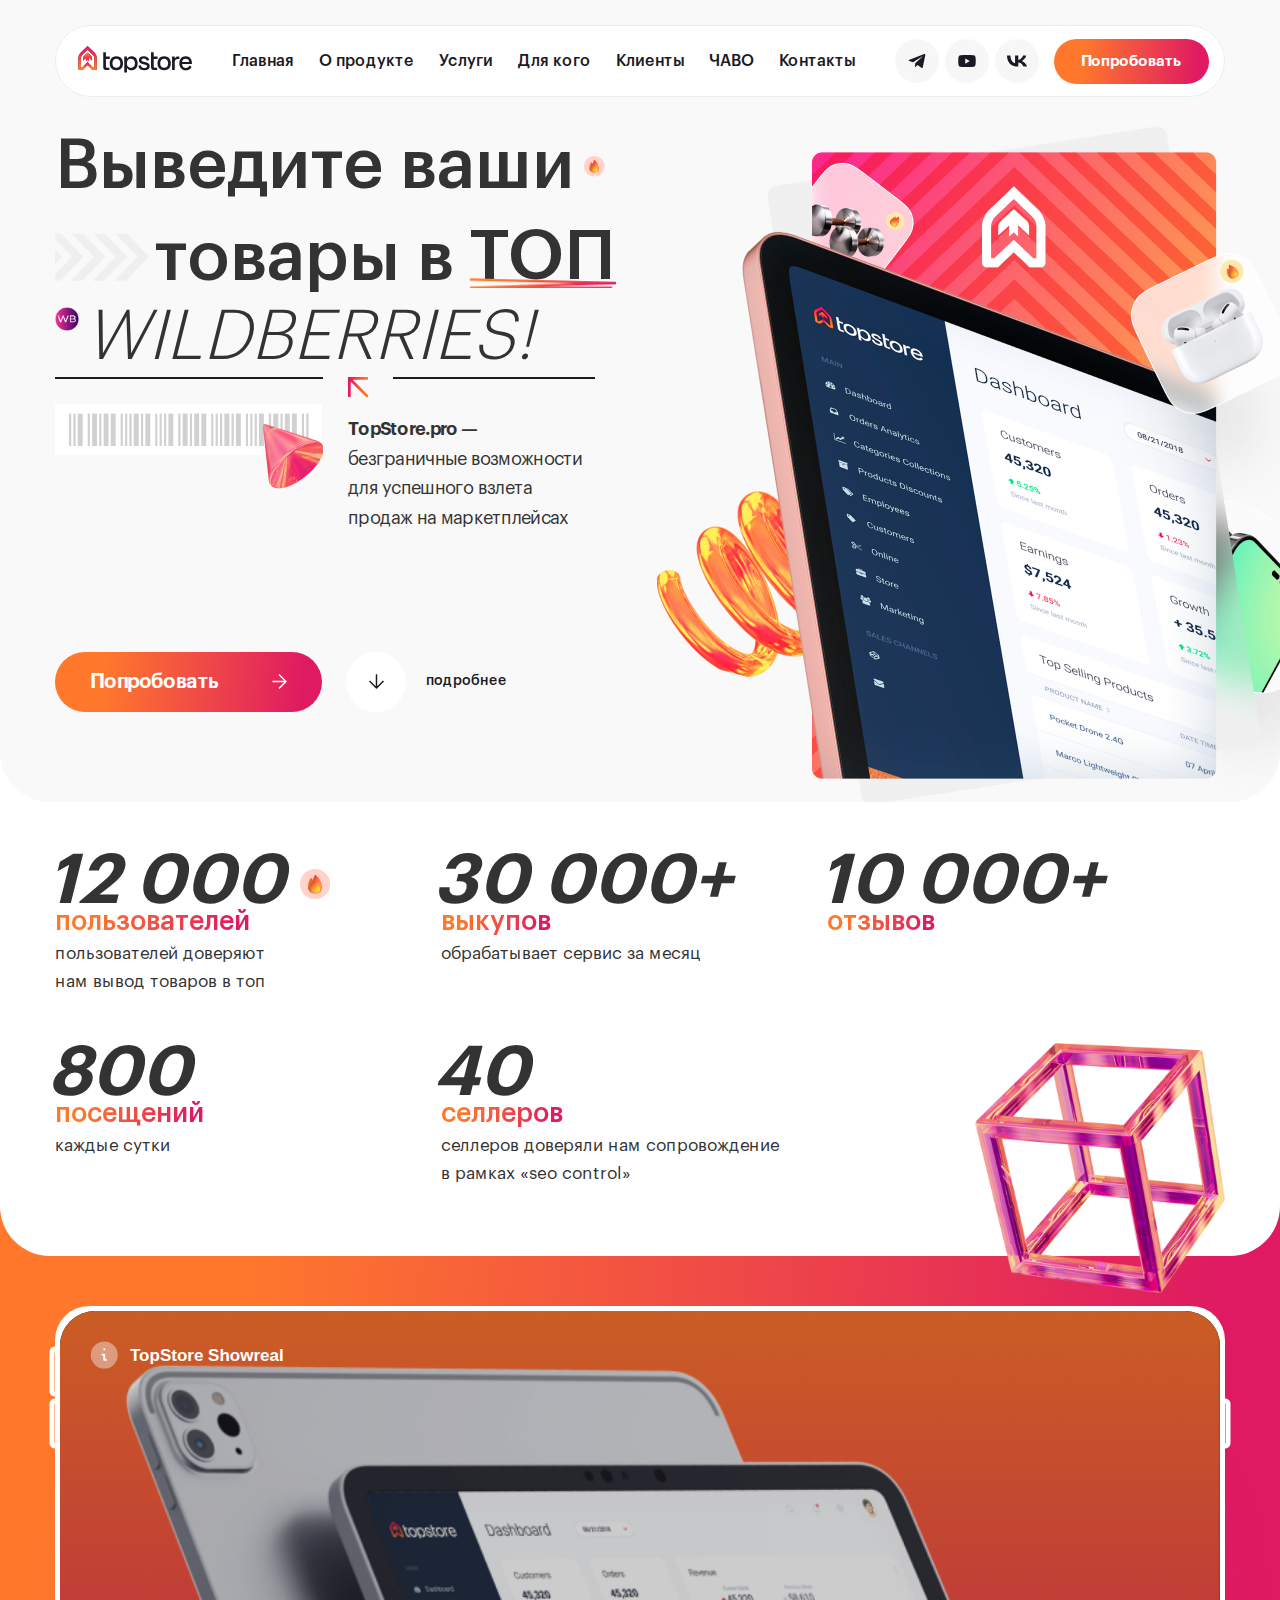
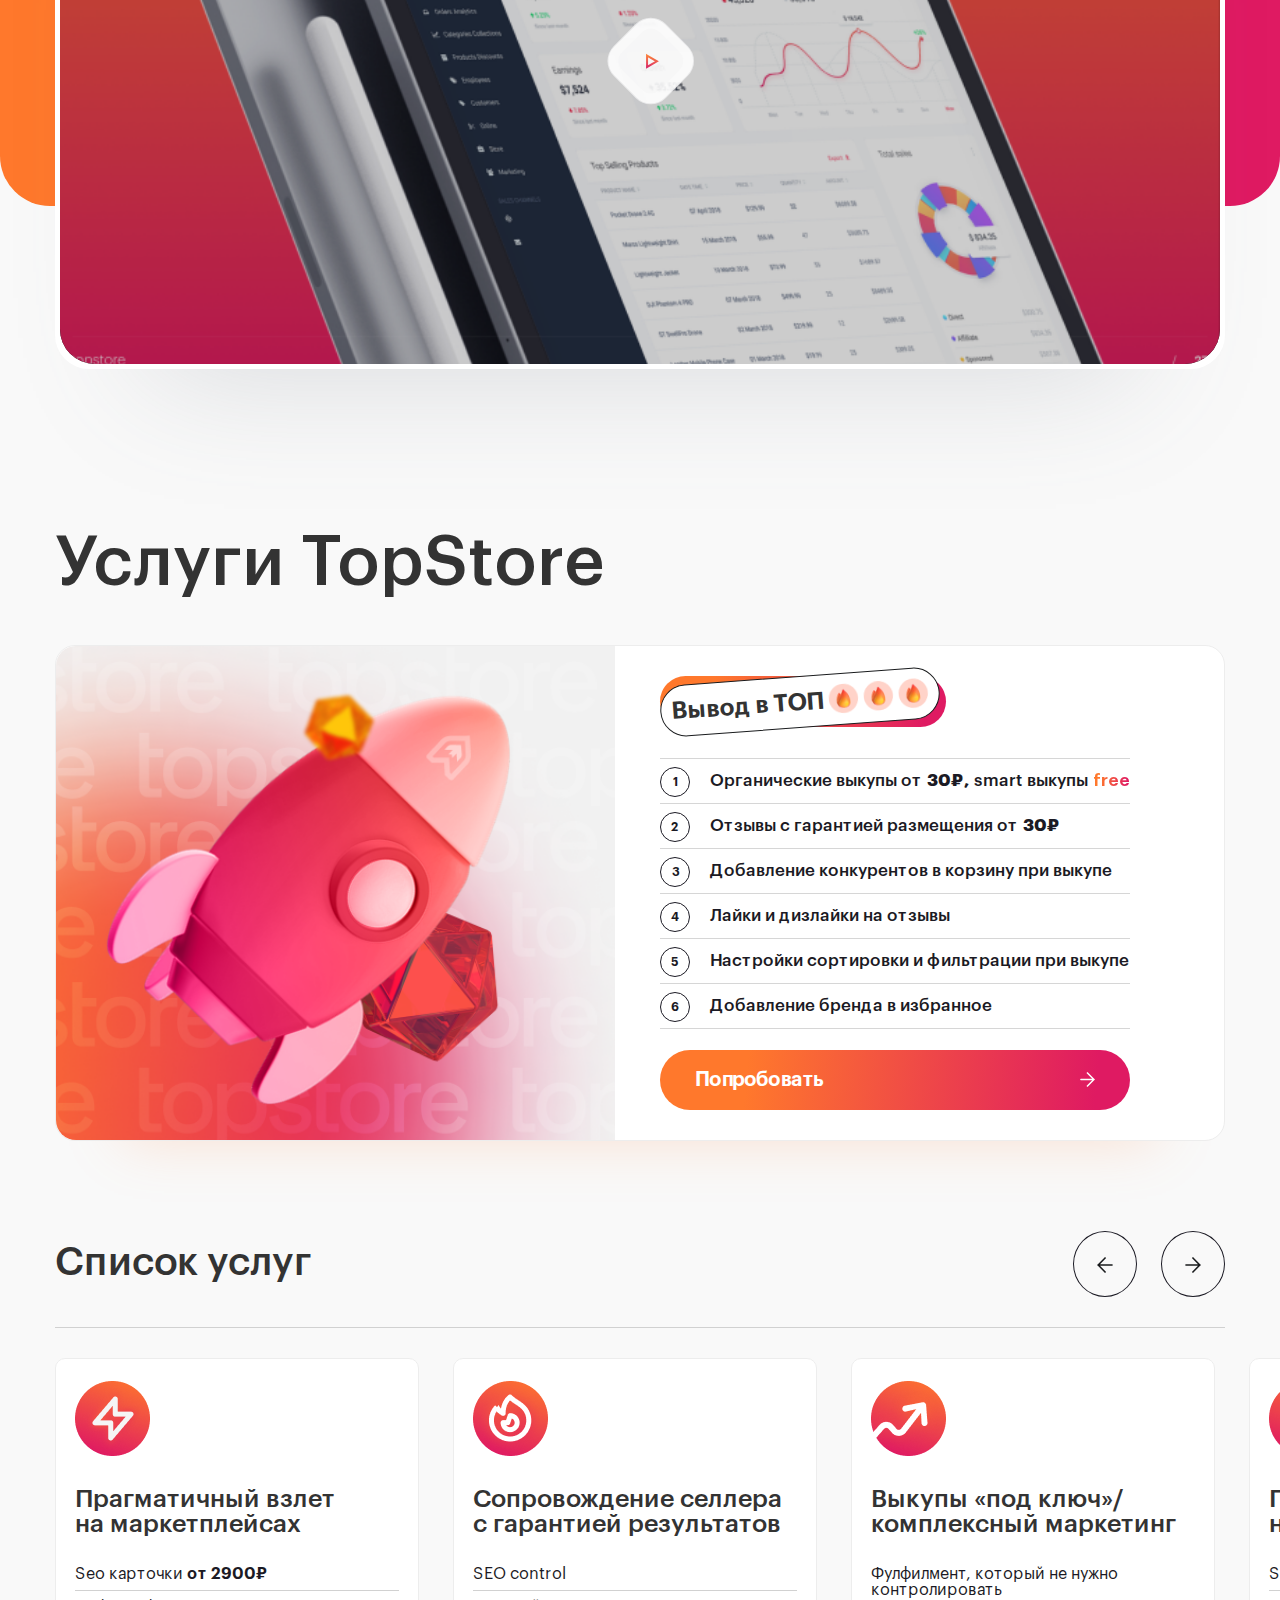
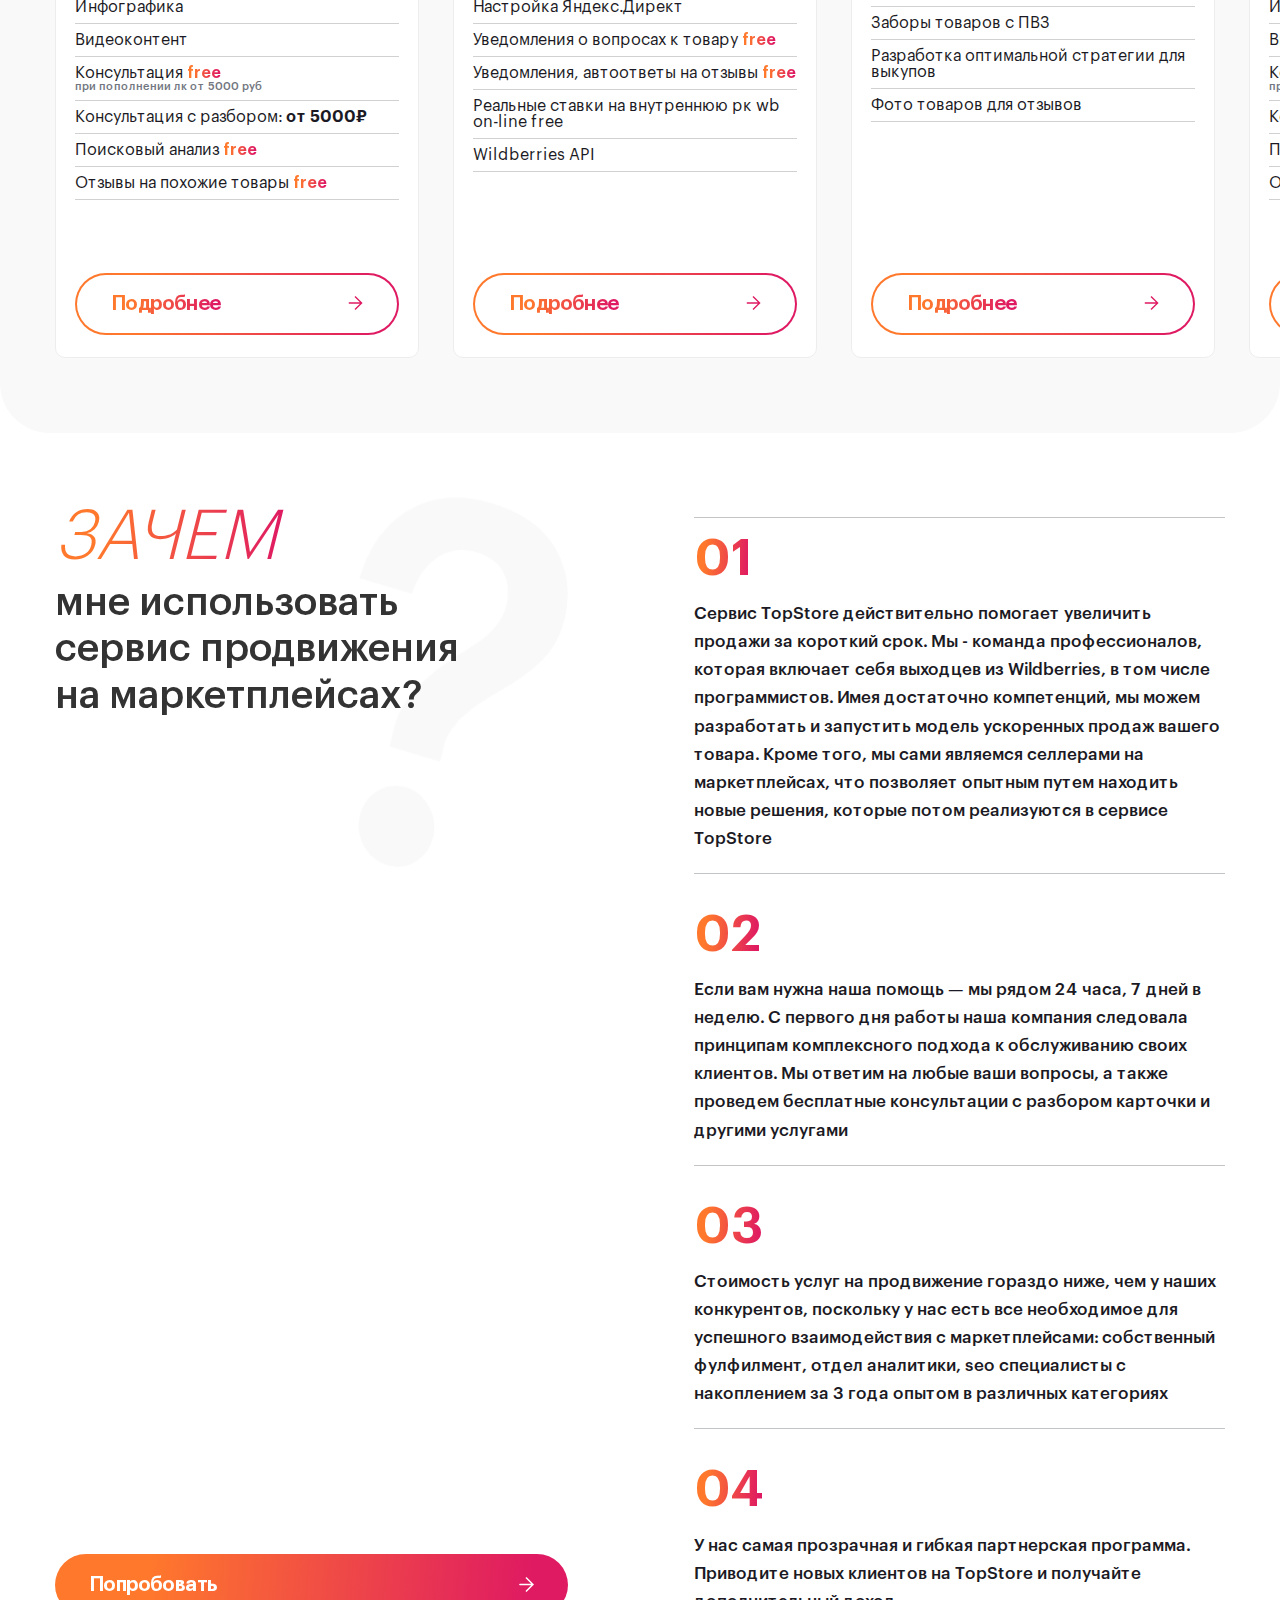
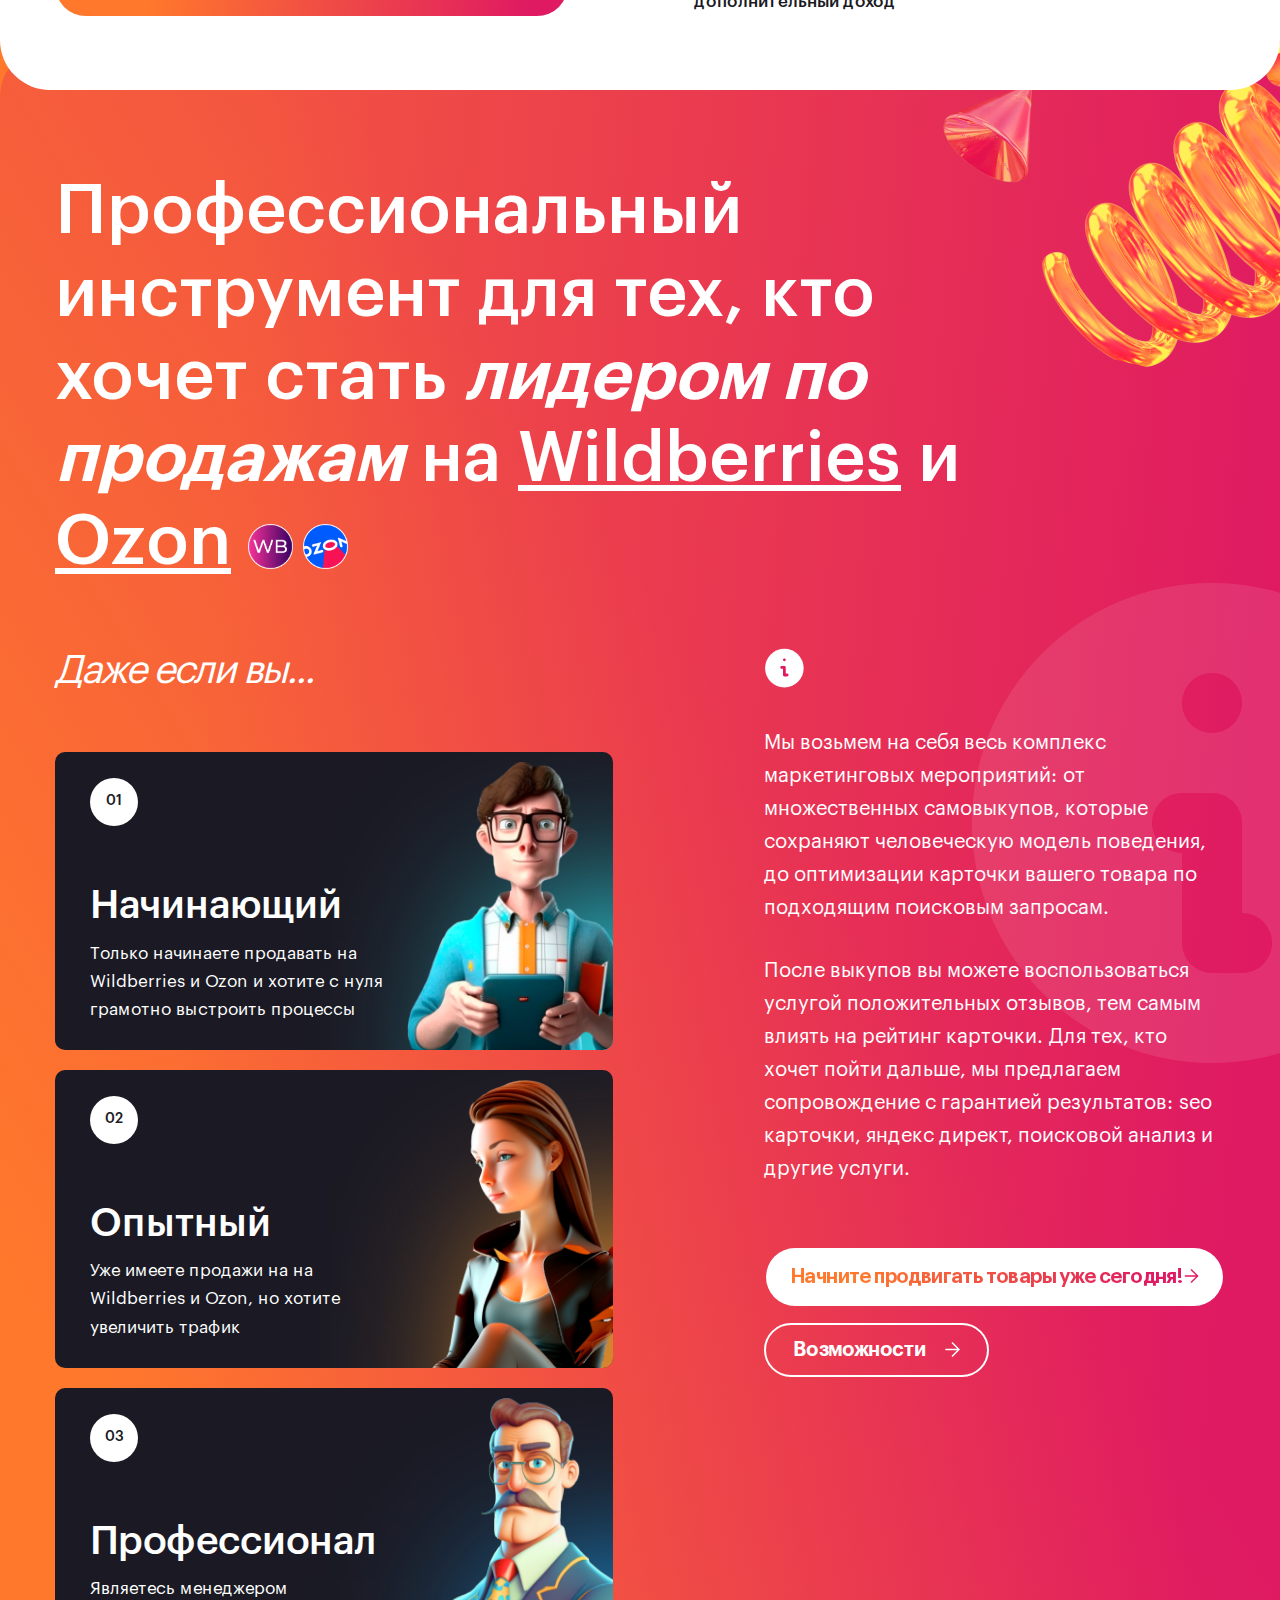
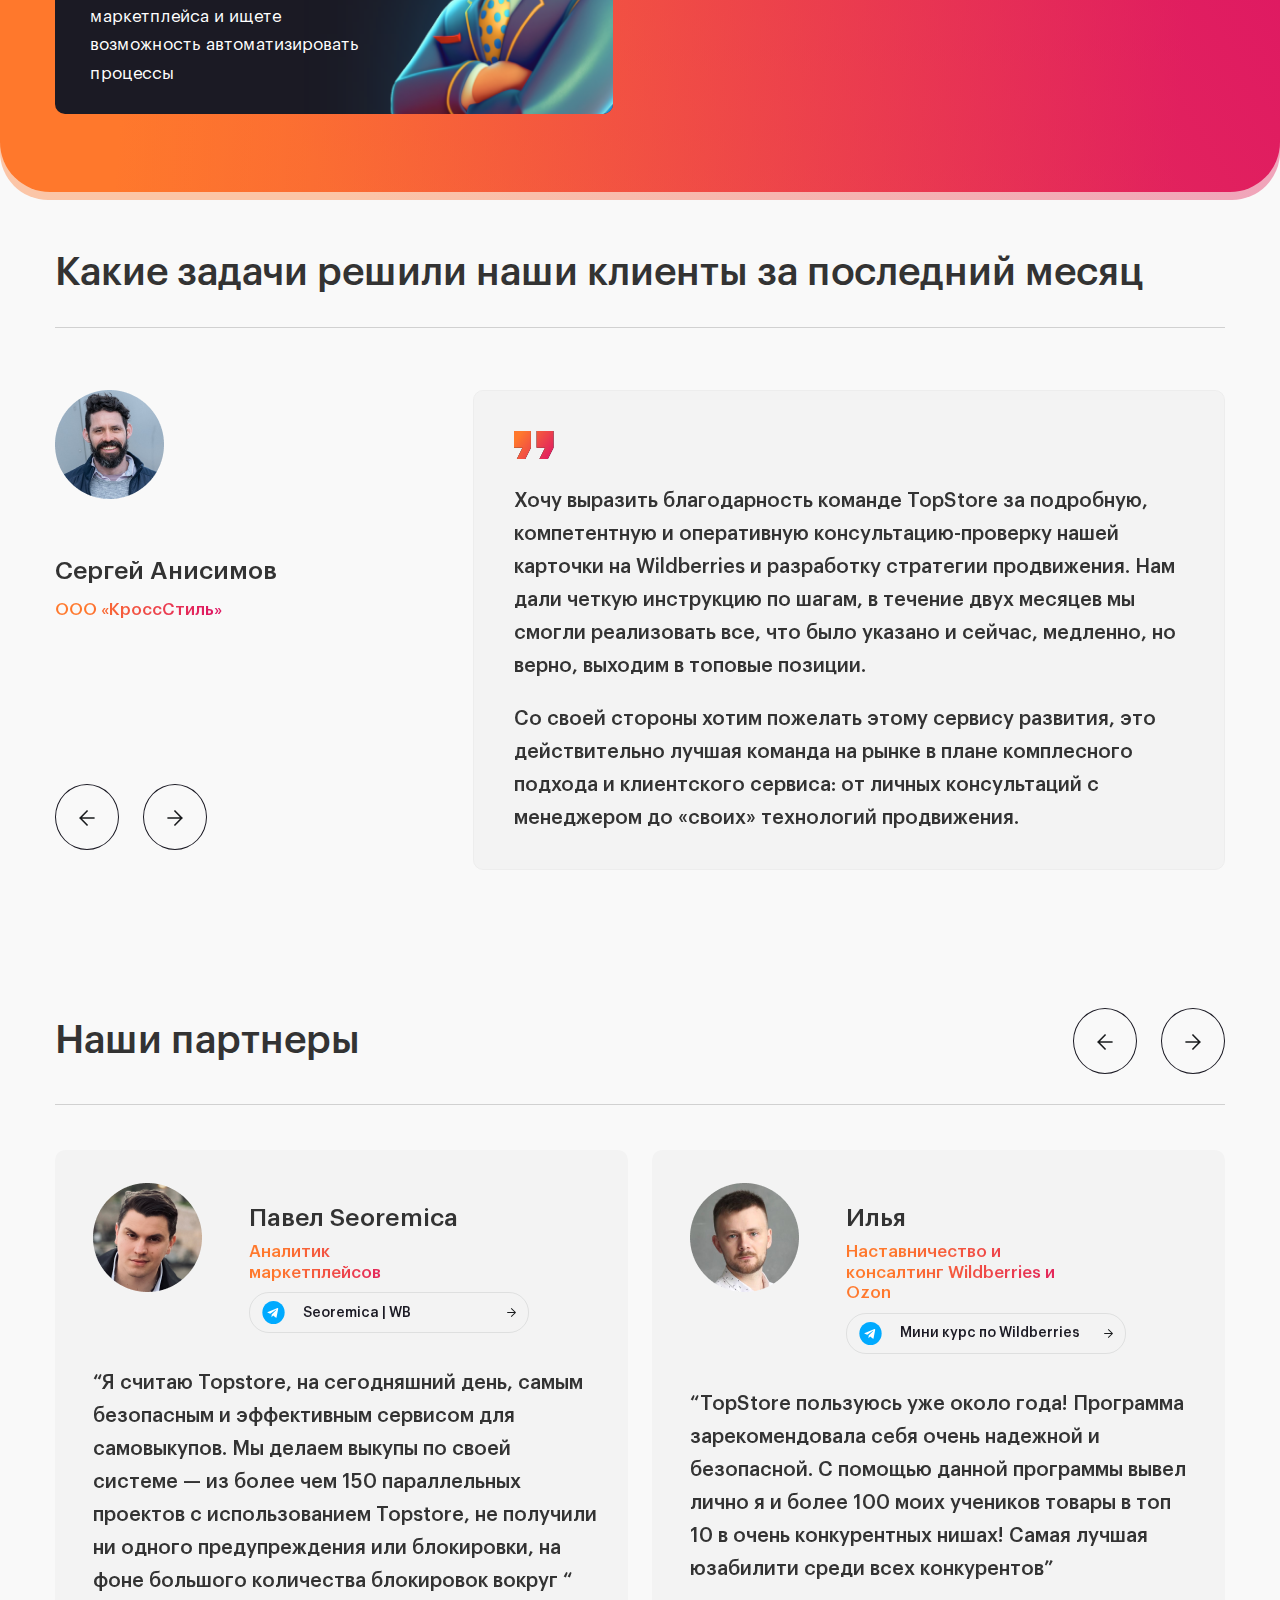
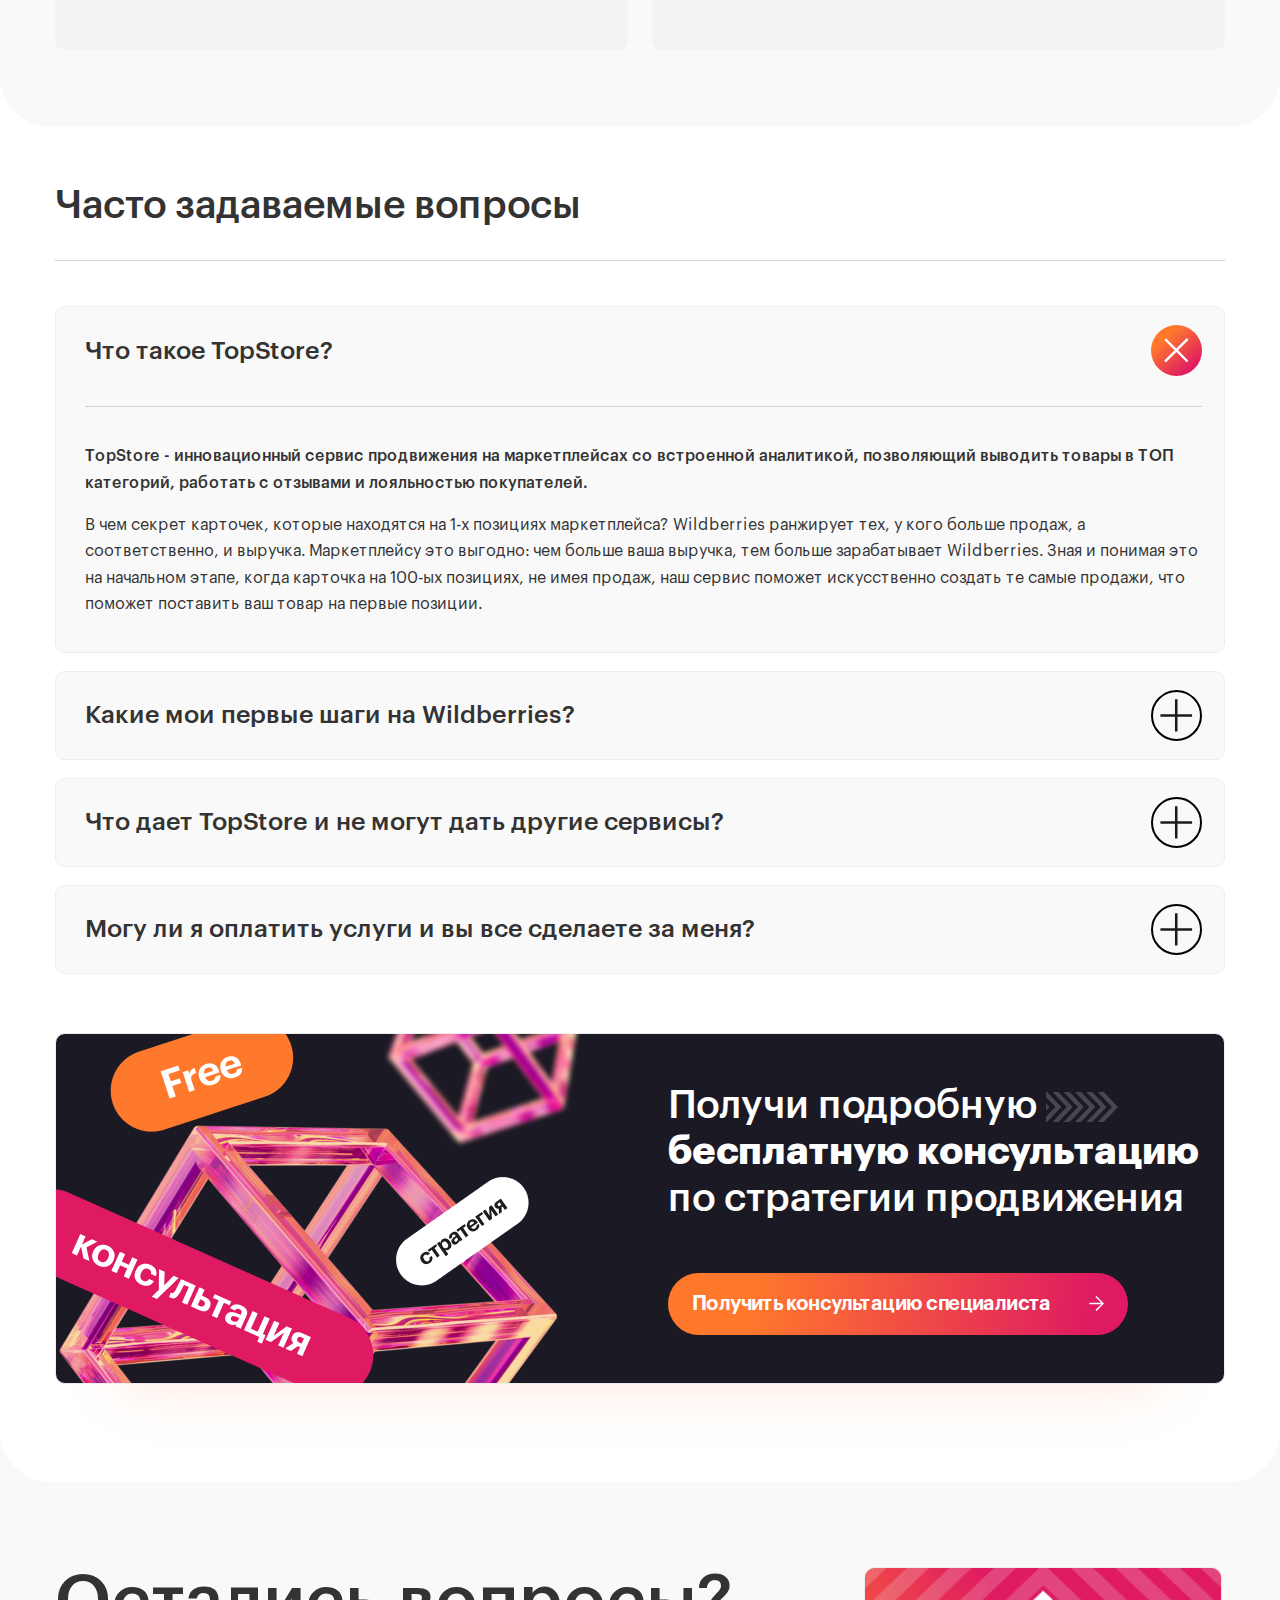
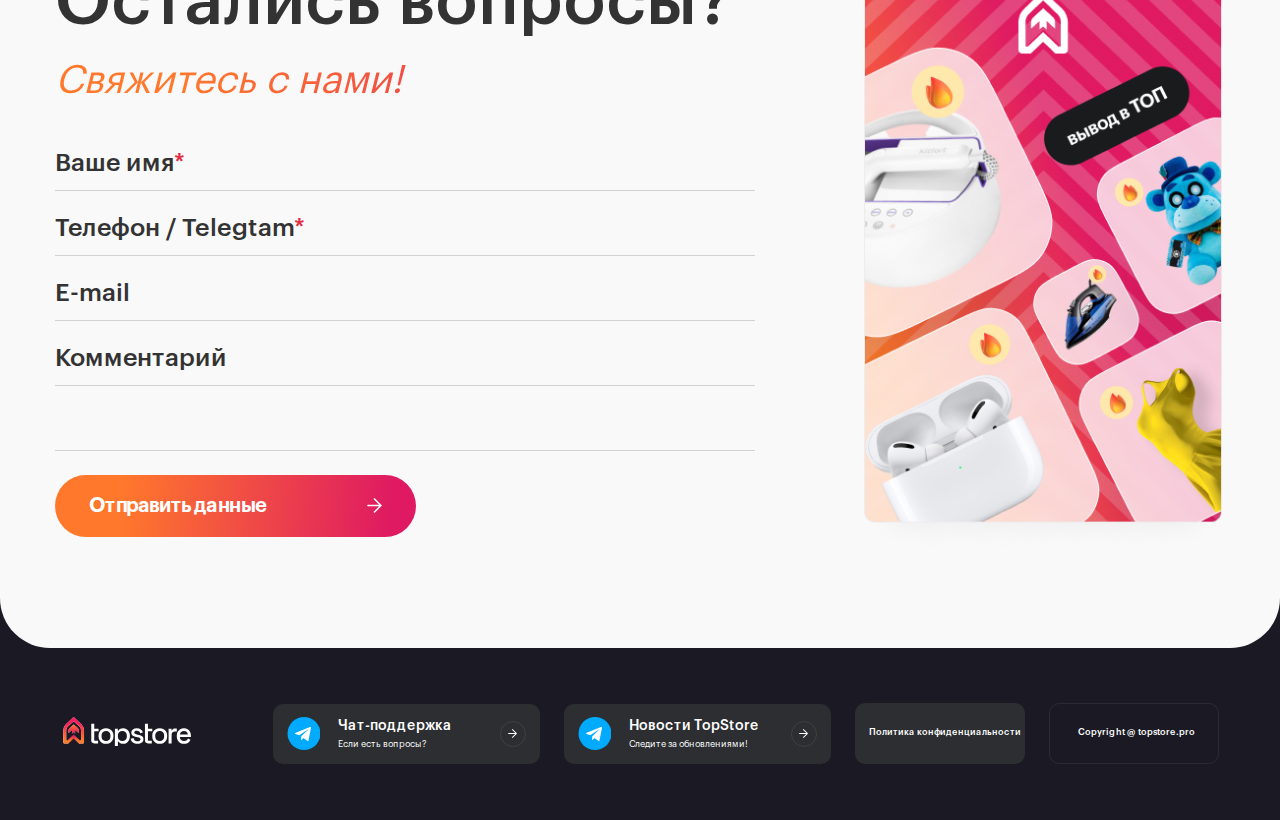
==== commit ee49ab42: "add" ====
--- a/index.html
+++ b/index.html
@@ -508,6 +508,11 @@
 							<div class="fio">
 								<span>Павел Seoremica</span>
 								<span>Аналитик маркетплейсов</span>
+								<a href="//t.me/wildberries_chat_seoremica" class="link">
+									<span class="tg"><img src="img/tg.svg" alt="#"></span> 
+									<span>Seoremica | WB </span>
+									<span class="arrow"><img src="img/arrow.svg" alt=""></span>
+								</a>
 							</div>
 						</div>
 						<div class="text">
@@ -526,6 +531,11 @@
 							<div class="fio">
 								<span>Илья</span>
 								<span>Наставничество и консалтинг Wildberries и Ozon</span>
+								<a href="//t.me/ilya_ozon_wildberries" class="link">
+									<span class="tg"><img src="img/tg.svg" alt="#"></span> 
+									<span>Мини курс по Wildberries </span>
+									<span class="arrow"><img src="img/arrow.svg" alt=""></span>
+								</a>
 							</div>
 						</div>
 						<div class="text">
@@ -840,6 +850,9 @@
 							<span>• Наглядно донести о свойствах и преимуществах Вашей продукции;</span>
 							<span>• Обосновать добавленную стоимость</span>
 						</p>
+						<div class="link">
+							<a href="seo-infografica.html" class="button">Перейти</a>
+						</div>
 					</li>
 					<li>
 						<span>Видеоконтент</span>
--- a/css/main.min.css
+++ b/css/main.min.css
@@ -1 +1 @@
-@charset "UTF-8";@font-face{font-family:graphlink;font-style:normal;font-weight:100;src:url(../fonts/GraphikLCG-Thin.eot);src:url(../fonts/GraphikLCG-Thin.eot?#iefix) format("embedded-opentype"),url(../fonts/GraphikLCG-Thin.woff) format("woff"),url(../fonts/GraphikLCG-Thin.ttf) format("truetype")}@font-face{font-family:graphlink;font-style:normal;font-weight:300;src:url(../fonts/GraphikLCG-Light.eot);src:url(../fonts/GraphikLCG-Light.eot?#iefix) format("embedded-opentype"),url(../fonts/GraphikLCG-Light.woff) format("woff"),url(../fonts/GraphikLCG-Light.ttf) format("truetype")}@font-face{font-family:graphlink;font-style:normal;font-weight:400;src:url(../fonts/GraphikLCG-Regular.eot);src:url(../fonts/GraphikLCG-Regular.eot?#iefix) format("embedded-opentype"),url(../fonts/GraphikLCG-Regular.woff) format("woff"),url(../fonts/GraphikLCG-Regular.ttf) format("truetype")}@font-face{font-family:graphlink;font-style:normal;font-weight:500;src:url(../fonts/GraphikLCG-Medium.eot);src:url(../fonts/GraphikLCG-Medium.eot?#iefix) format("embedded-opentype"),url(../fonts/GraphikLCG-Medium.woff) format("woff"),url(../fonts/GraphikLCG-Medium.ttf) format("truetype")}@font-face{font-family:graphlink;font-style:normal;font-weight:600;src:url(../fonts/GraphikLCG-Semibold.eot);src:url(../fonts/GraphikLCG-Semibold.eot?#iefix) format("embedded-opentype"),url(../fonts/GraphikLCG-Semibold.woff) format("woff"),url(../fonts/GraphikLCG-Semibold.ttf) format("truetype")}@font-face{font-family:graphlink;font-style:normal;font-weight:700;src:url(../fonts/GraphikLCG-Bold.eot);src:url(../fonts/GraphikLCG-Bold.eot?#iefix) format("embedded-opentype"),url(../fonts/GraphikLCG-Bold.woff) format("woff"),url(../fonts/GraphikLCG-Bold.ttf) format("truetype")}html{-ms-text-size-adjust:100%;-webkit-text-size-adjust:100%;font-family:sans-serif}body{margin:0}article,aside,details,figcaption,figure,footer,header,hgroup,main,menu,nav,section,summary{display:block}audio,canvas,progress,video{display:inline-block;vertical-align:baseline}audio:not([controls]){display:none;height:0}[hidden],template{display:none}a{background-color:transparent}a:active,a:hover{outline:0}abbr[title]{border-bottom:1px dotted}b,strong{font-weight:700}dfn{font-style:italic}h1{font-size:2em;margin:.67em 0}mark{background:#ff0;color:#000}small{font-size:80%}sub,sup{font-size:75%;line-height:0;position:relative;vertical-align:baseline}sup{top:-.5em}sub{bottom:-.25em}img{border:0}svg:not(:root){overflow:hidden}figure{margin:1em 40px}hr{-webkit-box-sizing:content-box;box-sizing:content-box;height:0}pre{overflow:auto}code,kbd,pre,samp{font-family:monospace,monospace;font-size:1em}button,input,optgroup,select,textarea{color:inherit;font:inherit;margin:0}button{overflow:visible}button,select{text-transform:none}button,html input[type=button],input[type=reset],input[type=submit]{-webkit-appearance:button;cursor:pointer}button[disabled],html input[disabled]{cursor:default}button::-moz-focus-inner,input::-moz-focus-inner{border:0;padding:0}input{line-height:normal}input[type=checkbox],input[type=radio]{-webkit-box-sizing:border-box;box-sizing:border-box;padding:0}input[type=number]::-webkit-inner-spin-button,input[type=number]::-webkit-outer-spin-button{height:auto}input[type=search]{-webkit-appearance:textfield;-webkit-box-sizing:content-box;box-sizing:content-box}input[type=search]::-webkit-search-cancel-button,input[type=search]::-webkit-search-decoration{-webkit-appearance:none}fieldset{border:1px solid silver;margin:0 2px;padding:.35em .625em .75em}legend{border:0;padding:0}textarea{overflow:auto}optgroup{font-weight:700}table{border-collapse:collapse;border-spacing:0}td,th{padding:0}html{-webkit-tap-highlight-color:rgba(0,0,0,0);font-size:10px}body{background-color:#fff;color:#333;font-family:Helvetica Neue,Helvetica,Arial,sans-serif;font-size:14px;line-height:1.42857143}button,input,select,textarea{font-family:inherit;font-size:inherit;line-height:inherit}a{color:#337ab7;text-decoration:none}a:focus,a:hover{color:#23527c;text-decoration:underline}a:focus{outline:5px auto -webkit-focus-ring-color;outline-offset:-2px}figure{margin:0}img{vertical-align:middle}.img-rounded{border-radius:6px}.img-thumbnail{background-color:#fff;border:1px solid #ddd;border-radius:4px;display:inline-block;height:auto;line-height:1.42857143;max-width:100%;padding:4px;-webkit-transition:all .2s ease-in-out;-o-transition:all .2s ease-in-out;transition:all .2s ease-in-out}.img-circle{border-radius:50%}hr{border:0;border-top:1px solid #eee;margin-bottom:20px;margin-top:20px}.sr-only{clip:rect(0,0,0,0);border:0;height:1px;margin:-1px;overflow:hidden;padding:0;position:absolute;width:1px}.sr-only-focusable:active,.sr-only-focusable:focus{clip:auto;height:auto;margin:0;overflow:visible;position:static;width:auto}[role=button]{cursor:pointer}.container{margin-left:auto;margin-right:auto;padding-left:15px;padding-right:15px}@media (min-width:768px){.container{width:750px}}@media (min-width:992px){.container{width:970px}}@media (min-width:1200px){.container{width:1170px}}.container-fluid{margin-left:auto;margin-right:auto;padding-left:15px;padding-right:15px}.row{margin-left:-15px;margin-right:-15px}.col-lg-1,.col-lg-10,.col-lg-11,.col-lg-12,.col-lg-2,.col-lg-3,.col-lg-4,.col-lg-5,.col-lg-6,.col-lg-7,.col-lg-8,.col-lg-9,.col-md-1,.col-md-10,.col-md-11,.col-md-12,.col-md-2,.col-md-3,.col-md-4,.col-md-5,.col-md-6,.col-md-7,.col-md-8,.col-md-9,.col-sm-1,.col-sm-10,.col-sm-11,.col-sm-12,.col-sm-2,.col-sm-3,.col-sm-4,.col-sm-5,.col-sm-6,.col-sm-7,.col-sm-8,.col-sm-9,.col-xs-1,.col-xs-10,.col-xs-11,.col-xs-12,.col-xs-2,.col-xs-3,.col-xs-4,.col-xs-5,.col-xs-6,.col-xs-7,.col-xs-8,.col-xs-9{min-height:1px;padding-left:15px;padding-right:15px;position:relative}.col-xs-1,.col-xs-10,.col-xs-11,.col-xs-12,.col-xs-2,.col-xs-3,.col-xs-4,.col-xs-5,.col-xs-6,.col-xs-7,.col-xs-8,.col-xs-9{float:left}.col-xs-12{width:100%}.col-xs-11{width:91.66666667%}.col-xs-10{width:83.33333333%}.col-xs-9{width:75%}.col-xs-8{width:66.66666667%}.col-xs-7{width:58.33333333%}.col-xs-6{width:50%}.col-xs-5{width:41.66666667%}.col-xs-4{width:33.33333333%}.col-xs-3{width:25%}.col-xs-2{width:16.66666667%}.col-xs-1{width:8.33333333%}.col-xs-pull-12{right:100%}.col-xs-pull-11{right:91.66666667%}.col-xs-pull-10{right:83.33333333%}.col-xs-pull-9{right:75%}.col-xs-pull-8{right:66.66666667%}.col-xs-pull-7{right:58.33333333%}.col-xs-pull-6{right:50%}.col-xs-pull-5{right:41.66666667%}.col-xs-pull-4{right:33.33333333%}.col-xs-pull-3{right:25%}.col-xs-pull-2{right:16.66666667%}.col-xs-pull-1{right:8.33333333%}.col-xs-pull-0{right:auto}.col-xs-push-12{left:100%}.col-xs-push-11{left:91.66666667%}.col-xs-push-10{left:83.33333333%}.col-xs-push-9{left:75%}.col-xs-push-8{left:66.66666667%}.col-xs-push-7{left:58.33333333%}.col-xs-push-6{left:50%}.col-xs-push-5{left:41.66666667%}.col-xs-push-4{left:33.33333333%}.col-xs-push-3{left:25%}.col-xs-push-2{left:16.66666667%}.col-xs-push-1{left:8.33333333%}.col-xs-push-0{left:auto}.col-xs-offset-12{margin-left:100%}.col-xs-offset-11{margin-left:91.66666667%}.col-xs-offset-10{margin-left:83.33333333%}.col-xs-offset-9{margin-left:75%}.col-xs-offset-8{margin-left:66.66666667%}.col-xs-offset-7{margin-left:58.33333333%}.col-xs-offset-6{margin-left:50%}.col-xs-offset-5{margin-left:41.66666667%}.col-xs-offset-4{margin-left:33.33333333%}.col-xs-offset-3{margin-left:25%}.col-xs-offset-2{margin-left:16.66666667%}.col-xs-offset-1{margin-left:8.33333333%}.col-xs-offset-0{margin-left:0}@media (min-width:768px){.col-sm-1,.col-sm-10,.col-sm-11,.col-sm-12,.col-sm-2,.col-sm-3,.col-sm-4,.col-sm-5,.col-sm-6,.col-sm-7,.col-sm-8,.col-sm-9{float:left}.col-sm-12{width:100%}.col-sm-11{width:91.66666667%}.col-sm-10{width:83.33333333%}.col-sm-9{width:75%}.col-sm-8{width:66.66666667%}.col-sm-7{width:58.33333333%}.col-sm-6{width:50%}.col-sm-5{width:41.66666667%}.col-sm-4{width:33.33333333%}.col-sm-3{width:25%}.col-sm-2{width:16.66666667%}.col-sm-1{width:8.33333333%}.col-sm-pull-12{right:100%}.col-sm-pull-11{right:91.66666667%}.col-sm-pull-10{right:83.33333333%}.col-sm-pull-9{right:75%}.col-sm-pull-8{right:66.66666667%}.col-sm-pull-7{right:58.33333333%}.col-sm-pull-6{right:50%}.col-sm-pull-5{right:41.66666667%}.col-sm-pull-4{right:33.33333333%}.col-sm-pull-3{right:25%}.col-sm-pull-2{right:16.66666667%}.col-sm-pull-1{right:8.33333333%}.col-sm-pull-0{right:auto}.col-sm-push-12{left:100%}.col-sm-push-11{left:91.66666667%}.col-sm-push-10{left:83.33333333%}.col-sm-push-9{left:75%}.col-sm-push-8{left:66.66666667%}.col-sm-push-7{left:58.33333333%}.col-sm-push-6{left:50%}.col-sm-push-5{left:41.66666667%}.col-sm-push-4{left:33.33333333%}.col-sm-push-3{left:25%}.col-sm-push-2{left:16.66666667%}.col-sm-push-1{left:8.33333333%}.col-sm-push-0{left:auto}.col-sm-offset-12{margin-left:100%}.col-sm-offset-11{margin-left:91.66666667%}.col-sm-offset-10{margin-left:83.33333333%}.col-sm-offset-9{margin-left:75%}.col-sm-offset-8{margin-left:66.66666667%}.col-sm-offset-7{margin-left:58.33333333%}.col-sm-offset-6{margin-left:50%}.col-sm-offset-5{margin-left:41.66666667%}.col-sm-offset-4{margin-left:33.33333333%}.col-sm-offset-3{margin-left:25%}.col-sm-offset-2{margin-left:16.66666667%}.col-sm-offset-1{margin-left:8.33333333%}.col-sm-offset-0{margin-left:0}}@media (min-width:992px){.col-md-1,.col-md-10,.col-md-11,.col-md-12,.col-md-2,.col-md-3,.col-md-4,.col-md-5,.col-md-6,.col-md-7,.col-md-8,.col-md-9{float:left}.col-md-12{width:100%}.col-md-11{width:91.66666667%}.col-md-10{width:83.33333333%}.col-md-9{width:75%}.col-md-8{width:66.66666667%}.col-md-7{width:58.33333333%}.col-md-6{width:50%}.col-md-5{width:41.66666667%}.col-md-4{width:33.33333333%}.col-md-3{width:25%}.col-md-2{width:16.66666667%}.col-md-1{width:8.33333333%}.col-md-pull-12{right:100%}.col-md-pull-11{right:91.66666667%}.col-md-pull-10{right:83.33333333%}.col-md-pull-9{right:75%}.col-md-pull-8{right:66.66666667%}.col-md-pull-7{right:58.33333333%}.col-md-pull-6{right:50%}.col-md-pull-5{right:41.66666667%}.col-md-pull-4{right:33.33333333%}.col-md-pull-3{right:25%}.col-md-pull-2{right:16.66666667%}.col-md-pull-1{right:8.33333333%}.col-md-pull-0{right:auto}.col-md-push-12{left:100%}.col-md-push-11{left:91.66666667%}.col-md-push-10{left:83.33333333%}.col-md-push-9{left:75%}.col-md-push-8{left:66.66666667%}.col-md-push-7{left:58.33333333%}.col-md-push-6{left:50%}.col-md-push-5{left:41.66666667%}.col-md-push-4{left:33.33333333%}.col-md-push-3{left:25%}.col-md-push-2{left:16.66666667%}.col-md-push-1{left:8.33333333%}.col-md-push-0{left:auto}.col-md-offset-12{margin-left:100%}.col-md-offset-11{margin-left:91.66666667%}.col-md-offset-10{margin-left:83.33333333%}.col-md-offset-9{margin-left:75%}.col-md-offset-8{margin-left:66.66666667%}.col-md-offset-7{margin-left:58.33333333%}.col-md-offset-6{margin-left:50%}.col-md-offset-5{margin-left:41.66666667%}.col-md-offset-4{margin-left:33.33333333%}.col-md-offset-3{margin-left:25%}.col-md-offset-2{margin-left:16.66666667%}.col-md-offset-1{margin-left:8.33333333%}.col-md-offset-0{margin-left:0}}@media (min-width:1200px){.col-lg-1,.col-lg-10,.col-lg-11,.col-lg-12,.col-lg-2,.col-lg-3,.col-lg-4,.col-lg-5,.col-lg-6,.col-lg-7,.col-lg-8,.col-lg-9{float:left}.col-lg-12{width:100%}.col-lg-11{width:91.66666667%}.col-lg-10{width:83.33333333%}.col-lg-9{width:75%}.col-lg-8{width:66.66666667%}.col-lg-7{width:58.33333333%}.col-lg-6{width:50%}.col-lg-5{width:41.66666667%}.col-lg-4{width:33.33333333%}.col-lg-3{width:25%}.col-lg-2{width:16.66666667%}.col-lg-1{width:8.33333333%}.col-lg-pull-12{right:100%}.col-lg-pull-11{right:91.66666667%}.col-lg-pull-10{right:83.33333333%}.col-lg-pull-9{right:75%}.col-lg-pull-8{right:66.66666667%}.col-lg-pull-7{right:58.33333333%}.col-lg-pull-6{right:50%}.col-lg-pull-5{right:41.66666667%}.col-lg-pull-4{right:33.33333333%}.col-lg-pull-3{right:25%}.col-lg-pull-2{right:16.66666667%}.col-lg-pull-1{right:8.33333333%}.col-lg-pull-0{right:auto}.col-lg-push-12{left:100%}.col-lg-push-11{left:91.66666667%}.col-lg-push-10{left:83.33333333%}.col-lg-push-9{left:75%}.col-lg-push-8{left:66.66666667%}.col-lg-push-7{left:58.33333333%}.col-lg-push-6{left:50%}.col-lg-push-5{left:41.66666667%}.col-lg-push-4{left:33.33333333%}.col-lg-push-3{left:25%}.col-lg-push-2{left:16.66666667%}.col-lg-push-1{left:8.33333333%}.col-lg-push-0{left:auto}.col-lg-offset-12{margin-left:100%}.col-lg-offset-11{margin-left:91.66666667%}.col-lg-offset-10{margin-left:83.33333333%}.col-lg-offset-9{margin-left:75%}.col-lg-offset-8{margin-left:66.66666667%}.col-lg-offset-7{margin-left:58.33333333%}.col-lg-offset-6{margin-left:50%}.col-lg-offset-5{margin-left:41.66666667%}.col-lg-offset-4{margin-left:33.33333333%}.col-lg-offset-3{margin-left:25%}.col-lg-offset-2{margin-left:16.66666667%}.col-lg-offset-1{margin-left:8.33333333%}.col-lg-offset-0{margin-left:0}}.clearfix:after,.clearfix:before,.container-fluid:after,.container-fluid:before,.container:after,.container:before,.row:after,.row:before{content:" ";display:table}.clearfix:after,.container-fluid:after,.container:after,.row:after{clear:both}.center-block{display:block;margin-left:auto;margin-right:auto}.pull-right{float:right!important}.pull-left{float:left!important}.hide{display:none!important}.show{display:block!important}.invisible{visibility:hidden}.text-hide{background-color:transparent;border:0;color:transparent;font:0/0 a;text-shadow:none}.hidden{display:none!important}.affix{position:fixed}@-ms-viewport{width:device-width}.visible-lg,.visible-lg-block,.visible-lg-inline,.visible-lg-inline-block,.visible-md,.visible-md-block,.visible-md-inline,.visible-md-inline-block,.visible-sm,.visible-sm-block,.visible-sm-inline,.visible-sm-inline-block,.visible-xs,.visible-xs-block,.visible-xs-inline,.visible-xs-inline-block{display:none!important}@media (max-width:767px){.visible-xs{display:block!important}table.visible-xs{display:table!important}tr.visible-xs{display:table-row!important}td.visible-xs,th.visible-xs{display:table-cell!important}.visible-xs-block{display:block!important}.visible-xs-inline{display:inline!important}.visible-xs-inline-block{display:inline-block!important}}@media (min-width:768px) and (max-width:991px){.visible-sm{display:block!important}table.visible-sm{display:table!important}tr.visible-sm{display:table-row!important}td.visible-sm,th.visible-sm{display:table-cell!important}.visible-sm-block{display:block!important}.visible-sm-inline{display:inline!important}.visible-sm-inline-block{display:inline-block!important}}@media (min-width:992px) and (max-width:1199px){.visible-md{display:block!important}table.visible-md{display:table!important}tr.visible-md{display:table-row!important}td.visible-md,th.visible-md{display:table-cell!important}.visible-md-block{display:block!important}.visible-md-inline{display:inline!important}.visible-md-inline-block{display:inline-block!important}}@media (min-width:1200px){.visible-lg{display:block!important}table.visible-lg{display:table!important}tr.visible-lg{display:table-row!important}td.visible-lg,th.visible-lg{display:table-cell!important}.visible-lg-block{display:block!important}.visible-lg-inline{display:inline!important}.visible-lg-inline-block{display:inline-block!important}}@media (max-width:767px){.hidden-xs{display:none!important}}@media (min-width:768px) and (max-width:991px){.hidden-sm{display:none!important}}@media (min-width:992px) and (max-width:1199px){.hidden-md{display:none!important}}@media (min-width:1200px){.hidden-lg{display:none!important}}.visible-print{display:none!important}@media print{.visible-print{display:block!important}table.visible-print{display:table!important}tr.visible-print{display:table-row!important}td.visible-print,th.visible-print{display:table-cell!important}}.visible-print-block{display:none!important}@media print{.visible-print-block{display:block!important}}.visible-print-inline{display:none!important}@media print{.visible-print-inline{display:inline!important}}.visible-print-inline-block{display:none!important}@media print{.visible-print-inline-block{display:inline-block!important}.hidden-print{display:none!important}}.lazyYT-container{background-color:#000;direction:ltr;display:block;height:0;overflow:hidden;padding:0 0 56.25%;position:relative}.lazyYT-container iframe{border:0;bottom:0;height:100%;left:0;position:absolute;top:0;width:100%}.lazyYT-container .html5-info-bar{background-color:rgba(0,0,0,.8);color:#fff;font-family:Arial,Helvetica,sans-serif;font-size:12px;height:30px;overflow:hidden;position:absolute;top:0;-webkit-transition:opacity .25s cubic-bezier(0,0,.2,1);-o-transition:opacity .25s cubic-bezier(0,0,.2,1);transition:opacity .25s cubic-bezier(0,0,.2,1);width:100%;z-index:935}.lazyYT-container .html5-title{padding-left:12px;padding-right:6px}.lazyYT-container .html5-title-text-wrapper{word-wrap:normal;overflow:hidden;-o-text-overflow:ellipsis;text-overflow:ellipsis;white-space:nowrap}.lazyYT-container .html5-title-text{color:#ccc;font-size:13px;line-height:30px;text-decoration:none;width:100%}.lazyYT-container .html5-title-text:hover{color:#fff;text-decoration:underline}.ytp-thumbnail{background-position:50% 50%;background-repeat:no-repeat;background-size:cover;cursor:pointer;padding-bottom:inherit}.ytp-large-play-button{font-size:normal!important;font-weight:400!important;height:60px!important;left:50%!important;line-height:1!important;margin:-29px 0 0 -42px!important;opacity:.9;padding:0!important;position:absolute;top:50%!important;width:86px!important}.ytp-large-play-button-svg{fill:#1f1f1f;opacity:.9}.lazyYT-image-loaded:hover .ytp-large-play-button-svg,.ytp-large-play-button:focus .ytp-large-play-button-svg{fill:#cc181e;opacity:1}.owl-theme .owl-dots,.owl-theme .owl-nav{-webkit-tap-highlight-color:transparent;text-align:center}.owl-theme .owl-nav{margin-top:10px}.owl-theme .owl-nav [class*=owl-]{background:#d6d6d6;border-radius:3px;color:#fff;cursor:pointer;display:inline-block;font-size:14px;margin:5px;padding:4px 7px}.owl-theme .owl-nav [class*=owl-]:hover{background:#869791;color:#fff;text-decoration:none}.owl-theme .owl-nav .disabled{cursor:default;opacity:.5}.owl-theme .owl-nav.disabled+.owl-dots{margin-top:10px}.owl-theme .owl-dots .owl-dot{zoom:1;display:inline-block}.owl-theme .owl-dots .owl-dot span{-webkit-backface-visibility:visible;background:#d6d6d6;border-radius:30px;display:block;height:10px;margin:5px 7px;-webkit-transition:opacity .2s ease;-o-transition:opacity .2s ease;transition:opacity .2s ease;width:10px}.owl-theme .owl-dots .owl-dot.active span,.owl-theme .owl-dots .owl-dot:hover span{background:#869791}.owl-carousel,.owl-carousel .owl-item{-webkit-tap-highlight-color:transparent;position:relative}.owl-carousel{display:none;width:100%;z-index:1}.owl-carousel .owl-stage{position:relative;-ms-touch-action:pan-Y}.owl-carousel .owl-stage:after{clear:both;content:".";display:block;height:0;line-height:0;visibility:hidden}.owl-carousel .owl-stage-outer{overflow:hidden;position:relative;-webkit-transform:translateZ(0)}.owl-carousel .owl-item{-webkit-touch-callout:none;-webkit-backface-visibility:hidden;float:left;min-height:1px}.owl-carousel .owl-item img{display:block;-webkit-transform-style:preserve-3d;width:100%}.owl-carousel .owl-dots.disabled,.owl-carousel .owl-nav.disabled{display:none}.no-js .owl-carousel,.owl-carousel.owl-loaded{display:block}.owl-carousel .owl-dot,.owl-carousel .owl-nav .owl-next,.owl-carousel .owl-nav .owl-prev{cursor:pointer;cursor:hand;-webkit-user-select:none;-moz-user-select:none;-ms-user-select:none;user-select:none}.owl-carousel.owl-loading{display:block;opacity:0}.owl-carousel.owl-hidden{opacity:0}.owl-carousel.owl-refresh .owl-item{visibility:hidden}.owl-carousel.owl-drag .owl-item{-webkit-user-select:none;-moz-user-select:none;-ms-user-select:none;user-select:none}.owl-carousel.owl-grab{cursor:move;cursor:-webkit-grab;cursor:grab}.owl-carousel.owl-rtl{direction:rtl}.owl-carousel.owl-rtl .owl-item{float:right}.owl-carousel .animated{-webkit-animation-duration:1s;animation-duration:1s;-webkit-animation-fill-mode:both;animation-fill-mode:both}.owl-carousel .owl-animated-in{z-index:0}.owl-carousel .owl-animated-out{z-index:1}.owl-carousel .fadeOut{-webkit-animation-name:fadeOut;animation-name:fadeOut}.owl-height{-webkit-transition:height .5s ease-in-out;-o-transition:height .5s ease-in-out;transition:height .5s ease-in-out}.owl-carousel .owl-item .owl-lazy{opacity:0;-webkit-transition:opacity .4s ease;-o-transition:opacity .4s ease;transition:opacity .4s ease}.owl-carousel .owl-item img.owl-lazy{-webkit-transform-style:preserve-3d;transform-style:preserve-3d}.owl-carousel .owl-video-wrapper{background:#000;height:100%;position:relative}.owl-carousel .owl-video-play-icon{-webkit-backface-visibility:hidden;background:url(owl.video.play.png) no-repeat;cursor:pointer;height:80px;left:50%;margin-left:-40px;margin-top:-40px;position:absolute;top:50%;transition:-webkit-transform .1s ease;-webkit-transition:-webkit-transform .1s ease;-o-transition:transform .1s ease;transition:transform .1s ease;transition:transform .1s ease,-webkit-transform .1s ease;width:80px;z-index:1}.owl-carousel .owl-video-play-icon:hover{-webkit-transform:scale(1.3);-ms-transform:scale(1.3);transform:scale(1.3)}.owl-carousel .owl-video-playing .owl-video-play-icon,.owl-carousel .owl-video-playing .owl-video-tn{display:none}.owl-carousel .owl-video-tn{background-position:50%;background-repeat:no-repeat;background-size:contain;height:100%;opacity:0;-webkit-transition:opacity .4s ease;-o-transition:opacity .4s ease;transition:opacity .4s ease}.owl-carousel .owl-video-frame{height:100%;position:relative;width:100%;z-index:1}:root{--animate-duration:1s;--animate-delay:1s;--animate-repeat:1}.animate__animated{-webkit-animation-duration:1s;animation-duration:1s;-webkit-animation-duration:var(--animate-duration);animation-duration:var(--animate-duration);-webkit-animation-fill-mode:both;animation-fill-mode:both}.animate__animated.animate__infinite{-webkit-animation-iteration-count:infinite;animation-iteration-count:infinite}.animate__animated.animate__repeat-1{-webkit-animation-iteration-count:1;animation-iteration-count:1;-webkit-animation-iteration-count:var(--animate-repeat);animation-iteration-count:var(--animate-repeat)}.animate__animated.animate__repeat-2{-webkit-animation-iteration-count:2;animation-iteration-count:2;-webkit-animation-iteration-count:calc(var(--animate-repeat)*2);animation-iteration-count:calc(var(--animate-repeat)*2)}.animate__animated.animate__repeat-3{-webkit-animation-iteration-count:3;animation-iteration-count:3;-webkit-animation-iteration-count:calc(var(--animate-repeat)*3);animation-iteration-count:calc(var(--animate-repeat)*3)}.animate__animated.animate__delay-1s{-webkit-animation-delay:1s;animation-delay:1s;-webkit-animation-delay:var(--animate-delay);animation-delay:var(--animate-delay)}.animate__animated.animate__delay-2s{-webkit-animation-delay:2s;animation-delay:2s;-webkit-animation-delay:calc(var(--animate-delay)*2);animation-delay:calc(var(--animate-delay)*2)}.animate__animated.animate__delay-3s{-webkit-animation-delay:3s;animation-delay:3s;-webkit-animation-delay:calc(var(--animate-delay)*3);animation-delay:calc(var(--animate-delay)*3)}.animate__animated.animate__delay-4s{-webkit-animation-delay:4s;animation-delay:4s;-webkit-animation-delay:calc(var(--animate-delay)*4);animation-delay:calc(var(--animate-delay)*4)}.animate__animated.animate__delay-5s{-webkit-animation-delay:5s;animation-delay:5s;-webkit-animation-delay:calc(var(--animate-delay)*5);animation-delay:calc(var(--animate-delay)*5)}.animate__animated.animate__faster{-webkit-animation-duration:.5s;animation-duration:.5s;-webkit-animation-duration:calc(var(--animate-duration)/2);animation-duration:calc(var(--animate-duration)/2)}.animate__animated.animate__fast{-webkit-animation-duration:.8s;animation-duration:.8s;-webkit-animation-duration:calc(var(--animate-duration)*.8);animation-duration:calc(var(--animate-duration)*.8)}.animate__animated.animate__slow{-webkit-animation-duration:2s;animation-duration:2s;-webkit-animation-duration:calc(var(--animate-duration)*2);animation-duration:calc(var(--animate-duration)*2)}.animate__animated.animate__slower{-webkit-animation-duration:3s;animation-duration:3s;-webkit-animation-duration:calc(var(--animate-duration)*3);animation-duration:calc(var(--animate-duration)*3)}@media (prefers-reduced-motion:reduce),print{.animate__animated{-webkit-animation-duration:1ms!important;animation-duration:1ms!important;-webkit-animation-iteration-count:1!important;animation-iteration-count:1!important;-webkit-transition-duration:1ms!important;-o-transition-duration:1ms!important;transition-duration:1ms!important}.animate__animated[class*=Out]{opacity:0}}@-webkit-keyframes bounce{0%,20%,53%,to{-webkit-animation-timing-function:cubic-bezier(.215,.61,.355,1);animation-timing-function:cubic-bezier(.215,.61,.355,1);-webkit-transform:translateZ(0);transform:translateZ(0)}40%,43%{-webkit-animation-timing-function:cubic-bezier(.755,.05,.855,.06);animation-timing-function:cubic-bezier(.755,.05,.855,.06);-webkit-transform:translate3d(0,-30px,0) scaleY(1.1);transform:translate3d(0,-30px,0) scaleY(1.1)}70%{-webkit-animation-timing-function:cubic-bezier(.755,.05,.855,.06);animation-timing-function:cubic-bezier(.755,.05,.855,.06);-webkit-transform:translate3d(0,-15px,0) scaleY(1.05);transform:translate3d(0,-15px,0) scaleY(1.05)}80%{-webkit-transform:translateZ(0) scaleY(.95);transform:translateZ(0) scaleY(.95);-webkit-transition-timing-function:cubic-bezier(.215,.61,.355,1);transition-timing-function:cubic-bezier(.215,.61,.355,1)}90%{-webkit-transform:translate3d(0,-4px,0) scaleY(1.02);transform:translate3d(0,-4px,0) scaleY(1.02)}}@keyframes bounce{0%,20%,53%,to{-webkit-animation-timing-function:cubic-bezier(.215,.61,.355,1);animation-timing-function:cubic-bezier(.215,.61,.355,1);-webkit-transform:translateZ(0);transform:translateZ(0)}40%,43%{-webkit-animation-timing-function:cubic-bezier(.755,.05,.855,.06);animation-timing-function:cubic-bezier(.755,.05,.855,.06);-webkit-transform:translate3d(0,-30px,0) scaleY(1.1);transform:translate3d(0,-30px,0) scaleY(1.1)}70%{-webkit-animation-timing-function:cubic-bezier(.755,.05,.855,.06);animation-timing-function:cubic-bezier(.755,.05,.855,.06);-webkit-transform:translate3d(0,-15px,0) scaleY(1.05);transform:translate3d(0,-15px,0) scaleY(1.05)}80%{-webkit-transform:translateZ(0) scaleY(.95);transform:translateZ(0) scaleY(.95);-webkit-transition-timing-function:cubic-bezier(.215,.61,.355,1);-o-transition-timing-function:cubic-bezier(.215,.61,.355,1);transition-timing-function:cubic-bezier(.215,.61,.355,1)}90%{-webkit-transform:translate3d(0,-4px,0) scaleY(1.02);transform:translate3d(0,-4px,0) scaleY(1.02)}}.animate__bounce{-webkit-animation-name:bounce;animation-name:bounce;-webkit-transform-origin:center bottom;-ms-transform-origin:center bottom;transform-origin:center bottom}@-webkit-keyframes flash{0%,50%,to{opacity:1}25%,75%{opacity:0}}@keyframes flash{0%,50%,to{opacity:1}25%,75%{opacity:0}}.animate__flash{-webkit-animation-name:flash;animation-name:flash}@-webkit-keyframes pulse{0%{-webkit-transform:scaleX(1);transform:scaleX(1)}50%{-webkit-transform:scale3d(1.05,1.05,1.05);transform:scale3d(1.05,1.05,1.05)}to{-webkit-transform:scaleX(1);transform:scaleX(1)}}@keyframes pulse{0%{-webkit-transform:scaleX(1);transform:scaleX(1)}50%{-webkit-transform:scale3d(1.05,1.05,1.05);transform:scale3d(1.05,1.05,1.05)}to{-webkit-transform:scaleX(1);transform:scaleX(1)}}.animate__pulse{-webkit-animation-name:pulse;animation-name:pulse;-webkit-animation-timing-function:ease-in-out;animation-timing-function:ease-in-out}@-webkit-keyframes rubberBand{0%{-webkit-transform:scaleX(1);transform:scaleX(1)}30%{-webkit-transform:scale3d(1.25,.75,1);transform:scale3d(1.25,.75,1)}40%{-webkit-transform:scale3d(.75,1.25,1);transform:scale3d(.75,1.25,1)}50%{-webkit-transform:scale3d(1.15,.85,1);transform:scale3d(1.15,.85,1)}65%{-webkit-transform:scale3d(.95,1.05,1);transform:scale3d(.95,1.05,1)}75%{-webkit-transform:scale3d(1.05,.95,1);transform:scale3d(1.05,.95,1)}to{-webkit-transform:scaleX(1);transform:scaleX(1)}}@keyframes rubberBand{0%{-webkit-transform:scaleX(1);transform:scaleX(1)}30%{-webkit-transform:scale3d(1.25,.75,1);transform:scale3d(1.25,.75,1)}40%{-webkit-transform:scale3d(.75,1.25,1);transform:scale3d(.75,1.25,1)}50%{-webkit-transform:scale3d(1.15,.85,1);transform:scale3d(1.15,.85,1)}65%{-webkit-transform:scale3d(.95,1.05,1);transform:scale3d(.95,1.05,1)}75%{-webkit-transform:scale3d(1.05,.95,1);transform:scale3d(1.05,.95,1)}to{-webkit-transform:scaleX(1);transform:scaleX(1)}}.animate__rubberBand{-webkit-animation-name:rubberBand;animation-name:rubberBand}@-webkit-keyframes shakeX{0%,to{-webkit-transform:translateZ(0);transform:translateZ(0)}10%,30%,50%,70%,90%{-webkit-transform:translate3d(-10px,0,0);transform:translate3d(-10px,0,0)}20%,40%,60%,80%{-webkit-transform:translate3d(10px,0,0);transform:translate3d(10px,0,0)}}@keyframes shakeX{0%,to{-webkit-transform:translateZ(0);transform:translateZ(0)}10%,30%,50%,70%,90%{-webkit-transform:translate3d(-10px,0,0);transform:translate3d(-10px,0,0)}20%,40%,60%,80%{-webkit-transform:translate3d(10px,0,0);transform:translate3d(10px,0,0)}}.animate__shakeX{-webkit-animation-name:shakeX;animation-name:shakeX}@-webkit-keyframes shakeY{0%,to{-webkit-transform:translateZ(0);transform:translateZ(0)}10%,30%,50%,70%,90%{-webkit-transform:translate3d(0,-10px,0);transform:translate3d(0,-10px,0)}20%,40%,60%,80%{-webkit-transform:translate3d(0,10px,0);transform:translate3d(0,10px,0)}}@keyframes shakeY{0%,to{-webkit-transform:translateZ(0);transform:translateZ(0)}10%,30%,50%,70%,90%{-webkit-transform:translate3d(0,-10px,0);transform:translate3d(0,-10px,0)}20%,40%,60%,80%{-webkit-transform:translate3d(0,10px,0);transform:translate3d(0,10px,0)}}.animate__shakeY{-webkit-animation-name:shakeY;animation-name:shakeY}@-webkit-keyframes headShake{0%{-webkit-transform:translateX(0);transform:translateX(0)}6.5%{-webkit-transform:translateX(-6px) rotateY(-9deg);transform:translateX(-6px) rotateY(-9deg)}18.5%{-webkit-transform:translateX(5px) rotateY(7deg);transform:translateX(5px) rotateY(7deg)}31.5%{-webkit-transform:translateX(-3px) rotateY(-5deg);transform:translateX(-3px) rotateY(-5deg)}43.5%{-webkit-transform:translateX(2px) rotateY(3deg);transform:translateX(2px) rotateY(3deg)}50%{-webkit-transform:translateX(0);transform:translateX(0)}}@keyframes headShake{0%{-webkit-transform:translateX(0);transform:translateX(0)}6.5%{-webkit-transform:translateX(-6px) rotateY(-9deg);transform:translateX(-6px) rotateY(-9deg)}18.5%{-webkit-transform:translateX(5px) rotateY(7deg);transform:translateX(5px) rotateY(7deg)}31.5%{-webkit-transform:translateX(-3px) rotateY(-5deg);transform:translateX(-3px) rotateY(-5deg)}43.5%{-webkit-transform:translateX(2px) rotateY(3deg);transform:translateX(2px) rotateY(3deg)}50%{-webkit-transform:translateX(0);transform:translateX(0)}}.animate__headShake{-webkit-animation-name:headShake;animation-name:headShake;-webkit-animation-timing-function:ease-in-out;animation-timing-function:ease-in-out}@-webkit-keyframes swing{20%{-webkit-transform:rotate(15deg);transform:rotate(15deg)}40%{-webkit-transform:rotate(-10deg);transform:rotate(-10deg)}60%{-webkit-transform:rotate(5deg);transform:rotate(5deg)}80%{-webkit-transform:rotate(-5deg);transform:rotate(-5deg)}to{-webkit-transform:rotate(0deg);transform:rotate(0deg)}}@keyframes swing{20%{-webkit-transform:rotate(15deg);transform:rotate(15deg)}40%{-webkit-transform:rotate(-10deg);transform:rotate(-10deg)}60%{-webkit-transform:rotate(5deg);transform:rotate(5deg)}80%{-webkit-transform:rotate(-5deg);transform:rotate(-5deg)}to{-webkit-transform:rotate(0deg);transform:rotate(0deg)}}.animate__swing{-webkit-animation-name:swing;animation-name:swing;-webkit-transform-origin:top center;-ms-transform-origin:top center;transform-origin:top center}@-webkit-keyframes tada{0%{-webkit-transform:scaleX(1);transform:scaleX(1)}10%,20%{-webkit-transform:scale3d(.9,.9,.9) rotate(-3deg);transform:scale3d(.9,.9,.9) rotate(-3deg)}30%,50%,70%,90%{-webkit-transform:scale3d(1.1,1.1,1.1) rotate(3deg);transform:scale3d(1.1,1.1,1.1) rotate(3deg)}40%,60%,80%{-webkit-transform:scale3d(1.1,1.1,1.1) rotate(-3deg);transform:scale3d(1.1,1.1,1.1) rotate(-3deg)}to{-webkit-transform:scaleX(1);transform:scaleX(1)}}@keyframes tada{0%{-webkit-transform:scaleX(1);transform:scaleX(1)}10%,20%{-webkit-transform:scale3d(.9,.9,.9) rotate(-3deg);transform:scale3d(.9,.9,.9) rotate(-3deg)}30%,50%,70%,90%{-webkit-transform:scale3d(1.1,1.1,1.1) rotate(3deg);transform:scale3d(1.1,1.1,1.1) rotate(3deg)}40%,60%,80%{-webkit-transform:scale3d(1.1,1.1,1.1) rotate(-3deg);transform:scale3d(1.1,1.1,1.1) rotate(-3deg)}to{-webkit-transform:scaleX(1);transform:scaleX(1)}}.animate__tada{-webkit-animation-name:tada;animation-name:tada}@-webkit-keyframes wobble{0%{-webkit-transform:translateZ(0);transform:translateZ(0)}15%{-webkit-transform:translate3d(-25%,0,0) rotate(-5deg);transform:translate3d(-25%,0,0) rotate(-5deg)}30%{-webkit-transform:translate3d(20%,0,0) rotate(3deg);transform:translate3d(20%,0,0) rotate(3deg)}45%{-webkit-transform:translate3d(-15%,0,0) rotate(-3deg);transform:translate3d(-15%,0,0) rotate(-3deg)}60%{-webkit-transform:translate3d(10%,0,0) rotate(2deg);transform:translate3d(10%,0,0) rotate(2deg)}75%{-webkit-transform:translate3d(-5%,0,0) rotate(-1deg);transform:translate3d(-5%,0,0) rotate(-1deg)}to{-webkit-transform:translateZ(0);transform:translateZ(0)}}@keyframes wobble{0%{-webkit-transform:translateZ(0);transform:translateZ(0)}15%{-webkit-transform:translate3d(-25%,0,0) rotate(-5deg);transform:translate3d(-25%,0,0) rotate(-5deg)}30%{-webkit-transform:translate3d(20%,0,0) rotate(3deg);transform:translate3d(20%,0,0) rotate(3deg)}45%{-webkit-transform:translate3d(-15%,0,0) rotate(-3deg);transform:translate3d(-15%,0,0) rotate(-3deg)}60%{-webkit-transform:translate3d(10%,0,0) rotate(2deg);transform:translate3d(10%,0,0) rotate(2deg)}75%{-webkit-transform:translate3d(-5%,0,0) rotate(-1deg);transform:translate3d(-5%,0,0) rotate(-1deg)}to{-webkit-transform:translateZ(0);transform:translateZ(0)}}.animate__wobble{-webkit-animation-name:wobble;animation-name:wobble}@-webkit-keyframes jello{0%,11.1%,to{-webkit-transform:translateZ(0);transform:translateZ(0)}22.2%{-webkit-transform:skewX(-12.5deg) skewY(-12.5deg);transform:skewX(-12.5deg) skewY(-12.5deg)}33.3%{-webkit-transform:skewX(6.25deg) skewY(6.25deg);transform:skewX(6.25deg) skewY(6.25deg)}44.4%{-webkit-transform:skewX(-3.125deg) skewY(-3.125deg);transform:skewX(-3.125deg) skewY(-3.125deg)}55.5%{-webkit-transform:skewX(1.5625deg) skewY(1.5625deg);transform:skewX(1.5625deg) skewY(1.5625deg)}66.6%{-webkit-transform:skewX(-.78125deg) skewY(-.78125deg);transform:skewX(-.78125deg) skewY(-.78125deg)}77.7%{-webkit-transform:skewX(.390625deg) skewY(.390625deg);transform:skewX(.390625deg) skewY(.390625deg)}88.8%{-webkit-transform:skewX(-.1953125deg) skewY(-.1953125deg);transform:skewX(-.1953125deg) skewY(-.1953125deg)}}@keyframes jello{0%,11.1%,to{-webkit-transform:translateZ(0);transform:translateZ(0)}22.2%{-webkit-transform:skewX(-12.5deg) skewY(-12.5deg);transform:skewX(-12.5deg) skewY(-12.5deg)}33.3%{-webkit-transform:skewX(6.25deg) skewY(6.25deg);transform:skewX(6.25deg) skewY(6.25deg)}44.4%{-webkit-transform:skewX(-3.125deg) skewY(-3.125deg);transform:skewX(-3.125deg) skewY(-3.125deg)}55.5%{-webkit-transform:skewX(1.5625deg) skewY(1.5625deg);transform:skewX(1.5625deg) skewY(1.5625deg)}66.6%{-webkit-transform:skewX(-.78125deg) skewY(-.78125deg);transform:skewX(-.78125deg) skewY(-.78125deg)}77.7%{-webkit-transform:skewX(.390625deg) skewY(.390625deg);transform:skewX(.390625deg) skewY(.390625deg)}88.8%{-webkit-transform:skewX(-.1953125deg) skewY(-.1953125deg);transform:skewX(-.1953125deg) skewY(-.1953125deg)}}.animate__jello{-webkit-animation-name:jello;animation-name:jello;-webkit-transform-origin:center;-ms-transform-origin:center;transform-origin:center}@-webkit-keyframes heartBeat{0%{-webkit-transform:scale(1);transform:scale(1)}14%{-webkit-transform:scale(1.3);transform:scale(1.3)}28%{-webkit-transform:scale(1);transform:scale(1)}42%{-webkit-transform:scale(1.3);transform:scale(1.3)}70%{-webkit-transform:scale(1);transform:scale(1)}}@keyframes heartBeat{0%{-webkit-transform:scale(1);transform:scale(1)}14%{-webkit-transform:scale(1.3);transform:scale(1.3)}28%{-webkit-transform:scale(1);transform:scale(1)}42%{-webkit-transform:scale(1.3);transform:scale(1.3)}70%{-webkit-transform:scale(1);transform:scale(1)}}.animate__heartBeat{-webkit-animation-duration:1.3s;animation-duration:1.3s;-webkit-animation-duration:calc(var(--animate-duration)*1.3);animation-duration:calc(var(--animate-duration)*1.3);-webkit-animation-name:heartBeat;animation-name:heartBeat;-webkit-animation-timing-function:ease-in-out;animation-timing-function:ease-in-out}@-webkit-keyframes backInDown{0%{opacity:.7;-webkit-transform:translateY(-1200px) scale(.7);transform:translateY(-1200px) scale(.7)}80%{opacity:.7;-webkit-transform:translateY(0) scale(.7);transform:translateY(0) scale(.7)}to{opacity:1;-webkit-transform:scale(1);transform:scale(1)}}@keyframes backInDown{0%{opacity:.7;-webkit-transform:translateY(-1200px) scale(.7);transform:translateY(-1200px) scale(.7)}80%{opacity:.7;-webkit-transform:translateY(0) scale(.7);transform:translateY(0) scale(.7)}to{opacity:1;-webkit-transform:scale(1);transform:scale(1)}}.animate__backInDown{-webkit-animation-name:backInDown;animation-name:backInDown}@-webkit-keyframes backInLeft{0%{opacity:.7;-webkit-transform:translateX(-2000px) scale(.7);transform:translateX(-2000px) scale(.7)}80%{opacity:.7;-webkit-transform:translateX(0) scale(.7);transform:translateX(0) scale(.7)}to{opacity:1;-webkit-transform:scale(1);transform:scale(1)}}@keyframes backInLeft{0%{opacity:.7;-webkit-transform:translateX(-2000px) scale(.7);transform:translateX(-2000px) scale(.7)}80%{opacity:.7;-webkit-transform:translateX(0) scale(.7);transform:translateX(0) scale(.7)}to{opacity:1;-webkit-transform:scale(1);transform:scale(1)}}.animate__backInLeft{-webkit-animation-name:backInLeft;animation-name:backInLeft}@-webkit-keyframes backInRight{0%{opacity:.7;-webkit-transform:translateX(2000px) scale(.7);transform:translateX(2000px) scale(.7)}80%{opacity:.7;-webkit-transform:translateX(0) scale(.7);transform:translateX(0) scale(.7)}to{opacity:1;-webkit-transform:scale(1);transform:scale(1)}}@keyframes backInRight{0%{opacity:.7;-webkit-transform:translateX(2000px) scale(.7);transform:translateX(2000px) scale(.7)}80%{opacity:.7;-webkit-transform:translateX(0) scale(.7);transform:translateX(0) scale(.7)}to{opacity:1;-webkit-transform:scale(1);transform:scale(1)}}.animate__backInRight{-webkit-animation-name:backInRight;animation-name:backInRight}@-webkit-keyframes backInUp{0%{opacity:.7;-webkit-transform:translateY(1200px) scale(.7);transform:translateY(1200px) scale(.7)}80%{opacity:.7;-webkit-transform:translateY(0) scale(.7);transform:translateY(0) scale(.7)}to{opacity:1;-webkit-transform:scale(1);transform:scale(1)}}@keyframes backInUp{0%{opacity:.7;-webkit-transform:translateY(1200px) scale(.7);transform:translateY(1200px) scale(.7)}80%{opacity:.7;-webkit-transform:translateY(0) scale(.7);transform:translateY(0) scale(.7)}to{opacity:1;-webkit-transform:scale(1);transform:scale(1)}}.animate__backInUp{-webkit-animation-name:backInUp;animation-name:backInUp}@-webkit-keyframes backOutDown{0%{opacity:1;-webkit-transform:scale(1);transform:scale(1)}20%{opacity:.7;-webkit-transform:translateY(0) scale(.7);transform:translateY(0) scale(.7)}to{opacity:.7;-webkit-transform:translateY(700px) scale(.7);transform:translateY(700px) scale(.7)}}@keyframes backOutDown{0%{opacity:1;-webkit-transform:scale(1);transform:scale(1)}20%{opacity:.7;-webkit-transform:translateY(0) scale(.7);transform:translateY(0) scale(.7)}to{opacity:.7;-webkit-transform:translateY(700px) scale(.7);transform:translateY(700px) scale(.7)}}.animate__backOutDown{-webkit-animation-name:backOutDown;animation-name:backOutDown}@-webkit-keyframes backOutLeft{0%{opacity:1;-webkit-transform:scale(1);transform:scale(1)}20%{opacity:.7;-webkit-transform:translateX(0) scale(.7);transform:translateX(0) scale(.7)}to{opacity:.7;-webkit-transform:translateX(-2000px) scale(.7);transform:translateX(-2000px) scale(.7)}}@keyframes backOutLeft{0%{opacity:1;-webkit-transform:scale(1);transform:scale(1)}20%{opacity:.7;-webkit-transform:translateX(0) scale(.7);transform:translateX(0) scale(.7)}to{opacity:.7;-webkit-transform:translateX(-2000px) scale(.7);transform:translateX(-2000px) scale(.7)}}.animate__backOutLeft{-webkit-animation-name:backOutLeft;animation-name:backOutLeft}@-webkit-keyframes backOutRight{0%{opacity:1;-webkit-transform:scale(1);transform:scale(1)}20%{opacity:.7;-webkit-transform:translateX(0) scale(.7);transform:translateX(0) scale(.7)}to{opacity:.7;-webkit-transform:translateX(2000px) scale(.7);transform:translateX(2000px) scale(.7)}}@keyframes backOutRight{0%{opacity:1;-webkit-transform:scale(1);transform:scale(1)}20%{opacity:.7;-webkit-transform:translateX(0) scale(.7);transform:translateX(0) scale(.7)}to{opacity:.7;-webkit-transform:translateX(2000px) scale(.7);transform:translateX(2000px) scale(.7)}}.animate__backOutRight{-webkit-animation-name:backOutRight;animation-name:backOutRight}@-webkit-keyframes backOutUp{0%{opacity:1;-webkit-transform:scale(1);transform:scale(1)}20%{opacity:.7;-webkit-transform:translateY(0) scale(.7);transform:translateY(0) scale(.7)}to{opacity:.7;-webkit-transform:translateY(-700px) scale(.7);transform:translateY(-700px) scale(.7)}}@keyframes backOutUp{0%{opacity:1;-webkit-transform:scale(1);transform:scale(1)}20%{opacity:.7;-webkit-transform:translateY(0) scale(.7);transform:translateY(0) scale(.7)}to{opacity:.7;-webkit-transform:translateY(-700px) scale(.7);transform:translateY(-700px) scale(.7)}}.animate__backOutUp{-webkit-animation-name:backOutUp;animation-name:backOutUp}@-webkit-keyframes bounceIn{0%,20%,40%,60%,80%,to{-webkit-animation-timing-function:cubic-bezier(.215,.61,.355,1);animation-timing-function:cubic-bezier(.215,.61,.355,1)}0%{opacity:0;-webkit-transform:scale3d(.3,.3,.3);transform:scale3d(.3,.3,.3)}20%{-webkit-transform:scale3d(1.1,1.1,1.1);transform:scale3d(1.1,1.1,1.1)}40%{-webkit-transform:scale3d(.9,.9,.9);transform:scale3d(.9,.9,.9)}60%{opacity:1;-webkit-transform:scale3d(1.03,1.03,1.03);transform:scale3d(1.03,1.03,1.03)}80%{-webkit-transform:scale3d(.97,.97,.97);transform:scale3d(.97,.97,.97)}to{opacity:1;-webkit-transform:scaleX(1);transform:scaleX(1)}}@keyframes bounceIn{0%,20%,40%,60%,80%,to{-webkit-animation-timing-function:cubic-bezier(.215,.61,.355,1);animation-timing-function:cubic-bezier(.215,.61,.355,1)}0%{opacity:0;-webkit-transform:scale3d(.3,.3,.3);transform:scale3d(.3,.3,.3)}20%{-webkit-transform:scale3d(1.1,1.1,1.1);transform:scale3d(1.1,1.1,1.1)}40%{-webkit-transform:scale3d(.9,.9,.9);transform:scale3d(.9,.9,.9)}60%{opacity:1;-webkit-transform:scale3d(1.03,1.03,1.03);transform:scale3d(1.03,1.03,1.03)}80%{-webkit-transform:scale3d(.97,.97,.97);transform:scale3d(.97,.97,.97)}to{opacity:1;-webkit-transform:scaleX(1);transform:scaleX(1)}}.animate__bounceIn{-webkit-animation-duration:.75s;animation-duration:.75s;-webkit-animation-duration:calc(var(--animate-duration)*.75);animation-duration:calc(var(--animate-duration)*.75);-webkit-animation-name:bounceIn;animation-name:bounceIn}@-webkit-keyframes bounceInDown{0%,60%,75%,90%,to{-webkit-animation-timing-function:cubic-bezier(.215,.61,.355,1);animation-timing-function:cubic-bezier(.215,.61,.355,1)}0%{opacity:0;-webkit-transform:translate3d(0,-3000px,0) scaleY(3);transform:translate3d(0,-3000px,0) scaleY(3)}60%{opacity:1;-webkit-transform:translate3d(0,25px,0) scaleY(.9);transform:translate3d(0,25px,0) scaleY(.9)}75%{-webkit-transform:translate3d(0,-10px,0) scaleY(.95);transform:translate3d(0,-10px,0) scaleY(.95)}90%{-webkit-transform:translate3d(0,5px,0) scaleY(.985);transform:translate3d(0,5px,0) scaleY(.985)}to{-webkit-transform:translateZ(0);transform:translateZ(0)}}@keyframes bounceInDown{0%,60%,75%,90%,to{-webkit-animation-timing-function:cubic-bezier(.215,.61,.355,1);animation-timing-function:cubic-bezier(.215,.61,.355,1)}0%{opacity:0;-webkit-transform:translate3d(0,-3000px,0) scaleY(3);transform:translate3d(0,-3000px,0) scaleY(3)}60%{opacity:1;-webkit-transform:translate3d(0,25px,0) scaleY(.9);transform:translate3d(0,25px,0) scaleY(.9)}75%{-webkit-transform:translate3d(0,-10px,0) scaleY(.95);transform:translate3d(0,-10px,0) scaleY(.95)}90%{-webkit-transform:translate3d(0,5px,0) scaleY(.985);transform:translate3d(0,5px,0) scaleY(.985)}to{-webkit-transform:translateZ(0);transform:translateZ(0)}}.animate__bounceInDown{-webkit-animation-name:bounceInDown;animation-name:bounceInDown}@-webkit-keyframes bounceInLeft{0%,60%,75%,90%,to{-webkit-animation-timing-function:cubic-bezier(.215,.61,.355,1);animation-timing-function:cubic-bezier(.215,.61,.355,1)}0%{opacity:0;-webkit-transform:translate3d(-3000px,0,0) scaleX(3);transform:translate3d(-3000px,0,0) scaleX(3)}60%{opacity:1;-webkit-transform:translate3d(25px,0,0) scaleX(1);transform:translate3d(25px,0,0) scaleX(1)}75%{-webkit-transform:translate3d(-10px,0,0) scaleX(.98);transform:translate3d(-10px,0,0) scaleX(.98)}90%{-webkit-transform:translate3d(5px,0,0) scaleX(.995);transform:translate3d(5px,0,0) scaleX(.995)}to{-webkit-transform:translateZ(0);transform:translateZ(0)}}@keyframes bounceInLeft{0%,60%,75%,90%,to{-webkit-animation-timing-function:cubic-bezier(.215,.61,.355,1);animation-timing-function:cubic-bezier(.215,.61,.355,1)}0%{opacity:0;-webkit-transform:translate3d(-3000px,0,0) scaleX(3);transform:translate3d(-3000px,0,0) scaleX(3)}60%{opacity:1;-webkit-transform:translate3d(25px,0,0) scaleX(1);transform:translate3d(25px,0,0) scaleX(1)}75%{-webkit-transform:translate3d(-10px,0,0) scaleX(.98);transform:translate3d(-10px,0,0) scaleX(.98)}90%{-webkit-transform:translate3d(5px,0,0) scaleX(.995);transform:translate3d(5px,0,0) scaleX(.995)}to{-webkit-transform:translateZ(0);transform:translateZ(0)}}.animate__bounceInLeft{-webkit-animation-name:bounceInLeft;animation-name:bounceInLeft}@-webkit-keyframes bounceInRight{0%,60%,75%,90%,to{-webkit-animation-timing-function:cubic-bezier(.215,.61,.355,1);animation-timing-function:cubic-bezier(.215,.61,.355,1)}0%{opacity:0;-webkit-transform:translate3d(3000px,0,0) scaleX(3);transform:translate3d(3000px,0,0) scaleX(3)}60%{opacity:1;-webkit-transform:translate3d(-25px,0,0) scaleX(1);transform:translate3d(-25px,0,0) scaleX(1)}75%{-webkit-transform:translate3d(10px,0,0) scaleX(.98);transform:translate3d(10px,0,0) scaleX(.98)}90%{-webkit-transform:translate3d(-5px,0,0) scaleX(.995);transform:translate3d(-5px,0,0) scaleX(.995)}to{-webkit-transform:translateZ(0);transform:translateZ(0)}}@keyframes bounceInRight{0%,60%,75%,90%,to{-webkit-animation-timing-function:cubic-bezier(.215,.61,.355,1);animation-timing-function:cubic-bezier(.215,.61,.355,1)}0%{opacity:0;-webkit-transform:translate3d(3000px,0,0) scaleX(3);transform:translate3d(3000px,0,0) scaleX(3)}60%{opacity:1;-webkit-transform:translate3d(-25px,0,0) scaleX(1);transform:translate3d(-25px,0,0) scaleX(1)}75%{-webkit-transform:translate3d(10px,0,0) scaleX(.98);transform:translate3d(10px,0,0) scaleX(.98)}90%{-webkit-transform:translate3d(-5px,0,0) scaleX(.995);transform:translate3d(-5px,0,0) scaleX(.995)}to{-webkit-transform:translateZ(0);transform:translateZ(0)}}.animate__bounceInRight{-webkit-animation-name:bounceInRight;animation-name:bounceInRight}@-webkit-keyframes bounceInUp{0%,60%,75%,90%,to{-webkit-animation-timing-function:cubic-bezier(.215,.61,.355,1);animation-timing-function:cubic-bezier(.215,.61,.355,1)}0%{opacity:0;-webkit-transform:translate3d(0,3000px,0) scaleY(5);transform:translate3d(0,3000px,0) scaleY(5)}60%{opacity:1;-webkit-transform:translate3d(0,-20px,0) scaleY(.9);transform:translate3d(0,-20px,0) scaleY(.9)}75%{-webkit-transform:translate3d(0,10px,0) scaleY(.95);transform:translate3d(0,10px,0) scaleY(.95)}90%{-webkit-transform:translate3d(0,-5px,0) scaleY(.985);transform:translate3d(0,-5px,0) scaleY(.985)}to{-webkit-transform:translateZ(0);transform:translateZ(0)}}@keyframes bounceInUp{0%,60%,75%,90%,to{-webkit-animation-timing-function:cubic-bezier(.215,.61,.355,1);animation-timing-function:cubic-bezier(.215,.61,.355,1)}0%{opacity:0;-webkit-transform:translate3d(0,3000px,0) scaleY(5);transform:translate3d(0,3000px,0) scaleY(5)}60%{opacity:1;-webkit-transform:translate3d(0,-20px,0) scaleY(.9);transform:translate3d(0,-20px,0) scaleY(.9)}75%{-webkit-transform:translate3d(0,10px,0) scaleY(.95);transform:translate3d(0,10px,0) scaleY(.95)}90%{-webkit-transform:translate3d(0,-5px,0) scaleY(.985);transform:translate3d(0,-5px,0) scaleY(.985)}to{-webkit-transform:translateZ(0);transform:translateZ(0)}}.animate__bounceInUp{-webkit-animation-name:bounceInUp;animation-name:bounceInUp}@-webkit-keyframes bounceOut{20%{-webkit-transform:scale3d(.9,.9,.9);transform:scale3d(.9,.9,.9)}50%,55%{opacity:1;-webkit-transform:scale3d(1.1,1.1,1.1);transform:scale3d(1.1,1.1,1.1)}to{opacity:0;-webkit-transform:scale3d(.3,.3,.3);transform:scale3d(.3,.3,.3)}}@keyframes bounceOut{20%{-webkit-transform:scale3d(.9,.9,.9);transform:scale3d(.9,.9,.9)}50%,55%{opacity:1;-webkit-transform:scale3d(1.1,1.1,1.1);transform:scale3d(1.1,1.1,1.1)}to{opacity:0;-webkit-transform:scale3d(.3,.3,.3);transform:scale3d(.3,.3,.3)}}.animate__bounceOut{-webkit-animation-duration:.75s;animation-duration:.75s;-webkit-animation-duration:calc(var(--animate-duration)*.75);animation-duration:calc(var(--animate-duration)*.75);-webkit-animation-name:bounceOut;animation-name:bounceOut}@-webkit-keyframes bounceOutDown{20%{-webkit-transform:translate3d(0,10px,0) scaleY(.985);transform:translate3d(0,10px,0) scaleY(.985)}40%,45%{opacity:1;-webkit-transform:translate3d(0,-20px,0) scaleY(.9);transform:translate3d(0,-20px,0) scaleY(.9)}to{opacity:0;-webkit-transform:translate3d(0,2000px,0) scaleY(3);transform:translate3d(0,2000px,0) scaleY(3)}}@keyframes bounceOutDown{20%{-webkit-transform:translate3d(0,10px,0) scaleY(.985);transform:translate3d(0,10px,0) scaleY(.985)}40%,45%{opacity:1;-webkit-transform:translate3d(0,-20px,0) scaleY(.9);transform:translate3d(0,-20px,0) scaleY(.9)}to{opacity:0;-webkit-transform:translate3d(0,2000px,0) scaleY(3);transform:translate3d(0,2000px,0) scaleY(3)}}.animate__bounceOutDown{-webkit-animation-name:bounceOutDown;animation-name:bounceOutDown}@-webkit-keyframes bounceOutLeft{20%{opacity:1;-webkit-transform:translate3d(20px,0,0) scaleX(.9);transform:translate3d(20px,0,0) scaleX(.9)}to{opacity:0;-webkit-transform:translate3d(-2000px,0,0) scaleX(2);transform:translate3d(-2000px,0,0) scaleX(2)}}@keyframes bounceOutLeft{20%{opacity:1;-webkit-transform:translate3d(20px,0,0) scaleX(.9);transform:translate3d(20px,0,0) scaleX(.9)}to{opacity:0;-webkit-transform:translate3d(-2000px,0,0) scaleX(2);transform:translate3d(-2000px,0,0) scaleX(2)}}.animate__bounceOutLeft{-webkit-animation-name:bounceOutLeft;animation-name:bounceOutLeft}@-webkit-keyframes bounceOutRight{20%{opacity:1;-webkit-transform:translate3d(-20px,0,0) scaleX(.9);transform:translate3d(-20px,0,0) scaleX(.9)}to{opacity:0;-webkit-transform:translate3d(2000px,0,0) scaleX(2);transform:translate3d(2000px,0,0) scaleX(2)}}@keyframes bounceOutRight{20%{opacity:1;-webkit-transform:translate3d(-20px,0,0) scaleX(.9);transform:translate3d(-20px,0,0) scaleX(.9)}to{opacity:0;-webkit-transform:translate3d(2000px,0,0) scaleX(2);transform:translate3d(2000px,0,0) scaleX(2)}}.animate__bounceOutRight{-webkit-animation-name:bounceOutRight;animation-name:bounceOutRight}@-webkit-keyframes bounceOutUp{20%{-webkit-transform:translate3d(0,-10px,0) scaleY(.985);transform:translate3d(0,-10px,0) scaleY(.985)}40%,45%{opacity:1;-webkit-transform:translate3d(0,20px,0) scaleY(.9);transform:translate3d(0,20px,0) scaleY(.9)}to{opacity:0;-webkit-transform:translate3d(0,-2000px,0) scaleY(3);transform:translate3d(0,-2000px,0) scaleY(3)}}@keyframes bounceOutUp{20%{-webkit-transform:translate3d(0,-10px,0) scaleY(.985);transform:translate3d(0,-10px,0) scaleY(.985)}40%,45%{opacity:1;-webkit-transform:translate3d(0,20px,0) scaleY(.9);transform:translate3d(0,20px,0) scaleY(.9)}to{opacity:0;-webkit-transform:translate3d(0,-2000px,0) scaleY(3);transform:translate3d(0,-2000px,0) scaleY(3)}}.animate__bounceOutUp{-webkit-animation-name:bounceOutUp;animation-name:bounceOutUp}@-webkit-keyframes fadeIn{0%{opacity:0}to{opacity:1}}@keyframes fadeIn{0%{opacity:0}to{opacity:1}}.animate__fadeIn{-webkit-animation-name:fadeIn;animation-name:fadeIn}@-webkit-keyframes fadeInDown{0%{opacity:0;-webkit-transform:translate3d(0,-100%,0);transform:translate3d(0,-100%,0)}to{opacity:1;-webkit-transform:translateZ(0);transform:translateZ(0)}}@keyframes fadeInDown{0%{opacity:0;-webkit-transform:translate3d(0,-100%,0);transform:translate3d(0,-100%,0)}to{opacity:1;-webkit-transform:translateZ(0);transform:translateZ(0)}}.animate__fadeInDown{-webkit-animation-name:fadeInDown;animation-name:fadeInDown}@-webkit-keyframes fadeInDownBig{0%{opacity:0;-webkit-transform:translate3d(0,-2000px,0);transform:translate3d(0,-2000px,0)}to{opacity:1;-webkit-transform:translateZ(0);transform:translateZ(0)}}@keyframes fadeInDownBig{0%{opacity:0;-webkit-transform:translate3d(0,-2000px,0);transform:translate3d(0,-2000px,0)}to{opacity:1;-webkit-transform:translateZ(0);transform:translateZ(0)}}.animate__fadeInDownBig{-webkit-animation-name:fadeInDownBig;animation-name:fadeInDownBig}@-webkit-keyframes fadeInLeft{0%{opacity:0;-webkit-transform:translate3d(-100%,0,0);transform:translate3d(-100%,0,0)}to{opacity:1;-webkit-transform:translateZ(0);transform:translateZ(0)}}@keyframes fadeInLeft{0%{opacity:0;-webkit-transform:translate3d(-100%,0,0);transform:translate3d(-100%,0,0)}to{opacity:1;-webkit-transform:translateZ(0);transform:translateZ(0)}}.animate__fadeInLeft{-webkit-animation-name:fadeInLeft;animation-name:fadeInLeft}@-webkit-keyframes fadeInLeftBig{0%{opacity:0;-webkit-transform:translate3d(-2000px,0,0);transform:translate3d(-2000px,0,0)}to{opacity:1;-webkit-transform:translateZ(0);transform:translateZ(0)}}@keyframes fadeInLeftBig{0%{opacity:0;-webkit-transform:translate3d(-2000px,0,0);transform:translate3d(-2000px,0,0)}to{opacity:1;-webkit-transform:translateZ(0);transform:translateZ(0)}}.animate__fadeInLeftBig{-webkit-animation-name:fadeInLeftBig;animation-name:fadeInLeftBig}@-webkit-keyframes fadeInRight{0%{opacity:0;-webkit-transform:translate3d(100%,0,0);transform:translate3d(100%,0,0)}to{opacity:1;-webkit-transform:translateZ(0);transform:translateZ(0)}}@keyframes fadeInRight{0%{opacity:0;-webkit-transform:translate3d(100%,0,0);transform:translate3d(100%,0,0)}to{opacity:1;-webkit-transform:translateZ(0);transform:translateZ(0)}}.animate__fadeInRight{-webkit-animation-name:fadeInRight;animation-name:fadeInRight}@-webkit-keyframes fadeInRightBig{0%{opacity:0;-webkit-transform:translate3d(2000px,0,0);transform:translate3d(2000px,0,0)}to{opacity:1;-webkit-transform:translateZ(0);transform:translateZ(0)}}@keyframes fadeInRightBig{0%{opacity:0;-webkit-transform:translate3d(2000px,0,0);transform:translate3d(2000px,0,0)}to{opacity:1;-webkit-transform:translateZ(0);transform:translateZ(0)}}.animate__fadeInRightBig{-webkit-animation-name:fadeInRightBig;animation-name:fadeInRightBig}@-webkit-keyframes fadeInUp{0%{opacity:0;-webkit-transform:translate3d(0,100%,0);transform:translate3d(0,100%,0)}to{opacity:1;-webkit-transform:translateZ(0);transform:translateZ(0)}}@keyframes fadeInUp{0%{opacity:0;-webkit-transform:translate3d(0,100%,0);transform:translate3d(0,100%,0)}to{opacity:1;-webkit-transform:translateZ(0);transform:translateZ(0)}}.animate__fadeInUp{-webkit-animation-name:fadeInUp;animation-name:fadeInUp}@-webkit-keyframes fadeInUpBig{0%{opacity:0;-webkit-transform:translate3d(0,2000px,0);transform:translate3d(0,2000px,0)}to{opacity:1;-webkit-transform:translateZ(0);transform:translateZ(0)}}@keyframes fadeInUpBig{0%{opacity:0;-webkit-transform:translate3d(0,2000px,0);transform:translate3d(0,2000px,0)}to{opacity:1;-webkit-transform:translateZ(0);transform:translateZ(0)}}.animate__fadeInUpBig{-webkit-animation-name:fadeInUpBig;animation-name:fadeInUpBig}@-webkit-keyframes fadeInTopLeft{0%{opacity:0;-webkit-transform:translate3d(-100%,-100%,0);transform:translate3d(-100%,-100%,0)}to{opacity:1;-webkit-transform:translateZ(0);transform:translateZ(0)}}@keyframes fadeInTopLeft{0%{opacity:0;-webkit-transform:translate3d(-100%,-100%,0);transform:translate3d(-100%,-100%,0)}to{opacity:1;-webkit-transform:translateZ(0);transform:translateZ(0)}}.animate__fadeInTopLeft{-webkit-animation-name:fadeInTopLeft;animation-name:fadeInTopLeft}@-webkit-keyframes fadeInTopRight{0%{opacity:0;-webkit-transform:translate3d(100%,-100%,0);transform:translate3d(100%,-100%,0)}to{opacity:1;-webkit-transform:translateZ(0);transform:translateZ(0)}}@keyframes fadeInTopRight{0%{opacity:0;-webkit-transform:translate3d(100%,-100%,0);transform:translate3d(100%,-100%,0)}to{opacity:1;-webkit-transform:translateZ(0);transform:translateZ(0)}}.animate__fadeInTopRight{-webkit-animation-name:fadeInTopRight;animation-name:fadeInTopRight}@-webkit-keyframes fadeInBottomLeft{0%{opacity:0;-webkit-transform:translate3d(-100%,100%,0);transform:translate3d(-100%,100%,0)}to{opacity:1;-webkit-transform:translateZ(0);transform:translateZ(0)}}@keyframes fadeInBottomLeft{0%{opacity:0;-webkit-transform:translate3d(-100%,100%,0);transform:translate3d(-100%,100%,0)}to{opacity:1;-webkit-transform:translateZ(0);transform:translateZ(0)}}.animate__fadeInBottomLeft{-webkit-animation-name:fadeInBottomLeft;animation-name:fadeInBottomLeft}@-webkit-keyframes fadeInBottomRight{0%{opacity:0;-webkit-transform:translate3d(100%,100%,0);transform:translate3d(100%,100%,0)}to{opacity:1;-webkit-transform:translateZ(0);transform:translateZ(0)}}@keyframes fadeInBottomRight{0%{opacity:0;-webkit-transform:translate3d(100%,100%,0);transform:translate3d(100%,100%,0)}to{opacity:1;-webkit-transform:translateZ(0);transform:translateZ(0)}}.animate__fadeInBottomRight{-webkit-animation-name:fadeInBottomRight;animation-name:fadeInBottomRight}@-webkit-keyframes fadeOut{0%{opacity:1}to{opacity:0}}.animate__fadeOut{-webkit-animation-name:fadeOut;animation-name:fadeOut}@-webkit-keyframes fadeOutDown{0%{opacity:1}to{opacity:0;-webkit-transform:translate3d(0,100%,0);transform:translate3d(0,100%,0)}}@keyframes fadeOutDown{0%{opacity:1}to{opacity:0;-webkit-transform:translate3d(0,100%,0);transform:translate3d(0,100%,0)}}.animate__fadeOutDown{-webkit-animation-name:fadeOutDown;animation-name:fadeOutDown}@-webkit-keyframes fadeOutDownBig{0%{opacity:1}to{opacity:0;-webkit-transform:translate3d(0,2000px,0);transform:translate3d(0,2000px,0)}}@keyframes fadeOutDownBig{0%{opacity:1}to{opacity:0;-webkit-transform:translate3d(0,2000px,0);transform:translate3d(0,2000px,0)}}.animate__fadeOutDownBig{-webkit-animation-name:fadeOutDownBig;animation-name:fadeOutDownBig}@-webkit-keyframes fadeOutLeft{0%{opacity:1}to{opacity:0;-webkit-transform:translate3d(-100%,0,0);transform:translate3d(-100%,0,0)}}@keyframes fadeOutLeft{0%{opacity:1}to{opacity:0;-webkit-transform:translate3d(-100%,0,0);transform:translate3d(-100%,0,0)}}.animate__fadeOutLeft{-webkit-animation-name:fadeOutLeft;animation-name:fadeOutLeft}@-webkit-keyframes fadeOutLeftBig{0%{opacity:1}to{opacity:0;-webkit-transform:translate3d(-2000px,0,0);transform:translate3d(-2000px,0,0)}}@keyframes fadeOutLeftBig{0%{opacity:1}to{opacity:0;-webkit-transform:translate3d(-2000px,0,0);transform:translate3d(-2000px,0,0)}}.animate__fadeOutLeftBig{-webkit-animation-name:fadeOutLeftBig;animation-name:fadeOutLeftBig}@-webkit-keyframes fadeOutRight{0%{opacity:1}to{opacity:0;-webkit-transform:translate3d(100%,0,0);transform:translate3d(100%,0,0)}}@keyframes fadeOutRight{0%{opacity:1}to{opacity:0;-webkit-transform:translate3d(100%,0,0);transform:translate3d(100%,0,0)}}.animate__fadeOutRight{-webkit-animation-name:fadeOutRight;animation-name:fadeOutRight}@-webkit-keyframes fadeOutRightBig{0%{opacity:1}to{opacity:0;-webkit-transform:translate3d(2000px,0,0);transform:translate3d(2000px,0,0)}}@keyframes fadeOutRightBig{0%{opacity:1}to{opacity:0;-webkit-transform:translate3d(2000px,0,0);transform:translate3d(2000px,0,0)}}.animate__fadeOutRightBig{-webkit-animation-name:fadeOutRightBig;animation-name:fadeOutRightBig}@-webkit-keyframes fadeOutUp{0%{opacity:1}to{opacity:0;-webkit-transform:translate3d(0,-100%,0);transform:translate3d(0,-100%,0)}}@keyframes fadeOutUp{0%{opacity:1}to{opacity:0;-webkit-transform:translate3d(0,-100%,0);transform:translate3d(0,-100%,0)}}.animate__fadeOutUp{-webkit-animation-name:fadeOutUp;animation-name:fadeOutUp}@-webkit-keyframes fadeOutUpBig{0%{opacity:1}to{opacity:0;-webkit-transform:translate3d(0,-2000px,0);transform:translate3d(0,-2000px,0)}}@keyframes fadeOutUpBig{0%{opacity:1}to{opacity:0;-webkit-transform:translate3d(0,-2000px,0);transform:translate3d(0,-2000px,0)}}.animate__fadeOutUpBig{-webkit-animation-name:fadeOutUpBig;animation-name:fadeOutUpBig}@-webkit-keyframes fadeOutTopLeft{0%{opacity:1;-webkit-transform:translateZ(0);transform:translateZ(0)}to{opacity:0;-webkit-transform:translate3d(-100%,-100%,0);transform:translate3d(-100%,-100%,0)}}@keyframes fadeOutTopLeft{0%{opacity:1;-webkit-transform:translateZ(0);transform:translateZ(0)}to{opacity:0;-webkit-transform:translate3d(-100%,-100%,0);transform:translate3d(-100%,-100%,0)}}.animate__fadeOutTopLeft{-webkit-animation-name:fadeOutTopLeft;animation-name:fadeOutTopLeft}@-webkit-keyframes fadeOutTopRight{0%{opacity:1;-webkit-transform:translateZ(0);transform:translateZ(0)}to{opacity:0;-webkit-transform:translate3d(100%,-100%,0);transform:translate3d(100%,-100%,0)}}@keyframes fadeOutTopRight{0%{opacity:1;-webkit-transform:translateZ(0);transform:translateZ(0)}to{opacity:0;-webkit-transform:translate3d(100%,-100%,0);transform:translate3d(100%,-100%,0)}}.animate__fadeOutTopRight{-webkit-animation-name:fadeOutTopRight;animation-name:fadeOutTopRight}@-webkit-keyframes fadeOutBottomRight{0%{opacity:1;-webkit-transform:translateZ(0);transform:translateZ(0)}to{opacity:0;-webkit-transform:translate3d(100%,100%,0);transform:translate3d(100%,100%,0)}}@keyframes fadeOutBottomRight{0%{opacity:1;-webkit-transform:translateZ(0);transform:translateZ(0)}to{opacity:0;-webkit-transform:translate3d(100%,100%,0);transform:translate3d(100%,100%,0)}}.animate__fadeOutBottomRight{-webkit-animation-name:fadeOutBottomRight;animation-name:fadeOutBottomRight}@-webkit-keyframes fadeOutBottomLeft{0%{opacity:1;-webkit-transform:translateZ(0);transform:translateZ(0)}to{opacity:0;-webkit-transform:translate3d(-100%,100%,0);transform:translate3d(-100%,100%,0)}}@keyframes fadeOutBottomLeft{0%{opacity:1;-webkit-transform:translateZ(0);transform:translateZ(0)}to{opacity:0;-webkit-transform:translate3d(-100%,100%,0);transform:translate3d(-100%,100%,0)}}.animate__fadeOutBottomLeft{-webkit-animation-name:fadeOutBottomLeft;animation-name:fadeOutBottomLeft}@-webkit-keyframes flip{0%{-webkit-animation-timing-function:ease-out;animation-timing-function:ease-out;-webkit-transform:perspective(400px) scaleX(1) translateZ(0) rotateY(-1turn);transform:perspective(400px) scaleX(1) translateZ(0) rotateY(-1turn)}40%{-webkit-animation-timing-function:ease-out;animation-timing-function:ease-out;-webkit-transform:perspective(400px) scaleX(1) translateZ(150px) rotateY(-190deg);transform:perspective(400px) scaleX(1) translateZ(150px) rotateY(-190deg)}50%{-webkit-animation-timing-function:ease-in;animation-timing-function:ease-in;-webkit-transform:perspective(400px) scaleX(1) translateZ(150px) rotateY(-170deg);transform:perspective(400px) scaleX(1) translateZ(150px) rotateY(-170deg)}80%{-webkit-animation-timing-function:ease-in;animation-timing-function:ease-in;-webkit-transform:perspective(400px) scale3d(.95,.95,.95) translateZ(0) rotateY(0deg);transform:perspective(400px) scale3d(.95,.95,.95) translateZ(0) rotateY(0deg)}to{-webkit-animation-timing-function:ease-in;animation-timing-function:ease-in;-webkit-transform:perspective(400px) scaleX(1) translateZ(0) rotateY(0deg);transform:perspective(400px) scaleX(1) translateZ(0) rotateY(0deg)}}@keyframes flip{0%{-webkit-animation-timing-function:ease-out;animation-timing-function:ease-out;-webkit-transform:perspective(400px) scaleX(1) translateZ(0) rotateY(-1turn);transform:perspective(400px) scaleX(1) translateZ(0) rotateY(-1turn)}40%{-webkit-animation-timing-function:ease-out;animation-timing-function:ease-out;-webkit-transform:perspective(400px) scaleX(1) translateZ(150px) rotateY(-190deg);transform:perspective(400px) scaleX(1) translateZ(150px) rotateY(-190deg)}50%{-webkit-animation-timing-function:ease-in;animation-timing-function:ease-in;-webkit-transform:perspective(400px) scaleX(1) translateZ(150px) rotateY(-170deg);transform:perspective(400px) scaleX(1) translateZ(150px) rotateY(-170deg)}80%{-webkit-animation-timing-function:ease-in;animation-timing-function:ease-in;-webkit-transform:perspective(400px) scale3d(.95,.95,.95) translateZ(0) rotateY(0deg);transform:perspective(400px) scale3d(.95,.95,.95) translateZ(0) rotateY(0deg)}to{-webkit-animation-timing-function:ease-in;animation-timing-function:ease-in;-webkit-transform:perspective(400px) scaleX(1) translateZ(0) rotateY(0deg);transform:perspective(400px) scaleX(1) translateZ(0) rotateY(0deg)}}.animate__animated.animate__flip{-webkit-animation-name:flip;animation-name:flip;-webkit-backface-visibility:visible;backface-visibility:visible}@-webkit-keyframes flipInX{0%{-webkit-animation-timing-function:ease-in;animation-timing-function:ease-in;opacity:0;-webkit-transform:perspective(400px) rotateX(90deg);transform:perspective(400px) rotateX(90deg)}40%{-webkit-animation-timing-function:ease-in;animation-timing-function:ease-in;-webkit-transform:perspective(400px) rotateX(-20deg);transform:perspective(400px) rotateX(-20deg)}60%{opacity:1;-webkit-transform:perspective(400px) rotateX(10deg);transform:perspective(400px) rotateX(10deg)}80%{-webkit-transform:perspective(400px) rotateX(-5deg);transform:perspective(400px) rotateX(-5deg)}to{-webkit-transform:perspective(400px);transform:perspective(400px)}}@keyframes flipInX{0%{-webkit-animation-timing-function:ease-in;animation-timing-function:ease-in;opacity:0;-webkit-transform:perspective(400px) rotateX(90deg);transform:perspective(400px) rotateX(90deg)}40%{-webkit-animation-timing-function:ease-in;animation-timing-function:ease-in;-webkit-transform:perspective(400px) rotateX(-20deg);transform:perspective(400px) rotateX(-20deg)}60%{opacity:1;-webkit-transform:perspective(400px) rotateX(10deg);transform:perspective(400px) rotateX(10deg)}80%{-webkit-transform:perspective(400px) rotateX(-5deg);transform:perspective(400px) rotateX(-5deg)}to{-webkit-transform:perspective(400px);transform:perspective(400px)}}.animate__flipInX{-webkit-animation-name:flipInX;animation-name:flipInX;-webkit-backface-visibility:visible!important;backface-visibility:visible!important}@-webkit-keyframes flipInY{0%{-webkit-animation-timing-function:ease-in;animation-timing-function:ease-in;opacity:0;-webkit-transform:perspective(400px) rotateY(90deg);transform:perspective(400px) rotateY(90deg)}40%{-webkit-animation-timing-function:ease-in;animation-timing-function:ease-in;-webkit-transform:perspective(400px) rotateY(-20deg);transform:perspective(400px) rotateY(-20deg)}60%{opacity:1;-webkit-transform:perspective(400px) rotateY(10deg);transform:perspective(400px) rotateY(10deg)}80%{-webkit-transform:perspective(400px) rotateY(-5deg);transform:perspective(400px) rotateY(-5deg)}to{-webkit-transform:perspective(400px);transform:perspective(400px)}}@keyframes flipInY{0%{-webkit-animation-timing-function:ease-in;animation-timing-function:ease-in;opacity:0;-webkit-transform:perspective(400px) rotateY(90deg);transform:perspective(400px) rotateY(90deg)}40%{-webkit-animation-timing-function:ease-in;animation-timing-function:ease-in;-webkit-transform:perspective(400px) rotateY(-20deg);transform:perspective(400px) rotateY(-20deg)}60%{opacity:1;-webkit-transform:perspective(400px) rotateY(10deg);transform:perspective(400px) rotateY(10deg)}80%{-webkit-transform:perspective(400px) rotateY(-5deg);transform:perspective(400px) rotateY(-5deg)}to{-webkit-transform:perspective(400px);transform:perspective(400px)}}.animate__flipInY{-webkit-animation-name:flipInY;animation-name:flipInY;-webkit-backface-visibility:visible!important;backface-visibility:visible!important}@-webkit-keyframes flipOutX{0%{-webkit-transform:perspective(400px);transform:perspective(400px)}30%{opacity:1;-webkit-transform:perspective(400px) rotateX(-20deg);transform:perspective(400px) rotateX(-20deg)}to{opacity:0;-webkit-transform:perspective(400px) rotateX(90deg);transform:perspective(400px) rotateX(90deg)}}@keyframes flipOutX{0%{-webkit-transform:perspective(400px);transform:perspective(400px)}30%{opacity:1;-webkit-transform:perspective(400px) rotateX(-20deg);transform:perspective(400px) rotateX(-20deg)}to{opacity:0;-webkit-transform:perspective(400px) rotateX(90deg);transform:perspective(400px) rotateX(90deg)}}.animate__flipOutX{-webkit-animation-duration:.75s;animation-duration:.75s;-webkit-animation-duration:calc(var(--animate-duration)*.75);animation-duration:calc(var(--animate-duration)*.75);-webkit-animation-name:flipOutX;animation-name:flipOutX;-webkit-backface-visibility:visible!important;backface-visibility:visible!important}@-webkit-keyframes flipOutY{0%{-webkit-transform:perspective(400px);transform:perspective(400px)}30%{opacity:1;-webkit-transform:perspective(400px) rotateY(-15deg);transform:perspective(400px) rotateY(-15deg)}to{opacity:0;-webkit-transform:perspective(400px) rotateY(90deg);transform:perspective(400px) rotateY(90deg)}}@keyframes flipOutY{0%{-webkit-transform:perspective(400px);transform:perspective(400px)}30%{opacity:1;-webkit-transform:perspective(400px) rotateY(-15deg);transform:perspective(400px) rotateY(-15deg)}to{opacity:0;-webkit-transform:perspective(400px) rotateY(90deg);transform:perspective(400px) rotateY(90deg)}}.animate__flipOutY{-webkit-animation-duration:.75s;animation-duration:.75s;-webkit-animation-duration:calc(var(--animate-duration)*.75);animation-duration:calc(var(--animate-duration)*.75);-webkit-animation-name:flipOutY;animation-name:flipOutY;-webkit-backface-visibility:visible!important;backface-visibility:visible!important}@-webkit-keyframes lightSpeedInRight{0%{opacity:0;-webkit-transform:translate3d(100%,0,0) skewX(-30deg);transform:translate3d(100%,0,0) skewX(-30deg)}60%{opacity:1;-webkit-transform:skewX(20deg);transform:skewX(20deg)}80%{-webkit-transform:skewX(-5deg);transform:skewX(-5deg)}to{-webkit-transform:translateZ(0);transform:translateZ(0)}}@keyframes lightSpeedInRight{0%{opacity:0;-webkit-transform:translate3d(100%,0,0) skewX(-30deg);transform:translate3d(100%,0,0) skewX(-30deg)}60%{opacity:1;-webkit-transform:skewX(20deg);transform:skewX(20deg)}80%{-webkit-transform:skewX(-5deg);transform:skewX(-5deg)}to{-webkit-transform:translateZ(0);transform:translateZ(0)}}.animate__lightSpeedInRight{-webkit-animation-name:lightSpeedInRight;animation-name:lightSpeedInRight;-webkit-animation-timing-function:ease-out;animation-timing-function:ease-out}@-webkit-keyframes lightSpeedInLeft{0%{opacity:0;-webkit-transform:translate3d(-100%,0,0) skewX(30deg);transform:translate3d(-100%,0,0) skewX(30deg)}60%{opacity:1;-webkit-transform:skewX(-20deg);transform:skewX(-20deg)}80%{-webkit-transform:skewX(5deg);transform:skewX(5deg)}to{-webkit-transform:translateZ(0);transform:translateZ(0)}}@keyframes lightSpeedInLeft{0%{opacity:0;-webkit-transform:translate3d(-100%,0,0) skewX(30deg);transform:translate3d(-100%,0,0) skewX(30deg)}60%{opacity:1;-webkit-transform:skewX(-20deg);transform:skewX(-20deg)}80%{-webkit-transform:skewX(5deg);transform:skewX(5deg)}to{-webkit-transform:translateZ(0);transform:translateZ(0)}}.animate__lightSpeedInLeft{-webkit-animation-name:lightSpeedInLeft;animation-name:lightSpeedInLeft;-webkit-animation-timing-function:ease-out;animation-timing-function:ease-out}@-webkit-keyframes lightSpeedOutRight{0%{opacity:1}to{opacity:0;-webkit-transform:translate3d(100%,0,0) skewX(30deg);transform:translate3d(100%,0,0) skewX(30deg)}}@keyframes lightSpeedOutRight{0%{opacity:1}to{opacity:0;-webkit-transform:translate3d(100%,0,0) skewX(30deg);transform:translate3d(100%,0,0) skewX(30deg)}}.animate__lightSpeedOutRight{-webkit-animation-name:lightSpeedOutRight;animation-name:lightSpeedOutRight;-webkit-animation-timing-function:ease-in;animation-timing-function:ease-in}@-webkit-keyframes lightSpeedOutLeft{0%{opacity:1}to{opacity:0;-webkit-transform:translate3d(-100%,0,0) skewX(-30deg);transform:translate3d(-100%,0,0) skewX(-30deg)}}@keyframes lightSpeedOutLeft{0%{opacity:1}to{opacity:0;-webkit-transform:translate3d(-100%,0,0) skewX(-30deg);transform:translate3d(-100%,0,0) skewX(-30deg)}}.animate__lightSpeedOutLeft{-webkit-animation-name:lightSpeedOutLeft;animation-name:lightSpeedOutLeft;-webkit-animation-timing-function:ease-in;animation-timing-function:ease-in}@-webkit-keyframes rotateIn{0%{opacity:0;-webkit-transform:rotate(-200deg);transform:rotate(-200deg)}to{opacity:1;-webkit-transform:translateZ(0);transform:translateZ(0)}}@keyframes rotateIn{0%{opacity:0;-webkit-transform:rotate(-200deg);transform:rotate(-200deg)}to{opacity:1;-webkit-transform:translateZ(0);transform:translateZ(0)}}.animate__rotateIn{-webkit-animation-name:rotateIn;animation-name:rotateIn;-webkit-transform-origin:center;-ms-transform-origin:center;transform-origin:center}@-webkit-keyframes rotateInDownLeft{0%{opacity:0;-webkit-transform:rotate(-45deg);transform:rotate(-45deg)}to{opacity:1;-webkit-transform:translateZ(0);transform:translateZ(0)}}@keyframes rotateInDownLeft{0%{opacity:0;-webkit-transform:rotate(-45deg);transform:rotate(-45deg)}to{opacity:1;-webkit-transform:translateZ(0);transform:translateZ(0)}}.animate__rotateInDownLeft{-webkit-animation-name:rotateInDownLeft;animation-name:rotateInDownLeft;-webkit-transform-origin:left bottom;-ms-transform-origin:left bottom;transform-origin:left bottom}@-webkit-keyframes rotateInDownRight{0%{opacity:0;-webkit-transform:rotate(45deg);transform:rotate(45deg)}to{opacity:1;-webkit-transform:translateZ(0);transform:translateZ(0)}}@keyframes rotateInDownRight{0%{opacity:0;-webkit-transform:rotate(45deg);transform:rotate(45deg)}to{opacity:1;-webkit-transform:translateZ(0);transform:translateZ(0)}}.animate__rotateInDownRight{-webkit-animation-name:rotateInDownRight;animation-name:rotateInDownRight;-webkit-transform-origin:right bottom;-ms-transform-origin:right bottom;transform-origin:right bottom}@-webkit-keyframes rotateInUpLeft{0%{opacity:0;-webkit-transform:rotate(45deg);transform:rotate(45deg)}to{opacity:1;-webkit-transform:translateZ(0);transform:translateZ(0)}}@keyframes rotateInUpLeft{0%{opacity:0;-webkit-transform:rotate(45deg);transform:rotate(45deg)}to{opacity:1;-webkit-transform:translateZ(0);transform:translateZ(0)}}.animate__rotateInUpLeft{-webkit-animation-name:rotateInUpLeft;animation-name:rotateInUpLeft;-webkit-transform-origin:left bottom;-ms-transform-origin:left bottom;transform-origin:left bottom}@-webkit-keyframes rotateInUpRight{0%{opacity:0;-webkit-transform:rotate(-90deg);transform:rotate(-90deg)}to{opacity:1;-webkit-transform:translateZ(0);transform:translateZ(0)}}@keyframes rotateInUpRight{0%{opacity:0;-webkit-transform:rotate(-90deg);transform:rotate(-90deg)}to{opacity:1;-webkit-transform:translateZ(0);transform:translateZ(0)}}.animate__rotateInUpRight{-webkit-animation-name:rotateInUpRight;animation-name:rotateInUpRight;-webkit-transform-origin:right bottom;-ms-transform-origin:right bottom;transform-origin:right bottom}@-webkit-keyframes rotateOut{0%{opacity:1}to{opacity:0;-webkit-transform:rotate(200deg);transform:rotate(200deg)}}@keyframes rotateOut{0%{opacity:1}to{opacity:0;-webkit-transform:rotate(200deg);transform:rotate(200deg)}}.animate__rotateOut{-webkit-animation-name:rotateOut;animation-name:rotateOut;-webkit-transform-origin:center;-ms-transform-origin:center;transform-origin:center}@-webkit-keyframes rotateOutDownLeft{0%{opacity:1}to{opacity:0;-webkit-transform:rotate(45deg);transform:rotate(45deg)}}@keyframes rotateOutDownLeft{0%{opacity:1}to{opacity:0;-webkit-transform:rotate(45deg);transform:rotate(45deg)}}.animate__rotateOutDownLeft{-webkit-animation-name:rotateOutDownLeft;animation-name:rotateOutDownLeft;-webkit-transform-origin:left bottom;-ms-transform-origin:left bottom;transform-origin:left bottom}@-webkit-keyframes rotateOutDownRight{0%{opacity:1}to{opacity:0;-webkit-transform:rotate(-45deg);transform:rotate(-45deg)}}@keyframes rotateOutDownRight{0%{opacity:1}to{opacity:0;-webkit-transform:rotate(-45deg);transform:rotate(-45deg)}}.animate__rotateOutDownRight{-webkit-animation-name:rotateOutDownRight;animation-name:rotateOutDownRight;-webkit-transform-origin:right bottom;-ms-transform-origin:right bottom;transform-origin:right bottom}@-webkit-keyframes rotateOutUpLeft{0%{opacity:1}to{opacity:0;-webkit-transform:rotate(-45deg);transform:rotate(-45deg)}}@keyframes rotateOutUpLeft{0%{opacity:1}to{opacity:0;-webkit-transform:rotate(-45deg);transform:rotate(-45deg)}}.animate__rotateOutUpLeft{-webkit-animation-name:rotateOutUpLeft;animation-name:rotateOutUpLeft;-webkit-transform-origin:left bottom;-ms-transform-origin:left bottom;transform-origin:left bottom}@-webkit-keyframes rotateOutUpRight{0%{opacity:1}to{opacity:0;-webkit-transform:rotate(90deg);transform:rotate(90deg)}}@keyframes rotateOutUpRight{0%{opacity:1}to{opacity:0;-webkit-transform:rotate(90deg);transform:rotate(90deg)}}.animate__rotateOutUpRight{-webkit-animation-name:rotateOutUpRight;animation-name:rotateOutUpRight;-webkit-transform-origin:right bottom;-ms-transform-origin:right bottom;transform-origin:right bottom}@-webkit-keyframes hinge{0%{-webkit-animation-timing-function:ease-in-out;animation-timing-function:ease-in-out}20%,60%{-webkit-animation-timing-function:ease-in-out;animation-timing-function:ease-in-out;-webkit-transform:rotate(80deg);transform:rotate(80deg)}40%,80%{-webkit-animation-timing-function:ease-in-out;animation-timing-function:ease-in-out;opacity:1;-webkit-transform:rotate(60deg);transform:rotate(60deg)}to{opacity:0;-webkit-transform:translate3d(0,700px,0);transform:translate3d(0,700px,0)}}@keyframes hinge{0%{-webkit-animation-timing-function:ease-in-out;animation-timing-function:ease-in-out}20%,60%{-webkit-animation-timing-function:ease-in-out;animation-timing-function:ease-in-out;-webkit-transform:rotate(80deg);transform:rotate(80deg)}40%,80%{-webkit-animation-timing-function:ease-in-out;animation-timing-function:ease-in-out;opacity:1;-webkit-transform:rotate(60deg);transform:rotate(60deg)}to{opacity:0;-webkit-transform:translate3d(0,700px,0);transform:translate3d(0,700px,0)}}.animate__hinge{-webkit-animation-duration:2s;animation-duration:2s;-webkit-animation-duration:calc(var(--animate-duration)*2);animation-duration:calc(var(--animate-duration)*2);-webkit-animation-name:hinge;animation-name:hinge;-webkit-transform-origin:top left;-ms-transform-origin:top left;transform-origin:top left}@-webkit-keyframes jackInTheBox{0%{opacity:0;-webkit-transform:scale(.1) rotate(30deg);transform:scale(.1) rotate(30deg);-webkit-transform-origin:center bottom;transform-origin:center bottom}50%{-webkit-transform:rotate(-10deg);transform:rotate(-10deg)}70%{-webkit-transform:rotate(3deg);transform:rotate(3deg)}to{opacity:1;-webkit-transform:scale(1);transform:scale(1)}}@keyframes jackInTheBox{0%{opacity:0;-webkit-transform:scale(.1) rotate(30deg);transform:scale(.1) rotate(30deg);-webkit-transform-origin:center bottom;transform-origin:center bottom}50%{-webkit-transform:rotate(-10deg);transform:rotate(-10deg)}70%{-webkit-transform:rotate(3deg);transform:rotate(3deg)}to{opacity:1;-webkit-transform:scale(1);transform:scale(1)}}.animate__jackInTheBox{-webkit-animation-name:jackInTheBox;animation-name:jackInTheBox}@-webkit-keyframes rollIn{0%{opacity:0;-webkit-transform:translate3d(-100%,0,0) rotate(-120deg);transform:translate3d(-100%,0,0) rotate(-120deg)}to{opacity:1;-webkit-transform:translateZ(0);transform:translateZ(0)}}@keyframes rollIn{0%{opacity:0;-webkit-transform:translate3d(-100%,0,0) rotate(-120deg);transform:translate3d(-100%,0,0) rotate(-120deg)}to{opacity:1;-webkit-transform:translateZ(0);transform:translateZ(0)}}.animate__rollIn{-webkit-animation-name:rollIn;animation-name:rollIn}@-webkit-keyframes rollOut{0%{opacity:1}to{opacity:0;-webkit-transform:translate3d(100%,0,0) rotate(120deg);transform:translate3d(100%,0,0) rotate(120deg)}}@keyframes rollOut{0%{opacity:1}to{opacity:0;-webkit-transform:translate3d(100%,0,0) rotate(120deg);transform:translate3d(100%,0,0) rotate(120deg)}}.animate__rollOut{-webkit-animation-name:rollOut;animation-name:rollOut}@-webkit-keyframes zoomIn{0%{opacity:0;-webkit-transform:scale3d(.3,.3,.3);transform:scale3d(.3,.3,.3)}50%{opacity:1}}@keyframes zoomIn{0%{opacity:0;-webkit-transform:scale3d(.3,.3,.3);transform:scale3d(.3,.3,.3)}50%{opacity:1}}.animate__zoomIn{-webkit-animation-name:zoomIn;animation-name:zoomIn}@-webkit-keyframes zoomInDown{0%{-webkit-animation-timing-function:cubic-bezier(.55,.055,.675,.19);animation-timing-function:cubic-bezier(.55,.055,.675,.19);opacity:0;-webkit-transform:scale3d(.1,.1,.1) translate3d(0,-1000px,0);transform:scale3d(.1,.1,.1) translate3d(0,-1000px,0)}60%{-webkit-animation-timing-function:cubic-bezier(.175,.885,.32,1);animation-timing-function:cubic-bezier(.175,.885,.32,1);opacity:1;-webkit-transform:scale3d(.475,.475,.475) translate3d(0,60px,0);transform:scale3d(.475,.475,.475) translate3d(0,60px,0)}}@keyframes zoomInDown{0%{-webkit-animation-timing-function:cubic-bezier(.55,.055,.675,.19);animation-timing-function:cubic-bezier(.55,.055,.675,.19);opacity:0;-webkit-transform:scale3d(.1,.1,.1) translate3d(0,-1000px,0);transform:scale3d(.1,.1,.1) translate3d(0,-1000px,0)}60%{-webkit-animation-timing-function:cubic-bezier(.175,.885,.32,1);animation-timing-function:cubic-bezier(.175,.885,.32,1);opacity:1;-webkit-transform:scale3d(.475,.475,.475) translate3d(0,60px,0);transform:scale3d(.475,.475,.475) translate3d(0,60px,0)}}.animate__zoomInDown{-webkit-animation-name:zoomInDown;animation-name:zoomInDown}@-webkit-keyframes zoomInLeft{0%{-webkit-animation-timing-function:cubic-bezier(.55,.055,.675,.19);animation-timing-function:cubic-bezier(.55,.055,.675,.19);opacity:0;-webkit-transform:scale3d(.1,.1,.1) translate3d(-1000px,0,0);transform:scale3d(.1,.1,.1) translate3d(-1000px,0,0)}60%{-webkit-animation-timing-function:cubic-bezier(.175,.885,.32,1);animation-timing-function:cubic-bezier(.175,.885,.32,1);opacity:1;-webkit-transform:scale3d(.475,.475,.475) translate3d(10px,0,0);transform:scale3d(.475,.475,.475) translate3d(10px,0,0)}}@keyframes zoomInLeft{0%{-webkit-animation-timing-function:cubic-bezier(.55,.055,.675,.19);animation-timing-function:cubic-bezier(.55,.055,.675,.19);opacity:0;-webkit-transform:scale3d(.1,.1,.1) translate3d(-1000px,0,0);transform:scale3d(.1,.1,.1) translate3d(-1000px,0,0)}60%{-webkit-animation-timing-function:cubic-bezier(.175,.885,.32,1);animation-timing-function:cubic-bezier(.175,.885,.32,1);opacity:1;-webkit-transform:scale3d(.475,.475,.475) translate3d(10px,0,0);transform:scale3d(.475,.475,.475) translate3d(10px,0,0)}}.animate__zoomInLeft{-webkit-animation-name:zoomInLeft;animation-name:zoomInLeft}@-webkit-keyframes zoomInRight{0%{-webkit-animation-timing-function:cubic-bezier(.55,.055,.675,.19);animation-timing-function:cubic-bezier(.55,.055,.675,.19);opacity:0;-webkit-transform:scale3d(.1,.1,.1) translate3d(1000px,0,0);transform:scale3d(.1,.1,.1) translate3d(1000px,0,0)}60%{-webkit-animation-timing-function:cubic-bezier(.175,.885,.32,1);animation-timing-function:cubic-bezier(.175,.885,.32,1);opacity:1;-webkit-transform:scale3d(.475,.475,.475) translate3d(-10px,0,0);transform:scale3d(.475,.475,.475) translate3d(-10px,0,0)}}@keyframes zoomInRight{0%{-webkit-animation-timing-function:cubic-bezier(.55,.055,.675,.19);animation-timing-function:cubic-bezier(.55,.055,.675,.19);opacity:0;-webkit-transform:scale3d(.1,.1,.1) translate3d(1000px,0,0);transform:scale3d(.1,.1,.1) translate3d(1000px,0,0)}60%{-webkit-animation-timing-function:cubic-bezier(.175,.885,.32,1);animation-timing-function:cubic-bezier(.175,.885,.32,1);opacity:1;-webkit-transform:scale3d(.475,.475,.475) translate3d(-10px,0,0);transform:scale3d(.475,.475,.475) translate3d(-10px,0,0)}}.animate__zoomInRight{-webkit-animation-name:zoomInRight;animation-name:zoomInRight}@-webkit-keyframes zoomInUp{0%{-webkit-animation-timing-function:cubic-bezier(.55,.055,.675,.19);animation-timing-function:cubic-bezier(.55,.055,.675,.19);opacity:0;-webkit-transform:scale3d(.1,.1,.1) translate3d(0,1000px,0);transform:scale3d(.1,.1,.1) translate3d(0,1000px,0)}60%{-webkit-animation-timing-function:cubic-bezier(.175,.885,.32,1);animation-timing-function:cubic-bezier(.175,.885,.32,1);opacity:1;-webkit-transform:scale3d(.475,.475,.475) translate3d(0,-60px,0);transform:scale3d(.475,.475,.475) translate3d(0,-60px,0)}}@keyframes zoomInUp{0%{-webkit-animation-timing-function:cubic-bezier(.55,.055,.675,.19);animation-timing-function:cubic-bezier(.55,.055,.675,.19);opacity:0;-webkit-transform:scale3d(.1,.1,.1) translate3d(0,1000px,0);transform:scale3d(.1,.1,.1) translate3d(0,1000px,0)}60%{-webkit-animation-timing-function:cubic-bezier(.175,.885,.32,1);animation-timing-function:cubic-bezier(.175,.885,.32,1);opacity:1;-webkit-transform:scale3d(.475,.475,.475) translate3d(0,-60px,0);transform:scale3d(.475,.475,.475) translate3d(0,-60px,0)}}.animate__zoomInUp{-webkit-animation-name:zoomInUp;animation-name:zoomInUp}@-webkit-keyframes zoomOut{0%{opacity:1}50%{opacity:0;-webkit-transform:scale3d(.3,.3,.3);transform:scale3d(.3,.3,.3)}to{opacity:0}}@keyframes zoomOut{0%{opacity:1}50%{opacity:0;-webkit-transform:scale3d(.3,.3,.3);transform:scale3d(.3,.3,.3)}to{opacity:0}}.animate__zoomOut{-webkit-animation-name:zoomOut;animation-name:zoomOut}@-webkit-keyframes zoomOutDown{40%{-webkit-animation-timing-function:cubic-bezier(.55,.055,.675,.19);animation-timing-function:cubic-bezier(.55,.055,.675,.19);opacity:1;-webkit-transform:scale3d(.475,.475,.475) translate3d(0,-60px,0);transform:scale3d(.475,.475,.475) translate3d(0,-60px,0)}to{-webkit-animation-timing-function:cubic-bezier(.175,.885,.32,1);animation-timing-function:cubic-bezier(.175,.885,.32,1);opacity:0;-webkit-transform:scale3d(.1,.1,.1) translate3d(0,2000px,0);transform:scale3d(.1,.1,.1) translate3d(0,2000px,0)}}@keyframes zoomOutDown{40%{-webkit-animation-timing-function:cubic-bezier(.55,.055,.675,.19);animation-timing-function:cubic-bezier(.55,.055,.675,.19);opacity:1;-webkit-transform:scale3d(.475,.475,.475) translate3d(0,-60px,0);transform:scale3d(.475,.475,.475) translate3d(0,-60px,0)}to{-webkit-animation-timing-function:cubic-bezier(.175,.885,.32,1);animation-timing-function:cubic-bezier(.175,.885,.32,1);opacity:0;-webkit-transform:scale3d(.1,.1,.1) translate3d(0,2000px,0);transform:scale3d(.1,.1,.1) translate3d(0,2000px,0)}}.animate__zoomOutDown{-webkit-animation-name:zoomOutDown;animation-name:zoomOutDown;-webkit-transform-origin:center bottom;-ms-transform-origin:center bottom;transform-origin:center bottom}@-webkit-keyframes zoomOutLeft{40%{opacity:1;-webkit-transform:scale3d(.475,.475,.475) translate3d(42px,0,0);transform:scale3d(.475,.475,.475) translate3d(42px,0,0)}to{opacity:0;-webkit-transform:scale(.1) translate3d(-2000px,0,0);transform:scale(.1) translate3d(-2000px,0,0)}}@keyframes zoomOutLeft{40%{opacity:1;-webkit-transform:scale3d(.475,.475,.475) translate3d(42px,0,0);transform:scale3d(.475,.475,.475) translate3d(42px,0,0)}to{opacity:0;-webkit-transform:scale(.1) translate3d(-2000px,0,0);transform:scale(.1) translate3d(-2000px,0,0)}}.animate__zoomOutLeft{-webkit-animation-name:zoomOutLeft;animation-name:zoomOutLeft;-webkit-transform-origin:left center;-ms-transform-origin:left center;transform-origin:left center}@-webkit-keyframes zoomOutRight{40%{opacity:1;-webkit-transform:scale3d(.475,.475,.475) translate3d(-42px,0,0);transform:scale3d(.475,.475,.475) translate3d(-42px,0,0)}to{opacity:0;-webkit-transform:scale(.1) translate3d(2000px,0,0);transform:scale(.1) translate3d(2000px,0,0)}}@keyframes zoomOutRight{40%{opacity:1;-webkit-transform:scale3d(.475,.475,.475) translate3d(-42px,0,0);transform:scale3d(.475,.475,.475) translate3d(-42px,0,0)}to{opacity:0;-webkit-transform:scale(.1) translate3d(2000px,0,0);transform:scale(.1) translate3d(2000px,0,0)}}.animate__zoomOutRight{-webkit-animation-name:zoomOutRight;animation-name:zoomOutRight;-webkit-transform-origin:right center;-ms-transform-origin:right center;transform-origin:right center}@-webkit-keyframes zoomOutUp{40%{-webkit-animation-timing-function:cubic-bezier(.55,.055,.675,.19);animation-timing-function:cubic-bezier(.55,.055,.675,.19);opacity:1;-webkit-transform:scale3d(.475,.475,.475) translate3d(0,60px,0);transform:scale3d(.475,.475,.475) translate3d(0,60px,0)}to{-webkit-animation-timing-function:cubic-bezier(.175,.885,.32,1);animation-timing-function:cubic-bezier(.175,.885,.32,1);opacity:0;-webkit-transform:scale3d(.1,.1,.1) translate3d(0,-2000px,0);transform:scale3d(.1,.1,.1) translate3d(0,-2000px,0)}}@keyframes zoomOutUp{40%{-webkit-animation-timing-function:cubic-bezier(.55,.055,.675,.19);animation-timing-function:cubic-bezier(.55,.055,.675,.19);opacity:1;-webkit-transform:scale3d(.475,.475,.475) translate3d(0,60px,0);transform:scale3d(.475,.475,.475) translate3d(0,60px,0)}to{-webkit-animation-timing-function:cubic-bezier(.175,.885,.32,1);animation-timing-function:cubic-bezier(.175,.885,.32,1);opacity:0;-webkit-transform:scale3d(.1,.1,.1) translate3d(0,-2000px,0);transform:scale3d(.1,.1,.1) translate3d(0,-2000px,0)}}.animate__zoomOutUp{-webkit-animation-name:zoomOutUp;animation-name:zoomOutUp;-webkit-transform-origin:center bottom;-ms-transform-origin:center bottom;transform-origin:center bottom}@-webkit-keyframes slideInDown{0%{-webkit-transform:translate3d(0,-100%,0);transform:translate3d(0,-100%,0);visibility:visible}to{-webkit-transform:translateZ(0);transform:translateZ(0)}}@keyframes slideInDown{0%{-webkit-transform:translate3d(0,-100%,0);transform:translate3d(0,-100%,0);visibility:visible}to{-webkit-transform:translateZ(0);transform:translateZ(0)}}.animate__slideInDown{-webkit-animation-name:slideInDown;animation-name:slideInDown}@-webkit-keyframes slideInLeft{0%{-webkit-transform:translate3d(-100%,0,0);transform:translate3d(-100%,0,0);visibility:visible}to{-webkit-transform:translateZ(0);transform:translateZ(0)}}@keyframes slideInLeft{0%{-webkit-transform:translate3d(-100%,0,0);transform:translate3d(-100%,0,0);visibility:visible}to{-webkit-transform:translateZ(0);transform:translateZ(0)}}.animate__slideInLeft{-webkit-animation-name:slideInLeft;animation-name:slideInLeft}@-webkit-keyframes slideInRight{0%{-webkit-transform:translate3d(100%,0,0);transform:translate3d(100%,0,0);visibility:visible}to{-webkit-transform:translateZ(0);transform:translateZ(0)}}@keyframes slideInRight{0%{-webkit-transform:translate3d(100%,0,0);transform:translate3d(100%,0,0);visibility:visible}to{-webkit-transform:translateZ(0);transform:translateZ(0)}}.animate__slideInRight{-webkit-animation-name:slideInRight;animation-name:slideInRight}@-webkit-keyframes slideInUp{0%{-webkit-transform:translate3d(0,100%,0);transform:translate3d(0,100%,0);visibility:visible}to{-webkit-transform:translateZ(0);transform:translateZ(0)}}@keyframes slideInUp{0%{-webkit-transform:translate3d(0,100%,0);transform:translate3d(0,100%,0);visibility:visible}to{-webkit-transform:translateZ(0);transform:translateZ(0)}}.animate__slideInUp{-webkit-animation-name:slideInUp;animation-name:slideInUp}@-webkit-keyframes slideOutDown{0%{-webkit-transform:translateZ(0);transform:translateZ(0)}to{-webkit-transform:translate3d(0,100%,0);transform:translate3d(0,100%,0);visibility:hidden}}@keyframes slideOutDown{0%{-webkit-transform:translateZ(0);transform:translateZ(0)}to{-webkit-transform:translate3d(0,100%,0);transform:translate3d(0,100%,0);visibility:hidden}}.animate__slideOutDown{-webkit-animation-name:slideOutDown;animation-name:slideOutDown}@-webkit-keyframes slideOutLeft{0%{-webkit-transform:translateZ(0);transform:translateZ(0)}to{-webkit-transform:translate3d(-100%,0,0);transform:translate3d(-100%,0,0);visibility:hidden}}@keyframes slideOutLeft{0%{-webkit-transform:translateZ(0);transform:translateZ(0)}to{-webkit-transform:translate3d(-100%,0,0);transform:translate3d(-100%,0,0);visibility:hidden}}.animate__slideOutLeft{-webkit-animation-name:slideOutLeft;animation-name:slideOutLeft}@-webkit-keyframes slideOutRight{0%{-webkit-transform:translateZ(0);transform:translateZ(0)}to{-webkit-transform:translate3d(100%,0,0);transform:translate3d(100%,0,0);visibility:hidden}}@keyframes slideOutRight{0%{-webkit-transform:translateZ(0);transform:translateZ(0)}to{-webkit-transform:translate3d(100%,0,0);transform:translate3d(100%,0,0);visibility:hidden}}.animate__slideOutRight{-webkit-animation-name:slideOutRight;animation-name:slideOutRight}@-webkit-keyframes slideOutUp{0%{-webkit-transform:translateZ(0);transform:translateZ(0)}to{-webkit-transform:translate3d(0,-100%,0);transform:translate3d(0,-100%,0);visibility:hidden}}@keyframes slideOutUp{0%{-webkit-transform:translateZ(0);transform:translateZ(0)}to{-webkit-transform:translate3d(0,-100%,0);transform:translate3d(0,-100%,0);visibility:hidden}}.animate__slideOutUp{-webkit-animation-name:slideOutUp;animation-name:slideOutUp}*{-webkit-box-sizing:border-box;box-sizing:border-box}:after,:before{-webkit-box-sizing:border-box;box-sizing:border-box}::-webkit-input-placeholder{color:#1b1a24;opacity:1}:-moz-placeholder,::-moz-placeholder{color:#1b1a24;opacity:1}:-ms-input-placeholder{color:#1b1a24;opacity:1}body input:focus:required:invalid,body textarea:focus:required:invalid{color:#1b1a24}body input:required:valid,body textarea:required:valid{color:#1b1a24}body,html{height:100%}body{font-family:graphlink,sans-serif;font-size:16px;line-height:1.65;min-width:320px;overflow-x:hidden;position:relative;scrollbar-color:#aaa #eee;scrollbar-width:thin}body.overflow{overflow:hidden}::-webkit-scrollbar{width:12px}::-webkit-scrollbar-track{background:#eee}::-webkit-scrollbar-thumb{background-color:#aaa;border:3px solid #eee;border-radius:20px}.h1,.h2,.h3,.h4,.h5,.h6{line-height:1.2}.logo img{height:auto;width:125px}header,section{background-position:50%;background-size:cover;position:relative}.img-responsive{display:block;height:auto;max-width:100%}img{max-width:100%}.text-center{text-align:center}a,li,ul{color:#1b1a24;list-style-type:none}a{-webkit-transition:opacity .3s ease;-o-transition:opacity .3s ease;transition:opacity .3s ease}a:focus,a:hover{color:#1b1a24;text-decoration:none}.button{background:-o-linear-gradient(355deg,#ff782c 18.64%,#df1a62 92.54%),#1b1a24;background:linear-gradient(95deg,#ff782c 18.64%,#df1a62 92.54%),#1b1a24;border:none;border-radius:84px;color:#fff;cursor:pointer;display:inline-block;font-size:15px;font-weight:600;letter-spacing:-.03em;line-height:1;outline:none;padding:15px 27px;position:relative;text-align:center;text-decoration:none;z-index:1}.button:before{background:#1b1a24;border-radius:84px;content:"";display:block;height:100%;left:0;opacity:0;position:absolute;top:0;-webkit-transition:opacity .3s ease;-o-transition:opacity .3s ease;transition:opacity .3s ease;width:100%;z-index:-1}.button:focus,.button:hover{color:#fff;text-decoration:none}.button:focus:before,.button:hover:before{opacity:1}.button:active{opacity:.5}.button--white{-webkit-box-align:center;-ms-flex-align:center;-webkit-box-pack:justify;-ms-flex-pack:justify;align-items:center;background:#fff;background-clip:content-box,border-box;background-image:-o-linear-gradient(#fff,#fff),-o-linear-gradient(355deg,#ff782c 18.64%,#df1a62 92.54%);background-image:linear-gradient(#fff,#fff),linear-gradient(95deg,#ff782c 18.64%,#df1a62 92.54%);background-origin:border-box;border:2px solid transparent;border-radius:84px;display:-webkit-box;display:-ms-flexbox;display:flex;font-size:20px;font-weight:600;height:62px;justify-content:space-between;margin-top:30px;padding:0;text-align:left;width:100%}.button--white span{-webkit-text-fill-color:transparent;background:-o-linear-gradient(355deg,#ff782c 18.64%,#df1a62 92.54%);background:linear-gradient(95deg,#ff782c 18.64%,#df1a62 92.54%);background-clip:text;-webkit-background-clip:text;margin-left:34px}.button--white:after{background-image:url(../img/arrow-gradient.svg);background-repeat:no-repeat;background-size:15px 15px;background-size:100%;content:"";display:block;height:15px;margin-right:34px;width:15px}.button--transparent{-webkit-box-align:center;-ms-flex-align:center;-webkit-box-pack:justify;-ms-flex-pack:justify;align-items:center;background:transparent;border:2px solid #fff;display:-webkit-box;display:-ms-flexbox;display:flex;font-size:20px;gap:20px;justify-content:space-between;text-align:left;width:-webkit-fit-content;width:-moz-fit-content;width:fit-content}.button--transparent:after{background-image:url(../img/arrow-button.svg);background-repeat:no-repeat;background-size:15px 15px;background-size:100%;content:"";display:block;font-weight:600;height:15px;margin:0;-webkit-transform:rotate(180deg);-ms-transform:rotate(180deg);transform:rotate(180deg);width:15px}.arrows{display:-webkit-box;display:-ms-flexbox;display:flex;gap:24px}.arrows--next,.arrows--prev{height:18px;width:16px}.arrows--next path,.arrows--prev path{fill:#191b1d}.arrows .owl-next,.arrows .owl-prev{-webkit-box-align:center;-ms-flex-align:center;-webkit-box-pack:center;-ms-flex-pack:center;align-items:center;border:1px solid #1b1a24;border-radius:50%;cursor:pointer;display:-webkit-box;display:-ms-flexbox;display:flex;justify-content:center;padding:23px;-webkit-transition:all .3s ease;-o-transition:all .3s ease;transition:all .3s ease}.arrows .owl-next:hover,.arrows .owl-prev:hover{background-color:#1b1a24}.arrows .owl-next:hover path,.arrows .owl-prev:hover path{fill:#fff}.menu .list{display:-webkit-box;display:-ms-flexbox;display:flex;gap:25px}.menu .list li{font-weight:500;line-height:1}.menu .list li a{-webkit-transition:color .3s ease;-o-transition:color .3s ease;transition:color .3s ease;white-space:nowrap}.menu .list li a.active{color:#ff782c}.menu .list li:hover a{color:#ff782c}.social{gap:6px}.social,.social li{-webkit-box-align:center;-ms-flex-align:center;align-items:center;display:-webkit-box;display:-ms-flexbox;display:flex}.social li{-webkit-box-pack:center;-ms-flex-pack:center;background-color:hsla(0,0%,85%,.2);border-radius:50%;cursor:pointer;height:44px;justify-content:center;-webkit-transition:all .3s ease;-o-transition:all .3s ease;transition:all .3s ease;width:44px}.social li svg *{fill:#1b1a24}.social li:hover{background-color:#40a7e3}.social li:hover svg path{fill:#fff}.social li:hover a{opacity:1}.social li:nth-child(2):hover{background-color:#fd0000}.social li:last-child:hover{background-color:#07f}.social li a{-webkit-box-align:center;-ms-flex-align:center;-webkit-box-pack:center;-ms-flex-pack:center;align-items:center;display:-webkit-box;display:-ms-flexbox;display:flex;height:40px;justify-content:center;width:40px}.social li svg{height:20px;width:20px}.header{left:0;margin-bottom:65px;position:fixed;right:0;z-index:10}.header--wrapper{-webkit-box-align:center;-ms-flex-align:center;align-items:center;background-color:#fff;border:1px solid #ededed;border-radius:79px;display:-webkit-box;display:-ms-flexbox;display:flex;height:72px;margin-top:25px;padding:10px 15px}.header--wrapper .button{margin-left:15px}.header--wrapper .right--menu{-webkit-box-align:center;-ms-flex-align:center;align-items:center;display:-webkit-box;display:-ms-flexbox;display:flex}.header--wrapper .burger{cursor:pointer;display:none}.s--header{-webkit-box-align:center;-ms-flex-align:center;align-items:center;background-color:#f9f9f9;border-bottom-left-radius:50px;border-bottom-right-radius:50px;display:-webkit-box;display:-ms-flexbox;display:flex;overflow:hidden;padding-bottom:90px;padding-top:125px}.s--header .block{z-index:1}.s--header .row{position:relative}.s--header .h1{-webkit-box-orient:vertical;-webkit-box-direction:normal;display:-webkit-box;display:-ms-flexbox;display:flex;-ms-flex-direction:column;flex-direction:column;font-size:69px;font-weight:500;gap:15px;margin-top:0;max-width:565px;width:100%}.s--header .h1 .wb{height:24px;width:24px}.s--header .h1 .fire{height:21px;width:21px}.s--header .h1 span{display:-webkit-box;display:-ms-flexbox;display:flex;white-space:nowrap}.s--header .h1 span:first-child{-webkit-box-align:center;-ms-flex-align:center;align-items:center;gap:10px;text-transform:none}.s--header .h1 span:nth-child(2){-webkit-box-align:center;-ms-flex-align:center;align-items:center;line-height:1;text-transform:lowercase}.s--header .h1 span .top{display:block;margin-left:15px;position:relative;text-transform:uppercase}.s--header .h1 span .top:last-child{font-style:normal;font-weight:500}.s--header .h1 span .top:after{background-image:url(../img/line.png);background-size:100%;bottom:0;content:"";display:inline-block;height:10px;left:0;position:absolute;width:100%}.s--header .h1 span:last-child{-webkit-box-align:start;-ms-flex-align:start;align-items:flex-start;font-style:italic;font-weight:300;gap:5px;line-height:.9}.s--header__wrapper{display:-webkit-box;display:-ms-flexbox;display:flex;height:100%}.s--header__wrapper .main--image{position:absolute;right:-12%}.s--header__wrapper .block--wrapper{display:-webkit-box;display:-ms-flexbox;display:flex;gap:25px}.s--header__wrapper .block--wrapper .image:before{background-color:#191b1d;content:"";display:block;height:2px;margin-bottom:25px;width:100%}.s--header__wrapper .block--wrapper .info{max-width:247px}.s--header__wrapper .block--wrapper .info .lines{-webkit-box-align:start;-ms-flex-align:start;align-items:flex-start;display:-webkit-box;display:-ms-flexbox;display:flex;gap:25px;margin-bottom:14px}.s--header__wrapper .block--wrapper .info .lines:after{background-color:#191b1d;content:"";display:block;height:2px;margin-bottom:0;width:100%}.s--header__wrapper .block--wrapper .info p{font-size:18px;letter-spacing:-.04em}.s--header__wrapper .block--wrapper .info p strong{font-weight:600}.s--header__wrapper .buttons{gap:24px;margin-top:100px}.s--header__wrapper .buttons,.s--header__wrapper .buttons .arrow--bottom{-webkit-box-align:center;-ms-flex-align:center;align-items:center;display:-webkit-box;display:-ms-flexbox;display:flex}.s--header__wrapper .buttons .arrow--bottom{font-size:14px;font-weight:500;gap:20px;position:relative;-webkit-transition:all .3s ease;-o-transition:all .3s ease;transition:all .3s ease}.s--header__wrapper .buttons .arrow--bottom:hover{opacity:1}.s--header__wrapper .buttons .arrow--bottom:hover span{background-color:#1b1a24;background-image:url(../img/arrow-button.svg);background-position:50%;background-repeat:no-repeat;-webkit-transform:rotate(-90deg);-ms-transform:rotate(-90deg);transform:rotate(-90deg)}.s--header__wrapper .buttons .arrow--bottom:hover img{display:none}.s--header__wrapper .buttons .arrow--bottom span{-webkit-box-pack:center;-ms-flex-pack:center;-webkit-box-align:center;-ms-flex-align:center;align-items:center;background-color:#fff;border-radius:50%;display:-webkit-box;display:-ms-flexbox;display:flex;height:60px;justify-content:center;-webkit-transition:background-color .3s ease;-o-transition:background-color .3s ease;transition:background-color .3s ease;width:60px}.s--header__wrapper .buttons .arrow--bottom span img{-webkit-transform:rotate(-90deg);-ms-transform:rotate(-90deg);transform:rotate(-90deg);width:15px}.s--header__wrapper .buttons .button{-webkit-box-align:center;-ms-flex-align:center;-webkit-box-pack:justify;-ms-flex-pack:justify;align-items:center;display:-webkit-box;display:-ms-flexbox;display:flex;font-size:20px;justify-content:space-between;max-width:267px;padding:20px 35px;width:100%}.s--header__wrapper .buttons .button:after{background-image:url(../img/arrow-button.svg);background-size:100%;content:"";display:block;height:15px;-webkit-transform:rotate(180deg);-ms-transform:rotate(180deg);transform:rotate(180deg);width:15px}.s--advantages{background-color:#f9f9f9;height:1320px}.advantages{background-color:#fff;border-bottom-left-radius:50px;border-bottom-right-radius:50px;padding-bottom:51px;padding-top:51px;position:relative;z-index:1}.advantages--list{display:-webkit-box;display:-ms-flexbox;display:flex;-ms-flex-wrap:wrap;flex-wrap:wrap;gap:32px;position:relative}.advantages--list:after{background-image:url(../img/cube.png);background-size:100% 100%;bottom:-25%;content:"";display:block;height:250px;position:absolute;right:0;width:250px;z-index:1}.advantages--list .item{-webkit-box-flex:1;-webkit-box-orient:vertical;-webkit-box-direction:normal;display:-webkit-box;display:-ms-flexbox;display:flex;-ms-flex:1 1 calc(33% - 32px);flex:1 1 calc(33% - 32px);-ms-flex-direction:column;flex-direction:column;max-width:calc(33% - 32px)}.advantages--list .item .title{font-size:69px;font-style:italic;font-weight:600;line-height:.8;margin-left:-8px;white-space:nowrap}.advantages--list .item .subtitle{-webkit-text-fill-color:transparent;text-fill-color:transparent;background:-o-linear-gradient(353.69deg,#ff782c 18.64%,#df1a62 92.54%);background:linear-gradient(96.31deg,#ff782c 18.64%,#df1a62 92.54%);-webkit-background-clip:text;background-clip:text;font-size:27px;font-weight:500;line-height:1;width:-webkit-fit-content;width:-moz-fit-content;width:fit-content}.advantages--list .item .info{font-size:17px;margin-top:5px}.video{background:-o-linear-gradient(355deg,#ff782c 18.64%,#df1a62 92.54%);background:linear-gradient(95deg,#ff782c 18.64%,#df1a62 92.54%);border-bottom-left-radius:50px;border-bottom-right-radius:50px;height:600px;margin-top:-50px;padding-top:100px;position:relative;z-index:0}.video--wrapper{background-color:#fff;border-radius:34px;-webkit-box-shadow:0 98px 126px -95px hsla(222,9%,44%,.22);box-shadow:0 98px 126px -95px hsla(222,9%,44%,.22);margin-bottom:80px;padding:5px;position:relative;width:100%}.video--wrapper .icon{position:absolute}.video--wrapper .icon-1{left:-6px;top:40px}.video--wrapper .icon-2{left:-6px;top:92px}.video--wrapper .icon-3{right:-6px;top:92px;-webkit-transform:rotate(180deg);-ms-transform:rotate(180deg);transform:rotate(180deg)}.video--wrapper .lazyYT{border-radius:35px;-webkit-transition:-webkit-transform .3s ease;transition:-webkit-transform .3s ease;-o-transition:transform .3s ease;transition:transform .3s ease;transition:transform .3s ease,-webkit-transform .3s ease;width:100%}.video--wrapper .lazyYT iframe{border-radius:29px}.video--wrapper .lazyYT .ytp-thumbnail{background-image:url(../img/video.png)!important;background-repeat:no-repeat;background-size:cover}.video--wrapper .lazyYT .html5-info-bar{background-color:transparent;display:-webkit-box;display:-ms-flexbox;display:flex;height:-webkit-fit-content;height:-moz-fit-content;height:fit-content;padding:30px}.video--wrapper .lazyYT .html5-info-bar a{color:#fff;font-size:17px;font-weight:600}.video--wrapper .lazyYT .html5-info-bar:before{background-image:url(../img/info.svg);background-size:contain;content:"";display:block;height:28px;width:28px}.video--wrapper .lazyYT .ytp-large-play-button{background-image:url(../img/play.svg);height:104px!important;-webkit-transition:-webkit-transform .3s ease;transition:-webkit-transform .3s ease;-o-transition:transform .3s ease;transition:transform .3s ease;transition:transform .3s ease,-webkit-transform .3s ease;width:104px!important}.video--wrapper .lazyYT:hover .ytp-large-play-button{-webkit-transform:scale(1.2);-ms-transform:scale(1.2);transform:scale(1.2)}.video--wrapper .lazyYT .ytp-thumbnail svg{display:none}.services{background-color:#f9f9f9;border-bottom-left-radius:50px;border-bottom-right-radius:50px;overflow:hidden;padding-bottom:75px;position:relative;z-index:-1}.services .h2{font-size:69px;font-weight:500;margin:0 0 40px;text-transform:inherit}.services--wrapper{background-color:#fff;border:1px solid #ededed;border-radius:20px;-webkit-box-shadow:0 68px 54px -69px rgba(255,150,90,.25);box-shadow:0 68px 54px -69px rgba(255,150,90,.25);display:-webkit-box;display:-ms-flexbox;display:flex;gap:45px;margin-bottom:90px}.services--wrapper .text{padding:30px 35px 30px 0;white-space:nowrap}.services--wrapper .text .h3{font-size:24px;font-weight:600;margin:0}.services--wrapper .text .h3 span{-webkit-box-align:center;-ms-flex-align:center;align-items:center;background-color:#fff;border:1px solid #191b1d;border-radius:84px;display:-webkit-inline-box;display:-ms-inline-flexbox;display:inline-flex;gap:5px;padding:10px;position:relative;-webkit-transform:rotate(-4.22deg);-ms-transform:rotate(-4.22deg);transform:rotate(-4.22deg);z-index:1}.services--wrapper .text .h3 span img{height:30px;width:30px}.services--wrapper .text .h3:before{background:-o-linear-gradient(355deg,#ff782c 18.64%,#df1a62 92.54%);background:linear-gradient(95deg,#ff782c 18.64%,#df1a62 92.54%);border-radius:84px;content:"";display:block;height:51px;position:absolute;-webkit-transform:rotate(0);-ms-transform:rotate(0);transform:rotate(0);width:286px;z-index:0}.services--wrapper .text .list{counter-reset:orderedlist;margin-top:30px;padding-left:0}.services--wrapper .text .list li{border-bottom:1px solid hsla(0,0%,82%,.898);display:-webkit-box;display:-ms-flexbox;display:flex;font-size:17px;font-weight:500;gap:5px;margin-bottom:8px;padding-bottom:8px;padding-left:50px;position:relative}.services--wrapper .text .list li:first-child{border-top:1px solid hsla(0,0%,82%,.898);padding-top:8px}.services--wrapper .text .list li:before{-webkit-box-align:center;-ms-flex-align:center;-webkit-box-pack:center;-ms-flex-pack:center;align-items:center;border:1px solid #1b1a24;border-radius:50%;content:counter(orderedlist);counter-increment:orderedlist;display:-webkit-box;display:-ms-flexbox;display:flex;font-size:12px;font-weight:600;height:30px;justify-content:center;left:0;line-height:12px;position:absolute;width:30px}.services--wrapper .text .list li span{-webkit-text-fill-color:transparent;background:-o-linear-gradient(355deg,#ff782c 18.64%,#df1a62 92.54%);background:linear-gradient(95deg,#ff782c 18.64%,#df1a62 92.54%);-webkit-background-clip:text;background-clip:text;font-weight:600}.services--wrapper .text .button{-webkit-box-align:center;-ms-flex-align:center;-webkit-box-pack:justify;-ms-flex-pack:justify;align-items:center;display:-webkit-box;display:-ms-flexbox;display:flex;font-size:20px;justify-content:space-between;margin-top:21px;max-width:100%;padding:20px 35px;width:100%}.services--wrapper .text .button:after{background-image:url(../img/arrow-button.svg);background-size:100%;content:"";display:block;height:15px;-webkit-transform:rotate(180deg);-ms-transform:rotate(180deg);transform:rotate(180deg);width:15px}.services--wrapper .image img{border-bottom-left-radius:20px;border-top-left-radius:20px;height:100%;-o-object-fit:cover;object-fit:cover}.services--list .title{-webkit-box-pack:justify;-ms-flex-pack:justify;-webkit-box-align:center;-ms-flex-align:center;align-items:center;border-bottom:1px solid #d1d1d1;display:-webkit-box;display:-ms-flexbox;display:flex;justify-content:space-between;margin-bottom:30px;padding-bottom:30px}.services--list .title .h3{font-size:39px;font-weight:500;margin:0}.services--list .carousel.owl-carousel .owl-stage-outer{overflow:initial}.services--list .carousel .item{-webkit-box-orient:vertical;-webkit-box-direction:normal;-ms-flex-line-pack:stretch;align-content:stretch;background:#fff;border:1px solid #ededed;border-radius:10px;display:-webkit-box;display:-ms-flexbox;display:flex;-ms-flex-direction:column;flex-direction:column;gap:30px;max-width:364px;min-height:600px;padding:22px 19px}.services--list .carousel .item *{line-height:1}.services--list .carousel .item .icon{-webkit-box-flex:0;-ms-flex:0 1 auto;flex:0 1 auto;height:75px;width:75px}.services--list .carousel .item .h4{font-size:25px;font-weight:500;margin:0}.services--list .carousel .item--list{-webkit-box-flex:1;-ms-flex:1 1 auto;flex:1 1 auto;margin:0;padding-left:0}.services--list .carousel .item--list li{border-bottom:1px solid #d1d1d1;margin-bottom:8px;padding-bottom:8px}.services--list .carousel .item--list li strong{font-weight:600}.services--list .carousel .item--list li span{-webkit-text-fill-color:transparent;background:-o-linear-gradient(355deg,#ff782c 18.64%,#df1a62 92.54%);background:linear-gradient(95deg,#ff782c 18.64%,#df1a62 92.54%);background-clip:border-box;-webkit-background-clip:text;background-clip:text;font-weight:600}.services--list .carousel .item--list li p{color:#727680;font-size:11px;font-weight:500;margin:0}.services--list .carousel .item--list li:last-child{margin-bottom:0}.services--list .carousel .item .button{-webkit-box-flex:0;-ms-flex:0 1 auto;flex:0 1 auto;margin-top:0;max-height:67px;-webkit-transition:all .3s ease;-o-transition:all .3s ease;transition:all .3s ease}.services--list .carousel .item .button:hover{background:#1b1a24;opacity:.7}.services--list .carousel .item .button:hover span{-webkit-text-fill-color:#fff;background:transparent;color:#fff}.services--list .carousel .item .button:hover:after{background-image:url(../img/arrow-button.svg);-webkit-transform:rotate(180deg);-ms-transform:rotate(180deg);transform:rotate(180deg)}.why{background-color:#fff;border-bottom-left-radius:50px;border-bottom-right-radius:50px;padding-bottom:74px;padding-top:64px;position:relative;z-index:1}.why--wrapper{-ms-flex-pack:justify;gap:86px}.why--wrapper,.why--wrapper .title{-webkit-box-pack:justify;display:-webkit-box;display:-ms-flexbox;display:flex;justify-content:space-between}.why--wrapper .title{-webkit-box-flex:1;-webkit-box-orient:vertical;-webkit-box-direction:normal;-ms-flex-pack:justify;-ms-flex:1 1 35%;flex:1 1 35%;-ms-flex-direction:column;flex-direction:column;gap:50px;position:relative;width:100%}.why--wrapper .title:before{background-image:url(../img/question.png);background-repeat:no-repeat;background-size:100% 100%;content:"";display:block;height:370px;position:absolute;right:0;top:0;width:210px;z-index:-1}.why--wrapper .title .h2{margin:0 0 150px;position:sticky;top:100px;z-index:1}.why--wrapper .title .h2 span:first-child{-webkit-text-fill-color:transparent;background:-o-linear-gradient(355deg,#ff782c 18.64%,#df1a62 92.54%);background:linear-gradient(95deg,#ff782c 18.64%,#df1a62 92.54%);background-clip:text;-webkit-background-clip:text;font-size:69px;font-style:italic;font-weight:300;padding-right:20px}.why--wrapper .title .h2 span:last-child{display:block;font-size:39px;font-weight:500;max-width:450px}.why--wrapper .title .button{-webkit-box-pack:justify;-ms-flex-pack:justify;-webkit-box-align:center;-ms-flex-align:center;align-items:center;display:-webkit-box;display:-ms-flexbox;display:flex;font-size:20px;justify-content:space-between;padding:21px 34px;text-align:left}.why--wrapper .title .button:after{background-image:url(../img/arrow-button.svg);background-size:100%;content:"";display:block;height:15px;-webkit-transform:rotate(180deg);-ms-transform:rotate(180deg);transform:rotate(180deg);width:15px}.why--wrapper .list{-webkit-box-flex:1;-ms-flex:1 1 40%;flex:1 1 40%;margin:20px 0 0}.why--wrapper .list li{border-bottom:1px solid rgba(25,27,29,.259);font-size:17px;font-weight:500;margin-bottom:20px;padding-bottom:20px}.why--wrapper .list li:first-child{border-top:1px solid rgba(25,27,29,.259)}.why--wrapper .list li:last-child{border-bottom:0;margin-bottom:0;padding-bottom:0}.why--wrapper .list li span{-webkit-text-fill-color:transparent;background:-o-linear-gradient(355deg,#ff782c 18.64%,#df1a62 92.54%);background:linear-gradient(95deg,#ff782c 18.64%,#df1a62 92.54%);background-clip:text;-webkit-background-clip:text;font-size:50px;font-weight:600}.why--wrapper .list li p{margin:0}.promotion{background:-o-linear-gradient(355deg,#ff782c 18.64%,#df1a62 92.54%);background:linear-gradient(95deg,#ff782c 18.64%,#df1a62 92.54%);border-bottom-left-radius:50px;border-bottom-right-radius:50px;margin-top:-50px;padding-top:130px;position:relative;z-index:-1}.promotion--icon{background-repeat:no-repeat;background-size:contain;display:inline-block;height:480px;position:absolute;right:0;top:31%;width:-webkit-fit-content;width:-moz-fit-content;width:fit-content}.promotion:before{background-image:url(../img/spiral.png);background-repeat:no-repeat;background-size:100% 100%;content:"";display:block;height:328px;position:absolute;right:0;top:0;width:311px}.promotion:after{background:-o-linear-gradient(31.98deg,rgba(255,120,44,.4) 14.07%,rgba(223,26,98,.4) 59.27%);background:linear-gradient(58.02deg,rgba(255,120,44,.4) 14.07%,rgba(223,26,98,.4) 59.27%);border-radius:48px;bottom:-8px;content:"";height:100%;left:0;position:absolute;width:100%;z-index:-1}.promotion .h2{color:#fff;font-size:69px;font-weight:500;margin:0 0 64px;max-width:1020px;position:relative}.promotion .h2 strong{font-style:italic;font-weight:600}.promotion .h2 span{text-decoration:underline}.promotion .h2 .images{display:inline-block}.promotion .h2 .images img{height:45px;margin-right:10px;width:45px}.promotion .h2 .images img:last-child{margin-right:0}.promotion .h2:after{background-image:url(../img/3d_arrow.png);content:"";display:block;height:134px;position:absolute;right:-5%;top:-25%;width:134px}.promotion--wrapper{-webkit-box-pack:justify;-ms-flex-pack:justify;display:-webkit-box;display:-ms-flexbox;display:flex;justify-content:space-between;margin-bottom:78px}.promotion--wrapper .h3{color:#fff;font-size:39px;font-style:italic;font-weight:400;letter-spacing:-.05em;margin:0 0 37px}.promotion--wrapper .list{-webkit-box-orient:vertical;-webkit-box-direction:normal;-webkit-box-flex:1;display:-webkit-box;display:-ms-flexbox;display:flex;-ms-flex:1 1 30%;flex:1 1 30%;-ms-flex-direction:column;flex-direction:column;gap:20px;max-width:558px}.promotion--wrapper .list .item{background-color:#1b1a24;border-radius:10px;color:#fff;display:-webkit-box;display:-ms-flexbox;display:flex;overflow:hidden;padding:10px 0 0 35px;position:relative}.promotion--wrapper .list .item .texts{margin-top:16px;padding-bottom:26px;z-index:1}.promotion--wrapper .list .item .texts span{-webkit-box-align:center;-ms-flex-align:center;-webkit-box-pack:center;-ms-flex-pack:center;align-items:center;background-color:#fff;border-radius:50%;color:#1b1a24;display:-webkit-inline-box;display:-ms-inline-flexbox;display:inline-flex;font-size:14px;font-weight:500;height:48px;justify-content:center;margin-bottom:57px;padding:14px;width:48px}.promotion--wrapper .list .item .texts .h4{font-size:39px;font-weight:500;margin:0 0 10px}.promotion--wrapper .list .item .texts p{font-size:17px;margin:0;max-width:330px}.promotion--wrapper .list .item .image{margin-left:auto;position:relative;z-index:1}.promotion--wrapper .list .item .image img{border-radius:10px;height:100%}.promotion--wrapper .list .item:after{background:#2df5ff;bottom:-180px;content:"";display:block;-webkit-filter:blur(83.5px);filter:blur(83.5px);height:315px;position:absolute;right:-140px;width:249px;z-index:0}.promotion--wrapper .list .item:nth-child(3):after{background:#ff9f2f}.promotion--wrapper .list .item:last-child:after{background:#19acff}.promotion--wrapper .info{-webkit-box-flex:1;color:#fff;-ms-flex:1 1 19%;flex:1 1 19%;font-size:20px;max-width:461px}.promotion--wrapper .info .icon{height:47px;margin-bottom:32px;width:47px}.promotion--wrapper .info .icon svg{height:100%;width:100%}.promotion--wrapper .info .text{margin-bottom:60px}.promotion--wrapper .info .text p{margin:0 0 30px}.promotion--wrapper .info .text p:last-child{margin-bottom:0}.promotion--wrapper .info .buttons{-webkit-box-orient:vertical;-webkit-box-direction:normal;display:-webkit-box;display:-ms-flexbox;display:flex;-ms-flex-direction:column;flex-direction:column;gap:15px}.promotion--wrapper .info .buttons .button--white{background-image:none;margin-top:0}.promotion--wrapper .info .buttons .button--white span{margin-left:24px;white-space:nowrap}.promotion--wrapper .info .buttons .button--white:after{margin-right:24px}.promotion--wrapper .info .buttons .button--white:hover span{-webkit-text-fill-color:#fff;background:transparent;background-clip:border-box;-webkit-background-clip:border-box;color:#fff}.promotion--wrapper .info .buttons .button--white:hover:after{background-image:url(../img/arrow-button.svg);-webkit-transform:rotate(180deg);-ms-transform:rotate(180deg);transform:rotate(180deg)}.promotion--wrapper .info .buttons .button--transparent:hover{border:2px solid #1b1a24}.promotion--wrapper .info .buttons .button--transparent:hover span{color:#fff}.reviews{background-color:#f9f9f9;margin-top:-80px;padding-bottom:138px;padding-top:138px;z-index:-2}.reviews,.reviews .wrapper{position:relative}.reviews .wrapper .arrows{border-bottom-right-radius:24px;border-top-right-radius:24px;bottom:20px;padding-left:0;position:absolute;z-index:1}.reviews .h2{border-bottom:1px solid #d1d1d1;font-size:39px;font-weight:500;margin-bottom:62px;margin-top:0;padding-bottom:31px}.reviews--carousel .item{-webkit-box-pack:justify;-ms-flex-pack:justify;display:-webkit-box;display:-ms-flexbox;display:flex;justify-content:space-between}.reviews--carousel .item .title{max-width:325px;width:100%}.reviews--carousel .item .title .icon{height:109px;margin-bottom:57px;width:109px}.reviews--carousel .item .title .fio .h3{font-size:25px;font-weight:500;margin:0 0 10px}.reviews--carousel .item .title .fio span{-webkit-text-fill-color:transparent;background:-o-linear-gradient(355deg,#ff782c 18.64%,#df1a62 92.54%);background:linear-gradient(95deg,#ff782c 18.64%,#df1a62 92.54%);background-clip:border-box;background-clip:text;-webkit-background-clip:text;font-size:17px;font-weight:500}.reviews--carousel .item .texts{background-color:#f3f3f3;border:1px solid #ededed;border-radius:10px;max-width:752px;min-height:480px;padding:34px 40px}.reviews--carousel .item .texts .quote{height:auto;width:40px}.reviews--carousel .item .texts .text{font-size:20px;font-weight:500}.reviews--carousel .item .texts .text p:last-child{margin-bottom:0}.partners{background-color:#f9f9f9;border-bottom-left-radius:50px;border-bottom-right-radius:50px;margin-bottom:56px;padding-bottom:77px}.partners .title{-webkit-box-pack:justify;-ms-flex-pack:justify;-webkit-box-align:center;-ms-flex-align:center;align-items:center;border-bottom:1px solid #d1d1d1;display:-webkit-box;display:-ms-flexbox;display:flex;justify-content:space-between;margin-bottom:45px;padding-bottom:30px}.partners .title .h2{font-size:39px;font-weight:500;margin:0}.partners--carousel{overflow:hidden}.partners--carousel .owl-stage{display:-webkit-box;display:-ms-flexbox;display:flex}.partners--carousel .item{background-color:#f3f3f3;border-radius:10px;height:500px;padding:33px 30px 51px 38px}.partners--carousel .item--title{-webkit-box-align:start;-ms-flex-align:start;align-items:flex-start;display:-webkit-box;display:-ms-flexbox;display:flex;gap:47px;margin-bottom:34px}.partners--carousel .item--title .icon{height:109px;min-width:109px}.partners--carousel .item--title .icon img{width:100%}.partners--carousel .item--title .fio{-webkit-box-orient:vertical;-webkit-box-direction:normal;display:-webkit-box;display:-ms-flexbox;display:flex;-ms-flex-direction:column;flex-direction:column;gap:9px;margin-top:20px}.partners--carousel .item--title .fio span{line-height:1.2}.partners--carousel .item--title .fio span:first-child{font-size:25px;font-weight:500}.partners--carousel .item--title .fio span:last-child{-webkit-text-fill-color:transparent;background:-o-linear-gradient(355deg,#ff782c 18.64%,#df1a62 92.54%);background:linear-gradient(95deg,#ff782c 18.64%,#df1a62 92.54%);background-clip:text;-webkit-background-clip:text;font-size:17px;font-weight:500;max-width:250px}.partners--carousel .item .text{font-size:20px;font-weight:500}.partners--carousel .item .text p{margin:0}.faq{background-color:#fff;border-bottom-left-radius:50px;border-bottom-right-radius:50px;position:relative;z-index:1}.faq .h2{border-bottom:1px solid #d1d1d1;font-size:39px;font-weight:500;margin:0 0 45px;padding-bottom:30px}.faq--list{-webkit-box-orient:vertical;-webkit-box-direction:normal;display:-webkit-box;display:-ms-flexbox;display:flex;-ms-flex-direction:column;flex-direction:column;gap:18px;margin-bottom:59px}.faq--item{background:#f9f9f9;border:1px solid #ededed;border-radius:10px;padding:18px 22px 18px 29px}.faq--item .title{-webkit-box-align:center;-ms-flex-align:center;-webkit-box-pack:justify;-ms-flex-pack:justify;align-items:center;cursor:pointer;display:-webkit-box;display:-ms-flexbox;display:flex;justify-content:space-between;padding:0}.faq--item .title .h3{font-size:25px;font-weight:500;margin:0}.faq--item .title .icon{-webkit-box-align:center;-ms-flex-align:center;-webkit-box-pack:center;-ms-flex-pack:center;align-items:center;border:2px solid #000;border-radius:50%;display:-webkit-box;display:-ms-flexbox;display:flex;height:51px;justify-content:center;-webkit-transition:-webkit-transform .5s;transition:-webkit-transform .5s;-o-transition:transform .5s;transition:transform .5s;transition:transform .5s,-webkit-transform .5s;width:51px}.faq--item__text{border-top:1px solid #d1d1d1;display:none;margin-top:30px;padding-top:20px}.faq--item__text p strong{font-weight:500}.faq--item:first-child .faq--item__text{display:block}.faq--item.active .title .icon{background:-o-linear-gradient(355deg,#ff782c 18.64%,#df1a62 92.54%);background:linear-gradient(95deg,#ff782c 18.64%,#df1a62 92.54%);border:none;color:#fff;-webkit-transform:rotate(45deg);-ms-transform:rotate(45deg);transform:rotate(45deg)}.faq--item.active .title .icon svg *{fill:#fff}.faq--banner{-webkit-box-pack:justify;-ms-flex-pack:justify;background-color:#1b1a24;border:1px solid #ededed;border-radius:10px;-webkit-box-shadow:0 68px 54px -69px rgba(255,150,90,.25);box-shadow:0 68px 54px -69px rgba(255,150,90,.25);display:-webkit-box;display:-ms-flexbox;display:flex;justify-content:space-between;margin-bottom:98px;overflow:hidden;position:relative}.faq--banner .image .mobile{display:none}.faq--banner .image .cube{display:block;position:absolute}.faq--banner .image .cube-1{bottom:0;left:0;z-index:0}.faq--banner .image .cube-2{left:22%;top:0;z-index:0}.faq--banner .image img{position:relative;z-index:1}.faq--text{-webkit-box-flex:1;-ms-flex:1 1 40%;flex:1 1 40%;max-width:556px;padding:49px 23px 48px 0}.faq--text .h3{color:#fff;font-size:39px;font-weight:500;margin:0 0 50px}.faq--text .h3 strong{font-weight:700}.faq--text .button{-webkit-box-align:center;-ms-flex-align:center;align-items:center;display:-webkit-box;display:-ms-flexbox;display:flex;font-size:20px;font-weight:600;gap:4px;max-width:460px;padding:21px 24px;-webkit-transition:all .3s ease;-o-transition:all .3s ease;transition:all .3s ease;white-space:nowrap}.faq--text .button:before{-webkit-transition:all .3s ease;-o-transition:all .3s ease;transition:all .3s ease}.faq--text .button:after{background-image:url(../img/arrow-button.svg);background-repeat:no-repeat;background-size:15px 15px;background-size:100%;content:"";display:block;height:15px;margin-left:auto;-webkit-transform:rotate(180deg);-ms-transform:rotate(180deg);transform:rotate(180deg);width:15px}.faq--text .button:focus,.faq--text .button:hover{color:#1b1a24}.faq--text .button:focus:before,.faq--text .button:hover:before{background:#fff}.faq--text .button:focus:after,.faq--text .button:hover:after{background-image:url(../img/arrow.svg)}.form{background-color:#f9f9f9;border-bottom-left-radius:50px;border-bottom-right-radius:50px;margin-top:-50px;padding-bottom:92px;padding-top:135px;position:relative;z-index:-1}.form--wrapper{-webkit-box-pack:justify;-ms-flex-pack:justify;display:-webkit-box;display:-ms-flexbox;display:flex;justify-content:space-between}.form--list{-webkit-box-flex:1;-ms-flex:1 1 60%;flex:1 1 60%;max-width:700px}.form--list *{line-height:normal}.form--list .h2{font-size:69px;font-weight:500;margin:0 0 25px}.form--list .h3{-webkit-text-fill-color:transparent;background:-o-linear-gradient(355deg,#ff782c 18.64%,#df1a62 92.54%);background:linear-gradient(95deg,#ff782c 18.64%,#df1a62 92.54%);background-clip:text;-webkit-background-clip:text;font-size:39px;font-style:italic;font-weight:400;margin:0 0 50px}.form--list form{-webkit-box-orient:vertical;-webkit-box-direction:normal;display:-webkit-box;display:-ms-flexbox;display:flex;-ms-flex-direction:column;flex-direction:column;position:relative}.form--list form .success--message{bottom:0;display:none;font-size:24px;font-weight:500;left:0;position:absolute;right:0;text-transform:uppercase;top:0;z-index:10}.form--list form .success--message span{margin:auto}.form--list form .success--message~*{-webkit-transition:all .3s ease;-o-transition:all .3s ease;transition:all .3s ease}.form--list form .success--message.active~*{-webkit-filter:blur(10px);filter:blur(10px);opacity:.5}.form--list form .input{position:relative}.form--list form input{background:transparent;border:none;border-bottom:1px solid #d1d1d1;font-size:25px;font-weight:500;line-height:1;margin-bottom:24px;outline:none;padding-bottom:14px;width:100%}.form--list form label{font-size:25px;font-weight:500;left:0;opacity:1;position:absolute;top:0;-webkit-transform:translateY(0);-ms-transform:translateY(0);transform:translateY(0);-webkit-transition:all .3s ease-out;-o-transition:all .3s ease-out;transition:all .3s ease-out;z-index:-1}.form--list form label.active,.form--list form label.success{font-size:14px;top:-15px}.form--list form label span{color:#e32f45}.form--list form button{-webkit-box-pack:justify;-ms-flex-pack:justify;-webkit-box-align:center;-ms-flex-align:center;align-items:center;display:-webkit-box;display:-ms-flexbox;display:flex;font-size:20px;font-weight:600;justify-content:space-between;max-width:361px;padding:21px 34px}.form--list form button:after{background-image:url(../img/arrow-button.svg);background-size:100%;content:"";display:block;height:15px;-webkit-transform:rotate(180deg);-ms-transform:rotate(180deg);transform:rotate(180deg);width:15px}.form--image{-webkit-box-flex:1;-ms-flex:1 1 40%;flex:1 1 40%;max-width:364px}.footer{background-color:#1b1a24;margin-top:-50px;padding-bottom:56px;padding-top:105px;position:relative;z-index:-2}.footer .svg-icons{height:33px;width:33px}.footer--wrapper{-webkit-box-align:center;-ms-flex-align:center;align-items:center;display:-webkit-box;display:-ms-flexbox;display:flex;gap:58px}.footer .wrapper,.footer--info{display:-webkit-box;display:-ms-flexbox;display:flex;gap:24px}.footer--info{-webkit-box-align:center;-ms-flex-align:center;align-items:center;max-width:100%;width:100%}.footer--info.right{-webkit-box-align:stretch;-ms-flex-align:stretch;align-items:stretch}.footer--info .logo{margin-right:58px;width:136px}.footer--info .logo img{width:100%}.footer--info .chat{-webkit-box-align:center;-ms-flex-align:center;align-items:center;background-color:#2c2e31;border-radius:10px;color:#fff;gap:18px;padding:11px 14px;white-space:nowrap;width:267px}.footer--info .chat,.footer--info .chat .text{display:-webkit-box;display:-ms-flexbox;display:flex}.footer--info .chat .text{-webkit-box-orient:vertical;-webkit-box-direction:normal;-ms-flex-direction:column;flex-direction:column}.footer--info .chat .text span{font-size:9px}.footer--info .chat .text span:first-child{font-size:14px;font-weight:500}.footer--info .chat .link{-webkit-box-align:center;-ms-flex-align:center;-webkit-box-pack:center;-ms-flex-pack:center;align-items:center;border:1px solid hsla(0,0%,100%,.09);border-radius:50%;display:-webkit-box;display:-ms-flexbox;display:flex;height:26px;justify-content:center;margin-left:auto;-webkit-transform:rotate(180deg);-ms-transform:rotate(180deg);transform:rotate(180deg);width:26px}.footer--info .chat .link img{height:auto;width:9px}.footer--info .chat.copyright,.footer--info .chat.politic{max-width:170px}.footer--info .chat.copyright span,.footer--info .chat.politic span{font-size:9px;font-weight:500}.footer--info .chat.copyright{background-color:transparent;border:1px solid hsla(0,0%,100%,.07);border-radius:10px;padding:22px 28px}.modal{-webkit-box-align:center;-ms-flex-align:center;-webkit-box-pack:center;-ms-flex-pack:center;align-items:center;bottom:0;display:none;justify-content:center;left:0;position:fixed;right:0;top:0;z-index:99999}.modal.active{display:-webkit-box;display:-ms-flexbox;display:flex}.modal .wrapper{background:#f9f9f9;border-radius:10px;margin:auto;max-height:95%;max-width:70%;overflow-y:auto;position:relative;width:100%;z-index:2}.modal .wrapper .block{margin:0 auto;padding:0 5%}.modal .wrapper .title{background:-o-linear-gradient(353.69deg,#df1a62 18.64%,#ff782c 92.54%);background:linear-gradient(96.31deg,#df1a62 18.64%,#ff782c 92.54%);border-radius:10px 10px 0 0;padding:31px 0 31px 70px;position:relative}.modal .wrapper .title .h2{color:#fff;font-size:39px;font-weight:500;margin:0;max-width:500px}.modal .wrapper .title .icon{-webkit-box-align:center;-ms-flex-align:center;-webkit-box-pack:center;-ms-flex-pack:center;align-items:center;background:#1b1a24;border-radius:50%;cursor:pointer;display:-webkit-box;display:-ms-flexbox;display:flex;height:35px;justify-content:center;position:absolute;right:13px;top:11px;width:35px}.modal .wrapper .title .icon,.modal .wrapper .title .icon svg path{-webkit-transition:all .3s ease;-o-transition:all .3s ease;transition:all .3s ease}.modal .wrapper .title .icon:hover{background:#fff}.modal .wrapper .title .icon:hover svg path{stroke:#1b1a24}.modal .wrapper .list{counter-reset:orderedlist;padding-bottom:56px;padding-left:0;padding-top:36px}.modal .wrapper .list li{border-bottom:1px solid rgba(25,27,29,.38);display:-webkit-box;display:-ms-flexbox;display:flex;-ms-flex-wrap:wrap;flex-wrap:wrap;margin-bottom:24px;padding-bottom:10px;position:relative}.modal .wrapper .list li:last-child{margin-bottom:0}.modal .wrapper .list li:before{-webkit-box-align:center;-ms-flex-align:center;-webkit-box-pack:center;-ms-flex-pack:center;align-items:center;background:-o-linear-gradient(355deg,#ff782c 18.64%,#df1a62 92.54%);background:linear-gradient(95deg,#ff782c 18.64%,#df1a62 92.54%);border-radius:50%;color:#fff;content:counter(orderedlist);counter-increment:orderedlist;display:-webkit-box;display:-ms-flexbox;display:flex;font-size:16px;font-weight:700;height:29px;justify-content:center;left:0;position:absolute;width:29px}.modal .wrapper .list li span{font-size:25px;font-weight:500;line-height:1.1;margin-top:1px;padding-left:39px}.modal .wrapper .list li span b{color:#ff0080;font-weight:500}.modal .wrapper .list li .link{display:block;margin-top:20px}.modal .wrapper .list li .link a{margin:0;min-width:180px;padding:15px 24px}.modal .wrapper .list li .images{-webkit-box-pack:justify;-ms-flex-pack:justify;display:-webkit-box;display:-ms-flexbox;display:flex;gap:12px;justify-content:space-between;margin-top:11px;width:100%}.modal .wrapper .list li .images img{-webkit-box-flex:1;-ms-flex:1 1 calc(25% - 12px);flex:1 1 calc(25% - 12px);max-width:calc(25% - 12px)}.modal .wrapper .list li .tags{display:-webkit-box;display:-ms-flexbox;display:flex;-ms-flex-wrap:wrap;flex-wrap:wrap;gap:7px;margin-top:14px}.modal .wrapper .list li .tags .tag{background:#1b1a24;border-radius:28px;color:#fff;font-size:14px;font-weight:500;padding:8px 10px}.modal .wrapper .list li p{font-size:17px;line-height:1.4;margin:10px 0 0;width:100%}.modal .wrapper .list li p span{display:block;font-size:17px;font-weight:400;line-height:1.4;margin-top:3px;padding-left:0}.modal .wrapper .button{-webkit-box-align:center;-ms-flex-align:center;-webkit-box-pack:justify;-ms-flex-pack:justify;align-items:center;display:-webkit-box;display:-ms-flexbox;display:flex;justify-content:space-between;margin:auto auto 50px;max-width:361px;padding:21px 30px;width:100%}.modal .wrapper .button:after{background-image:url(../img/arrow-button.svg);background-size:100%;content:"";display:block;height:15px;-webkit-transform:rotate(180deg);-ms-transform:rotate(180deg);transform:rotate(180deg);width:15px}.modal.service--4 .wrapper .list{padding-bottom:23px}.modal.service--4 .wrapper .list li:last-child{padding-bottom:23px}.modal.service--4 .wrapper--advantages .h4{-webkit-text-fill-color:transparent;background:-o-linear-gradient(353.69deg,#df1a62 18.64%,#ff782c 92.54%);background:linear-gradient(96.31deg,#df1a62 18.64%,#ff782c 92.54%);background-clip:text;-webkit-background-clip:text;display:inline-block;font-size:25px;font-weight:500;margin:0 0 20px}.modal.service--4 .wrapper--advantages__list{border-bottom:1px solid rgba(25,27,29,.259);display:-webkit-box;display:-ms-flexbox;display:flex;-ms-flex-wrap:wrap;flex-wrap:wrap;gap:20px;margin-bottom:20px;padding-bottom:34px}.modal.service--4 .wrapper--advantages__list .item{-webkit-box-flex:1;background-clip:content-box,border-box;background-image:-o-linear-gradient(#fff,#fff),-o-linear-gradient(353.69deg,#df1a62 18.64%,#ff782c 92.54%);background-image:linear-gradient(#fff,#fff),linear-gradient(96.31deg,#df1a62 18.64%,#ff782c 92.54%);background-origin:border-box;border:2px solid transparent;border-radius:10px;-ms-flex:1 1 calc(50% - 20px);flex:1 1 calc(50% - 20px);max-width:390px}.modal.service--4 .wrapper--advantages__list .item--wrapper{overflow:hidden;padding:17px 22px 25px 25px}.modal.service--4 .wrapper--advantages__list .item--wrapper .h5{border-bottom:1px solid rgba(25,27,29,.259);font-size:20px;font-weight:500;margin:0 0 14px;padding-bottom:11px;white-space:nowrap}.modal.service--4 .wrapper--advantages__list .item--wrapper p{font-size:14px;margin:0}.modal.service--4 .wrapper--info .h4{font-size:25px;font-weight:500;margin:0 0 14px}.modal.service--4 .wrapper--info .h4 span{-webkit-text-fill-color:transparent;background:-o-linear-gradient(353.69deg,#df1a62 18.64%,#ff782c 92.54%);background:linear-gradient(96.31deg,#df1a62 18.64%,#ff782c 92.54%);-webkit-background-clip:text;background-clip:text}.modal.service--4 .wrapper--info p{font-size:17px}.modal.service--4 .wrapper--info p:last-child{margin-bottom:50px}.modal .background{background:rgba(40,40,40,.92);height:100vh;left:0;position:absolute;top:0;width:100vw}.svg-icons{height:30px;width:30px}.animated{-webkit-animation-duration:2s;animation-duration:2s;-webkit-animation-fill-mode:both;animation-fill-mode:both}.owl-animated-out{z-index:1}.owl-animated-in{z-index:0}.fadeOut{-webkit-animation-name:fadeOut;animation-name:fadeOut}@keyframes fadeOut{0%{opacity:1}to{opacity:0}}.seo-control .s--header{padding-bottom:50px;padding-top:140px}.seo-control .s--header .h1{margin-bottom:27px}.seo-control .s--header .buttons{margin-top:90px}.seo-control .s--header__wrapper{-webkit-box-pack:justify;-ms-flex-pack:justify;-webkit-box-align:center;-ms-flex-align:center;align-items:center;justify-content:space-between}.seo-control .s--header__wrapper .block{max-width:563px;width:100%}.seo-control .s--header__wrapper .block--wrapper .info{max-width:none;width:100%}.seo-control .s--header__wrapper .block--wrapper .info .lines{margin-bottom:0}.seo-control .s--header__wrapper .block--wrapper .info .lines .item{-webkit-box-align:start;-ms-flex-align:start;-webkit-box-orient:vertical;-webkit-box-direction:normal;align-items:flex-start;display:-webkit-box;display:-ms-flexbox;display:flex;-ms-flex-direction:column;flex-direction:column;gap:25px;row-gap:14px;width:100%}.seo-control .s--header__wrapper .block--wrapper .info .lines .item p{font-size:19px;font-weight:500;margin:0;max-width:247px}.seo-control .s--header__wrapper .block--wrapper .info .lines .item .image{display:-webkit-box;display:-ms-flexbox;display:flex;gap:25px;max-width:446px;width:100%}.seo-control .s--header__wrapper .block--wrapper .info .lines .item .image:before{display:none}.seo-control .s--header__wrapper .block--wrapper .info .lines .item .image:after{background-color:#191b1d;content:"";display:block;height:1px;margin-bottom:0;width:100%}.seo-control .s--header__wrapper .block--wrapper .info .lines:after{display:none}.seo-control .s--header__wrapper .block--wrapper .info .lines:before{background-color:#191b1d;content:"";display:block;height:1px;margin-bottom:0;max-width:73px;width:100%}.seo-control .s--header__wrapper .main--image{max-width:599px;position:static;-webkit-transform:translate(15px);-ms-transform:translate(15px);transform:translate(15px);width:100%}.seo-control .s--advantages{height:1650px}.seo-control .advantages .h2{-webkit-text-fill-color:transparent;background:-o-linear-gradient(353.69deg,#ff782c 18.64%,#191b1d 92.54%);background:linear-gradient(96.31deg,#ff782c 18.64%,#191b1d 92.54%);-webkit-background-clip:text;font-size:39px;font-style:italic;font-weight:500;margin:0 0 43px;width:-webkit-fit-content;width:-moz-fit-content;width:fit-content}.seo-control .advantages--list{gap:15px}.seo-control .advantages--list:after{background-image:url(../img/seo_advantage-icon.png);bottom:-57%;height:85px;right:-20px;width:85px}.seo-control .advantages--list .item{-webkit-box-flex:1;-ms-flex:1 1 calc(25% - 15px);flex:1 1 calc(25% - 15px);max-width:25%}.seo-control .advantages--list .item .title{border-bottom:1px solid rgba(25,27,29,.21);font-size:40px;font-style:normal;margin-bottom:14px;margin-left:0;padding-bottom:18px}.seo-control .advantages--list .item .info{font-size:18px;font-weight:500;letter-spacing:-.02em}.seo-control .advantages--list .item:first-child .info span,.seo-control .advantages--list .item:nth-child(2) .info span{display:block}.seo-control .advantages--banners{background-color:#f9f9f9;margin-bottom:0;padding-bottom:69px}.seo-control .advantages--banners .list{display:-webkit-box;display:-ms-flexbox;display:flex;-ms-flex-wrap:wrap;flex-wrap:wrap;gap:24px}.seo-control .advantages--banners .list .item{-webkit-box-flex:1;background-color:#1b1a24;border-radius:10px;color:#fff;display:-webkit-box;display:-ms-flexbox;display:flex;-ms-flex:1 1 calc(50% - 24px);flex:1 1 calc(50% - 24px);max-height:270px;overflow:hidden;position:relative}.seo-control .advantages--banners .list .item .title{font-weight:500;max-width:50%;padding:4% 0 4% 6.3%}.seo-control .advantages--banners .list .item .title .h4{font-weight:500;letter-spacing:-.02em;line-height:1;margin:0}.seo-control .advantages--banners .list .item .title .h4 .percent{font-size:109px}.seo-control .advantages--banners .list .item .title .h4 span{font-size:39px}.seo-control .advantages--banners .list .item .title p{font-size:17px;margin:15px 0 0}.seo-control .advantages--banners .list .item .image{max-width:50%;width:100%;z-index:1}.seo-control .advantages--banners .list .item:after{background:#2df5ff;bottom:-75%;content:"";display:block;-webkit-filter:blur(83.5px);filter:blur(83.5px);height:290px;position:absolute;right:-45%;width:290px;z-index:0}.seo-control .advantages--banners .list .item:nth-child(2):after{background:#ff9f2f}.seo-control .advantages--banners .list .item:nth-child(3):after{background:#19acff}.seo-control .advantages--banners .list .item:nth-child(4):after{background:#e43326}.seo-control .video{height:900px}.seo-control .video .h2{color:#fff;font-size:69px;font-weight:500;margin:0 0 43px;max-width:1100px}.seo-control .video .banner{margin-bottom:55px}.seo-control .video .banner .mobile{display:none}.seo-control .video .banner img{width:100%}.seo-control .video--wrapper .lazyYT .ytp-thumbnail{background-image:url(../img/seo_bg-video.png)!important;background-size:100% 100%}.seo-control .partners{border-radius:0;margin-bottom:0;overflow:hidden}.seo-control .partners .title .h2 img{height:33px;width:33px}.seo-control .partners .title .h2 span{display:block}.seo-control .partners .service--carousel .owl-stage{display:-webkit-box;display:-ms-flexbox;display:flex}.seo-control .partners .service--carousel .item{background:#fff;border-radius:10px;min-height:365px;padding:19px 19px 27px 20px;width:400px}.seo-control .partners .service--carousel .item--title{-webkit-box-orient:vertical;-webkit-box-direction:normal;-ms-flex-direction:column;flex-direction:column;gap:0}.seo-control .partners .service--carousel .item--title .icon{-webkit-box-align:center;-ms-flex-align:center;-webkit-box-pack:center;-ms-flex-pack:center;align-items:center;border:1px solid #1b1a24;border-radius:50%;display:-webkit-box;display:-ms-flexbox;display:flex;font-size:12px;font-weight:600;height:29px;justify-content:center;line-height:1;width:29px}.seo-control .partners .service--carousel .item--title .fio{font-size:21px;margin-top:19px}.seo-control .partners .service--carousel .item--title .fio .h3{font-weight:500;margin:11px 0 9px}.seo-control .partners .service--carousel .item--title .fio .h3 span{display:block}.seo-control .partners .service--carousel .text p{border-bottom:1px solid #d1d1d1;letter-spacing:-.02em;margin:0 0 9px;padding-bottom:8px}.seo-control .partners .service--carousel .text p:last-child{margin:0}.seo-control .faq{background-color:#f9f9f9;border-radius:0;padding-bottom:114px}.seo-control .faq--text .h3{margin-bottom:20px}.seo-control .faq--text .h3 span{-webkit-box-align:center;-ms-flex-align:center;align-items:center;display:-webkit-box;display:-ms-flexbox;display:flex;font-style:italic;font-weight:700;gap:20px}.seo-control .faq--text .h3 span:last-child{font-size:29px;font-weight:500;margin-top:5px;max-width:459px}.seo-control .faq--text .info{color:#fff;font-size:20px;font-style:italic;margin-top:20px}.seo-control .faq--text .info a{-webkit-text-fill-color:transparent;background:-o-linear-gradient(355deg,#ff782c 18.64%,#df1a62 92.54%);background:linear-gradient(95deg,#ff782c 18.64%,#df1a62 92.54%);-webkit-background-clip:text;padding-right:2px;position:relative}.seo-control .faq--text .info a:after{background:-o-linear-gradient(355deg,#ff782c 18.64%,#df1a62 92.54%);background:linear-gradient(95deg,#ff782c 18.64%,#df1a62 92.54%);bottom:-2px;content:"";display:block;height:1px;left:0;position:absolute;width:100%}.seo-control .faq--banner{margin-bottom:0;max-height:375px}.seo-control .faq--banner .image img{height:100%}.seo-control .form{margin-top:0;padding-top:0}.seo-infografica .s--header__wrapper .main--image{width:110%}.seo-infografica .s--header__wrapper .main--image img{max-width:110%;width:110%}.seo-infografica .s--advantages{height:-webkit-fit-content!important;height:-moz-fit-content!important;height:fit-content!important;padding-bottom:65px}.seo-infografica .advantages .h2{background:-o-linear-gradient(353.69deg,#ff782c 18.64%,#df1a62 92.54%),#ff782c;background:linear-gradient(96.31deg,#ff782c 18.64%,#df1a62 92.54%),#ff782c;-webkit-background-clip:text;padding-right:10px}.seo-infografica .advantages--list .item .info{margin:0}.seo-infografica .advantages--list .item .info span{display:block}.seo-infografica .advantages--list:after{bottom:120%}.seo-infografica .video{height:-webkit-fit-content;height:-moz-fit-content;height:fit-content;padding-bottom:63px}.seo-infografica .video .title{-webkit-box-pack:justify;-ms-flex-pack:justify;-webkit-box-align:center;-ms-flex-align:center;align-items:center;border-bottom:1px solid #d1d1d1;display:-webkit-box;display:-ms-flexbox;display:flex;justify-content:space-between;margin-bottom:29px;padding-bottom:24px}.seo-infografica .video .title .h2{font-size:39px;margin-bottom:0}.seo-infografica .video .title .arrows--next path,.seo-infografica .video .title .arrows--prev path{fill:#fff}.seo-infografica .video .title .arrows .owl-next,.seo-infografica .video .title .arrows .owl-prev{border:1px solid #fff}.seo-infografica .video .title .arrows .owl-next:hover,.seo-infografica .video .title .arrows .owl-prev:hover{background-color:#fff}.seo-infografica .video .title .arrows .owl-next:hover svg path,.seo-infografica .video .title .arrows .owl-prev:hover svg path{fill:#1b1a24}.seo-infografica .video .works--carousel .owl-stage{counter-reset:orderedlist;display:-webkit-box;display:-ms-flexbox;display:flex}.seo-infografica .video .works--carousel .item{-webkit-box-flex:1;background:#fff;border:1px solid #ededed;border-radius:10px;display:-webkit-box;display:-ms-flexbox;display:flex;-ms-flex:1 1 374px;flex:1 1 374px;height:427px;max-width:100%;overflow:hidden;position:relative}.seo-infografica .video .works--carousel .item .image{border-radius:10px;min-height:100%;width:100%}.seo-infografica .video .works--carousel .item .image img{-o-object-fit:cover;object-fit:cover;width:100%}.seo-infografica .video .works--carousel .item:before{-webkit-box-align:center;-ms-flex-align:center;-webkit-box-pack:center;-ms-flex-pack:center;align-items:center;border:1px solid #1b1a24;border-radius:50%;color:#1b1a24;content:counter(orderedlist);counter-increment:orderedlist;display:-webkit-box;display:-ms-flexbox;display:flex;font-size:12px;font-weight:600;height:29px;justify-content:center;left:21px;line-height:12px;position:absolute;top:19px;width:29px}.cards{background-color:#f9f9f9;border-bottom-left-radius:50px;border-bottom-right-radius:50px;padding-bottom:86px;z-index:1}.cards .banner .mobile{display:none}.cards .banner img{margin-bottom:96px;width:100%}.cards--info{-webkit-box-pack:justify;-ms-flex-pack:justify;display:-webkit-box;display:-ms-flexbox;display:flex;gap:70px;justify-content:space-between}.cards--info .image{-webkit-box-flex:1;-ms-flex:1 1 485px;flex:1 1 485px;max-width:485px;width:100%}.cards--info .image img{height:100%;-o-object-fit:cover;object-fit:cover}.cards--info .info{-webkit-box-flex:1;-ms-flex:1 1 588px;flex:1 1 588px;max-width:588px;width:100%}.cards--info .info .h3{font-size:39px;font-weight:500;letter-spacing:-.02em;margin:0 0 28px;white-space:nowrap}.cards--info .info .text{font-size:17px;font-weight:500;letter-spacing:-.02em;margin:0}.cards--info .info .list{list-style-type:none;padding-left:0}.cards--info .info .list li{-webkit-box-align:center;-ms-flex-align:center;align-items:center;border-top:1px solid hsla(0,0%,82%,.898);display:-webkit-box;display:-ms-flexbox;display:flex;gap:21px;padding-bottom:8px;padding-top:6px}.cards--info .info .list li:last-child{border-bottom:1px solid hsla(0,0%,82%,.898);margin-bottom:45px}.cards--info .info .list li span{font-size:17px;font-weight:500;line-height:1}.cards--info .info .list li span.icon{-webkit-box-align:center;-ms-flex-align:center;-webkit-box-pack:center;-ms-flex-pack:center;align-items:center;border:1px solid #191b1d;border-radius:50%;display:-webkit-box;display:-ms-flexbox;display:flex;font-size:12px;height:29px;justify-content:center;width:29px}.cards--info .info .list li span.price{-webkit-text-fill-color:transparent;text-fill-color:transparent;background:-o-linear-gradient(331.81deg,#ff782c 13.48%,#df1a62 95.38%);background:linear-gradient(118.19deg,#ff782c 13.48%,#df1a62 95.38%);-webkit-background-clip:text;background-clip:text}.cards--info .info .list li span.price--old{color:#bbb;text-decoration:line-through}.cards--info .info .button{-webkit-box-align:center;-ms-flex-align:center;-webkit-box-pack:justify;-ms-flex-pack:justify;align-items:center;display:-webkit-box;display:-ms-flexbox;display:flex;font-size:20px;justify-content:space-between;max-width:496px;padding:21px 34px}.cards--info .info .button:after{background-image:url(../img/arrow-button.svg);background-size:100%;content:"";display:block;height:15px;-webkit-transform:rotate(180deg);-ms-transform:rotate(180deg);transform:rotate(180deg);width:15px}.proccess{background-color:#191b1d;border-bottom-left-radius:50px;border-bottom-right-radius:50px;margin-top:-50px;padding-bottom:86px;padding-top:116px;z-index:0}.proccess .h2{color:#fff;font-size:39px;font-weight:500;letter-spacing:-.03em;margin:0 0 66px}.proccess .h2 img{margin-left:40px}.proccess .h2 img.mobile{display:none}.proccess--info{color:#fff;min-height:156px;position:relative}.proccess--info,.proccess--info .block{display:-webkit-box;display:-ms-flexbox;display:flex}.proccess--info .block{-webkit-box-align:center;-ms-flex-align:center;align-items:center;background-repeat:no-repeat;background-size:100% 100%;font-size:24px;font-weight:500;height:156px;left:0;letter-spacing:-.02em;line-height:28px;position:absolute;width:305px}.proccess--info .block--wrapper{padding:49px 12px 49px 43px}.proccess--info .block:first-child .block--wrapper{padding:49px 42px 49px 23px}.proccess--info .block:nth-child(2){left:290px}.proccess--info .block:nth-child(3){left:580px}.proccess--info .block:last-child{left:870px}.proccess--whatwedo{margin-top:81px;position:relative}.proccess--whatwedo:after{background-image:url(../img/seo-icon.png);background-repeat:no-repeat;background-size:contain;content:"";display:block;height:106px;position:absolute;right:-100px;top:40%;width:97px}.proccess--whatwedo .h4{color:#fff;font-size:29px;font-weight:500;margin:0 0 44px}.proccess--whatwedo .list{-webkit-box-pack:justify;-ms-flex-pack:justify;-webkit-box-align:start;-ms-flex-align:start;align-items:flex-start;display:-webkit-box;display:-ms-flexbox;display:flex;gap:33px;justify-content:space-between}.proccess--whatwedo .list .item{-webkit-box-flex:1;-ms-flex:1 1 calc(25% - 33px);flex:1 1 calc(25% - 33px)}.proccess--whatwedo .list .item .image{margin-bottom:16px}.proccess--whatwedo .list .item .text{color:#fff;font-size:20px;font-weight:500}.proccess--whatwedo .list .item .text span{display:block}.before{background-color:#f9f9f9;margin-top:-50px;padding-bottom:80px;padding-top:95px;z-index:-1}.before .h2{font-size:29px;font-weight:500;margin:0 0 37px}.before--wrapper .item{display:inline-block;margin-right:36px;max-width:calc(33% - 24px)}.before--wrapper .item:last-child{margin-right:0}.before--wrapper .item .image{border-radius:10px;overflow:hidden}.before--wrapper .item .image .owl-stage{display:-webkit-box;display:-ms-flexbox;display:flex}.before--wrapper .item .image .owl-nav{display:none}.before--wrapper .item .image .owl-dots{display:-webkit-box;display:-ms-flexbox;display:flex;gap:24px;margin-top:15px}.before--wrapper .item .image .owl-dots .owl-dot{background:#000;background:transparent;border:1px solid #909090;border-radius:28px;color:#909090;cursor:pointer;font-size:14px;font-weight:500;height:20px;height:37px;line-height:21px;padding:8px;text-align:center;-webkit-transition:all .3s ease;-o-transition:all .3s ease;transition:all .3s ease;width:20px;width:100%}.before--wrapper .item .image .owl-dots .owl-dot:first-child span:before{content:"до"}.before--wrapper .item .image .owl-dots .owl-dot:last-child span:before{content:"после"}.before--wrapper .item .image .owl-dots .owl-dot.active{background:#191b1d;border:1px solid #191b1d;color:#fff}.before--wrapper .item .image .owl-dots .owl-dot:hover{background:#191b1d;border:1px solid #191b1d;color:#fff}.before--wrapper .item .image img{border-radius:10px;height:483px;-o-object-fit:cover;object-fit:cover;width:364px}@media only screen and (max-width:1390px){.promotion .h2:after{right:2%;top:-25%}}@media only screen and (max-width:1200px){.h2{font-size:49px!important}.button{font-size:16px!important}.arrows .owl-next,.arrows .owl-prev{height:49px;width:49px}.header--wrapper{-webkit-box-pack:justify;-ms-flex-pack:justify;background:transparent;border:none;justify-content:space-between;margin-top:0;padding:0}.header--wrapper .right{height:100vh;opacity:0;position:absolute;visibility:hidden;width:100vw}.header--wrapper .right,.header--wrapper .right.open{right:0;top:0;-webkit-transition:right .5s ease,opacity .2s ease,visibility .1s ease;-o-transition:right .5s ease,opacity .2s ease,visibility .1s ease;transition:right .5s ease,opacity .2s ease,visibility .1s ease}.header--wrapper .right.open{background-color:rgba(0,0,0,.45);display:-webkit-box!important;display:-ms-flexbox!important;display:flex!important;opacity:1;visibility:visible}.header--wrapper .right.open .right--menu{overflow:auto;right:0;-webkit-transform:translateZ(0);transform:translateZ(0);-webkit-transition:all .3s ease;-o-transition:all .3s ease;transition:all .3s ease}.header--wrapper .right .background-menu{height:100%;left:0;position:absolute;top:0;width:100%;z-index:1}.header--wrapper .right--menu{-webkit-box-orient:vertical;-webkit-box-direction:normal;background-color:#f9f9f9;border-top-left-radius:84px;-ms-flex-direction:column;flex-direction:column;height:100%;max-width:-webkit-fit-content;max-width:-moz-fit-content;max-width:fit-content;padding:20px 35px;position:absolute;right:-100%;top:70px;-webkit-transition:right 1s ease,opacity 5s ease,visibility 5s ease;-o-transition:right 1s ease,opacity 5s ease,visibility 5s ease;transition:right 1s ease,opacity 5s ease,visibility 5s ease;z-index:2}.header--wrapper .right--menu .social{padding-left:0}.header--wrapper .right--menu .button{margin-left:0}.header--wrapper .right--menu .menu .list{-webkit-box-orient:vertical;-webkit-box-direction:normal;display:-webkit-box;display:-ms-flexbox;display:flex;-ms-flex-direction:column;flex-direction:column;padding-left:0}.header--wrapper .burger{background:#fff;border:1px solid #ededed;border-radius:10px;border-radius:50%;display:-webkit-box;display:-ms-flexbox;display:flex;gap:5px;height:40px;-webkit-transition:all .3s ease;-o-transition:all .3s ease;transition:all .3s ease;width:40px;z-index:999}.header--wrapper .burger .wrapper{height:20px;margin:auto;overflow:hidden;position:relative;width:20px}.header--wrapper .burger .wrapper span{background-color:#1b1a24;height:2px;left:50%;position:absolute;top:45%;-webkit-transform:translate(-50%,-50%);-ms-transform:translate(-50%,-50%);transform:translate(-50%,-50%);-webkit-transition:all .3s ease;-o-transition:all .3s ease;transition:all .3s ease;width:20px}.header--wrapper .burger .wrapper span:nth-of-type(2){left:auto;right:0;top:calc(50% + 3px);-webkit-transform:translate(0);-ms-transform:translate(0);transform:translate(0);width:15px}.header--wrapper .burger.open span:first-child{top:50%;-webkit-transform:translate(-50%) rotate(45deg);-ms-transform:translate(-50%) rotate(45deg);transform:translate(-50%) rotate(45deg)}.header--wrapper .burger.open span:nth-of-type(2){left:10px;top:50%;-webkit-transform:translate(-50%) rotate(-45deg);-ms-transform:translate(-50%) rotate(-45deg);transform:translate(-50%) rotate(-45deg);width:20px}.s--header{padding-bottom:60px;padding-top:80px}.s--header .h1{font-size:49px}.s--header__wrapper .main--image{width:590px}.s--header__wrapper .buttons{margin-top:54px}.s--header__wrapper .buttons .button{font-size:16px}.s--advantages{height:1035px}.advantages--list .item .title{font-size:49px}.advantages--list .item .subtitle{font-size:20px}.advantages--list .item .info{font-size:14px}.video{height:500px}.video--wrapper .lazyYT{height:505px}.services{padding-bottom:60px}.services--wrapper{margin-bottom:62px}.services--wrapper .text .h3{font-size:20px!important}.services--wrapper .text .h3:before{width:260px}.services--wrapper .text .list li{-webkit-box-align:center;-ms-flex-align:center;align-items:center;font-size:14px;margin-bottom:10px;padding-bottom:10px}.services--wrapper .text .list li:first-child{padding-top:10px}.services--list .title{padding-bottom:23px}.services--list .title .h3{font-size:29px}.services--list .carousel .item{gap:20px;min-height:480px}.services--list .carousel .item .h4{font-size:20px}.services--list .carousel .item .icon{height:55px;width:55px}.services--list .carousel .item--list li{font-size:12px}.why{padding-bottom:50px}.why:after{background-image:url(../img/3d_arrow.png);bottom:-8%;content:"";display:block;height:134px;position:absolute;right:20%;width:134px}.why--wrapper .title{-webkit-box-pack:start;-ms-flex-pack:start;justify-content:flex-start}.why--wrapper .title .button{margin-top:auto}.why--wrapper .title .image:before{height:225px;top:-90%;width:136px}.why--wrapper .title .image img{max-height:293px}.why--wrapper .title .h2 span:first-child{font-size:49px}.why--wrapper .title .h2 span:last-child{font-size:29px;max-width:310px}.why--wrapper .list li span{font-size:49px}.why--wrapper .list li p{font-size:14px}.promotion--icon{height:367px;max-width:307px;top:26%;width:-webkit-fit-content;width:-moz-fit-content;width:fit-content}.promotion--icon img{height:100%}.promotion .h2{max-width:750px}.promotion .h2:after{display:none}.promotion--wrapper{gap:15px}.promotion--wrapper .h3{font-size:29px;margin-bottom:40px}.promotion--wrapper .list .item .texts span{height:35px;margin-bottom:35px;width:35px}.promotion--wrapper .list .item .texts .h4{font-size:29px}.promotion--wrapper .list .item .texts p{font-size:14px}.promotion--wrapper .info{font-size:16px}.promotion--wrapper .info .icon{margin-bottom:40px}.promotion--wrapper .info .text{margin-bottom:50px}.promotion--wrapper .info .buttons .button--white span{margin-left:25px}.promotion--wrapper .info .buttons .button--white:after{margin-right:25px}.reviews{padding-bottom:60px}.reviews .h2{font-size:29px!important;margin-bottom:30px;padding-bottom:23px}.reviews--carousel .item .texts{max-width:650px}.reviews--carousel .item .texts .text{font-size:16px}.partners{margin-bottom:60px;padding-bottom:60px}.partners .title{margin-bottom:30px;padding-bottom:23px}.partners .title .h2{font-size:29px!important}.partners--carousel .item{height:400px;padding:22px 21px}.partners--carousel .item--title .fio span:first-child{font-size:20px}.partners--carousel .item--title .fio span:last-child{font-size:15px}.partners--carousel .item .text p{font-size:16px}.faq .h2{font-size:29px!important;margin-bottom:30px}.faq--item .title .icon:after{font-size:39px;height:40px;width:40px}.faq--item .title .h3{font-size:20px}.faq--item__text{margin-top:20px;padding-top:10px}.faq--item__text p{font-size:14px}.faq--text{max-width:45%;padding-bottom:35px;padding-right:40px;padding-top:35px}.faq--text .h3{font-size:29px;margin-bottom:20px;max-width:400px}.faq--banner{margin-bottom:60px}.faq--banner .image{max-height:250px;width:50%}.faq--banner .image .consultation{width:370px}.faq--banner .image .cube-1{bottom:-70px;width:500px}.faq--banner .image .cube-2{width:250px}.form{padding-bottom:35px;padding-top:100px}.form--list .h2{margin-bottom:12px}.form--list .h3{font-size:29px;margin-bottom:40px}.form--list form{max-width:485px}.form--list form input{font-size:20px;margin-bottom:20px;padding-bottom:10px}.form--list form button{max-width:270px}.footer .wrapper{-webkit-box-align:start;-ms-flex-align:start;align-items:flex-start;-ms-flex-wrap:wrap;flex-wrap:wrap}.footer--info .chat:nth-child(2){margin-left:auto}.footer--info.right{-webkit-box-align:center;-ms-flex-align:center;align-items:center}.footer--info.right .chat.copyright{padding:11px 31px}.seo-control .s--advantages{height:1460px;z-index:0}.seo-control .partners{z-index:-1}.seo-control .advantages--list:after{right:0}.seo-control .video{height:800px}.seo-infografica .video{height:-webkit-fit-content;height:-moz-fit-content;height:fit-content}.seo-infografica .video .works--carousel .item .image img{height:100%}.cards--info .info .text br{display:none}.proccess--info .block{position:static}.proccess--whatwedo:after{height:70px;width:70px}.proccess--whatwedo .list .item .text{font-size:16px}.before--wrapper .item .image img{height:396px}.before--wrapper .item .image .owl-dots{gap:17px}}@media only screen and (max-width:992px){.form--image{max-width:276px}.s--header__wrapper .buttons .button{padding:20px 24px}.s--header__wrapper .main--image{max-width:550px;right:-22%}.s--header__wrapper .block--wrapper .image{max-width:198px}.s--header__wrapper .block--wrapper .info{max-width:210px}.s--header__wrapper .block--wrapper .info p{font-size:15px}.row{margin-left:0;margin-right:0}.video--wrapper .lazyYT{height:457px;padding-bottom:67%!important}.why--wrapper .list{-webkit-box-flex:1;-ms-flex:1 1 55%;flex:1 1 55%;max-width:423px}.why--wrapper .title:before{height:225px;right:-20%;width:135px}.why:after{background-size:contain;bottom:-5%;height:80px;width:80px}.promotion .h2{margin-bottom:50px}.promotion--wrapper{margin-bottom:60px}.promotion:before{height:200px;width:171px}.reviews--carousel .item .title{max-width:260px}.reviews--carousel .item .texts{max-width:555px;min-height:400px}.services .h2{padding-left:15px;padding-right:15px}.services--wrapper{margin-left:15px;margin-right:15px}.services--list .title{padding-left:15px;padding-right:15px}.services--list .carousel{overflow:hidden;padding-left:15px}.services--list .carousel .item{width:350px}.services .container{padding-left:0;padding-right:0}.faq--banner .image{max-height:-webkit-fit-content;max-height:-moz-fit-content;max-height:fit-content;min-height:100%;width:50%}.faq--banner .image .consultation{min-height:100%;width:100%}.faq--text{padding:20px 20px 20px 0;width:50%}.footer--info .logo{margin-right:0}.modal .wrapper .title{padding:20px}.modal .wrapper .title .h2{font-size:30px!important}.modal .wrapper .list{padding-bottom:20px;padding-top:10px}.modal .wrapper .list li span{font-size:20px;margin-top:5px}.modal .wrapper .list li p,.modal .wrapper .list li p span{font-size:14px}.seo-control .s--header .h1{margin-bottom:5px}.seo-control .s--header .buttons{margin-top:54px}.seo-control .s--header__wrapper .block--wrapper .info .lines .item p{font-size:15px}.seo-control .s--header__wrapper .block--wrapper .info .lines,.seo-control .s--header__wrapper .block--wrapper .info .lines .item,.seo-control .s--header__wrapper .block--wrapper .info .lines .item .image{gap:15px}.seo-control .s--advantages{height:1400px}.seo-control .advantages--list:after{height:60px;right:0;width:60px}.seo-control .advantages--list .item .info{font-size:14px}.seo-control .advantages--banners .list .item .image{-webkit-box-align:center;-ms-flex-align:center;align-items:center;display:-webkit-box;display:-ms-flexbox;display:flex}.seo-control .advantages--banners .list .item:after{bottom:-100%;right:-60%}.seo-control .advantages--banners .list .item .title .h4 span{font-size:29px}.seo-control .advantages--banners .list .item .title .h4 .percent{font-size:79px}.seo-control .advantages--banners .list .item .title p{font-size:14px}.seo-control .video{height:750px}.seo-control .partners .service--carousel .item{min-height:320px;width:320px}.seo-control .partners .service--carousel .item--title .fio .h3{font-size:20px}.seo-control .partners .service--carousel .text p{font-size:12px}.seo-control .faq--text{-webkit-box-orient:vertical;-webkit-box-direction:normal;-webkit-box-pack:center;-ms-flex-pack:center;display:-webkit-box;display:-ms-flexbox;display:flex;-ms-flex-direction:column;flex-direction:column;justify-content:center}.seo-control .faq--text .button{padding:19px 24px}.seo-control .faq--text .h3 span img{max-width:120px;width:100%}.seo-control .faq--text .h3 span:last-child{font-size:19px;max-width:300px}.seo-control .faq--text .info{font-size:12px}.seo-infografica .s--advantages{overflow:hidden;padding-bottom:55px}.seo-infografica .advantages{padding-bottom:30px;padding-top:40px}.seo-infografica .advantages .h2{font-size:39px!important;letter-spacing:-.02em}.seo-infografica .advantages--list:after{bottom:auto;right:-5%;top:-100%}.seo-infografica .video{height:-webkit-fit-content!important;height:-moz-fit-content!important;height:fit-content!important}.seo-infografica .video .title .h2{font-size:29px!important}.seo-infografica .video .works--carousel .item{height:346px;width:271px}.cards .banner img{margin-bottom:45px}.cards--info{gap:50px}.cards--info .info .h3{font-size:29px;margin-bottom:8px}.cards--info .info .text{font-size:12px}.cards--info .info .list li span{font-size:14px;line-height:1}.proccess{overflow:hidden;padding-bottom:45px;padding-top:96px}.proccess .h2{font-size:29px!important;margin-bottom:38px}.proccess .h2 img{margin-left:20px;max-width:270px}.proccess--info{min-height:-webkit-fit-content;min-height:-moz-fit-content;min-height:fit-content}.proccess--info .block{font-size:16px;height:80px;line-height:19px}.proccess--info .block--wrapper{padding:21px 21px 21px 26px}.proccess--info .block:first-child .block--wrapper{padding:21px}.proccess--whatwedo{margin-top:52px}.proccess--whatwedo .h4{font-size:20px;margin-bottom:29px}.proccess--whatwedo .list .item:first-child{min-width:200px}.before{padding-bottom:68px;padding-top:101px}.before .h2{font-size:20px!important;margin-bottom:17px}.before--wrapper .item{margin-right:15px;max-width:calc(33% - 12px)}.before--wrapper .item .image img{height:350px}}@media only screen and (max-width:768px){.s--header .h1{font-size:40px}.s--advantages{height:-webkit-fit-content;height:-moz-fit-content;height:fit-content;overflow:hidden}.s--header{overflow:hidden;padding-bottom:50px;padding-top:100px}.s--header__wrapper{-webkit-box-align:start;-ms-flex-align:start;align-items:flex-start;width:736px}.s--header__wrapper .h1{max-width:50%}.s--header__wrapper .main--image{right:-31%;width:70%}.services{padding-top:40px}.services .container{padding-right:0}.services--list .title{padding-right:15px}.services--list .carousel{overflow:hidden}.services--list .carousel .item{width:271px}.services--wrapper{-webkit-box-orient:vertical;-webkit-box-direction:normal;-ms-flex-direction:column;flex-direction:column;gap:20px}.services--wrapper .image{width:100%}.services--wrapper .image img{border-bottom-left-radius:0;border-top-left-radius:20px;border-top-right-radius:20px;width:100%}.services--wrapper .text{padding:10px 20px 33px}.video{height:-webkit-fit-content;height:-moz-fit-content;height:fit-content}.video--wrapper{margin-bottom:30px}.video--wrapper .lazyYT{padding-bottom:100%!important}.advantages--list:after{right:-10%}.why--wrapper{gap:30px}.why--wrapper .title{-webkit-box-flex:1;-ms-flex:1 1 calc(50% - 30px);flex:1 1 calc(50% - 30px)}.why--wrapper .title:before{right:0}.why--wrapper .list{-webkit-box-flex:1;-ms-flex:1 1 calc(50% - 30px);flex:1 1 calc(50% - 30px);padding-left:0}.promotion--wrapper{-webkit-box-orient:vertical;-webkit-box-direction:normal;-ms-flex-direction:column;flex-direction:column;margin-bottom:30px}.promotion--wrapper .h3{margin-bottom:0}.promotion--wrapper .list{margin-bottom:30px}.promotion--wrapper .info,.promotion--wrapper .list{-webkit-box-flex:1;-ms-flex:1 1 100%;flex:1 1 100%;max-width:100%}.promotion--wrapper .info .icon{margin-bottom:10px}.promotion--wrapper .info .text{margin-bottom:30px}.reviews .wrapper .arrows{bottom:0}.reviews--carousel .item .title{max-width:260px}.reviews--carousel .item .texts{max-width:455px;padding:20px}.faq--text{max-width:60%;padding-bottom:20px;padding-right:20px;padding-top:20px;z-index:1}.faq--banner{background-image:url(../img/tablet_banner.png);background-repeat:no-repeat;background-size:90% 100%}.faq--banner .image{max-width:40%;width:-webkit-fit-content;width:-moz-fit-content;width:fit-content}.faq--banner .image .consultation,.faq--banner .image .cube{display:none;height:100%}.faq--banner .image .cube-1{width:360px}.faq--banner .image .cube-2{width:200px}.footer--info,.footer--wrapper{-webkit-box-pack:center;-ms-flex-pack:center;justify-content:center}.footer--info{-webkit-box-orient:vertical;-webkit-box-direction:normal;-ms-flex-direction:column;flex-direction:column}.footer--info .chat:nth-child(2){margin-left:0}.footer--info.right .chat.copyright,.footer--info.right .chat.politic{-webkit-box-align:center;-ms-flex-align:center;-webkit-box-pack:center;-ms-flex-pack:center;align-items:center;justify-content:center;padding:22px 17px}.seo-control .s--header__wrapper .h1{max-width:100%}.seo-control .s--header__wrapper .main--image{-webkit-transform:translate(0);-ms-transform:translate(0);transform:translate(0)}.seo-control .s--advantages{height:-webkit-fit-content;height:-moz-fit-content;height:fit-content}.seo-control .advantages--list{gap:20px}.seo-control .advantages--list .item{-webkit-box-flex:calc(50% - 20px);-ms-flex:calc(50% - 20px);flex:calc(50% - 20px);max-width:50%}.seo-control .advantages--banners .list .item{-webkit-box-align:center;-ms-flex-align:center;align-items:center;display:-webkit-box;display:-ms-flexbox;display:flex}.seo-control .advantages--banners .list .item .title .h4 .percent{font-size:79px}.seo-control .advantages--banners .list .item .title .h4 span{font-size:18px}.seo-control .advantages--banners .list .item .title p{font-size:12px}.seo-control .faq--banner{background-image:url(../img/seo_mobile-banner.png);background-size:48%}.seo-control .faq--banner .image img:first-child{display:none}.seo-control .faq--text{max-width:50%}.seo-control .faq--text .h3{font-size:25px}.seo-control .faq--text .h3 span img{max-width:35%}.seo-control .video{height:-webkit-fit-content;height:-moz-fit-content;height:fit-content;margin-bottom:60px}.seo-infografica .s--header__wrapper .buttons .arrow--bottom{display:none}.seo-infografica .advantages .h2{font-size:30px!important}.seo-infografica .video{margin-bottom:0}}@media only screen and (max-width:670px){.header{background-color:#fff}.header--wrapper .burger{border:none;border-radius:0}.header--wrapper .burger .wrapper{height:28px;width:28px}.header--wrapper .burger .wrapper span{width:28px}.header--wrapper .burger .wrapper span:nth-of-type(2){width:21px}.header--wrapper .burger.open{border-radius:50%}.header--wrapper .burger.open span:nth-of-type(2){left:14px;width:28px}.advantages,.s--header{border-bottom-left-radius:20px;border-bottom-right-radius:20px}.advantages--list:after{bottom:-22%}.advantages--list .item{-webkit-box-flex:1;-ms-flex:1 1 calc(50% - 32px);flex:1 1 calc(50% - 32px);max-width:calc(50% - 32px)}.faq,.form,.partners,.promotion,.promotion:after,.services,.video,.why{border-bottom-left-radius:20px;border-bottom-right-radius:20px}.why{padding-bottom:138px}.why:after{display:none}.why--wrapper{-webkit-box-orient:vertical;-webkit-box-direction:normal;-ms-flex-direction:column;flex-direction:column;position:relative}.why--wrapper .title{gap:0;margin:0;position:static;top:0}.why--wrapper .title:before{height:193px;top:-2%;width:117px}.why--wrapper .title .h2{margin-bottom:0;position:static}.why--wrapper .title .h2 span:last-child{max-width:320px}.why--wrapper .title .h2 img{display:none}.why--wrapper .title .button{bottom:-100px;position:absolute;width:100%}.why--wrapper .list{max-width:100%}.reviews{padding-bottom:40px}.reviews--carousel .item{-webkit-box-orient:vertical;-webkit-box-direction:normal;-ms-flex-direction:column;flex-direction:column}.reviews--carousel .item .title,.reviews--carousel .item .title .icon{margin-bottom:20px}.reviews--carousel .item .texts,.reviews--carousel .item .title{max-width:100%}.reviews .wrapper .arrows{border-bottom-left-radius:24px;border-bottom-right-radius:0;border-top-left-radius:24px;border-top-right-radius:0;bottom:auto;padding-left:20px;padding-right:0;right:0;top:0}.partners{margin-bottom:30px;padding-bottom:50px}.faq--banner{-webkit-box-orient:vertical;-webkit-box-direction:normal;background-image:none;-ms-flex-direction:column;flex-direction:column;margin-bottom:50px}.faq--banner .image{max-width:100%;width:100%}.faq--banner .image .mobile{display:block}.faq--text{max-width:100%;padding:22px;width:100%}.faq--text .h3{margin:0 auto 20px}.faq--text .button{margin:0 auto;max-width:400px}.form--list{-webkit-box-flex:100%;-ms-flex:100%;flex:100%}.form--list,.form--list form{max-width:100%}.form--image{display:none}.promotion{padding-top:145px}.promotion:before{background-image:url(../img/spiral_mobile.png);height:350px;left:0;margin:auto;right:0;top:-5.5%;width:350px}.seo-control .faq--banner{background-image:none;max-height:100%}.seo-control .faq--banner .image .mobile{width:100%}.seo-control .faq--text{max-width:100%}.seo-control .faq--text .button{width:100%}.seo-control .faq--text .info{margin:20px auto 0;max-width:400px;width:100%}.seo-control .s--header{border-radius:0;padding-bottom:0;padding-top:102px}.seo-control .s--header .buttons{margin-bottom:20px;margin-top:25px}.seo-control .s--header .buttons .button{max-width:100%;width:100%}.seo-control .s--header .buttons .arrow--bottom{display:none}.seo-control .s--header .container{padding-left:0;padding-right:0}.seo-control .s--header__wrapper{-ms-flex-wrap:wrap;flex-wrap:wrap;width:-webkit-fit-content;width:-moz-fit-content;width:fit-content}.seo-control .s--header__wrapper .h1{font-size:40px}.seo-control .s--header__wrapper .block{margin-left:15px;margin-right:15px;max-width:100%}.seo-control .s--header__wrapper .block--wrapper .info .lines:before{display:none}.seo-control .s--header__wrapper .block--wrapper .info .lines .item .image,.seo-control .s--header__wrapper .main--image{max-width:100%}.seo-control .s--header__wrapper .main--image img{width:100%}.seo-control .advantages{background-color:#f9f9f9;padding-top:25px}.seo-control .advantages .h2{display:none}.seo-control .advantages--list:after{display:none}.seo-control .advantages--list .item .title{font-size:30px}.seo-control .advantages--list .item .info{font-size:12px}.seo-control .advantages--list .item .info span{display:block}.seo-control .advantages--banners .list .item .title .h4 .percent{font-size:49px}.seo-control .advantages--banners .list .item:after{height:215px;width:215px}.seo-control .video{margin-bottom:50px;padding-top:77px}.seo-control .video .h2{font-size:26px!important;letter-spacing:-.03em;margin-bottom:20px;max-width:386px}.seo-control .video .banner{margin-bottom:38px}.seo-control .video .banner .desktop{display:none}.seo-control .video .banner .mobile{display:block}.seo-control .video--wrapper .lazyYT .ytp-thumbnail{background-position:50%;background-size:contain}.seo-control .partners .title .h2{max-width:400px}.seo-control .partners--arrows{display:none}.seo-infografica .video{margin-bottom:0}.cards--info{-webkit-box-orient:vertical;-webkit-box-direction:normal;-ms-flex-direction:column;flex-direction:column}.cards--info .image,.cards--info .info{-webkit-box-flex:100%;-ms-flex:100%;flex:100%;max-width:100%}.cards--info .info .h3{white-space:normal}.proccess--info{-webkit-box-orient:vertical;-webkit-box-direction:normal;-ms-flex-direction:column;flex-direction:column}.proccess--info .block{min-height:60px;width:100%}.proccess--info .block--wrapper{display:block;height:100%;padding:35px 15px 15px;text-align:center;width:100%}.proccess--info .block:first-child{background-image:url(../img/proccess-mob-1.png)!important}.proccess--info .block:nth-child(2),.proccess--info .block:nth-child(3){background-image:url(../img/proccess-mob-next.png)!important}.proccess--info .block:last-child{background-image:url(../img/proccess-mob-last.png)!important}.proccess--whatwedo:after{right:0;top:60%}.proccess--whatwedo .list{-ms-flex-wrap:wrap;flex-wrap:wrap}.proccess--whatwedo .list .item{-webkit-box-flex:calc(50% - 33px);-ms-flex:calc(50% - 33px);flex:calc(50% - 33px)}.proccess--whatwedo .list .item:first-child{min-width:182px}.before .container{padding-right:0}.before--wrapper{display:-webkit-box;display:-ms-flexbox;display:flex;overflow-x:auto}.before--wrapper .owl-item{min-width:282px}.before--wrapper .item{max-width:282px;width:100%}}@media only screen and (max-width:480px){.h2{font-size:40px!important}.arrows{gap:15px}.arrows .owl-next,.arrows .owl-prev{height:46px;width:46px}.button{font-weight:600}.s--header{overflow:hidden;padding-bottom:0}.s--header .h1{font-size:40px}.s--header .h1 span:last-child{-webkit-box-align:center;-ms-flex-align:center;align-items:center}.s--header .h1 span.arrows--header img{max-width:72px}.s--header .h1 span .top:after{bottom:-10px}.s--header .container{margin:0;padding:0;width:100%}.s--header__wrapper{-webkit-box-orient:vertical;-webkit-box-direction:normal;-webkit-box-align:center;-ms-flex-align:center;align-items:center;-ms-flex-direction:column;flex-direction:column;width:100%}.s--header__wrapper .block{padding-left:15px;padding-right:15px}.s--header__wrapper .block--wrapper .image{display:none}.s--header__wrapper .block--wrapper .info{max-width:100%;width:100%}.s--header__wrapper .block--wrapper .info p{margin:0;max-width:286px}.s--header__wrapper .block--wrapper .info p br{display:none}.s--header__wrapper .main--image{background-image:url(../img/main_img1.png);background-position:top;background-repeat:no-repeat;background-size:cover;height:400px;max-width:768px;position:inherit;width:100%}.s--header__wrapper .main--image img{display:none}.s--header__wrapper .buttons{margin-top:25px}.s--header__wrapper .buttons .button{max-width:100%}.s--header__wrapper .buttons .arrow--bottom{display:none}.s--advantages,.s--promotion{overflow:hidden}.video--wrapper .lazyYT{height:515px;padding-bottom:155%!important}.advantages--list .item .title{-webkit-box-align:center;-ms-flex-align:center;align-items:center;display:-webkit-box;display:-ms-flexbox;display:flex;font-size:40px;gap:7px;margin-left:-4px}.advantages--list .item .title img{height:25px;width:25px}.advantages--list .item .subtitle{font-size:18px}.advantages--list .item .info{font-size:12px}.advantages--list:after{height:180px;width:180px}.services{padding-bottom:40px}.services--list .container{padding-right:0}.services--wrapper .text .list li{display:block;-ms-flex-wrap:wrap;flex-wrap:wrap;padding-left:40px;white-space:break-spaces}.services--wrapper .text .list li:before{height:25px;width:25px}.why{padding-top:35px}.why--wrapper .title .image:before{top:-185px}.why--wrapper .list li{line-height:1}.why--wrapper .list li span{display:inline-block;margin-bottom:8px}.why--wrapper .list li:first-child{padding-top:20px}.why--wrapper .list li p{line-height:1.6}.promotion:before{max-width:300px;top:-7%}.promotion .h2{font-size:29px!important;margin-bottom:35px}.promotion--wrapper .list .item{max-height:200px;padding-left:20px}.promotion--wrapper .list .item:after{height:280px;width:200px}.promotion--wrapper .list .item .image{max-height:230px}.promotion--wrapper .list .item .texts{z-index:1}.promotion--wrapper .list .item .texts .h4{font-size:25px}.promotion--wrapper .list .item .texts p{font-size:12px}.promotion--wrapper .list .item .texts span{margin-bottom:20px}.promotion--wrapper .info .buttons .button--white span{margin-left:24px}.promotion--wrapper .info .buttons .button--white:after{margin-right:20px}.promotion--icon{top:71%}.reviews{padding-top:120px}.reviews .wrapper .arrows{padding-top:10px}.partners .title{padding-bottom:11px}.faq--list{gap:10px;margin-bottom:15px}.faq--item{padding:18px}.faq--item .title .h3{max-width:250px}.faq--item__text{margin-top:12px;padding-top:8px}.faq--item__text p{margin:0 0 20px}.faq--item__text p:last-child{margin-bottom:0}.faq--text .button span,.faq--text .h3 img{display:none}.form{padding-bottom:50px}.form--list .h2{letter-spacing:-.02em;margin-bottom:0}.form--list form input{font-size:16px;margin-bottom:25px;padding-bottom:5px}.form--list form label{font-size:20px}.footer{padding-top:90px}.modal .wrapper{max-width:95%}.modal .wrapper .title .h2{font-size:20px!important;max-width:300px}.modal .wrapper .list li .tags .tag{font-size:10px}.modal.service--4 .wrapper--advantages__list .item{-webkit-box-flex:100%;-ms-flex:100%;flex:100%}.modal.service--4 .wrapper--advantages__list .item--wrapper{padding:15px}.modal.service--4 .wrapper--advantages__list .item--wrapper .h5{font-size:16px;white-space:break-spaces}.modal.service--4 .wrapper--advantages__list .item--wrapper p{font-size:12px}.modal.service--4 .wrapper--info .h4{font-size:20px}.modal.service--4 .wrapper--info p{font-size:14px}.seo-control .s--header__wrapper .block{margin:0}.seo-control .s--header__wrapper .main--image{background-image:none;height:-webkit-fit-content;height:-moz-fit-content;height:fit-content}.seo-control .s--header__wrapper .main--image img{display:block}.seo-control .faq{padding-bottom:30px}.seo-control .faq--text .h3{font-size:30px}.seo-control .faq--text .h3 img{display:block}.seo-control .advantages--banners{padding-bottom:15px}.seo-control .advantages--banners .list{gap:15px}.seo-control .advantages--banners .list .item{-webkit-box-flex:100%;-ms-flex:100%;flex:100%}.seo-control .advantages--banners .list .item:after{bottom:-145px;height:200px;right:-130px;width:200px}.seo-control .advantages--banners .list .item .title .h4 span{font-size:29px}.seo-control .advantages--banners .list .item .title .h4 .percent{font-size:79px}.seo-control .advantages--banners .list .item .title p{font-size:15px}.seo-control .partners{padding-bottom:35px}.cards{border-bottom-left-radius:20px;border-bottom-right-radius:20px;padding-bottom:37px}.cards--info{gap:25px}.cards--info .info .h3{font-size:25px}.cards--info .info .list li:last-child{margin-bottom:28px}.cards--info .image{height:-webkit-fit-content;height:-moz-fit-content;height:fit-content}.cards--info .image img{max-height:372px}.cards .banner .desktop{display:none}.cards .banner .mobile{display:block}.cards .banner img{margin-bottom:35px}.seo-infografica .s--header__wrapper .main--image img{max-width:115%;-webkit-transform:translate(-30px);-ms-transform:translate(-30px);transform:translate(-30px);width:115%}.seo-infografica .s--advantages{padding-bottom:30px}.seo-infografica .video{padding-bottom:44px}.seo-infografica .video .title .arrows{display:none}.proccess .h2{-webkit-box-align:center;-ms-flex-align:center;align-items:center;display:-webkit-box;display:-ms-flexbox;display:flex;font-size:25px}.proccess .h2 span{min-width:293px}.proccess .h2 img{height:22px;margin-left:12px;max-width:85px}.proccess .h2 img.desktop{display:none}.proccess .h2 img.mobile{display:block}.proccess--info{min-height:285px}.proccess--info .block{left:0!important;position:absolute}.proccess--info .block:nth-child(2){top:65px}.proccess--info .block:nth-child(3){top:130px}.proccess--info .block:last-child{top:197px}.proccess--whatwedo{margin-top:35px}.proccess--whatwedo:after{height:50px;width:50px}.proccess--whatwedo .list .item:first-child{min-width:auto}.proccess--whatwedo .list .item .text{font-size:13px}.before{padding-top:76px}.before--wrapper{padding-right:15px}.before--wrapper .owl-item{min-width:290px}.before--wrapper .item{max-width:290px}.before--wrapper .item .image{border-radius:10px}.before--wrapper .item .image img{height:400px;max-width:290px;width:-webkit-fit-content;width:-moz-fit-content;width:fit-content}}@media only screen and (max-width:390px){.form--list .h2{font-size:35px!important}.partners--carousel .item{height:auto;min-height:500px}.partners--carousel .item--title{gap:23px}.partners--carousel .item--title .fio{margin-top:0}.partners--carousel .item .icon{height:80px;min-width:auto;width:80px}.promotion:before{max-width:250px}.promotion .h2 .images{display:block;margin-top:10px}.promotion--wrapper .list .item .texts{margin-top:5px;padding-bottom:10px;z-index:1}.promotion--wrapper .list .item .texts p{font-size:10px}.promotion--wrapper .list .item .texts span{margin-bottom:15px}.promotion .info .buttons .button{font-size:13px!important}.promotion .info .buttons .button span{font-size:13px}.seo-control .advantages--banners .list .item .title .h4 .percent{font-size:49px}.seo-control .advantages--banners .list .item .title .h4 span{font-size:25px}.seo-control .advantages--banners .list .item .title p{font-size:12px}.seo-control .faq--text .button{font-size:12px!important}.cards--info .info .list li span.price{max-width:100px}}@media only screen and (max-width:370px){.h2{font-size:26px!important}.h3{font-size:20px!important}.video--wrapper .lazyYT{height:450px;padding-bottom:155%!important}.s--header .h1 span{font-size:29px}.s--header__wrapper .main--image{background-position:bottom;background-size:cover;height:320px;max-width:100%}.advantages--list .item{max-width:calc(50% - 10px)}.advantages--list .item .title{font-size:29px}.advantages--list .item .subtitle{font-size:16px}.advantages--list:after{bottom:-13%;height:150px;width:150px}.video--wrapper .lazyYT .html5-info-bar{padding:15px}.services--wrapper .text .list li{display:block;-ms-flex-wrap:wrap;flex-wrap:wrap;padding-left:30px;white-space:break-spaces}.services--wrapper .text .list li:before{height:20px;width:20px}.promotion--wrapper .list .item .texts{z-index:1}.promotion--wrapper .list .item .texts .h4{font-size:20px}.promotion--wrapper .list .item .texts span{margin-bottom:15px}.promotion--wrapper .list .item .texts p{font-size:10px}.promotion--wrapper .info .buttons .button--white span{font-size:12px}}@media only screen and (max-width:340px){.promotion--wrapper .list .item{padding-left:10px}}@media only screen and (max-width:320px){.advantages--list .item{-webkit-box-flex:1;-ms-flex:1 1 calc(100% - 32px);flex:1 1 calc(100% - 32px);max-width:100%}.advantages--list:after{display:none}}@media only screen and (min-width:768px){.container{max-width:850px;width:100%}}@media only screen and (min-width:992px){.container{max-width:970px;width:100%}}@media only screen and (min-width:1200px){.container{max-width:1170px}}+@charset "UTF-8";@font-face{font-family:graphlink;font-style:normal;font-weight:100;src:url(../fonts/GraphikLCG-Thin.eot);src:url(../fonts/GraphikLCG-Thin.eot?#iefix) format("embedded-opentype"),url(../fonts/GraphikLCG-Thin.woff) format("woff"),url(../fonts/GraphikLCG-Thin.ttf) format("truetype")}@font-face{font-family:graphlink;font-style:normal;font-weight:300;src:url(../fonts/GraphikLCG-Light.eot);src:url(../fonts/GraphikLCG-Light.eot?#iefix) format("embedded-opentype"),url(../fonts/GraphikLCG-Light.woff) format("woff"),url(../fonts/GraphikLCG-Light.ttf) format("truetype")}@font-face{font-family:graphlink;font-style:normal;font-weight:400;src:url(../fonts/GraphikLCG-Regular.eot);src:url(../fonts/GraphikLCG-Regular.eot?#iefix) format("embedded-opentype"),url(../fonts/GraphikLCG-Regular.woff) format("woff"),url(../fonts/GraphikLCG-Regular.ttf) format("truetype")}@font-face{font-family:graphlink;font-style:normal;font-weight:500;src:url(../fonts/GraphikLCG-Medium.eot);src:url(../fonts/GraphikLCG-Medium.eot?#iefix) format("embedded-opentype"),url(../fonts/GraphikLCG-Medium.woff) format("woff"),url(../fonts/GraphikLCG-Medium.ttf) format("truetype")}@font-face{font-family:graphlink;font-style:normal;font-weight:600;src:url(../fonts/GraphikLCG-Semibold.eot);src:url(../fonts/GraphikLCG-Semibold.eot?#iefix) format("embedded-opentype"),url(../fonts/GraphikLCG-Semibold.woff) format("woff"),url(../fonts/GraphikLCG-Semibold.ttf) format("truetype")}@font-face{font-family:graphlink;font-style:normal;font-weight:700;src:url(../fonts/GraphikLCG-Bold.eot);src:url(../fonts/GraphikLCG-Bold.eot?#iefix) format("embedded-opentype"),url(../fonts/GraphikLCG-Bold.woff) format("woff"),url(../fonts/GraphikLCG-Bold.ttf) format("truetype")}html{-ms-text-size-adjust:100%;-webkit-text-size-adjust:100%;font-family:sans-serif}body{margin:0}article,aside,details,figcaption,figure,footer,header,hgroup,main,menu,nav,section,summary{display:block}audio,canvas,progress,video{display:inline-block;vertical-align:baseline}audio:not([controls]){display:none;height:0}[hidden],template{display:none}a{background-color:transparent}a:active,a:hover{outline:0}abbr[title]{border-bottom:1px dotted}b,strong{font-weight:700}dfn{font-style:italic}h1{font-size:2em;margin:.67em 0}mark{background:#ff0;color:#000}small{font-size:80%}sub,sup{font-size:75%;line-height:0;position:relative;vertical-align:baseline}sup{top:-.5em}sub{bottom:-.25em}img{border:0}svg:not(:root){overflow:hidden}figure{margin:1em 40px}hr{-webkit-box-sizing:content-box;box-sizing:content-box;height:0}pre{overflow:auto}code,kbd,pre,samp{font-family:monospace,monospace;font-size:1em}button,input,optgroup,select,textarea{color:inherit;font:inherit;margin:0}button{overflow:visible}button,select{text-transform:none}button,html input[type=button],input[type=reset],input[type=submit]{-webkit-appearance:button;cursor:pointer}button[disabled],html input[disabled]{cursor:default}button::-moz-focus-inner,input::-moz-focus-inner{border:0;padding:0}input{line-height:normal}input[type=checkbox],input[type=radio]{-webkit-box-sizing:border-box;box-sizing:border-box;padding:0}input[type=number]::-webkit-inner-spin-button,input[type=number]::-webkit-outer-spin-button{height:auto}input[type=search]{-webkit-appearance:textfield;-webkit-box-sizing:content-box;box-sizing:content-box}input[type=search]::-webkit-search-cancel-button,input[type=search]::-webkit-search-decoration{-webkit-appearance:none}fieldset{border:1px solid silver;margin:0 2px;padding:.35em .625em .75em}legend{border:0;padding:0}textarea{overflow:auto}optgroup{font-weight:700}table{border-collapse:collapse;border-spacing:0}td,th{padding:0}html{-webkit-tap-highlight-color:rgba(0,0,0,0);font-size:10px}body{background-color:#fff;color:#333;font-family:Helvetica Neue,Helvetica,Arial,sans-serif;font-size:14px;line-height:1.42857143}button,input,select,textarea{font-family:inherit;font-size:inherit;line-height:inherit}a{color:#337ab7;text-decoration:none}a:focus,a:hover{color:#23527c;text-decoration:underline}a:focus{outline:5px auto -webkit-focus-ring-color;outline-offset:-2px}figure{margin:0}img{vertical-align:middle}.img-rounded{border-radius:6px}.img-thumbnail{background-color:#fff;border:1px solid #ddd;border-radius:4px;display:inline-block;height:auto;line-height:1.42857143;max-width:100%;padding:4px;-webkit-transition:all .2s ease-in-out;-o-transition:all .2s ease-in-out;transition:all .2s ease-in-out}.img-circle{border-radius:50%}hr{border:0;border-top:1px solid #eee;margin-bottom:20px;margin-top:20px}.sr-only{clip:rect(0,0,0,0);border:0;height:1px;margin:-1px;overflow:hidden;padding:0;position:absolute;width:1px}.sr-only-focusable:active,.sr-only-focusable:focus{clip:auto;height:auto;margin:0;overflow:visible;position:static;width:auto}[role=button]{cursor:pointer}.container{margin-left:auto;margin-right:auto;padding-left:15px;padding-right:15px}@media (min-width:768px){.container{width:750px}}@media (min-width:992px){.container{width:970px}}@media (min-width:1200px){.container{width:1170px}}.container-fluid{margin-left:auto;margin-right:auto;padding-left:15px;padding-right:15px}.row{margin-left:-15px;margin-right:-15px}.col-lg-1,.col-lg-10,.col-lg-11,.col-lg-12,.col-lg-2,.col-lg-3,.col-lg-4,.col-lg-5,.col-lg-6,.col-lg-7,.col-lg-8,.col-lg-9,.col-md-1,.col-md-10,.col-md-11,.col-md-12,.col-md-2,.col-md-3,.col-md-4,.col-md-5,.col-md-6,.col-md-7,.col-md-8,.col-md-9,.col-sm-1,.col-sm-10,.col-sm-11,.col-sm-12,.col-sm-2,.col-sm-3,.col-sm-4,.col-sm-5,.col-sm-6,.col-sm-7,.col-sm-8,.col-sm-9,.col-xs-1,.col-xs-10,.col-xs-11,.col-xs-12,.col-xs-2,.col-xs-3,.col-xs-4,.col-xs-5,.col-xs-6,.col-xs-7,.col-xs-8,.col-xs-9{min-height:1px;padding-left:15px;padding-right:15px;position:relative}.col-xs-1,.col-xs-10,.col-xs-11,.col-xs-12,.col-xs-2,.col-xs-3,.col-xs-4,.col-xs-5,.col-xs-6,.col-xs-7,.col-xs-8,.col-xs-9{float:left}.col-xs-12{width:100%}.col-xs-11{width:91.66666667%}.col-xs-10{width:83.33333333%}.col-xs-9{width:75%}.col-xs-8{width:66.66666667%}.col-xs-7{width:58.33333333%}.col-xs-6{width:50%}.col-xs-5{width:41.66666667%}.col-xs-4{width:33.33333333%}.col-xs-3{width:25%}.col-xs-2{width:16.66666667%}.col-xs-1{width:8.33333333%}.col-xs-pull-12{right:100%}.col-xs-pull-11{right:91.66666667%}.col-xs-pull-10{right:83.33333333%}.col-xs-pull-9{right:75%}.col-xs-pull-8{right:66.66666667%}.col-xs-pull-7{right:58.33333333%}.col-xs-pull-6{right:50%}.col-xs-pull-5{right:41.66666667%}.col-xs-pull-4{right:33.33333333%}.col-xs-pull-3{right:25%}.col-xs-pull-2{right:16.66666667%}.col-xs-pull-1{right:8.33333333%}.col-xs-pull-0{right:auto}.col-xs-push-12{left:100%}.col-xs-push-11{left:91.66666667%}.col-xs-push-10{left:83.33333333%}.col-xs-push-9{left:75%}.col-xs-push-8{left:66.66666667%}.col-xs-push-7{left:58.33333333%}.col-xs-push-6{left:50%}.col-xs-push-5{left:41.66666667%}.col-xs-push-4{left:33.33333333%}.col-xs-push-3{left:25%}.col-xs-push-2{left:16.66666667%}.col-xs-push-1{left:8.33333333%}.col-xs-push-0{left:auto}.col-xs-offset-12{margin-left:100%}.col-xs-offset-11{margin-left:91.66666667%}.col-xs-offset-10{margin-left:83.33333333%}.col-xs-offset-9{margin-left:75%}.col-xs-offset-8{margin-left:66.66666667%}.col-xs-offset-7{margin-left:58.33333333%}.col-xs-offset-6{margin-left:50%}.col-xs-offset-5{margin-left:41.66666667%}.col-xs-offset-4{margin-left:33.33333333%}.col-xs-offset-3{margin-left:25%}.col-xs-offset-2{margin-left:16.66666667%}.col-xs-offset-1{margin-left:8.33333333%}.col-xs-offset-0{margin-left:0}@media (min-width:768px){.col-sm-1,.col-sm-10,.col-sm-11,.col-sm-12,.col-sm-2,.col-sm-3,.col-sm-4,.col-sm-5,.col-sm-6,.col-sm-7,.col-sm-8,.col-sm-9{float:left}.col-sm-12{width:100%}.col-sm-11{width:91.66666667%}.col-sm-10{width:83.33333333%}.col-sm-9{width:75%}.col-sm-8{width:66.66666667%}.col-sm-7{width:58.33333333%}.col-sm-6{width:50%}.col-sm-5{width:41.66666667%}.col-sm-4{width:33.33333333%}.col-sm-3{width:25%}.col-sm-2{width:16.66666667%}.col-sm-1{width:8.33333333%}.col-sm-pull-12{right:100%}.col-sm-pull-11{right:91.66666667%}.col-sm-pull-10{right:83.33333333%}.col-sm-pull-9{right:75%}.col-sm-pull-8{right:66.66666667%}.col-sm-pull-7{right:58.33333333%}.col-sm-pull-6{right:50%}.col-sm-pull-5{right:41.66666667%}.col-sm-pull-4{right:33.33333333%}.col-sm-pull-3{right:25%}.col-sm-pull-2{right:16.66666667%}.col-sm-pull-1{right:8.33333333%}.col-sm-pull-0{right:auto}.col-sm-push-12{left:100%}.col-sm-push-11{left:91.66666667%}.col-sm-push-10{left:83.33333333%}.col-sm-push-9{left:75%}.col-sm-push-8{left:66.66666667%}.col-sm-push-7{left:58.33333333%}.col-sm-push-6{left:50%}.col-sm-push-5{left:41.66666667%}.col-sm-push-4{left:33.33333333%}.col-sm-push-3{left:25%}.col-sm-push-2{left:16.66666667%}.col-sm-push-1{left:8.33333333%}.col-sm-push-0{left:auto}.col-sm-offset-12{margin-left:100%}.col-sm-offset-11{margin-left:91.66666667%}.col-sm-offset-10{margin-left:83.33333333%}.col-sm-offset-9{margin-left:75%}.col-sm-offset-8{margin-left:66.66666667%}.col-sm-offset-7{margin-left:58.33333333%}.col-sm-offset-6{margin-left:50%}.col-sm-offset-5{margin-left:41.66666667%}.col-sm-offset-4{margin-left:33.33333333%}.col-sm-offset-3{margin-left:25%}.col-sm-offset-2{margin-left:16.66666667%}.col-sm-offset-1{margin-left:8.33333333%}.col-sm-offset-0{margin-left:0}}@media (min-width:992px){.col-md-1,.col-md-10,.col-md-11,.col-md-12,.col-md-2,.col-md-3,.col-md-4,.col-md-5,.col-md-6,.col-md-7,.col-md-8,.col-md-9{float:left}.col-md-12{width:100%}.col-md-11{width:91.66666667%}.col-md-10{width:83.33333333%}.col-md-9{width:75%}.col-md-8{width:66.66666667%}.col-md-7{width:58.33333333%}.col-md-6{width:50%}.col-md-5{width:41.66666667%}.col-md-4{width:33.33333333%}.col-md-3{width:25%}.col-md-2{width:16.66666667%}.col-md-1{width:8.33333333%}.col-md-pull-12{right:100%}.col-md-pull-11{right:91.66666667%}.col-md-pull-10{right:83.33333333%}.col-md-pull-9{right:75%}.col-md-pull-8{right:66.66666667%}.col-md-pull-7{right:58.33333333%}.col-md-pull-6{right:50%}.col-md-pull-5{right:41.66666667%}.col-md-pull-4{right:33.33333333%}.col-md-pull-3{right:25%}.col-md-pull-2{right:16.66666667%}.col-md-pull-1{right:8.33333333%}.col-md-pull-0{right:auto}.col-md-push-12{left:100%}.col-md-push-11{left:91.66666667%}.col-md-push-10{left:83.33333333%}.col-md-push-9{left:75%}.col-md-push-8{left:66.66666667%}.col-md-push-7{left:58.33333333%}.col-md-push-6{left:50%}.col-md-push-5{left:41.66666667%}.col-md-push-4{left:33.33333333%}.col-md-push-3{left:25%}.col-md-push-2{left:16.66666667%}.col-md-push-1{left:8.33333333%}.col-md-push-0{left:auto}.col-md-offset-12{margin-left:100%}.col-md-offset-11{margin-left:91.66666667%}.col-md-offset-10{margin-left:83.33333333%}.col-md-offset-9{margin-left:75%}.col-md-offset-8{margin-left:66.66666667%}.col-md-offset-7{margin-left:58.33333333%}.col-md-offset-6{margin-left:50%}.col-md-offset-5{margin-left:41.66666667%}.col-md-offset-4{margin-left:33.33333333%}.col-md-offset-3{margin-left:25%}.col-md-offset-2{margin-left:16.66666667%}.col-md-offset-1{margin-left:8.33333333%}.col-md-offset-0{margin-left:0}}@media (min-width:1200px){.col-lg-1,.col-lg-10,.col-lg-11,.col-lg-12,.col-lg-2,.col-lg-3,.col-lg-4,.col-lg-5,.col-lg-6,.col-lg-7,.col-lg-8,.col-lg-9{float:left}.col-lg-12{width:100%}.col-lg-11{width:91.66666667%}.col-lg-10{width:83.33333333%}.col-lg-9{width:75%}.col-lg-8{width:66.66666667%}.col-lg-7{width:58.33333333%}.col-lg-6{width:50%}.col-lg-5{width:41.66666667%}.col-lg-4{width:33.33333333%}.col-lg-3{width:25%}.col-lg-2{width:16.66666667%}.col-lg-1{width:8.33333333%}.col-lg-pull-12{right:100%}.col-lg-pull-11{right:91.66666667%}.col-lg-pull-10{right:83.33333333%}.col-lg-pull-9{right:75%}.col-lg-pull-8{right:66.66666667%}.col-lg-pull-7{right:58.33333333%}.col-lg-pull-6{right:50%}.col-lg-pull-5{right:41.66666667%}.col-lg-pull-4{right:33.33333333%}.col-lg-pull-3{right:25%}.col-lg-pull-2{right:16.66666667%}.col-lg-pull-1{right:8.33333333%}.col-lg-pull-0{right:auto}.col-lg-push-12{left:100%}.col-lg-push-11{left:91.66666667%}.col-lg-push-10{left:83.33333333%}.col-lg-push-9{left:75%}.col-lg-push-8{left:66.66666667%}.col-lg-push-7{left:58.33333333%}.col-lg-push-6{left:50%}.col-lg-push-5{left:41.66666667%}.col-lg-push-4{left:33.33333333%}.col-lg-push-3{left:25%}.col-lg-push-2{left:16.66666667%}.col-lg-push-1{left:8.33333333%}.col-lg-push-0{left:auto}.col-lg-offset-12{margin-left:100%}.col-lg-offset-11{margin-left:91.66666667%}.col-lg-offset-10{margin-left:83.33333333%}.col-lg-offset-9{margin-left:75%}.col-lg-offset-8{margin-left:66.66666667%}.col-lg-offset-7{margin-left:58.33333333%}.col-lg-offset-6{margin-left:50%}.col-lg-offset-5{margin-left:41.66666667%}.col-lg-offset-4{margin-left:33.33333333%}.col-lg-offset-3{margin-left:25%}.col-lg-offset-2{margin-left:16.66666667%}.col-lg-offset-1{margin-left:8.33333333%}.col-lg-offset-0{margin-left:0}}.clearfix:after,.clearfix:before,.container-fluid:after,.container-fluid:before,.container:after,.container:before,.row:after,.row:before{content:" ";display:table}.clearfix:after,.container-fluid:after,.container:after,.row:after{clear:both}.center-block{display:block;margin-left:auto;margin-right:auto}.pull-right{float:right!important}.pull-left{float:left!important}.hide{display:none!important}.show{display:block!important}.invisible{visibility:hidden}.text-hide{background-color:transparent;border:0;color:transparent;font:0/0 a;text-shadow:none}.hidden{display:none!important}.affix{position:fixed}@-ms-viewport{width:device-width}.visible-lg,.visible-lg-block,.visible-lg-inline,.visible-lg-inline-block,.visible-md,.visible-md-block,.visible-md-inline,.visible-md-inline-block,.visible-sm,.visible-sm-block,.visible-sm-inline,.visible-sm-inline-block,.visible-xs,.visible-xs-block,.visible-xs-inline,.visible-xs-inline-block{display:none!important}@media (max-width:767px){.visible-xs{display:block!important}table.visible-xs{display:table!important}tr.visible-xs{display:table-row!important}td.visible-xs,th.visible-xs{display:table-cell!important}.visible-xs-block{display:block!important}.visible-xs-inline{display:inline!important}.visible-xs-inline-block{display:inline-block!important}}@media (min-width:768px) and (max-width:991px){.visible-sm{display:block!important}table.visible-sm{display:table!important}tr.visible-sm{display:table-row!important}td.visible-sm,th.visible-sm{display:table-cell!important}.visible-sm-block{display:block!important}.visible-sm-inline{display:inline!important}.visible-sm-inline-block{display:inline-block!important}}@media (min-width:992px) and (max-width:1199px){.visible-md{display:block!important}table.visible-md{display:table!important}tr.visible-md{display:table-row!important}td.visible-md,th.visible-md{display:table-cell!important}.visible-md-block{display:block!important}.visible-md-inline{display:inline!important}.visible-md-inline-block{display:inline-block!important}}@media (min-width:1200px){.visible-lg{display:block!important}table.visible-lg{display:table!important}tr.visible-lg{display:table-row!important}td.visible-lg,th.visible-lg{display:table-cell!important}.visible-lg-block{display:block!important}.visible-lg-inline{display:inline!important}.visible-lg-inline-block{display:inline-block!important}}@media (max-width:767px){.hidden-xs{display:none!important}}@media (min-width:768px) and (max-width:991px){.hidden-sm{display:none!important}}@media (min-width:992px) and (max-width:1199px){.hidden-md{display:none!important}}@media (min-width:1200px){.hidden-lg{display:none!important}}.visible-print{display:none!important}@media print{.visible-print{display:block!important}table.visible-print{display:table!important}tr.visible-print{display:table-row!important}td.visible-print,th.visible-print{display:table-cell!important}}.visible-print-block{display:none!important}@media print{.visible-print-block{display:block!important}}.visible-print-inline{display:none!important}@media print{.visible-print-inline{display:inline!important}}.visible-print-inline-block{display:none!important}@media print{.visible-print-inline-block{display:inline-block!important}.hidden-print{display:none!important}}.lazyYT-container{background-color:#000;direction:ltr;display:block;height:0;overflow:hidden;padding:0 0 56.25%;position:relative}.lazyYT-container iframe{border:0;bottom:0;height:100%;left:0;position:absolute;top:0;width:100%}.lazyYT-container .html5-info-bar{background-color:rgba(0,0,0,.8);color:#fff;font-family:Arial,Helvetica,sans-serif;font-size:12px;height:30px;overflow:hidden;position:absolute;top:0;-webkit-transition:opacity .25s cubic-bezier(0,0,.2,1);-o-transition:opacity .25s cubic-bezier(0,0,.2,1);transition:opacity .25s cubic-bezier(0,0,.2,1);width:100%;z-index:935}.lazyYT-container .html5-title{padding-left:12px;padding-right:6px}.lazyYT-container .html5-title-text-wrapper{word-wrap:normal;overflow:hidden;-o-text-overflow:ellipsis;text-overflow:ellipsis;white-space:nowrap}.lazyYT-container .html5-title-text{color:#ccc;font-size:13px;line-height:30px;text-decoration:none;width:100%}.lazyYT-container .html5-title-text:hover{color:#fff;text-decoration:underline}.ytp-thumbnail{background-position:50% 50%;background-repeat:no-repeat;background-size:cover;cursor:pointer;padding-bottom:inherit}.ytp-large-play-button{font-size:normal!important;font-weight:400!important;height:60px!important;left:50%!important;line-height:1!important;margin:-29px 0 0 -42px!important;opacity:.9;padding:0!important;position:absolute;top:50%!important;width:86px!important}.ytp-large-play-button-svg{fill:#1f1f1f;opacity:.9}.lazyYT-image-loaded:hover .ytp-large-play-button-svg,.ytp-large-play-button:focus .ytp-large-play-button-svg{fill:#cc181e;opacity:1}.owl-theme .owl-dots,.owl-theme .owl-nav{-webkit-tap-highlight-color:transparent;text-align:center}.owl-theme .owl-nav{margin-top:10px}.owl-theme .owl-nav [class*=owl-]{background:#d6d6d6;border-radius:3px;color:#fff;cursor:pointer;display:inline-block;font-size:14px;margin:5px;padding:4px 7px}.owl-theme .owl-nav [class*=owl-]:hover{background:#869791;color:#fff;text-decoration:none}.owl-theme .owl-nav .disabled{cursor:default;opacity:.5}.owl-theme .owl-nav.disabled+.owl-dots{margin-top:10px}.owl-theme .owl-dots .owl-dot{zoom:1;display:inline-block}.owl-theme .owl-dots .owl-dot span{-webkit-backface-visibility:visible;background:#d6d6d6;border-radius:30px;display:block;height:10px;margin:5px 7px;-webkit-transition:opacity .2s ease;-o-transition:opacity .2s ease;transition:opacity .2s ease;width:10px}.owl-theme .owl-dots .owl-dot.active span,.owl-theme .owl-dots .owl-dot:hover span{background:#869791}.owl-carousel,.owl-carousel .owl-item{-webkit-tap-highlight-color:transparent;position:relative}.owl-carousel{display:none;width:100%;z-index:1}.owl-carousel .owl-stage{position:relative;-ms-touch-action:pan-Y}.owl-carousel .owl-stage:after{clear:both;content:".";display:block;height:0;line-height:0;visibility:hidden}.owl-carousel .owl-stage-outer{overflow:hidden;position:relative;-webkit-transform:translateZ(0)}.owl-carousel .owl-item{-webkit-touch-callout:none;-webkit-backface-visibility:hidden;float:left;min-height:1px}.owl-carousel .owl-item img{display:block;-webkit-transform-style:preserve-3d;width:100%}.owl-carousel .owl-dots.disabled,.owl-carousel .owl-nav.disabled{display:none}.no-js .owl-carousel,.owl-carousel.owl-loaded{display:block}.owl-carousel .owl-dot,.owl-carousel .owl-nav .owl-next,.owl-carousel .owl-nav .owl-prev{cursor:pointer;cursor:hand;-webkit-user-select:none;-moz-user-select:none;-ms-user-select:none;user-select:none}.owl-carousel.owl-loading{display:block;opacity:0}.owl-carousel.owl-hidden{opacity:0}.owl-carousel.owl-refresh .owl-item{visibility:hidden}.owl-carousel.owl-drag .owl-item{-webkit-user-select:none;-moz-user-select:none;-ms-user-select:none;user-select:none}.owl-carousel.owl-grab{cursor:move;cursor:-webkit-grab;cursor:grab}.owl-carousel.owl-rtl{direction:rtl}.owl-carousel.owl-rtl .owl-item{float:right}.owl-carousel .animated{-webkit-animation-duration:1s;animation-duration:1s;-webkit-animation-fill-mode:both;animation-fill-mode:both}.owl-carousel .owl-animated-in{z-index:0}.owl-carousel .owl-animated-out{z-index:1}.owl-carousel .fadeOut{-webkit-animation-name:fadeOut;animation-name:fadeOut}.owl-height{-webkit-transition:height .5s ease-in-out;-o-transition:height .5s ease-in-out;transition:height .5s ease-in-out}.owl-carousel .owl-item .owl-lazy{opacity:0;-webkit-transition:opacity .4s ease;-o-transition:opacity .4s ease;transition:opacity .4s ease}.owl-carousel .owl-item img.owl-lazy{-webkit-transform-style:preserve-3d;transform-style:preserve-3d}.owl-carousel .owl-video-wrapper{background:#000;height:100%;position:relative}.owl-carousel .owl-video-play-icon{-webkit-backface-visibility:hidden;background:url(owl.video.play.png) no-repeat;cursor:pointer;height:80px;left:50%;margin-left:-40px;margin-top:-40px;position:absolute;top:50%;transition:-webkit-transform .1s ease;-webkit-transition:-webkit-transform .1s ease;-o-transition:transform .1s ease;transition:transform .1s ease;transition:transform .1s ease,-webkit-transform .1s ease;width:80px;z-index:1}.owl-carousel .owl-video-play-icon:hover{-webkit-transform:scale(1.3);-ms-transform:scale(1.3);transform:scale(1.3)}.owl-carousel .owl-video-playing .owl-video-play-icon,.owl-carousel .owl-video-playing .owl-video-tn{display:none}.owl-carousel .owl-video-tn{background-position:50%;background-repeat:no-repeat;background-size:contain;height:100%;opacity:0;-webkit-transition:opacity .4s ease;-o-transition:opacity .4s ease;transition:opacity .4s ease}.owl-carousel .owl-video-frame{height:100%;position:relative;width:100%;z-index:1}:root{--animate-duration:1s;--animate-delay:1s;--animate-repeat:1}.animate__animated{-webkit-animation-duration:1s;animation-duration:1s;-webkit-animation-duration:var(--animate-duration);animation-duration:var(--animate-duration);-webkit-animation-fill-mode:both;animation-fill-mode:both}.animate__animated.animate__infinite{-webkit-animation-iteration-count:infinite;animation-iteration-count:infinite}.animate__animated.animate__repeat-1{-webkit-animation-iteration-count:1;animation-iteration-count:1;-webkit-animation-iteration-count:var(--animate-repeat);animation-iteration-count:var(--animate-repeat)}.animate__animated.animate__repeat-2{-webkit-animation-iteration-count:2;animation-iteration-count:2;-webkit-animation-iteration-count:calc(var(--animate-repeat)*2);animation-iteration-count:calc(var(--animate-repeat)*2)}.animate__animated.animate__repeat-3{-webkit-animation-iteration-count:3;animation-iteration-count:3;-webkit-animation-iteration-count:calc(var(--animate-repeat)*3);animation-iteration-count:calc(var(--animate-repeat)*3)}.animate__animated.animate__delay-1s{-webkit-animation-delay:1s;animation-delay:1s;-webkit-animation-delay:var(--animate-delay);animation-delay:var(--animate-delay)}.animate__animated.animate__delay-2s{-webkit-animation-delay:2s;animation-delay:2s;-webkit-animation-delay:calc(var(--animate-delay)*2);animation-delay:calc(var(--animate-delay)*2)}.animate__animated.animate__delay-3s{-webkit-animation-delay:3s;animation-delay:3s;-webkit-animation-delay:calc(var(--animate-delay)*3);animation-delay:calc(var(--animate-delay)*3)}.animate__animated.animate__delay-4s{-webkit-animation-delay:4s;animation-delay:4s;-webkit-animation-delay:calc(var(--animate-delay)*4);animation-delay:calc(var(--animate-delay)*4)}.animate__animated.animate__delay-5s{-webkit-animation-delay:5s;animation-delay:5s;-webkit-animation-delay:calc(var(--animate-delay)*5);animation-delay:calc(var(--animate-delay)*5)}.animate__animated.animate__faster{-webkit-animation-duration:.5s;animation-duration:.5s;-webkit-animation-duration:calc(var(--animate-duration)/2);animation-duration:calc(var(--animate-duration)/2)}.animate__animated.animate__fast{-webkit-animation-duration:.8s;animation-duration:.8s;-webkit-animation-duration:calc(var(--animate-duration)*.8);animation-duration:calc(var(--animate-duration)*.8)}.animate__animated.animate__slow{-webkit-animation-duration:2s;animation-duration:2s;-webkit-animation-duration:calc(var(--animate-duration)*2);animation-duration:calc(var(--animate-duration)*2)}.animate__animated.animate__slower{-webkit-animation-duration:3s;animation-duration:3s;-webkit-animation-duration:calc(var(--animate-duration)*3);animation-duration:calc(var(--animate-duration)*3)}@media (prefers-reduced-motion:reduce),print{.animate__animated{-webkit-animation-duration:1ms!important;animation-duration:1ms!important;-webkit-animation-iteration-count:1!important;animation-iteration-count:1!important;-webkit-transition-duration:1ms!important;-o-transition-duration:1ms!important;transition-duration:1ms!important}.animate__animated[class*=Out]{opacity:0}}@-webkit-keyframes bounce{0%,20%,53%,to{-webkit-animation-timing-function:cubic-bezier(.215,.61,.355,1);animation-timing-function:cubic-bezier(.215,.61,.355,1);-webkit-transform:translateZ(0);transform:translateZ(0)}40%,43%{-webkit-animation-timing-function:cubic-bezier(.755,.05,.855,.06);animation-timing-function:cubic-bezier(.755,.05,.855,.06);-webkit-transform:translate3d(0,-30px,0) scaleY(1.1);transform:translate3d(0,-30px,0) scaleY(1.1)}70%{-webkit-animation-timing-function:cubic-bezier(.755,.05,.855,.06);animation-timing-function:cubic-bezier(.755,.05,.855,.06);-webkit-transform:translate3d(0,-15px,0) scaleY(1.05);transform:translate3d(0,-15px,0) scaleY(1.05)}80%{-webkit-transform:translateZ(0) scaleY(.95);transform:translateZ(0) scaleY(.95);-webkit-transition-timing-function:cubic-bezier(.215,.61,.355,1);transition-timing-function:cubic-bezier(.215,.61,.355,1)}90%{-webkit-transform:translate3d(0,-4px,0) scaleY(1.02);transform:translate3d(0,-4px,0) scaleY(1.02)}}@keyframes bounce{0%,20%,53%,to{-webkit-animation-timing-function:cubic-bezier(.215,.61,.355,1);animation-timing-function:cubic-bezier(.215,.61,.355,1);-webkit-transform:translateZ(0);transform:translateZ(0)}40%,43%{-webkit-animation-timing-function:cubic-bezier(.755,.05,.855,.06);animation-timing-function:cubic-bezier(.755,.05,.855,.06);-webkit-transform:translate3d(0,-30px,0) scaleY(1.1);transform:translate3d(0,-30px,0) scaleY(1.1)}70%{-webkit-animation-timing-function:cubic-bezier(.755,.05,.855,.06);animation-timing-function:cubic-bezier(.755,.05,.855,.06);-webkit-transform:translate3d(0,-15px,0) scaleY(1.05);transform:translate3d(0,-15px,0) scaleY(1.05)}80%{-webkit-transform:translateZ(0) scaleY(.95);transform:translateZ(0) scaleY(.95);-webkit-transition-timing-function:cubic-bezier(.215,.61,.355,1);-o-transition-timing-function:cubic-bezier(.215,.61,.355,1);transition-timing-function:cubic-bezier(.215,.61,.355,1)}90%{-webkit-transform:translate3d(0,-4px,0) scaleY(1.02);transform:translate3d(0,-4px,0) scaleY(1.02)}}.animate__bounce{-webkit-animation-name:bounce;animation-name:bounce;-webkit-transform-origin:center bottom;-ms-transform-origin:center bottom;transform-origin:center bottom}@-webkit-keyframes flash{0%,50%,to{opacity:1}25%,75%{opacity:0}}@keyframes flash{0%,50%,to{opacity:1}25%,75%{opacity:0}}.animate__flash{-webkit-animation-name:flash;animation-name:flash}@-webkit-keyframes pulse{0%{-webkit-transform:scaleX(1);transform:scaleX(1)}50%{-webkit-transform:scale3d(1.05,1.05,1.05);transform:scale3d(1.05,1.05,1.05)}to{-webkit-transform:scaleX(1);transform:scaleX(1)}}@keyframes pulse{0%{-webkit-transform:scaleX(1);transform:scaleX(1)}50%{-webkit-transform:scale3d(1.05,1.05,1.05);transform:scale3d(1.05,1.05,1.05)}to{-webkit-transform:scaleX(1);transform:scaleX(1)}}.animate__pulse{-webkit-animation-name:pulse;animation-name:pulse;-webkit-animation-timing-function:ease-in-out;animation-timing-function:ease-in-out}@-webkit-keyframes rubberBand{0%{-webkit-transform:scaleX(1);transform:scaleX(1)}30%{-webkit-transform:scale3d(1.25,.75,1);transform:scale3d(1.25,.75,1)}40%{-webkit-transform:scale3d(.75,1.25,1);transform:scale3d(.75,1.25,1)}50%{-webkit-transform:scale3d(1.15,.85,1);transform:scale3d(1.15,.85,1)}65%{-webkit-transform:scale3d(.95,1.05,1);transform:scale3d(.95,1.05,1)}75%{-webkit-transform:scale3d(1.05,.95,1);transform:scale3d(1.05,.95,1)}to{-webkit-transform:scaleX(1);transform:scaleX(1)}}@keyframes rubberBand{0%{-webkit-transform:scaleX(1);transform:scaleX(1)}30%{-webkit-transform:scale3d(1.25,.75,1);transform:scale3d(1.25,.75,1)}40%{-webkit-transform:scale3d(.75,1.25,1);transform:scale3d(.75,1.25,1)}50%{-webkit-transform:scale3d(1.15,.85,1);transform:scale3d(1.15,.85,1)}65%{-webkit-transform:scale3d(.95,1.05,1);transform:scale3d(.95,1.05,1)}75%{-webkit-transform:scale3d(1.05,.95,1);transform:scale3d(1.05,.95,1)}to{-webkit-transform:scaleX(1);transform:scaleX(1)}}.animate__rubberBand{-webkit-animation-name:rubberBand;animation-name:rubberBand}@-webkit-keyframes shakeX{0%,to{-webkit-transform:translateZ(0);transform:translateZ(0)}10%,30%,50%,70%,90%{-webkit-transform:translate3d(-10px,0,0);transform:translate3d(-10px,0,0)}20%,40%,60%,80%{-webkit-transform:translate3d(10px,0,0);transform:translate3d(10px,0,0)}}@keyframes shakeX{0%,to{-webkit-transform:translateZ(0);transform:translateZ(0)}10%,30%,50%,70%,90%{-webkit-transform:translate3d(-10px,0,0);transform:translate3d(-10px,0,0)}20%,40%,60%,80%{-webkit-transform:translate3d(10px,0,0);transform:translate3d(10px,0,0)}}.animate__shakeX{-webkit-animation-name:shakeX;animation-name:shakeX}@-webkit-keyframes shakeY{0%,to{-webkit-transform:translateZ(0);transform:translateZ(0)}10%,30%,50%,70%,90%{-webkit-transform:translate3d(0,-10px,0);transform:translate3d(0,-10px,0)}20%,40%,60%,80%{-webkit-transform:translate3d(0,10px,0);transform:translate3d(0,10px,0)}}@keyframes shakeY{0%,to{-webkit-transform:translateZ(0);transform:translateZ(0)}10%,30%,50%,70%,90%{-webkit-transform:translate3d(0,-10px,0);transform:translate3d(0,-10px,0)}20%,40%,60%,80%{-webkit-transform:translate3d(0,10px,0);transform:translate3d(0,10px,0)}}.animate__shakeY{-webkit-animation-name:shakeY;animation-name:shakeY}@-webkit-keyframes headShake{0%{-webkit-transform:translateX(0);transform:translateX(0)}6.5%{-webkit-transform:translateX(-6px) rotateY(-9deg);transform:translateX(-6px) rotateY(-9deg)}18.5%{-webkit-transform:translateX(5px) rotateY(7deg);transform:translateX(5px) rotateY(7deg)}31.5%{-webkit-transform:translateX(-3px) rotateY(-5deg);transform:translateX(-3px) rotateY(-5deg)}43.5%{-webkit-transform:translateX(2px) rotateY(3deg);transform:translateX(2px) rotateY(3deg)}50%{-webkit-transform:translateX(0);transform:translateX(0)}}@keyframes headShake{0%{-webkit-transform:translateX(0);transform:translateX(0)}6.5%{-webkit-transform:translateX(-6px) rotateY(-9deg);transform:translateX(-6px) rotateY(-9deg)}18.5%{-webkit-transform:translateX(5px) rotateY(7deg);transform:translateX(5px) rotateY(7deg)}31.5%{-webkit-transform:translateX(-3px) rotateY(-5deg);transform:translateX(-3px) rotateY(-5deg)}43.5%{-webkit-transform:translateX(2px) rotateY(3deg);transform:translateX(2px) rotateY(3deg)}50%{-webkit-transform:translateX(0);transform:translateX(0)}}.animate__headShake{-webkit-animation-name:headShake;animation-name:headShake;-webkit-animation-timing-function:ease-in-out;animation-timing-function:ease-in-out}@-webkit-keyframes swing{20%{-webkit-transform:rotate(15deg);transform:rotate(15deg)}40%{-webkit-transform:rotate(-10deg);transform:rotate(-10deg)}60%{-webkit-transform:rotate(5deg);transform:rotate(5deg)}80%{-webkit-transform:rotate(-5deg);transform:rotate(-5deg)}to{-webkit-transform:rotate(0deg);transform:rotate(0deg)}}@keyframes swing{20%{-webkit-transform:rotate(15deg);transform:rotate(15deg)}40%{-webkit-transform:rotate(-10deg);transform:rotate(-10deg)}60%{-webkit-transform:rotate(5deg);transform:rotate(5deg)}80%{-webkit-transform:rotate(-5deg);transform:rotate(-5deg)}to{-webkit-transform:rotate(0deg);transform:rotate(0deg)}}.animate__swing{-webkit-animation-name:swing;animation-name:swing;-webkit-transform-origin:top center;-ms-transform-origin:top center;transform-origin:top center}@-webkit-keyframes tada{0%{-webkit-transform:scaleX(1);transform:scaleX(1)}10%,20%{-webkit-transform:scale3d(.9,.9,.9) rotate(-3deg);transform:scale3d(.9,.9,.9) rotate(-3deg)}30%,50%,70%,90%{-webkit-transform:scale3d(1.1,1.1,1.1) rotate(3deg);transform:scale3d(1.1,1.1,1.1) rotate(3deg)}40%,60%,80%{-webkit-transform:scale3d(1.1,1.1,1.1) rotate(-3deg);transform:scale3d(1.1,1.1,1.1) rotate(-3deg)}to{-webkit-transform:scaleX(1);transform:scaleX(1)}}@keyframes tada{0%{-webkit-transform:scaleX(1);transform:scaleX(1)}10%,20%{-webkit-transform:scale3d(.9,.9,.9) rotate(-3deg);transform:scale3d(.9,.9,.9) rotate(-3deg)}30%,50%,70%,90%{-webkit-transform:scale3d(1.1,1.1,1.1) rotate(3deg);transform:scale3d(1.1,1.1,1.1) rotate(3deg)}40%,60%,80%{-webkit-transform:scale3d(1.1,1.1,1.1) rotate(-3deg);transform:scale3d(1.1,1.1,1.1) rotate(-3deg)}to{-webkit-transform:scaleX(1);transform:scaleX(1)}}.animate__tada{-webkit-animation-name:tada;animation-name:tada}@-webkit-keyframes wobble{0%{-webkit-transform:translateZ(0);transform:translateZ(0)}15%{-webkit-transform:translate3d(-25%,0,0) rotate(-5deg);transform:translate3d(-25%,0,0) rotate(-5deg)}30%{-webkit-transform:translate3d(20%,0,0) rotate(3deg);transform:translate3d(20%,0,0) rotate(3deg)}45%{-webkit-transform:translate3d(-15%,0,0) rotate(-3deg);transform:translate3d(-15%,0,0) rotate(-3deg)}60%{-webkit-transform:translate3d(10%,0,0) rotate(2deg);transform:translate3d(10%,0,0) rotate(2deg)}75%{-webkit-transform:translate3d(-5%,0,0) rotate(-1deg);transform:translate3d(-5%,0,0) rotate(-1deg)}to{-webkit-transform:translateZ(0);transform:translateZ(0)}}@keyframes wobble{0%{-webkit-transform:translateZ(0);transform:translateZ(0)}15%{-webkit-transform:translate3d(-25%,0,0) rotate(-5deg);transform:translate3d(-25%,0,0) rotate(-5deg)}30%{-webkit-transform:translate3d(20%,0,0) rotate(3deg);transform:translate3d(20%,0,0) rotate(3deg)}45%{-webkit-transform:translate3d(-15%,0,0) rotate(-3deg);transform:translate3d(-15%,0,0) rotate(-3deg)}60%{-webkit-transform:translate3d(10%,0,0) rotate(2deg);transform:translate3d(10%,0,0) rotate(2deg)}75%{-webkit-transform:translate3d(-5%,0,0) rotate(-1deg);transform:translate3d(-5%,0,0) rotate(-1deg)}to{-webkit-transform:translateZ(0);transform:translateZ(0)}}.animate__wobble{-webkit-animation-name:wobble;animation-name:wobble}@-webkit-keyframes jello{0%,11.1%,to{-webkit-transform:translateZ(0);transform:translateZ(0)}22.2%{-webkit-transform:skewX(-12.5deg) skewY(-12.5deg);transform:skewX(-12.5deg) skewY(-12.5deg)}33.3%{-webkit-transform:skewX(6.25deg) skewY(6.25deg);transform:skewX(6.25deg) skewY(6.25deg)}44.4%{-webkit-transform:skewX(-3.125deg) skewY(-3.125deg);transform:skewX(-3.125deg) skewY(-3.125deg)}55.5%{-webkit-transform:skewX(1.5625deg) skewY(1.5625deg);transform:skewX(1.5625deg) skewY(1.5625deg)}66.6%{-webkit-transform:skewX(-.78125deg) skewY(-.78125deg);transform:skewX(-.78125deg) skewY(-.78125deg)}77.7%{-webkit-transform:skewX(.390625deg) skewY(.390625deg);transform:skewX(.390625deg) skewY(.390625deg)}88.8%{-webkit-transform:skewX(-.1953125deg) skewY(-.1953125deg);transform:skewX(-.1953125deg) skewY(-.1953125deg)}}@keyframes jello{0%,11.1%,to{-webkit-transform:translateZ(0);transform:translateZ(0)}22.2%{-webkit-transform:skewX(-12.5deg) skewY(-12.5deg);transform:skewX(-12.5deg) skewY(-12.5deg)}33.3%{-webkit-transform:skewX(6.25deg) skewY(6.25deg);transform:skewX(6.25deg) skewY(6.25deg)}44.4%{-webkit-transform:skewX(-3.125deg) skewY(-3.125deg);transform:skewX(-3.125deg) skewY(-3.125deg)}55.5%{-webkit-transform:skewX(1.5625deg) skewY(1.5625deg);transform:skewX(1.5625deg) skewY(1.5625deg)}66.6%{-webkit-transform:skewX(-.78125deg) skewY(-.78125deg);transform:skewX(-.78125deg) skewY(-.78125deg)}77.7%{-webkit-transform:skewX(.390625deg) skewY(.390625deg);transform:skewX(.390625deg) skewY(.390625deg)}88.8%{-webkit-transform:skewX(-.1953125deg) skewY(-.1953125deg);transform:skewX(-.1953125deg) skewY(-.1953125deg)}}.animate__jello{-webkit-animation-name:jello;animation-name:jello;-webkit-transform-origin:center;-ms-transform-origin:center;transform-origin:center}@-webkit-keyframes heartBeat{0%{-webkit-transform:scale(1);transform:scale(1)}14%{-webkit-transform:scale(1.3);transform:scale(1.3)}28%{-webkit-transform:scale(1);transform:scale(1)}42%{-webkit-transform:scale(1.3);transform:scale(1.3)}70%{-webkit-transform:scale(1);transform:scale(1)}}@keyframes heartBeat{0%{-webkit-transform:scale(1);transform:scale(1)}14%{-webkit-transform:scale(1.3);transform:scale(1.3)}28%{-webkit-transform:scale(1);transform:scale(1)}42%{-webkit-transform:scale(1.3);transform:scale(1.3)}70%{-webkit-transform:scale(1);transform:scale(1)}}.animate__heartBeat{-webkit-animation-duration:1.3s;animation-duration:1.3s;-webkit-animation-duration:calc(var(--animate-duration)*1.3);animation-duration:calc(var(--animate-duration)*1.3);-webkit-animation-name:heartBeat;animation-name:heartBeat;-webkit-animation-timing-function:ease-in-out;animation-timing-function:ease-in-out}@-webkit-keyframes backInDown{0%{opacity:.7;-webkit-transform:translateY(-1200px) scale(.7);transform:translateY(-1200px) scale(.7)}80%{opacity:.7;-webkit-transform:translateY(0) scale(.7);transform:translateY(0) scale(.7)}to{opacity:1;-webkit-transform:scale(1);transform:scale(1)}}@keyframes backInDown{0%{opacity:.7;-webkit-transform:translateY(-1200px) scale(.7);transform:translateY(-1200px) scale(.7)}80%{opacity:.7;-webkit-transform:translateY(0) scale(.7);transform:translateY(0) scale(.7)}to{opacity:1;-webkit-transform:scale(1);transform:scale(1)}}.animate__backInDown{-webkit-animation-name:backInDown;animation-name:backInDown}@-webkit-keyframes backInLeft{0%{opacity:.7;-webkit-transform:translateX(-2000px) scale(.7);transform:translateX(-2000px) scale(.7)}80%{opacity:.7;-webkit-transform:translateX(0) scale(.7);transform:translateX(0) scale(.7)}to{opacity:1;-webkit-transform:scale(1);transform:scale(1)}}@keyframes backInLeft{0%{opacity:.7;-webkit-transform:translateX(-2000px) scale(.7);transform:translateX(-2000px) scale(.7)}80%{opacity:.7;-webkit-transform:translateX(0) scale(.7);transform:translateX(0) scale(.7)}to{opacity:1;-webkit-transform:scale(1);transform:scale(1)}}.animate__backInLeft{-webkit-animation-name:backInLeft;animation-name:backInLeft}@-webkit-keyframes backInRight{0%{opacity:.7;-webkit-transform:translateX(2000px) scale(.7);transform:translateX(2000px) scale(.7)}80%{opacity:.7;-webkit-transform:translateX(0) scale(.7);transform:translateX(0) scale(.7)}to{opacity:1;-webkit-transform:scale(1);transform:scale(1)}}@keyframes backInRight{0%{opacity:.7;-webkit-transform:translateX(2000px) scale(.7);transform:translateX(2000px) scale(.7)}80%{opacity:.7;-webkit-transform:translateX(0) scale(.7);transform:translateX(0) scale(.7)}to{opacity:1;-webkit-transform:scale(1);transform:scale(1)}}.animate__backInRight{-webkit-animation-name:backInRight;animation-name:backInRight}@-webkit-keyframes backInUp{0%{opacity:.7;-webkit-transform:translateY(1200px) scale(.7);transform:translateY(1200px) scale(.7)}80%{opacity:.7;-webkit-transform:translateY(0) scale(.7);transform:translateY(0) scale(.7)}to{opacity:1;-webkit-transform:scale(1);transform:scale(1)}}@keyframes backInUp{0%{opacity:.7;-webkit-transform:translateY(1200px) scale(.7);transform:translateY(1200px) scale(.7)}80%{opacity:.7;-webkit-transform:translateY(0) scale(.7);transform:translateY(0) scale(.7)}to{opacity:1;-webkit-transform:scale(1);transform:scale(1)}}.animate__backInUp{-webkit-animation-name:backInUp;animation-name:backInUp}@-webkit-keyframes backOutDown{0%{opacity:1;-webkit-transform:scale(1);transform:scale(1)}20%{opacity:.7;-webkit-transform:translateY(0) scale(.7);transform:translateY(0) scale(.7)}to{opacity:.7;-webkit-transform:translateY(700px) scale(.7);transform:translateY(700px) scale(.7)}}@keyframes backOutDown{0%{opacity:1;-webkit-transform:scale(1);transform:scale(1)}20%{opacity:.7;-webkit-transform:translateY(0) scale(.7);transform:translateY(0) scale(.7)}to{opacity:.7;-webkit-transform:translateY(700px) scale(.7);transform:translateY(700px) scale(.7)}}.animate__backOutDown{-webkit-animation-name:backOutDown;animation-name:backOutDown}@-webkit-keyframes backOutLeft{0%{opacity:1;-webkit-transform:scale(1);transform:scale(1)}20%{opacity:.7;-webkit-transform:translateX(0) scale(.7);transform:translateX(0) scale(.7)}to{opacity:.7;-webkit-transform:translateX(-2000px) scale(.7);transform:translateX(-2000px) scale(.7)}}@keyframes backOutLeft{0%{opacity:1;-webkit-transform:scale(1);transform:scale(1)}20%{opacity:.7;-webkit-transform:translateX(0) scale(.7);transform:translateX(0) scale(.7)}to{opacity:.7;-webkit-transform:translateX(-2000px) scale(.7);transform:translateX(-2000px) scale(.7)}}.animate__backOutLeft{-webkit-animation-name:backOutLeft;animation-name:backOutLeft}@-webkit-keyframes backOutRight{0%{opacity:1;-webkit-transform:scale(1);transform:scale(1)}20%{opacity:.7;-webkit-transform:translateX(0) scale(.7);transform:translateX(0) scale(.7)}to{opacity:.7;-webkit-transform:translateX(2000px) scale(.7);transform:translateX(2000px) scale(.7)}}@keyframes backOutRight{0%{opacity:1;-webkit-transform:scale(1);transform:scale(1)}20%{opacity:.7;-webkit-transform:translateX(0) scale(.7);transform:translateX(0) scale(.7)}to{opacity:.7;-webkit-transform:translateX(2000px) scale(.7);transform:translateX(2000px) scale(.7)}}.animate__backOutRight{-webkit-animation-name:backOutRight;animation-name:backOutRight}@-webkit-keyframes backOutUp{0%{opacity:1;-webkit-transform:scale(1);transform:scale(1)}20%{opacity:.7;-webkit-transform:translateY(0) scale(.7);transform:translateY(0) scale(.7)}to{opacity:.7;-webkit-transform:translateY(-700px) scale(.7);transform:translateY(-700px) scale(.7)}}@keyframes backOutUp{0%{opacity:1;-webkit-transform:scale(1);transform:scale(1)}20%{opacity:.7;-webkit-transform:translateY(0) scale(.7);transform:translateY(0) scale(.7)}to{opacity:.7;-webkit-transform:translateY(-700px) scale(.7);transform:translateY(-700px) scale(.7)}}.animate__backOutUp{-webkit-animation-name:backOutUp;animation-name:backOutUp}@-webkit-keyframes bounceIn{0%,20%,40%,60%,80%,to{-webkit-animation-timing-function:cubic-bezier(.215,.61,.355,1);animation-timing-function:cubic-bezier(.215,.61,.355,1)}0%{opacity:0;-webkit-transform:scale3d(.3,.3,.3);transform:scale3d(.3,.3,.3)}20%{-webkit-transform:scale3d(1.1,1.1,1.1);transform:scale3d(1.1,1.1,1.1)}40%{-webkit-transform:scale3d(.9,.9,.9);transform:scale3d(.9,.9,.9)}60%{opacity:1;-webkit-transform:scale3d(1.03,1.03,1.03);transform:scale3d(1.03,1.03,1.03)}80%{-webkit-transform:scale3d(.97,.97,.97);transform:scale3d(.97,.97,.97)}to{opacity:1;-webkit-transform:scaleX(1);transform:scaleX(1)}}@keyframes bounceIn{0%,20%,40%,60%,80%,to{-webkit-animation-timing-function:cubic-bezier(.215,.61,.355,1);animation-timing-function:cubic-bezier(.215,.61,.355,1)}0%{opacity:0;-webkit-transform:scale3d(.3,.3,.3);transform:scale3d(.3,.3,.3)}20%{-webkit-transform:scale3d(1.1,1.1,1.1);transform:scale3d(1.1,1.1,1.1)}40%{-webkit-transform:scale3d(.9,.9,.9);transform:scale3d(.9,.9,.9)}60%{opacity:1;-webkit-transform:scale3d(1.03,1.03,1.03);transform:scale3d(1.03,1.03,1.03)}80%{-webkit-transform:scale3d(.97,.97,.97);transform:scale3d(.97,.97,.97)}to{opacity:1;-webkit-transform:scaleX(1);transform:scaleX(1)}}.animate__bounceIn{-webkit-animation-duration:.75s;animation-duration:.75s;-webkit-animation-duration:calc(var(--animate-duration)*.75);animation-duration:calc(var(--animate-duration)*.75);-webkit-animation-name:bounceIn;animation-name:bounceIn}@-webkit-keyframes bounceInDown{0%,60%,75%,90%,to{-webkit-animation-timing-function:cubic-bezier(.215,.61,.355,1);animation-timing-function:cubic-bezier(.215,.61,.355,1)}0%{opacity:0;-webkit-transform:translate3d(0,-3000px,0) scaleY(3);transform:translate3d(0,-3000px,0) scaleY(3)}60%{opacity:1;-webkit-transform:translate3d(0,25px,0) scaleY(.9);transform:translate3d(0,25px,0) scaleY(.9)}75%{-webkit-transform:translate3d(0,-10px,0) scaleY(.95);transform:translate3d(0,-10px,0) scaleY(.95)}90%{-webkit-transform:translate3d(0,5px,0) scaleY(.985);transform:translate3d(0,5px,0) scaleY(.985)}to{-webkit-transform:translateZ(0);transform:translateZ(0)}}@keyframes bounceInDown{0%,60%,75%,90%,to{-webkit-animation-timing-function:cubic-bezier(.215,.61,.355,1);animation-timing-function:cubic-bezier(.215,.61,.355,1)}0%{opacity:0;-webkit-transform:translate3d(0,-3000px,0) scaleY(3);transform:translate3d(0,-3000px,0) scaleY(3)}60%{opacity:1;-webkit-transform:translate3d(0,25px,0) scaleY(.9);transform:translate3d(0,25px,0) scaleY(.9)}75%{-webkit-transform:translate3d(0,-10px,0) scaleY(.95);transform:translate3d(0,-10px,0) scaleY(.95)}90%{-webkit-transform:translate3d(0,5px,0) scaleY(.985);transform:translate3d(0,5px,0) scaleY(.985)}to{-webkit-transform:translateZ(0);transform:translateZ(0)}}.animate__bounceInDown{-webkit-animation-name:bounceInDown;animation-name:bounceInDown}@-webkit-keyframes bounceInLeft{0%,60%,75%,90%,to{-webkit-animation-timing-function:cubic-bezier(.215,.61,.355,1);animation-timing-function:cubic-bezier(.215,.61,.355,1)}0%{opacity:0;-webkit-transform:translate3d(-3000px,0,0) scaleX(3);transform:translate3d(-3000px,0,0) scaleX(3)}60%{opacity:1;-webkit-transform:translate3d(25px,0,0) scaleX(1);transform:translate3d(25px,0,0) scaleX(1)}75%{-webkit-transform:translate3d(-10px,0,0) scaleX(.98);transform:translate3d(-10px,0,0) scaleX(.98)}90%{-webkit-transform:translate3d(5px,0,0) scaleX(.995);transform:translate3d(5px,0,0) scaleX(.995)}to{-webkit-transform:translateZ(0);transform:translateZ(0)}}@keyframes bounceInLeft{0%,60%,75%,90%,to{-webkit-animation-timing-function:cubic-bezier(.215,.61,.355,1);animation-timing-function:cubic-bezier(.215,.61,.355,1)}0%{opacity:0;-webkit-transform:translate3d(-3000px,0,0) scaleX(3);transform:translate3d(-3000px,0,0) scaleX(3)}60%{opacity:1;-webkit-transform:translate3d(25px,0,0) scaleX(1);transform:translate3d(25px,0,0) scaleX(1)}75%{-webkit-transform:translate3d(-10px,0,0) scaleX(.98);transform:translate3d(-10px,0,0) scaleX(.98)}90%{-webkit-transform:translate3d(5px,0,0) scaleX(.995);transform:translate3d(5px,0,0) scaleX(.995)}to{-webkit-transform:translateZ(0);transform:translateZ(0)}}.animate__bounceInLeft{-webkit-animation-name:bounceInLeft;animation-name:bounceInLeft}@-webkit-keyframes bounceInRight{0%,60%,75%,90%,to{-webkit-animation-timing-function:cubic-bezier(.215,.61,.355,1);animation-timing-function:cubic-bezier(.215,.61,.355,1)}0%{opacity:0;-webkit-transform:translate3d(3000px,0,0) scaleX(3);transform:translate3d(3000px,0,0) scaleX(3)}60%{opacity:1;-webkit-transform:translate3d(-25px,0,0) scaleX(1);transform:translate3d(-25px,0,0) scaleX(1)}75%{-webkit-transform:translate3d(10px,0,0) scaleX(.98);transform:translate3d(10px,0,0) scaleX(.98)}90%{-webkit-transform:translate3d(-5px,0,0) scaleX(.995);transform:translate3d(-5px,0,0) scaleX(.995)}to{-webkit-transform:translateZ(0);transform:translateZ(0)}}@keyframes bounceInRight{0%,60%,75%,90%,to{-webkit-animation-timing-function:cubic-bezier(.215,.61,.355,1);animation-timing-function:cubic-bezier(.215,.61,.355,1)}0%{opacity:0;-webkit-transform:translate3d(3000px,0,0) scaleX(3);transform:translate3d(3000px,0,0) scaleX(3)}60%{opacity:1;-webkit-transform:translate3d(-25px,0,0) scaleX(1);transform:translate3d(-25px,0,0) scaleX(1)}75%{-webkit-transform:translate3d(10px,0,0) scaleX(.98);transform:translate3d(10px,0,0) scaleX(.98)}90%{-webkit-transform:translate3d(-5px,0,0) scaleX(.995);transform:translate3d(-5px,0,0) scaleX(.995)}to{-webkit-transform:translateZ(0);transform:translateZ(0)}}.animate__bounceInRight{-webkit-animation-name:bounceInRight;animation-name:bounceInRight}@-webkit-keyframes bounceInUp{0%,60%,75%,90%,to{-webkit-animation-timing-function:cubic-bezier(.215,.61,.355,1);animation-timing-function:cubic-bezier(.215,.61,.355,1)}0%{opacity:0;-webkit-transform:translate3d(0,3000px,0) scaleY(5);transform:translate3d(0,3000px,0) scaleY(5)}60%{opacity:1;-webkit-transform:translate3d(0,-20px,0) scaleY(.9);transform:translate3d(0,-20px,0) scaleY(.9)}75%{-webkit-transform:translate3d(0,10px,0) scaleY(.95);transform:translate3d(0,10px,0) scaleY(.95)}90%{-webkit-transform:translate3d(0,-5px,0) scaleY(.985);transform:translate3d(0,-5px,0) scaleY(.985)}to{-webkit-transform:translateZ(0);transform:translateZ(0)}}@keyframes bounceInUp{0%,60%,75%,90%,to{-webkit-animation-timing-function:cubic-bezier(.215,.61,.355,1);animation-timing-function:cubic-bezier(.215,.61,.355,1)}0%{opacity:0;-webkit-transform:translate3d(0,3000px,0) scaleY(5);transform:translate3d(0,3000px,0) scaleY(5)}60%{opacity:1;-webkit-transform:translate3d(0,-20px,0) scaleY(.9);transform:translate3d(0,-20px,0) scaleY(.9)}75%{-webkit-transform:translate3d(0,10px,0) scaleY(.95);transform:translate3d(0,10px,0) scaleY(.95)}90%{-webkit-transform:translate3d(0,-5px,0) scaleY(.985);transform:translate3d(0,-5px,0) scaleY(.985)}to{-webkit-transform:translateZ(0);transform:translateZ(0)}}.animate__bounceInUp{-webkit-animation-name:bounceInUp;animation-name:bounceInUp}@-webkit-keyframes bounceOut{20%{-webkit-transform:scale3d(.9,.9,.9);transform:scale3d(.9,.9,.9)}50%,55%{opacity:1;-webkit-transform:scale3d(1.1,1.1,1.1);transform:scale3d(1.1,1.1,1.1)}to{opacity:0;-webkit-transform:scale3d(.3,.3,.3);transform:scale3d(.3,.3,.3)}}@keyframes bounceOut{20%{-webkit-transform:scale3d(.9,.9,.9);transform:scale3d(.9,.9,.9)}50%,55%{opacity:1;-webkit-transform:scale3d(1.1,1.1,1.1);transform:scale3d(1.1,1.1,1.1)}to{opacity:0;-webkit-transform:scale3d(.3,.3,.3);transform:scale3d(.3,.3,.3)}}.animate__bounceOut{-webkit-animation-duration:.75s;animation-duration:.75s;-webkit-animation-duration:calc(var(--animate-duration)*.75);animation-duration:calc(var(--animate-duration)*.75);-webkit-animation-name:bounceOut;animation-name:bounceOut}@-webkit-keyframes bounceOutDown{20%{-webkit-transform:translate3d(0,10px,0) scaleY(.985);transform:translate3d(0,10px,0) scaleY(.985)}40%,45%{opacity:1;-webkit-transform:translate3d(0,-20px,0) scaleY(.9);transform:translate3d(0,-20px,0) scaleY(.9)}to{opacity:0;-webkit-transform:translate3d(0,2000px,0) scaleY(3);transform:translate3d(0,2000px,0) scaleY(3)}}@keyframes bounceOutDown{20%{-webkit-transform:translate3d(0,10px,0) scaleY(.985);transform:translate3d(0,10px,0) scaleY(.985)}40%,45%{opacity:1;-webkit-transform:translate3d(0,-20px,0) scaleY(.9);transform:translate3d(0,-20px,0) scaleY(.9)}to{opacity:0;-webkit-transform:translate3d(0,2000px,0) scaleY(3);transform:translate3d(0,2000px,0) scaleY(3)}}.animate__bounceOutDown{-webkit-animation-name:bounceOutDown;animation-name:bounceOutDown}@-webkit-keyframes bounceOutLeft{20%{opacity:1;-webkit-transform:translate3d(20px,0,0) scaleX(.9);transform:translate3d(20px,0,0) scaleX(.9)}to{opacity:0;-webkit-transform:translate3d(-2000px,0,0) scaleX(2);transform:translate3d(-2000px,0,0) scaleX(2)}}@keyframes bounceOutLeft{20%{opacity:1;-webkit-transform:translate3d(20px,0,0) scaleX(.9);transform:translate3d(20px,0,0) scaleX(.9)}to{opacity:0;-webkit-transform:translate3d(-2000px,0,0) scaleX(2);transform:translate3d(-2000px,0,0) scaleX(2)}}.animate__bounceOutLeft{-webkit-animation-name:bounceOutLeft;animation-name:bounceOutLeft}@-webkit-keyframes bounceOutRight{20%{opacity:1;-webkit-transform:translate3d(-20px,0,0) scaleX(.9);transform:translate3d(-20px,0,0) scaleX(.9)}to{opacity:0;-webkit-transform:translate3d(2000px,0,0) scaleX(2);transform:translate3d(2000px,0,0) scaleX(2)}}@keyframes bounceOutRight{20%{opacity:1;-webkit-transform:translate3d(-20px,0,0) scaleX(.9);transform:translate3d(-20px,0,0) scaleX(.9)}to{opacity:0;-webkit-transform:translate3d(2000px,0,0) scaleX(2);transform:translate3d(2000px,0,0) scaleX(2)}}.animate__bounceOutRight{-webkit-animation-name:bounceOutRight;animation-name:bounceOutRight}@-webkit-keyframes bounceOutUp{20%{-webkit-transform:translate3d(0,-10px,0) scaleY(.985);transform:translate3d(0,-10px,0) scaleY(.985)}40%,45%{opacity:1;-webkit-transform:translate3d(0,20px,0) scaleY(.9);transform:translate3d(0,20px,0) scaleY(.9)}to{opacity:0;-webkit-transform:translate3d(0,-2000px,0) scaleY(3);transform:translate3d(0,-2000px,0) scaleY(3)}}@keyframes bounceOutUp{20%{-webkit-transform:translate3d(0,-10px,0) scaleY(.985);transform:translate3d(0,-10px,0) scaleY(.985)}40%,45%{opacity:1;-webkit-transform:translate3d(0,20px,0) scaleY(.9);transform:translate3d(0,20px,0) scaleY(.9)}to{opacity:0;-webkit-transform:translate3d(0,-2000px,0) scaleY(3);transform:translate3d(0,-2000px,0) scaleY(3)}}.animate__bounceOutUp{-webkit-animation-name:bounceOutUp;animation-name:bounceOutUp}@-webkit-keyframes fadeIn{0%{opacity:0}to{opacity:1}}@keyframes fadeIn{0%{opacity:0}to{opacity:1}}.animate__fadeIn{-webkit-animation-name:fadeIn;animation-name:fadeIn}@-webkit-keyframes fadeInDown{0%{opacity:0;-webkit-transform:translate3d(0,-100%,0);transform:translate3d(0,-100%,0)}to{opacity:1;-webkit-transform:translateZ(0);transform:translateZ(0)}}@keyframes fadeInDown{0%{opacity:0;-webkit-transform:translate3d(0,-100%,0);transform:translate3d(0,-100%,0)}to{opacity:1;-webkit-transform:translateZ(0);transform:translateZ(0)}}.animate__fadeInDown{-webkit-animation-name:fadeInDown;animation-name:fadeInDown}@-webkit-keyframes fadeInDownBig{0%{opacity:0;-webkit-transform:translate3d(0,-2000px,0);transform:translate3d(0,-2000px,0)}to{opacity:1;-webkit-transform:translateZ(0);transform:translateZ(0)}}@keyframes fadeInDownBig{0%{opacity:0;-webkit-transform:translate3d(0,-2000px,0);transform:translate3d(0,-2000px,0)}to{opacity:1;-webkit-transform:translateZ(0);transform:translateZ(0)}}.animate__fadeInDownBig{-webkit-animation-name:fadeInDownBig;animation-name:fadeInDownBig}@-webkit-keyframes fadeInLeft{0%{opacity:0;-webkit-transform:translate3d(-100%,0,0);transform:translate3d(-100%,0,0)}to{opacity:1;-webkit-transform:translateZ(0);transform:translateZ(0)}}@keyframes fadeInLeft{0%{opacity:0;-webkit-transform:translate3d(-100%,0,0);transform:translate3d(-100%,0,0)}to{opacity:1;-webkit-transform:translateZ(0);transform:translateZ(0)}}.animate__fadeInLeft{-webkit-animation-name:fadeInLeft;animation-name:fadeInLeft}@-webkit-keyframes fadeInLeftBig{0%{opacity:0;-webkit-transform:translate3d(-2000px,0,0);transform:translate3d(-2000px,0,0)}to{opacity:1;-webkit-transform:translateZ(0);transform:translateZ(0)}}@keyframes fadeInLeftBig{0%{opacity:0;-webkit-transform:translate3d(-2000px,0,0);transform:translate3d(-2000px,0,0)}to{opacity:1;-webkit-transform:translateZ(0);transform:translateZ(0)}}.animate__fadeInLeftBig{-webkit-animation-name:fadeInLeftBig;animation-name:fadeInLeftBig}@-webkit-keyframes fadeInRight{0%{opacity:0;-webkit-transform:translate3d(100%,0,0);transform:translate3d(100%,0,0)}to{opacity:1;-webkit-transform:translateZ(0);transform:translateZ(0)}}@keyframes fadeInRight{0%{opacity:0;-webkit-transform:translate3d(100%,0,0);transform:translate3d(100%,0,0)}to{opacity:1;-webkit-transform:translateZ(0);transform:translateZ(0)}}.animate__fadeInRight{-webkit-animation-name:fadeInRight;animation-name:fadeInRight}@-webkit-keyframes fadeInRightBig{0%{opacity:0;-webkit-transform:translate3d(2000px,0,0);transform:translate3d(2000px,0,0)}to{opacity:1;-webkit-transform:translateZ(0);transform:translateZ(0)}}@keyframes fadeInRightBig{0%{opacity:0;-webkit-transform:translate3d(2000px,0,0);transform:translate3d(2000px,0,0)}to{opacity:1;-webkit-transform:translateZ(0);transform:translateZ(0)}}.animate__fadeInRightBig{-webkit-animation-name:fadeInRightBig;animation-name:fadeInRightBig}@-webkit-keyframes fadeInUp{0%{opacity:0;-webkit-transform:translate3d(0,100%,0);transform:translate3d(0,100%,0)}to{opacity:1;-webkit-transform:translateZ(0);transform:translateZ(0)}}@keyframes fadeInUp{0%{opacity:0;-webkit-transform:translate3d(0,100%,0);transform:translate3d(0,100%,0)}to{opacity:1;-webkit-transform:translateZ(0);transform:translateZ(0)}}.animate__fadeInUp{-webkit-animation-name:fadeInUp;animation-name:fadeInUp}@-webkit-keyframes fadeInUpBig{0%{opacity:0;-webkit-transform:translate3d(0,2000px,0);transform:translate3d(0,2000px,0)}to{opacity:1;-webkit-transform:translateZ(0);transform:translateZ(0)}}@keyframes fadeInUpBig{0%{opacity:0;-webkit-transform:translate3d(0,2000px,0);transform:translate3d(0,2000px,0)}to{opacity:1;-webkit-transform:translateZ(0);transform:translateZ(0)}}.animate__fadeInUpBig{-webkit-animation-name:fadeInUpBig;animation-name:fadeInUpBig}@-webkit-keyframes fadeInTopLeft{0%{opacity:0;-webkit-transform:translate3d(-100%,-100%,0);transform:translate3d(-100%,-100%,0)}to{opacity:1;-webkit-transform:translateZ(0);transform:translateZ(0)}}@keyframes fadeInTopLeft{0%{opacity:0;-webkit-transform:translate3d(-100%,-100%,0);transform:translate3d(-100%,-100%,0)}to{opacity:1;-webkit-transform:translateZ(0);transform:translateZ(0)}}.animate__fadeInTopLeft{-webkit-animation-name:fadeInTopLeft;animation-name:fadeInTopLeft}@-webkit-keyframes fadeInTopRight{0%{opacity:0;-webkit-transform:translate3d(100%,-100%,0);transform:translate3d(100%,-100%,0)}to{opacity:1;-webkit-transform:translateZ(0);transform:translateZ(0)}}@keyframes fadeInTopRight{0%{opacity:0;-webkit-transform:translate3d(100%,-100%,0);transform:translate3d(100%,-100%,0)}to{opacity:1;-webkit-transform:translateZ(0);transform:translateZ(0)}}.animate__fadeInTopRight{-webkit-animation-name:fadeInTopRight;animation-name:fadeInTopRight}@-webkit-keyframes fadeInBottomLeft{0%{opacity:0;-webkit-transform:translate3d(-100%,100%,0);transform:translate3d(-100%,100%,0)}to{opacity:1;-webkit-transform:translateZ(0);transform:translateZ(0)}}@keyframes fadeInBottomLeft{0%{opacity:0;-webkit-transform:translate3d(-100%,100%,0);transform:translate3d(-100%,100%,0)}to{opacity:1;-webkit-transform:translateZ(0);transform:translateZ(0)}}.animate__fadeInBottomLeft{-webkit-animation-name:fadeInBottomLeft;animation-name:fadeInBottomLeft}@-webkit-keyframes fadeInBottomRight{0%{opacity:0;-webkit-transform:translate3d(100%,100%,0);transform:translate3d(100%,100%,0)}to{opacity:1;-webkit-transform:translateZ(0);transform:translateZ(0)}}@keyframes fadeInBottomRight{0%{opacity:0;-webkit-transform:translate3d(100%,100%,0);transform:translate3d(100%,100%,0)}to{opacity:1;-webkit-transform:translateZ(0);transform:translateZ(0)}}.animate__fadeInBottomRight{-webkit-animation-name:fadeInBottomRight;animation-name:fadeInBottomRight}@-webkit-keyframes fadeOut{0%{opacity:1}to{opacity:0}}.animate__fadeOut{-webkit-animation-name:fadeOut;animation-name:fadeOut}@-webkit-keyframes fadeOutDown{0%{opacity:1}to{opacity:0;-webkit-transform:translate3d(0,100%,0);transform:translate3d(0,100%,0)}}@keyframes fadeOutDown{0%{opacity:1}to{opacity:0;-webkit-transform:translate3d(0,100%,0);transform:translate3d(0,100%,0)}}.animate__fadeOutDown{-webkit-animation-name:fadeOutDown;animation-name:fadeOutDown}@-webkit-keyframes fadeOutDownBig{0%{opacity:1}to{opacity:0;-webkit-transform:translate3d(0,2000px,0);transform:translate3d(0,2000px,0)}}@keyframes fadeOutDownBig{0%{opacity:1}to{opacity:0;-webkit-transform:translate3d(0,2000px,0);transform:translate3d(0,2000px,0)}}.animate__fadeOutDownBig{-webkit-animation-name:fadeOutDownBig;animation-name:fadeOutDownBig}@-webkit-keyframes fadeOutLeft{0%{opacity:1}to{opacity:0;-webkit-transform:translate3d(-100%,0,0);transform:translate3d(-100%,0,0)}}@keyframes fadeOutLeft{0%{opacity:1}to{opacity:0;-webkit-transform:translate3d(-100%,0,0);transform:translate3d(-100%,0,0)}}.animate__fadeOutLeft{-webkit-animation-name:fadeOutLeft;animation-name:fadeOutLeft}@-webkit-keyframes fadeOutLeftBig{0%{opacity:1}to{opacity:0;-webkit-transform:translate3d(-2000px,0,0);transform:translate3d(-2000px,0,0)}}@keyframes fadeOutLeftBig{0%{opacity:1}to{opacity:0;-webkit-transform:translate3d(-2000px,0,0);transform:translate3d(-2000px,0,0)}}.animate__fadeOutLeftBig{-webkit-animation-name:fadeOutLeftBig;animation-name:fadeOutLeftBig}@-webkit-keyframes fadeOutRight{0%{opacity:1}to{opacity:0;-webkit-transform:translate3d(100%,0,0);transform:translate3d(100%,0,0)}}@keyframes fadeOutRight{0%{opacity:1}to{opacity:0;-webkit-transform:translate3d(100%,0,0);transform:translate3d(100%,0,0)}}.animate__fadeOutRight{-webkit-animation-name:fadeOutRight;animation-name:fadeOutRight}@-webkit-keyframes fadeOutRightBig{0%{opacity:1}to{opacity:0;-webkit-transform:translate3d(2000px,0,0);transform:translate3d(2000px,0,0)}}@keyframes fadeOutRightBig{0%{opacity:1}to{opacity:0;-webkit-transform:translate3d(2000px,0,0);transform:translate3d(2000px,0,0)}}.animate__fadeOutRightBig{-webkit-animation-name:fadeOutRightBig;animation-name:fadeOutRightBig}@-webkit-keyframes fadeOutUp{0%{opacity:1}to{opacity:0;-webkit-transform:translate3d(0,-100%,0);transform:translate3d(0,-100%,0)}}@keyframes fadeOutUp{0%{opacity:1}to{opacity:0;-webkit-transform:translate3d(0,-100%,0);transform:translate3d(0,-100%,0)}}.animate__fadeOutUp{-webkit-animation-name:fadeOutUp;animation-name:fadeOutUp}@-webkit-keyframes fadeOutUpBig{0%{opacity:1}to{opacity:0;-webkit-transform:translate3d(0,-2000px,0);transform:translate3d(0,-2000px,0)}}@keyframes fadeOutUpBig{0%{opacity:1}to{opacity:0;-webkit-transform:translate3d(0,-2000px,0);transform:translate3d(0,-2000px,0)}}.animate__fadeOutUpBig{-webkit-animation-name:fadeOutUpBig;animation-name:fadeOutUpBig}@-webkit-keyframes fadeOutTopLeft{0%{opacity:1;-webkit-transform:translateZ(0);transform:translateZ(0)}to{opacity:0;-webkit-transform:translate3d(-100%,-100%,0);transform:translate3d(-100%,-100%,0)}}@keyframes fadeOutTopLeft{0%{opacity:1;-webkit-transform:translateZ(0);transform:translateZ(0)}to{opacity:0;-webkit-transform:translate3d(-100%,-100%,0);transform:translate3d(-100%,-100%,0)}}.animate__fadeOutTopLeft{-webkit-animation-name:fadeOutTopLeft;animation-name:fadeOutTopLeft}@-webkit-keyframes fadeOutTopRight{0%{opacity:1;-webkit-transform:translateZ(0);transform:translateZ(0)}to{opacity:0;-webkit-transform:translate3d(100%,-100%,0);transform:translate3d(100%,-100%,0)}}@keyframes fadeOutTopRight{0%{opacity:1;-webkit-transform:translateZ(0);transform:translateZ(0)}to{opacity:0;-webkit-transform:translate3d(100%,-100%,0);transform:translate3d(100%,-100%,0)}}.animate__fadeOutTopRight{-webkit-animation-name:fadeOutTopRight;animation-name:fadeOutTopRight}@-webkit-keyframes fadeOutBottomRight{0%{opacity:1;-webkit-transform:translateZ(0);transform:translateZ(0)}to{opacity:0;-webkit-transform:translate3d(100%,100%,0);transform:translate3d(100%,100%,0)}}@keyframes fadeOutBottomRight{0%{opacity:1;-webkit-transform:translateZ(0);transform:translateZ(0)}to{opacity:0;-webkit-transform:translate3d(100%,100%,0);transform:translate3d(100%,100%,0)}}.animate__fadeOutBottomRight{-webkit-animation-name:fadeOutBottomRight;animation-name:fadeOutBottomRight}@-webkit-keyframes fadeOutBottomLeft{0%{opacity:1;-webkit-transform:translateZ(0);transform:translateZ(0)}to{opacity:0;-webkit-transform:translate3d(-100%,100%,0);transform:translate3d(-100%,100%,0)}}@keyframes fadeOutBottomLeft{0%{opacity:1;-webkit-transform:translateZ(0);transform:translateZ(0)}to{opacity:0;-webkit-transform:translate3d(-100%,100%,0);transform:translate3d(-100%,100%,0)}}.animate__fadeOutBottomLeft{-webkit-animation-name:fadeOutBottomLeft;animation-name:fadeOutBottomLeft}@-webkit-keyframes flip{0%{-webkit-animation-timing-function:ease-out;animation-timing-function:ease-out;-webkit-transform:perspective(400px) scaleX(1) translateZ(0) rotateY(-1turn);transform:perspective(400px) scaleX(1) translateZ(0) rotateY(-1turn)}40%{-webkit-animation-timing-function:ease-out;animation-timing-function:ease-out;-webkit-transform:perspective(400px) scaleX(1) translateZ(150px) rotateY(-190deg);transform:perspective(400px) scaleX(1) translateZ(150px) rotateY(-190deg)}50%{-webkit-animation-timing-function:ease-in;animation-timing-function:ease-in;-webkit-transform:perspective(400px) scaleX(1) translateZ(150px) rotateY(-170deg);transform:perspective(400px) scaleX(1) translateZ(150px) rotateY(-170deg)}80%{-webkit-animation-timing-function:ease-in;animation-timing-function:ease-in;-webkit-transform:perspective(400px) scale3d(.95,.95,.95) translateZ(0) rotateY(0deg);transform:perspective(400px) scale3d(.95,.95,.95) translateZ(0) rotateY(0deg)}to{-webkit-animation-timing-function:ease-in;animation-timing-function:ease-in;-webkit-transform:perspective(400px) scaleX(1) translateZ(0) rotateY(0deg);transform:perspective(400px) scaleX(1) translateZ(0) rotateY(0deg)}}@keyframes flip{0%{-webkit-animation-timing-function:ease-out;animation-timing-function:ease-out;-webkit-transform:perspective(400px) scaleX(1) translateZ(0) rotateY(-1turn);transform:perspective(400px) scaleX(1) translateZ(0) rotateY(-1turn)}40%{-webkit-animation-timing-function:ease-out;animation-timing-function:ease-out;-webkit-transform:perspective(400px) scaleX(1) translateZ(150px) rotateY(-190deg);transform:perspective(400px) scaleX(1) translateZ(150px) rotateY(-190deg)}50%{-webkit-animation-timing-function:ease-in;animation-timing-function:ease-in;-webkit-transform:perspective(400px) scaleX(1) translateZ(150px) rotateY(-170deg);transform:perspective(400px) scaleX(1) translateZ(150px) rotateY(-170deg)}80%{-webkit-animation-timing-function:ease-in;animation-timing-function:ease-in;-webkit-transform:perspective(400px) scale3d(.95,.95,.95) translateZ(0) rotateY(0deg);transform:perspective(400px) scale3d(.95,.95,.95) translateZ(0) rotateY(0deg)}to{-webkit-animation-timing-function:ease-in;animation-timing-function:ease-in;-webkit-transform:perspective(400px) scaleX(1) translateZ(0) rotateY(0deg);transform:perspective(400px) scaleX(1) translateZ(0) rotateY(0deg)}}.animate__animated.animate__flip{-webkit-animation-name:flip;animation-name:flip;-webkit-backface-visibility:visible;backface-visibility:visible}@-webkit-keyframes flipInX{0%{-webkit-animation-timing-function:ease-in;animation-timing-function:ease-in;opacity:0;-webkit-transform:perspective(400px) rotateX(90deg);transform:perspective(400px) rotateX(90deg)}40%{-webkit-animation-timing-function:ease-in;animation-timing-function:ease-in;-webkit-transform:perspective(400px) rotateX(-20deg);transform:perspective(400px) rotateX(-20deg)}60%{opacity:1;-webkit-transform:perspective(400px) rotateX(10deg);transform:perspective(400px) rotateX(10deg)}80%{-webkit-transform:perspective(400px) rotateX(-5deg);transform:perspective(400px) rotateX(-5deg)}to{-webkit-transform:perspective(400px);transform:perspective(400px)}}@keyframes flipInX{0%{-webkit-animation-timing-function:ease-in;animation-timing-function:ease-in;opacity:0;-webkit-transform:perspective(400px) rotateX(90deg);transform:perspective(400px) rotateX(90deg)}40%{-webkit-animation-timing-function:ease-in;animation-timing-function:ease-in;-webkit-transform:perspective(400px) rotateX(-20deg);transform:perspective(400px) rotateX(-20deg)}60%{opacity:1;-webkit-transform:perspective(400px) rotateX(10deg);transform:perspective(400px) rotateX(10deg)}80%{-webkit-transform:perspective(400px) rotateX(-5deg);transform:perspective(400px) rotateX(-5deg)}to{-webkit-transform:perspective(400px);transform:perspective(400px)}}.animate__flipInX{-webkit-animation-name:flipInX;animation-name:flipInX;-webkit-backface-visibility:visible!important;backface-visibility:visible!important}@-webkit-keyframes flipInY{0%{-webkit-animation-timing-function:ease-in;animation-timing-function:ease-in;opacity:0;-webkit-transform:perspective(400px) rotateY(90deg);transform:perspective(400px) rotateY(90deg)}40%{-webkit-animation-timing-function:ease-in;animation-timing-function:ease-in;-webkit-transform:perspective(400px) rotateY(-20deg);transform:perspective(400px) rotateY(-20deg)}60%{opacity:1;-webkit-transform:perspective(400px) rotateY(10deg);transform:perspective(400px) rotateY(10deg)}80%{-webkit-transform:perspective(400px) rotateY(-5deg);transform:perspective(400px) rotateY(-5deg)}to{-webkit-transform:perspective(400px);transform:perspective(400px)}}@keyframes flipInY{0%{-webkit-animation-timing-function:ease-in;animation-timing-function:ease-in;opacity:0;-webkit-transform:perspective(400px) rotateY(90deg);transform:perspective(400px) rotateY(90deg)}40%{-webkit-animation-timing-function:ease-in;animation-timing-function:ease-in;-webkit-transform:perspective(400px) rotateY(-20deg);transform:perspective(400px) rotateY(-20deg)}60%{opacity:1;-webkit-transform:perspective(400px) rotateY(10deg);transform:perspective(400px) rotateY(10deg)}80%{-webkit-transform:perspective(400px) rotateY(-5deg);transform:perspective(400px) rotateY(-5deg)}to{-webkit-transform:perspective(400px);transform:perspective(400px)}}.animate__flipInY{-webkit-animation-name:flipInY;animation-name:flipInY;-webkit-backface-visibility:visible!important;backface-visibility:visible!important}@-webkit-keyframes flipOutX{0%{-webkit-transform:perspective(400px);transform:perspective(400px)}30%{opacity:1;-webkit-transform:perspective(400px) rotateX(-20deg);transform:perspective(400px) rotateX(-20deg)}to{opacity:0;-webkit-transform:perspective(400px) rotateX(90deg);transform:perspective(400px) rotateX(90deg)}}@keyframes flipOutX{0%{-webkit-transform:perspective(400px);transform:perspective(400px)}30%{opacity:1;-webkit-transform:perspective(400px) rotateX(-20deg);transform:perspective(400px) rotateX(-20deg)}to{opacity:0;-webkit-transform:perspective(400px) rotateX(90deg);transform:perspective(400px) rotateX(90deg)}}.animate__flipOutX{-webkit-animation-duration:.75s;animation-duration:.75s;-webkit-animation-duration:calc(var(--animate-duration)*.75);animation-duration:calc(var(--animate-duration)*.75);-webkit-animation-name:flipOutX;animation-name:flipOutX;-webkit-backface-visibility:visible!important;backface-visibility:visible!important}@-webkit-keyframes flipOutY{0%{-webkit-transform:perspective(400px);transform:perspective(400px)}30%{opacity:1;-webkit-transform:perspective(400px) rotateY(-15deg);transform:perspective(400px) rotateY(-15deg)}to{opacity:0;-webkit-transform:perspective(400px) rotateY(90deg);transform:perspective(400px) rotateY(90deg)}}@keyframes flipOutY{0%{-webkit-transform:perspective(400px);transform:perspective(400px)}30%{opacity:1;-webkit-transform:perspective(400px) rotateY(-15deg);transform:perspective(400px) rotateY(-15deg)}to{opacity:0;-webkit-transform:perspective(400px) rotateY(90deg);transform:perspective(400px) rotateY(90deg)}}.animate__flipOutY{-webkit-animation-duration:.75s;animation-duration:.75s;-webkit-animation-duration:calc(var(--animate-duration)*.75);animation-duration:calc(var(--animate-duration)*.75);-webkit-animation-name:flipOutY;animation-name:flipOutY;-webkit-backface-visibility:visible!important;backface-visibility:visible!important}@-webkit-keyframes lightSpeedInRight{0%{opacity:0;-webkit-transform:translate3d(100%,0,0) skewX(-30deg);transform:translate3d(100%,0,0) skewX(-30deg)}60%{opacity:1;-webkit-transform:skewX(20deg);transform:skewX(20deg)}80%{-webkit-transform:skewX(-5deg);transform:skewX(-5deg)}to{-webkit-transform:translateZ(0);transform:translateZ(0)}}@keyframes lightSpeedInRight{0%{opacity:0;-webkit-transform:translate3d(100%,0,0) skewX(-30deg);transform:translate3d(100%,0,0) skewX(-30deg)}60%{opacity:1;-webkit-transform:skewX(20deg);transform:skewX(20deg)}80%{-webkit-transform:skewX(-5deg);transform:skewX(-5deg)}to{-webkit-transform:translateZ(0);transform:translateZ(0)}}.animate__lightSpeedInRight{-webkit-animation-name:lightSpeedInRight;animation-name:lightSpeedInRight;-webkit-animation-timing-function:ease-out;animation-timing-function:ease-out}@-webkit-keyframes lightSpeedInLeft{0%{opacity:0;-webkit-transform:translate3d(-100%,0,0) skewX(30deg);transform:translate3d(-100%,0,0) skewX(30deg)}60%{opacity:1;-webkit-transform:skewX(-20deg);transform:skewX(-20deg)}80%{-webkit-transform:skewX(5deg);transform:skewX(5deg)}to{-webkit-transform:translateZ(0);transform:translateZ(0)}}@keyframes lightSpeedInLeft{0%{opacity:0;-webkit-transform:translate3d(-100%,0,0) skewX(30deg);transform:translate3d(-100%,0,0) skewX(30deg)}60%{opacity:1;-webkit-transform:skewX(-20deg);transform:skewX(-20deg)}80%{-webkit-transform:skewX(5deg);transform:skewX(5deg)}to{-webkit-transform:translateZ(0);transform:translateZ(0)}}.animate__lightSpeedInLeft{-webkit-animation-name:lightSpeedInLeft;animation-name:lightSpeedInLeft;-webkit-animation-timing-function:ease-out;animation-timing-function:ease-out}@-webkit-keyframes lightSpeedOutRight{0%{opacity:1}to{opacity:0;-webkit-transform:translate3d(100%,0,0) skewX(30deg);transform:translate3d(100%,0,0) skewX(30deg)}}@keyframes lightSpeedOutRight{0%{opacity:1}to{opacity:0;-webkit-transform:translate3d(100%,0,0) skewX(30deg);transform:translate3d(100%,0,0) skewX(30deg)}}.animate__lightSpeedOutRight{-webkit-animation-name:lightSpeedOutRight;animation-name:lightSpeedOutRight;-webkit-animation-timing-function:ease-in;animation-timing-function:ease-in}@-webkit-keyframes lightSpeedOutLeft{0%{opacity:1}to{opacity:0;-webkit-transform:translate3d(-100%,0,0) skewX(-30deg);transform:translate3d(-100%,0,0) skewX(-30deg)}}@keyframes lightSpeedOutLeft{0%{opacity:1}to{opacity:0;-webkit-transform:translate3d(-100%,0,0) skewX(-30deg);transform:translate3d(-100%,0,0) skewX(-30deg)}}.animate__lightSpeedOutLeft{-webkit-animation-name:lightSpeedOutLeft;animation-name:lightSpeedOutLeft;-webkit-animation-timing-function:ease-in;animation-timing-function:ease-in}@-webkit-keyframes rotateIn{0%{opacity:0;-webkit-transform:rotate(-200deg);transform:rotate(-200deg)}to{opacity:1;-webkit-transform:translateZ(0);transform:translateZ(0)}}@keyframes rotateIn{0%{opacity:0;-webkit-transform:rotate(-200deg);transform:rotate(-200deg)}to{opacity:1;-webkit-transform:translateZ(0);transform:translateZ(0)}}.animate__rotateIn{-webkit-animation-name:rotateIn;animation-name:rotateIn;-webkit-transform-origin:center;-ms-transform-origin:center;transform-origin:center}@-webkit-keyframes rotateInDownLeft{0%{opacity:0;-webkit-transform:rotate(-45deg);transform:rotate(-45deg)}to{opacity:1;-webkit-transform:translateZ(0);transform:translateZ(0)}}@keyframes rotateInDownLeft{0%{opacity:0;-webkit-transform:rotate(-45deg);transform:rotate(-45deg)}to{opacity:1;-webkit-transform:translateZ(0);transform:translateZ(0)}}.animate__rotateInDownLeft{-webkit-animation-name:rotateInDownLeft;animation-name:rotateInDownLeft;-webkit-transform-origin:left bottom;-ms-transform-origin:left bottom;transform-origin:left bottom}@-webkit-keyframes rotateInDownRight{0%{opacity:0;-webkit-transform:rotate(45deg);transform:rotate(45deg)}to{opacity:1;-webkit-transform:translateZ(0);transform:translateZ(0)}}@keyframes rotateInDownRight{0%{opacity:0;-webkit-transform:rotate(45deg);transform:rotate(45deg)}to{opacity:1;-webkit-transform:translateZ(0);transform:translateZ(0)}}.animate__rotateInDownRight{-webkit-animation-name:rotateInDownRight;animation-name:rotateInDownRight;-webkit-transform-origin:right bottom;-ms-transform-origin:right bottom;transform-origin:right bottom}@-webkit-keyframes rotateInUpLeft{0%{opacity:0;-webkit-transform:rotate(45deg);transform:rotate(45deg)}to{opacity:1;-webkit-transform:translateZ(0);transform:translateZ(0)}}@keyframes rotateInUpLeft{0%{opacity:0;-webkit-transform:rotate(45deg);transform:rotate(45deg)}to{opacity:1;-webkit-transform:translateZ(0);transform:translateZ(0)}}.animate__rotateInUpLeft{-webkit-animation-name:rotateInUpLeft;animation-name:rotateInUpLeft;-webkit-transform-origin:left bottom;-ms-transform-origin:left bottom;transform-origin:left bottom}@-webkit-keyframes rotateInUpRight{0%{opacity:0;-webkit-transform:rotate(-90deg);transform:rotate(-90deg)}to{opacity:1;-webkit-transform:translateZ(0);transform:translateZ(0)}}@keyframes rotateInUpRight{0%{opacity:0;-webkit-transform:rotate(-90deg);transform:rotate(-90deg)}to{opacity:1;-webkit-transform:translateZ(0);transform:translateZ(0)}}.animate__rotateInUpRight{-webkit-animation-name:rotateInUpRight;animation-name:rotateInUpRight;-webkit-transform-origin:right bottom;-ms-transform-origin:right bottom;transform-origin:right bottom}@-webkit-keyframes rotateOut{0%{opacity:1}to{opacity:0;-webkit-transform:rotate(200deg);transform:rotate(200deg)}}@keyframes rotateOut{0%{opacity:1}to{opacity:0;-webkit-transform:rotate(200deg);transform:rotate(200deg)}}.animate__rotateOut{-webkit-animation-name:rotateOut;animation-name:rotateOut;-webkit-transform-origin:center;-ms-transform-origin:center;transform-origin:center}@-webkit-keyframes rotateOutDownLeft{0%{opacity:1}to{opacity:0;-webkit-transform:rotate(45deg);transform:rotate(45deg)}}@keyframes rotateOutDownLeft{0%{opacity:1}to{opacity:0;-webkit-transform:rotate(45deg);transform:rotate(45deg)}}.animate__rotateOutDownLeft{-webkit-animation-name:rotateOutDownLeft;animation-name:rotateOutDownLeft;-webkit-transform-origin:left bottom;-ms-transform-origin:left bottom;transform-origin:left bottom}@-webkit-keyframes rotateOutDownRight{0%{opacity:1}to{opacity:0;-webkit-transform:rotate(-45deg);transform:rotate(-45deg)}}@keyframes rotateOutDownRight{0%{opacity:1}to{opacity:0;-webkit-transform:rotate(-45deg);transform:rotate(-45deg)}}.animate__rotateOutDownRight{-webkit-animation-name:rotateOutDownRight;animation-name:rotateOutDownRight;-webkit-transform-origin:right bottom;-ms-transform-origin:right bottom;transform-origin:right bottom}@-webkit-keyframes rotateOutUpLeft{0%{opacity:1}to{opacity:0;-webkit-transform:rotate(-45deg);transform:rotate(-45deg)}}@keyframes rotateOutUpLeft{0%{opacity:1}to{opacity:0;-webkit-transform:rotate(-45deg);transform:rotate(-45deg)}}.animate__rotateOutUpLeft{-webkit-animation-name:rotateOutUpLeft;animation-name:rotateOutUpLeft;-webkit-transform-origin:left bottom;-ms-transform-origin:left bottom;transform-origin:left bottom}@-webkit-keyframes rotateOutUpRight{0%{opacity:1}to{opacity:0;-webkit-transform:rotate(90deg);transform:rotate(90deg)}}@keyframes rotateOutUpRight{0%{opacity:1}to{opacity:0;-webkit-transform:rotate(90deg);transform:rotate(90deg)}}.animate__rotateOutUpRight{-webkit-animation-name:rotateOutUpRight;animation-name:rotateOutUpRight;-webkit-transform-origin:right bottom;-ms-transform-origin:right bottom;transform-origin:right bottom}@-webkit-keyframes hinge{0%{-webkit-animation-timing-function:ease-in-out;animation-timing-function:ease-in-out}20%,60%{-webkit-animation-timing-function:ease-in-out;animation-timing-function:ease-in-out;-webkit-transform:rotate(80deg);transform:rotate(80deg)}40%,80%{-webkit-animation-timing-function:ease-in-out;animation-timing-function:ease-in-out;opacity:1;-webkit-transform:rotate(60deg);transform:rotate(60deg)}to{opacity:0;-webkit-transform:translate3d(0,700px,0);transform:translate3d(0,700px,0)}}@keyframes hinge{0%{-webkit-animation-timing-function:ease-in-out;animation-timing-function:ease-in-out}20%,60%{-webkit-animation-timing-function:ease-in-out;animation-timing-function:ease-in-out;-webkit-transform:rotate(80deg);transform:rotate(80deg)}40%,80%{-webkit-animation-timing-function:ease-in-out;animation-timing-function:ease-in-out;opacity:1;-webkit-transform:rotate(60deg);transform:rotate(60deg)}to{opacity:0;-webkit-transform:translate3d(0,700px,0);transform:translate3d(0,700px,0)}}.animate__hinge{-webkit-animation-duration:2s;animation-duration:2s;-webkit-animation-duration:calc(var(--animate-duration)*2);animation-duration:calc(var(--animate-duration)*2);-webkit-animation-name:hinge;animation-name:hinge;-webkit-transform-origin:top left;-ms-transform-origin:top left;transform-origin:top left}@-webkit-keyframes jackInTheBox{0%{opacity:0;-webkit-transform:scale(.1) rotate(30deg);transform:scale(.1) rotate(30deg);-webkit-transform-origin:center bottom;transform-origin:center bottom}50%{-webkit-transform:rotate(-10deg);transform:rotate(-10deg)}70%{-webkit-transform:rotate(3deg);transform:rotate(3deg)}to{opacity:1;-webkit-transform:scale(1);transform:scale(1)}}@keyframes jackInTheBox{0%{opacity:0;-webkit-transform:scale(.1) rotate(30deg);transform:scale(.1) rotate(30deg);-webkit-transform-origin:center bottom;transform-origin:center bottom}50%{-webkit-transform:rotate(-10deg);transform:rotate(-10deg)}70%{-webkit-transform:rotate(3deg);transform:rotate(3deg)}to{opacity:1;-webkit-transform:scale(1);transform:scale(1)}}.animate__jackInTheBox{-webkit-animation-name:jackInTheBox;animation-name:jackInTheBox}@-webkit-keyframes rollIn{0%{opacity:0;-webkit-transform:translate3d(-100%,0,0) rotate(-120deg);transform:translate3d(-100%,0,0) rotate(-120deg)}to{opacity:1;-webkit-transform:translateZ(0);transform:translateZ(0)}}@keyframes rollIn{0%{opacity:0;-webkit-transform:translate3d(-100%,0,0) rotate(-120deg);transform:translate3d(-100%,0,0) rotate(-120deg)}to{opacity:1;-webkit-transform:translateZ(0);transform:translateZ(0)}}.animate__rollIn{-webkit-animation-name:rollIn;animation-name:rollIn}@-webkit-keyframes rollOut{0%{opacity:1}to{opacity:0;-webkit-transform:translate3d(100%,0,0) rotate(120deg);transform:translate3d(100%,0,0) rotate(120deg)}}@keyframes rollOut{0%{opacity:1}to{opacity:0;-webkit-transform:translate3d(100%,0,0) rotate(120deg);transform:translate3d(100%,0,0) rotate(120deg)}}.animate__rollOut{-webkit-animation-name:rollOut;animation-name:rollOut}@-webkit-keyframes zoomIn{0%{opacity:0;-webkit-transform:scale3d(.3,.3,.3);transform:scale3d(.3,.3,.3)}50%{opacity:1}}@keyframes zoomIn{0%{opacity:0;-webkit-transform:scale3d(.3,.3,.3);transform:scale3d(.3,.3,.3)}50%{opacity:1}}.animate__zoomIn{-webkit-animation-name:zoomIn;animation-name:zoomIn}@-webkit-keyframes zoomInDown{0%{-webkit-animation-timing-function:cubic-bezier(.55,.055,.675,.19);animation-timing-function:cubic-bezier(.55,.055,.675,.19);opacity:0;-webkit-transform:scale3d(.1,.1,.1) translate3d(0,-1000px,0);transform:scale3d(.1,.1,.1) translate3d(0,-1000px,0)}60%{-webkit-animation-timing-function:cubic-bezier(.175,.885,.32,1);animation-timing-function:cubic-bezier(.175,.885,.32,1);opacity:1;-webkit-transform:scale3d(.475,.475,.475) translate3d(0,60px,0);transform:scale3d(.475,.475,.475) translate3d(0,60px,0)}}@keyframes zoomInDown{0%{-webkit-animation-timing-function:cubic-bezier(.55,.055,.675,.19);animation-timing-function:cubic-bezier(.55,.055,.675,.19);opacity:0;-webkit-transform:scale3d(.1,.1,.1) translate3d(0,-1000px,0);transform:scale3d(.1,.1,.1) translate3d(0,-1000px,0)}60%{-webkit-animation-timing-function:cubic-bezier(.175,.885,.32,1);animation-timing-function:cubic-bezier(.175,.885,.32,1);opacity:1;-webkit-transform:scale3d(.475,.475,.475) translate3d(0,60px,0);transform:scale3d(.475,.475,.475) translate3d(0,60px,0)}}.animate__zoomInDown{-webkit-animation-name:zoomInDown;animation-name:zoomInDown}@-webkit-keyframes zoomInLeft{0%{-webkit-animation-timing-function:cubic-bezier(.55,.055,.675,.19);animation-timing-function:cubic-bezier(.55,.055,.675,.19);opacity:0;-webkit-transform:scale3d(.1,.1,.1) translate3d(-1000px,0,0);transform:scale3d(.1,.1,.1) translate3d(-1000px,0,0)}60%{-webkit-animation-timing-function:cubic-bezier(.175,.885,.32,1);animation-timing-function:cubic-bezier(.175,.885,.32,1);opacity:1;-webkit-transform:scale3d(.475,.475,.475) translate3d(10px,0,0);transform:scale3d(.475,.475,.475) translate3d(10px,0,0)}}@keyframes zoomInLeft{0%{-webkit-animation-timing-function:cubic-bezier(.55,.055,.675,.19);animation-timing-function:cubic-bezier(.55,.055,.675,.19);opacity:0;-webkit-transform:scale3d(.1,.1,.1) translate3d(-1000px,0,0);transform:scale3d(.1,.1,.1) translate3d(-1000px,0,0)}60%{-webkit-animation-timing-function:cubic-bezier(.175,.885,.32,1);animation-timing-function:cubic-bezier(.175,.885,.32,1);opacity:1;-webkit-transform:scale3d(.475,.475,.475) translate3d(10px,0,0);transform:scale3d(.475,.475,.475) translate3d(10px,0,0)}}.animate__zoomInLeft{-webkit-animation-name:zoomInLeft;animation-name:zoomInLeft}@-webkit-keyframes zoomInRight{0%{-webkit-animation-timing-function:cubic-bezier(.55,.055,.675,.19);animation-timing-function:cubic-bezier(.55,.055,.675,.19);opacity:0;-webkit-transform:scale3d(.1,.1,.1) translate3d(1000px,0,0);transform:scale3d(.1,.1,.1) translate3d(1000px,0,0)}60%{-webkit-animation-timing-function:cubic-bezier(.175,.885,.32,1);animation-timing-function:cubic-bezier(.175,.885,.32,1);opacity:1;-webkit-transform:scale3d(.475,.475,.475) translate3d(-10px,0,0);transform:scale3d(.475,.475,.475) translate3d(-10px,0,0)}}@keyframes zoomInRight{0%{-webkit-animation-timing-function:cubic-bezier(.55,.055,.675,.19);animation-timing-function:cubic-bezier(.55,.055,.675,.19);opacity:0;-webkit-transform:scale3d(.1,.1,.1) translate3d(1000px,0,0);transform:scale3d(.1,.1,.1) translate3d(1000px,0,0)}60%{-webkit-animation-timing-function:cubic-bezier(.175,.885,.32,1);animation-timing-function:cubic-bezier(.175,.885,.32,1);opacity:1;-webkit-transform:scale3d(.475,.475,.475) translate3d(-10px,0,0);transform:scale3d(.475,.475,.475) translate3d(-10px,0,0)}}.animate__zoomInRight{-webkit-animation-name:zoomInRight;animation-name:zoomInRight}@-webkit-keyframes zoomInUp{0%{-webkit-animation-timing-function:cubic-bezier(.55,.055,.675,.19);animation-timing-function:cubic-bezier(.55,.055,.675,.19);opacity:0;-webkit-transform:scale3d(.1,.1,.1) translate3d(0,1000px,0);transform:scale3d(.1,.1,.1) translate3d(0,1000px,0)}60%{-webkit-animation-timing-function:cubic-bezier(.175,.885,.32,1);animation-timing-function:cubic-bezier(.175,.885,.32,1);opacity:1;-webkit-transform:scale3d(.475,.475,.475) translate3d(0,-60px,0);transform:scale3d(.475,.475,.475) translate3d(0,-60px,0)}}@keyframes zoomInUp{0%{-webkit-animation-timing-function:cubic-bezier(.55,.055,.675,.19);animation-timing-function:cubic-bezier(.55,.055,.675,.19);opacity:0;-webkit-transform:scale3d(.1,.1,.1) translate3d(0,1000px,0);transform:scale3d(.1,.1,.1) translate3d(0,1000px,0)}60%{-webkit-animation-timing-function:cubic-bezier(.175,.885,.32,1);animation-timing-function:cubic-bezier(.175,.885,.32,1);opacity:1;-webkit-transform:scale3d(.475,.475,.475) translate3d(0,-60px,0);transform:scale3d(.475,.475,.475) translate3d(0,-60px,0)}}.animate__zoomInUp{-webkit-animation-name:zoomInUp;animation-name:zoomInUp}@-webkit-keyframes zoomOut{0%{opacity:1}50%{opacity:0;-webkit-transform:scale3d(.3,.3,.3);transform:scale3d(.3,.3,.3)}to{opacity:0}}@keyframes zoomOut{0%{opacity:1}50%{opacity:0;-webkit-transform:scale3d(.3,.3,.3);transform:scale3d(.3,.3,.3)}to{opacity:0}}.animate__zoomOut{-webkit-animation-name:zoomOut;animation-name:zoomOut}@-webkit-keyframes zoomOutDown{40%{-webkit-animation-timing-function:cubic-bezier(.55,.055,.675,.19);animation-timing-function:cubic-bezier(.55,.055,.675,.19);opacity:1;-webkit-transform:scale3d(.475,.475,.475) translate3d(0,-60px,0);transform:scale3d(.475,.475,.475) translate3d(0,-60px,0)}to{-webkit-animation-timing-function:cubic-bezier(.175,.885,.32,1);animation-timing-function:cubic-bezier(.175,.885,.32,1);opacity:0;-webkit-transform:scale3d(.1,.1,.1) translate3d(0,2000px,0);transform:scale3d(.1,.1,.1) translate3d(0,2000px,0)}}@keyframes zoomOutDown{40%{-webkit-animation-timing-function:cubic-bezier(.55,.055,.675,.19);animation-timing-function:cubic-bezier(.55,.055,.675,.19);opacity:1;-webkit-transform:scale3d(.475,.475,.475) translate3d(0,-60px,0);transform:scale3d(.475,.475,.475) translate3d(0,-60px,0)}to{-webkit-animation-timing-function:cubic-bezier(.175,.885,.32,1);animation-timing-function:cubic-bezier(.175,.885,.32,1);opacity:0;-webkit-transform:scale3d(.1,.1,.1) translate3d(0,2000px,0);transform:scale3d(.1,.1,.1) translate3d(0,2000px,0)}}.animate__zoomOutDown{-webkit-animation-name:zoomOutDown;animation-name:zoomOutDown;-webkit-transform-origin:center bottom;-ms-transform-origin:center bottom;transform-origin:center bottom}@-webkit-keyframes zoomOutLeft{40%{opacity:1;-webkit-transform:scale3d(.475,.475,.475) translate3d(42px,0,0);transform:scale3d(.475,.475,.475) translate3d(42px,0,0)}to{opacity:0;-webkit-transform:scale(.1) translate3d(-2000px,0,0);transform:scale(.1) translate3d(-2000px,0,0)}}@keyframes zoomOutLeft{40%{opacity:1;-webkit-transform:scale3d(.475,.475,.475) translate3d(42px,0,0);transform:scale3d(.475,.475,.475) translate3d(42px,0,0)}to{opacity:0;-webkit-transform:scale(.1) translate3d(-2000px,0,0);transform:scale(.1) translate3d(-2000px,0,0)}}.animate__zoomOutLeft{-webkit-animation-name:zoomOutLeft;animation-name:zoomOutLeft;-webkit-transform-origin:left center;-ms-transform-origin:left center;transform-origin:left center}@-webkit-keyframes zoomOutRight{40%{opacity:1;-webkit-transform:scale3d(.475,.475,.475) translate3d(-42px,0,0);transform:scale3d(.475,.475,.475) translate3d(-42px,0,0)}to{opacity:0;-webkit-transform:scale(.1) translate3d(2000px,0,0);transform:scale(.1) translate3d(2000px,0,0)}}@keyframes zoomOutRight{40%{opacity:1;-webkit-transform:scale3d(.475,.475,.475) translate3d(-42px,0,0);transform:scale3d(.475,.475,.475) translate3d(-42px,0,0)}to{opacity:0;-webkit-transform:scale(.1) translate3d(2000px,0,0);transform:scale(.1) translate3d(2000px,0,0)}}.animate__zoomOutRight{-webkit-animation-name:zoomOutRight;animation-name:zoomOutRight;-webkit-transform-origin:right center;-ms-transform-origin:right center;transform-origin:right center}@-webkit-keyframes zoomOutUp{40%{-webkit-animation-timing-function:cubic-bezier(.55,.055,.675,.19);animation-timing-function:cubic-bezier(.55,.055,.675,.19);opacity:1;-webkit-transform:scale3d(.475,.475,.475) translate3d(0,60px,0);transform:scale3d(.475,.475,.475) translate3d(0,60px,0)}to{-webkit-animation-timing-function:cubic-bezier(.175,.885,.32,1);animation-timing-function:cubic-bezier(.175,.885,.32,1);opacity:0;-webkit-transform:scale3d(.1,.1,.1) translate3d(0,-2000px,0);transform:scale3d(.1,.1,.1) translate3d(0,-2000px,0)}}@keyframes zoomOutUp{40%{-webkit-animation-timing-function:cubic-bezier(.55,.055,.675,.19);animation-timing-function:cubic-bezier(.55,.055,.675,.19);opacity:1;-webkit-transform:scale3d(.475,.475,.475) translate3d(0,60px,0);transform:scale3d(.475,.475,.475) translate3d(0,60px,0)}to{-webkit-animation-timing-function:cubic-bezier(.175,.885,.32,1);animation-timing-function:cubic-bezier(.175,.885,.32,1);opacity:0;-webkit-transform:scale3d(.1,.1,.1) translate3d(0,-2000px,0);transform:scale3d(.1,.1,.1) translate3d(0,-2000px,0)}}.animate__zoomOutUp{-webkit-animation-name:zoomOutUp;animation-name:zoomOutUp;-webkit-transform-origin:center bottom;-ms-transform-origin:center bottom;transform-origin:center bottom}@-webkit-keyframes slideInDown{0%{-webkit-transform:translate3d(0,-100%,0);transform:translate3d(0,-100%,0);visibility:visible}to{-webkit-transform:translateZ(0);transform:translateZ(0)}}@keyframes slideInDown{0%{-webkit-transform:translate3d(0,-100%,0);transform:translate3d(0,-100%,0);visibility:visible}to{-webkit-transform:translateZ(0);transform:translateZ(0)}}.animate__slideInDown{-webkit-animation-name:slideInDown;animation-name:slideInDown}@-webkit-keyframes slideInLeft{0%{-webkit-transform:translate3d(-100%,0,0);transform:translate3d(-100%,0,0);visibility:visible}to{-webkit-transform:translateZ(0);transform:translateZ(0)}}@keyframes slideInLeft{0%{-webkit-transform:translate3d(-100%,0,0);transform:translate3d(-100%,0,0);visibility:visible}to{-webkit-transform:translateZ(0);transform:translateZ(0)}}.animate__slideInLeft{-webkit-animation-name:slideInLeft;animation-name:slideInLeft}@-webkit-keyframes slideInRight{0%{-webkit-transform:translate3d(100%,0,0);transform:translate3d(100%,0,0);visibility:visible}to{-webkit-transform:translateZ(0);transform:translateZ(0)}}@keyframes slideInRight{0%{-webkit-transform:translate3d(100%,0,0);transform:translate3d(100%,0,0);visibility:visible}to{-webkit-transform:translateZ(0);transform:translateZ(0)}}.animate__slideInRight{-webkit-animation-name:slideInRight;animation-name:slideInRight}@-webkit-keyframes slideInUp{0%{-webkit-transform:translate3d(0,100%,0);transform:translate3d(0,100%,0);visibility:visible}to{-webkit-transform:translateZ(0);transform:translateZ(0)}}@keyframes slideInUp{0%{-webkit-transform:translate3d(0,100%,0);transform:translate3d(0,100%,0);visibility:visible}to{-webkit-transform:translateZ(0);transform:translateZ(0)}}.animate__slideInUp{-webkit-animation-name:slideInUp;animation-name:slideInUp}@-webkit-keyframes slideOutDown{0%{-webkit-transform:translateZ(0);transform:translateZ(0)}to{-webkit-transform:translate3d(0,100%,0);transform:translate3d(0,100%,0);visibility:hidden}}@keyframes slideOutDown{0%{-webkit-transform:translateZ(0);transform:translateZ(0)}to{-webkit-transform:translate3d(0,100%,0);transform:translate3d(0,100%,0);visibility:hidden}}.animate__slideOutDown{-webkit-animation-name:slideOutDown;animation-name:slideOutDown}@-webkit-keyframes slideOutLeft{0%{-webkit-transform:translateZ(0);transform:translateZ(0)}to{-webkit-transform:translate3d(-100%,0,0);transform:translate3d(-100%,0,0);visibility:hidden}}@keyframes slideOutLeft{0%{-webkit-transform:translateZ(0);transform:translateZ(0)}to{-webkit-transform:translate3d(-100%,0,0);transform:translate3d(-100%,0,0);visibility:hidden}}.animate__slideOutLeft{-webkit-animation-name:slideOutLeft;animation-name:slideOutLeft}@-webkit-keyframes slideOutRight{0%{-webkit-transform:translateZ(0);transform:translateZ(0)}to{-webkit-transform:translate3d(100%,0,0);transform:translate3d(100%,0,0);visibility:hidden}}@keyframes slideOutRight{0%{-webkit-transform:translateZ(0);transform:translateZ(0)}to{-webkit-transform:translate3d(100%,0,0);transform:translate3d(100%,0,0);visibility:hidden}}.animate__slideOutRight{-webkit-animation-name:slideOutRight;animation-name:slideOutRight}@-webkit-keyframes slideOutUp{0%{-webkit-transform:translateZ(0);transform:translateZ(0)}to{-webkit-transform:translate3d(0,-100%,0);transform:translate3d(0,-100%,0);visibility:hidden}}@keyframes slideOutUp{0%{-webkit-transform:translateZ(0);transform:translateZ(0)}to{-webkit-transform:translate3d(0,-100%,0);transform:translate3d(0,-100%,0);visibility:hidden}}.animate__slideOutUp{-webkit-animation-name:slideOutUp;animation-name:slideOutUp}*{-webkit-box-sizing:border-box;box-sizing:border-box}:after,:before{-webkit-box-sizing:border-box;box-sizing:border-box}::-webkit-input-placeholder{color:#1b1a24;opacity:1}:-moz-placeholder,::-moz-placeholder{color:#1b1a24;opacity:1}:-ms-input-placeholder{color:#1b1a24;opacity:1}body input:focus:required:invalid,body textarea:focus:required:invalid{color:#1b1a24}body input:required:valid,body textarea:required:valid{color:#1b1a24}body,html{height:100%}body{font-family:graphlink,sans-serif;font-size:16px;line-height:1.65;min-width:320px;overflow-x:hidden;position:relative;scrollbar-color:#aaa #eee;scrollbar-width:thin}body.overflow{overflow:hidden}::-webkit-scrollbar{width:12px}::-webkit-scrollbar-track{background:#eee}::-webkit-scrollbar-thumb{background-color:#aaa;border:3px solid #eee;border-radius:20px}.h1,.h2,.h3,.h4,.h5,.h6{line-height:1.2}.logo img{height:auto;width:125px}header,section{background-position:50%;background-size:cover;position:relative}.img-responsive{display:block;height:auto;max-width:100%}img{max-width:100%}.text-center{text-align:center}a,li,ul{color:#1b1a24;list-style-type:none}a{-webkit-transition:opacity .3s ease;-o-transition:opacity .3s ease;transition:opacity .3s ease}a:focus,a:hover{color:#1b1a24;text-decoration:none}.button{background:-o-linear-gradient(355deg,#ff782c 18.64%,#df1a62 92.54%),#1b1a24;background:linear-gradient(95deg,#ff782c 18.64%,#df1a62 92.54%),#1b1a24;border:none;border-radius:84px;color:#fff;cursor:pointer;display:inline-block;font-size:15px;font-weight:600;letter-spacing:-.03em;line-height:1;outline:none;padding:15px 27px;position:relative;text-align:center;text-decoration:none;z-index:1}.button:before{background:#1b1a24;border-radius:84px;content:"";display:block;height:100%;left:0;opacity:0;position:absolute;top:0;-webkit-transition:opacity .3s ease;-o-transition:opacity .3s ease;transition:opacity .3s ease;width:100%;z-index:-1}.button:focus,.button:hover{color:#fff;text-decoration:none}.button:focus:before,.button:hover:before{opacity:1}.button:active{opacity:.5}.button--white{-webkit-box-align:center;-ms-flex-align:center;-webkit-box-pack:justify;-ms-flex-pack:justify;align-items:center;background:#fff;background-clip:content-box,border-box;background-image:-o-linear-gradient(#fff,#fff),-o-linear-gradient(355deg,#ff782c 18.64%,#df1a62 92.54%);background-image:linear-gradient(#fff,#fff),linear-gradient(95deg,#ff782c 18.64%,#df1a62 92.54%);background-origin:border-box;border:2px solid transparent;border-radius:84px;display:-webkit-box;display:-ms-flexbox;display:flex;font-size:20px;font-weight:600;height:62px;justify-content:space-between;margin-top:30px;padding:0;text-align:left;width:100%}.button--white span{-webkit-text-fill-color:transparent;background:-o-linear-gradient(355deg,#ff782c 18.64%,#df1a62 92.54%);background:linear-gradient(95deg,#ff782c 18.64%,#df1a62 92.54%);background-clip:text;-webkit-background-clip:text;margin-left:34px}.button--white:after{background-image:url(../img/arrow-gradient.svg);background-repeat:no-repeat;background-size:15px 15px;background-size:100%;content:"";display:block;height:15px;margin-right:34px;width:15px}.button--transparent{-webkit-box-align:center;-ms-flex-align:center;-webkit-box-pack:justify;-ms-flex-pack:justify;align-items:center;background:transparent;border:2px solid #fff;display:-webkit-box;display:-ms-flexbox;display:flex;font-size:20px;gap:20px;justify-content:space-between;text-align:left;width:-webkit-fit-content;width:-moz-fit-content;width:fit-content}.button--transparent:after{background-image:url(../img/arrow-button.svg);background-repeat:no-repeat;background-size:15px 15px;background-size:100%;content:"";display:block;font-weight:600;height:15px;margin:0;-webkit-transform:rotate(180deg);-ms-transform:rotate(180deg);transform:rotate(180deg);width:15px}.arrows{display:-webkit-box;display:-ms-flexbox;display:flex;gap:24px}.arrows--next,.arrows--prev{height:18px;width:16px}.arrows--next path,.arrows--prev path{fill:#191b1d}.arrows .owl-next,.arrows .owl-prev{-webkit-box-align:center;-ms-flex-align:center;-webkit-box-pack:center;-ms-flex-pack:center;align-items:center;border:1px solid #1b1a24;border-radius:50%;cursor:pointer;display:-webkit-box;display:-ms-flexbox;display:flex;justify-content:center;padding:23px;-webkit-transition:all .3s ease;-o-transition:all .3s ease;transition:all .3s ease}.arrows .owl-next:hover,.arrows .owl-prev:hover{background-color:#1b1a24}.arrows .owl-next:hover path,.arrows .owl-prev:hover path{fill:#fff}.menu .list{display:-webkit-box;display:-ms-flexbox;display:flex;gap:25px}.menu .list li{font-weight:500;line-height:1}.menu .list li a{-webkit-transition:color .3s ease;-o-transition:color .3s ease;transition:color .3s ease;white-space:nowrap}.menu .list li a.active{color:#ff782c}.menu .list li:hover a{color:#ff782c}.social{gap:6px}.social,.social li{-webkit-box-align:center;-ms-flex-align:center;align-items:center;display:-webkit-box;display:-ms-flexbox;display:flex}.social li{-webkit-box-pack:center;-ms-flex-pack:center;background-color:hsla(0,0%,85%,.2);border-radius:50%;cursor:pointer;height:44px;justify-content:center;-webkit-transition:all .3s ease;-o-transition:all .3s ease;transition:all .3s ease;width:44px}.social li svg *{fill:#1b1a24}.social li:hover{background-color:#40a7e3}.social li:hover svg path{fill:#fff}.social li:hover a{opacity:1}.social li:nth-child(2):hover{background-color:#fd0000}.social li:last-child:hover{background-color:#07f}.social li a{-webkit-box-align:center;-ms-flex-align:center;-webkit-box-pack:center;-ms-flex-pack:center;align-items:center;display:-webkit-box;display:-ms-flexbox;display:flex;height:40px;justify-content:center;width:40px}.social li svg{height:20px;width:20px}.header{left:0;margin-bottom:65px;position:fixed;right:0;z-index:10}.header--wrapper{-webkit-box-align:center;-ms-flex-align:center;align-items:center;background-color:#fff;border:1px solid #ededed;border-radius:79px;display:-webkit-box;display:-ms-flexbox;display:flex;height:72px;margin-top:25px;padding:10px 15px}.header--wrapper .button{margin-left:15px}.header--wrapper .right--menu{-webkit-box-align:center;-ms-flex-align:center;align-items:center;display:-webkit-box;display:-ms-flexbox;display:flex}.header--wrapper .burger{cursor:pointer;display:none}.s--header{-webkit-box-align:center;-ms-flex-align:center;align-items:center;background-color:#f9f9f9;border-bottom-left-radius:50px;border-bottom-right-radius:50px;display:-webkit-box;display:-ms-flexbox;display:flex;overflow:hidden;padding-bottom:90px;padding-top:125px}.s--header .block{z-index:1}.s--header .row{position:relative}.s--header .h1{-webkit-box-orient:vertical;-webkit-box-direction:normal;display:-webkit-box;display:-ms-flexbox;display:flex;-ms-flex-direction:column;flex-direction:column;font-size:69px;font-weight:500;gap:15px;margin-top:0;max-width:565px;width:100%}.s--header .h1 .wb{height:24px;width:24px}.s--header .h1 .fire{height:21px;width:21px}.s--header .h1 span{display:-webkit-box;display:-ms-flexbox;display:flex;white-space:nowrap}.s--header .h1 span:first-child{-webkit-box-align:center;-ms-flex-align:center;align-items:center;gap:10px;text-transform:none}.s--header .h1 span:nth-child(2){-webkit-box-align:center;-ms-flex-align:center;align-items:center;line-height:1;text-transform:lowercase}.s--header .h1 span .top{display:block;margin-left:15px;position:relative;text-transform:uppercase}.s--header .h1 span .top:last-child{font-style:normal;font-weight:500}.s--header .h1 span .top:after{background-image:url(../img/line.png);background-size:100%;bottom:0;content:"";display:inline-block;height:10px;left:0;position:absolute;width:100%}.s--header .h1 span:last-child{-webkit-box-align:start;-ms-flex-align:start;align-items:flex-start;font-style:italic;font-weight:300;gap:5px;line-height:.9}.s--header__wrapper{display:-webkit-box;display:-ms-flexbox;display:flex;height:100%}.s--header__wrapper .main--image{position:absolute;right:-12%}.s--header__wrapper .block--wrapper{display:-webkit-box;display:-ms-flexbox;display:flex;gap:25px}.s--header__wrapper .block--wrapper .image:before{background-color:#191b1d;content:"";display:block;height:2px;margin-bottom:25px;width:100%}.s--header__wrapper .block--wrapper .info{max-width:247px}.s--header__wrapper .block--wrapper .info .lines{-webkit-box-align:start;-ms-flex-align:start;align-items:flex-start;display:-webkit-box;display:-ms-flexbox;display:flex;gap:25px;margin-bottom:14px}.s--header__wrapper .block--wrapper .info .lines:after{background-color:#191b1d;content:"";display:block;height:2px;margin-bottom:0;width:100%}.s--header__wrapper .block--wrapper .info p{font-size:18px;letter-spacing:-.04em}.s--header__wrapper .block--wrapper .info p strong{font-weight:600}.s--header__wrapper .buttons{gap:24px;margin-top:100px}.s--header__wrapper .buttons,.s--header__wrapper .buttons .arrow--bottom{-webkit-box-align:center;-ms-flex-align:center;align-items:center;display:-webkit-box;display:-ms-flexbox;display:flex}.s--header__wrapper .buttons .arrow--bottom{font-size:14px;font-weight:500;gap:20px;position:relative;-webkit-transition:all .3s ease;-o-transition:all .3s ease;transition:all .3s ease}.s--header__wrapper .buttons .arrow--bottom:hover{opacity:1}.s--header__wrapper .buttons .arrow--bottom:hover span{background-color:#1b1a24;background-image:url(../img/arrow-button.svg);background-position:50%;background-repeat:no-repeat;-webkit-transform:rotate(-90deg);-ms-transform:rotate(-90deg);transform:rotate(-90deg)}.s--header__wrapper .buttons .arrow--bottom:hover img{display:none}.s--header__wrapper .buttons .arrow--bottom span{-webkit-box-pack:center;-ms-flex-pack:center;-webkit-box-align:center;-ms-flex-align:center;align-items:center;background-color:#fff;border-radius:50%;display:-webkit-box;display:-ms-flexbox;display:flex;height:60px;justify-content:center;-webkit-transition:background-color .3s ease;-o-transition:background-color .3s ease;transition:background-color .3s ease;width:60px}.s--header__wrapper .buttons .arrow--bottom span img{-webkit-transform:rotate(-90deg);-ms-transform:rotate(-90deg);transform:rotate(-90deg);width:15px}.s--header__wrapper .buttons .button{-webkit-box-align:center;-ms-flex-align:center;-webkit-box-pack:justify;-ms-flex-pack:justify;align-items:center;display:-webkit-box;display:-ms-flexbox;display:flex;font-size:20px;justify-content:space-between;max-width:267px;padding:20px 35px;width:100%}.s--header__wrapper .buttons .button:after{background-image:url(../img/arrow-button.svg);background-size:100%;content:"";display:block;height:15px;-webkit-transform:rotate(180deg);-ms-transform:rotate(180deg);transform:rotate(180deg);width:15px}.s--advantages{background-color:#f9f9f9;height:1320px}.advantages{background-color:#fff;border-bottom-left-radius:50px;border-bottom-right-radius:50px;padding-bottom:51px;padding-top:51px;position:relative;z-index:1}.advantages--list{display:-webkit-box;display:-ms-flexbox;display:flex;-ms-flex-wrap:wrap;flex-wrap:wrap;gap:32px;position:relative}.advantages--list:after{background-image:url(../img/cube.png);background-size:100% 100%;bottom:-25%;content:"";display:block;height:250px;position:absolute;right:0;width:250px;z-index:1}.advantages--list .item{-webkit-box-flex:1;-webkit-box-orient:vertical;-webkit-box-direction:normal;display:-webkit-box;display:-ms-flexbox;display:flex;-ms-flex:1 1 calc(33% - 32px);flex:1 1 calc(33% - 32px);-ms-flex-direction:column;flex-direction:column;max-width:calc(33% - 32px)}.advantages--list .item .title{font-size:69px;font-style:italic;font-weight:600;line-height:.8;margin-left:-8px;white-space:nowrap}.advantages--list .item .subtitle{-webkit-text-fill-color:transparent;text-fill-color:transparent;background:-o-linear-gradient(353.69deg,#ff782c 18.64%,#df1a62 92.54%);background:linear-gradient(96.31deg,#ff782c 18.64%,#df1a62 92.54%);-webkit-background-clip:text;background-clip:text;font-size:27px;font-weight:500;line-height:1;width:-webkit-fit-content;width:-moz-fit-content;width:fit-content}.advantages--list .item .info{font-size:17px;margin-top:5px}.video{background:-o-linear-gradient(355deg,#ff782c 18.64%,#df1a62 92.54%);background:linear-gradient(95deg,#ff782c 18.64%,#df1a62 92.54%);border-bottom-left-radius:50px;border-bottom-right-radius:50px;height:600px;margin-top:-50px;padding-top:100px;position:relative;z-index:0}.video--wrapper{background-color:#fff;border-radius:34px;-webkit-box-shadow:0 98px 126px -95px hsla(222,9%,44%,.22);box-shadow:0 98px 126px -95px hsla(222,9%,44%,.22);margin-bottom:80px;padding:5px;position:relative;width:100%}.video--wrapper .icon{position:absolute}.video--wrapper .icon-1{left:-6px;top:40px}.video--wrapper .icon-2{left:-6px;top:92px}.video--wrapper .icon-3{right:-6px;top:92px;-webkit-transform:rotate(180deg);-ms-transform:rotate(180deg);transform:rotate(180deg)}.video--wrapper .lazyYT{border-radius:35px;-webkit-transition:-webkit-transform .3s ease;transition:-webkit-transform .3s ease;-o-transition:transform .3s ease;transition:transform .3s ease;transition:transform .3s ease,-webkit-transform .3s ease;width:100%}.video--wrapper .lazyYT iframe{border-radius:29px}.video--wrapper .lazyYT .ytp-thumbnail{background-image:url(../img/video.png)!important;background-repeat:no-repeat;background-size:cover}.video--wrapper .lazyYT .html5-info-bar{background-color:transparent;display:-webkit-box;display:-ms-flexbox;display:flex;height:-webkit-fit-content;height:-moz-fit-content;height:fit-content;padding:30px}.video--wrapper .lazyYT .html5-info-bar a{color:#fff;font-size:17px;font-weight:600}.video--wrapper .lazyYT .html5-info-bar:before{background-image:url(../img/info.svg);background-size:contain;content:"";display:block;height:28px;width:28px}.video--wrapper .lazyYT .ytp-large-play-button{background-image:url(../img/play.svg);height:104px!important;-webkit-transition:-webkit-transform .3s ease;transition:-webkit-transform .3s ease;-o-transition:transform .3s ease;transition:transform .3s ease;transition:transform .3s ease,-webkit-transform .3s ease;width:104px!important}.video--wrapper .lazyYT:hover .ytp-large-play-button{-webkit-transform:scale(1.2);-ms-transform:scale(1.2);transform:scale(1.2)}.video--wrapper .lazyYT .ytp-thumbnail svg{display:none}.services{background-color:#f9f9f9;border-bottom-left-radius:50px;border-bottom-right-radius:50px;overflow:hidden;padding-bottom:75px;position:relative;z-index:-1}.services .h2{font-size:69px;font-weight:500;margin:0 0 40px;text-transform:inherit}.services--wrapper{background-color:#fff;border:1px solid #ededed;border-radius:20px;-webkit-box-shadow:0 68px 54px -69px rgba(255,150,90,.25);box-shadow:0 68px 54px -69px rgba(255,150,90,.25);display:-webkit-box;display:-ms-flexbox;display:flex;gap:45px;margin-bottom:90px}.services--wrapper .text{padding:30px 35px 30px 0;white-space:nowrap}.services--wrapper .text .h3{font-size:24px;font-weight:600;margin:0}.services--wrapper .text .h3 span{-webkit-box-align:center;-ms-flex-align:center;align-items:center;background-color:#fff;border:1px solid #191b1d;border-radius:84px;display:-webkit-inline-box;display:-ms-inline-flexbox;display:inline-flex;gap:5px;padding:10px;position:relative;-webkit-transform:rotate(-4.22deg);-ms-transform:rotate(-4.22deg);transform:rotate(-4.22deg);z-index:1}.services--wrapper .text .h3 span img{height:30px;width:30px}.services--wrapper .text .h3:before{background:-o-linear-gradient(355deg,#ff782c 18.64%,#df1a62 92.54%);background:linear-gradient(95deg,#ff782c 18.64%,#df1a62 92.54%);border-radius:84px;content:"";display:block;height:51px;position:absolute;-webkit-transform:rotate(0);-ms-transform:rotate(0);transform:rotate(0);width:286px;z-index:0}.services--wrapper .text .list{counter-reset:orderedlist;margin-top:30px;padding-left:0}.services--wrapper .text .list li{border-bottom:1px solid hsla(0,0%,82%,.898);display:-webkit-box;display:-ms-flexbox;display:flex;font-size:17px;font-